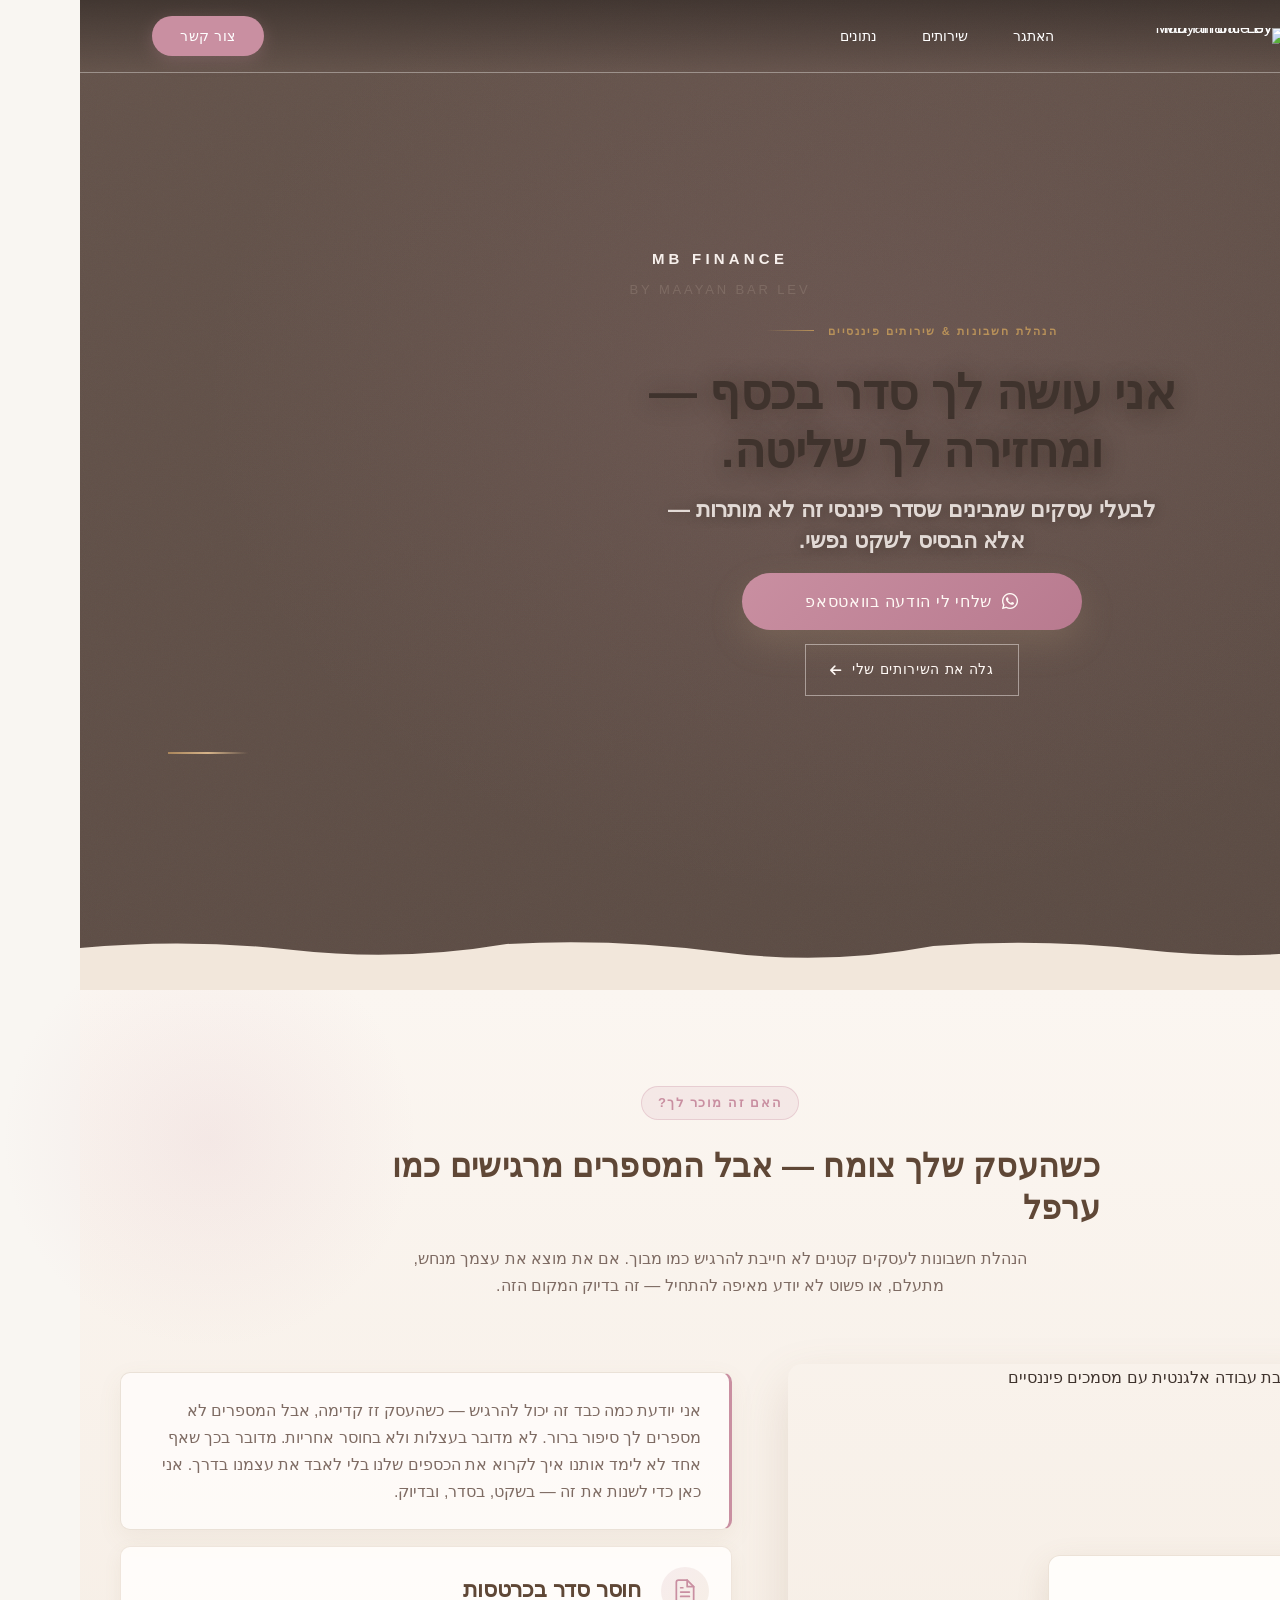
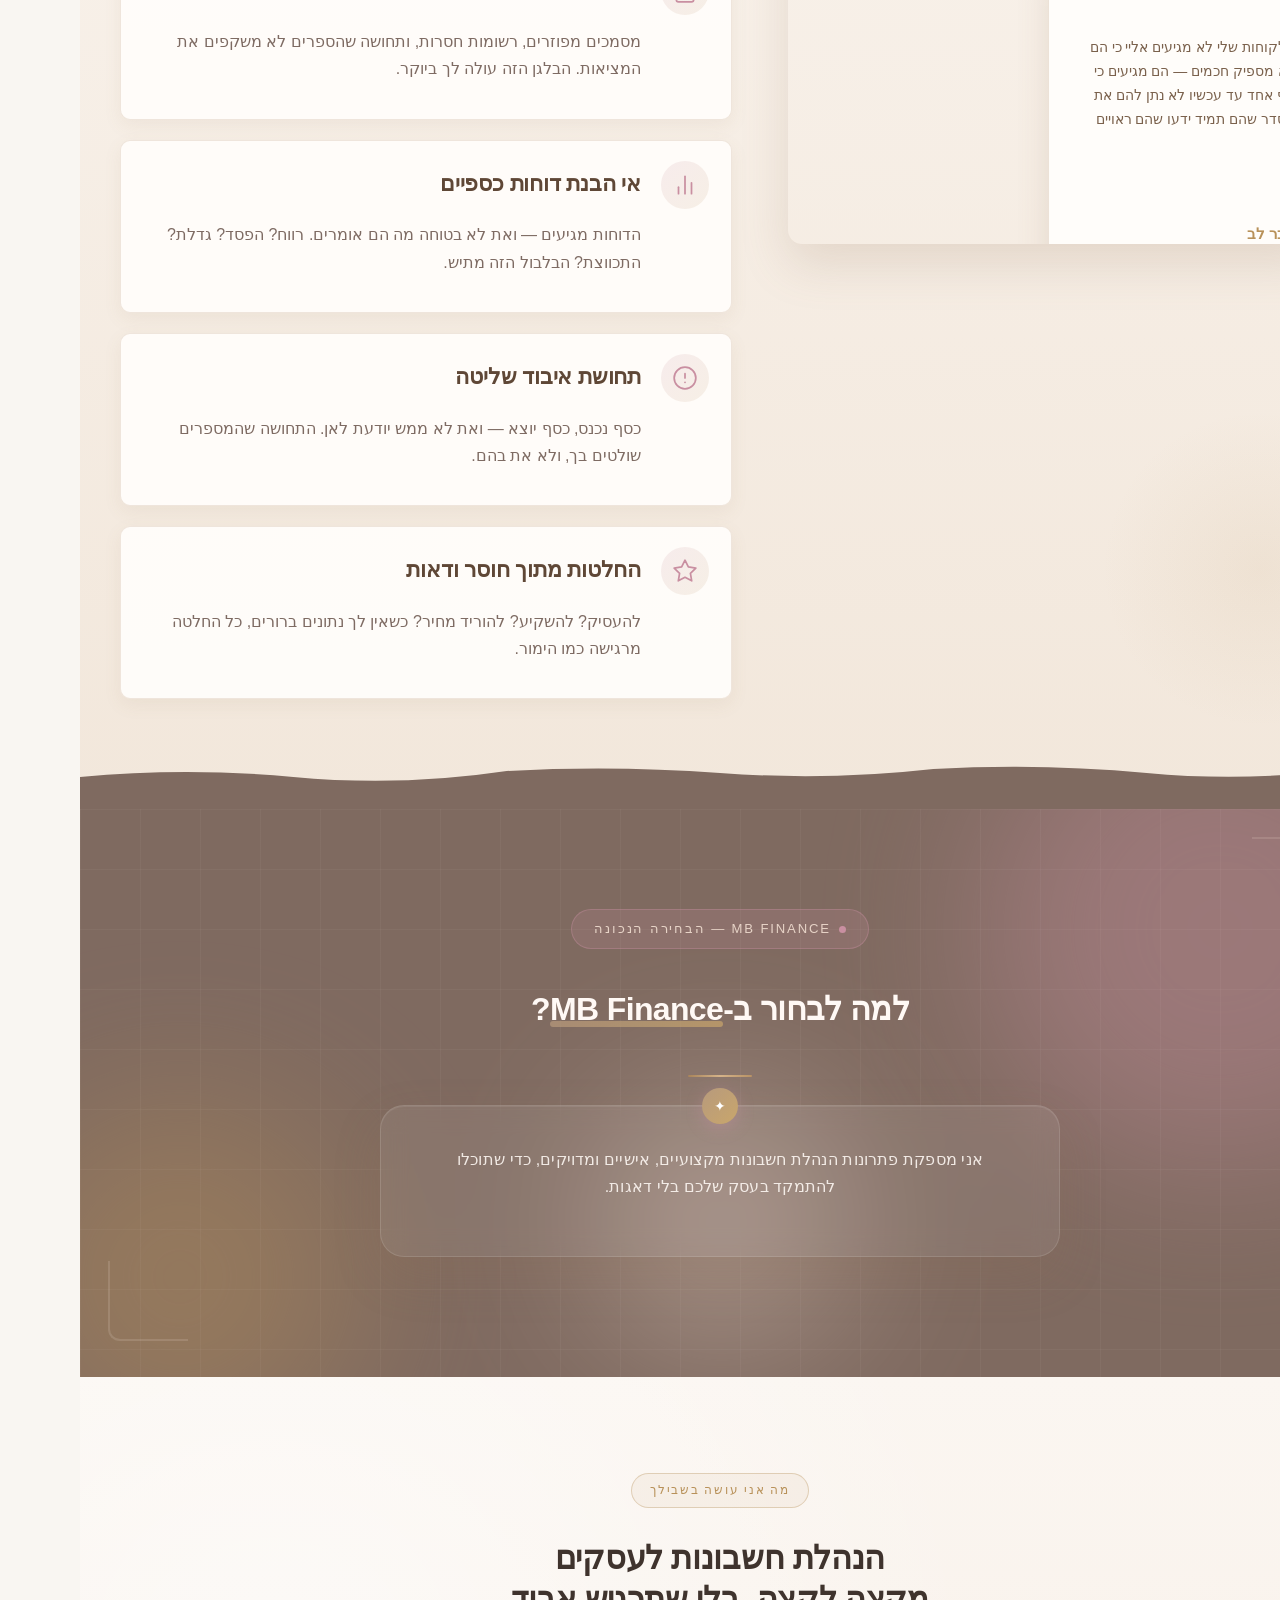
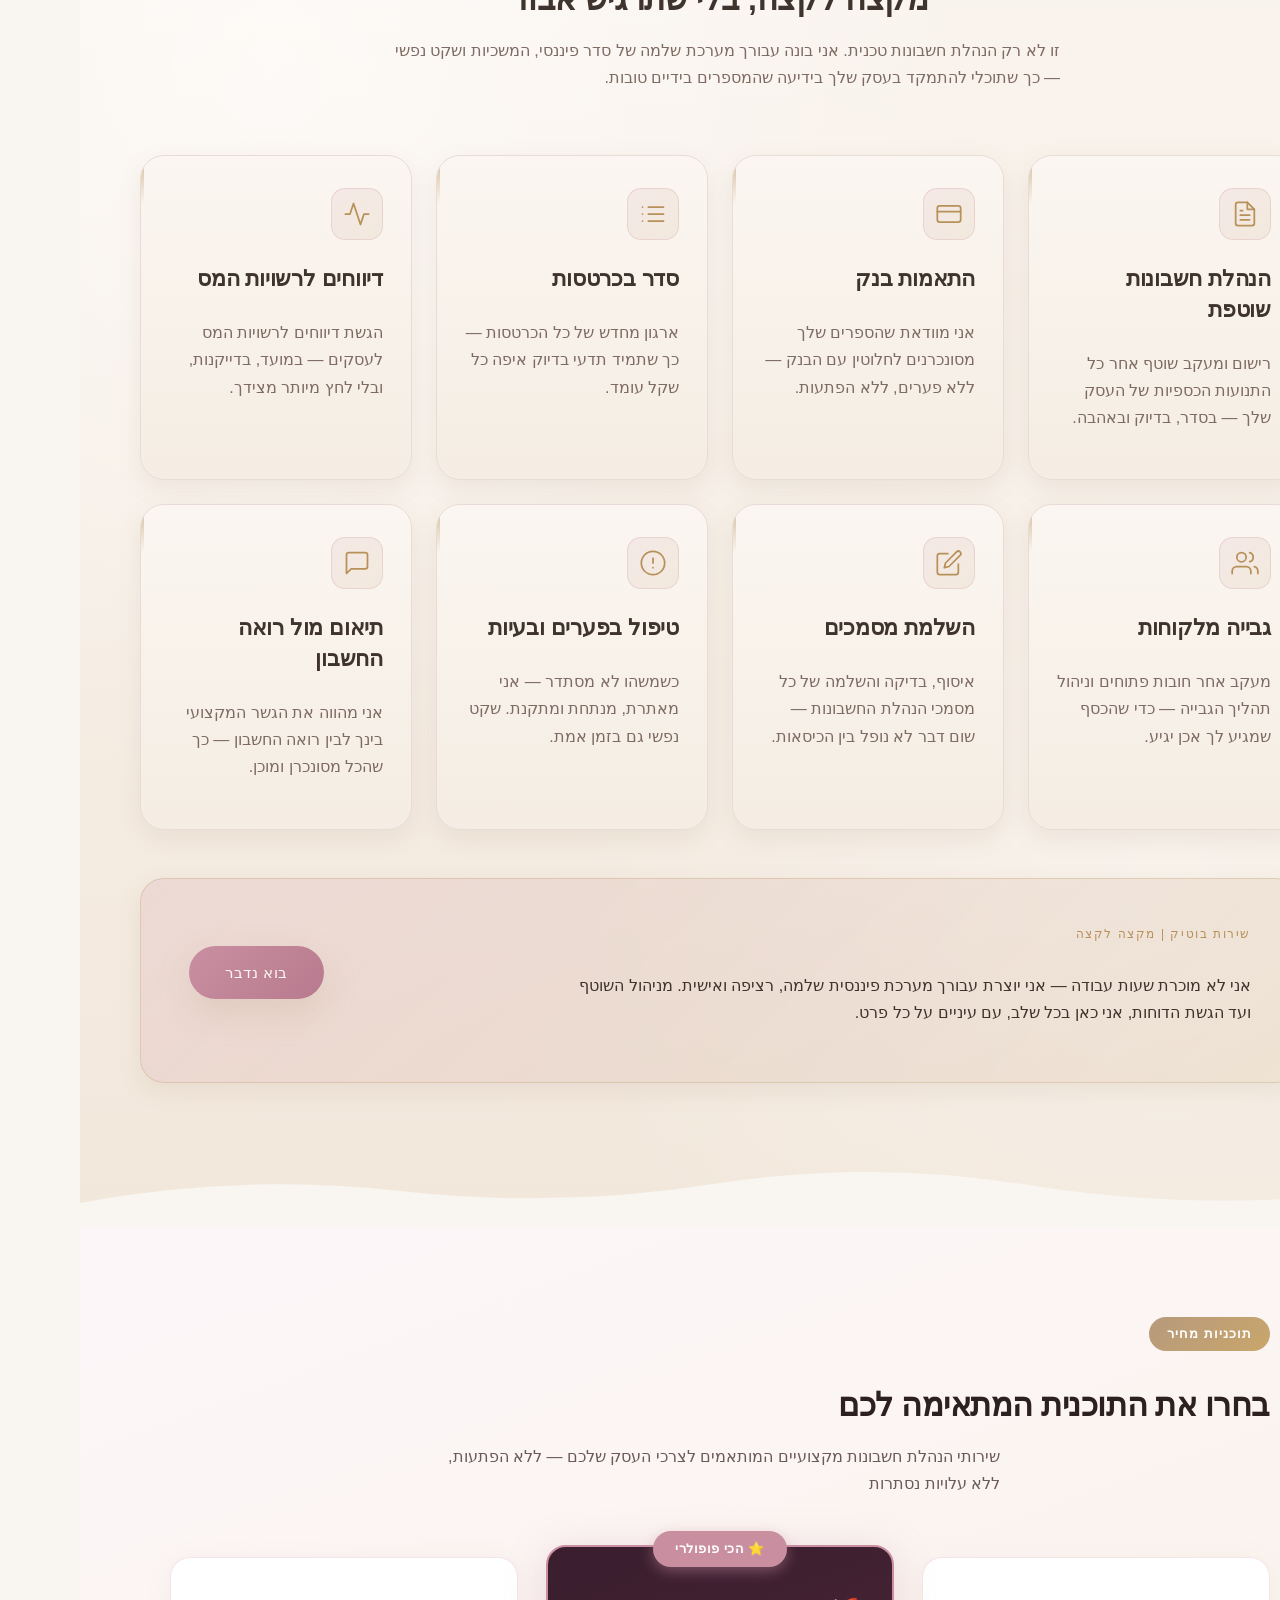
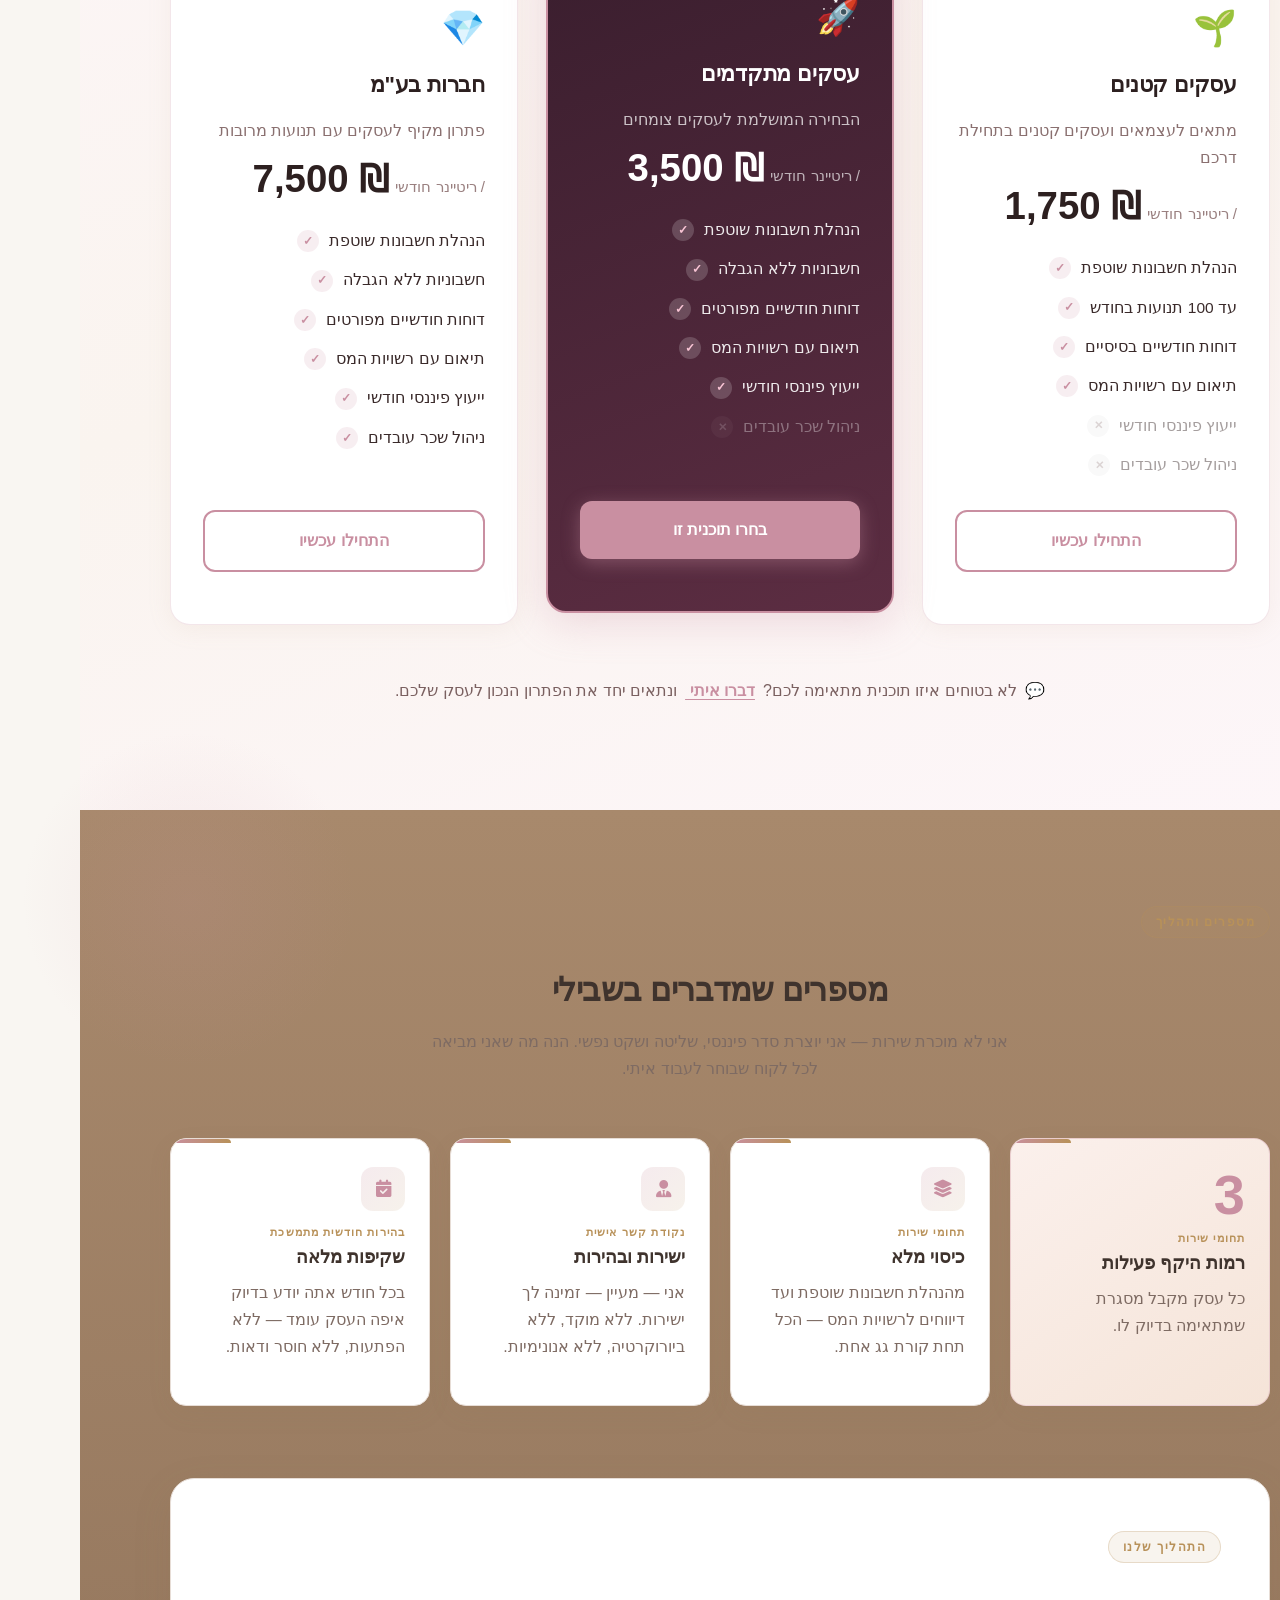
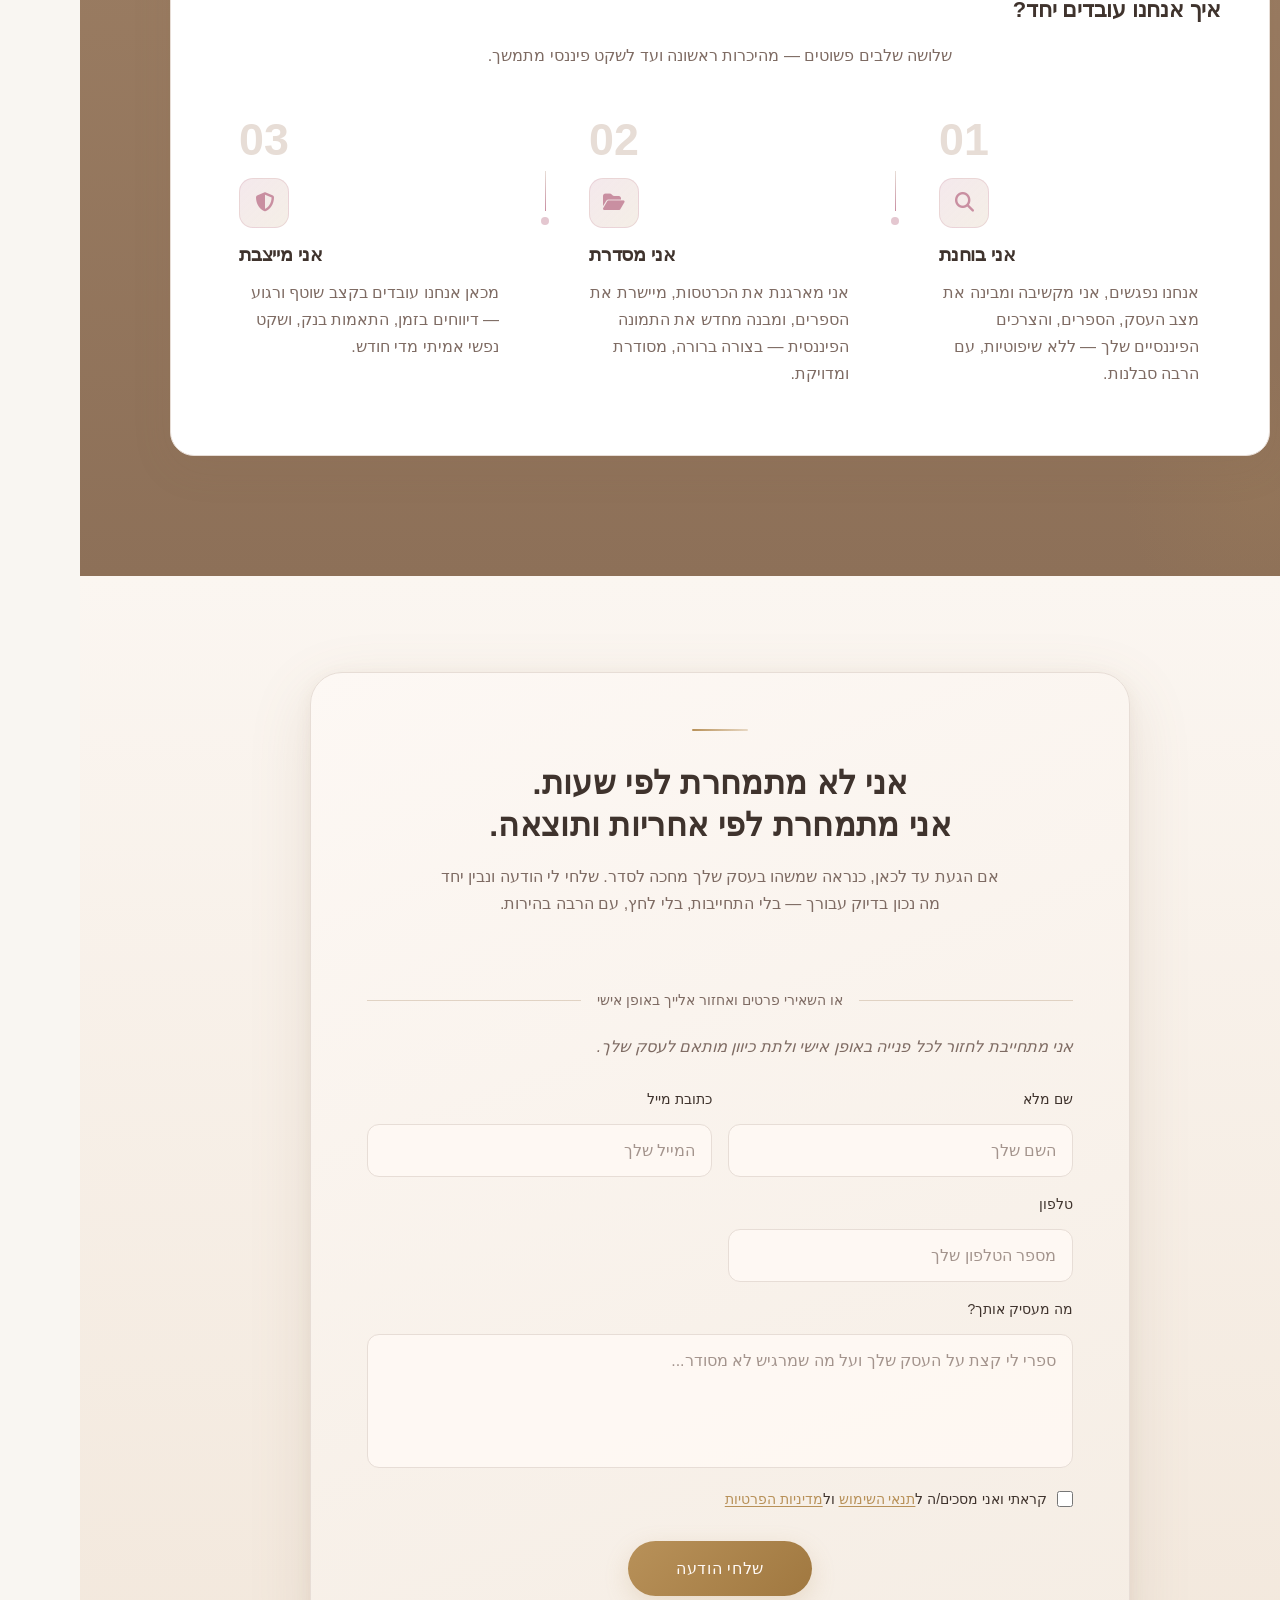
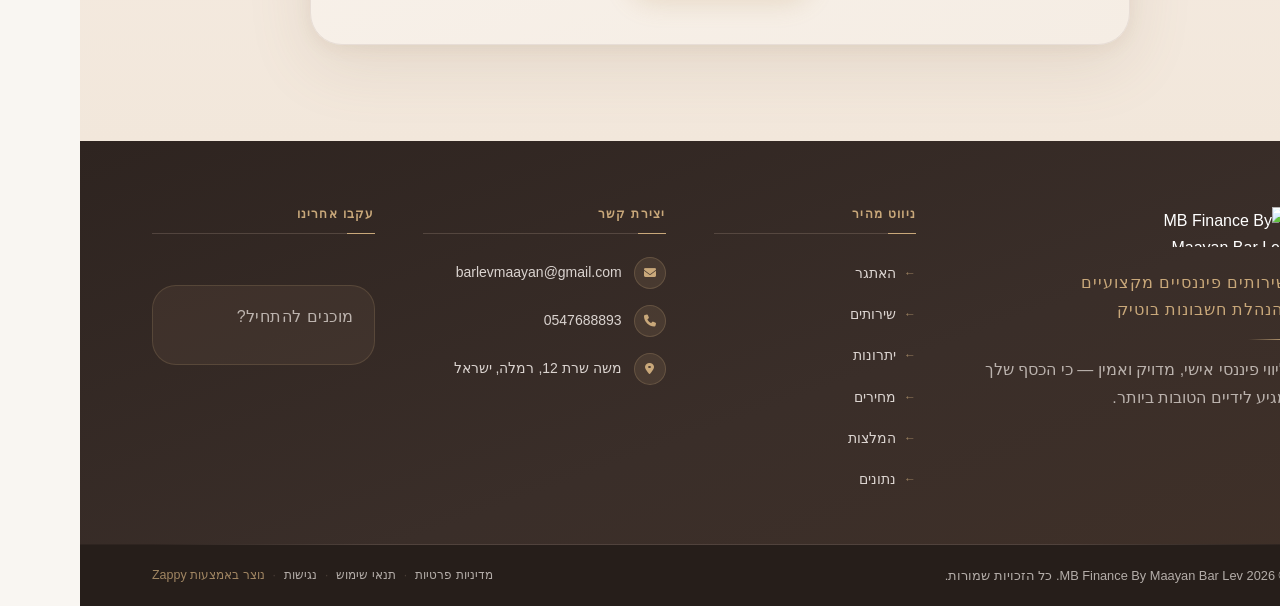
==== index.html @ 9f0d9a9c "Background sync: Progressive GitHub Sync" ====
<!DOCTYPE html>
<html lang="he" dir="rtl">
<head>
    <meta charset="UTF-8">
    <meta name="viewport" content="width=device-width, initial-scale=1.0">
    <meta name="robots" content="index, follow">
    <title>הנהלת חשבונות לעסקים קטנים — MB Finance By Maayan Bar Lev</title>
    <meta name="description" content="MB Finance by Maayan Bar Lev is a high-end boutique accounting service with a deeply personal, feminine, and luxurious brand identity. The brand positions itsel">
    <meta name="keywords" content="הנהלת חשבונות לעסקים קטנים, מנהלת חשבונות לעצמאים ובעלי עסקים, דיווחים לרשויות המס לעסקים, התאמות בנק וסדר בספרים לעסק">
    
    <!-- Favicons -->
    <link rel="icon" type="image/x-icon" href="/assets/favicon.ico">
    <link rel="icon" type="image/png" sizes="16x16" href="/assets/favicon-16x16.png">
    <link rel="icon" type="image/png" sizes="32x32" href="/assets/favicon-32x32.png">
    <link rel="icon" type="image/png" sizes="48x48" href="/assets/favicon-48x48.png">
    <link rel="icon" type="image/png" sizes="192x192" href="/assets/favicon-192x192.png">
    <link rel="icon" type="image/png" sizes="512x512" href="/assets/favicon-512x512.png">
    <link rel="apple-touch-icon" href="/assets/apple-touch-icon.png">
    <!-- Zappy Analytics -->
<script>
(function() {
  'use strict';
  
  // Configuration
  var config = {
    websiteId: '21990d9f-f5af-49b9-a0df-b9c04e49e2e7',
    apiUrl: 'https://api.zappy5.com/api/analytics/track',
    sessionDuration: 30 * 60 * 1000, // 30 minutes
    visitorDuration: 30 * 24 * 60 * 60 * 1000, // 30 days
    trackPageViews: true,
    trackClicks: true,
    trackFormSubmissions: true
  };
  
  // Generate or retrieve persistent visitor ID (30 days)
  function getVisitorId() {
    var visitorKey = 'zappy_visitor_' + config.websiteId;
    var visitor = null;
    
    try {
      visitor = localStorage.getItem(visitorKey);
      if (visitor) {
        var visitorData = JSON.parse(visitor);
        var now = Date.now();
        
        // Check if visitor ID is still valid (30 days)
        if (now - visitorData.created < config.visitorDuration) {
          // Update last seen timestamp
          visitorData.lastSeen = now;
          localStorage.setItem(visitorKey, JSON.stringify(visitorData));
          return visitorData.id;
        }
      }
    } catch (e) {
      console.warn('Zappy Analytics: LocalStorage not available');
    }
    
    // Generate new visitor ID
    var newVisitorId = 'zv_' + Date.now() + '_' + Math.random().toString(36).substr(2, 9);
    
    try {
      localStorage.setItem(visitorKey, JSON.stringify({
        id: newVisitorId,
        created: Date.now(),
        lastSeen: Date.now()
      }));
    } catch (e) {
      // Continue without local storage
    }
    
    return newVisitorId;
  }
  
  // Generate or retrieve session ID (30 minutes)
  function getSessionId() {
    var sessionKey = 'zappy_session_' + config.websiteId;
    var session = null;
    
    try {
      session = sessionStorage.getItem(sessionKey);
      if (session) {
        var sessionData = JSON.parse(session);
        var now = Date.now();
        
        // Check if session is still valid
        if (now - sessionData.timestamp < config.sessionDuration) {
          // Update timestamp
          sessionData.timestamp = now;
          sessionStorage.setItem(sessionKey, JSON.stringify(sessionData));
          return sessionData.id;
        }
      }
    } catch (e) {
      console.warn('Zappy Analytics: SessionStorage not available');
    }
    
    // Generate new session ID
    var newSessionId = 'zs_' + Date.now() + '_' + Math.random().toString(36).substr(2, 9);
    
    try {
      sessionStorage.setItem(sessionKey, JSON.stringify({
        id: newSessionId,
        timestamp: Date.now()
      }));
    } catch (e) {
      // Continue without session storage
    }
    
    return newSessionId;
  }
  
  var visitorId = getVisitorId();
  var sessionId = getSessionId();
  
  // Track an event
  function trackEvent(eventType, data) {
    data = data || {};
    
    var eventData = {
      website_id: config.websiteId,
      event_type: eventType,
      page_path: window.location.pathname,
      referrer: document.referrer || 'direct',
      visitor_id: visitorId,
      session_id: sessionId,
      metadata: data
    };
    
    // Use sendBeacon if available (better for page unload events)
    if (navigator.sendBeacon) {
      var blob = new Blob([JSON.stringify(eventData)], { type: 'application/json' });
      navigator.sendBeacon(config.apiUrl, blob);
    } else {
      // Fallback to fetch
      fetch(config.apiUrl, {
        method: 'POST',
        headers: {
          'Content-Type': 'application/json'
        },
        body: JSON.stringify(eventData),
        keepalive: true
      }).catch(function(error) {
        console.warn('Zappy Analytics: Failed to track event', error);
      });
    }
  }
  
  // Track page view
  if (config.trackPageViews) {
    trackEvent('pageview', {
      title: document.title,
      url: window.location.href
    });
  }
  
  // Track clicks on important elements
  if (config.trackClicks) {
    document.addEventListener('click', function(e) {
      var target = e.target;
      
      // Track button clicks (counted as actions)
      if (target.tagName === 'BUTTON' || target.closest('button')) {
        var button = target.tagName === 'BUTTON' ? target : target.closest('button');
        trackEvent('click', {
          element: 'button',
          text: button.textContent.trim().substring(0, 100),
          id: button.id || null,
          class: button.className || null
        });
      }
      
      // Track link clicks (navigation - not counted as actions)
      else if (target.tagName === 'A' || target.closest('a')) {
        var link = target.tagName === 'A' ? target : target.closest('a');
        trackEvent('navigation', {
          element: 'link',
          text: link.textContent.trim().substring(0, 100),
          href: link.href,
          external: link.hostname !== window.location.hostname
        });
      }
    }, true);
  }
  
  // Track form submissions
  if (config.trackFormSubmissions) {
    document.addEventListener('submit', function(e) {
      var form = e.target;
      
      trackEvent('form_submit', {
        form_id: form.id || null,
        form_name: form.name || null,
        form_action: form.action || null,
        form_method: form.method || 'GET'
      });
    }, true);
  }
  
  // Track time on page (send on page unload)
  var pageLoadTime = Date.now();
  
  window.addEventListener('beforeunload', function() {
    var timeOnPage = Math.floor((Date.now() - pageLoadTime) / 1000); // in seconds
    
    trackEvent('page_unload', {
      time_on_page: timeOnPage,
      page_path: window.location.pathname
    });
  });
  
  // Expose tracking function globally for custom events
  window.zappyAnalytics = {
    track: trackEvent,
    getVisitorId: function() { return visitorId; },
    getSessionId: function() { return sessionId; }
  };
  
})();
</script>
<!-- End Zappy Analytics -->
    <meta property="og:title" content="הנהלת חשבונות לעסקים קטנים — MB Finance By Maayan Bar Lev">
  <meta property="og:description" content="MB Finance by Maayan Bar Lev is a high-end boutique accounting service with a deeply personal, feminine, and luxurious brand identity. The brand positions itsel">
  <meta property="og:type" content="website">
  <meta property="og:locale" content="he_IL">
  
  <meta name="twitter:card" content="summary_large_image">
  <meta name="twitter:title" content="הנהלת חשבונות לעסקים קטנים — MB Finance By Maayan Bar Lev">
  <meta name="twitter:description" content="MB Finance by Maayan Bar Lev is a high-end boutique accounting service with a deeply personal, feminine, and luxurious brand identity. The brand positions itsel">
  
  <link rel="stylesheet" href="https://cdnjs.cloudflare.com/ajax/libs/font-awesome/6.4.0/css/all.min.css">

    <!-- Favicons -->
    <link rel="icon" type="image/x-icon" href="/assets/favicon.ico">
    <link rel="icon" type="image/png" sizes="16x16" href="/assets/favicon-16x16.png">
    <link rel="icon" type="image/png" sizes="32x32" href="/assets/favicon-32x32.png">
    <link rel="icon" type="image/png" sizes="48x48" href="/assets/favicon-48x48.png">
    <link rel="icon" type="image/png" sizes="192x192" href="/assets/favicon-192x192.png">
    <link rel="icon" type="image/png" sizes="512x512" href="/assets/favicon-512x512.png">
    <link rel="apple-touch-icon" href="/assets/apple-touch-icon.png">
    <!-- Cookie Consent -->
    <link rel="stylesheet" href="https://cdn.jsdelivr.net/npm/vanilla-cookieconsent@3/dist/cookieconsent.css">
    <script src="https://cdn.jsdelivr.net/npm/vanilla-cookieconsent@3/dist/cookieconsent.umd.js"></script>
    <!-- Mickidum Accessibility Toolbar -->
    <script src="https://cdn.jsdelivr.net/gh/mickidum/acc_toolbar/acctoolbar/acctoolbar.min.js"></script>

<style data-zappy-section-v2-css="true">
/* V2 Regenerated Section CSS */
.index-pricing-section {
  direction: rtl;
  background-color: #F8F1EA;
  background-image:
    radial-gradient(circle at 15% 20%, rgba(255,255,255,0.62) 0, rgba(255,255,255,0) 42%),
    radial-gradient(circle at 82% 30%, rgba(255,255,255,0.45) 0, rgba(255,255,255,0) 36%),
    linear-gradient(180deg, rgba(255,255,255,0.28) 0%, rgba(233,222,210,0.18) 100%);
  color: var(--text-dark);
  padding: 90px 24px 80px;
  position: relative;
  overflow: visible;
  font-family: 'Heebo', 'Assistant', sans-serif;
}

.index-pricing-section .index-pricing-inner {
  max-width: 1100px;
  margin: 0 auto;
  display: flex;
  flex-direction: column;
  align-items: center;
  gap: 0;
}

/* Label */
.index-pricing-section .index-pricing-label {
  font-family: 'Heebo', 'Assistant', sans-serif;
  font-size: 12px;
  font-weight: 500;
  letter-spacing: 0.14em;
  text-transform: uppercase;
  color: var(--accent);
  margin-bottom: 18px;
  text-align: center;
}

/* Heading */
.index-pricing-section .index-pricing-heading {
  font-family: 'Cormorant Garamond', 'David Libre', 'Noto Serif Hebrew', serif;
  font-size: 34px;
  font-weight: 400;
  line-height: 1.25;
  color: var(--text-dark);
  text-align: center;
  margin: 0 0 14px;
  letter-spacing: 0.01em;
}

/* Subheading */
.index-pricing-section .index-pricing-subheading {
  font-family: 'Heebo', 'Assistant', sans-serif;
  font-size: 18px;
  font-weight: 500;
  line-height: 1.4;
  color: var(--text-muted);
  text-align: center;
  margin: 0 0 24px;
}

/* Intro */
.index-pricing-section .index-pricing-intro {
  font-size: 16px;
  line-height: 1.75;
  color: var(--text-muted);
  text-align: center;
  max-width: 620px;
  margin: 0 auto 52px;
}

/* Layout: visual + card */
.index-pricing-section .index-pricing-layout {
  display: grid;
  grid-template-columns: 1fr 1.55fr;
  gap: 36px;
  align-items: center;
  width: 100%;
  margin-bottom: 52px;
}

/* Decorative visual panel */
.index-pricing-section .index-pricing-visual {
  position: relative;
  display: flex;
  flex-direction: column;
  align-items: center;
  justify-content: center;
  min-height: 280px;
  padding: 40px 24px;
  background: linear-gradient(135deg, #E6C8BF 0%, #D7A79A 100%);
  border-radius: 16px;
  overflow: hidden;
  box-shadow: 0 12px 32px rgba(142,112,82,0.14);
}

.index-pricing-section .index-pricing-visual-ring {
  position: absolute;
  width: 220px;
  height: 220px;
  border-radius: 50%;
  border: 1.5px solid rgba(255,255,255,0.35);
  top: 50%;
  left: 50%;
  transform: translate(-50%, -50%);
  pointer-events: none;
}

.index-pricing-section .index-pricing-visual-petal {
  position: absolute;
  width: 140px;
  height: 140px;
  border-radius: 50%;
  border: 1px solid rgba(255,255,255,0.22);
  top: 50%;
  left: 50%;
  transform: translate(-50%, -50%);
  pointer-events: none;
}

.index-pricing-section .index-pricing-visual-icon-wrap {
  position: relative;
  z-index: 2;
  width: 72px;
  height: 72px;
  border-radius: 50%;
  background: rgba(255,255,255,0.28);
  display: flex;
  align-items: center;
  justify-content: center;
  color: #fff;
  margin-bottom: 18px;
  box-shadow: 0 4px 16px rgba(183,154,125,0.22);
  backdrop-filter: blur(4px);
}

.index-pricing-section .index-pricing-visual-label {
  position: relative;
  z-index: 2;
  font-family: 'Cormorant Garamond', 'David Libre', serif;
  font-size: 17px;
  font-weight: 500;
  color: #fff;
  text-align: center;
  letter-spacing: 0.03em;
  text-shadow: 0 1px 8px rgba(100,60,40,0.18);
}

/* Pricing Card */
.index-pricing-section .index-pricing-card {
  background: rgba(255,253,251,0.92);
  border-radius: 14px;
  box-shadow: 0 10px 30px rgba(142,112,82,0.14);
  padding: 40px 36px 36px;
  border: 1px solid rgba(232,220,207,0.7);
  display: flex;
  flex-direction: column;
  gap: 0;
  position: relative;
}

.index-pricing-section .index-pricing-card-badge {
  display: inline-block;
  background: linear-gradient(135deg, var(--accent) 0%, #C98FA1 100%);
  color: #fff;
  font-size: 12px;
  font-weight: 600;
  letter-spacing: 0.12em;
  text-transform: uppercase;
  padding: 5px 16px;
  border-radius: 999px;
  margin-bottom: 22px;
  align-self: flex-start;
}

.index-pricing-section .index-pricing-card-range {
  font-family: 'Cormorant Garamond', 'David Libre', serif;
  font-size: 54px;
  font-weight: 400;
  line-height: 1;
  color: var(--text-dark);
  margin-bottom: 6px;
  letter-spacing: -0.01em;
}

.index-pricing-section .index-pricing-card-unit {
  font-size: 14px;
  color: var(--text-muted);
  font-weight: 400;
  margin-bottom: 22px;
}

.index-pricing-section .index-pricing-card-divider {
  height: 1px;
  background: linear-gradient(to left, transparent, var(--border-light), transparent);
  margin-bottom: 22px;
}

.index-pricing-section .index-pricing-card-desc {
  font-size: 16px;
  line-height: 1.75;
  color: var(--text-muted);
  margin-bottom: 20px;
  text-align: right;
}

.index-pricing-section .index-pricing-card-tag {
  display: inline-block;
  font-size: 13px;
  font-weight: 500;
  color: var(--accent);
  background: rgba(184,145,89,0.09);
  border: 1px solid rgba(184,145,89,0.22);
  border-radius: 6px;
  padding: 6px 14px;
  margin-bottom: 28px;
  align-self: flex-start;
}

/* Feature icons row */
.index-pricing-section .index-pricing-features {
  display: flex;
  flex-direction: row;
  gap: 18px;
  flex-wrap: wrap;
}

.index-pricing-section .index-pricing-feature-item {
  display: flex;
  flex-direction: row;
  align-items: center;
  gap: 8px;
  background: rgba(249,246,242,0.85);
  border: 1px solid var(--border-light);
  border-radius: 8px;
  padding: 9px 14px;
  font-size: 14px;
  color: var(--text-dark);
  font-weight: 500;
}

.index-pricing-section .index-pricing-feature-icon {
  color: var(--primary);
  display: flex;
  align-items: center;
  justify-content: center;
  flex-shrink: 0;
}

/* Philosophy block */
.index-pricing-section .index-pricing-philosophy {
  background: rgba(255,253,251,0.78);
  border: 1px solid rgba(199,177,154,0.45);
  border-radius: 12px;
  padding: 36px 44px;
  width: 100%;
  max-width: 820px;
  margin: 0 auto 48px;
  text-align: center;
  position: relative;
}

.index-pricing-section .index-pricing-philosophy-ornament {
  font-size: 20px;
  color: var(--accent);
  margin-bottom: 14px;
  display: block;
  opacity: 0.7;
}

.index-pricing-section .index-pricing-philosophy p {
  font-size: 16px;
  line-height: 1.85;
  color: var(--text-muted);
  text-align: center;
  margin: 0;
}

/* CTA block */
.index-pricing-section .index-pricing-cta-block {
  display: flex;
  flex-direction: column;
  align-items: center;
  gap: 22px;
  text-align: center;
}

.index-pricing-section .index-pricing-cta-lead {
  font-size: 16px;
  line-height: 1.7;
  color: var(--text-dark);
  text-align: center;
  max-width: 540px;
  margin: 0;
}

.index-pricing-section .index-pricing-cta-btn {
  display: inline-flex;
  flex-direction: row;
  align-items: center;
  gap: 10px;
  background: #25D366;
  color: #fff;
  font-family: 'Heebo', 'Assistant', sans-serif;
  font-size: 15px;
  font-weight: 600;
  padding: 14px 32px;
  border-radius: 999px;
  text-decoration: none;
  box-shadow: 0 8px 24px rgba(37,211,102,0.22);
  transition: background 0.22s ease, box-shadow 0.22s ease, transform 0.18s ease;
  letter-spacing: 0.01em;
}

.index-pricing-section .index-pricing-cta-btn:hover {
  background: #1ebe5d;
  box-shadow: 0 12px 32px rgba(37,211,102,0.3);
  transform: translateY(-2px);
}

.index-pricing-section .index-pricing-cta-icon {
  display: flex;
  align-items: center;
  justify-content: center;
  flex-shrink: 0;
}

/* ── RESPONSIVE ── */
@media (max-width: 900px) {
  .index-pricing-section .index-pricing-layout {
    grid-template-columns: 1fr;
    gap: 28px;
  }

  .index-pricing-section .index-pricing-visual {
    min-height: 200px;
    padding: 32px 20px;
  }
}

@media (max-width: 768px) {
  .index-pricing-section {
    padding: 70px 16px 60px;
  }

  .index-pricing-section .index-pricing-heading {
    font-size: 26px;
  }

  .index-pricing-section .index-pricing-subheading {
    font-size: 16px;
  }

  .index-pricing-section .index-pricing-intro {
    margin-bottom: 36px;
  }

  .index-pricing-section .index-pricing-layout {
    grid-template-columns: 1fr !important;
    gap: 22px;
    margin-bottom: 36px;
  }

  .index-pricing-section .index-pricing-card {
    padding: 28px 22px 26px;
  }

  .index-pricing-section .index-pricing-card-range {
    font-size: 42px;
  }

  .index-pricing-section .index-pricing-features {
    gap: 10px;
  }

  .index-pricing-section .index-pricing-feature-item {
    font-size: 13px;
    padding: 8px 11px;
  }

  .index-pricing-section .index-pricing-philosophy {
    padding: 26px 20px;
    margin-bottom: 34px;
  }

  .index-pricing-section .index-pricing-cta-btn {
    font-size: 14px;
    padding: 13px 24px;
  }
}
</style>

<style data-zappy-section-v2-css="true">
/* V2 Regenerated Section CSS */
.index-stats-section {
  position: relative;
  background-color: #F8F1EA;
  background-image:
    radial-gradient(circle at 20% 20%, rgba(255,255,255,0.6) 0, rgba(255,255,255,0) 42%),
    radial-gradient(circle at 80% 30%, rgba(255,255,255,0.45) 0, rgba(255,255,255,0) 36%),
    linear-gradient(180deg, rgba(255,255,255,0.28) 0%, rgba(233,222,210,0.18) 100%);
  color: var(--text-dark);
  padding: 90px 24px 80px;
  direction: rtl;
  overflow: hidden;
  font-family: 'Heebo', 'Assistant', sans-serif;
}

/* Decorative blobs */
.index-stats-section .stats-deco {
  position: absolute;
  border-radius: 50%;
  pointer-events: none;
  z-index: 0;
}
.index-stats-section .stats-deco--top {
  width: 340px;
  height: 340px;
  background: radial-gradient(circle, rgba(201,143,161,0.13) 0%, transparent 70%);
  top: -80px;
  inset-inline-end: -60px;
}
.index-stats-section .stats-deco--bottom {
  width: 280px;
  height: 280px;
  background: radial-gradient(circle, rgba(184,145,89,0.10) 0%, transparent 70%);
  bottom: -60px;
  inset-inline-start: -40px;
}

/* Container */
.index-stats-section .stats-header,
.index-stats-section .stats-metrics-wrapper,
.index-stats-section .process-wrapper {
  max-width: 1100px;
  margin-inline: auto;
  position: relative;
  z-index: 1;
}

/* Section label */
.index-stats-section .stats-label {
  display: inline-block;
  font-size: 0.75rem;
  font-weight: 600;
  letter-spacing: 0.12em;
  text-transform: uppercase;
  color: var(--accent);
  background: rgba(184,145,89,0.10);
  border: 1px solid rgba(184,145,89,0.25);
  padding: 5px 14px;
  border-radius: 999px;
  margin-bottom: 16px;
}

/* Section Header */
.index-stats-section .stats-header {
  text-align: center;
  margin-bottom: 56px;
}

.index-stats-section .stats-title {
  font-family: 'Fraunces', 'Cormorant Garamond', 'David Libre', 'Noto Serif Hebrew', serif;
  font-size: 2rem;
  font-weight: 600;
  color: var(--text-dark);
  line-height: 1.3;
  margin: 0 0 16px;
}

.index-stats-section .stats-subtitle {
  font-size: 1rem;
  color: var(--text-muted);
  line-height: 1.7;
  max-width: 600px;
  margin-inline: auto;
  text-align: center;
}

/* Stats Metrics Grid */
.index-stats-section .stats-metrics-wrapper {
  display: grid;
  grid-template-columns: repeat(4, 1fr);
  gap: 20px;
  margin-bottom: 72px;
}

.index-stats-section .stat-card {
  background: #fff;
  border: 1px solid var(--border-light);
  border-radius: 16px;
  padding: 28px 24px;
  text-align: right;
  box-shadow: 0 8px 24px rgba(142,112,82,0.08);
  transition: transform 0.25s ease, box-shadow 0.25s ease;
  position: relative;
  overflow: hidden;
}

.index-stats-section .stat-card::before {
  content: '';
  position: absolute;
  top: 0;
  inset-inline-end: 0;
  width: 60px;
  height: 4px;
  background: linear-gradient(90deg, var(--primary), var(--accent));
  border-radius: 0 16px 0 4px;
}

.index-stats-section .stat-card:hover {
  transform: translateY(-4px);
  box-shadow: 0 16px 36px rgba(142,112,82,0.14);
}

.index-stats-section .stat-card--accent {
  background: linear-gradient(145deg, #FBF0EC 0%, #F5E4D8 100%);
  border-color: rgba(201,143,161,0.3);
}

.index-stats-section .stat-number {
  font-family: 'Fraunces', 'Cormorant Garamond', serif;
  font-size: 3.5rem;
  font-weight: 700;
  color: var(--primary);
  line-height: 1;
  margin-bottom: 6px;
}

.index-stats-section .stat-icon-wrap {
  width: 44px;
  height: 44px;
  background: linear-gradient(135deg, rgba(201,143,161,0.18), rgba(184,145,89,0.12));
  border-radius: 12px;
  display: flex;
  align-items: center;
  justify-content: center;
  margin-bottom: 12px;
  color: var(--primary);
  font-size: 1.1rem;
}

.index-stats-section .stat-tag {
  font-size: 0.7rem;
  font-weight: 700;
  letter-spacing: 0.1em;
  text-transform: uppercase;
  color: var(--accent);
  margin-bottom: 4px;
}

.index-stats-section .stat-category {
  font-family: 'Fraunces', 'Cormorant Garamond', serif;
  font-size: 1.1rem;
  font-weight: 600;
  color: var(--text-dark);
  margin-bottom: 10px;
  line-height: 1.3;
}

.index-stats-section .stat-desc {
  font-size: 0.875rem;
  color: var(--text-muted);
  line-height: 1.6;
  margin: 0;
}

/* Process Section */
.index-stats-section .process-wrapper {
  background: #fff;
  border-radius: 24px;
  padding: 52px 48px;
  box-shadow: 0 12px 40px rgba(142,112,82,0.10);
  border: 1px solid var(--border-light);
}

.index-stats-section .process-header {
  text-align: center;
  margin-bottom: 48px;
}

.index-stats-section .process-title {
  font-family: 'Fraunces', 'Cormorant Garamond', 'David Libre', 'Noto Serif Hebrew', serif;
  font-size: 1.6rem;
  font-weight: 600;
  color: var(--text-dark);
  line-height: 1.35;
  margin: 0 0 12px;
}

.index-stats-section .process-intro {
  font-size: 1rem;
  color: var(--text-muted);
  line-height: 1.7;
  max-width: 500px;
  margin-inline: auto;
  text-align: center;
}

/* Process Steps Layout */
.index-stats-section .process-steps {
  display: flex;
  flex-direction: row;
  align-items: flex-start;
  gap: 0;
}

.index-stats-section .process-step {
  flex: 1;
  display: flex;
  flex-direction: column;
  align-items: flex-end;
  text-align: right;
  padding: 0 20px;
  position: relative;
}

.index-stats-section .step-number-wrap {
  margin-bottom: 16px;
}

.index-stats-section .step-number {
  font-family: 'Fraunces', 'Cormorant Garamond', serif;
  font-size: 2.8rem;
  font-weight: 700;
  color: var(--border-light);
  line-height: 1;
  display: block;
}

.index-stats-section .step-icon {
  width: 50px;
  height: 50px;
  background: linear-gradient(135deg, rgba(201,143,161,0.20), rgba(184,145,89,0.15));
  border-radius: 14px;
  display: flex;
  align-items: center;
  justify-content: center;
  color: var(--primary);
  font-size: 1.2rem;
  margin-bottom: 14px;
  border: 1px solid rgba(201,143,161,0.25);
}

.index-stats-section .step-content {
  display: flex;
  flex-direction: column;
  align-items: flex-end;
}

.index-stats-section .step-title {
  font-family: 'Fraunces', 'Cormorant Garamond', serif;
  font-size: 1.2rem;
  font-weight: 600;
  color: var(--text-dark);
  margin: 0 0 10px;
  line-height: 1.4;
}

.index-stats-section .step-desc {
  font-size: 0.9rem;
  color: var(--text-muted);
  line-height: 1.65;
  margin: 0;
  max-width: 260px;
  text-align: right;
}

/* Step Connectors */
.index-stats-section .step-connector {
  display: flex;
  flex-direction: column;
  align-items: center;
  justify-content: flex-start;
  padding-top: 54px;
  flex-shrink: 0;
  width: 48px;
}

.index-stats-section .connector-line {
  width: 1px;
  height: 40px;
  background: linear-gradient(180deg, var(--border-light), var(--primary));
  margin-bottom: 6px;
}

.index-stats-section .connector-dot {
  width: 8px;
  height: 8px;
  border-radius: 50%;
  background: var(--primary);
  opacity: 0.5;
}

/* ===== RESPONSIVE ===== */
@media (max-width: 1024px) {
  .index-stats-section .stats-metrics-wrapper {
    grid-template-columns: repeat(2, 1fr);
  }

  .index-stats-section .process-steps {
    flex-direction: column;
    align-items: stretch;
  }

  .index-stats-section .process-step {
    align-items: flex-end;
    padding: 0 0 0 0;
    border-bottom: 1px solid var(--border-light);
    padding-bottom: 28px;
    margin-bottom: 28px;
  }

  .index-stats-section .process-step:last-child {
    border-bottom: none;
    margin-bottom: 0;
    padding-bottom: 0;
  }

  .index-stats-section .step-connector {
    display: none;
  }

  .index-stats-section .step-desc {
    max-width: 100%;
  }
}

@media (max-width: 768px) {
  .index-stats-section {
    padding: 60px 16px 60px;
  }

  .index-stats-section .stats-metrics-wrapper {
    grid-template-columns: 1fr !important;
    gap: 14px;
    margin-bottom: 40px;
  }

  .index-stats-section .stat-card {
    padding: 22px 18px;
  }

  .index-stats-section .stats-title {
    font-size: 1.6rem;
  }

  .index-stats-section .stats-header {
    margin-bottom: 36px;
  }

  .index-stats-section .process-wrapper {
    padding: 32px 20px;
    border-radius: 16px;
  }

  .index-stats-section .process-header {
    margin-bottom: 32px;
  }

  .index-stats-section .process-title {
    font-size: 1.35rem;
  }

  .index-stats-section .step-number {
    font-size: 2rem;
  }

  .index-stats-section .stats-deco--top,
  .index-stats-section .stats-deco--bottom {
    display: none;
  }
}
</style>

<style data-zappy-section-v2-css="true">
/* V2 Regenerated Section CSS */
.index-problem-section {
  position: relative;
  overflow: visible;
  background-color: #F2E7DB;
  background-image:
    radial-gradient(circle at 10% 15%, rgba(201,143,161,0.13) 0%, transparent 45%),
    radial-gradient(circle at 85% 75%, rgba(184,145,89,0.10) 0%, transparent 40%),
    linear-gradient(180deg, #FBF6F1 0%, #F2E7DB 100%);
  color: var(--text-dark);
  padding: 90px 24px 110px;
  direction: rtl;
}

/* Decorative blobs */
.index-problem-section .prob-blob {
  position: absolute;
  border-radius: 50%;
  pointer-events: none;
  z-index: 0;
}
.index-problem-section .prob-blob-1 {
  width: 420px;
  height: 420px;
  top: -60px;
  inset-inline-end: -80px;
  background: radial-gradient(circle, rgba(201,143,161,0.12) 0%, transparent 70%);
}
.index-problem-section .prob-blob-2 {
  width: 320px;
  height: 320px;
  bottom: 80px;
  inset-inline-start: -60px;
  background: radial-gradient(circle, rgba(184,145,89,0.09) 0%, transparent 70%);
}

/* Container */
.index-problem-section .prob-container {
  position: relative;
  z-index: 1;
  max-width: 1200px;
  margin: 0 auto;
}

/* Eyebrow */
.index-problem-section .prob-eyebrow {
  display: inline-block;
  font-family: 'Heebo', 'Assistant', sans-serif;
  font-size: 13px;
  font-weight: 600;
  letter-spacing: 0.12em;
  text-transform: uppercase;
  color: var(--primary);
  background: rgba(201,143,161,0.12);
  border: 1px solid rgba(201,143,161,0.30);
  border-radius: 999px;
  padding: 5px 16px;
  margin-bottom: 18px;
}

/* Intro block */
.index-problem-section .prob-intro {
  text-align: center;
  max-width: 760px;
  margin: 0 auto 64px;
}

.index-problem-section .prob-main-heading {
  font-family: 'Cormorant Garamond', 'David Libre', 'Noto Serif Hebrew', serif;
  font-size: 34px;
  font-weight: 400;
  line-height: 1.25;
  color: #5F4736;
  margin: 0 0 20px;
  letter-spacing: 0.01em;
}

.index-problem-section .prob-lead {
  font-family: 'Heebo', 'Assistant', sans-serif;
  font-size: 16px;
  line-height: 1.8;
  color: var(--text-muted);
  max-width: 620px;
  margin: 0 auto;
  text-align: center;
}

/* Body two-column layout */
.index-problem-section .prob-body {
  display: grid;
  grid-template-columns: 1fr 1.15fr;
  gap: 56px;
  align-items: start;
  direction: rtl;
}

/* === VISUAL COLUMN === */
.index-problem-section .prob-visual-col {
  position: relative;
}

.index-problem-section .prob-image-card {
  position: relative;
  border-radius: 14px;
  overflow: hidden;
  box-shadow: 0 20px 48px rgba(142,112,82,0.18);
}

.index-problem-section .prob-image-card img {
  display: block;
  width: 100%;
  height: 480px;
  object-fit: cover;
  border-radius: 14px;
}

/* Quote overlay card */
.index-problem-section .prob-quote-card {
  position: absolute;
  bottom: -28px;
  inset-inline-start: -28px;
  background: rgba(255,253,251,0.96);
  border: 1px solid rgba(232,220,207,0.8);
  border-radius: 12px;
  padding: 24px 28px;
  max-width: 300px;
  box-shadow: 0 12px 32px rgba(142,112,82,0.16);
  z-index: 3;
}

.index-problem-section .prob-quote-mark {
  display: block;
  font-family: 'Cormorant Garamond', serif;
  font-size: 36px;
  line-height: 1;
  color: var(--primary);
  margin-bottom: 4px;
}
.index-problem-section .prob-quote-close {
  margin-top: 4px;
  margin-bottom: 8px;
}

.index-problem-section .prob-quote-text {
  font-family: 'Heebo', 'Assistant', sans-serif;
  font-size: 14px;
  line-height: 1.7;
  color: #7A614C;
  margin: 0;
  font-style: normal;
  text-align: right;
}

.index-problem-section .prob-quote-author {
  display: block;
  font-family: 'Cormorant Garamond', 'David Libre', serif;
  font-size: 15px;
  font-weight: 600;
  color: var(--accent);
  font-style: normal;
  text-align: right;
  margin-top: 10px;
}

/* === CONTENT COLUMN === */
.index-problem-section .prob-content-col {
  padding-top: 8px;
}

.index-problem-section .prob-empathy-text {
  font-family: 'Heebo', 'Assistant', sans-serif;
  font-size: 16px;
  line-height: 1.85;
  color: var(--text-muted);
  text-align: right;
  margin: 0 0 40px;
  padding: 24px 28px;
  background: rgba(255,253,251,0.78);
  border: 1px solid rgba(199,177,154,0.35);
  border-radius: 10px;
  border-inline-start: 3px solid var(--primary);
  box-shadow: 0 8px 24px rgba(142,112,82,0.08);
}

/* Pain list */
.index-problem-section .prob-pain-list {
  list-style: none;
  margin: 0;
  padding: 0;
  display: flex;
  flex-direction: column;
  gap: 20px;
}

.index-problem-section .prob-pain-item {
  display: grid;
  grid-template-columns: 52px 1fr;
  gap: 0 16px;
  align-items: start;
  background: rgba(255,253,251,0.92);
  border: 1px solid rgba(232,220,207,0.7);
  border-radius: 10px;
  padding: 20px 22px;
  box-shadow: 0 6px 18px rgba(142,112,82,0.08);
  transition: box-shadow 0.25s ease, transform 0.25s ease;
}

.index-problem-section .prob-pain-item:hover {
  box-shadow: 0 12px 32px rgba(142,112,82,0.14);
  transform: translateY(-2px);
}

.index-problem-section .prob-pain-icon-wrap {
  display: flex;
  align-items: center;
  justify-content: center;
  width: 48px;
  height: 48px;
  border-radius: 50%;
  background: linear-gradient(135deg, rgba(201,143,161,0.15) 0%, rgba(184,145,89,0.12) 100%);
  color: var(--primary);
  flex-shrink: 0;
}

.index-problem-section .prob-pain-body {
  display: flex;
  flex-direction: column;
  gap: 6px;
}

.index-problem-section .prob-pain-title {
  font-family: 'Cormorant Garamond', 'David Libre', 'Noto Serif Hebrew', serif;
  font-size: 20px;
  font-weight: 600;
  line-height: 1.3;
  color: #5F4736;
  margin: 0;
  text-align: right;
}

.index-problem-section .prob-pain-desc {
  font-family: 'Heebo', 'Assistant', sans-serif;
  font-size: 14px;
  line-height: 1.7;
  color: var(--text-muted);
  margin: 0;
  text-align: right;
}

/* Bottom SVG divider */
.index-problem-section .prob-divider-wrapper {
  position: absolute;
  bottom: 0;
  left: 0;
  width: 100%;
  height: 70px;
  pointer-events: none;
  z-index: 5;
}
.index-problem-section .prob-divider-wrapper svg {
  display: block;
  width: 100%;
  height: 100%;
}

/* ===================== RESPONSIVE ===================== */
@media (max-width: 1024px) {
  .index-problem-section .prob-body {
    grid-template-columns: 1fr 1fr;
    gap: 36px;
  }
  .index-problem-section .prob-quote-card {
    inset-inline-start: -14px;
    max-width: 260px;
  }
}

@media (max-width: 768px) {
  .index-problem-section {
    padding: 80px 16px 90px;
  }

  .index-problem-section .prob-blob-1,
  .index-problem-section .prob-blob-2 {
    display: none;
  }

  .index-problem-section .prob-intro {
    margin-bottom: 40px;
  }

  .index-problem-section .prob-main-heading {
    font-size: 26px;
  }

  .index-problem-section .prob-body {
    grid-template-columns: 1fr;
    gap: 36px;
  }

  .index-problem-section .prob-visual-col {
    
  }

  .index-problem-section .prob-content-col {
    
    padding-top: 0;
  }

  .index-problem-section .prob-image-card img {
    height: 300px;
  }

  .index-problem-section .prob-quote-card {
    position: static;
    margin-top: 16px;
    max-width: 100%;
    border-radius: 10px;
  }

  .index-problem-section .prob-pain-item {
    grid-template-columns: 44px 1fr;
    gap: 0 12px;
    padding: 16px;
  }

  .index-problem-section .prob-pain-icon-wrap {
    width: 40px;
    height: 40px;
  }

  .index-problem-section .prob-pain-title {
    font-size: 18px;
  }

  .index-problem-section .prob-empathy-text {
    padding: 18px 20px;
  }
}
/* ZAPPY_POSTGEN_GUARD_RTL_ORDER:בית-problem — stripped 2 order declaration(s) conflicting with RTL grid */

</style>





<style data-zappy-section-v2-css="true">
/* V2 Regenerated Section CSS */
.index-benefits-section {
  position: relative;
  background-color: #F8F1EA;
  background-image:
    radial-gradient(circle at 20% 20%, rgba(255,255,255,0.6) 0, rgba(255,255,255,0) 42%),
    radial-gradient(circle at 80% 30%, rgba(255,255,255,0.45) 0, rgba(255,255,255,0) 36%),
    linear-gradient(180deg, rgba(255,255,255,0.28) 0%, rgba(233,222,210,0.18) 100%);
  color: var(--text-dark);
  padding: 100px 24px 80px;
  overflow: hidden;
  direction: rtl;
  font-family: 'Heebo', 'Assistant', sans-serif;
}

/* Decorative background pattern */
.index-benefits-section .ibs-bg-pattern {
  position: absolute;
  inset: 0;
  background-image:
    radial-gradient(circle at 10% 80%, rgba(201,143,161,0.08) 0%, transparent 45%),
    radial-gradient(circle at 90% 10%, rgba(184,145,89,0.07) 0%, transparent 40%);
  pointer-events: none;
  z-index: 0;
}

/* Container */
.index-benefits-section .ibs-container {
  max-width: 1200px;
  margin: 0 auto;
  position: relative;
  z-index: 1;
}

/* Header */
.index-benefits-section .ibs-header {
  text-align: center;
  margin-bottom: 60px;
  max-width: 680px;
  margin-inline: auto;
  margin-bottom: 60px;
}

.index-benefits-section .ibs-eyebrow {
  display: inline-block;
  font-family: 'Heebo', 'Assistant', sans-serif;
  font-size: 13px;
  font-weight: 600;
  letter-spacing: 0.12em;
  text-transform: uppercase;
  color: var(--accent);
  margin-bottom: 16px;
  position: relative;
  padding: 0 20px;
}

.index-benefits-section .ibs-eyebrow::before,
.index-benefits-section .ibs-eyebrow::after {
  content: '';
  position: absolute;
  top: 50%;
  width: 30px;
  height: 1px;
  background: var(--accent);
  opacity: 0.5;
}

.index-benefits-section .ibs-eyebrow::before {
  inset-inline-end: 100%;
  margin-inline-end: -20px;
}

.index-benefits-section .ibs-eyebrow::after {
  inset-inline-start: 100%;
  margin-inline-start: -20px;
}

.index-benefits-section .ibs-title {
  font-family: 'Cormorant Garamond', 'David Libre', 'Noto Serif Hebrew', Georgia, serif;
  font-size: 34px;
  font-weight: 400;
  line-height: 1.25;
  color: #5F4736;
  margin: 0 0 20px;
  letter-spacing: -0.01em;
  text-align: center;
  max-width: none !important;
}

.index-benefits-section .ibs-title-break {
  display: block;
  color: var(--primary);
  font-style: italic;
}

.index-benefits-section .ibs-intro {
  font-size: 16px;
  line-height: 1.8;
  color: #7A614C;
  text-align: center;
  margin: 0;
  max-width: none !important;
}

/* Grid */
.index-benefits-section .ibs-grid {
  display: grid;
  grid-template-columns: repeat(3, 1fr);
  gap: 24px;
  direction: rtl;
}

/* Cards */
.index-benefits-section .ibs-card {
  background: rgba(255, 253, 251, 0.92);
  border-radius: 10px;
  box-shadow: 0 10px 30px rgba(142, 112, 82, 0.14);
  border: 1px solid rgba(232, 220, 207, 0.7);
  padding: 32px 28px 28px;
  position: relative;
  overflow: hidden;
  transition: transform 0.3s ease, box-shadow 0.3s ease;
  display: flex;
  flex-direction: column;
  gap: 0;
}

.index-benefits-section .ibs-card:hover {
  transform: translateY(-4px);
  box-shadow: 0 20px 48px rgba(142, 112, 82, 0.18);
}

.index-benefits-section .ibs-card--featured {
  background: linear-gradient(135deg, rgba(255,253,251,0.97) 0%, rgba(242,231,219,0.85) 100%);
  border-color: rgba(201,143,161,0.3);
}

.index-benefits-section .ibs-card--accent {
  background: linear-gradient(135deg, rgba(255,253,251,0.97) 0%, rgba(231,211,199,0.7) 100%);
  border-color: rgba(184,145,89,0.25);
}

.index-benefits-section .ibs-card--wide {
  grid-column: span 3;
  flex-direction: row;
  align-items: flex-start;
  gap: 28px;
}

.index-benefits-section .ibs-card--wide .ibs-card-icon-wrap {
  flex-shrink: 0;
  margin-bottom: 0;
}

.index-benefits-section .ibs-card--wide .ibs-card-content {
  flex: 1;
}

.index-benefits-section .ibs-card--wide .ibs-card-accent-line {
  position: absolute;
  bottom: 0;
  inset-inline-start: 0;
  width: 100%;
  height: 3px;
  border-radius: 0 0 10px 10px;
}

/* Icon wrap */
.index-benefits-section .ibs-card-icon-wrap {
  width: 54px;
  height: 54px;
  border-radius: 12px;
  background: linear-gradient(135deg, rgba(201,143,161,0.15) 0%, rgba(184,145,89,0.1) 100%);
  border: 1px solid rgba(201,143,161,0.25);
  display: flex;
  align-items: center;
  justify-content: center;
  margin-bottom: 20px;
  color: var(--accent);
  flex-shrink: 0;
}

.index-benefits-section .ibs-icon {
  width: 24px;
  height: 24px;
  color: var(--accent);
}

/* Card content */
.index-benefits-section .ibs-card-content {
  flex: 1;
}

.index-benefits-section .ibs-card-title {
  font-family: 'Cormorant Garamond', 'David Libre', 'Noto Serif Hebrew', Georgia, serif;
  font-size: 22px;
  font-weight: 500;
  line-height: 1.3;
  color: #5F4736;
  margin: 0 0 12px;
  text-align: start;
}

.index-benefits-section .ibs-card-text {
  font-size: 16px;
  line-height: 1.75;
  color: #7A614C;
  margin: 0;
  text-align: start;
}

/* Accent line at bottom of card */
.index-benefits-section .ibs-card-accent-line {
  position: absolute;
  bottom: 0;
  inset-inline-start: 0;
  width: 50px;
  height: 3px;
  background: linear-gradient(90deg, var(--primary), var(--accent));
  border-radius: 0 3px 0 10px;
}

.index-benefits-section .ibs-card--featured .ibs-card-accent-line {
  background: linear-gradient(90deg, var(--primary), rgba(201,143,161,0.4));
}

.index-benefits-section .ibs-card--accent .ibs-card-accent-line {
  background: linear-gradient(90deg, var(--accent), rgba(184,145,89,0.4));
}

/* Closing statement */
.index-benefits-section .ibs-closing {
  margin-top: 60px;
  text-align: center;
}

.index-benefits-section .ibs-closing-inner {
  display: inline-flex;
  flex-direction: column;
  align-items: center;
  gap: 16px;
  max-width: 560px;
}

.index-benefits-section .ibs-closing-ornament {
  display: flex;
  align-items: center;
  gap: 10px;
  color: var(--primary);
  opacity: 0.5;
}

.index-benefits-section .ibs-closing-text {
  font-family: 'Cormorant Garamond', 'David Libre', 'Noto Serif Hebrew', Georgia, serif;
  font-size: 18px;
  font-style: italic;
  line-height: 1.7;
  color: #7A614C;
  text-align: center;
  margin: 0;
  max-width: none !important;
}

/* ── Responsive ── */
@media (max-width: 960px) {
  .index-benefits-section .ibs-grid {
    grid-template-columns: repeat(2, 1fr);
  }

  .index-benefits-section .ibs-card--wide {
    grid-column: span 2;
    flex-direction: column;
    gap: 0;
  }

  .index-benefits-section .ibs-card--wide .ibs-card-icon-wrap {
    margin-bottom: 20px;
  }
}

@media (max-width: 768px) {
  .index-benefits-section {
    padding: 100px 16px 60px;
  }

  .index-benefits-section .ibs-header {
    margin-bottom: 40px;
  }

  .index-benefits-section .ibs-title {
    font-size: 26px;
  }

  .index-benefits-section .ibs-grid {
    grid-template-columns: 1fr !important;
    gap: 16px;
  }

  .index-benefits-section .ibs-card--wide {
    grid-column: span 1 !important;
    flex-direction: column;
    gap: 0;
  }

  .index-benefits-section .ibs-card--wide .ibs-card-icon-wrap {
    margin-bottom: 20px;
  }

  .index-benefits-section .ibs-card {
    padding: 24px 20px 22px;
  }

  .index-benefits-section .ibs-closing {
    margin-top: 40px;
  }

  .index-benefits-section .ibs-closing-text {
    font-size: 16px;
  }

  .index-benefits-section .ibs-eyebrow::before,
  .index-benefits-section .ibs-eyebrow::after {
    display: none;
  }
}
</style>

<style data-zappy-section-v2-css="true">
/* V2 Regenerated Section CSS */
.index-hero-section {
  position: relative;
  width: 100%;
  min-height: 100vh;
  overflow: visible;
  background: #3F332D;
  color: var(--text-light);
  display: flex;
  align-items: stretch;
  padding-bottom: 90px;
}

/* ── Background ── */
.index-hero-section .index-hero-bg {
  position: absolute;
  inset: 0;
  z-index: 0;
  width: 100%;
  height: 100%;
  background-color: #7F6A60;
  background-position: center;
  background-size: cover;
  background-repeat: no-repeat;
}

/* ── Scrim ── */
.index-hero-section .index-hero-scrim {
  position: absolute;
  inset: 0;
  z-index: 1;
  pointer-events: none;
  background-image:
    linear-gradient(
      135deg,
      rgba(50, 35, 25, 0.82) 0%,
      rgba(63, 51, 45, 0.72) 40%,
      rgba(90, 70, 55, 0.38) 75%,
      rgba(90, 70, 55, 0.18) 100%
    );
}

/* ── Grain texture ── */
.index-hero-section .index-hero-grain {
  position: absolute;
  inset: 0;
  z-index: 2;
  pointer-events: none;
  opacity: 0.04;
  background-image: url("data:image/svg+xml,%3Csvg viewBox='0 0 256 256' xmlns='http://www.w3.org/2000/svg'%3E%3Cfilter id='noise'%3E%3CfeTurbulence type='fractalNoise' baseFrequency='0.9' numOctaves='4' stitchTiles='stitch'/%3E%3C/filter%3E%3Crect width='100%25' height='100%25' filter='url(%23noise)'/%3E%3C/svg%3E");
  background-size: 200px 200px;
}

/* ── Inner layout ── */
.index-hero-section .index-hero-inner {
  position: relative;
  z-index: 10;
  width: 100%;
  max-width: 1200px;
  margin: 0 auto;
  padding: 160px 48px 60px;
  display: flex;
  flex-direction: column;
  justify-content: center;
  min-height: 100vh;
  box-sizing: border-box;
  direction: rtl;
}

/* ── Brand mark ── */
.index-hero-section .index-hero-brand {
  display: flex;
  flex-direction: column;
  align-items: flex-end;
  margin-bottom: 48px;
}

.index-hero-section .index-hero-brand-name {
  font-family: 'Fraunces', 'Cormorant Garamond', 'David Libre', 'Noto Serif Hebrew', Georgia, serif;
  font-size: 15px;
  font-weight: 600;
  letter-spacing: 0.28em;
  text-transform: uppercase;
  color: var(--text-light);
  opacity: 0.95;
}

.index-hero-section .index-hero-brand-sub {
  font-family: 'Heebo', 'Assistant', sans-serif;
  font-size: 12px;
  font-weight: 400;
  letter-spacing: 0.18em;
  text-transform: uppercase;
  color: #B89159;
  margin-top: 4px;
}

/* ── Content block ── */
.index-hero-section .index-hero-content {
  max-width: 720px;
  text-align: right;
}

/* ── Label row ── */
.index-hero-section .index-hero-label-row {
  display: flex;
  align-items: center;
  gap: 14px;
  margin-bottom: 24px;
  flex-direction: row;
  justify-content: flex-end;
}

.index-hero-section .index-hero-label {
  font-family: 'Heebo', 'Assistant', sans-serif;
  font-size: 11px;
  font-weight: 600;
  letter-spacing: 0.2em;
  text-transform: uppercase;
  color: #B89159;
  white-space: nowrap;
}

.index-hero-section .index-hero-label-line {
  display: block;
  width: 48px;
  height: 1px;
  background: linear-gradient(90deg, transparent 0%, #B89159 100%);
  flex-shrink: 0;
}

/* ── H1 ── */
.index-hero-section .index-hero-h1 {
  font-family: 'Fraunces', 'Cormorant Garamond', 'David Libre', 'Noto Serif Hebrew', Georgia, serif;
  font-size: 56px;
  font-weight: 400;
  letter-spacing: -0.02em;
  line-height: 1.15;
  color: var(--text-light);
  margin: 0 0 28px 0;
  text-shadow: 0 2px 24px rgba(30, 18, 10, 0.45);
}

/* ── H3 subtitle ── */
.index-hero-section .index-hero-h3 {
  font-family: 'Heebo', 'Assistant', sans-serif;
  font-size: 18px;
  font-weight: 400;
  line-height: 1.7;
  color: rgba(255, 249, 245, 0.82);
  margin: 0 0 48px 0;
  text-shadow: 0 1px 12px rgba(30, 18, 10, 0.35);
}

.index-hero-section .index-hero-br {
  display: block;
}

/* ── CTAs ── */
.index-hero-section .index-hero-ctas {
  display: flex;
  flex-direction: row;
  align-items: center;
  gap: 20px;
  flex-wrap: wrap;
  justify-content: flex-end;
}

.index-hero-section .index-hero-btn-primary {
  display: inline-flex;
  align-items: center;
  gap: 10px;
  flex-direction: row;
  background: #B89159;
  color: #FFFDFB;
  font-family: 'Heebo', 'Assistant', sans-serif;
  font-size: 14px;
  font-weight: 600;
  letter-spacing: 0.05em;
  padding: 14px 30px;
  border-radius: 0;
  border: none;
  text-decoration: none;
  box-shadow: 0 6px 24px rgba(142, 112, 82, 0.32);
  transition: all 0.35s ease;
  white-space: nowrap;
}

.index-hero-section .index-hero-btn-primary:hover {
  background: #A8845A;
  box-shadow: 0 10px 32px rgba(142, 112, 82, 0.42);
  transform: translateY(-2px);
  color: #FFFDFB;
}

.index-hero-section .index-hero-btn-primary .fab {
  font-size: 16px;
  flex-shrink: 0;
}

.index-hero-section .index-hero-btn-ghost {
  display: inline-flex;
  align-items: center;
  gap: 10px;
  flex-direction: row;
  background: transparent;
  color: var(--text-light);
  font-family: 'Heebo', 'Assistant', sans-serif;
  font-size: 14px;
  font-weight: 500;
  letter-spacing: 0.05em;
  padding: 13px 24px;
  border-radius: 0;
  border: 1px solid rgba(255, 249, 245, 0.45);
  text-decoration: none;
  transition: all 0.35s ease;
  white-space: nowrap;
}

.index-hero-section .index-hero-btn-ghost:hover {
  border-color: #B89159;
  color: #B89159;
  background: rgba(184, 145, 89, 0.08);
  transform: translateY(-2px);
}

.index-hero-section .index-hero-btn-ghost .fas {
  font-size: 13px;
  flex-shrink: 0;
  transition: transform 0.25s ease;
}

.index-hero-section .index-hero-btn-ghost:hover .fas {
  transform: translateX(-4px);
}

/* ── Gold accent line ── */
.index-hero-section .index-hero-accent-line {
  width: 80px;
  height: 2px;
  background: linear-gradient(90deg, #A8845A 0%, #D6B48A 50%, transparent 100%);
  margin-top: 56px;
  align-self: flex-end;
}

/* ── Bottom Divider ── */
.index-hero-section .index-hero-divider-wrapper {
  position: absolute;
  bottom: 0;
  left: 0;
  width: 100%;
  height: 90px;
  pointer-events: none;
  z-index: 5;
}

.index-hero-section .index-hero-divider-wrapper svg {
  display: block;
  width: 100%;
  height: 100%;
}

/* ── Responsive: Tablet ── */
@media (max-width: 1024px) {
  .index-hero-section .index-hero-inner {
    padding: 140px 32px 56px;
  }

  .index-hero-section .index-hero-h1 {
    font-size: 44px;
  }
}

/* ── Responsive: Mobile ── */
@media (max-width: 768px) {
  .index-hero-section .index-hero-inner {
    padding: 110px 20px 48px;
    min-height: 100vh;
  }

  .index-hero-section .index-hero-brand {
    margin-bottom: 32px;
  }

  .index-hero-section .index-hero-h1 {
    font-size: 34px;
    letter-spacing: -0.01em;
    margin-bottom: 20px;
  }

  .index-hero-section .index-hero-h3 {
    font-size: 16px;
    margin-bottom: 36px;
  }

  .index-hero-section .index-hero-br {
    display: none;
  }

  .index-hero-section .index-hero-ctas {
    flex-direction: column;
    align-items: stretch;
    gap: 14px;
  }

  .index-hero-section .index-hero-btn-primary,
  .index-hero-section .index-hero-btn-ghost {
    justify-content: center;
    width: 100%;
    padding: 14px 20px;
  }

  .index-hero-section .index-hero-label-row {
    margin-bottom: 18px;
  }

  .index-hero-section .index-hero-accent-line {
    margin-top: 36px;
    width: 56px;
  }

  .index-hero-section .index-hero-content {
    max-width: 100%;
  }

  .index-hero-section .index-hero-scrim {
    background-image: linear-gradient(
      160deg,
      rgba(40, 28, 20, 0.88) 0%,
      rgba(63, 51, 45, 0.78) 50%,
      rgba(90, 70, 55, 0.50) 100%
    );
  }
}
</style>
    <link rel="stylesheet" href="/styles.css">

    <style id="zappy-dropdown-submenu-styles">
      /* ========== DESKTOP DROPDOWN SUBMENU STYLES ========== */
      /* Base styles for dropdown submenus - parent must be positioned */
      .nav-menu li:has(.sub-menu), nav li:has(.sub-menu), .navbar li:has(.sub-menu), #navMenu li:has(.sub-menu) { position: relative; }
      /* Submenu base - hidden by default */
      .nav-menu .sub-menu, nav .sub-menu, .navbar .sub-menu, #navMenu .sub-menu { display: block !important; position: absolute !important; top: 100%; left: 0; min-width: 220px; background: white; border-radius: 8px; box-shadow: 0 8px 25px rgba(0,0,0,0.15); padding: 8px 0; opacity: 0; visibility: hidden; transform: translateY(10px); transition: all 0.3s ease; z-index: 1000; list-style: none; pointer-events: none; }
      /* CRITICAL: Desktop hover styles to show dropdown */
      .nav-menu li:hover > .sub-menu, nav li:hover > .sub-menu, .navbar li:hover > .sub-menu, #navMenu li:hover > .sub-menu { opacity: 1 !important; visibility: visible !important; transform: translateY(0) !important; pointer-events: auto !important; }
      /* Submenu item styling */
      .sub-menu li { list-style: none; margin: 0; padding: 0; }
      .sub-menu a { display: block !important; padding: 10px 16px !important; color: var(--text-dark, #333) !important; font-weight: 500; text-decoration: none; white-space: nowrap; transition: background-color 0.2s; }
      .sub-menu a:hover { background-color: #f5f5f5; }
      /* RTL (Hebrew/Arabic) dropdown positioning */
      [dir="rtl"] .nav-menu .sub-menu, [dir="rtl"] nav .sub-menu, [dir="rtl"] .navbar .sub-menu, html[lang="he"] .nav-menu .sub-menu, html[lang="he"] nav .sub-menu, html[lang="he"] .navbar .sub-menu, html[lang="ar"] .nav-menu .sub-menu, html[lang="ar"] nav .sub-menu, html[lang="ar"] .navbar .sub-menu { left: auto !important; right: 0 !important; }
      /* Hide empty dropdown menus (exclude catalog sub-menus that use <a> children instead of <li>) */
      .sub-menu:empty, .sub-menu:not(:has(li:not(.zappy-hidden-menu-item))):not(:has(> a)), .sub-menu:not(:has(li)):not(:has(> a)) { display: none !important; opacity: 0 !important; visibility: hidden !important; pointer-events: none !important; }
      /* Desktop: show submenu on Menu Group hover */
      li:has(.menu-group-title):hover > .sub-menu { opacity: 1 !important; visibility: visible !important; transform: translateY(0) !important; pointer-events: auto !important; }
      /* Menu Group title styling */
      .nav-menu > li > .menu-group-title, #navMenu > li > .menu-group-title { display: inline-block; padding: 0.5rem 1rem; cursor: default; user-select: none; }
      
      /* ========== MOBILE SUBMENU STYLES ========== */
      @media (max-width: 768px) {
        .nav-menu .sub-menu, nav .sub-menu, .navbar .sub-menu, #navMenu .sub-menu { position: static !important; transform: none !important; box-shadow: none !important; background: transparent !important; max-height: 0; overflow: hidden; opacity: 0; visibility: hidden; transition: max-height 0.3s ease, opacity 0.3s ease; padding: 0 !important; border-radius: 0 !important; }
        .sub-menu.mobile-expanded { max-height: 60vh !important; overflow-y: auto !important; opacity: 1 !important; visibility: visible !important; padding: 8px 0 8px 16px !important; }
        [dir="rtl"] .sub-menu.mobile-expanded, html[lang="he"] .sub-menu.mobile-expanded { padding: 8px 16px 8px 0 !important; }
        /* Disable hover behavior on mobile */
        .nav-menu li:hover > .sub-menu, nav li:hover > .sub-menu, .navbar li:hover > .sub-menu, #navMenu li:hover > .sub-menu { opacity: 0; visibility: hidden; pointer-events: none; }
        .nav-menu li > .sub-menu.mobile-expanded, nav li > .sub-menu.mobile-expanded, .navbar li > .sub-menu.mobile-expanded, #navMenu li > .sub-menu.mobile-expanded { opacity: 1 !important; visibility: visible !important; pointer-events: auto !important; }
        .nav-menu li:has(.sub-menu), nav li:has(.sub-menu), .navbar li:has(.sub-menu), #navMenu li:has(.sub-menu) { display: flex !important; flex-wrap: wrap !important; align-items: center !important; position: relative !important; min-height: 44px !important; }
        .nav-menu li:has(.sub-menu) > a, nav li:has(.sub-menu) > a, .navbar li:has(.sub-menu) > a, #navMenu li:has(.sub-menu) > a { flex: 1 !important; min-width: 0 !important; }
        .nav-menu li:has(.sub-menu) > .menu-group-title, nav li:has(.sub-menu) > .menu-group-title, .navbar li:has(.sub-menu) > .menu-group-title, #navMenu li:has(.sub-menu) > .menu-group-title { flex: 1 !important; min-width: 0 !important; padding: 0 !important; line-height: inherit !important; }
        .nav-menu li:has(.sub-menu) > .sub-menu, nav li:has(.sub-menu) > .sub-menu, .navbar li:has(.sub-menu) > .sub-menu, #navMenu li:has(.sub-menu) > .sub-menu { flex-basis: 100% !important; width: 100% !important; }
        .nav-menu li:has(.sub-menu) > a [class*="chevron"], .nav-menu li:has(.sub-menu) > a [class*="arrow"], .nav-menu li:has(.sub-menu) > a .fa-chevron-down, .nav-menu li:has(.sub-menu) > a .fa-angle-down, nav li:has(.sub-menu) > a [class*="chevron"], nav li:has(.sub-menu) > a [class*="arrow"], #navMenu li:has(.sub-menu) > a [class*="chevron"], #navMenu li:has(.sub-menu) > a [class*="arrow"] { display: none !important; visibility: hidden !important; }
        .mobile-submenu-toggle { display: flex !important; align-items: center !important; justify-content: center !important; width: 44px !important; height: auto !important; background: transparent !important; border: none !important; cursor: pointer !important; color: var(--text-dark) !important; position: static !important; flex-shrink: 0 !important; align-self: stretch !important; z-index: 2 !important; padding: 0 !important; margin: 0 !important; }
        .mobile-submenu-toggle::after { content: '' !important; width: 0 !important; height: 0 !important; border-left: 6px solid transparent !important; border-right: 6px solid transparent !important; border-top: 7px solid currentColor !important; transition: transform 0.3s ease !important; }
        .mobile-submenu-toggle.expanded::after { transform: rotate(180deg) !important; }
        .sub-menu a { padding: 10px 0 !important; display: block !important; color: var(--text-dark) !important; }
        .navbar .sub-menu li a, nav.navbar .sub-menu li a, .zappy-products-dropdown .sub-menu a { color: var(--text-dark) !important; }
      }
      @media (min-width: 769px) { .mobile-submenu-toggle { display: none !important; } }
    </style>

    <style id="mobile-lang-menu-deployed-css">
    @media (max-width: 768px) {
      .lang-switcher,
      .nav-cta-container .lang-switcher,
      .nav-container .lang-switcher,
      .navbar .lang-switcher,
      .navbar .nav-cta-container .lang-switcher,
      .nav-icons-left .lang-switcher,
      .nav-ecommerce-icons .lang-switcher { display: none !important; }
      .mobile-lang-menu { width: 100%; border-top: 1px solid rgba(128,128,128,0.2); padding: 8px 0 0 0; margin-top: 8px; }
      .mobile-lang-toggle { display: flex !important; align-items: center; justify-content: space-between; width: 100%; padding: 12px 16px; background: none; border: none; cursor: pointer; font-size: 15px; color: inherit; font-family: inherit; }
      .mobile-lang-toggle::after { content: ''; display: inline-block; width: 8px; height: 8px; border-right: 2px solid currentColor; border-bottom: 2px solid currentColor; transform: rotate(45deg); transition: transform 0.3s ease; margin-left: 8px; }
      .mobile-lang-toggle.expanded::after { transform: rotate(-135deg); }
      .mobile-lang-options { max-height: 0; overflow: hidden; transition: max-height 0.3s ease; }
      .mobile-lang-options.expanded { max-height: 300px; }
      .mobile-lang-option { display: flex !important; align-items: center; gap: 10px; padding: 10px 24px; text-decoration: none; color: inherit; font-size: 14px; font-family: inherit; }
      .mobile-lang-option:hover { background: rgba(128,128,128,0.1); }
      .mobile-lang-option.active { font-weight: 600; opacity: 0.7; pointer-events: none; }
      .mobile-lang-option img { width: 20px; height: 20px; border-radius: 50%; }
    }
    @media (min-width: 769px) {
      .mobile-lang-menu { display: none !important; }
    }
    </style>

    <style id="zappy-widget-visibility">
      #mic-access-tool-general-button, .mic-access-tool-general-button,
      #mic-init-access-tool .mic-access-tool-general-button, #mic-init-access-tool #mic-access-tool-general-button,
      ._access-icon, #mic-access-tool-box, .mic-access-tool-box,
      #mic-init-access-tool #mic-access-tool-box, div[id*="mic-access-tool-box"], ._access-menu {
        display: none !important; visibility: hidden !important; opacity: 0 !important; pointer-events: none !important;
      }
    </style>
</head>
<body>

  <nav class="navbar" dir="rtl">
  <button class="mobile-toggle" id="mobileToggle" aria-label="Menu">
    <svg class="hamburger-icon" width="24" height="24" viewBox="0 0 24 24" fill="none">
      <path d="M3 12h18M3 6h18M3 18h18" stroke="currentColor" stroke-width="2" stroke-linecap="round"></path>
    </svg>
    <svg class="close-icon" width="24" height="24" viewBox="0 0 24 24" fill="none" style="display: none;">
      <path d="M18 6L6 18M6 6l12 12" stroke="currentColor" stroke-width="2" stroke-linecap="round"></path>
    </svg>
  </button>

  <button class="phone-header-btn" data-phone="0547688893" aria-label="Call">
    <svg width="20" height="20" viewBox="0 0 24 24" fill="currentColor">
      <path d="M22 16.92v3a2 2 0 0 1-2.18 2 19.79 19.79 0 0 1-8.63-3.07 19.5 19.5 0 0 1-6-6 19.79 19.79 0 0 1-3.07-8.67A2 2 0 0 1 4.11 2h3a2 2 0 0 1 2 1.72 12.84 12.84 0 0 0 .7 2.81 2 2 0 0 1-.45 2.11L8.09 9.91a16 16 0 0 0 6 6l1.27-1.27a2 2 0 0 1 2.11-.45 12.84 12.84 0 0 0 2.81.7A2 2 0 0 1 22 16.92z"></path>
    </svg>
  </button>

  <div class="nav-container">
    <div class="nav-right-group"><div class="nav-brand">
      <a href="/" class="logo-link">
        <img src="/assets/mb-finance-by-maayan-bar-lev-logo.webp" alt="MB Finance By Maayan Bar Lev" class="logo">
      </a>
    </div><ul class="nav-menu" id="navMenu"><li><a href="#problem">האתגר</a></li><li><a href="#services">שירותים</a></li><li><a href="#stats">נתונים</a></li></ul></div>

    

    <div class="nav-cta-container"><li class="nav-cta-item"><a href="#cta" class="nav-cta-btn">צור קשר</a></li></div>
  </div>
</nav>
<script>

// Navbar Mobile Menu Toggle and Contrast Fix
(function() {
  // Use 'load' event instead of 'DOMContentLoaded' to ensure we run AFTER all other scripts
  window.addEventListener('load', function() {
    
    // FIX MOBILE BUTTON CONTRAST
    // Detect navbar background color and apply contrasting color to mobile buttons
    const navbar = document.querySelector('.navbar, nav, header');
    if (!navbar) {
      console.log('[Navbar] Navbar element not found');
      return;
    }
    
    // DECLARE VARIABLES EARLY to avoid Temporal Dead Zone errors
    // These are used in multiple places below
    let mobileToggle = document.getElementById('mobileToggle') ||
                       document.querySelector('.mobile-toggle') ||
                       document.querySelector('.hamburger') ||
                       document.querySelector('.hamburger-menu') ||
                       document.querySelector('.menu-toggle') ||
                       document.querySelector('.burger-menu') ||
                       document.querySelector('[aria-label="Menu"]') ||
                       document.querySelector('[aria-label="תפריט"]');
    
    const phoneBtn = document.querySelector('.phone-header-btn');
    
    const computedStyle = window.getComputedStyle(navbar);
    let bgColor = computedStyle.backgroundColor;
    
    console.log('[Navbar] Initial navbar background:', bgColor);
    
    // Check if background is transparent or rgba with 0 alpha
    const isTransparent = bgColor === 'transparent' || 
                         bgColor === 'rgba(0, 0, 0, 0)' ||
                         (bgColor.startsWith('rgba') && bgColor.includes(', 0)'));
    
    if (isTransparent) {
      // Check for background-image or gradient
      const bgImage = computedStyle.backgroundImage;
      if (bgImage && bgImage !== 'none') {
        console.log('[Navbar] Navbar has background image/gradient, using dark text');
        bgColor = 'rgb(240, 240, 240)'; // Assume light background
      } else {
        // Transparent navbar - check body background
        const bodyBg = window.getComputedStyle(document.body).backgroundColor;
        console.log('[Navbar] Navbar transparent, using body background:', bodyBg);
        bgColor = bodyBg;
      }
    }
    
    // Calculate luminance to determine if background is light or dark
    const rgb = bgColor.match(/\d+/g);
    if (rgb && rgb.length >= 3) {
      const r = parseInt(rgb[0]);
      const g = parseInt(rgb[1]);
      const b = parseInt(rgb[2]);
      const luminance = (0.299 * r + 0.587 * g + 0.114 * b) / 255;
      
      // Mobile button colors are set by Claude's AI-generated CSS (same as .nav-menu a)
      // No dynamic color overrides needed - colors come from the generated navbar CSS
      console.log('[Navbar] Mobile button colors preserved from Claude CSS (luminance:', luminance.toFixed(2) + ')');
      
      // FIX ICON SIZES - Ensure SVGs are properly sized and visible
      // INJECT CRITICAL CSS TO OVERRIDE ANY CONFLICTING RULES
      const criticalCSS = document.createElement('style');
      criticalCSS.id = 'zappy-mobile-nav-fix';
      const htmlLang = document.documentElement.lang || 'en';
      const htmlDir = document.documentElement.dir || 'ltr';
      // Check both dir attribute AND lang for RTL detection
      // dir="rtl" is the most reliable indicator
      const isRTL = htmlDir === 'rtl' || htmlLang === 'he' || htmlLang === 'ar';
      
      criticalCSS.textContent = `
        /* Hide mobile buttons on desktop, show only on mobile */
        @media (min-width: 769px) {
          .mobile-toggle,
          .phone-header-btn {
            display: none !important;
          }
        }
        
        /* Show and position mobile buttons correctly on mobile */
        @media (max-width: 768px) {
          .mobile-toggle,
          .phone-header-btn {
            position: absolute !important;
            top: 50% !important;
            transform: translateY(-50%) !important;
            z-index: 1001 !important;
            display: flex !important;
            align-items: center !important;
            justify-content: center !important;
            width: 36px !important;
            height: 36px !important;
            border-radius: 50% !important;
            border: none !important;
            cursor: pointer !important;
            padding: 6px !important;
            background: none !important;
            color: var(--nav-text, var(--text-dark)) !important;
          }
          
          /* LTR positioning (default): hamburger LEFT, phone RIGHT */
          html:not([dir="rtl"]):not([lang="he"]):not([lang="ar"]) .mobile-toggle,
          html[dir="ltr"] .mobile-toggle {
            left: 12px !important;
            right: auto !important;
          }
          html:not([dir="rtl"]):not([lang="he"]):not([lang="ar"]) .phone-header-btn,
          html[dir="ltr"] .phone-header-btn {
            right: 12px !important;
            left: auto !important;
          }
          
          /* RTL positioning: hamburger RIGHT, phone LEFT */
          html[dir="rtl"] .mobile-toggle,
          html[lang="he"] .mobile-toggle,
          html[lang="ar"] .mobile-toggle {
            right: 12px !important;
            left: auto !important;
          }
          html[dir="rtl"] .phone-header-btn,
          html[lang="he"] .phone-header-btn,
          html[lang="ar"] .phone-header-btn {
            left: 12px !important;
            right: auto !important;
          }
          
          /* CRITICAL: Ensure nav-container has min-height on mobile */
          /* All children are positioned absolutely/fixed on mobile, so height:auto collapses to 0 */
          .nav-container {
            min-height: 70px !important;
            position: relative !important;
          }
          
          /* Ensure SVG icons are properly sized and inherit color */
          .mobile-toggle svg,
          .phone-header-btn svg {
            width: 24px !important;
            height: 24px !important;
            /* Don't force display - let JavaScript control hamburger/close toggle */
          }
          
          /* Reset nav-cta-container on mobile - remove desktop box-shadow/padding */
          /* that creates a visible ghost box when CTA button is hidden */
          .nav-cta-container {
            box-shadow: none !important;
            padding: 0 !important;
          }
          
          /* Hide nav-cta-container entirely on mobile when there's no lang-switcher */
          /* (only the CTA button is inside, and it's hidden on mobile) */
          .nav-cta-container:not(:has(.lang-switcher)) {
            display: none !important;
          }
          
          /* CRITICAL: Prevent hero image fade gradient from bleeding over headline text */
          /* The .image-fade-gradient has bottom: -30px (extends below parent) */
          /* On mobile stacked layout, this overlaps the h1 text below the image */
          .hero-image-column {
            overflow: hidden !important;
          }
          .image-fade-gradient {
            bottom: 0 !important;
          }
          
          /* Hide desktop language switcher on mobile - hamburger menu handles it */
          /* High specificity to override stored CSS */
          .lang-switcher,
          .nav-cta-container .lang-switcher,
          .nav-container .lang-switcher,
          .navbar .lang-switcher,
          .navbar .nav-cta-container .lang-switcher {
            display: none !important;
          }
        }
      `;
      
      // Remove existing fix if present and inject new one
      const existing = document.getElementById('zappy-mobile-nav-fix');
      if (existing) existing.remove();
      document.head.appendChild(criticalCSS);
      
      console.log('[Navbar] Critical CSS injected for mobile nav positioning');
      
      // ONLY apply inline positioning styles on mobile viewport
      // On desktop, the CSS handles hiding these buttons with display: none
      // Inline styles were breaking desktop layout by overriding CSS
      const isMobileViewport = window.innerWidth <= 768;
      
      if (mobileToggle) {
        // Icon sizing applies to all viewports for consistency
        const hamburgerIcon = mobileToggle.querySelector('.hamburger-icon');
        const closeIcon = mobileToggle.querySelector('.close-icon');
        
        if (hamburgerIcon) {
          hamburgerIcon.style.setProperty('width', '24px', 'important');
          hamburgerIcon.style.setProperty('height', '24px', 'important');
          hamburgerIcon.style.setProperty('display', 'block', 'important'); // Show hamburger by default
        }
        if (closeIcon) {
          closeIcon.style.setProperty('width', '24px', 'important');
          closeIcon.style.setProperty('height', '24px', 'important');
          closeIcon.style.setProperty('display', 'none', 'important'); // Hide close icon by default
        }
        
        // ONLY set positioning inline styles on mobile
        if (isMobileViewport) {
          mobileToggle.style.setProperty('position', 'absolute', 'important');
          mobileToggle.style.setProperty('top', '50%', 'important');
          mobileToggle.style.setProperty('transform', 'translateY(-50%)', 'important');
          mobileToggle.style.setProperty('z-index', '1001', 'important');
          
          // Clear any inline left/right so CSS can take over based on html[dir]
          mobileToggle.style.removeProperty('left');
          mobileToggle.style.removeProperty('right');
          
          console.log('[Navbar] Mobile toggle positioning applied (mobile viewport)');
        } else {
          // On desktop, clear any positioning styles to let CSS handle it
          mobileToggle.style.removeProperty('position');
          mobileToggle.style.removeProperty('top');
          mobileToggle.style.removeProperty('transform');
          mobileToggle.style.removeProperty('z-index');
          mobileToggle.style.removeProperty('left');
          mobileToggle.style.removeProperty('right');
          console.log('[Navbar] Desktop viewport - cleared mobile toggle inline positioning');
        }
      }
      
      if (phoneBtn) {
        // Icon sizing applies to all viewports
        const phoneIcon = phoneBtn.querySelector('svg');
        if (phoneIcon) {
          phoneIcon.style.width = '24px';
          phoneIcon.style.height = '24px';
          phoneIcon.setAttribute('width', '24');
          phoneIcon.setAttribute('height', '24');
        }
        
        // ONLY set positioning inline styles on mobile
        if (isMobileViewport) {
          phoneBtn.style.setProperty('position', 'absolute', 'important');
          phoneBtn.style.setProperty('top', '50%', 'important');
          phoneBtn.style.setProperty('transform', 'translateY(-50%)', 'important');
          phoneBtn.style.setProperty('z-index', '1001', 'important');
          
          // Clear any inline left/right so CSS can take over based on html[dir]
          phoneBtn.style.removeProperty('left');
          phoneBtn.style.removeProperty('right');
          
          console.log('[Navbar] Phone button positioning applied (mobile viewport)');
        } else {
          // On desktop, clear any positioning styles to let CSS handle it
          phoneBtn.style.removeProperty('position');
          phoneBtn.style.removeProperty('top');
          phoneBtn.style.removeProperty('transform');
          phoneBtn.style.removeProperty('z-index');
          phoneBtn.style.removeProperty('left');
          phoneBtn.style.removeProperty('right');
          console.log('[Navbar] Desktop viewport - cleared phone button inline positioning');
        }
      }
    } else {
      console.log('[Navbar] Could not parse background color:', bgColor);
    }
    
    // MOBILE MENU TOGGLE
    // Re-query in case DOM changed (mobileToggle already declared at top of function)
    mobileToggle = document.getElementById('mobileToggle') ||
                   document.querySelector('.mobile-toggle') ||
                   document.querySelector('.hamburger') ||
                   document.querySelector('.hamburger-menu') ||
                   document.querySelector('.menu-toggle') ||
                   document.querySelector('.burger-menu') ||
                   document.querySelector('[aria-label="Menu"]') ||
                   document.querySelector('[aria-label="תפריט"]');
    
    // EXPANDED SEARCH: Find nav menu by ID or class
    const navMenu = document.getElementById('navMenu') ||
                  document.querySelector('.nav-menu') ||
                  document.querySelector('.nav-links') ||
                  document.querySelector('nav ul:not(.submenu)');
    
    if (!mobileToggle || !navMenu) {
      console.log('[Navbar] Mobile toggle or menu not found:', { toggle: !!mobileToggle, menu: !!navMenu });
      return;
    }
    
    // Ensure navMenu has ID for CSS targeting
    if (!navMenu.id) {
      navMenu.id = 'navMenu';
    }
    
    console.log('[Navbar] Initializing mobile menu...');
    
    // Remove any existing event listeners by cloning the button
    const newToggle = mobileToggle.cloneNode(true);
    mobileToggle.parentNode.replaceChild(newToggle, mobileToggle);
    
    // Toggle menu on button click - use newToggle now
    newToggle.addEventListener('click', function(e) {
      e.preventDefault();
      e.stopPropagation();
      
      const hamburgerIcon = this.querySelector('.hamburger-icon');
      const closeIcon = this.querySelector('.close-icon');
      const isActive = navMenu.classList.contains('active');
      
      if (isActive) {
        // Close menu
        navMenu.classList.remove('active');
        if (hamburgerIcon) hamburgerIcon.style.setProperty('display', 'block', 'important');
        if (closeIcon) closeIcon.style.setProperty('display', 'none', 'important');
        document.body.style.overflow = '';
        console.log('[Navbar] Menu closed');
      } else {
        // Open menu
        navMenu.classList.add('active');
        if (hamburgerIcon) hamburgerIcon.style.setProperty('display', 'none', 'important');
        if (closeIcon) closeIcon.style.setProperty('display', 'block', 'important');
        document.body.style.overflow = 'hidden';
        console.log('[Navbar] Menu opened');
      }
    });
    
    // Close menu when clicking nav links (but NOT dropdown toggles)
    const navLinks = navMenu.querySelectorAll('a');
    navLinks.forEach(function(link) {
      link.addEventListener('click', function() {
        // Don't close if it's a dropdown child (unless it's a real navigation link)
        if (this.getAttribute('href') === '#') return;
        
        const hamburgerIcon = newToggle.querySelector('.hamburger-icon');
        const closeIcon = newToggle.querySelector('.close-icon');
        
        navMenu.classList.remove('active');
        if (hamburgerIcon) hamburgerIcon.style.setProperty('display', 'block', 'important');
        if (closeIcon) closeIcon.style.setProperty('display', 'none', 'important');
        document.body.style.overflow = '';
        console.log('[Navbar] Menu closed (link clicked)');
      });
    });
    
    // DROPDOWN MENU TOGGLE (for mobile and touch devices)
    var dropdownToggles = navMenu.querySelectorAll('.dropdown-toggle');
    dropdownToggles.forEach(function(toggle) {
      toggle.addEventListener('click', function(e) {
        e.preventDefault();
        e.stopPropagation();
        var parent = this.closest('.nav-dropdown');
        if (!parent) return;
        
        // Close other open dropdowns at the same level
        var siblings = parent.parentNode.querySelectorAll('.nav-dropdown.open');
        siblings.forEach(function(sib) {
          if (sib !== parent) sib.classList.remove('open');
        });
        
        parent.classList.toggle('open');
        console.log('[Navbar] Dropdown toggled:', parent.classList.contains('open') ? 'open' : 'closed');
      });
    });
    
    // Close dropdowns when clicking outside
    document.addEventListener('click', function(e) {
      if (!e.target.closest('.nav-dropdown')) {
        var openDropdowns = document.querySelectorAll('.nav-dropdown.open');
        openDropdowns.forEach(function(dd) { dd.classList.remove('open'); });
      }
    });
    
    console.log('[Navbar] Dropdown handlers initialized for ' + dropdownToggles.length + ' dropdowns');
    
    // Phone button functionality (phoneBtn already declared at top of function)
    if (phoneBtn) {
      phoneBtn.addEventListener('click', function() {
        // Get phone number from placeholder in page or use default
        const phoneLinks = document.querySelectorAll('a[href^="tel:"]');
        const phoneNumber = phoneLinks.length > 0 
          ? phoneLinks[0].getAttribute('href').replace('tel:', '')
          : '0547688893';
        
        window.location.href = 'tel:' + phoneNumber;
        console.log('[Navbar] Phone button clicked');
      });
    }
    
    console.log('[Navbar] Mobile menu initialized successfully');
    
    // === WHATSAPP BUTTON VISIBILITY FIX ===
    // Ensure WhatsApp floating button is hidden on desktop and visible on mobile
    // IMPORTANT: Only target the floating button by its class, NOT generic wa.me links
    const handleWhatsAppVisibility = function() {
      const whatsappBtn = document.querySelector('.whatsapp-float');
      if (whatsappBtn) {
        const isDesktop = window.innerWidth >= 769;
        if (isDesktop) {
          whatsappBtn.style.setProperty('display', 'none', 'important');
          whatsappBtn.style.setProperty('visibility', 'hidden', 'important');
          whatsappBtn.style.setProperty('opacity', '0', 'important');
          whatsappBtn.style.setProperty('pointer-events', 'none', 'important');
          console.log('[WhatsApp] Button hidden on desktop');
        } else {
          whatsappBtn.style.removeProperty('display');
          whatsappBtn.style.removeProperty('visibility');
          whatsappBtn.style.removeProperty('opacity');
          whatsappBtn.style.removeProperty('pointer-events');
          console.log('[WhatsApp] Button visible on mobile');
        }
      }
    };
    
    // Run on load
    handleWhatsAppVisibility();
    
    // Run on resize with debouncing
    let resizeTimer;
    window.addEventListener('resize', function() {
      clearTimeout(resizeTimer);
      resizeTimer = setTimeout(handleWhatsAppVisibility, 100);
    });
  });
})();

</script>
  
  <main>
    <section class="index-hero-section" data-layout-spec="בית-hero" dir="rtl" data-hero-type="fullscreen-scrim" data-zappy-section="true" style="opacity: 1;" id="zappy-section-0">
  <!-- Background Image -->
  <div class="index-hero-bg" style="background-image: url('assets/site-index-hero-image-1-1775413747770-awaxw2.webp?v=1775413749602'); background-size: cover; background-position: center;"></div>

  <!-- Scrim Overlay -->
  <div class="index-hero-scrim" aria-hidden="true"></div>

  <!-- Decorative grain texture -->
  <div class="index-hero-grain" aria-hidden="true"></div>

  <!-- Content -->
  <div class="index-hero-inner">
    <div class="index-hero-brand">
      <span class="index-hero-brand-name">MB Finance</span>
      <span class="index-hero-brand-sub">By Maayan Bar Lev</span>
    </div>

    <div class="index-hero-content">
      <div class="index-hero-label-row" style="justify-content: center; width: 100%; text-align: center;">
        <span class="index-hero-label" style="outline: none;">הנהלת חשבונות &amp; שירותים פיננסיים</span>
        <span class="index-hero-label-line" aria-hidden="true"></span>
      </div>

      <h1 class="index-hero-h1" style="text-align: center;">אני עושה לך סדר בכסף —<br>ומחזירה לך שליטה.</h1>

      <h3 class="index-hero-h3" style="text-align: center;">לבעלי עסקים שמבינים שסדר פיננסי זה לא מותרות —<br class="index-hero-br">אלא הבסיס לשקט נפשי.</h3>

      <div class="index-hero-ctas">
        <a href="#" class="index-hero-btn-primary" data-element-type="button" data-element-id="btn-1775581322038-4kvnscs30" data-native-element="true" style="outline: none;">
          <i class="fab fa-whatsapp" aria-hidden="true"></i>
          שלחי לי הודעה בוואטסאפ
        </a>
        <a href="#services" class="index-hero-btn-ghost" data-element-type="button" data-element-id="btn-1775581322038-m5zpw2izj" data-native-element="true">
          גלה את השירותים שלי
          <i class="fas fa-arrow-left" aria-hidden="true"></i>
        </a>
      </div>
    </div>

    <!-- Decorative gold accent line -->
    <div class="index-hero-accent-line" aria-hidden="true"></div>
  </div>

  <!-- Bottom Divider -->
  <div class="index-hero-divider-wrapper">
    <svg data-no-icon-edit="true" aria-hidden="true" viewBox="0 0 1440 90" preserveAspectRatio="none" xmlns="http://www.w3.org/2000/svg">
      <path d="M0,90 L0,48 Q120,38 240,50 T480,44 Q600,38 720,52 T960,46 Q1080,38 1200,50 T1440,46 L1440,90 Z" fill="#F2E7DB"></path>
    </svg>
  </div>
</section>

<section class="index-problem-section" data-layout-spec="בית-problem" dir="rtl" data-zappy-section="true" id="problem">

  <!-- Decorative background blobs -->
  <div class="prob-blob prob-blob-1" aria-hidden="true"></div>
  <div class="prob-blob prob-blob-2" aria-hidden="true"></div>

  <div class="prob-container">

    <!-- Top intro block -->
    <div class="prob-intro">
      <span class="prob-eyebrow">האם זה מוכר לך?</span>
      <h2 class="prob-main-heading">כשהעסק שלך צומח — אבל המספרים מרגישים כמו ערפל</h2>
      <p class="prob-lead">הנהלת חשבונות לעסקים קטנים לא חייבת להרגיש כמו מבוך. אם את מוצא את עצמך מנחש, מתעלם, או פשוט לא יודע מאיפה להתחיל — זה בדיוק המקום הזה.</p>
    </div>

    <!-- Main two-column layout -->
    <div class="prob-body">

      <!-- Left (visual) column -->
      <div class="prob-visual-col">
        <div class="prob-image-card">
          <img data-placeholder="index-problem-image-1" data-context="Elegant flat lay of a feminine workspace: a soft cream notebook, gold pen, scattered financial papers, a delicate floral sprig, and a warm cup of coffee on a marble surface. Soft natural light, warm tones, luxury boutique accounting aesthetic." width="520" height="640" src="" alt="סביבת עבודה אלגנטית עם מסמכים פיננסיים" style="object-fit: cover; object-position: center;">
          <!-- Quote card overlay -->
          <div class="prob-quote-card">
            <span class="prob-quote-mark">״</span>
            <blockquote class="prob-quote-text">הלקוחות שלי לא מגיעים אליי כי הם לא מספיק חכמים — הם מגיעים כי אף אחד עד עכשיו לא נתן להם את הסדר שהם תמיד ידעו שהם ראויים לו.</blockquote>
            <span class="prob-quote-mark prob-quote-close">״</span>
            <cite class="prob-quote-author">מעיין בר לב</cite>
          </div>
        </div>
      </div>

      <!-- Right (content) column -->
      <div class="prob-content-col">

        <p class="prob-empathy-text">אני יודעת כמה כבד זה יכול להרגיש — כשהעסק זז קדימה, אבל המספרים לא מספרים לך סיפור ברור. לא מדובר בעצלות ולא בחוסר אחריות. מדובר בכך שאף אחד לא לימד אותנו איך לקרוא את הכספים שלנו בלי לאבד את עצמנו בדרך. אני כאן כדי לשנות את זה — בשקט, בסדר, ובדיוק.</p>

        <!-- Pain points list -->
        <ul class="prob-pain-list" role="list">

          <li class="prob-pain-item">
            <div class="prob-pain-icon-wrap">
              <svg data-element-type="icon" data-icon-type="svg" xmlns="http://www.w3.org/2000/svg" width="26" height="26" viewBox="0 0 24 24" fill="none" stroke="currentColor" stroke-width="1.6" stroke-linecap="round" stroke-linejoin="round" aria-hidden="true"><path d="M14 2H6a2 2 0 0 0-2 2v16a2 2 0 0 0 2 2h12a2 2 0 0 0 2-2V8z"></path><polyline points="14 2 14 8 20 8"></polyline><line x1="16" y1="13" x2="8" y2="13"></line><line x1="16" y1="17" x2="8" y2="17"></line><polyline points="10 9 9 9 8 9"></polyline></svg>
            </div>
            <div class="prob-pain-body">
              <h3 class="prob-pain-title">חוסר סדר בכרטסות</h3>
              <p class="prob-pain-desc">מסמכים מפוזרים, רשומות חסרות, ותחושה שהספרים לא משקפים את המציאות. הבלגן הזה עולה לך ביוקר.</p>
            </div>
          </li>

          <li class="prob-pain-item">
            <div class="prob-pain-icon-wrap">
              <svg data-element-type="icon" data-icon-type="svg" xmlns="http://www.w3.org/2000/svg" width="26" height="26" viewBox="0 0 24 24" fill="none" stroke="currentColor" stroke-width="1.6" stroke-linecap="round" stroke-linejoin="round" aria-hidden="true"><line x1="18" y1="20" x2="18" y2="10"></line><line x1="12" y1="20" x2="12" y2="4"></line><line x1="6" y1="20" x2="6" y2="14"></line></svg>
            </div>
            <div class="prob-pain-body">
              <h3 class="prob-pain-title">אי הבנת דוחות כספיים</h3>
              <p class="prob-pain-desc">הדוחות מגיעים — ואת לא בטוחה מה הם אומרים. רווח? הפסד? גדלת? התכווצת? הבלבול הזה מתיש.</p>
            </div>
          </li>

          <li class="prob-pain-item">
            <div class="prob-pain-icon-wrap">
              <svg data-element-type="icon" data-icon-type="svg" xmlns="http://www.w3.org/2000/svg" width="26" height="26" viewBox="0 0 24 24" fill="none" stroke="currentColor" stroke-width="1.6" stroke-linecap="round" stroke-linejoin="round" aria-hidden="true"><circle cx="12" cy="12" r="10"></circle><line x1="12" y1="8" x2="12" y2="12"></line><line x1="12" y1="16" x2="12.01" y2="16"></line></svg>
            </div>
            <div class="prob-pain-body">
              <h3 class="prob-pain-title">תחושת איבוד שליטה</h3>
              <p class="prob-pain-desc">כסף נכנס, כסף יוצא — ואת לא ממש יודעת לאן. התחושה שהמספרים שולטים בך, ולא את בהם.</p>
            </div>
          </li>

          <li class="prob-pain-item">
            <div class="prob-pain-icon-wrap">
              <svg data-element-type="icon" data-icon-type="svg" xmlns="http://www.w3.org/2000/svg" width="26" height="26" viewBox="0 0 24 24" fill="none" stroke="currentColor" stroke-width="1.6" stroke-linecap="round" stroke-linejoin="round" aria-hidden="true"><polygon points="12 2 15.09 8.26 22 9.27 17 14.14 18.18 21.02 12 17.77 5.82 21.02 7 14.14 2 9.27 8.91 8.26 12 2"></polygon></svg>
            </div>
            <div class="prob-pain-body">
              <h3 class="prob-pain-title">החלטות מתוך חוסר ודאות</h3>
              <p class="prob-pain-desc">להעסיק? להשקיע? להוריד מחיר? כשאין לך נתונים ברורים, כל החלטה מרגישה כמו הימור.</p>
            </div>
          </li>

        </ul>
      </div>
    </div>

  </div>

  <!-- Bottom SVG wave divider -->
  <div class="prob-divider-wrapper">
    <svg data-no-icon-edit="true" aria-hidden="true" viewBox="0 0 1200 70" preserveAspectRatio="none" xmlns="http://www.w3.org/2000/svg">
      <path d="M0,70 L0,38 Q100,28 200,38 T400,32 Q500,26 600,34 T800,30 Q900,24 1000,34 T1200,28 L1200,70 Z" fill="var(--bg-dark)"></path>
    </svg>
  </div>

</section>

<section style="position:relative;width:100%;max-width:100%;box-sizing:border-box;overflow:hidden;background:var(--bg-dark);padding:0;" data-zappy-section="true" class="section" id="ai-section-1775426169002-0rbolhr">
<style>
  .mbf-why-section {
    position: relative;
    width: 100%;
    min-height: 520px;
    display: flex;
    align-items: center;
    justify-content: center;
    overflow: hidden;
    padding: 100px 0 120px;
    box-sizing: border-box;
  }

  /* Animated background blobs */
  .mbf-why-blob {
    position: absolute;
    border-radius: 50%;
    filter: blur(80px);
    opacity: 0.38;
    animation: mbfBlobFloat 8s ease-in-out infinite alternate;
    pointer-events: none;
  }
  .mbf-why-blob--1 {
    width: 480px; height: 480px;
    background: var(--primary);
    top: -120px; right: -100px;
    animation-delay: 0s;
  }
  .mbf-why-blob--2 {
    width: 360px; height: 360px;
    background: var(--accent);
    bottom: -80px; left: -80px;
    animation-delay: 2s;
  }
  .mbf-why-blob--3 {
    width: 260px; height: 260px;
    background: var(--secondary);
    top: 50%; left: 40%;
    animation-delay: 4s;
  }

  @keyframes mbfBlobFloat {
    0% { transform: translateY(0) scale(1); }
    100% { transform: translateY(30px) scale(1.08); }
  }

  /* Grid lines overlay */
  .mbf-why-grid {
    position: absolute;
    inset: 0;
    background-image:
      linear-gradient(rgba(255,249,245,0.04) 1px, transparent 1px),
      linear-gradient(90deg, rgba(255,249,245,0.04) 1px, transparent 1px);
    background-size: 60px 60px;
    pointer-events: none;
    z-index: 1;
  }

  /* Content container */
  .mbf-why-inner {
    position: relative;
    z-index: 10;
    max-width: 900px;
    margin: 0 auto;
    padding: 0 32px;
    display: flex;
    flex-direction: column;
    align-items: center;
    text-align: center;
    direction: rtl;
  }

  /* Badge pill */
  .mbf-why-badge {
    display: inline-flex;
    align-items: center;
    gap: 8px;
    background: rgba(201,143,161,0.18);
    border: 1px solid rgba(201,143,161,0.38);
    border-radius: var(--radius-badge);
    padding: 8px 22px;
    color: var(--secondary);
    font-size: 0.82rem;
    letter-spacing: 0.14em;
    text-transform: uppercase;
    margin-bottom: 32px;
    animation: mbfFadeSlideDown 0.7s cubic-bezier(0.4,0,0.2,1) both;
  }
  .mbf-why-badge-dot {
    width: 7px; height: 7px;
    border-radius: 50%;
    background: var(--primary);
    display: inline-block;
    animation: mbfPulse 2s ease-in-out infinite;
  }
  @keyframes mbfPulse {
    0%,100% { opacity: 1; transform: scale(1); }
    50% { opacity: 0.5; transform: scale(1.4); }
  }

  /* Heading */
  .mbf-why-heading {
    font-size: clamp(2.6rem, 6vw, 5rem);
    font-weight: 800;
    line-height: 1.08;
    color: var(--text-light);
    margin: 0 0 16px;
    letter-spacing: -0.02em;
    animation: mbfFadeSlideDown 0.85s 0.1s cubic-bezier(0.4,0,0.2,1) both;
    position: relative;
  }
  .mbf-why-heading-highlight {
    position: relative;
    display: inline-block;
  }
  .mbf-why-heading-highlight::after {
    content: '';
    position: absolute;
    bottom: 4px;
    right: 0;
    left: 0;
    height: 6px;
    background: var(--gradient-primary);
    border-radius: 4px;
    opacity: 0.7;
    animation: mbfUnderlineIn 0.6s 0.9s cubic-bezier(0.4,0,0.2,1) both;
    transform-origin: right;
  }
  @keyframes mbfUnderlineIn {
    from { transform: scaleX(0); }
    to { transform: scaleX(1); }
  }

  /* Divider line */
  .mbf-why-divider {
    width: 64px; height: 2px;
    background: var(--gradient-gold-shine);
    border-radius: 2px;
    margin: 28px auto;
    animation: mbfFadeSlideDown 0.9s 0.2s cubic-bezier(0.4,0,0.2,1) both;
  }

  /* Paragraph card */
  .mbf-why-card {
    position: relative;
    background: rgba(255,249,245,0.07);
    border: 1px solid rgba(255,249,245,0.12);
    border-radius: var(--radius-card);
    padding: 40px 48px;
    backdrop-filter: blur(12px);
    -webkit-backdrop-filter: blur(12px);
    max-width: 680px;
    width: 100%;
    animation: mbfFadeSlideUp 1s 0.35s cubic-bezier(0.4,0,0.2,1) both;
    transition: var(--transition-hover);
    box-shadow: var(--shadow-elevated), inset 0 1px 0 rgba(255,255,255,0.08);
  }
  .mbf-why-card:hover {
    background: rgba(255,249,245,0.11);
    border-color: rgba(201,143,161,0.28);
    transform: translateY(-4px);
    box-shadow: 0 28px 60px rgba(63,51,45,0.22), inset 0 1px 0 rgba(255,255,255,0.10);
  }

  /* Quote mark decoration */
  .mbf-why-card::before {
    content: '✦';
    position: absolute;
    top: -18px;
    left: 50%;
    transform: translateX(-50%);
    width: 36px; height: 36px;
    background: var(--gradient-primary);
    border-radius: 50%;
    display: flex;
    align-items: center;
    justify-content: center;
    font-size: 14px;
    color: white;
    line-height: 36px;
    text-align: center;
    box-shadow: 0 4px 16px rgba(201,143,161,0.4);
  }

  .mbf-why-paragraph {
    font-size: clamp(1.05rem, 2.2vw, 1.22rem);
    line-height: 1.85;
    color: rgba(255,249,245,0.88);
    margin: 0;
    font-weight: 400;
    letter-spacing: 0.01em;
  }

  /* Floating corner ornaments */
  .mbf-why-ornament {
    position: absolute;
    pointer-events: none;
    opacity: 0.18;
    z-index: 2;
  }
  .mbf-why-ornament--tl {
    top: 28px; right: 28px;
    width: 80px; height: 80px;
    border-top: 2px solid var(--secondary);
    border-right: 2px solid var(--secondary);
    border-radius: 0 12px 0 0;
    animation: mbfOrnamentFade 1.2s 0.6s ease both;
  }
  .mbf-why-ornament--br {
    bottom: 36px; left: 28px;
    width: 80px; height: 80px;
    border-bottom: 2px solid var(--secondary);
    border-left: 2px solid var(--secondary);
    border-radius: 0 0 0 12px;
    animation: mbfOrnamentFade 1.2s 0.8s ease both;
  }

  @keyframes mbfFadeSlideDown {
    from { opacity: 0; transform: translateY(-24px); }
    to { opacity: 1; transform: translateY(0); }
  }
  @keyframes mbfFadeSlideUp {
    from { opacity: 0; transform: translateY(32px); }
    to { opacity: 1; transform: translateY(0); }
  }
  @keyframes mbfOrnamentFade {
    from { opacity: 0; }
    to { opacity: 0.18; }
  }

  @media (max-width: 768px) {
    .mbf-why-section { padding: 100px 0 90px; min-height: auto; }
    .mbf-why-card { padding: 30px 24px; }
    .mbf-why-blob--1 { width: 300px; height: 300px; }
    .mbf-why-blob--2 { width: 240px; height: 240px; }
    .mbf-why-blob--3 { display: none; }
    .mbf-why-ornament { display: none; }
  }
</style>

<div class="mbf-why-section">
  <!-- Animated blobs -->
  <div class="mbf-why-blob mbf-why-blob--1"></div>
  <div class="mbf-why-blob mbf-why-blob--2"></div>
  <div class="mbf-why-blob mbf-why-blob--3"></div>

  <!-- Grid overlay -->
  <div class="mbf-why-grid"></div>

  <!-- Corner ornaments -->
  <div class="mbf-why-ornament mbf-why-ornament--tl"></div>
  <div class="mbf-why-ornament mbf-why-ornament--br"></div>

  <!-- Content -->
  <div class="mbf-why-inner">
    <div class="mbf-why-badge">
      <span class="mbf-why-badge-dot"></span>
      MB Finance — הבחירה הנכונה
    </div>

    <h2 class="mbf-why-heading">
      למה לבחור ב-<span class="mbf-why-heading-highlight">MB Finance</span>?
    </h2>

    <div class="mbf-why-divider"></div>

    <div class="mbf-why-card">
      <p class="mbf-why-paragraph" style="outline: none; text-align: center;">אני מספקת פתרונות הנהלת חשבונות מקצועיים, אישיים ומדויקים, כדי שתוכלו להתמקד בעסק שלכם בלי דאגות.</p>
    </div>
  </div>
</div>
</section>



<section id="services" class="index-services-section" data-layout-spec="בית-services" dir="rtl">
  <div class="index-services-container">

    <!-- Section Header -->
    <div class="index-services-header">
      <p style="text-align: center;"><span class="index-services-eyebrow" >מה אני עושה בשבילך</span>
      </p><h2 class="index-services-title" style="text-align: center;">הנהלת חשבונות לעסקים<br>מקצה לקצה, בלי שתרגיש אבוד</h2>
      <p class="index-services-subtitle">זו לא רק הנהלת חשבונות טכנית. אני בונה עבורך מערכת שלמה של סדר פיננסי, המשכיות ושקט נפשי — כך שתוכלי להתמקד בעסק שלך בידיעה שהמספרים בידיים טובות.</p>
    </div>

    <!-- Services Grid -->
    <div class="index-services-grid zappy-preserve-css-grid" id="zappy-auto-grid-1775414015683-y8ofq0" data-zappy-auto-grid="true" data-original-item-width="272" data-original-gap="24px" style="display: grid; --zappy-grid-cols: repeat(4, minmax(0, 1fr)); grid-template-columns: repeat(4, minmax(0, 1fr)); align-items: stretch !important;" data-zappy-explicit-columns="true">

      <!-- Card 1 -->
      <article class="index-service-card" data-grid-item-index="0">
        <div class="index-service-icon-wrap">
          <svg data-element-type="icon" data-icon-type="svg" xmlns="http://www.w3.org/2000/svg" width="28" height="28" viewBox="0 0 24 24" fill="none" stroke="currentColor" stroke-width="1.5" stroke-linecap="round" stroke-linejoin="round" aria-hidden="true"><path d="M14 2H6a2 2 0 0 0-2 2v16a2 2 0 0 0 2 2h12a2 2 0 0 0 2-2V8z"></path><polyline points="14 2 14 8 20 8"></polyline><line x1="16" y1="13" x2="8" y2="13"></line><line x1="16" y1="17" x2="8" y2="17"></line><polyline points="10 9 9 9 8 9"></polyline></svg>
        </div>
        <div class="index-service-content">
          <h3 class="index-service-title">הנהלת חשבונות שוטפת</h3>
          <p class="index-service-desc">רישום ומעקב שוטף אחר כל התנועות הכספיות של העסק שלך — בסדר, בדיוק ובאהבה.</p>
        </div>
      </article>

      <!-- Card 2 -->
      <article class="index-service-card" data-grid-item-index="1">
        <div class="index-service-icon-wrap">
          <svg data-element-type="icon" data-icon-type="svg" xmlns="http://www.w3.org/2000/svg" width="28" height="28" viewBox="0 0 24 24" fill="none" stroke="currentColor" stroke-width="1.5" stroke-linecap="round" stroke-linejoin="round" aria-hidden="true"><rect x="2" y="5" width="20" height="14" rx="2"></rect><line x1="2" y1="10" x2="22" y2="10"></line></svg>
        </div>
        <div class="index-service-content">
          <h3 class="index-service-title">התאמות בנק</h3>
          <p class="index-service-desc">אני מוודאת שהספרים שלך מסונכרנים לחלוטין עם הבנק — ללא פערים, ללא הפתעות.</p>
        </div>
      </article>

      <!-- Card 3 -->
      <article class="index-service-card" data-grid-item-index="2">
        <div class="index-service-icon-wrap">
          <svg data-element-type="icon" data-icon-type="svg" xmlns="http://www.w3.org/2000/svg" width="28" height="28" viewBox="0 0 24 24" fill="none" stroke="currentColor" stroke-width="1.5" stroke-linecap="round" stroke-linejoin="round" aria-hidden="true"><line x1="8" y1="6" x2="21" y2="6"></line><line x1="8" y1="12" x2="21" y2="12"></line><line x1="8" y1="18" x2="21" y2="18"></line><line x1="3" y1="6" x2="3.01" y2="6"></line><line x1="3" y1="12" x2="3.01" y2="12"></line><line x1="3" y1="18" x2="3.01" y2="18"></line></svg>
        </div>
        <div class="index-service-content">
          <h3 class="index-service-title">סדר בכרטסות</h3>
          <p class="index-service-desc">ארגון מחדש של כל הכרטסות — כך שתמיד תדעי בדיוק איפה כל שקל עומד.</p>
        </div>
      </article>

      <!-- Card 4 -->
      <article class="index-service-card" data-grid-item-index="3">
        <div class="index-service-icon-wrap">
          <svg data-element-type="icon" data-icon-type="svg" xmlns="http://www.w3.org/2000/svg" width="28" height="28" viewBox="0 0 24 24" fill="none" stroke="currentColor" stroke-width="1.5" stroke-linecap="round" stroke-linejoin="round" aria-hidden="true"><polyline points="22 12 18 12 15 21 9 3 6 12 2 12"></polyline></svg>
        </div>
        <div class="index-service-content">
          <h3 class="index-service-title">דיווחים לרשויות המס</h3>
          <p class="index-service-desc">הגשת דיווחים לרשויות המס לעסקים — במועד, בדייקנות, ובלי לחץ מיותר מצידך.</p>
        </div>
      </article>

      <!-- Card 5 -->
      <article class="index-service-card" data-grid-item-index="4">
        <div class="index-service-icon-wrap">
          <svg data-element-type="icon" data-icon-type="svg" xmlns="http://www.w3.org/2000/svg" width="28" height="28" viewBox="0 0 24 24" fill="none" stroke="currentColor" stroke-width="1.5" stroke-linecap="round" stroke-linejoin="round" aria-hidden="true"><path d="M17 21v-2a4 4 0 0 0-4-4H5a4 4 0 0 0-4 4v2"></path><circle cx="9" cy="7" r="4"></circle><path d="M23 21v-2a4 4 0 0 0-3-3.87"></path><path d="M16 3.13a4 4 0 0 1 0 7.75"></path></svg>
        </div>
        <div class="index-service-content">
          <h3 class="index-service-title">גבייה מלקוחות</h3>
          <p class="index-service-desc">מעקב אחר חובות פתוחים וניהול תהליך הגבייה — כדי שהכסף שמגיע לך אכן יגיע.</p>
        </div>
      </article>

      <!-- Card 6 -->
      <article class="index-service-card" data-grid-item-index="5">
        <div class="index-service-icon-wrap">
          <svg data-element-type="icon" data-icon-type="svg" xmlns="http://www.w3.org/2000/svg" width="28" height="28" viewBox="0 0 24 24" fill="none" stroke="currentColor" stroke-width="1.5" stroke-linecap="round" stroke-linejoin="round" aria-hidden="true"><path d="M11 4H4a2 2 0 0 0-2 2v14a2 2 0 0 0 2 2h14a2 2 0 0 0 2-2v-7"></path><path d="M18.5 2.5a2.121 2.121 0 0 1 3 3L12 15l-4 1 1-4 9.5-9.5z"></path></svg>
        </div>
        <div class="index-service-content">
          <h3 class="index-service-title">השלמת מסמכים</h3>
          <p class="index-service-desc">איסוף, בדיקה והשלמה של כל מסמכי הנהלת החשבונות — שום דבר לא נופל בין הכיסאות.</p>
        </div>
      </article>

      <!-- Card 7 -->
      <article class="index-service-card" data-grid-item-index="6">
        <div class="index-service-icon-wrap">
          <svg data-element-type="icon" data-icon-type="svg" xmlns="http://www.w3.org/2000/svg" width="28" height="28" viewBox="0 0 24 24" fill="none" stroke="currentColor" stroke-width="1.5" stroke-linecap="round" stroke-linejoin="round" aria-hidden="true"><circle cx="12" cy="12" r="10"></circle><line x1="12" y1="8" x2="12" y2="12"></line><line x1="12" y1="16" x2="12.01" y2="16"></line></svg>
        </div>
        <div class="index-service-content">
          <h3 class="index-service-title">טיפול בפערים ובעיות</h3>
          <p class="index-service-desc">כשמשהו לא מסתדר — אני מאתרת, מנתחת ומתקנת. שקט נפשי גם בזמן אמת.</p>
        </div>
      </article>

      <!-- Card 8 -->
      <article class="index-service-card" data-grid-item-index="7">
        <div class="index-service-icon-wrap">
          <svg data-element-type="icon" data-icon-type="svg" xmlns="http://www.w3.org/2000/svg" width="28" height="28" viewBox="0 0 24 24" fill="none" stroke="currentColor" stroke-width="1.5" stroke-linecap="round" stroke-linejoin="round" aria-hidden="true"><path d="M21 15a2 2 0 0 1-2 2H7l-4 4V5a2 2 0 0 1 2-2h14a2 2 0 0 1 2 2z"></path></svg>
        </div>
        <div class="index-service-content">
          <h3 class="index-service-title">תיאום מול רואה החשבון</h3>
          <p class="index-service-desc">אני מהווה את הגשר המקצועי בינך לבין רואה החשבון — כך שהכל מסונכרן ומוכן.</p>
        </div>
      </article>

    </div>
    <!-- End Services Grid -->

    <!-- Concluding Strip -->
    <div class="index-services-strip">
      <div class="index-services-strip-inner">
        <div class="index-services-strip-text">
          <p><span class="index-services-strip-label">שירות בוטיק | מקצה לקצה</span>
          </p><p class="index-services-strip-body">אני לא מוכרת שעות עבודה — אני יוצרת עבורך מערכת פיננסית שלמה, רציפה ואישית. מניהול השוטף ועד הגשת הדוחות, אני כאן בכל שלב, עם עיניים על כל פרט.</p>
        </div>
        <p><a href="#contact" class="index-services-strip-cta" data-element-id="zappy-drop-pcs64ul63" data-element-type="button" style="outline: none;">בוא נדבר</a>
      </p></div>
    </div>

  </div>

  <!-- Bottom Divider -->
  <div class="index-services-divider-wrapper">
    <svg data-no-icon-edit="true" aria-hidden="true" viewBox="0 0 1200 72" preserveAspectRatio="none" xmlns="http://www.w3.org/2000/svg">
      <path d="M0,72 L0,48 Q150,18 300,36 Q450,54 600,28 Q750,4 900,32 Q1050,56 1200,38 L1200,72 Z" fill="var(--bg-light)"></path>
    </svg>
  </div>

</section>







<section class="pricing-section" aria-labelledby="pricing-title" data-zappy-component="true" id="ai-section-1775427256191-asiuskv">
  <div class="pricing-container">
    <div class="pricing-header">
      <p class="zappy-editable"><span class="pricing-badge">תוכניות מחיר</span>
      </p><h2 id="pricing-title" class="pricing-title">בחרו את התוכנית המתאימה לכם</h2>
      <p class="pricing-subtitle">שירותי הנהלת חשבונות מקצועיים המותאמים לצרכי העסק שלכם — ללא הפתעות, ללא עלויות נסתרות</p>
    </div>

    <div class="pricing-grid zappy-preserve-css-grid" id="zappy-auto-grid-1775427648935-ks2koh" data-zappy-auto-grid="true" data-original-item-width="348" data-original-gap="28px" style="--zappy-grid-cols: repeat(3, minmax(0, 1fr)); display: grid; grid-template-columns: repeat(3, minmax(0, 1fr)); align-items: stretch !important;" data-zappy-explicit-columns="true">

      <!-- Tier 1: Basic -->
      <article class="pricing-card" aria-label="תוכנית בסיסית" data-grid-item-index="0">
        <div class="pricing-card-inner">
          <div class="pricing-card-top">
            <div class="pricing-icon" aria-hidden="true">🌱</div>
            <h3 class="plan-name" >עסקים קטנים</h3>
            <p class="plan-desc" >מתאים לעצמאים ועסקים קטנים בתחילת דרכם</p>
            <div class="plan-price" >
              <span class="price-amount" >₪ 1,750</span>
              <span class="price-period" >/ ריטיינר חודשי</span>
            </div>
          </div>
          <ul class="plan-features" aria-label="כלול בתוכנית בסיסית" ><li class="feature-item">
              <span class="feature-check" aria-hidden="true">✓</span>
              <span>הנהלת חשבונות שוטפת</span>
            </li><li class="feature-item">
              <span class="feature-check" aria-hidden="true">✓</span>
              <span>עד 100 תנועות בחודש</span>
            </li><li class="feature-item">
              <span class="feature-check" aria-hidden="true">✓</span>
              <span>דוחות חודשיים בסיסיים</span>
            </li><li class="feature-item">
              <span class="feature-check" aria-hidden="true">✓</span>
              <span>תיאום עם רשויות המס</span>
            </li><li class="feature-item feature-unavailable">
              <span class="feature-x" aria-hidden="true">✕</span>
              <span>ייעוץ פיננסי חודשי</span>
            </li><li class="feature-item feature-unavailable">
              <span class="feature-x" aria-hidden="true">✕</span>
              <span>ניהול שכר עובדים</span>
            </li></ul>
          <p class="zappy-editable"><a href="#contact" class="plan-cta plan-cta-secondary" aria-label="התחילו עם תוכנית בסיסית">
            התחילו עכשיו
          </a>
        </p></div>
      </article>

      <!-- Tier 2: Recommended (Middle) -->
      <article class="pricing-card pricing-card-featured zappy-grid-item-no-stretch" aria-label="תוכנית מומלצת — עסקי" data-grid-item-index="1">
        <div class="pricing-featured-badge" aria-label="הכי פופולרי">⭐ הכי פופולרי</div>
        <div class="pricing-card-inner">
          <div class="pricing-card-top">
            <div class="pricing-icon" aria-hidden="true">🚀</div>
            <h3 class="plan-name" >עסקים מתקדמים</h3>
            <p class="plan-desc" >הבחירה המושלמת לעסקים צומחים</p>
            <div class="plan-price" >
              <span class="price-amount" >₪ 3,500</span>
              <span class="price-period" >

/ ריטיינר חודשי

</span>
            </div>
          </div>
          <ul class="plan-features" aria-label="כלול בתוכנית עסקי">
            <li class="feature-item">
              <span class="feature-check" aria-hidden="true">✓</span>
              <span>הנהלת חשבונות שוטפת</span>
            </li>
            <li class="feature-item">
              <span class="feature-check" aria-hidden="true">✓</span>
              <span>חשבוניות ללא הגבלה</span>
            </li>
            <li class="feature-item">
              <span class="feature-check" aria-hidden="true">✓</span>
              <span>דוחות חודשיים מפורטים</span>
            </li>
            <li class="feature-item">
              <span class="feature-check" aria-hidden="true">✓</span>
              <span>תיאום עם רשויות המס</span>
            </li>
            <li class="feature-item">
              <span class="feature-check" aria-hidden="true">✓</span>
              <span>ייעוץ פיננסי חודשי</span>
            </li>
            <li class="feature-item feature-unavailable">
              <span class="feature-x" aria-hidden="true">✕</span>
              <span>ניהול שכר עובדים</span>
            </li>
          </ul>
          <p class="zappy-editable"><a href="#contact" class="plan-cta plan-cta-primary" aria-label="התחילו עם תוכנית עסקי המומלצת" data-native-element="true" data-element-id="btn-1775427737403-ltyn1r60c" data-element-type="button" style="outline: none;">
            בחרו תוכנית זו
          </a>
        </p></div>
      </article>

      <!-- Tier 3: Premium -->
      <article class="pricing-card" aria-label="תוכנית פרמיום" data-grid-item-index="2">
        <div class="pricing-card-inner">
          <div class="pricing-card-top">
            <div class="pricing-icon" aria-hidden="true">💎</div>
            <h3 class="plan-name" >חברות בע"מ</h3>
            <p class="plan-desc" >פתרון מקיף לעסקים עם תנועות מרובות</p>
            <div class="plan-price" >
              <span class="price-amount" >₪ 7,500</span>
              <span class="price-period" >

/ ריטיינר חודשי

</span>
            </div>
          </div>
          <ul class="plan-features" aria-label="כלול בתוכנית פרמיום">
            <li class="feature-item">
              <span class="feature-check" aria-hidden="true">✓</span>
              <span>הנהלת חשבונות שוטפת</span>
            </li>
            <li class="feature-item">
              <span class="feature-check" aria-hidden="true">✓</span>
              <span>חשבוניות ללא הגבלה</span>
            </li>
            <li class="feature-item">
              <span class="feature-check" aria-hidden="true">✓</span>
              <span>דוחות חודשיים מפורטים</span>
            </li>
            <li class="feature-item">
              <span class="feature-check" aria-hidden="true">✓</span>
              <span>תיאום עם רשויות המס</span>
            </li>
            <li class="feature-item">
              <span class="feature-check" aria-hidden="true">✓</span>
              <span>ייעוץ פיננסי חודשי</span>
            </li>
            <li class="feature-item">
              <span class="feature-check" aria-hidden="true">✓</span>
              <span>ניהול שכר עובדים</span>
            </li>
          </ul>
          <p class="zappy-editable"><a href="#contact" class="plan-cta plan-cta-secondary" aria-label="התחילו עם תוכנית פרמיום">
            התחילו עכשיו
          </a>
        </p></div>
      </article>

    </div>

    <p class="pricing-note" >
      <span aria-hidden="true">💬</span>
      לא בטוחים איזו תוכנית מתאימה לכם?
      <a href="#contact" class="pricing-contact-link" data-native-element="true" data-element-id="btn-1775427892076-i2upc1dyz" data-element-type="button" style="outline: none;">דברו איתי&nbsp;</a>
      ונתאים יחד את הפתרון הנכון לעסק שלכם.
    </p>
  </div>
</section>







<section class="index-stats-section" data-layout-spec="בית-stats" dir="rtl" data-zappy-section="true" style="opacity: 1;" id="zappy-section-6">

  <!-- Section Header -->
  <div class="stats-header">
    <p  data-element-id="move-1775428302271-etnsi2v6"><span class="stats-label" >מספרים ותהליך</span>
    </p><h2 class="stats-title" style="text-align: center;">מספרים שמדברים בשבילי</h2>
    <p class="stats-subtitle">אני לא מוכרת שירות — אני יוצרת סדר פיננסי, שליטה ושקט נפשי. הנה מה שאני מביאה לכל לקוח שבוחר לעבוד איתי.</p>
  </div>

  <!-- Stats Grid -->
  <div class="stats-metrics-wrapper">
    <div class="stat-card stat-card--accent">
      <div class="stat-number">3</div>
      <div class="stat-tag">תחומי שירות</div>
      <div class="stat-category">רמות היקף פעילות</div>
      <p class="stat-desc">כל עסק מקבל מסגרת שמתאימה בדיוק לו.</p>
    </div>
    <div class="stat-card">
      <div class="stat-icon-wrap"><i class="fa-solid fa-layer-group" data-element-type="icon" data-element-id="icon-1775428283341-pkeufj97z" data-icon-type="fontawesome"></i></div>
      <div class="stat-tag">תחומי שירות</div>
      <div class="stat-category">כיסוי מלא</div>
      <p class="stat-desc">מהנהלת חשבונות שוטפת ועד דיווחים לרשויות המס — הכל תחת קורת גג אחת.</p>
    </div>
    <div class="stat-card">
      <div class="stat-icon-wrap"><i class="fa-solid fa-user-tie" data-element-type="icon" data-element-id="icon-1775428283341-8l80yk8p6" data-icon-type="fontawesome"></i></div>
      <div class="stat-tag">נקודת קשר אישית</div>
      <div class="stat-category">ישירות ובהירות</div>
      <p class="stat-desc">אני — מעיין — זמינה לך ישירות. ללא מוקד, ללא ביורוקרטיה, ללא אנונימיות.</p>
    </div>
    <div class="stat-card">
      <div class="stat-icon-wrap"><i class="fa-solid fa-calendar-check" data-element-type="icon" data-element-id="icon-1775428283341-c9s5lpf6a" data-icon-type="fontawesome"></i></div>
      <div class="stat-tag">בהירות חודשית מתמשכת</div>
      <div class="stat-category">שקיפות מלאה</div>
      <p class="stat-desc">בכל חודש אתה יודע בדיוק איפה העסק עומד — ללא הפתעות, ללא חוסר ודאות.</p>
    </div>
  </div>

  <!-- Process Section -->
  <div class="process-wrapper">
    <div class="process-header">
      <p class="zappy-editable"><span class="stats-label">התהליך שלנו</span>
      </p><h3 class="process-title">איך אנחנו עובדים יחד?</h3>
      <p class="process-intro">שלושה שלבים פשוטים — מהיכרות ראשונה ועד לשקט פיננסי מתמשך.</p>
    </div>

    <div class="process-steps">
      <div class="process-step">
        <div class="step-number-wrap">
          <span class="step-number">01</span>
        </div>
        <div class="step-content">
          <div class="step-icon"><i class="fa-solid fa-magnifying-glass" data-element-type="icon" data-element-id="icon-1775428283341-38c51y0ei" data-icon-type="fontawesome"></i></div>
          <h4 class="step-title">אני בוחנת</h4>
          <p class="step-desc">אנחנו נפגשים, אני מקשיבה ומבינה את מצב העסק, הספרים, והצרכים הפיננסיים שלך — ללא שיפוטיות, עם הרבה סבלנות.</p>
        </div>
      </div>

      <div class="step-connector">
        <div class="connector-line"></div>
        <div class="connector-dot"></div>
      </div>

      <div class="process-step">
        <div class="step-number-wrap">
          <span class="step-number">02</span>
        </div>
        <div class="step-content">
          <div class="step-icon"><i class="fa-solid fa-folder-open" data-element-type="icon" data-element-id="icon-1775428283341-5z5zror84" data-icon-type="fontawesome"></i></div>
          <h4 class="step-title">אני מסדרת</h4>
          <p class="step-desc">אני מארגנת את הכרטסות, מיישרת את הספרים, ומבנה מחדש את התמונה הפיננסית — בצורה ברורה, מסודרת ומדויקת.</p>
        </div>
      </div>

      <div class="step-connector">
        <div class="connector-line"></div>
        <div class="connector-dot"></div>
      </div>

      <div class="process-step">
        <div class="step-number-wrap">
          <span class="step-number">03</span>
        </div>
        <div class="step-content">
          <div class="step-icon"><i class="fa-solid fa-shield-halved" data-element-type="icon" data-element-id="icon-1775428283341-ts0ny6rqb" data-icon-type="fontawesome"></i></div>
          <h4 class="step-title">אני מייצבת</h4>
          <p class="step-desc">מכאן אנחנו עובדים בקצב שוטף ורגוע — דיווחים בזמן, התאמות בנק, ושקט נפשי אמיתי מדי חודש.</p>
        </div>
      </div>
    </div>
  </div>

  <!-- Decorative elements -->
  <div class="stats-deco stats-deco--top" aria-hidden="true"></div>
  <div class="stats-deco stats-deco--bottom" aria-hidden="true"></div>

</section>





<section id="cta" class="index-cta-section" data-layout-spec="בית-cta" dir="rtl">
  <div class="index-cta-container">
    <div class="index-cta-card">
      <div class="index-cta-gold-line"></div>

      <div class="index-cta-header">
        <h2 class="index-cta-heading" style="outline: none; text-align: center;">אני לא מתמחרת לפי שעות.<br>אני מתמחרת לפי אחריות ותוצאה.</h2>
        <p class="index-cta-subtext">אם הגעת עד לכאן, כנראה שמשהו בעסק שלך מחכה לסדר. שלחי לי הודעה ונבין יחד מה נכון בדיוק עבורך — בלי התחייבות, בלי לחץ, עם הרבה בהירות.</p>
      </div>

      <div class="index-cta-whatsapp-wrap">
        <a href="#" target="_blank" rel="noopener noreferrer" class="index-cta-whatsapp-btn" style="display:none !important;" data-element-type="button" data-element-id="btn-1775427648629-n3rdqvwzw" data-native-element="true">
          <svg data-element-type="icon" data-icon-type="svg" xmlns="http://www.w3.org/2000/svg" viewBox="0 0 24 24" width="20" height="20" fill="currentColor" aria-hidden="true">
            <path d="M17.472 14.382c-.297-.149-1.758-.867-2.03-.967-.273-.099-.471-.148-.67.15-.197.297-.767.966-.94 1.164-.173.199-.347.223-.644.075-.297-.15-1.255-.463-2.39-1.475-.883-.788-1.48-1.761-1.653-2.059-.173-.297-.018-.458.13-.606.134-.133.298-.347.446-.52.149-.174.198-.298.298-.497.099-.198.05-.371-.025-.52-.075-.149-.669-1.612-.916-2.207-.242-.579-.487-.5-.669-.51-.173-.008-.371-.01-.57-.01-.198 0-.52.074-.792.372-.272.297-1.04 1.016-1.04 2.479 0 1.462 1.065 2.875 1.213 3.074.149.198 2.096 3.2 5.077 4.487.709.306 1.262.489 1.694.625.712.227 1.36.195 1.871.118.571-.085 1.758-.719 2.006-1.413.248-.694.248-1.289.173-1.413-.074-.124-.272-.198-.57-.347m-5.421 7.403h-.004a9.87 9.87 0 01-5.031-1.378l-.361-.214-3.741.982.998-3.648-.235-.374a9.86 9.86 0 01-1.51-5.26c.001-5.45 4.436-9.884 9.888-9.884 2.64 0 5.122 1.03 6.988 2.898a9.825 9.825 0 012.893 6.994c-.003 5.45-4.437 9.884-9.885 9.884m8.413-18.297A11.815 11.815 0 0012.05 0C5.495 0 .16 5.335.157 11.892c0 2.096.547 4.142 1.588 5.945L.057 24l6.305-1.654a11.882 11.882 0 005.683 1.448h.005c6.554 0 11.89-5.335 11.893-11.893a11.821 11.821 0 00-3.48-8.413z"></path>
          </svg>
          שלחי לי הודעה בוואטסאפ
        </a>
      </div>

      <div class="index-cta-divider">
        <span class="index-cta-divider-text">או השאירי פרטים ואחזור אלייך באופן אישי</span>
      </div>

      <div class="index-cta-form-intro">
        <p>אני מתחייבת לחזור לכל פנייה באופן אישי ולתת כיוון מותאם לעסק שלך.</p>
      </div>

      <form class="contact-form index-cta-form" novalidate="">
        <div class="index-cta-form-grid zappy-preserve-css-grid" id="zappy-auto-grid-1775427648943-pv0hyi" data-zappy-auto-grid="true" data-original-item-width="345" data-original-gap="16px" style="display: grid; --zappy-grid-cols: repeat(2, minmax(0, 1fr)); grid-template-columns: repeat(2, minmax(0, 1fr)); align-items: stretch !important;" data-zappy-explicit-columns="true">
          <div class="index-cta-field" data-grid-item-index="0">
            <label for="cta-name">שם מלא</label>
            <input type="text" id="cta-name" name="name" placeholder="השם שלך" required="" fdprocessedid="i1cv2q">
          </div>
          <div class="index-cta-field" data-grid-item-index="1">
            <label for="cta-email">כתובת מייל</label>
            <input type="email" id="cta-email" name="email" placeholder="המייל שלך" required="" fdprocessedid="wfhv5j">
          </div>
          <div class="index-cta-field" data-grid-item-index="2">
            <label for="cta-phone">טלפון</label>
            <input type="tel" id="cta-phone" name="phone" placeholder="מספר הטלפון שלך" fdprocessedid="bawd1p">
          </div>
          <div class="index-cta-field index-cta-field--full" data-grid-item-index="3">
            <label for="cta-message">מה מעסיק אותך?</label>
            <textarea id="cta-message" name="message" rows="4" placeholder="ספרי לי קצת על העסק שלך ועל מה שמרגיש לא מסודר..."></textarea>
          </div>
        </div>

        <div class="privacy-consent">
          <label class="privacy-consent-label">
            <input type="checkbox" name="privacy_consent" class="privacy-consent-checkbox" required="">
            <span>קראתי ואני מסכים/ה ל<a href="/terms" target="_blank">תנאי השימוש</a> ול<a href="/privacy" target="_blank">מדיניות הפרטיות</a></span>
          </label>
        </div>

        <div class="index-cta-submit-wrap">
          <button type="submit" class="index-cta-submit-btn" fdprocessedid="99cczi" data-element-type="button" data-element-id="btn-1775427648629-hsm5m5448" data-native-element="true">שלחי הודעה</button>
        </div>
      </form>

    </div>
  </div>
</section>
  </main>
  
  <footer class="site-footer" dir="rtl">
  <div class="footer-top">
    <div class="footer-container">
      <div class="footer-grid">

        <!-- Column 1: Company Info -->
        <div class="footer-col footer-brand">
          <div class="footer-logo-wrap">
            <img src="/assets/mb-finance-by-maayan-bar-lev-logo.webp" alt="MB Finance By Maayan Bar Lev" class="logo">
          </div>
          <p class="footer-tagline">שירותים פיננסיים מקצועיים<br>והנהלת חשבונות בוטיק</p>
          <div class="footer-accent-line"></div>
          <p class="footer-desc">ליווי פיננסי אישי, מדויק ואמין — כי הכסף שלך מגיע לידיים הטובות ביותר.</p>
        </div>

        <!-- Column 2: Quick Links -->
        <div class="footer-col footer-links-col">
          <h4 class="footer-heading">ניווט מהיר</h4>
          <ul class="footer-nav">
            <li><a href="#problem"><span class="nav-arrow">←</span> האתגר</a></li>
            <li><a href="#services"><span class="nav-arrow">←</span> שירותים</a></li>
            <li><a href="#benefits"><span class="nav-arrow">←</span> יתרונות</a></li>
            <li><a href="#pricing"><span class="nav-arrow">←</span> מחירים</a></li>
            <li><a href="#testimonials"><span class="nav-arrow">←</span> המלצות</a></li>
            <li><a href="#stats"><span class="nav-arrow">←</span> נתונים</a></li>
          </ul>
        </div>

        <!-- Column 3: Contact Info -->
        <div class="footer-col footer-contact-col">
          <h4 class="footer-heading">יצירת קשר</h4>
          <ul class="footer-contact">
            <li>
              <span class="contact-icon"><i class="fas fa-envelope"></i></span>
              <span class="contact-text"><a href="mailto:barlevmaayan@gmail.com">barlevmaayan@gmail.com</a></span>
            </li>
            <li>
              <span class="contact-icon"><i class="fas fa-phone"></i></span>
              <span class="contact-text"><a href="tel:0547688893">0547688893</a></span>
            </li>
            <li><a href="/"><span class="contact-icon"><i class="fas fa-map-marker-alt"></i></span>
              <span class="contact-text">משה שרת 12, רמלה, ישראל</span></a></li>
          </ul>
        </div>

        <!-- Column 4: Social Media -->
        <div class="footer-col footer-social-col">
          <h4 class="footer-heading">עקבו אחרינו</h4>
          <div class="footer-social-links">
            <a href="#" aria-label="Facebook" class="social-btn" style="display:none !important;"><i class="fab fa-facebook-f"></i></a>
            <a href="#" aria-label="Instagram" class="social-btn" style="display:none !important;"><i class="fab fa-instagram"></i></a>
            <a href="#" aria-label="WhatsApp" class="social-btn social-btn--whatsapp" style="display:none !important;"><i class="fab fa-whatsapp"></i></a>
          </div>
          <div class="footer-cta-block">
            <p class="footer-cta-text">מוכנים להתחיל?</p>
            <a href="#" class="footer-cta-btn" style="display:none !important;"><i class="fab fa-whatsapp"></i> שלחו הודעה</a>
          </div>
        </div>

      </div>
    </div>
  </div>

  <!-- Divider -->
  <div class="footer-divider-wrap">
    <div class="footer-container">
      <div class="footer-divider"></div>
    </div>
  </div>

  <!-- Bottom Bar -->
  <div class="footer-bottom">
    <div class="footer-container">
      <div class="footer-bottom-inner">
        <div class="footer-copyright">
          <span>© 2026 MB Finance By Maayan Bar Lev. כל הזכויות שמורות.</span>
        </div>
        <div class="footer-legal">
          <a href="/privacy">מדיניות פרטיות</a>
          <span class="footer-legal-sep">·</span>
          <a href="/terms">תנאי שימוש</a>
          <span class="footer-legal-sep">·</span>
          <a href="/accessibility">נגישות</a>
          <span class="footer-legal-sep">·</span>
          <a href="https://zappy5.com" target="_blank" class="zappy-attribution">נוצר באמצעות Zappy</a>
        </div>
      </div>
    </div>
  </div>
</footer>
  
  <a href="https://wa.me/[whatsapp_handle]" class="whatsapp-float" aria-label="WhatsApp">
    <i class="fab fa-whatsapp"></i>
  </a>
  
  <div data-integration="accessibility:toolbar"></div>

    <script src="/script.js"></script>

    <script id="zappy-mobile-submenu-script">
    (function() {
      function initMobileSubmenuToggles() {
        if (window.innerWidth > 768) {
          document.querySelectorAll('.mobile-submenu-toggle').forEach(function(btn) { btn.remove(); });
          document.querySelectorAll('.sub-menu.mobile-expanded').forEach(function(menu) { menu.classList.remove('mobile-expanded'); });
          return;
        }
        var items = document.querySelectorAll('.nav-menu li:has(.sub-menu), nav li:has(.sub-menu), .navbar li:has(.sub-menu), #navMenu li:has(.sub-menu)');
        items.forEach(function(li) {
          if (li.querySelector('.mobile-submenu-toggle')) return;
          var submenu = li.querySelector('.sub-menu');
          var parentLink = li.querySelector(':scope > a');
          if (!submenu || !parentLink) return;
          var toggleBtn = document.createElement('button');
          toggleBtn.className = 'mobile-submenu-toggle';
          toggleBtn.setAttribute('aria-label', 'Toggle submenu');
          toggleBtn.setAttribute('type', 'button');
          parentLink.insertAdjacentElement('afterend', toggleBtn);
          toggleBtn.addEventListener('click', function(e) {
            e.preventDefault(); e.stopPropagation();
            document.querySelectorAll('.sub-menu.mobile-expanded').forEach(function(menu) {
              if (menu !== submenu) { menu.classList.remove('mobile-expanded'); var t = menu.parentElement.querySelector('.mobile-submenu-toggle'); if(t) t.classList.remove('expanded'); }
            });
            submenu.classList.toggle('mobile-expanded');
            toggleBtn.classList.toggle('expanded');
          });
        });
      }
      if (document.readyState === 'loading') { document.addEventListener('DOMContentLoaded', initMobileSubmenuToggles); }
      else { initMobileSubmenuToggles(); }
      var resizeTimer; window.addEventListener('resize', function() { clearTimeout(resizeTimer); resizeTimer = setTimeout(initMobileSubmenuToggles, 250); });
      // Re-initialize when mobile menu becomes visible (MutationObserver)
      var observer = new MutationObserver(function(mutations) {
        mutations.forEach(function(mutation) {
          if (mutation.type === 'attributes') {
            var target = mutation.target;
            if (target.classList && (target.classList.contains('active') || target.classList.contains('open'))) {
              setTimeout(initMobileSubmenuToggles, 100);
            }
          }
        });
      });
      setTimeout(function() {
        document.querySelectorAll('.mobile-menu, .nav-menu, #navMenu, nav').forEach(function(menu) {
          observer.observe(menu, { attributes: true, attributeFilter: ['class', 'style'] });
        });
      }, 500);
    })();
    </script>

    <script id="zappy-navbar-scroll-effect">
    (function(){
      var nb=document.querySelector('nav.navbar,.navbar:not(.zappy-catalog-menu)');
      var cm=document.querySelector('.zappy-catalog-menu,#zappy-catalog-menu');
      if(!nb)return;
      var fb='rgba(249,246,242,0.85)';
      var th=60;
      var rs=getComputedStyle(document.documentElement);
      var td=rs.getPropertyValue('--text-dark').trim()||'#1a1a1a';
      var tl=rs.getPropertyValue('--text-light').trim()||'#ffffff';
      var st=true?td:tl;
      nb.style.transition='background 0.3s ease,backdrop-filter 0.3s ease,-webkit-backdrop-filter 0.3s ease,box-shadow 0.3s ease';
      if(cm)cm.style.transition='background 0.3s ease,backdrop-filter 0.3s ease,-webkit-backdrop-filter 0.3s ease';
      var neSel='a,.navbar-brand,.navbar-brand a,.dropdown-toggle,.mobile-toggle,.phone-header-btn,.mobile-hamburger-btn,.mobile-close-btn,.mobile-submenu-toggle,.nav-link';
      var skipCls=['cart-link','login-link','nav-search-toggle','search-toggle'];
      function sTC(c,clr){var els=c.querySelectorAll(neSel);for(var i=0;i<els.length;i++){var sk=false;if(els[i].closest('.sub-menu')||els[i].closest('.dropdown-menu')){sk=true;}for(var j=0;j<skipCls.length;j++){if(els[i].classList.contains(skipCls[j])){sk=true;break;}}if(!sk)els[i].style.setProperty('color',clr,'important');}}
      function cTC(c){var els=c.querySelectorAll(neSel);for(var i=0;i<els.length;i++){if(els[i].closest('.sub-menu')||els[i].closest('.dropdown-menu'))continue;els[i].style.removeProperty('color');}}
      function applyScrolled(){
        nb.classList.add('scrolled');
        if(window.innerWidth>768){
          nb.style.setProperty('--frosted-text',st);
          nb.style.setProperty('background-image','none','important');
          nb.style.setProperty('background-color',fb,'important');
          nb.style.backdropFilter='blur(12px)';nb.style.webkitBackdropFilter='blur(12px)';nb.style.boxShadow='0 2px 16px rgba(0,0,0,0.12)';
          sTC(nb,st);
        }
        if(cm){cm.classList.add('scrolled');if(window.innerWidth>768){cm.style.setProperty('background',fb,'important');cm.style.setProperty('backdrop-filter','blur(12px)','important');cm.style.setProperty('-webkit-backdrop-filter','blur(12px)','important');sTC(cm,st);}}
      }
      function onS(){
        if(window._zappyNavNoDarkHero) return;
        if(window.innerWidth<=768){nb.classList.remove('scrolled');cTC(nb);if(cm){cm.classList.remove('scrolled');cTC(cm);}return;}
        var y=window.scrollY||window.pageYOffset;
        if(y>th){
          nb.classList.add('scrolled');nb.style.setProperty('background-color',fb,'important');nb.style.setProperty('background-image','none','important');
          nb.style.setProperty('--frosted-text',st);nb.style.backdropFilter='blur(12px)';nb.style.webkitBackdropFilter='blur(12px)';nb.style.boxShadow='0 2px 16px rgba(0,0,0,0.12)';
          sTC(nb,st);
          if(cm){cm.classList.add('scrolled');cm.style.setProperty('background',fb,'important');cm.style.setProperty('backdrop-filter','blur(12px)','important');cm.style.setProperty('-webkit-backdrop-filter','blur(12px)','important');sTC(cm,st);}
        }else{
          nb.classList.remove('scrolled');nb.style.setProperty('background-color','transparent','important');nb.style.removeProperty('background-image');
          nb.style.removeProperty('--frosted-text');nb.style.backdropFilter='none';nb.style.webkitBackdropFilter='none';nb.style.boxShadow='none';
          cTC(nb);
          if(cm){cm.classList.remove('scrolled');cm.style.setProperty('background','transparent','important');cm.style.setProperty('backdrop-filter','none','important');cm.style.setProperty('-webkit-backdrop-filter','none','important');cTC(cm);}
        }
      }
      function sLum(rv,gv,bv){rv/=255;gv/=255;bv/=255;rv=rv<=0.03928?rv/12.92:Math.pow((rv+0.055)/1.055,2.4);gv=gv<=0.03928?gv/12.92:Math.pow((gv+0.055)/1.055,2.4);bv=bv<=0.03928?bv/12.92:Math.pow((bv+0.055)/1.055,2.4);return 0.2126*rv+0.7152*gv+0.0722*bv;}
      window.addEventListener('scroll',onS,{passive:true});
      window.addEventListener('resize',onS,{passive:true});
      onS();
      var heroEl=document.querySelector('section[class*="hero"],[data-hero-type],main>section:first-child');
      var hasDH=false;
      if(heroEl){var hCs=getComputedStyle(heroEl);var hBI=hCs.backgroundImage;if(hBI&&hBI!=='none'){if(hBI.indexOf('url(')!==-1){var hM2=hCs.backgroundColor.match(/\d+/g);if(hM2&&hM2.length>=3){hasDH=sLum(parseInt(hM2[0]),parseInt(hM2[1]),parseInt(hM2[2]))<0.4;}else{hasDH=true;}}else if(hBI.indexOf('gradient')!==-1){var cM=hBI.match(/rgba?\(\s*(\d+)\s*,\s*(\d+)\s*,\s*(\d+)/g);if(cM&&cM.length>0){var tLm=0;for(var ci=0;ci<cM.length;ci++){var pts=cM[ci].match(/\d+/g);tLm+=sLum(parseInt(pts[0]),parseInt(pts[1]),parseInt(pts[2]));}hasDH=(tLm/cM.length)<0.4;}else{hasDH=true;}}else{hasDH=true;}}else{var hM=hCs.backgroundColor.match(/\d+/g);if(hM&&hM.length>=3){hasDH=sLum(parseInt(hM[0]),parseInt(hM[1]),parseInt(hM[2]))<0.4;}}}
      if(!hasDH){window.removeEventListener('scroll',onS);window.removeEventListener('resize',onS);applyScrolled();window._zappyNavNoDarkHero=true;}
    })();
    </script>

    <script id="zappy-mobile-lang-menu-script">
    (function() {
      function initMobileLangMenu() {
        if (window.innerWidth > 768) {
          var existingMenu = document.querySelector('.mobile-lang-menu');
          if (existingMenu) existingMenu.remove();
          return;
        }
        if (document.querySelector('.mobile-lang-menu')) return;
        var switcher = document.querySelector('.lang-switcher');
        if (!switcher) return;
        var dropdown = switcher.querySelector('.lang-switcher-dropdown');
        if (!dropdown) return;
        var options = dropdown.querySelectorAll('.lang-option');
        if (options.length === 0) return;
        var navMenu = document.getElementById('navMenu') || document.querySelector('.nav-menu') || document.querySelector('nav ul');
        if (!navMenu) return;
        var currentLang = document.documentElement.lang || 'en';
        var langConfigs = {
          he: {name:'עברית',flag:'https://api.iconify.design/circle-flags/il.svg'},
          en: {name:'English',flag:'https://api.iconify.design/circle-flags/us.svg'},
          ar: {name:'العربية',flag:'https://api.iconify.design/circle-flags/sa.svg'},
          fr: {name:'Français',flag:'https://api.iconify.design/circle-flags/fr.svg'},
          es: {name:'Español',flag:'https://api.iconify.design/circle-flags/es.svg'},
          de: {name:'Deutsch',flag:'https://api.iconify.design/circle-flags/de.svg'},
          ru: {name:'Русский',flag:'https://api.iconify.design/circle-flags/ru.svg'},
          zh: {name:'中文',flag:'https://api.iconify.design/circle-flags/cn.svg'},
          ja: {name:'日本語',flag:'https://api.iconify.design/circle-flags/jp.svg'},
          pt: {name:'Português',flag:'https://api.iconify.design/circle-flags/br.svg'},
          it: {name:'Italiano',flag:'https://api.iconify.design/circle-flags/it.svg'},
          ko: {name:'한국어',flag:'https://api.iconify.design/circle-flags/kr.svg'}
        };
        var container = document.createElement('div');
        container.className = 'mobile-lang-menu';
        var currentConfig = langConfigs[currentLang] || {name:currentLang,flag:''};
        var toggleBtn = document.createElement('button');
        toggleBtn.className = 'mobile-lang-toggle';
        toggleBtn.type = 'button';
        var currentFlagHtml = currentConfig.flag ? '<img src="' + currentConfig.flag + '" width="20" height="20" alt="" style="border-radius:50%;margin-right:8px;margin-left:8px;">' : '';
        toggleBtn.innerHTML = currentFlagHtml + currentConfig.name;
        container.appendChild(toggleBtn);
        var optionsDiv = document.createElement('div');
        optionsDiv.className = 'mobile-lang-options';
        var currentLink = document.createElement('a');
        currentLink.className = 'mobile-lang-option active';
        currentLink.href = '#';
        currentLink.innerHTML = currentFlagHtml + currentConfig.name;
        optionsDiv.appendChild(currentLink);
        options.forEach(function(opt) {
          var link = document.createElement('a');
          link.className = 'mobile-lang-option';
          link.href = opt.getAttribute('href');
          link.innerHTML = opt.innerHTML;
          optionsDiv.appendChild(link);
        });
        container.appendChild(optionsDiv);
        navMenu.appendChild(container);
        toggleBtn.addEventListener('click', function(e) {
          e.preventDefault();
          e.stopPropagation();
          toggleBtn.classList.toggle('expanded');
          optionsDiv.classList.toggle('expanded');
        });
      }
      if (document.readyState === 'loading') { document.addEventListener('DOMContentLoaded', initMobileLangMenu); }
      else { initMobileLangMenu(); }
      window.addEventListener('resize', function() { clearTimeout(window._mlrt); window._mlrt = setTimeout(initMobileLangMenu, 250); });
    })();
    </script>
</body>
</html>
---- styles.css ----
/* Self-hosted fonts (Inter + Rubik for multi-language support) */

/* Inter font (English / LTR languages) */
@font-face {
  font-family: 'Inter';
  font-style: normal;
  font-weight: 400;
  font-display: swap;
  src: url('assets/fonts/Inter-Regular.woff2') format('woff2');
}

@font-face {
  font-family: 'Inter';
  font-style: normal;
  font-weight: 500;
  font-display: swap;
  src: url('assets/fonts/Inter-Medium.woff2') format('woff2');
}

@font-face {
  font-family: 'Inter';
  font-style: normal;
  font-weight: 600;
  font-display: swap;
  src: url('assets/fonts/Inter-SemiBold.woff2') format('woff2');
}

@font-face {
  font-family: 'Inter';
  font-style: normal;
  font-weight: 700;
  font-display: swap;
  src: url('assets/fonts/Inter-Bold.woff2') format('woff2');
}

/* Rubik font (Hebrew / RTL languages) */
@font-face {
  font-family: 'Rubik';
  font-style: normal;
  font-weight: 400;
  font-display: swap;
  src: url('assets/fonts/Rubik-Regular.woff2') format('woff2');
}

@font-face {
  font-family: 'Rubik';
  font-style: normal;
  font-weight: 500;
  font-display: swap;
  src: url('assets/fonts/Rubik-Medium.woff2') format('woff2');
}

@font-face {
  font-family: 'Rubik';
  font-style: normal;
  font-weight: 600;
  font-display: swap;
  src: url('assets/fonts/Rubik-SemiBold.woff2') format('woff2');
}

@font-face {
  font-family: 'Rubik';
  font-style: normal;
  font-weight: 700;
  font-display: swap;
  src: url('assets/fonts/Rubik-Bold.woff2') format('woff2');
}


/* Self-hosted fonts (Inter + Rubik for multi-language support) */

/* Inter font (English / LTR languages) */
@font-face {
  font-family: 'Inter';
  font-style: normal;
  font-weight: 400;
  font-display: swap;
  src: url('assets/fonts/Inter-Regular.woff2') format('woff2');
}

@font-face {
  font-family: 'Inter';
  font-style: normal;
  font-weight: 500;
  font-display: swap;
  src: url('assets/fonts/Inter-Medium.woff2') format('woff2');
}

@font-face {
  font-family: 'Inter';
  font-style: normal;
  font-weight: 600;
  font-display: swap;
  src: url('assets/fonts/Inter-SemiBold.woff2') format('woff2');
}

@font-face {
  font-family: 'Inter';
  font-style: normal;
  font-weight: 700;
  font-display: swap;
  src: url('assets/fonts/Inter-Bold.woff2') format('woff2');
}

/* Rubik font (Hebrew / RTL languages) */
@font-face {
  font-family: 'Rubik';
  font-style: normal;
  font-weight: 400;
  font-display: swap;
  src: url('assets/fonts/Rubik-Regular.woff2') format('woff2');
}

@font-face {
  font-family: 'Rubik';
  font-style: normal;
  font-weight: 500;
  font-display: swap;
  src: url('assets/fonts/Rubik-Medium.woff2') format('woff2');
}

@font-face {
  font-family: 'Rubik';
  font-style: normal;
  font-weight: 600;
  font-display: swap;
  src: url('assets/fonts/Rubik-SemiBold.woff2') format('woff2');
}

@font-face {
  font-family: 'Rubik';
  font-style: normal;
  font-weight: 700;
  font-display: swap;
  src: url('assets/fonts/Rubik-Bold.woff2') format('woff2');
}
@import url('https://fonts.googleapis.com/css2?family=Fraunces:ital,opsz,wght@0,9..144,300;0,9..144,400;0,9..144,600;0,9..144,700;1,9..144,300;1,9..144,400;1,9..144,600&family=Heebo:wght@300;400;500;600;700&display=swap');

:root {
  --primary: #C98FA1;
  --secondary: #E7D3C7;
  --accent: #B89159;
  --bg-light: #F9F6F2;
  --bg-dark: #7F6A60;
  --text-dark: #3F332D;
  --text-light: #FFF9F5;
  --text-muted: #7E6B63;
  --border-light: #E7DDD6;
  --border-dark: #A99286;
  --nav-bg: transparent;
  --nav-text: #3F332D;
  --nav-text-hover: #B89159;

  --radius-sm: 8px;
  --radius-card: 24px;
  --radius-btn: 50px;
  --radius-img: 16px;
  --radius-badge: 100px;
  --radius-input: 12px;
  --shadow-subtle: 0 4px 16px rgba(142,112,82,0.08);
  --shadow-card: 0 8px 24px rgba(142,112,82,0.10);
  --shadow-elevated: 0 20px 48px rgba(142,112,82,0.18);
  --shadow-btn-hover: 0 14px 34px rgba(183,154,125,0.22);
  --spacing-section: 96px;
  --spacing-section-mobile: 56px;
  --spacing-card-padding: 40px;
  --spacing-card-gap: 24px;
  --spacing-element-gap: 16px;
  --transition-default: all 0.28s cubic-bezier(0.4, 0, 0.2, 1);
  --transition-hover: all 0.22s cubic-bezier(0.4, 0, 0.2, 1);

  --gradient-primary: linear-gradient(135deg, #B79A7D 0%, #C9A66B 100%);
  --gradient-gold-shine: linear-gradient(90deg, #A8845A 0%, #D6B48A 50%, #B89265 100%);
  --gradient-secondary: linear-gradient(135deg, #E2B8AC 0%, #D7A79A 100%);
  --gradient-gold-accent: linear-gradient(180deg, #D3B086 0%, #B8956B 100%);
  --gradient-dark-section: linear-gradient(180deg, #A8896C 0%, #8D7058 100%);
  --gradient-overlay-dark: linear-gradient(180deg, rgba(141,112,88,0.10) 0%, rgba(141,112,88,0.22) 100%);
  --gradient-light-section: linear-gradient(180deg, #FBF6F1 0%, #F2E7DB 100%);
  --gradient-overlay-light: linear-gradient(180deg, rgba(255,255,255,0.72) 0%, rgba(248,241,234,0.94) 100%);
}

*,
*::before,
*::after {
  box-sizing: border-box;
  margin: 0;
  padding: 0;
}

html {
  font-size: 16px !important;
  direction: rtl;
  scroll-behavior: smooth;
  -webkit-text-size-adjust: 100%;
  -moz-text-size-adjust: 100%;
  text-size-adjust: 100%;
}

body {
  font-size: 16px !important;
  line-height: 1.7 !important;
  font-family: 'Rubik', sans-serif;
  color: var(--text-dark);
  background-color: var(--bg-light);
  direction: rtl;
  text-align: right;
  -webkit-font-smoothing: antialiased;
  -moz-osx-font-smoothing: grayscale;
  min-height: 100vh;
}

img,
video,
svg {
  display: block;
  max-width: 100%;
  height: auto;
}

ul,
ol {
  list-style: none;
}

table {
  border-collapse: collapse;
  border-spacing: 0;
}

input,
button,
textarea,
select {
  font: inherit;
  direction: rtl;
}

button {
  cursor: pointer;
  border: none;
  background: none;
}

textarea {
  resize: vertical;
}

hr {
  border: none;
  border-top: 1px solid var(--border-light);
  margin: 1.5rem 0;
}

h1,
h2,
h3,
h4,
h5,
h6 {
  font-family: 'Rubik', sans-serif;
  color: var(--text-dark);
  font-weight: 700;
  letter-spacing: -0.01em;
  direction: rtl;
  text-align: right;
}

h1 {
  font-size: 48px !important;
  font-weight: 700 !important;
  line-height: 1.2 !important;
  margin-bottom: 1rem !important;
  margin-top: 0.5rem !important;
  letter-spacing: -0.02em;
}

h2 {
  font-size: 32px !important;
  font-weight: 600 !important;
  line-height: 1.3 !important;
  margin-bottom: 1rem !important;
  margin-top: 0.5rem !important;
  letter-spacing: -0.015em;
}

h3 {
  font-size: 22px !important;
  font-weight: 600 !important;
  line-height: 1.4 !important;
  margin-bottom: 1rem !important;
  margin-top: 0.5rem !important;
}

h4 {
  font-size: 18px;
  font-weight: 600;
  line-height: 1.5;
  margin-bottom: 0.75rem;
  margin-top: 0.5rem;
}

h5 {
  font-size: 16px;
  font-weight: 600;
  line-height: 1.5;
  margin-bottom: 0.75rem;
  margin-top: 0.5rem;
}

h6 {
  font-size: 14px;
  font-weight: 600;
  line-height: 1.5;
  margin-bottom: 0.75rem;
  margin-top: 0.5rem;
}

p {
  font-size: 16px !important;
  font-weight: 400 !important;
  line-height: 1.7 !important;
  margin-bottom: 1rem !important;
  font-family: 'Rubik', sans-serif;
  color: var(--text-dark);
  direction: rtl;
  text-align: right;
}

small,
.small-text {
  font-size: 14px !important;
  font-weight: 400 !important;
  line-height: 1.6 !important;
  font-family: 'Rubik', sans-serif;
}

span,
div,
li,
td,
th,
label,
figcaption,
blockquote,
cite,
address {
  font-family: 'Rubik', sans-serif;
}

blockquote {
  border-right: 4px solid var(--primary);
  border-left: none;
  padding: 1rem 1.25rem 1rem 0;
  margin: 1.5rem 0;
  color: var(--text-muted);
  font-style: italic;
}

a {
  color: var(--accent, var(--primary));
  text-decoration: none;
  transition: var(--transition-hover);
}

a:hover {
  color: var(--primary);
  text-decoration: underline;
}

a:focus-visible {
  outline: 2px solid var(--accent);
  outline-offset: 3px;
  border-radius: var(--radius-sm);
}

.site-footer a {
  color: inherit;
}

.site-footer a:hover {
  opacity: 0.8;
  text-decoration: underline;
}

@media (max-width: 1024px) {
  h1 {
    font-size: 36px !important;
  }

  h2 {
    font-size: 28px !important;
  }

  h3 {
    font-size: 20px !important;
  }

  p {
    font-size: 15px !important;
  }
}

@media (max-width: 768px) {
  h1 {
    font-size: 28px !important;
    margin-bottom: 1rem !important;
    margin-top: 0.5rem !important;
  }

  h2 {
    font-size: 22px !important;
    margin-bottom: 1rem !important;
    margin-top: 0.5rem !important;
  }

  h3 {
    font-size: 18px !important;
    margin-bottom: 1rem !important;
    margin-top: 0.5rem !important;
  }

  p {
    font-size: 14px !important;
  }
}

.container {
  max-width: 1160px;
  margin: 0 auto;
  padding: 0 20px;
  width: 100%;
}

.container-narrow {
  max-width: 760px;
  margin: 0 auto;
  padding: 0 20px;
  width: 100%;
}

.container-wide {
  max-width: 1400px;
  margin: 0 auto;
  padding: 0 20px;
  width: 100%;
}

.section-padding {
  padding-top: var(--spacing-section);
  padding-bottom: var(--spacing-section);
}

.btn {
  display: inline-flex;
  align-items: center;
  justify-content: center;
  gap: 8px;
  border-radius: var(--radius-btn);
  padding: 14px 36px;
  font-weight: 500;
  font-size: 15px;
  text-transform: none;
  transition: var(--transition-hover);
  text-decoration: none;
  cursor: pointer;
  border: 2px solid transparent;
  font-family: 'Rubik', sans-serif;
  line-height: 1.4;
  white-space: nowrap;
  position: relative;
  overflow: hidden;
}

.btn:hover {
  box-shadow: var(--shadow-btn-hover);
  transform: translateY(-2px);
  text-decoration: none;
}

.btn:active {
  transform: translateY(0);
}

.btn:focus-visible {
  outline: 2px solid var(--accent);
  outline-offset: 3px;
}

.btn-primary {
  background: var(--gradient-primary);
  color: var(--text-light);
  border-color: transparent;
}

.btn-primary:hover {
  background: linear-gradient(135deg, #C9A66B 0%, #B79A7D 100%);
  color: var(--text-light);
}

.btn-secondary {
  background: transparent;
  color: var(--accent);
  border-color: var(--accent);
}

.btn-secondary:hover {
  background: var(--accent);
  color: var(--text-light);
}

.btn-dark {
  background: var(--text-dark);
  color: var(--text-light);
  border-color: var(--text-dark);
}

.btn-dark:hover {
  background: var(--bg-dark);
  color: var(--text-light);
}

.btn-ghost {
  background: transparent;
  color: var(--text-dark);
  border-color: var(--border-dark);
}

.btn-ghost:hover {
  background: var(--secondary);
  color: var(--text-dark);
}

.btn-sm {
  padding: 10px 24px;
  font-size: 14px;
}

.btn-lg {
  padding: 18px 48px;
  font-size: 16px;
}

.card {
  background: #fff;
  border-radius: var(--radius-card);
  box-shadow: var(--shadow-card);
  padding: var(--spacing-card-padding);
  transition: var(--transition-default);
}

.card:hover {
  box-shadow: var(--shadow-elevated);
  transform: translateY(-4px);
}

.badge {
  display: inline-flex;
  align-items: center;
  justify-content: center;
  border-radius: var(--radius-badge);
  padding: 4px 14px;
  font-size: 13px;
  font-weight: 500;
  line-height: 1.4;
  font-family: 'Rubik', sans-serif;
}

.badge-primary {
  background: var(--primary);
  color: var(--text-light);
}

.badge-accent {
  background: var(--accent);
  color: var(--text-light);
}

.badge-secondary {
  background: var(--secondary);
  color: var(--text-dark);
}

.badge-muted {
  background: var(--border-light);
  color: var(--text-muted);
}

input[type="text"],
input[type="email"],
input[type="tel"],
input[type="password"],
input[type="number"],
input[type="search"],
input[type="url"],
textarea,
select {
  width: 100%;
  border-radius: var(--radius-input);
  border: 1.5px solid var(--border-light);
  padding: 12px 16px;
  font-size: 15px;
  font-family: 'Rubik', sans-serif;
  color: var(--text-dark);
  background: #fff;
  transition: var(--transition-default);
  direction: rtl;
  text-align: right;
  outline: none;
  appearance: none;
  -webkit-appearance: none;
}

input[type="text"]:focus,
input[type="email"]:focus,
input[type="tel"]:focus,
input[type="password"]:focus,
input[type="number"]:focus,
input[type="search"]:focus,
input[type="url"]:focus,
textarea:focus,
select:focus {
  border-color: var(--accent);
  box-shadow: 0 0 0 3px rgba(184, 145, 89, 0.12);
}

input::placeholder,
textarea::placeholder {
  color: var(--text-muted);
  opacity: 0.7;
}

label {
  display: block;
  font-size: 14px;
  font-weight: 500;
  color: var(--text-dark);
  margin-bottom: 6px;
  direction: rtl;
  text-align: right;
}

.text-center { text-align: center !important; }
.text-right { text-align: right !important; }
.text-left { text-align: left !important; }
.text-muted { color: var(--text-muted) !important; }
.text-accent { color: var(--accent) !important; }
.text-primary { color: var(--primary) !important; }
.text-light { color: var(--text-light) !important; }
.text-dark { color: var(--text-dark) !important; }

.bg-light { background-color: var(--bg-light) !important; }
.bg-dark { background-color: var(--bg-dark) !important; }
.bg-white { background-color: #fff !important; }
.bg-primary { background-color: var(--primary) !important; }
.bg-secondary { background-color: var(--secondary) !important; }
.bg-accent { background-color: var(--accent) !important; }

.bg-gradient-primary { background: var(--gradient-primary) !important; }
.bg-gradient-secondary { background: var(--gradient-secondary) !important; }
.bg-gradient-light { background: var(--gradient-light-section) !important; }
.bg-gradient-dark { background: var(--gradient-dark-section) !important; }
.bg-gradient-gold { background: var(--gradient-gold-accent) !important; }

.d-flex { display: flex !important; }
.d-block { display: block !important; }
.d-none { display: none !important; }
.d-grid { display: grid !important; }
.d-inline-flex { display: inline-flex !important; }

.align-center { align-items: center !important; }
.align-start { align-items: flex-start !important; }
.align-end { align-items: flex-end !important; }
.justify-center { justify-content: center !important; }
.justify-between { justify-content: space-between !important; }
.justify-end { justify-content: flex-end !important; }
.justify-start { justify-content: flex-start !important; }
.flex-wrap { flex-wrap: wrap !important; }
.flex-col { flex-direction: column !important; }
.gap-sm { gap: var(--spacing-element-gap) !important; }
.gap-md { gap: var(--spacing-card-gap) !important; }

.w-full { width: 100% !important; }
.h-full { height: 100% !important; }

.rounded-sm { border-radius: var(--radius-sm) !important; }
.rounded-card { border-radius: var(--radius-card) !important; }
.rounded-btn { border-radius: var(--radius-btn) !important; }
.rounded-img { border-radius: var(--radius-img) !important; }
.rounded-full { border-radius: 9999px !important; }

.shadow-subtle { box-shadow: var(--shadow-subtle) !important; }
.shadow-card { box-shadow: var(--shadow-card) !important; }
.shadow-elevated { box-shadow: var(--shadow-elevated) !important; }

.mt-0 { margin-top: 0 !important; }
.mb-0 { margin-bottom: 0 !important; }
.mt-1 { margin-top: 0.5rem !important; }
.mb-1 { margin-bottom: 0.5rem !important; }
.mt-2 { margin-top: 1rem !important; }
.mb-2 { margin-bottom: 1rem !important; }
.mt-3 { margin-top: 1.5rem !important; }
.mb-3 { margin-bottom: 1.5rem !important; }
.mt-4 { margin-top: 2rem !important; }
.mb-4 { margin-bottom: 2rem !important; }
.mt-5 { margin-top: 3rem !important; }
.mb-5 { margin-bottom: 3rem !important; }

.pt-section { padding-top: var(--spacing-section) !important; }
.pb-section { padding-bottom: var(--spacing-section) !important; }

.sr-only {
  position: absolute;
  width: 1px;
  height: 1px;
  padding: 0;
  margin: -1px;
  overflow: hidden;
  clip: rect(0, 0, 0, 0);
  white-space: nowrap;
  border: 0;
}

.whatsapp-float {
  position: fixed;
  bottom: 20px;
  left: 20px;
  width: 60px;
  height: 60px;
  background: #25D366;
  color: white;
  border-radius: 50%;
  display: flex;
  align-items: center;
  justify-content: center;
  font-size: 30px;
  z-index: 999;
  box-shadow: 0 4px 12px rgba(0,0,0,0.15);
  text-decoration: none;
  transition: transform 0.3s, box-shadow 0.3s;
}

.whatsapp-float:hover {
  transform: scale(1.1);
  box-shadow: 0 6px 20px rgba(0,0,0,0.2);
  color: white;
  text-decoration: none;
}

@media (min-width: 769px) {
  .whatsapp-float {
    display: none !important;
  }
}

@media (max-width: 768px) {
  .section-padding {
    padding-top: var(--spacing-section-mobile);
    padding-bottom: var(--spacing-section-mobile);
  }

  .card {
    padding: 24px;
  }

  .btn {
    padding: 12px 28px;
    font-size: 14px;
  }

  .btn-lg {
    padding: 14px 36px;
    font-size: 15px;
  }

  .container {
    padding: 0 16px;
  }

  .hide-mobile {
    display: none !important;
  }
}

@media (min-width: 769px) {
  .hide-desktop {
    display: none !important;
  }
}

@media (max-width: 1024px) {
  .section-padding {
    padding-top: calc(var(--spacing-section) * 0.85);
    padding-bottom: calc(var(--spacing-section) * 0.85);
  }

  .hide-tablet {
    display: none !important;
  }
}

@media (min-width: 1025px) {
  .show-tablet-only {
    display: none !important;
  }
}

@media (prefers-reduced-motion: reduce) {
  *,
  *::before,
  *::after {
    animation-duration: 0.01ms !important;
    animation-iteration-count: 1 !important;
    transition-duration: 0.01ms !important;
    scroll-behavior: auto !important;
  }
}

/* Navbar Styles */
:root {
  --primary: #C98FA1;
  --secondary: #E7D3C7;
  --accent: #B89159;
  --bg-light: #F9F6F2;
  --bg-dark: #7F6A60;
  --text-dark: #3F332D;
  --text-light: #FFF9F5;
  --text-muted: #7E6B63;
  --border-light: #E7DDD6;
  --border-dark: #A99286;
  --nav-bg: transparent;
  --nav-text: #3F332D;
  --nav-text-hover: #B89159;
}

.navbar {
  position: fixed;
  top: 0;
  right: 0;
  left: 0;
  z-index: 1000;
  background: var(--nav-bg);
  backdrop-filter: blur(12px);
  -webkit-backdrop-filter: blur(12px);
  background-color: rgba(249, 246, 242, 0.82);
  border-bottom: 1px solid rgba(231, 221, 214, 0.55);
  box-shadow: 0 2px 24px rgba(63, 51, 45, 0.06);
  transition: background-color 0.3s ease, box-shadow 0.3s ease;
  font-family: 'Rubik', sans-serif;
  direction: rtl;
}

.nav-container {
  display: flex;
  align-items: center;
  justify-content: space-between;
  max-width: 1200px;
  margin: 0 auto;
  padding: 0 32px;
  height: 72px;
  gap: 24px;
}

.nav-brand {
  flex-shrink: 0;
  display: flex;
  align-items: center;
}

.logo-link {
  display: flex;
  align-items: center;
  text-decoration: none;
  outline: none;
}

.logo {
  max-height: 40px;
  height: auto;
  width: auto;
  display: block;
  object-fit: contain;
}

.nav-menu {
  display: flex;
  align-items: center;
  list-style: none;
  margin: 0;
  padding: 0;
  gap: 4px;
  flex: 1;
  justify-content: center;
  flex-wrap: nowrap;
}

.nav-menu li {
  display: flex;
  align-items: center;
}

.nav-link {
  display: inline-block;
  color: var(--nav-text);
  text-decoration: none;
  font-size: 0.9rem;
  font-weight: 500;
  letter-spacing: 0.02em;
  padding: 8px 14px;
  border-radius: 8px;
  position: relative;
  transition: all 0.22s cubic-bezier(0.4, 0, 0.2, 1);
  white-space: nowrap;
}

.nav-link::after {
  content: '';
  position: absolute;
  bottom: 4px;
  right: 14px;
  left: 14px;
  height: 1.5px;
  background: var(--nav-text-hover);
  border-radius: 2px;
  transform: scaleX(0);
  transform-origin: center;
  transition: transform 0.22s cubic-bezier(0.4, 0, 0.2, 1);
}

.nav-link:hover {
  color: var(--nav-text-hover);
  background-color: rgba(184, 145, 89, 0.07);
}

.nav-link:hover::after {
  transform: scaleX(1);
}

.nav-cta-container {
  flex-shrink: 0;
  display: flex;
  align-items: center;
  margin-left: auto;
}

.nav-cta-btn {
  display: inline-flex;
  align-items: center;
  justify-content: center;
  background: var(--primary);
  color: #fff;
  text-decoration: none;
  font-size: 0.9rem;
  font-weight: 500;
  letter-spacing: 0.04em;
  padding: 11px 28px;
  border-radius: 50px;
  border: none;
  cursor: pointer;
  white-space: nowrap;
  transition: all 0.22s cubic-bezier(0.4, 0, 0.2, 1);
  box-shadow: 0 4px 16px rgba(201, 143, 161, 0.25);
  text-transform: none;
}

.nav-cta-btn:hover {
  background: #b87a8e;
  color: #fff;
  box-shadow: 0 14px 34px rgba(183, 154, 125, 0.22);
  transform: translateY(-1px);
}

.mobile-toggle {
  display: none;
  position: absolute;
  right: 16px;
  top: 50%;
  transform: translateY(-50%);
  background: none;
  border: none;
  cursor: pointer;
  color: var(--nav-text);
  padding: 8px;
  border-radius: 8px;
  align-items: center;
  justify-content: center;
  transition: all 0.22s cubic-bezier(0.4, 0, 0.2, 1);
  z-index: 1100;
}

.mobile-toggle:hover {
  background-color: rgba(184, 145, 89, 0.1);
  color: var(--nav-text-hover);
}

.phone-header-btn {
  display: none;
  position: absolute;
  left: 16px;
  top: 50%;
  transform: translateY(-50%);
  background: none;
  border: none;
  cursor: pointer;
  color: var(--nav-text);
  padding: 8px;
  border-radius: 8px;
  align-items: center;
  justify-content: center;
  transition: all 0.22s cubic-bezier(0.4, 0, 0.2, 1);
  z-index: 1100;
}

.phone-header-btn:hover {
  background-color: rgba(184, 145, 89, 0.1);
  color: var(--nav-text-hover);
}

@media (max-width: 768px) {
  .navbar {
    background-color: rgba(249, 246, 242, 0.97);
  }

  .mobile-toggle {
    display: flex;
  }

  .phone-header-btn {
    display: flex;
  }

  .nav-container {
    padding: 0 64px;
    height: 64px;
    justify-content: center;
  }

  .nav-brand {
    justify-content: center;
  }

  .nav-menu {
    display: none;
    position: absolute;
    top: 64px;
    right: 0;
    left: 0;
    background-color: rgba(249, 246, 242, 0.98);
    backdrop-filter: blur(16px);
    -webkit-backdrop-filter: blur(16px);
    flex-direction: column;
    align-items: stretch;
    padding: 12px 16px 20px;
    gap: 4px;
    border-bottom: 1px solid var(--border-light);
    box-shadow: 0 8px 32px rgba(63, 51, 45, 0.1);
  }

  .nav-menu.is-open {
    display: flex;
  }

  .nav-menu li {
    width: 100%;
  }

  .nav-link {
    display: block;
    width: 100%;
    padding: 12px 16px;
    font-size: 1rem;
    border-radius: 10px;
    text-align: right;
  }

  .nav-link::after {
    display: none;
  }

  .nav-cta-container {
    display: none;
  }
}

@media (max-width: 1024px) and (min-width: 769px) {
  .nav-container {
    padding: 0 20px;
    gap: 12px;
  }

  .nav-link {
    font-size: 0.82rem;
    padding: 8px 10px;
  }

  .nav-cta-btn {
    padding: 10px 20px;
    font-size: 0.85rem;
  }
}
:root {
  --primary: #C98FA1;
  --secondary: #E7D3C7;
  --accent: #B89159;
  --bg-light: #F9F6F2;
  --bg-dark: #7F6A60;
  --text-dark: #3F332D;
  --text-light: #FFF9F5;
  --text-muted: #7E6B63;
  --border-light: #E7DDD6;
  --border-dark: #A99286;
  --nav-bg: transparent;
  --nav-text: #3F332D;
  --nav-text-hover: #B89159;
}

.navbar {
  position: fixed;
  top: 0;
  right: 0;
  left: 0;
  z-index: 1000;
  background: var(--nav-bg);
  backdrop-filter: blur(12px);
  -webkit-backdrop-filter: blur(12px);
  background-color: rgba(249, 246, 242, 0.82);
  border-bottom: 1px solid rgba(231, 221, 214, 0.55);
  box-shadow: 0 2px 24px rgba(63, 51, 45, 0.06);
  transition: background-color 0.3s ease, box-shadow 0.3s ease;
  font-family: 'Rubik', sans-serif;
  direction: rtl;
}

.nav-container {
  display: flex;
  align-items: center;
  justify-content: space-between;
  max-width: 1200px;
  margin: 0 auto;
  padding: 0 32px;
  height: 72px;
  gap: 24px;
}

.nav-brand {
  flex-shrink: 0;
  display: flex;
  align-items: center;
}

.logo-link {
  display: flex;
  align-items: center;
  text-decoration: none;
  outline: none;
}

.logo {
  max-height: 40px;
  height: auto;
  width: auto;
  display: block;
  object-fit: contain;
}

.nav-menu {
  display: flex;
  align-items: center;
  list-style: none;
  margin: 0;
  padding: 0;
  gap: 4px;
  flex: 1;
  justify-content: center;
  flex-wrap: nowrap;
}

.nav-menu li {
  display: flex;
  align-items: center;
}

.nav-link {
  display: inline-block;
  color: var(--nav-text);
  text-decoration: none;
  font-size: 0.9rem;
  font-weight: 500;
  letter-spacing: 0.02em;
  padding: 8px 14px;
  border-radius: 8px;
  position: relative;
  transition: all 0.22s cubic-bezier(0.4, 0, 0.2, 1);
  white-space: nowrap;
}

.nav-link::after {
  content: '';
  position: absolute;
  bottom: 4px;
  right: 14px;
  left: 14px;
  height: 1.5px;
  background: var(--nav-text-hover);
  border-radius: 2px;
  transform: scaleX(0);
  transform-origin: center;
  transition: transform 0.22s cubic-bezier(0.4, 0, 0.2, 1);
}

.nav-link:hover {
  color: var(--nav-text-hover);
  background-color: rgba(184, 145, 89, 0.07);
}

.nav-link:hover::after {
  transform: scaleX(1);
}

.nav-cta-container {
  flex-shrink: 0;
  display: flex;
  align-items: center;
  margin-left: auto;
}

.nav-cta-btn {
  display: inline-flex;
  align-items: center;
  justify-content: center;
  background: var(--primary);
  color: #fff;
  text-decoration: none;
  font-size: 0.9rem;
  font-weight: 500;
  letter-spacing: 0.04em;
  padding: 11px 28px;
  border-radius: 50px;
  border: none;
  cursor: pointer;
  white-space: nowrap;
  transition: all 0.22s cubic-bezier(0.4, 0, 0.2, 1);
  box-shadow: 0 4px 16px rgba(201, 143, 161, 0.25);
  text-transform: none;
}

.nav-cta-btn:hover {
  background: #b87a8e;
  color: #fff;
  box-shadow: 0 14px 34px rgba(183, 154, 125, 0.22);
  transform: translateY(-1px);
}

.mobile-toggle {
  display: none;
  position: absolute;
  right: 16px;
  top: 50%;
  transform: translateY(-50%);
  background: none;
  border: none;
  cursor: pointer;
  color: var(--nav-text);
  padding: 8px;
  border-radius: 8px;
  align-items: center;
  justify-content: center;
  transition: all 0.22s cubic-bezier(0.4, 0, 0.2, 1);
  z-index: 1100;
}

.mobile-toggle:hover {
  background-color: rgba(184, 145, 89, 0.1);
  color: var(--nav-text-hover);
}

.phone-header-btn {
  display: none;
  position: absolute;
  left: 16px;
  top: 50%;
  transform: translateY(-50%);
  background: none;
  border: none;
  cursor: pointer;
  color: var(--nav-text);
  padding: 8px;
  border-radius: 8px;
  align-items: center;
  justify-content: center;
  transition: all 0.22s cubic-bezier(0.4, 0, 0.2, 1);
  z-index: 1100;
}

.phone-header-btn:hover {
  background-color: rgba(184, 145, 89, 0.1);
  color: var(--nav-text-hover);
}

@media (max-width: 768px) {
  .navbar {
    background-color: rgba(249, 246, 242, 0.97);
  }

  .mobile-toggle {
    display: flex;
  }

  .phone-header-btn {
    display: flex;
  }

  .nav-container {
    padding: 0 64px;
    height: 64px;
    justify-content: center;
  }

  .nav-brand {
    justify-content: center;
  }

  .nav-menu {
    display: none;
    position: absolute;
    top: 64px;
    right: 0;
    left: 0;
    background-color: rgba(249, 246, 242, 0.98);
    backdrop-filter: blur(16px);
    -webkit-backdrop-filter: blur(16px);
    flex-direction: column;
    align-items: stretch;
    padding: 12px 16px 20px;
    gap: 4px;
    border-bottom: 1px solid var(--border-light);
    box-shadow: 0 8px 32px rgba(63, 51, 45, 0.1);
  }

  .nav-menu.is-open {
    display: flex;
  }

  .nav-menu li {
    width: 100%;
  }

  .nav-link {
    display: block;
    width: 100%;
    padding: 12px 16px;
    font-size: 1rem;
    border-radius: 10px;
    text-align: right;
  }

  .nav-link::after {
    display: none;
  }

  .nav-cta-container {
    display: none;
  }
}

@media (max-width: 1024px) and (min-width: 769px) {
  .nav-container {
    padding: 0 20px;
    gap: 12px;
  }

  .nav-link {
    font-size: 0.82rem;
    padding: 8px 10px;
  }

  .nav-cta-btn {
    padding: 10px 20px;
    font-size: 0.85rem;
  }
}


/* ============================================
   NAVBAR LAYOUT - POST-GENERATION FIXES
   Structural layout only - colors from Claude
   ============================================ */

/* Base navbar styles - structural only, colors from AI */
.navbar {
  position: sticky;
  top: 0;
  width: 100%;
  z-index: 1000;
  /* Background color is set by Claude's CSS - don't override */
  box-shadow: 0 2px 4px rgba(0,0,0,0.1);
}

/* ============================================
   DESKTOP LAYOUT (>768px)
   ============================================ */

/* Nav container - constrains max width and provides padding */
.nav-container {
  display: flex;
  align-items: center;
  gap: 1rem;
  position: relative;
  max-width: 1400px;
  margin: 0 auto;
  padding: 1rem 2rem;
  width: 100%;
  box-sizing: border-box;
  min-height: 70px;
}

/* Logo styling (desktop) — mobile logo stays at 110px/35px, do not adjust */
.logo {
  max-height: 40px;
  max-width: 160px !important;
  height: auto;
  width: auto;
  display: block;
  object-fit: contain;
  transition: opacity 0.3s ease;
}

.logo:hover {
  opacity: 0.8;
}

.logo-link {
  display: inline-flex;
  align-items: center;
  text-decoration: none;
  line-height: 0;
}

.logo-link:focus {
  outline: none;
}

/* Remove browser default dark focus box on mouse-click; preserve for keyboard (:focus-visible). */
.navbar a:focus:not(:focus-visible),
.navbar button:focus:not(:focus-visible),
.nav-menu a:focus:not(:focus-visible) {
  outline: none;
}
.navbar a:focus-visible,
.navbar button:focus-visible,
.nav-menu a:focus-visible {
  outline: 2px solid var(--primary-color, var(--primary, #C98FA1));
  outline-offset: 2px;
}

/* Nav brand container */
.nav-brand {
  display: flex;
  align-items: center;
  flex-shrink: 0;
  margin: 0;
}

/* Navigation menu - positioned adjacent to logo */
.nav-menu {
  display: flex;
  list-style: none;
  gap: 0.2rem;
  margin: 0;
  padding: 0;
  align-items: center;
  flex-wrap: nowrap;
  flex: 1;
  min-width: 0;
}

.nav-menu li {
  margin: 0;
  padding: 0;
}

.nav-menu > li > a,
.nav-menu > .nav-item > a {
  text-decoration: none;
  transition: color 0.3s ease;
  font-weight: 500;
  font-size: 0.9rem;
  padding: 0.5rem 0.65rem;
  white-space: nowrap;
  color: var(--nav-text, var(--text-dark)) !important;
}

.nav-menu > li > a:hover,
.nav-menu > .nav-item > a:hover {
  color: var(--nav-text-hover, var(--secondary)) !important;
}

/* CTA Container - pushed to end of navbar */
.nav-cta-container {
  margin-left: auto;
  display: flex;
  align-items: center;
  align-self: center;
  height: auto;
  max-height: none;
  padding-top: 0;
  padding-bottom: 0;
}

.nav-cta-item {
  list-style: none;
  margin: 0;
  padding: 0;
}

/* CTA button - prevent stretching to fill navbar height.
   AI CSS provides colors/gradients/etc - we only constrain sizing.
   display: inline-flex + max-height: 44px keeps it as a compact pill. */
.nav-cta-btn {
  display: inline-flex;
  align-items: center;
  align-self: center;
  height: auto;
  max-height: 44px;
  padding-top: 0.5rem;
  padding-bottom: 0.5rem;
  white-space: nowrap;
  box-sizing: border-box;
  overflow: hidden;
}

/* ============================================
   LTR DESKTOP LAYOUT (English, Spanish, French)
   ============================================ */
html[dir="ltr"] .nav-container,
html[lang="en"] .nav-container,
html[lang="es"] .nav-container,
html[lang="fr"] .nav-container {
  justify-content: flex-start;
}

html[dir="ltr"] .nav-menu,
html[lang="en"] .nav-menu,
html[lang="es"] .nav-menu,
html[lang="fr"] .nav-menu {
  margin-left: 0;
  margin-right: 0;
}

html[dir="ltr"] .nav-cta-container,
html[lang="en"] .nav-cta-container,
html[lang="es"] .nav-cta-container,
html[lang="fr"] .nav-cta-container {
  margin-left: auto;
  margin-right: 0;
}

/* ============================================
   RTL DESKTOP LAYOUT (Hebrew, Arabic)
   ============================================ */
html[dir="rtl"] .nav-container,
html[lang="he"] .nav-container,
html[lang="ar"] .nav-container {
  flex-direction: row-reverse;
  justify-content: space-between;
}

/* CTA on the left in RTL */
html[dir="rtl"] .nav-cta-container,
html[lang="he"] .nav-cta-container,
html[lang="ar"] .nav-cta-container {
  order: -1;
  margin: 0;
}

/* Wrapper groups menu and logo together on the right */
html[dir="rtl"] .nav-right-group,
html[lang="he"] .nav-right-group,
html[lang="ar"] .nav-right-group {
  display: flex;
  align-items: center;
  gap: 1rem;
  order: 1;
  flex: 1;
  min-width: 0;
  flex-direction: row-reverse;
}

/* Within wrapper: Logo on far right, menu to its left */
html[dir="rtl"] .nav-right-group .nav-brand,
html[lang="he"] .nav-right-group .nav-brand,
html[lang="ar"] .nav-right-group .nav-brand {
  order: 2;
}

html[dir="rtl"] .nav-right-group .nav-menu,
html[lang="he"] .nav-right-group .nav-menu,
html[lang="ar"] .nav-right-group .nav-menu {
  order: 1;
}

/* ============================================
   DROPDOWN MENUS (Desktop)
   ============================================ */
.nav-dropdown {
  position: relative;
}

.dropdown-toggle {
  background: none;
  border: none;
  cursor: pointer;
  font-family: 'Rubik', sans-serif;
  font-size: 0.9rem;
  font-weight: 500;
  display: inline-flex;
  align-items: center;
  gap: 4px;
  padding: 0.5rem 0.65rem;
  color: var(--nav-text, var(--text-dark)) !important;
  transition: color 0.3s ease;
  white-space: nowrap;
}

.dropdown-toggle:hover {
  color: var(--nav-text-hover, var(--secondary)) !important;
}

.dropdown-arrow {
  width: 10px;
  height: 10px;
  flex-shrink: 0;
  transition: transform 0.2s ease;
}

.nav-dropdown:hover .dropdown-arrow,
.nav-dropdown.open .dropdown-arrow {
  transform: rotate(180deg);
}

.nav-dropdown {
  overflow: visible !important;
}

.dropdown-menu {
  display: none;
  position: absolute;
  top: calc(100% + 8px);
  min-width: 220px;
  background: var(--bg-light, #ffffff);
  box-shadow: 0 8px 24px rgba(0,0,0,0.15);
  border-radius: 8px;
  padding: 8px 0;
  z-index: 100001;
  list-style: none;
  margin: 0;
}

html[dir="rtl"] .dropdown-menu,
html[lang="he"] .dropdown-menu,
html[lang="ar"] .dropdown-menu {
  right: 0;
  left: auto;
}

html[dir="ltr"] .dropdown-menu,
html:not([dir="rtl"]):not([lang="he"]):not([lang="ar"]) .dropdown-menu {
  left: 0;
  right: auto;
}

@media (min-width: 769px) {
  .nav-dropdown:hover > .dropdown-menu {
    display: block;
  }
}

.dropdown-menu li {
  margin: 0;
  padding: 0;
}

.dropdown-menu li a {
  display: block;
  padding: 10px 20px;
  text-decoration: none;
  white-space: nowrap;
  font-weight: 400;
  font-size: 0.9em;
  color: var(--text-dark, #1a1a1a) !important;
  transition: background 0.2s ease, color 0.2s ease;
}

.dropdown-menu li a:hover {
  background: rgba(128,128,128,0.1);
  color: var(--nav-text-hover, var(--accent, var(--primary))) !important;
}

/* Desktop: Hide mobile-only elements */
@media (min-width: 769px) {
  .mobile-toggle,
  .phone-header-btn {
    display: none !important;
  }
  
  /* Hide Contact in nav-menu on desktop (it shows in CTA container instead) */
  .nav-menu .mobile-contact-link {
    display: none !important;
  }
  
  /* When .nav-right-group wrapper is absent, the nav-container has 3 direct
     children (brand, menu, CTA) with space-between. flex:1 makes the menu
     fill the gap, and justify-content:flex-start pushes items toward the
     logo side instead of centering them in the available space. */
  .nav-menu {
    flex: 1 !important;
    justify-content: flex-start !important;
  }
}

/* ============================================
   MOBILE RESPONSIVE (≤768px)
   ============================================ */
@media (max-width: 768px) {
  /* Reset nav-container for mobile */
  /* CRITICAL: Reset position properties to prevent conflict with AI-generated mobile CSS */
  /* Some AI generations set .nav-container to position:fixed for slide-out menus, */
  /* position:relative is needed so .nav-brand (position:absolute) centers within it */
  .nav-container {
    padding: 0.75rem 1rem;
    gap: 0;
    justify-content: center !important;
    position: relative !important;
    top: auto !important;
    right: auto !important;
    left: auto !important;
    height: auto !important;
    min-height: 70px !important; /* Ensure height for absolutely positioned mobile buttons */
    width: 100% !important;
  }
  
  /* Show mobile elements - positioned as direct children of navbar */
  .mobile-toggle {
    position: absolute;
    top: 50%;
    transform: translateY(-50%);
    left: 12px; /* LTR default - hamburger on left */
    right: auto;
    display: flex !important;
    align-items: center;
    justify-content: center;
    background: none;
    border: none;
    cursor: pointer;
    padding: 6px;
    z-index: 1001;
    width: 36px !important;
    height: 36px !important;
    color: var(--nav-text, var(--text-dark)) !important;
  }
  
  .phone-header-btn {
    position: absolute;
    top: 50%;
    transform: translateY(-50%);
    right: 12px; /* LTR default - phone on right */
    left: auto;
    display: flex !important;
    align-items: center;
    justify-content: center;
    background: none;
    border: none;
    cursor: pointer;
    padding: 6px;
    z-index: 1001;
    width: 36px !important;
    height: 36px !important;
    color: var(--nav-text, var(--text-dark)) !important;
  }
  
  /* Ensure logo-link is centered */
  .logo-link, .nav-brand a {
    display: flex !important;
    justify-content: center !important;
    margin: 0 auto !important;
  }
  
  .mobile-toggle svg,
  .phone-header-btn svg {
    width: 24px !important;
    height: 24px !important;
    color: inherit !important;
    fill: none !important;
    stroke: currentColor !important;
    stroke-width: 2 !important;
    transition: opacity 0.3s ease;
  }
  
  .mobile-toggle svg path,
  .phone-header-btn svg path {
    stroke: currentColor !important;
  }
  
  .mobile-toggle img,
  .phone-header-btn img {
    width: 24px !important;
    height: 24px !important;
    /* Filter removed - preserve original image colors */
    /* ColorContrastService will handle contrast adjustments */
  }
  
  .mobile-toggle:hover svg,
  .phone-header-btn:hover svg {
    opacity: 0.8;
  }
  
  /* Remove default button styles */
  .mobile-toggle:focus,
  .mobile-toggle:active,
  .phone-header-btn:focus,
  .phone-header-btn:active {
    outline: none;
    border: none;
    box-shadow: none;
  }
  
  /* Center logo on mobile - applies to both LTR and RTL */
  /* RTL selectors added for higher specificity to override desktop RTL rules */
  /* IMPORTANT: Do NOT use margin shorthand (margin: 0 auto) — it resets margin-top
     which breaks AI centering hacks (top:50% + margin-top:-Npx).
     Use explicit left/right + transform for robust vertical centering. */
  .nav-brand,
  html[dir="rtl"] .nav-brand,
  html[lang="he"] .nav-brand,
  html[lang="ar"] .nav-brand,
  html[dir="rtl"] .nav-right-group .nav-brand,
  html[lang="he"] .nav-right-group .nav-brand,
  html[lang="ar"] .nav-right-group .nav-brand {
    position: absolute !important;
    left: 50% !important;
    top: 50% !important;
    transform: translate(-50%, -50%) !important;
    margin: 0 !important;
    text-align: center;
    order: 0 !important;
  }
  
  /* Mobile logo size: fixed at 35px/110px — do not adjust, especially for e-commerce/catalog sites */
  .logo {
    max-height: 35px !important;
    max-width: 110px !important;
  }
  
  /* Hide RTL wrapper on mobile */
  .nav-right-group {
    display: contents !important;
  }
  
  /* Hide CTA container on mobile - Contact will be in hamburger menu */
  .nav-cta-container {
    display: none !important;
  }
  
  /* Mobile menu - hidden by default */
  /* CRITICAL: flex-direction: column must have !important to override any desktop rules */
  .nav-menu {
    position: fixed;
    top: 70px;
    width: 50%;
    max-width: 300px;
    /* Mobile menu is position:fixed so it CANNOT inherit background from navbar.
       When --nav-bg is transparent (hero-overlay navbars), the menu would be invisible.
       Always use a solid background derived from the palette. */
    background-color: var(--bg-light, #ffffff) !important;
    flex-direction: column !important;
    gap: 0;
    padding: 20px 0;
    box-shadow: 0 4px 12px rgba(0,0,0,0.15);
    display: none;
    z-index: 999;
    margin: 0 !important;
    /* Align menu items to top, not center */
    align-items: stretch !important;
    justify-content: flex-start !important;
  }
  
  .nav-menu.active {
    display: flex !important;
    flex-direction: column !important;
  }
  
  .nav-menu li {
    width: 100%;
  }
  
  /* Show mobile-contact-link in hamburger menu */
  .nav-menu .mobile-contact-link {
    display: block !important;
  }
  
  /* LTR mobile menu text alignment - left aligned */
  html[dir="ltr"] .nav-menu a,
  html:not([dir="rtl"]):not([lang="he"]):not([lang="ar"]) .nav-menu a {
    text-align: left !important;
  }
  
  .nav-menu a {
    display: block;
    padding: 15px 30px;
    width: 100%;
    font-weight: 500;
  }
  
  /* Mobile dropdown menus */
  .nav-dropdown {
    position: static;
  }
  
  .dropdown-toggle {
    display: flex;
    width: 100%;
    padding: 15px 30px;
    font-weight: 500;
    justify-content: space-between;
  }
  
  .dropdown-menu {
    position: static !important;
    box-shadow: none !important;
    border-radius: 0 !important;
    padding: 0 !important;
    background: rgba(128,128,128,0.06) !important;
    min-width: auto !important;
    max-height: 0 !important;
    overflow: hidden !important;
    opacity: 1 !important;
    visibility: visible !important;
    transform: none !important;
    transition: max-height 0.3s ease !important;
  }
  
  .nav-dropdown .dropdown-menu {
    display: block;
    max-height: 0 !important;
    overflow: hidden !important;
  }
  
  .nav-dropdown.open > .dropdown-menu {
    display: block !important;
    max-height: 500px !important;
    overflow: visible !important;
    padding: 0.5rem 0 !important;
  }
  
  .dropdown-menu li a {
    padding: 12px 30px 12px 50px !important;
    font-size: 0.9em;
  }
  
  html[dir="rtl"] .dropdown-menu li a,
  html[lang="he"] .dropdown-menu li a,
  html[lang="ar"] .dropdown-menu li a {
    padding: 12px 50px 12px 30px !important;
  }

  /* Mobile submenu links: use nav panel text color instead of desktop submenu color.
     Desktop submenu uses light bg + dark text, but mobile submenu is inline (transparent)
     within the nav panel which may be dark. Cannot use 'inherit' because the container
     chain (.sub-menu, li) has dark color — only nav <a> tags get light color explicitly. */
  .navbar .sub-menu li a,
  nav.navbar .sub-menu li a,
  .nav-menu .sub-menu a,
  .zappy-products-dropdown .sub-menu a,
  .sub-menu a {
    color: var(--nav-text, var(--text-dark)) !important;
  }
  .mobile-submenu-toggle {
    color: var(--nav-text, var(--text-dark)) !important;
  }

  /* Force sub-menu hidden by default on mobile */
  .navbar .zappy-products-dropdown .sub-menu,
  .navbar .zappy-products-dropdown > .sub-menu {
    display: none !important;
    position: static !important;
    max-height: 0 !important;
    overflow: hidden !important;
     !important;
    visibility: hidden !important;
    pointer-events: none !important;
    box-shadow: none !important;
    border: none !important;
    padding: 0 !important;
    transform: none !important;
  }
  /* Disable hover-triggered dropdowns on mobile — only open via click (.open class) */
  .navbar .zappy-products-dropdown:hover .sub-menu,
  .navbar .zappy-products-dropdown:hover > .sub-menu,
  .navbar .zappy-products-dropdown:focus-within .sub-menu,
  .navbar .zappy-products-dropdown:focus-within > .sub-menu,
  .navbar .menu-item-has-children:hover > .sub-menu,
  .navbar .nav-dropdown:hover > .dropdown-menu {
    display: none !important;
     !important;
    visibility: hidden !important;
    max-height: 0 !important;
    pointer-events: none !important;
  }
  .navbar .zappy-products-dropdown.open .sub-menu,
  .navbar .zappy-products-dropdown.open > .sub-menu,
  .navbar .zappy-products-dropdown .sub-menu.mobile-expanded,
  .navbar .zappy-products-dropdown > .sub-menu.mobile-expanded,
  .navbar .menu-item-has-children.open > .sub-menu,
  .navbar .menu-item-has-children > .sub-menu.mobile-expanded,
  .navbar .nav-dropdown.open > .dropdown-menu {
    display: block !important;
    opacity: 1 !important;
    visibility: visible !important;
    max-height: 500px !important;
    pointer-events: auto !important;
    position: static !important;
    overflow: visible !important;
    padding: 0.5rem 0 !important;
  }

  /* Prevent hero image fade gradient from bleeding over headline text below */
  /* The .image-fade-gradient has bottom: -30px which extends below parent; */
  /* on mobile stacked layout this overlaps the h1 text */
  .hero-image-column {
    overflow: hidden !important;
  }
  .image-fade-gradient {
    bottom: 0 !important;
  }
}

/* ============================================
   LTR POSITIONING (English, Spanish, French, etc.)
   For LTR mobile: hamburger on LEFT, phone on RIGHT
   Uses !important to override any inline styles
   ============================================ */
@media (max-width: 768px) {
  html[dir="ltr"] .mobile-toggle,
  html:not([dir="rtl"]):not([lang="he"]):not([lang="ar"]) .mobile-toggle {
    left: 12px !important;
    right: auto !important;
  }
  
  html[dir="ltr"] .phone-header-btn,
  html:not([dir="rtl"]):not([lang="he"]):not([lang="ar"]) .phone-header-btn {
    right: 12px !important;
    left: auto !important;
  }
  
  html[dir="ltr"] .nav-menu,
  html:not([dir="rtl"]):not([lang="he"]):not([lang="ar"]) .nav-menu {
    left: 0 !important;
    right: auto !important;
  }
}

/* ============================================
   RTL POSITIONING (Hebrew, Arabic)
   For RTL mobile: hamburger on RIGHT, phone on LEFT
   (natural mirror of LTR layout)
   Uses !important to override any inline styles
   ============================================ */
@media (max-width: 768px) {
  html[dir="rtl"] .mobile-toggle,
  html[lang="he"] .mobile-toggle,
  html[lang="ar"] .mobile-toggle {
    left: auto !important;
    right: 12px !important;
  }
  
  html[dir="rtl"] .phone-header-btn,
  html[lang="he"] .phone-header-btn,
  html[lang="ar"] .phone-header-btn {
    left: 12px !important;
    right: auto !important;
  }
  
  html[dir="rtl"] .nav-menu,
  html[lang="he"] .nav-menu,
  html[lang="ar"] .nav-menu {
    right: 0 !important;
    left: auto !important;
  }
  
  html[dir="rtl"] .nav-menu a,
  html[lang="he"] .nav-menu a,
  html[lang="ar"] .nav-menu a {
    text-align: right !important;
  }
  
  /* Hide desktop language switcher on mobile - hamburger menu handles it */
  /* High specificity to override stored CSS */
  .lang-switcher,
  .nav-cta-container .lang-switcher,
  .nav-container .lang-switcher,
  .navbar .lang-switcher,
  .navbar .nav-cta-container .lang-switcher {
    display: none !important;
  }
}

/* ============================================
   CLONED SITE NAVBAR FIXES
   For sites without nav-right-group wrapper
   ============================================ */

/* Force navbar to be truly full width */
header {
  width: 100% !important;
  max-width: 100% !important;
  margin: 0 !important;
  padding: 0 !important;
  box-sizing: border-box !important;
}

.navbar {
  width: 100% !important;
  max-width: 100% !important;
  margin: 0 !important;
  left: 0 !important;
  right: 0 !important;
}

nav.navbar {
  position: fixed;
  top: 0;
  left: 0;
  right: 0;
  width: 100vw !important;
  max-width: none !important;
}

/* Constrained nav-container - content limited to 1200px and centered */
.nav-container {
  width: 100% !important;
  max-width: 1200px !important;
  margin: 0 auto !important;
  padding: 0 2rem !important;
  box-sizing: border-box !important;
  display: flex !important;
  align-items: center !important;
  justify-content: space-between !important;
}

/* RTL layout for cloned sites (without nav-right-group) */
/* Base RTL styles - apply to all screens */
html[dir="rtl"] .nav-container,
html[lang="he"] .nav-container,
html[lang="ar"] .nav-container {
  justify-content: space-between !important;
}

/* Logo stays on right in RTL - DESKTOP ONLY */
/* On mobile, logo should be centered (handled by mobile media query) */
@media (min-width: 769px) {
  html[dir="rtl"] .nav-brand,
  html[dir="rtl"] .logo-link,
  html[lang="he"] .nav-brand,
  html[lang="he"] .logo-link,
  html[lang="ar"] .nav-brand,
  html[lang="ar"] .logo-link {
    order: 2 !important;
    margin-left: 1.5rem !important;
  }
}

/* Base RTL nav-menu styles - display:flex but NOT flex-direction (that's desktop-only) */
html[dir="rtl"] .nav-menu,
html[lang="he"] .nav-menu,
html[lang="ar"] .nav-menu {
  order: 1 !important;
  margin-right: 0 !important;
  margin-left: 0 !important;
}

/* CTA button pushed to far left in RTL */
html[dir="rtl"] .cta-button,
html[dir="rtl"] a.cta-button,
html[dir="rtl"] .nav-cta-btn,
html[lang="he"] .cta-button,
html[lang="he"] a.cta-button,
html[lang="he"] .nav-cta-btn,
html[lang="ar"] .cta-button,
html[lang="ar"] a.cta-button,
html[lang="ar"] .nav-cta-btn {
  order: 0 !important;
  margin-right: auto !important;
  margin-left: 0 !important;
}

/* DESKTOP ONLY: Horizontal flex layout for RTL navbar - prevents breaking mobile vertical menu */
@media (min-width: 769px) {
  html[dir="rtl"] .nav-container,
  html[lang="he"] .nav-container,
  html[lang="ar"] .nav-container {
    flex-direction: row-reverse !important;
  }
  
  html[dir="rtl"] .nav-menu,
  html[lang="he"] .nav-menu,
  html[lang="ar"] .nav-menu {
    display: flex !important;
    flex-direction: row !important;
    align-items: center !important;
    gap: 1.5rem !important;
    /* flex:1 ensures menu fills space between brand and CTA so items
       stay adjacent to the logo instead of centering when the
       .nav-right-group wrapper is absent (cloned sites, etc.).
       justify-content: flex-start pushes items toward the logo
       (in RTL, flex-start = right side, adjacent to the brand). */
    flex: 1 !important;
    justify-content: flex-start !important;
  }
}

/* ============================================
   END NAVBAR FIXES
   ============================================ */

/* Post-generation fix: Remove main element margin-top and padding-top */
main { margin-top: 0 !important; padding-top: 0 !important; }


/* Footer Styles */
:root {
  --primary: #C98FA1;
  --secondary: #E7D3C7;
  --accent: #B89159;
  --bg-light: #F9F6F2;
  --bg-dark: #7F6A60;
  --text-dark: #3F332D;
  --text-light: #FFF9F5;
  --text-muted: #7E6B63;
  --border-light: #E7DDD6;
  --border-dark: #A99286;
  --footer-bg: #3A2E29;
  --footer-bg-top: #2E2420;
  --footer-text: #FFF9F5;
  --footer-muted: rgba(255, 249, 245, 0.65);
  --footer-link: rgba(255, 249, 245, 0.82);
  --footer-link-hover: #FFF9F5;
  --footer-accent: #C9A87A;
  --footer-border: rgba(169, 146, 134, 0.28);
  --radius-btn: 50px;
  --radius-card: 24px;
  --shadow: 0 4px 16px rgba(142, 112, 82, 0.08);
  --transition: all 0.22s cubic-bezier(0.4, 0, 0.2, 1);
}

.site-footer {
  background-color: var(--footer-bg-top);
  color: var(--footer-text);
  font-family: 'Rubik', sans-serif;
  direction: rtl;
  text-align: right;
}

.footer-container {
  max-width: 1200px;
  margin: 0 auto;
  padding: 0 2rem;
}

/* ── TOP SECTION ── */
.footer-top {
  padding: 4rem 0 3rem;
  background: linear-gradient(160deg, #2E2420 0%, #3A2E29 60%, #3F3028 100%);
}

.footer-grid {
  display: grid;
  grid-template-columns: 1.6fr 1fr 1.2fr 1.1fr;
  gap: 2.5rem 3rem;
  align-items: start;
}

/* ── BRAND COLUMN ── */
.footer-logo-wrap {
  margin-bottom: 1.25rem;
  min-height: 44px;
  display: flex;
  align-items: center;
}

.footer-logo-wrap .logo {
  display: block;
  height: 40px;
  width: auto;
  max-width: 160px;
  object-fit: contain;
  filter: brightness(1.1);
}

.footer-tagline {
  font-size: 0.82rem;
  font-weight: 700;
  letter-spacing: 0.06em;
  text-transform: uppercase;
  color: var(--footer-accent);
  margin: 0 0 1rem;
  line-height: 1.6;
}

.footer-accent-line {
  width: 40px;
  height: 1px;
  background: linear-gradient(90deg, var(--footer-accent), transparent);
  margin-bottom: 1rem;
  margin-right: 0;
  margin-left: auto;
  transform: scaleX(-1);
}

.footer-desc {
  font-size: 0.875rem;
  color: var(--footer-muted);
  line-height: 1.8;
  margin: 0;
}

/* ── HEADING ── */
.footer-heading {
  font-size: 0.78rem;
  font-weight: 700;
  letter-spacing: 0.1em;
  text-transform: uppercase;
  color: var(--footer-accent);
  margin: 0 0 1.4rem;
  padding-bottom: 0.6rem;
  border-bottom: 1px solid var(--footer-border);
  position: relative;
}

.footer-heading::after {
  content: '';
  position: absolute;
  bottom: -1px;
  right: 0;
  width: 28px;
  height: 1px;
  background: var(--footer-accent);
}

/* ── NAV LINKS ── */
.footer-nav {
  list-style: none;
  margin: 0;
  padding: 0;
  display: flex;
  flex-direction: column;
  gap: 0.55rem;
}

.footer-nav li a {
  color: var(--footer-link);
  text-decoration: none;
  font-size: 0.9rem;
  display: flex;
  align-items: center;
  gap: 0.5rem;
  padding: 0.25rem 0;
  transition: var(--transition);
  border-radius: 4px;
}

.footer-nav li a:hover {
  color: var(--footer-link-hover);
  padding-right: 0.35rem;
}

.nav-arrow {
  color: var(--footer-accent);
  font-size: 0.75rem;
  opacity: 0.7;
  transition: var(--transition);
  display: inline-block;
}

.footer-nav li a:hover .nav-arrow {
  opacity: 1;
  transform: translateX(-3px);
}

/* ── CONTACT ── */
.footer-contact {
  list-style: none;
  margin: 0;
  padding: 0;
  display: flex;
  flex-direction: column;
  gap: 1rem;
}

.footer-contact li {
  display: flex;
  align-items: flex-start;
  gap: 0.75rem;
}

.contact-icon {
  display: flex;
  align-items: center;
  justify-content: center;
  width: 32px;
  height: 32px;
  min-width: 32px;
  border-radius: 50%;
  background: rgba(201, 168, 122, 0.12);
  border: 1px solid rgba(201, 168, 122, 0.22);
  color: var(--footer-accent);
  font-size: 0.75rem;
  flex-shrink: 0;
  transition: var(--transition);
}

.footer-contact li:hover .contact-icon {
  background: rgba(201, 168, 122, 0.22);
  border-color: rgba(201, 168, 122, 0.4);
}

.contact-text {
  font-size: 0.875rem;
  color: var(--footer-link);
  line-height: 1.5;
  padding-top: 0.35rem;
}

.contact-text a {
  color: var(--footer-link);
  text-decoration: none;
  transition: var(--transition);
}

.contact-text a:hover {
  color: var(--footer-link-hover);
  text-decoration: underline;
  text-underline-offset: 3px;
}

/* ── SOCIAL ── */
.footer-social-links {
  display: flex;
  gap: 0.65rem;
  flex-wrap: wrap;
  margin-bottom: 1.75rem;
}

.social-btn {
  display: inline-flex;
  align-items: center;
  justify-content: center;
  width: 40px;
  height: 40px;
  border-radius: 50%;
  background: rgba(255, 249, 245, 0.07);
  border: 1px solid var(--footer-border);
  color: var(--footer-link);
  font-size: 0.9rem;
  text-decoration: none;
  transition: var(--transition);
  box-shadow: 0 2px 8px rgba(0,0,0,0.12);
}

.social-btn:hover {
  background: rgba(201, 168, 122, 0.18);
  border-color: rgba(201, 168, 122, 0.45);
  color: var(--footer-link-hover);
  transform: translateY(-2px);
  box-shadow: 0 6px 16px rgba(0,0,0,0.18);
}

.social-btn--whatsapp:hover {
  background: rgba(37, 211, 102, 0.15);
  border-color: rgba(37, 211, 102, 0.35);
  color: #4cd97b;
}

/* ── CTA BLOCK ── */
.footer-cta-block {
  background: rgba(201, 168, 122, 0.08);
  border: 1px solid rgba(201, 168, 122, 0.18);
  border-radius: var(--radius-card);
  padding: 1.1rem 1.25rem;
}

.footer-cta-text {
  font-size: 0.8rem;
  color: var(--footer-muted);
  margin: 0 0 0.7rem;
  letter-spacing: 0.03em;
}

.footer-cta-btn {
  display: inline-flex;
  align-items: center;
  gap: 0.5rem;
  background: linear-gradient(135deg, #25D366 0%, #1da851 100%);
  color: #fff;
  text-decoration: none;
  font-size: 0.82rem;
  font-weight: 700;
  padding: 0.55rem 1.2rem;
  border-radius: var(--radius-btn);
  transition: var(--transition);
  box-shadow: 0 3px 12px rgba(37, 211, 102, 0.25);
  letter-spacing: 0.02em;
}

.footer-cta-btn:hover {
  transform: translateY(-2px);
  box-shadow: 0 6px 20px rgba(37, 211, 102, 0.35);
  color: #fff;
}

.footer-cta-btn i {
  font-size: 1rem;
}

/* ── DIVIDER ── */
.footer-divider-wrap {
  background: var(--footer-bg-top);
}

.footer-divider {
  height: 1px;
  background: linear-gradient(90deg, transparent, var(--footer-border) 20%, var(--footer-border) 80%, transparent);
}

/* ── BOTTOM BAR ── */
.footer-bottom {
  background: rgba(0,0,0,0.18);
  padding: 1.25rem 0;
}

.footer-bottom-inner {
  display: flex;
  align-items: center;
  justify-content: space-between;
  gap: 1rem;
  flex-wrap: wrap;
}

.footer-copyright {
  font-size: 0.8rem;
  color: var(--footer-muted);
  line-height: 1.5;
}

.footer-legal {
  display: flex;
  align-items: center;
  gap: 0.5rem;
  flex-wrap: wrap;
  justify-content: flex-start;
}

.footer-legal a {
  color: var(--footer-muted);
  text-decoration: none;
  font-size: 0.78rem;
  transition: var(--transition);
  white-space: nowrap;
}

.footer-legal a:hover {
  color: var(--footer-link-hover);
  text-decoration: underline;
  text-underline-offset: 3px;
}

.footer-legal-sep {
  color: var(--footer-border);
  font-size: 0.75rem;
  user-select: none;
}

.zappy-attribution {
  color: var(--footer-accent) !important;
  font-size: 0.78rem !important;
  opacity: 0.75;
  transition: var(--transition) !important;
}

.zappy-attribution:hover {
  opacity: 1;
  text-decoration: none !important;
}

/* ── RESPONSIVE ── */
@media (max-width: 1024px) {
  .footer-grid {
    grid-template-columns: 1.4fr 1fr 1.2fr;
    gap: 2rem;
  }

  .footer-social-col {
    grid-column: 1 / -1;
    display: grid;
    grid-template-columns: auto 1fr;
    gap: 1rem 2rem;
    align-items: start;
  }

  .footer-social-col .footer-heading {
    grid-column: 1 / -1;
  }
}

@media (max-width: 768px) {
  .footer-top {
    padding: 2.75rem 0 2rem;
  }

  .footer-grid {
    grid-template-columns: 1fr;
    gap: 2rem;
  }

  .footer-social-col {
    grid-column: auto;
    display: block;
  }

  .footer-brand {
    text-align: center;
  }

  .footer-accent-line {
    margin: 0 auto 1rem;
    transform: none;
  }

  .footer-bottom-inner {
    flex-direction: column;
    align-items: center;
    text-align: center;
    gap: 0.75rem;
  }

  .footer-legal {
    justify-content: center;
  }

  .footer-social-links {
    justify-content: flex-start;
  }

  .footer-logo-wrap {
    justify-content: center;
  }
}

@media (max-width: 480px) {
  .footer-container {
    padding: 0 1.25rem;
  }

  .footer-legal {
    gap: 0.35rem;
  }
}

/* Footer contact alignment fix */
.footer-contact li > a { display: flex; align-items: flex-start; gap: inherit; }
/* index-hero */
.index-hero-section {
  position: relative;
  width: 100%;
  min-height: 100vh;
  display: flex;
  align-items: center;
  justify-content: center;
  overflow: visible;
  background-color: #7F6A60;
  color: var(--text-dark);
  padding-bottom: 90px;
  direction: rtl;
}

/* ── Background Image ── */
.index-hero-section .index-hero-bg {
  position: absolute;
  inset: 0;
  z-index: 0;
  overflow: hidden;
}

.index-hero-section .index-hero-bg img {
  display: block;
  width: 100%;
  height: 100%;
  object-fit: cover;
  object-position: center center;
  border-radius: 0;
}

/* ── Scrim ── */
.index-hero-section .index-hero-scrim {
  position: absolute;
  inset: 0;
  z-index: 1;
  pointer-events: none;
  background-image:
    radial-gradient(ellipse at 60% 40%, rgba(201,143,161,0.10) 0%, transparent 60%),
    linear-gradient(160deg, rgba(63,51,45,0.42) 0%, rgba(63,51,45,0.58) 100%);
}

/* ── Wrapper ── */
.index-hero-section .index-hero-wrapper {
  position: relative;
  z-index: 10;
  width: 100%;
  max-width: 1200px;
  margin: 0 auto;
  padding: 140px 24px 40px;
  display: flex;
  align-items: center;
  justify-content: center;
}

/* ── Card ── */
.index-hero-section .index-hero-card {
  background: linear-gradient(160deg, rgba(249,246,242,0.96) 0%, rgba(242,231,219,0.97) 100%);
  border: 1px solid rgba(231,221,214,0.85);
  border-radius: 32px;
  padding: 52px 56px 48px;
  max-width: 620px;
  width: 100%;
  text-align: center;
  box-shadow:
    0 20px 48px rgba(142,112,82,0.18),
    0 4px 16px rgba(142,112,82,0.08),
    inset 0 1px 0 rgba(255,255,255,0.75);
  display: flex;
  flex-direction: column;
  align-items: center;
  gap: 0;
}

/* ── Brand Lockup ── */
.index-hero-section .index-hero-brand {
  display: flex;
  flex-direction: column;
  align-items: center;
  gap: 4px;
  margin-bottom: 20px;
}

.index-hero-section .index-hero-brand-main {
  font-family: 'Rubik', sans-serif;
  font-size: 38px;
  font-weight: 500;
  letter-spacing: 0.06em;
  line-height: 1.1;
  color: var(--accent);
  display: block;
}

.index-hero-section .index-hero-brand-sub {
  font-family: 'Rubik', sans-serif;
  font-size: 13px;
  font-weight: 400;
  letter-spacing: 0.22em;
  text-transform: uppercase;
  color: var(--text-muted);
  display: block;
}

/* ── Rule ── */
.index-hero-section .index-hero-rule {
  width: 56px;
  height: 1px;
  background: linear-gradient(90deg, transparent, var(--accent), transparent);
  margin: 0 auto 28px;
  opacity: 0.7;
}

/* ── H1 ── */
.index-hero-section .index-hero-h1 {
  font-family: 'Rubik', sans-serif;
  font-size: 2.75rem;
  font-weight: 400;
  letter-spacing: -0.01em;
  line-height: 1.22;
  color: var(--text-dark);
  margin: 0 0 20px;
  text-align: center;
}

/* ── Subtitle ── */
.index-hero-section .index-hero-subtitle {
  font-family: 'Rubik', sans-serif;
  font-size: 1.0625rem;
  font-weight: 400;
  line-height: 1.7;
  color: var(--text-muted);
  margin: 0 0 36px;
  text-align: center;
  max-width: 460px;
}

/* ── CTAs ── */
.index-hero-section .index-hero-ctas {
  display: flex;
  flex-direction: column;
  align-items: center;
  gap: 14px;
  width: 100%;
}

.index-hero-section .index-hero-btn-primary {
  display: inline-flex;
  align-items: center;
  justify-content: center;
  gap: 10px;
  background: linear-gradient(135deg, #C98FA1 0%, #b87a8f 100%);
  color: var(--text-light);
  font-family: 'Rubik', sans-serif;
  font-size: 1rem;
  font-weight: 500;
  letter-spacing: 0.04em;
  text-decoration: none;
  padding: 15px 38px;
  border-radius: 50px;
  border: none;
  box-shadow: 0 14px 34px rgba(183,154,125,0.22);
  transition: all 0.28s cubic-bezier(0.4, 0, 0.2, 1);
  width: 100%;
  max-width: 340px;
}

.index-hero-section .index-hero-btn-primary:hover {
  transform: translateY(-4px);
  box-shadow: 0 20px 48px rgba(142,112,82,0.28);
  background: linear-gradient(135deg, #d4a0b2 0%, #C98FA1 100%);
}

.index-hero-section .index-hero-btn-primary .fab {
  font-size: 1.15rem;
}

.index-hero-section .index-hero-btn-secondary {
  display: inline-flex;
  align-items: center;
  justify-content: center;
  gap: 8px;
  background: transparent;
  color: var(--text-dark);
  font-family: 'Rubik', sans-serif;
  font-size: 0.9375rem;
  font-weight: 400;
  letter-spacing: 0.04em;
  text-decoration: none;
  padding: 13px 32px;
  border-radius: 50px;
  border: 1px solid var(--border-light);
  transition: all 0.28s cubic-bezier(0.4, 0, 0.2, 1);
  width: 100%;
  max-width: 340px;
}

.index-hero-section .index-hero-btn-secondary:hover {
  background: rgba(231,211,199,0.35);
  border-color: var(--accent);
  color: var(--accent);
  transform: translateY(-2px);
}

.index-hero-section .index-hero-btn-secondary .fas {
  font-size: 0.8rem;
  opacity: 0.7;
}

/* ── Bottom Scalloped Wave Divider ── */
.index-hero-section .index-hero-divider-wrapper {
  position: absolute;
  bottom: 0;
  left: 0;
  width: 100%;
  height: 90px;
  pointer-events: none;
  z-index: 5;
}

.index-hero-section .index-hero-divider-wrapper svg {
  display: block;
  width: 100%;
  height: 100%;
}

/* ── RESPONSIVE ── */
@media (max-width: 768px) {
  .index-hero-section {
    min-height: 100svh;
    padding-bottom: 70px;
    align-items: flex-start;
  }

  .index-hero-section .index-hero-wrapper {
    padding: 110px 16px 32px;
    align-items: flex-start;
  }

  .index-hero-section .index-hero-card {
    padding: 36px 24px 36px;
    border-radius: 24px;
    max-width: 100%;
  }

  .index-hero-section .index-hero-brand-main {
    font-size: 30px;
  }

  .index-hero-section .index-hero-brand-sub {
    font-size: 11px;
    letter-spacing: 0.18em;
  }

  .index-hero-section .index-hero-h1 {
    font-size: 2rem;
    margin-bottom: 16px;
  }

  .index-hero-section .index-hero-subtitle {
    font-size: 0.9375rem;
    margin-bottom: 28px;
  }

  .index-hero-section .index-hero-btn-primary,
  .index-hero-section .index-hero-btn-secondary {
    max-width: 100%;
    padding: 14px 24px;
  }

  .index-hero-section .index-hero-divider-wrapper {
    height: 56px;
  }

  .index-hero-section {
    padding-bottom: 56px;
  }
}

/* index-problem */
.index-problem-section {
  position: relative;
  overflow: visible;
  background: linear-gradient(180deg, #FBF6F1 0%, #F2E7DB 100%);
  background-color: #FBF6F1;
  color: var(--text-dark);
  padding: 96px 24px 110px;
  direction: rtl;
}

.index-problem-section .index-problem-container {
  max-width: 1160px;
  margin: 0 auto;
  width: 100%;
}

/* ── Intro Block ── */
.index-problem-section .index-problem-intro {
  text-align: center;
  max-width: 680px;
  margin: 0 auto 64px;
}

.index-problem-section .index-problem-eyebrow {
  display: inline-block;
  font-family: 'Rubik', sans-serif;
  font-size: 0.8rem;
  font-weight: 500;
  letter-spacing: 0.12em;
  text-transform: uppercase;
  color: var(--accent);
  background: rgba(184, 145, 89, 0.1);
  border: 1px solid rgba(184, 145, 89, 0.25);
  border-radius: 100px;
  padding: 5px 18px;
  margin-bottom: 20px;
}

.index-problem-section .index-problem-heading {
  font-family: 'Rubik', sans-serif;
  font-size: 2rem;
  font-weight: 400;
  line-height: 1.3;
  color: var(--text-dark);
  margin: 0 0 18px;
  letter-spacing: 0.01em;
}

.index-problem-section .index-problem-subtext {
  font-family: 'Rubik', sans-serif;
  font-size: 1rem;
  line-height: 1.75;
  color: var(--text-muted);
  margin: 0;
  text-align: center;
}

/* ── Two-Column Body ── */
.index-problem-section .index-problem-body {
  display: grid;
  grid-template-columns: 1fr 1.55fr;
  gap: 48px;
  align-items: start;
  direction: rtl;
}

/* ── Narrative Panel ── */
.index-problem-section .index-problem-narrative {
  position: sticky;
  top: 120px;
}

.index-problem-section .index-problem-narrative-inner {
  background: rgba(255, 253, 251, 0.92);
  border: 1px solid var(--border-light);
  border-radius: 24px;
  padding: 40px;
  box-shadow: 0 8px 24px rgba(142, 112, 82, 0.10);
  position: relative;
  overflow: hidden;
}

.index-problem-section .index-problem-narrative-inner::before {
  content: '';
  position: absolute;
  inset-inline-end: 0;
  top: 0;
  width: 4px;
  height: 100%;
  background: linear-gradient(180deg, var(--primary) 0%, var(--accent) 100%);
  border-radius: 0 24px 24px 0;
  opacity: 0.5;
}

.index-problem-section .index-problem-narrative-line {
  width: 40px;
  height: 1px;
  background: linear-gradient(90deg, var(--primary), var(--accent));
  margin-bottom: 24px;
  margin-inline-start: 0;
}

.index-problem-section .index-problem-narrative-text {
  font-family: 'Rubik', sans-serif;
  font-size: 1rem;
  line-height: 1.85;
  color: var(--text-dark);
  text-align: right;
  margin: 0 0 28px;
}

.index-problem-section .index-problem-narrative-signature {
  display: flex;
  flex-direction: column;
  align-items: flex-end;
  gap: 4px;
}

.index-problem-section .index-problem-narrative-signature span {
  font-family: 'Rubik', sans-serif;
  font-size: 0.9rem;
  font-style: italic;
  color: var(--text-muted);
  letter-spacing: 0.04em;
}

/* ── Cards Column ── */
.index-problem-section .index-problem-cards-col {
  display: flex;
  flex-direction: column;
  gap: 24px;
}

/* ── Pain Cards Grid ── */
.index-problem-section .index-problem-cards-grid {
  display: grid;
  grid-template-columns: 1fr 1fr;
  gap: 20px;
  direction: rtl;
}

.index-problem-section .index-problem-card {
  background: linear-gradient(180deg, #FBF6F1 0%, #F2E7DB 100%);
  border: 1px solid var(--border-light);
  border-radius: 24px;
  padding: 32px 28px;
  box-shadow: 0 8px 24px rgba(142, 112, 82, 0.10);
  transition: all 0.28s cubic-bezier(0.4, 0, 0.2, 1);
  display: flex;
  flex-direction: column;
  gap: 14px;
  min-width: 0;
}

.index-problem-section .index-problem-card:hover {
  transform: translateY(-4px);
  box-shadow: 0 20px 48px rgba(142, 112, 82, 0.18);
}

.index-problem-section .index-problem-card-icon {
  width: 44px;
  height: 44px;
  background: rgba(184, 145, 89, 0.08);
  border-radius: 12px;
  display: flex;
  align-items: center;
  justify-content: center;
  flex-shrink: 0;
}

.index-problem-section .index-problem-card-content {
  display: flex;
  flex-direction: column;
  gap: 8px;
}

.index-problem-section .index-problem-card-title {
  font-family: 'Rubik', sans-serif;
  font-size: 1.15rem;
  font-weight: 600;
  line-height: 1.35;
  color: var(--text-dark);
  margin: 0;
  text-align: right;
}

.index-problem-section .index-problem-card-desc {
  font-family: 'Rubik', sans-serif;
  font-size: 0.875rem;
  line-height: 1.7;
  color: var(--text-muted);
  margin: 0;
  text-align: right;
}

/* ── Pull Quote Strip ── */
.index-problem-section .index-problem-pullquote {
  position: relative;
  background: rgba(201, 143, 161, 0.08);
  border: 1px solid rgba(201, 143, 161, 0.22);
  border-radius: 16px;
  padding: 28px 36px;
  margin: 0;
  display: flex;
  align-items: flex-start;
  gap: 6px;
}

.index-problem-section .index-problem-pullquote p {
  font-family: 'Rubik', sans-serif;
  font-size: 1.05rem;
  font-style: italic;
  line-height: 1.75;
  color: var(--text-dark);
  text-align: right;
  margin: 0;
  flex: 1;
}

.index-problem-section .index-problem-pullquote-mark {
  font-family: 'Rubik', sans-serif;
  font-size: 2.8rem;
  line-height: 1;
  color: var(--primary);
  opacity: 0.45;
  flex-shrink: 0;
  margin-top: -4px;
}

.index-problem-section .index-problem-pullquote-mark-close {
  align-self: flex-end;
  margin-top: 0;
  margin-bottom: -4px;
}

/* ── Bottom Divider ── */
.index-problem-section .index-problem-divider-wrapper {
  position: absolute;
  bottom: 0;
  left: 0;
  width: 100%;
  height: 90px;
  pointer-events: none;
  z-index: 5;
}

.index-problem-section .index-problem-divider-wrapper svg {
  display: block;
  width: 100%;
  height: 100%;
}

/* ── Responsive ── */
@media (max-width: 900px) {
  .index-problem-section .index-problem-body {
    grid-template-columns: 1fr;
    gap: 36px;
  }

  .index-problem-section .index-problem-narrative {
    position: static;
  }
}

@media (max-width: 768px) {
  .index-problem-section {
    padding: 56px 16px 100px;
  }

  .index-problem-section .index-problem-intro {
    margin-bottom: 40px;
  }

  .index-problem-section .index-problem-heading {
    font-size: 1.6rem;
  }

  .index-problem-section .index-problem-body {
    grid-template-columns: 1fr;
    gap: 28px;
  }

  .index-problem-section .index-problem-narrative-inner {
    padding: 28px 24px;
  }

  .index-problem-section .index-problem-cards-grid {
    grid-template-columns: 1fr !important;
    gap: 16px;
  }

  .index-problem-section .index-problem-card {
    padding: 24px 20px;
  }

  .index-problem-section .index-problem-pullquote {
    padding: 22px 24px;
  }

  .index-problem-section .index-problem-pullquote p {
    font-size: 0.95rem;
  }
}

@media (min-width: 901px) and (max-width: 1100px) {
  .index-problem-section .index-problem-body {
    grid-template-columns: 1fr 1.4fr;
    gap: 36px;
  }
}

/* index-services */
.index-services-section {
  position: relative;
  overflow: visible;
  background-color: #F2E7DB;
  background-image:
    radial-gradient(circle at 15% 20%, rgba(255,255,255,0.55) 0%, transparent 45%),
    radial-gradient(circle at 85% 75%, rgba(255,255,255,0.35) 0%, transparent 40%),
    linear-gradient(180deg, #FBF6F1 0%, #F2E7DB 100%);
  color: var(--text-dark);
  padding: 96px 24px 144px;
  direction: rtl;
}

.index-services-section .index-services-container {
  max-width: 1160px;
  margin: 0 auto;
  position: relative;
  z-index: 1;
}

/* ── Header ── */
.index-services-section .index-services-header {
  text-align: center;
  max-width: 680px;
  margin: 0 auto 64px;
}

.index-services-section .index-services-eyebrow {
  display: inline-block;
  font-family: 'Rubik', sans-serif;
  font-size: 12px;
  font-weight: 500;
  letter-spacing: 0.14em;
  text-transform: uppercase;
  color: var(--accent);
  margin-bottom: 14px;
  padding: 6px 18px;
  border: 1px solid rgba(184,145,89,0.35);
  border-radius: 100px;
  background: rgba(184,145,89,0.07);
}

.index-services-section .index-services-title {
  font-family: 'Rubik', sans-serif;
  font-size: 34px;
  font-weight: 400;
  line-height: 1.25;
  color: var(--text-dark);
  margin: 0 0 20px;
  letter-spacing: -0.01em;
}

.index-services-section .index-services-subtitle {
  font-family: 'Rubik', sans-serif;
  font-size: 16px;
  line-height: 1.75;
  color: var(--text-muted);
  margin: 0;
  max-width: none !important;
}

/* ── Grid ── */
.index-services-section .index-services-grid {
  display: grid;
  grid-template-columns: repeat(4, 1fr);
  gap: 24px;
  direction: rtl;
  margin-bottom: 48px;
}

/* ── Service Card ── */
.index-services-section .index-service-card {
  background: linear-gradient(180deg, #FBF6F1 0%, #F5EDE3 100%);
  border: 1px solid var(--border-light);
  border-radius: 24px;
  padding: 32px 28px;
  box-shadow: 0 8px 24px rgba(142,112,82,0.10);
  transition: all 0.28s cubic-bezier(0.4, 0, 0.2, 1);
  display: flex;
  flex-direction: column;
  gap: 16px;
  position: relative;
  overflow: hidden;
}

.index-services-section .index-service-card::before {
  content: '';
  position: absolute;
  inset-inline-end: 0;
  top: 0;
  width: 3px;
  height: 48px;
  background: linear-gradient(180deg, var(--accent), transparent);
  border-radius: 0 24px 0 0;
  opacity: 0.6;
}

.index-services-section .index-service-card:hover {
  transform: translateY(-4px);
  box-shadow: 0 20px 48px rgba(142,112,82,0.18);
  border-color: rgba(184,145,89,0.3);
}

/* ── Icon Wrap ── */
.index-services-section .index-service-icon-wrap {
  width: 52px;
  height: 52px;
  border-radius: 14px;
  background: linear-gradient(135deg, rgba(201,143,161,0.12) 0%, rgba(184,145,89,0.10) 100%);
  border: 1px solid rgba(201,143,161,0.25);
  display: flex;
  align-items: center;
  justify-content: center;
  color: var(--accent);
  flex-shrink: 0;
}

/* ── Card Content ── */
.index-services-section .index-service-content {
  display: flex;
  flex-direction: column;
  gap: 8px;
  flex: 1;
}

.index-services-section .index-service-title {
  font-family: 'Rubik', sans-serif;
  font-size: 20px;
  font-weight: 500;
  line-height: 1.35;
  color: var(--text-dark);
  margin: 0;
  text-align: right;
}

.index-services-section .index-service-desc {
  font-family: 'Rubik', sans-serif;
  font-size: 14px;
  line-height: 1.65;
  color: var(--text-muted);
  margin: 0;
  text-align: right;
}

/* ── Concluding Strip ── */
.index-services-section .index-services-strip {
  background: linear-gradient(135deg, rgba(201,143,161,0.18) 0%, rgba(184,145,89,0.12) 100%);
  border: 1px solid rgba(184,145,89,0.28);
  border-radius: 24px;
  padding: 40px 48px;
  box-shadow: 0 8px 24px rgba(142,112,82,0.10);
  position: relative;
  overflow: hidden;
}

.index-services-section .index-services-strip::before {
  content: '';
  position: absolute;
  inset-inline-start: 0;
  top: 0;
  bottom: 0;
  width: 4px;
  background: linear-gradient(180deg, var(--primary), var(--accent));
  border-radius: 24px 0 0 24px;
}

.index-services-section .index-services-strip-inner {
  display: flex;
  align-items: center;
  justify-content: space-between;
  gap: 32px;
  direction: rtl;
}

.index-services-section .index-services-strip-text {
  flex: 1;
  display: flex;
  flex-direction: column;
  gap: 10px;
}

.index-services-section .index-services-strip-label {
  font-family: 'Rubik', sans-serif;
  font-size: 12px;
  font-weight: 500;
  letter-spacing: 0.13em;
  text-transform: uppercase;
  color: var(--accent);
  text-align: right;
}

.index-services-section .index-services-strip-body {
  font-family: 'Rubik', sans-serif;
  font-size: 16px;
  line-height: 1.75;
  color: var(--text-dark);
  margin: 0;
  text-align: right;
  max-width: 680px;
}

.index-services-section .index-services-strip-cta {
  display: inline-flex;
  align-items: center;
  justify-content: center;
  background: linear-gradient(135deg, var(--primary) 0%, #B87A8E 100%);
  color: var(--text-light);
  font-family: 'Rubik', sans-serif;
  font-size: 15px;
  font-weight: 500;
  letter-spacing: 0.04em;
  text-decoration: none;
  padding: 14px 36px;
  border-radius: 50px;
  white-space: nowrap;
  flex-shrink: 0;
  box-shadow: 0 14px 34px rgba(183,154,125,0.22);
  transition: all 0.28s cubic-bezier(0.4, 0, 0.2, 1);
}

.index-services-section .index-services-strip-cta:hover {
  transform: translateY(-2px);
  box-shadow: 0 20px 48px rgba(142,112,82,0.28);
  color: var(--text-light);
}

/* ── Bottom Divider ── */
.index-services-section .index-services-divider-wrapper {
  position: absolute;
  bottom: 0;
  left: 0;
  width: 100%;
  height: 72px;
  pointer-events: none;
  z-index: 5;
}

.index-services-section .index-services-divider-wrapper svg {
  display: block;
  width: 100%;
  height: 100%;
}

/* ── Responsive: 2 columns tablet ── */
@media (max-width: 1024px) {
  .index-services-section .index-services-grid {
    grid-template-columns: repeat(2, 1fr);
  }
}

/* ── Responsive: Mobile ── */
@media (max-width: 768px) {
  .index-services-section {
    padding: 56px 16px 100px;
  }

  .index-services-section .index-services-header {
    margin-bottom: 40px;
  }

  .index-services-section .index-services-title {
    font-size: 26px;
  }

  .index-services-section .index-services-grid {
    grid-template-columns: 1fr !important;
    gap: 16px;
  }

  .index-services-section .index-service-card {
    padding: 24px 20px;
    border-radius: 18px;
  }

  .index-services-section .index-services-strip {
    padding: 28px 24px;
    border-radius: 18px;
  }

  .index-services-section .index-services-strip-inner {
    flex-direction: column;
    align-items: flex-start;
    gap: 20px;
  }

  .index-services-section .index-services-strip-cta {
    width: 100%;
    text-align: center;
    justify-content: center;
  }

  .index-services-section .index-services-strip-body {
    max-width: none;
  }

  .index-services-section .index-services-divider-wrapper {
    height: 48px;
  }
}

/* ── Google Fonts import hint (if not globally loaded) ── */
@import url('https://fonts.googleapis.com/css2?family=Fraunces:wght@300;400;500&family=Heebo:wght@300;400;500;600&display=swap');

/* index-benefits */
.index-benefits-section {
  position: relative;
  overflow: visible;
  background: linear-gradient(180deg, #FBF6F1 0%, #F2E7DB 100%);
  background-color: #FBF6F1;
  color: var(--text-dark);
  padding: 96px 24px 90px;
  direction: rtl;
}

.index-benefits-section .index-benefits-container {
  max-width: 1160px;
  margin: 0 auto;
  display: grid;
  grid-template-columns: 1fr 480px;
  gap: 72px;
  align-items: start;
  direction: rtl;
}

/* ── CONTENT COLUMN ── */
.index-benefits-section .index-benefits-content {
  display: flex;
  flex-direction: column;
  gap: 28px;
}

.index-benefits-section .index-benefits-eyebrow {
  display: inline-block;
  font-family: 'Rubik', sans-serif;
  font-size: 0.8125rem;
  font-weight: 500;
  letter-spacing: 0.12em;
  text-transform: uppercase;
  color: var(--accent);
  text-align: right;
}

.index-benefits-section .index-benefits-heading {
  font-family: 'Rubik', sans-serif;
  font-size: 2rem;
  font-weight: 400;
  line-height: 1.3;
  color: var(--text-dark);
  margin: 0;
  text-align: right;
}

.index-benefits-section .index-benefits-belief {
  font-family: 'Rubik', sans-serif;
  font-size: 1rem;
  line-height: 1.8;
  color: var(--text-muted);
  margin: 0;
  text-align: right;
  max-width: 520px;
}

/* ── BENEFIT LIST ── */
.index-benefits-section .index-benefits-list {
  list-style: none;
  margin: 0;
  padding: 0;
  display: flex;
  flex-direction: column;
  gap: 14px;
}

.index-benefits-section .index-benefit-panel {
  display: grid;
  grid-template-columns: 44px 1fr;
  gap: 16px;
  align-items: start;
  background: rgba(255, 253, 251, 0.92);
  border: 1px solid rgba(232, 220, 207, 0.7);
  border-radius: 16px;
  padding: 20px 20px 20px 24px;
  box-shadow: 0 4px 16px rgba(142, 112, 82, 0.07);
  transition: all 0.28s cubic-bezier(0.4, 0, 0.2, 1);
  direction: rtl;
}

.index-benefits-section .index-benefit-panel:hover {
  transform: translateY(-3px);
  box-shadow: 0 12px 32px rgba(142, 112, 82, 0.14);
  border-color: var(--border-light);
}

.index-benefits-section .index-benefit-icon-wrap {
  width: 44px;
  height: 44px;
  background: linear-gradient(135deg, #F4EBE0 0%, #EDD9C8 100%);
  border-radius: 12px;
  display: flex;
  align-items: center;
  justify-content: center;
  flex-shrink: 0;
  color: var(--accent);
  margin-top: 2px;
}

.index-benefits-section .index-benefit-icon-wrap svg {
  display: block;
}

.index-benefits-section .index-benefit-text {
  display: flex;
  flex-direction: column;
  gap: 4px;
}

.index-benefits-section .index-benefit-text h3 {
  font-family: 'Rubik', sans-serif;
  font-size: 1.125rem;
  font-weight: 600;
  line-height: 1.35;
  color: var(--text-dark);
  margin: 0;
  text-align: right;
}

.index-benefits-section .index-benefit-text p {
  font-family: 'Rubik', sans-serif;
  font-size: 0.9rem;
  line-height: 1.7;
  color: var(--text-muted);
  margin: 0;
  text-align: right;
}

/* ── IMAGE COLUMN ── */
.index-benefits-section .index-benefits-image-col {
  position: relative;
  display: flex;
  align-items: flex-start;
  justify-content: center;
  padding-bottom: 60px;
}

/* Nude backplate peeking from bottom-left (end-bottom in RTL = left) */
.index-benefits-section .index-benefits-backplate {
  position: absolute;
  bottom: 0;
  left: -20px;
  width: 65%;
  height: 65%;
  background: linear-gradient(145deg, #E7D3C7 0%, #D9C2B3 100%);
  border-radius: 20px;
  z-index: 0;
  opacity: 0.7;
}

/* Portrait image frame */
.index-benefits-section .index-benefits-img-frame {
  position: relative;
  z-index: 2;
  width: 100%;
  border-radius: 20px;
  overflow: hidden;
  box-shadow: 0 20px 48px rgba(142, 112, 82, 0.18);
}

.index-benefits-section .index-benefits-img-frame img {
  display: block;
  width: 100%;
  height: 620px;
  object-fit: cover;
  border-radius: 20px;
  transition: transform 0.28s cubic-bezier(0.4, 0, 0.2, 1);
}

.index-benefits-section .index-benefits-img-frame:hover img {
  transform: scale(1.02);
}

/* Floating quote card — near lower START edge (right in RTL) of image */
.index-benefits-section .index-benefits-quote-card {
  position: absolute;
  bottom: 80px;
  right: -36px;
  z-index: 10;
  background: rgba(255, 253, 251, 0.97);
  border: 1px solid rgba(199, 177, 154, 0.4);
  border-radius: 18px;
  padding: 22px 24px 18px;
  max-width: 240px;
  box-shadow: 0 14px 34px rgba(183, 154, 125, 0.22);
  direction: rtl;
  text-align: right;
}

.index-benefits-section .index-benefits-quote-mark {
  display: block;
  font-family: 'Rubik', sans-serif;
  font-size: 2.5rem;
  line-height: 0.8;
  color: var(--accent);
  margin-bottom: 8px;
  opacity: 0.7;
}

.index-benefits-section .index-benefits-quote-card p {
  font-family: 'Rubik', sans-serif;
  font-size: 0.8125rem;
  line-height: 1.7;
  color: var(--text-dark);
  margin: 0 0 10px;
  text-align: right;
  font-style: italic;
}

.index-benefits-section .index-benefits-quote-sig {
  display: block;
  font-family: 'Rubik', sans-serif;
  font-size: 0.8125rem;
  font-weight: 600;
  color: var(--accent);
  letter-spacing: 0.04em;
  text-align: right;
}

/* ── BOTTOM DIVIDER ── */
.index-benefits-section .index-benefits-divider-wrapper {
  position: absolute;
  bottom: 0;
  left: 0;
  width: 100%;
  height: 90px;
  pointer-events: none;
  z-index: 5;
}

.index-benefits-section .index-benefits-divider-wrapper svg {
  display: block;
  width: 100%;
  height: 100%;
}

/* ── RESPONSIVE ── */
@media (max-width: 1024px) {
  .index-benefits-section .index-benefits-container {
    grid-template-columns: 1fr 380px;
    gap: 48px;
  }

  .index-benefits-section .index-benefits-img-frame img {
    height: 520px;
  }

  .index-benefits-section .index-benefits-quote-card {
    right: -16px;
    max-width: 210px;
  }
}

@media (max-width: 768px) {
  .index-benefits-section {
    padding: 56px 16px 90px;
  }

  .index-benefits-section .index-benefits-container {
    grid-template-columns: 1fr;
    gap: 48px;
  }

  .index-benefits-section .index-benefits-belief {
    max-width: 100%;
  }

  .index-benefits-section .index-benefits-image-col {
    padding-bottom: 0;
    margin-top: 8px;
  }

  .index-benefits-section .index-benefits-backplate {
    display: none;
  }

  .index-benefits-section .index-benefits-img-frame img {
    height: 380px;
  }

  .index-benefits-section .index-benefits-quote-card {
    position: static;
    margin-top: 16px;
    max-width: 100%;
    right: auto;
    bottom: auto;
  }

  .index-benefits-section .index-benefit-panel {
    padding: 16px;
  }
}

/* index-pricing */
.index-pricing-section {
  position: relative;
  overflow: visible;
  background-color: #F2E7DB;
  background-image: linear-gradient(180deg, #FBF6F1 0%, #F2E7DB 100%);
  color: var(--text-dark);
  padding: var(--spacing-section, 96px) 24px calc(var(--spacing-section, 96px) + 90px);
  direction: rtl;
}

.index-pricing-section .index-pricing-container {
  max-width: 1160px;
  margin: 0 auto;
  width: 100%;
}

/* ── Header ── */
.index-pricing-section .index-pricing-header {
  text-align: center;
  margin-bottom: 56px;
  max-width: 680px;
  margin-inline: auto;
  margin-bottom: 56px;
}

.index-pricing-section .index-pricing-eyebrow {
  display: inline-block;
  font-family: 'Rubik', sans-serif;
  font-size: 12px;
  font-weight: 500;
  letter-spacing: 0.14em;
  text-transform: uppercase;
  color: var(--accent);
  margin-bottom: 14px;
  border: 1px solid rgba(184,145,89,0.35);
  border-radius: 100px;
  padding: 5px 18px;
  background: rgba(184,145,89,0.07);
}

.index-pricing-section .index-pricing-title {
  font-family: 'Rubik', sans-serif;
  font-size: 2rem;
  font-weight: 400;
  line-height: 1.3;
  color: var(--text-dark);
  margin: 0 0 20px 0;
  letter-spacing: -0.01em;
}

.index-pricing-section .index-pricing-subtitle {
  font-family: 'Rubik', sans-serif;
  font-size: 16px;
  line-height: 1.75;
  color: var(--text-muted);
  margin: 0;
  text-align: center;
}

/* ── Tier Cards Grid ── */
.index-pricing-section .index-pricing-tiers {
  display: grid;
  grid-template-columns: 1fr 1fr 1fr;
  gap: var(--spacing-card-gap, 24px);
  align-items: start;
  margin-bottom: 40px;
  direction: rtl;
}

/* ── Card Base ── */
.index-pricing-section .index-pricing-card {
  position: relative;
  background: linear-gradient(180deg, #FBF6F1 0%, #F2E7DB 100%);
  border-radius: var(--radius-card, 24px);
  border: 1px solid var(--border-light);
  box-shadow: var(--shadow-card, 0 8px 24px rgba(142,112,82,0.10));
  transition: var(--transition-default, all 0.28s cubic-bezier(0.4, 0, 0.2, 1));
  overflow: visible;
}

.index-pricing-section .index-pricing-card:hover {
  transform: translateY(-4px);
  box-shadow: var(--shadow-elevated, 0 20px 48px rgba(142,112,82,0.18));
}

.index-pricing-section .index-pricing-card-inner {
  padding: var(--spacing-card-padding, 40px);
  text-align: right;
}

/* ── Featured Card ── */
.index-pricing-section .index-pricing-card--featured {
  background: linear-gradient(180deg, #FFF9F5 0%, #F7EDE3 100%);
  border: 1.5px solid rgba(184,145,89,0.55);
  box-shadow: 0 8px 24px rgba(142,112,82,0.13), 0 0 0 1px rgba(184,145,89,0.18), 0 0 32px rgba(244,233,219,0.55);
  transform: translateY(-8px);
  z-index: 2;
}

.index-pricing-section .index-pricing-card--featured:hover {
  transform: translateY(-14px);
  box-shadow: 0 28px 56px rgba(142,112,82,0.22), 0 0 40px rgba(244,233,219,0.7);
}

/* ── Featured Label ── */
.index-pricing-section .index-pricing-featured-label {
  position: absolute;
  top: -16px;
  right: 50%;
  transform: translateX(50%);
  background: linear-gradient(135deg, var(--accent) 0%, #C9A46A 100%);
  color: #FFF9F5;
  font-family: 'Rubik', sans-serif;
  font-size: 12px;
  font-weight: 600;
  letter-spacing: 0.1em;
  padding: 5px 20px;
  border-radius: 100px;
  white-space: nowrap;
  box-shadow: 0 4px 14px rgba(184,145,89,0.3);
}

/* ── Tier Badge ── */
.index-pricing-section .index-pricing-tier-badge {
  display: inline-block;
  font-family: 'Rubik', sans-serif;
  font-size: 12px;
  font-weight: 500;
  letter-spacing: 0.12em;
  text-transform: uppercase;
  color: var(--text-muted);
  background: rgba(199,177,154,0.18);
  border: 1px solid rgba(199,177,154,0.4);
  border-radius: 100px;
  padding: 4px 14px;
  margin-bottom: 20px;
}

.index-pricing-section .index-pricing-tier-badge--featured {
  color: var(--accent);
  background: rgba(184,145,89,0.1);
  border-color: rgba(184,145,89,0.35);
}

/* ── Range Number ── */
.index-pricing-section .index-pricing-range {
  font-family: 'Rubik', sans-serif;
  font-size: 3rem;
  font-weight: 400;
  line-height: 1.1;
  color: var(--text-dark);
  letter-spacing: -0.02em;
  margin-bottom: 6px;
  direction: ltr;
  text-align: right;
}

.index-pricing-section .index-pricing-range--featured {
  color: var(--accent);
}

.index-pricing-section .index-pricing-range-label {
  font-family: 'Rubik', sans-serif;
  font-size: 13px;
  color: var(--text-muted);
  margin-bottom: 20px;
  line-height: 1.5;
}

/* ── Card Divider ── */
.index-pricing-section .index-pricing-divider-line {
  height: 1px;
  background: rgba(199,177,154,0.4);
  margin-bottom: 20px;
  border: none;
}

.index-pricing-section .index-pricing-divider-line--featured {
  background: linear-gradient(to left, transparent, rgba(184,145,89,0.5), transparent);
}

/* ── Card Description ── */
.index-pricing-section .index-pricing-card-desc {
  font-family: 'Rubik', sans-serif;
  font-size: 15px;
  line-height: 1.75;
  color: var(--text-muted);
  margin: 0 0 24px 0;
  text-align: right;
}

/* ── Custom Note inside card ── */
.index-pricing-section .index-pricing-custom-note {
  display: flex;
  flex-direction: row;
  align-items: center;
  gap: 8px;
  font-family: 'Rubik', sans-serif;
  font-size: 13px;
  font-weight: 500;
  color: var(--accent);
  justify-content: flex-end;
}

.index-pricing-section .index-pricing-custom-note i {
  font-size: 13px;
  color: var(--accent);
  flex-shrink: 0;
}

/* ── Full-width Note Panel ── */
.index-pricing-section .index-pricing-note-panel {
  display: flex;
  flex-direction: row;
  align-items: flex-start;
  gap: 24px;
  background: rgba(255,249,245,0.88);
  border: 1px solid rgba(184,145,89,0.28);
  border-radius: var(--radius-card, 24px);
  padding: 36px 40px;
  margin-bottom: 48px;
  box-shadow: 0 8px 24px rgba(142,112,82,0.08);
  position: relative;
  overflow: hidden;
}

.index-pricing-section .index-pricing-note-panel::before {
  content: '';
  position: absolute;
  inset-inline-end: 0;
  top: 0;
  bottom: 0;
  width: 4px;
  background: linear-gradient(180deg, var(--accent) 0%, rgba(184,145,89,0.2) 100%);
  border-radius: 0 var(--radius-card, 24px) var(--radius-card, 24px) 0;
}

.index-pricing-section .index-pricing-note-icon {
  flex-shrink: 0;
  width: 52px;
  height: 52px;
  border-radius: 50%;
  background: linear-gradient(135deg, rgba(184,145,89,0.15) 0%, rgba(184,145,89,0.05) 100%);
  border: 1px solid rgba(184,145,89,0.3);
  display: flex;
  align-items: center;
  justify-content: center;
  color: var(--accent);
  font-size: 20px;
  margin-top: 2px;
}

.index-pricing-section .index-pricing-note-content {
  flex: 1;
}

.index-pricing-section .index-pricing-note-title {
  font-family: 'Rubik', sans-serif;
  font-size: 1.375rem;
  font-weight: 500;
  line-height: 1.4;
  color: var(--text-dark);
  margin: 0 0 12px 0;
  text-align: right;
}

.index-pricing-section .index-pricing-note-text {
  font-family: 'Rubik', sans-serif;
  font-size: 15px;
  line-height: 1.8;
  color: var(--text-muted);
  margin: 0;
  text-align: right;
}

/* ── WhatsApp CTA ── */
.index-pricing-section .index-pricing-cta {
  text-align: center;
  display: flex;
  flex-direction: column;
  align-items: center;
  gap: 18px;
}

.index-pricing-section .index-pricing-cta-text {
  font-family: 'Rubik', sans-serif;
  font-size: 16px;
  line-height: 1.7;
  color: var(--text-muted);
  margin: 0;
  text-align: center;
}

.index-pricing-section .index-pricing-whatsapp-btn {
  display: inline-flex;
  flex-direction: row;
  align-items: center;
  gap: 10px;
  background: linear-gradient(135deg, #25D366 0%, #1EBE5A 100%);
  color: #ffffff;
  font-family: 'Rubik', sans-serif;
  font-size: 16px;
  font-weight: 500;
  letter-spacing: 0.04em;
  text-decoration: none;
  padding: 14px 36px;
  border-radius: 50px;
  box-shadow: 0 8px 24px rgba(37,211,102,0.28);
  transition: var(--transition-default, all 0.28s cubic-bezier(0.4, 0, 0.2, 1));
}

.index-pricing-section .index-pricing-whatsapp-btn:hover {
  transform: translateY(-3px);
  box-shadow: 0 14px 34px rgba(37,211,102,0.38);
  color: #ffffff;
}

.index-pricing-section .index-pricing-whatsapp-btn i {
  font-size: 20px;
  flex-shrink: 0;
}

/* ── Bottom SVG Divider ── */
.index-pricing-section .index-pricing-divider-wrapper {
  position: absolute;
  bottom: 0;
  left: 0;
  width: 100%;
  height: 90px;
  pointer-events: none;
  z-index: 5;
}

.index-pricing-section .index-pricing-divider-wrapper svg {
  display: block;
  width: 100%;
  height: 100%;
}

/* ── Responsive: Tablet ── */
@media (max-width: 960px) {
  .index-pricing-section .index-pricing-tiers {
    grid-template-columns: 1fr 1fr;
  }

  .index-pricing-section .index-pricing-card--featured {
    grid-column: 1 / -1;
    transform: none;
    max-width: 520px;
    margin-inline: auto;
    width: 100%;
  }

  .index-pricing-section .index-pricing-card--featured:hover {
    transform: translateY(-4px);
  }
}

/* ── Responsive: Mobile ── */
@media (max-width: 768px) {
  .index-pricing-section {
    padding: 56px 16px calc(56px + 90px);
  }

  .index-pricing-section .index-pricing-header {
    margin-bottom: 36px;
  }

  .index-pricing-section .index-pricing-title {
    font-size: 1.6rem;
  }

  .index-pricing-section .index-pricing-tiers {
    grid-template-columns: 1fr !important;
    gap: 16px;
  }

  .index-pricing-section .index-pricing-card--featured {
    grid-column: auto !important;
    transform: none !important;
    max-width: 100%;
  }

  .index-pricing-section .index-pricing-card--featured:hover {
    transform: translateY(-4px) !important;
  }

  .index-pricing-section .index-pricing-card-inner {
    padding: 28px 24px;
  }

  .index-pricing-section .index-pricing-range {
    font-size: 2.4rem;
  }

  .index-pricing-section .index-pricing-note-panel {
    flex-direction: column;
    padding: 28px 24px;
    gap: 16px;
  }

  .index-pricing-section .index-pricing-note-panel::before {
    width: 100%;
    height: 3px;
    inset-inline-end: 0;
    top: 0;
    bottom: auto;
    border-radius: var(--radius-card, 24px) var(--radius-card, 24px) 0 0;
  }

  .index-pricing-section .index-pricing-cta {
    gap: 14px;
  }

  .index-pricing-section .index-pricing-whatsapp-btn {
    padding: 13px 28px;
    font-size: 15px;
    width: 100%;
    justify-content: center;
  }
}

/* index-testimonials */
.index-testimonials-section {
  position: relative;
  overflow: visible;
  background-color: #FBF6F1;
  background-image: linear-gradient(180deg, #FBF6F1 0%, #F2E7DB 100%);
  color: var(--text-dark);
  padding: 96px 24px 110px;
  direction: rtl;
  font-family: 'Rubik', sans-serif;
}

.index-testimonials-section .index-testimonials-container {
  max-width: 1160px;
  margin: 0 auto;
  position: relative;
  z-index: 1;
}

/* ── Header ── */
.index-testimonials-section .index-testimonials-header {
  text-align: center;
  max-width: 680px;
  margin: 0 auto 64px;
}

.index-testimonials-section .index-testimonials-eyebrow {
  font-size: 12px;
  font-weight: 500;
  letter-spacing: 0.14em;
  text-transform: uppercase;
  color: var(--accent);
  margin-bottom: 14px;
  font-family: 'Rubik', sans-serif;
}

.index-testimonials-section .index-testimonials-title {
  font-family: 'Rubik', sans-serif;
  font-size: 2rem;
  font-weight: 400;
  line-height: 1.3;
  color: var(--text-dark);
  margin-bottom: 18px;
  letter-spacing: -0.01em;
}

.index-testimonials-section .index-testimonials-subtitle {
  font-size: 16px;
  line-height: 1.7;
  color: var(--text-muted);
  margin: 0;
}

/* ── Grid Layout ── */
.index-testimonials-section .index-testimonials-grid {
  display: grid;
  grid-template-columns: 1fr 1fr;
  gap: 24px;
  align-items: start;
  direction: rtl;
}

.index-testimonials-section .index-testimonials-stack {
  display: flex;
  flex-direction: column;
  gap: 24px;
}

/* ── Cards ── */
.index-testimonials-section .index-testimonials-card {
  position: relative;
  background: linear-gradient(180deg, #FFFDFB 0%, #FBF5EE 100%);
  border-radius: 24px;
  border: 1px solid rgba(199,177,154,0.45);
  box-shadow: 0 8px 24px rgba(142,112,82,0.10);
  padding: 40px;
  transition: all 0.28s cubic-bezier(0.4, 0, 0.2, 1);
  overflow: hidden;
  text-align: right;
}

.index-testimonials-section .index-testimonials-card:hover {
  transform: translateY(-4px);
  box-shadow: 0 20px 48px rgba(142,112,82,0.18);
}

.index-testimonials-section .index-testimonials-card--tall {
  padding-bottom: 52px;
}

/* ── Quote Mark ── */
.index-testimonials-section .index-testimonials-quote-mark {
  font-family: 'Rubik', sans-serif;
  font-size: 72px;
  line-height: 1;
  color: var(--primary);
  opacity: 0.22;
  position: absolute;
  top: 20px;
  inset-inline-start: 32px;
  pointer-events: none;
  user-select: none;
  font-weight: 700;
}

/* ── Quote Text ── */
.index-testimonials-section .index-testimonials-quote {
  margin: 0 0 28px;
  padding: 0;
  border: none;
}

.index-testimonials-section .index-testimonials-quote p {
  font-size: 16px;
  line-height: 1.75;
  color: var(--text-dark);
  font-style: normal;
  position: relative;
  z-index: 1;
  margin: 0;
}

/* ── Author ── */
.index-testimonials-section .index-testimonials-author {
  display: flex;
  flex-direction: row;
  align-items: center;
  gap: 12px;
  direction: rtl;
}

.index-testimonials-section .index-testimonials-author-avatar {
  width: 44px;
  height: 44px;
  border-radius: 100px;
  background: linear-gradient(135deg, var(--secondary) 0%, var(--primary) 100%);
  display: flex;
  align-items: center;
  justify-content: center;
  font-family: 'Rubik', sans-serif;
  font-size: 18px;
  font-weight: 500;
  color: var(--text-light);
  flex-shrink: 0;
}

.index-testimonials-section .index-testimonials-author-info {
  display: flex;
  flex-direction: column;
  gap: 3px;
}

.index-testimonials-section .index-testimonials-author-name {
  font-style: normal;
  font-weight: 600;
  font-size: 15px;
  color: var(--text-dark);
  font-family: 'Rubik', sans-serif;
}

.index-testimonials-section .index-testimonials-author-role {
  font-size: 13px;
  color: var(--text-muted);
  font-family: 'Rubik', sans-serif;
}

/* ── Accent Line ── */
.index-testimonials-section .index-testimonials-accent-line {
  position: absolute;
  bottom: 0;
  inset-inline-start: 0;
  width: 60px;
  height: 3px;
  background: linear-gradient(90deg, var(--primary) 0%, var(--accent) 100%);
  border-radius: 0 0 0 24px;
  opacity: 0.55;
}

/* ── Proof Strip ── */
.index-testimonials-section .index-testimonials-proof-strip {
  display: flex;
  flex-direction: row;
  align-items: center;
  justify-content: center;
  gap: 0;
  margin-top: 56px;
  padding: 28px 40px;
  background: rgba(255,253,251,0.72);
  border-radius: 100px;
  border: 1px solid rgba(199,177,154,0.35);
  box-shadow: 0 4px 16px rgba(142,112,82,0.08);
  direction: rtl;
  flex-wrap: wrap;
}

.index-testimonials-section .index-testimonials-proof-item {
  display: flex;
  flex-direction: row;
  align-items: center;
  gap: 10px;
  padding: 0 28px;
  font-size: 14px;
  font-weight: 500;
  color: var(--text-dark);
  font-family: 'Rubik', sans-serif;
  letter-spacing: 0.01em;
  white-space: nowrap;
}

.index-testimonials-section .index-testimonials-proof-item i {
  color: var(--accent);
  font-size: 16px;
  flex-shrink: 0;
}

.index-testimonials-section .index-testimonials-proof-divider {
  width: 1px;
  height: 28px;
  background: rgba(199,177,154,0.5);
  flex-shrink: 0;
}

/* ── Bottom Blush Divider ── */
.index-testimonials-section .index-testimonials-divider-wrapper {
  position: absolute;
  bottom: 0;
  left: 0;
  width: 100%;
  height: 90px;
  pointer-events: none;
  z-index: 5;
}

.index-testimonials-section .index-testimonials-divider-wrapper svg {
  display: block;
  width: 100%;
  height: 100%;
}

/* ── Responsive: Tablet ── */
@media (max-width: 900px) {
  .index-testimonials-section .index-testimonials-grid {
    grid-template-columns: 1fr;
  }

  .index-testimonials-section .index-testimonials-card--tall {
    padding-bottom: 40px;
  }

  .index-testimonials-section .index-testimonials-proof-strip {
    border-radius: 24px;
    padding: 24px 20px;
    gap: 8px;
  }

  .index-testimonials-section .index-testimonials-proof-item {
    padding: 0 16px;
    white-space: normal;
    text-align: center;
  }

  .index-testimonials-section .index-testimonials-proof-divider {
    display: none;
  }
}

/* ── Responsive: Mobile ── */
@media (max-width: 768px) {
  .index-testimonials-section {
    padding: 56px 16px 100px;
  }

  .index-testimonials-section .index-testimonials-header {
    margin-bottom: 40px;
  }

  .index-testimonials-section .index-testimonials-title {
    font-size: 1.6rem;
  }

  .index-testimonials-section .index-testimonials-grid {
    grid-template-columns: 1fr !important;
    gap: 16px;
  }

  .index-testimonials-section .index-testimonials-stack {
    gap: 16px;
  }

  .index-testimonials-section .index-testimonials-card {
    padding: 28px 24px;
  }

  .index-testimonials-section .index-testimonials-quote-mark {
    font-size: 52px;
    top: 14px;
    inset-inline-start: 20px;
  }

  .index-testimonials-section .index-testimonials-proof-strip {
    flex-direction: column;
    border-radius: 24px;
    padding: 24px 20px;
    gap: 16px;
    margin-top: 36px;
  }

  .index-testimonials-section .index-testimonials-proof-item {
    padding: 0;
    justify-content: center;
  }

  .index-testimonials-section .index-testimonials-proof-divider {
    display: none;
  }
}

/* index-stats */
.index-stats-section {
  position: relative;
  overflow: visible;
  background-color: #8D7058;
  background-image: linear-gradient(180deg, #A8896C 0%, #8D7058 100%);
  color: var(--text-light);
  padding: 96px 24px 120px;
  direction: rtl;
  text-align: right;
}

.index-stats-section .index-stats-container {
  max-width: 1160px;
  margin: 0 auto;
  position: relative;
  z-index: 1;
}

/* ── Header ── */
.index-stats-section .index-stats-header {
  text-align: center;
  max-width: 640px;
  margin: 0 auto 64px;
}

.index-stats-section .index-stats-title {
  font-family: 'Rubik', sans-serif;
  font-size: 2rem;
  font-weight: 600;
  line-height: 1.3;
  color: var(--text-light);
  margin: 0 0 16px;
  letter-spacing: 0.01em;
}

.index-stats-section .index-stats-subtitle {
  font-family: 'Rubik', sans-serif;
  font-size: 1rem;
  line-height: 1.7;
  color: var(--secondary);
  margin: 0;
  max-width: none !important;
}

/* ── Stats Grid ── */
.index-stats-section .index-stats-grid {
  display: grid;
  grid-template-columns: repeat(4, 1fr);
  gap: 24px;
  margin-bottom: 64px;
  direction: rtl;
}

.index-stats-section .index-stats-card {
  background: rgba(255, 249, 245, 0.07);
  border: 1px solid var(--border-dark);
  border-radius: 24px;
  padding: 40px 28px;
  text-align: center;
  transition: all 0.28s cubic-bezier(0.4, 0, 0.2, 1);
  box-shadow: 0 8px 24px rgba(142, 112, 82, 0.10);
  min-width: 0;
}

.index-stats-section .index-stats-card:hover {
  transform: translateY(-4px);
  box-shadow: 0 20px 48px rgba(142, 112, 82, 0.18);
  background: rgba(255, 249, 245, 0.12);
}

.index-stats-section .index-stats-number {
  display: block;
  font-family: 'Rubik', sans-serif;
  font-size: 3.2rem;
  font-weight: 700;
  line-height: 1;
  color: var(--accent);
  margin-bottom: 10px;
  letter-spacing: -0.02em;
}

.index-stats-section .index-stats-label {
  display: block;
  font-family: 'Rubik', sans-serif;
  font-size: 0.875rem;
  font-weight: 600;
  color: var(--text-light);
  letter-spacing: 0.06em;
  text-transform: uppercase;
  margin-bottom: 12px;
  line-height: 1.4;
}

.index-stats-section .index-stats-desc {
  font-family: 'Rubik', sans-serif;
  font-size: 0.875rem;
  line-height: 1.6;
  color: var(--secondary);
  margin: 0;
}

/* ── Process Strip ── */
.index-stats-section .index-stats-process {
  background: rgba(255, 249, 245, 0.06);
  border: 1px solid var(--border-dark);
  border-radius: 24px;
  padding: 48px 40px;
}

.index-stats-section .index-stats-process-header {
  text-align: center;
  margin-bottom: 40px;
}

.index-stats-section .index-stats-process-title {
  font-family: 'Rubik', sans-serif;
  font-size: 1.375rem;
  font-weight: 600;
  line-height: 1.4;
  color: var(--text-light);
  margin: 0 0 10px;
}

.index-stats-section .index-stats-process-sub {
  font-family: 'Rubik', sans-serif;
  font-size: 1rem;
  line-height: 1.7;
  color: var(--secondary);
  margin: 0;
  max-width: none !important;
}

.index-stats-section .index-stats-steps {
  display: flex;
  flex-direction: row;
  align-items: flex-start;
  gap: 0;
  direction: rtl;
}

.index-stats-section .index-stats-step {
  flex: 1;
  display: flex;
  flex-direction: column;
  align-items: center;
  text-align: center;
  gap: 16px;
  min-width: 0;
}

.index-stats-section .index-stats-step-divider {
  display: flex;
  align-items: flex-start;
  padding-top: 24px;
  flex-shrink: 0;
  margin: 0 8px;
  opacity: 0.7;
}

.index-stats-section .index-stats-step-marker {
  width: 56px;
  height: 56px;
  border-radius: 100px;
  border: 1.5px solid var(--accent);
  background: rgba(184, 145, 89, 0.12);
  display: flex;
  align-items: center;
  justify-content: center;
  flex-shrink: 0;
}

.index-stats-section .index-stats-step-num {
  font-family: 'Rubik', sans-serif;
  font-size: 1rem;
  font-weight: 600;
  color: var(--accent);
  letter-spacing: 0.04em;
  line-height: 1;
}

.index-stats-section .index-stats-step-content {
  flex: 1;
  min-width: 0;
}

.index-stats-section .index-stats-step-title {
  font-family: 'Rubik', sans-serif;
  font-size: 1.1rem;
  font-weight: 600;
  color: var(--text-light);
  margin: 0 0 8px;
  line-height: 1.4;
}

.index-stats-section .index-stats-step-desc {
  font-family: 'Rubik', sans-serif;
  font-size: 0.875rem;
  line-height: 1.6;
  color: var(--secondary);
  margin: 0;
}

/* ── Bottom Divider ── */
.index-stats-section .index-stats-divider-wrapper {
  position: absolute;
  bottom: 0;
  left: 0;
  width: 100%;
  height: 100px;
  pointer-events: none;
  z-index: 5;
}

.index-stats-section .index-stats-divider-wrapper svg {
  display: block;
  width: 100%;
  height: 100%;
}

/* ── Responsive ── */
@media (max-width: 1024px) {
  .index-stats-section .index-stats-grid {
    grid-template-columns: repeat(2, 1fr);
  }
}

@media (max-width: 768px) {
  .index-stats-section {
    padding: 56px 16px 110px;
  }

  .index-stats-section .index-stats-header {
    margin-bottom: 40px;
  }

  .index-stats-section .index-stats-title {
    font-size: 1.6rem;
  }

  .index-stats-section .index-stats-grid {
    grid-template-columns: 1fr 1fr !important;
    gap: 16px;
    margin-bottom: 40px;
  }

  .index-stats-section .index-stats-card {
    padding: 24px 16px;
  }

  .index-stats-section .index-stats-number {
    font-size: 2.4rem;
  }

  .index-stats-section .index-stats-process {
    padding: 32px 20px;
  }

  .index-stats-section .index-stats-steps {
    flex-direction: column;
    gap: 0;
    align-items: stretch;
  }

  .index-stats-section .index-stats-step {
    flex-direction: row;
    text-align: right;
    align-items: flex-start;
    gap: 16px;
    padding: 20px 0;
    border-bottom: 1px solid rgba(184, 145, 89, 0.2);
  }

  .index-stats-section .index-stats-step:last-child {
    border-bottom: none;
  }

  .index-stats-section .index-stats-step-divider {
    display: none;
  }

  .index-stats-section .index-stats-step-marker {
    flex-shrink: 0;
    margin-top: 2px;
  }

  .index-stats-section .index-stats-divider-wrapper {
    height: 70px;
  }
}

@media (max-width: 480px) {
  .index-stats-section .index-stats-grid {
    grid-template-columns: 1fr !important;
  }
}

/* index-cta */
.index-cta-section {
  background-color: #F9F6F2;
  background-image: linear-gradient(180deg, #FBF6F1 0%, #F2E7DB 100%);
  color: var(--text-dark);
  padding: 96px 24px;
  direction: rtl;
  position: relative;
}

.index-cta-section .index-cta-container {
  max-width: 820px;
  margin: 0 auto;
}

.index-cta-section .index-cta-card {
  background: linear-gradient(160deg, #FDF8F4 0%, #F5EDE4 100%);
  border: 1px solid var(--border-light);
  border-radius: 32px;
  padding: 56px 56px 48px;
  box-shadow: 0 20px 64px rgba(142, 112, 82, 0.14), 0 4px 16px rgba(142, 112, 82, 0.08);
  position: relative;
  overflow: hidden;
}

.index-cta-section .index-cta-gold-line {
  width: 56px;
  height: 2px;
  background: linear-gradient(90deg, var(--accent) 0%, rgba(184, 145, 89, 0.3) 100%);
  border-radius: 2px;
  margin-bottom: 32px;
  margin-inline-start: auto;
  margin-inline-end: auto;
}

.index-cta-section .index-cta-header {
  text-align: center;
  margin-bottom: 36px;
}

.index-cta-section .index-cta-heading {
  font-family: 'Rubik', sans-serif;
  font-size: 2rem;
  font-weight: 600;
  line-height: 1.35;
  color: var(--text-dark);
  margin: 0 0 20px;
  letter-spacing: 0.01em;
}

.index-cta-section .index-cta-subtext {
  color: var(--text-muted);
  line-height: 1.75;
  max-width: 560px;
  margin: 0 auto;
  text-align: center;
}

.index-cta-section .index-cta-whatsapp-wrap {
  display: flex;
  justify-content: center;
  margin-bottom: 36px;
}

.index-cta-section .index-cta-whatsapp-btn {
  display: inline-flex;
  align-items: center;
  gap: 10px;
  background: linear-gradient(135deg, #C98FA1 0%, #b87a8f 100%);
  color: var(--text-light);
  text-decoration: none;
  font-family: 'Rubik', sans-serif;
  font-size: 1rem;
  font-weight: 500;
  letter-spacing: 0.04em;
  padding: 16px 40px;
  border-radius: 50px;
  box-shadow: 0 8px 24px rgba(201, 143, 161, 0.32);
  transition: all 0.28s cubic-bezier(0.4, 0, 0.2, 1);
  border: none;
  cursor: pointer;
}

.index-cta-section .index-cta-whatsapp-btn:hover {
  background: linear-gradient(135deg, #b87a8f 0%, #a6677c 100%);
  box-shadow: 0 14px 34px rgba(183, 154, 125, 0.28);
  transform: translateY(-2px);
  color: var(--text-light);
}

.index-cta-section .index-cta-divider {
  display: flex;
  align-items: center;
  gap: 16px;
  margin-bottom: 20px;
}

.index-cta-section .index-cta-divider::before,
.index-cta-section .index-cta-divider::after {
  content: '';
  flex: 1;
  height: 1px;
  background: rgba(199, 177, 154, 0.5);
}

.index-cta-section .index-cta-divider-text {
  font-family: 'Rubik', sans-serif;
  font-size: 0.875rem;
  color: var(--text-muted);
  white-space: nowrap;
  flex-shrink: 0;
}

.index-cta-section .index-cta-form-intro {
  text-align: center;
  margin-bottom: 28px;
}

.index-cta-section .index-cta-form-intro p {
  color: var(--text-muted);
  font-size: 0.875rem;
  line-height: 1.6;
  margin: 0;
  font-style: italic;
}

.index-cta-section .index-cta-form {
  display: flex;
  flex-direction: column;
  gap: 0;
}

.index-cta-section .index-cta-form-grid {
  display: grid;
  grid-template-columns: 1fr 1fr;
  gap: 16px;
  margin-bottom: 16px;
}

.index-cta-section .index-cta-field {
  display: flex;
  flex-direction: column;
  gap: 6px;
}

.index-cta-section .index-cta-field--full {
  grid-column: 1 / -1;
}

.index-cta-section .index-cta-field label {
  font-family: 'Rubik', sans-serif;
  font-size: 0.875rem;
  font-weight: 500;
  color: var(--text-dark);
  text-align: right;
}

.index-cta-section .index-cta-field input,
.index-cta-section .index-cta-field textarea {
  font-family: 'Rubik', sans-serif;
  font-size: 1rem;
  color: var(--text-dark);
  background: rgba(255, 249, 245, 0.85);
  border: 1px solid var(--border-light);
  border-radius: 12px;
  padding: 12px 16px;
  direction: rtl;
  text-align: right;
  outline: none;
  transition: all 0.28s cubic-bezier(0.4, 0, 0.2, 1);
  width: 100%;
  box-sizing: border-box;
  resize: none;
}

.index-cta-section .index-cta-field input::placeholder,
.index-cta-section .index-cta-field textarea::placeholder {
  color: var(--text-muted);
  opacity: 0.7;
}

.index-cta-section .index-cta-field input:focus,
.index-cta-section .index-cta-field textarea:focus {
  border-color: var(--primary);
  background: #fff;
  box-shadow: 0 0 0 3px rgba(201, 143, 161, 0.12);
}

.index-cta-section .privacy-consent {
  margin-bottom: 24px;
  margin-top: 4px;
  color: var(--text-dark);
}

.index-cta-section .privacy-consent-label {
  display: flex;
  align-items: flex-start;
  gap: 10px;
  cursor: pointer;
  font-family: 'Rubik', sans-serif;
  font-size: 0.875rem;
  color: var(--text-dark);
  line-height: 1.6;
  flex-direction: row;
}

.index-cta-section .privacy-consent-checkbox {
  margin-top: 3px;
  flex-shrink: 0;
  accent-color: var(--primary);
  width: 16px;
  height: 16px;
  cursor: pointer;
}

.index-cta-section .privacy-consent a {
  color: var(--accent);
  text-decoration: underline;
  text-underline-offset: 2px;
}

.index-cta-section .privacy-consent a:hover {
  color: var(--primary);
}

.index-cta-section .index-cta-submit-wrap {
  display: flex;
  justify-content: center;
}

.index-cta-section .index-cta-submit-btn {
  font-family: 'Rubik', sans-serif;
  font-size: 1rem;
  font-weight: 500;
  letter-spacing: 0.04em;
  color: var(--text-light);
  background: linear-gradient(135deg, var(--accent) 0%, #a07840 100%);
  border: none;
  border-radius: 50px;
  padding: 14px 48px;
  cursor: pointer;
  box-shadow: 0 8px 24px rgba(184, 145, 89, 0.22);
  transition: all 0.28s cubic-bezier(0.4, 0, 0.2, 1);
}

.index-cta-section .index-cta-submit-btn:hover {
  background: linear-gradient(135deg, #a07840 0%, #8a6530 100%);
  box-shadow: 0 14px 34px rgba(183, 154, 125, 0.28);
  transform: translateY(-2px);
}

@media (max-width: 768px) {
  .index-cta-section {
    padding: 56px 16px;
  }

  .index-cta-section .index-cta-card {
    padding: 36px 24px 32px;
    border-radius: 24px;
  }

  .index-cta-section .index-cta-heading {
    font-size: 1.5rem;
  }

  .index-cta-section .index-cta-form-grid {
    grid-template-columns: 1fr;
  }

  .index-cta-section .index-cta-field--full {
    grid-column: 1;
  }

  .index-cta-section .index-cta-whatsapp-btn {
    padding: 14px 28px;
    font-size: 0.95rem;
    width: 100%;
    justify-content: center;
  }

  .index-cta-section .index-cta-divider-text {
    font-size: 0.8rem;
    white-space: normal;
    text-align: center;
  }

  .index-cta-section .index-cta-submit-btn {
    width: 100%;
    padding: 14px 24px;
  }
}



/* Global font override - exclude icon fonts and special elements */
*:not(.fas):not(.far):not(.fab):not(.fa):not([class*="fa-"]):not(.iconify):not([class*="icon"]):not(code):not(pre):not(i[class*="fa"]) {
  font-family: 'Rubik', sans-serif !important;
}


/* Logo size constraint - enforce max-height only */
.logo, img.logo, .logo img, .logo-link img, .nav-brand img {
  max-height: 40px !important;
  height: auto !important;
  width: auto !important;
  object-fit: contain !important;
}


/* Hide WhatsApp float button on desktop (mobile-only) */
@media (min-width: 769px) {
  .whatsapp-float {
    display: none !important;
    visibility: hidden !important;
    opacity: 0 !important;
    pointer-events: none !important;
  }
}


/* Footer contact alignment fix */
.footer-contact li > a { display: flex; align-items: flex-start; gap: inherit; }


/* ============================================
   MOBILE RESPONSIVE FIXES (Auto-generated)
   Safe, minimal fixes for common overflow issues
   ============================================ */

@media (max-width: 768px) {
  
  /* 1. GLOBAL FIXES - Essential for preventing horizontal scroll */
  html, body {
    width: 100% !important;
    max-width: 100vw !important;
    overflow-x: hidden !important;
    box-sizing: border-box !important;
  }
  
  *, *::before, *::after {
    box-sizing: border-box !important;
  }

  /* 2. FORM FIXES - Forms often have fixed widths */
  input[type="text"],
  input[type="email"],
  input[type="tel"],
  input[type="number"],
  input[type="url"],
  input[type="search"],
  select,
  textarea {
    width: 100% !important;
    max-width: 100% !important;
    min-width: 0 !important;
    box-sizing: border-box !important;
  }

  .form-field,
  .form-group,
  .input-group {
    width: 100% !important;
    max-width: 100% !important;
    box-sizing: border-box !important;
  }

  /* 3. GRID TO COLUMN CONVERSION */
  /* Only convert grids that don't have proper mobile handling */
  [style*="display: grid"]:not([data-zappy-auto-grid="true"]):not(.zappy-preserve-css-grid),
  [style*="display:grid"]:not([data-zappy-auto-grid="true"]):not(.zappy-preserve-css-grid),
  .grid:not([data-zappy-auto-grid="true"]):not(.zappy-preserve-css-grid) {
    display: flex !important;
    flex-direction: column !important;
    gap: 1rem !important;
  }
  
  /* Ensure auto-grids use single column on mobile */
  [data-zappy-auto-grid="true"] {
    display: grid !important;
    grid-template-columns: 1fr !important;
    gap: 1.5rem !important;
  }
  
  /* Force single-column for AI-generated grids with class names like gallery-grid, features-grid, etc. */
  /* These often have fixed column counts (repeat(3, 1fr) or repeat(4, 1fr)) that don't fit mobile */
  [class*="-grid"]:not([data-zappy-auto-grid="true"]):not([data-zappy-explicit-columns="true"]) {
    grid-template-columns: 1fr !important;
  }
  
  /* Reset any column/row spanning items on mobile - they cause overflow */
  [class*="-grid"] > [class*="-large"],
  [class*="-grid"] > [class*="-item-large"],
  [class*="-grid"] > [style*="grid-column: span"],
  [class*="-grid"] > [style*="grid-row: span"] {
    grid-column: span 1 !important;
    grid-row: span 1 !important;
  }
  
  /* Fix zoom wrapper images to be responsive on mobile */
  [data-zappy-zoom-wrapper="true"] {
    width: 100% !important;
    max-width: 100% !important;
    height: auto !important;
  }
  
  [data-zappy-zoom-wrapper="true"] img {
    position: relative !important;
    width: 100% !important;
    height: auto !important;
    max-height: 300px !important;
    object-fit: cover !important;
    top: 0 !important;
    left: 0 !important;
  }

  /* Hero sections need extra padding-top to clear the sticky navbar */
  /* The navbar is ~70px tall, so hero needs at least 100px padding-top */
  /* IMPORTANT: Use section tag to avoid matching child elements like buttons that contain "-hero-section" in their BEM class */
  section[class*="-hero-section"]:first-of-type,
  main > section:first-child {
    padding-top: 100px !important;
  }

  /* 4. TYPOGRAPHY SCALING - Only headings, NOT spans (breaks icons) */
  h1 {
    font-size: clamp(28px, 8vw, 48px) !important;
  }
  
  h2 {
    font-size: clamp(24px, 6vw, 36px) !important;
  }
  
  h3 {
    font-size: clamp(20px, 5vw, 28px) !important;
  }
  
  h4 {
    font-size: clamp(18px, 4vw, 24px) !important;
  }

  /* Body text scaling - exclude spans to avoid breaking icons */
  p, li {
    font-size: clamp(14px, 4vw, 18px) !important;
  }

  /* 5. IMAGE RESPONSIVENESS */
  img {
    max-width: 100% !important;
    height: auto !important;
  }

  /* 5b. HERO BG IMAGE EXCEPTION - fullscreen hero backgrounds must fill their
     absolute-positioned wrapper, not shrink to natural aspect-ratio height.
     data-hero-bg is added deterministically by sectionGenerationService. */
  img[data-hero-bg] {
    height: 100% !important;
    width: 100% !important;
    object-fit: cover !important;
  }

  /* 6. MULTI-COLUMN LAYOUTS */
  .columns,
  [style*="column-count"],
  [style*="columns:"] {
    column-count: 1 !important;
    columns: 1 !important;
  }

  /* 7. TABLES */
  table {
    width: 100% !important;
    display: block !important;
    overflow-x: auto !important;
  }

  /* 8. CARDS/BLOCKS */
  .card,
  .block,
  .box {
    width: 100% !important;
    max-width: 100% !important;
  }

  /* 9. HERO SECTIONS - Targeted selectors only */
  section.hero,
  section.hero-section,
  section[class*="hero-section"] {
    min-height: auto !important;
    height: auto !important;
    padding: 2rem 1rem !important;
  }

  /* 9b. HERO SECTION CHILDREN - prevent 100vh min-height on inner wrappers
     AI often sets content-wrappers / scrim divs to min-height:100vh which
     creates huge empty space on mobile. Reset direct children so the section
     sizes to its content. Absolute-positioned backgrounds are unaffected. */
  section.hero > *,
  section.hero-section > *,
  section[class*="hero-section"] > * {
    min-height: auto !important;
  }

  /* 9c. FULLSCREEN HERO EXCEPTION - preserve viewport height for fullscreen
     hero sections. Rule 9 above resets all heroes to height:auto which is correct
     for side-by-side heroes, but fullscreen-scrim/fullscreen-card heroes are
     designed to fill the viewport with a background image behind a scrim.
     data-hero-type is added deterministically by sectionGenerationService. */
  section[data-hero-type*="fullscreen"] {
    min-height: 100vh !important;
    height: auto !important;
  }

  /* 10. HERO TITLE ACCENTS - ensure inline display for proper text flow */
  h1 span[class*="accent"],
  h2 span[class*="accent"],
  .hero-title span,
  .hero-heading span {
    display: inline !important;
  }

  /* 11. PACKAGES/CARDS GRIDS - Specific class targeting */
  .packages-grid,
  .cards-grid,
  .pricing-grid {
    display: flex !important;
    flex-direction: column !important;
    width: 100% !important;
  }

  /* 12. PREVENT HORIZONTAL SCROLL - Safety net */
  body > * {
    max-width: 100vw !important;
  }
}

/* END MOBILE RESPONSIVE FIXES */

/* === NAVBAR STYLE OVERRIDES START === */
.navbar { background-color: transparent !important; background-image: linear-gradient(to bottom, rgba(0,0,0,var(--nav-overlay-opacity,0.35)), transparent) !important; transition: background-color 0.3s ease, background-image 0.3s ease, backdrop-filter 0.3s ease, -webkit-backdrop-filter 0.3s ease, box-shadow 0.3s ease !important; }
.zappy-catalog-menu, #zappy-catalog-menu { background-image: linear-gradient(to bottom, rgba(0,0,0,var(--nav-overlay-opacity,0.35)), transparent) !important; transition: background 0.3s ease, background-image 0.3s ease, backdrop-filter 0.3s ease, -webkit-backdrop-filter 0.3s ease !important;}
.navbar .nav-menu > li > a,
.navbar .nav-menu > .nav-item > a,
.navbar .nav-link,
.navbar .navbar-nav .nav-link,
.navbar a:not(.nav-cta-btn) { color: #ffffff !important; }
.navbar .nav-menu > li > a:hover,
.navbar .nav-menu > .nav-item > a:hover,
.navbar .nav-link:hover,
.navbar a:not(.nav-cta-btn):hover { color: #ffffff !important; }
.navbar .navbar-brand, .navbar .navbar-brand a { color: #ffffff !important; }
.navbar .dropdown-toggle { color: #ffffff !important; }
.navbar .dropdown-toggle:hover { color: #ffffff !important; }
.navbar .mobile-hamburger-btn, .navbar .mobile-close-btn { color: #ffffff !important; }
.navbar-toggler { color: #ffffff !important; border-color: #ffffff44 !important; }
.navbar-toggler-icon { background-image: url("data:image/svg+xml,%3csvg xmlns='http://www.w3.org/2000/svg' viewBox='0 0 30 30'%3e%3cpath stroke='%23ffffff' stroke-linecap='round' stroke-miterlimit='10' stroke-width='2' d='M4 7h22M4 15h22M4 23h22'/%3e%3c/svg%3e") !important; }
.navbar .dropdown-menu { background-color: #7F6A60 !important; }
.navbar .dropdown-menu li a,
.navbar .dropdown-menu .dropdown-item { color: #ffffff !important; }
.navbar .dropdown-menu li a:hover,
.navbar .dropdown-menu .dropdown-item:hover { color: #ffffff !important; background-color: rgba(128,128,128,0.1) !important; }
.navbar .sub-menu,
.navbar ul.sub-menu,
nav.navbar .sub-menu { background-color: #7F6A60 !important; }
.navbar .sub-menu a,
.navbar .sub-menu li a,
.navbar .nav-menu .sub-menu a,
.navbar .nav-menu .sub-menu li a,
.navbar .zappy-products-dropdown .sub-menu a,
nav.navbar .sub-menu li a { color: #ffffff !important; }
.navbar .sub-menu a:hover,
.navbar .sub-menu li a:hover,
nav.navbar .sub-menu li a:hover { color: #ffffff !important; background-color: rgba(128,128,128,0.1) !important; }
.navbar .mobile-submenu-toggle { color: #ffffff !important; }
.navbar .phone-header-btn { color: #ffffff !important; }
.navbar .nav-search-input,
.navbar .nav-search-box .nav-search-input { color: #3F332D !important; }
.navbar .nav-search-input::placeholder { color: var(--text-muted, rgba(128,128,128,0.6)) !important; }
@media (min-width: 769px) {
  .navbar .nav-search-box .nav-search-btn { color: #3F332D !important; }
  .navbar .nav-search-box .nav-search-btn svg { stroke: #3F332D !important; fill: none !important; }
}
.navbar .nav-search-result-name { color: #3F332D !important; }
.navbar .nav-search-result-item a { color: #3F332D !important; }
.navbar .nav-search-result-price { color: var(--accent, var(--primary)) !important; }
.navbar .nav-search-no-results,
.navbar .search-no-results { color: var(--text-muted, rgba(128,128,128,0.6)) !important; }
.zappy-catalog-menu, #zappy-catalog-menu { background: transparent !important; }
.zappy-catalog-menu .catalog-menu-item,
.zappy-catalog-menu .catalog-menu-all { color: #ffffff !important; }
.zappy-catalog-menu .catalog-menu-item:hover,
.zappy-catalog-menu .catalog-menu-all:hover { color: #ffffff !important; background: rgba(128,128,128,0.1) !important; }
.navbar .cart-link.nav-cart,
.navbar .login-link.nav-login,
.navbar .nav-search-toggle,
.navbar .search-toggle { background: var(--bg-light, #ffffff) !important; color: var(--text-dark, #1a1a1a) !important; }
.navbar .cart-link.nav-cart:hover,
.navbar .login-link.nav-login:hover,
.navbar .nav-search-toggle:hover,
.navbar .search-toggle:hover { background: rgba(128,128,128,0.15) !important; color: var(--text-dark, #1a1a1a) !important; }
.navbar .cart-link.nav-cart svg, .navbar .login-link.nav-login svg, .navbar .nav-search-toggle svg, .navbar .search-toggle svg { color: inherit !important; fill: none !important; stroke: currentColor !important; }

@media (min-width: 769px) {
  .navbar:not(.scrolled) .dropdown-menu { background-color: #7F6A60 !important; }
  .navbar:not(.scrolled) .dropdown-menu li a,
  .navbar:not(.scrolled) .dropdown-menu .dropdown-item { color: #FFF9F5 !important; }
  .navbar:not(.scrolled) .dropdown-menu li a:hover,
  .navbar:not(.scrolled) .dropdown-menu .dropdown-item:hover { color: var(--nav-text-hover, var(--accent)) !important; }
  .navbar:not(.scrolled) .sub-menu { background-color: #7F6A60 !important; }
  .navbar:not(.scrolled) .sub-menu a,
  .navbar:not(.scrolled) .sub-menu li a,
  .navbar:not(.scrolled) .nav-menu .sub-menu a,
  .navbar:not(.scrolled) .zappy-products-dropdown .sub-menu a { color: #FFF9F5 !important; }
  .navbar:not(.scrolled) .sub-menu a:hover,
  .navbar:not(.scrolled) .sub-menu li a:hover { color: var(--nav-text-hover, var(--accent)) !important; }
}
.navbar.scrolled { background-color: rgba(127,106,96,0.85) !important; background-image: none !important; backdrop-filter: blur(12px) !important; -webkit-backdrop-filter: blur(12px) !important; box-shadow: 0 2px 16px rgba(0,0,0,0.12) !important; }
.navbar.scrolled::before, .navbar.scrolled::after { background: transparent !important; opacity: 0 !important; }
.navbar.scrolled ~ .zappy-catalog-menu, .navbar.scrolled ~ #zappy-catalog-menu, .zappy-catalog-menu.scrolled, #zappy-catalog-menu.scrolled { background: rgba(127,106,96,0.85) !important; background-image: none !important; backdrop-filter: blur(12px) !important; -webkit-backdrop-filter: blur(12px) !important; }
.zappy-catalog-menu.scrolled .catalog-menu-item,
.zappy-catalog-menu.scrolled .catalog-menu-all,
#zappy-catalog-menu.scrolled .catalog-menu-item,
#zappy-catalog-menu.scrolled .catalog-menu-all,
.navbar.scrolled ~ .zappy-catalog-menu .catalog-menu-item,
.navbar.scrolled ~ .zappy-catalog-menu .catalog-menu-all,
.navbar.scrolled ~ #zappy-catalog-menu .catalog-menu-item,
.navbar.scrolled ~ #zappy-catalog-menu .catalog-menu-all { color: var(--frosted-text, #FFF9F5) !important; }
.zappy-catalog-menu.scrolled .catalog-menu-item:hover,
.zappy-catalog-menu.scrolled .catalog-menu-all:hover,
#zappy-catalog-menu.scrolled .catalog-menu-item:hover,
#zappy-catalog-menu.scrolled .catalog-menu-all:hover,
.navbar.scrolled ~ .zappy-catalog-menu .catalog-menu-item:hover,
.navbar.scrolled ~ .zappy-catalog-menu .catalog-menu-all:hover,
.navbar.scrolled ~ #zappy-catalog-menu .catalog-menu-item:hover,
.navbar.scrolled ~ #zappy-catalog-menu .catalog-menu-all:hover { color: var(--nav-text-hover, var(--accent)) !important; }
.navbar.scrolled .nav-menu > li > a,
.navbar.scrolled .nav-menu > .nav-item > a,
.navbar.scrolled .nav-link,
.navbar.scrolled a:not(.nav-cta-btn) { color: var(--frosted-text, #FFF9F5) !important; }
.navbar.scrolled .nav-menu > li > a:hover,
.navbar.scrolled .nav-menu > .nav-item > a:hover,
.navbar.scrolled .nav-link:hover,
.navbar.scrolled a:not(.nav-cta-btn):hover { color: var(--nav-text-hover, var(--accent)) !important; }
.navbar.scrolled .navbar-brand, .navbar.scrolled .navbar-brand a { color: var(--frosted-text, #FFF9F5) !important; }
.navbar.scrolled .dropdown-toggle { color: var(--frosted-text, #FFF9F5) !important; }
.navbar.scrolled .mobile-hamburger-btn, .navbar.scrolled .mobile-close-btn { color: var(--frosted-text, #FFF9F5) !important; }
.navbar.scrolled .phone-header-btn { color: var(--frosted-text, #FFF9F5) !important; }
.navbar.scrolled .mobile-toggle { color: var(--frosted-text, #FFF9F5) !important; }
.navbar.scrolled .mobile-toggle svg { color: inherit !important; }
.navbar.scrolled .mobile-toggle svg path { stroke: currentColor !important; }
.navbar.scrolled .nav-search-btn { color: var(--frosted-text, #FFF9F5) !important; }
.navbar.scrolled .nav-search-btn svg { stroke: var(--frosted-text, #FFF9F5) !important; fill: none !important; }
@media (min-width: 769px) {
  .navbar.scrolled .sub-menu,
  .navbar.scrolled ul.sub-menu,
  nav.navbar.scrolled .sub-menu { background-color: #F9F6F2 !important; border-radius: 8px !important; box-shadow: 0 4px 20px rgba(0,0,0,0.15) !important; }
  .navbar.scrolled .sub-menu a,
  .navbar.scrolled .sub-menu li a,
  .navbar.scrolled .nav-menu .sub-menu a,
  .navbar.scrolled .nav-menu .sub-menu li a,
  .navbar.scrolled .zappy-products-dropdown .sub-menu a,
  nav.navbar.scrolled .sub-menu li a { color: #3F332D !important; }
  .navbar.scrolled .sub-menu a:hover,
  .navbar.scrolled .sub-menu li a:hover,
  .navbar.scrolled .nav-menu .sub-menu a:hover,
  nav.navbar.scrolled .sub-menu li a:hover { color: #ffffff !important; background-color: rgba(128,128,128,0.1) !important; }
  .navbar.scrolled .dropdown-menu { background-color: #F9F6F2 !important; }
  .navbar.scrolled .dropdown-menu li a,
  .navbar.scrolled .dropdown-menu .dropdown-item { color: #3F332D !important; }
  .navbar.scrolled .dropdown-menu li a:hover,
  .navbar.scrolled .dropdown-menu .dropdown-item:hover { color: #ffffff !important; background-color: rgba(128,128,128,0.1) !important; }
  .navbar.scrolled .mobile-submenu-toggle { color: #3F332D !important; }
}

.navbar.scrolled .cart-link.nav-cart,
.navbar.scrolled .login-link.nav-login,
.navbar.scrolled .nav-search-toggle,
.navbar.scrolled .search-toggle { background: var(--bg-light, #ffffff) !important; color: var(--text-dark, #1a1a1a) !important; }
@media (max-width: 768px) {
  .navbar { background-color: transparent !important; background-image: none !important; backdrop-filter: none !important; -webkit-backdrop-filter: none !important; box-shadow: none !important; }
  .zappy-catalog-menu, #zappy-catalog-menu { background-image: none !important; }
  .navbar::before, .navbar::after { background: transparent !important; opacity: 0 !important; }
  body.menu-open .navbar, body.nav-open .navbar, body.mobile-menu-open .navbar, .navbar.scrolled, .navbar.active, .navbar.open, .navbar.show, .navbar.menu-open, .navbar:has(.nav-menu.active), .navbar:has(#navMenu.active), .navbar:has(.mobile-menu.active), .navbar:has(.mobile-toggle.active), .navbar:has(#mobileToggle.active) { background-color: #7F6A60 !important; }
  .nav-menu, .nav-menu.active, .nav-menu.nav-menu-active, #navMenu, #navMenu.active, .mobile-menu, .mobile-menu.active, .mobile-nav, .mobile-nav.active { background-color: #7F6A60 !important; background: #7F6A60 !important; }
  .nav-menu.active, .nav-menu.nav-menu-active, #navMenu.active, .mobile-menu.active, .mobile-nav.active { max-height: calc(100dvh - 70px) !important; overflow-y: auto !important; }
  .nav-menu a, .nav-menu > li > a, #navMenu a, #navMenu > li > a { color: #FFF9F5 !important; }
  .nav-menu a:hover, .nav-menu > li > a:hover { color: #ffffff !important; }
  .nav-menu .dropdown-menu { background: rgba(128,128,128,0.06) !important; }
  .nav-menu .dropdown-menu a, .nav-menu .dropdown-menu li a { color: #FFF9F5 !important; }
  .nav-menu .dropdown-menu a:hover { color: #ffffff !important; }
  .nav-menu .sub-menu a { color: #FFF9F5 !important; }
  .nav-menu .sub-menu a:hover { color: #ffffff !important; }
  .nav-menu > li { position: relative !important; }
  .navbar .nav-menu .mobile-submenu-toggle { color: #FFF9F5 !important; position: static !important; height: auto !important; flex-shrink: 0 !important; align-self: stretch !important; }
  .mobile-toggle { color: #ffffff !important; }
  .mobile-toggle svg { color: inherit !important; }
  .mobile-toggle svg path { stroke: currentColor !important; }
  
  /* When menu is open or navbar is scrolled in mobile, the background is dropdownBg, so text should be mobileMenuText */
  .navbar.scrolled .mobile-toggle, .navbar.scrolled .mobile-hamburger-btn, .navbar.scrolled .mobile-close-btn,
  .navbar.scrolled .navbar-brand, .navbar.scrolled .dropdown-toggle, .navbar.scrolled .phone-header-btn,
  body.menu-open .navbar .mobile-toggle, body.nav-open .navbar .mobile-toggle, body.mobile-menu-open .navbar .mobile-toggle,
  .navbar.active .mobile-toggle, .navbar.open .mobile-toggle, .navbar.show .mobile-toggle, .navbar.menu-open .mobile-toggle,
  .navbar:has(.nav-menu.active) .mobile-toggle, .navbar:has(#navMenu.active) .mobile-toggle, .navbar:has(.mobile-menu.active) .mobile-toggle, .navbar:has(.mobile-toggle.active) .mobile-toggle,
  body.menu-open .navbar .navbar-brand, body.nav-open .navbar .navbar-brand, body.mobile-menu-open .navbar .navbar-brand,
  .navbar.active .navbar-brand, .navbar.open .navbar-brand, .navbar.show .navbar-brand, .navbar.menu-open .navbar-brand,
  .navbar:has(.nav-menu.active) .navbar-brand, .navbar:has(#navMenu.active) .navbar-brand, .navbar:has(.mobile-menu.active) .navbar-brand, .navbar:has(.mobile-toggle.active) .navbar-brand,
  body.menu-open .navbar .phone-header-btn, body.nav-open .navbar .phone-header-btn, body.mobile-menu-open .navbar .phone-header-btn,
  .navbar.active .phone-header-btn, .navbar.open .phone-header-btn, .navbar.show .phone-header-btn, .navbar.menu-open .phone-header-btn,
  .navbar:has(.nav-menu.active) .phone-header-btn, .navbar:has(#navMenu.active) .phone-header-btn, .navbar:has(.mobile-menu.active) .phone-header-btn, .navbar:has(.mobile-toggle.active) .phone-header-btn {
    color: #FFF9F5 !important;
  }
  
  .navbar.scrolled .mobile-toggle svg { color: inherit !important; }
  .navbar.scrolled .mobile-toggle svg path { stroke: currentColor !important; }
  
  .navbar.scrolled .nav-menu > li > a,
  .navbar.scrolled .nav-menu > .nav-item > a,
  .navbar.scrolled .nav-link,
  .navbar.scrolled a:not(.nav-cta-btn) { color: #FFF9F5 !important; }
  .cart-link.nav-cart,
  .login-link.nav-login,
  .nav-search-toggle,
  .search-toggle { background: var(--bg-light, #ffffff) !important; color: var(--text-dark, #1a1a1a) !important; }
  .cart-link.nav-cart svg,
  .login-link.nav-login svg,
  .nav-search-toggle svg,
  .search-toggle svg { stroke: var(--text-dark, #1a1a1a) !important; color: var(--text-dark, #1a1a1a) !important; }
  .mobile-search-panel { color: #FFF9F5 !important; }
  .mobile-search-panel input { color: #FFF9F5 !important; background: rgba(255,255,255,0.12) !important; }
  .mobile-search-panel .close-search { color: #FFF9F5 !important; background: rgba(255,255,255,0.15) !important; }
  .mobile-search-panel .close-search svg { stroke: #FFF9F5 !important; color: #FFF9F5 !important; }
  .mobile-search-panel .close-search:hover { color: #FFF9F5 !important; background: rgba(255,255,255,0.25) !important; }
  .mobile-search-panel .close-search:hover svg { stroke: #FFF9F5 !important; color: #FFF9F5 !important; }
  .navbar .zappy-products-dropdown .sub-menu,
  .navbar .zappy-products-dropdown > .sub-menu {
    display: none !important; position: static !important; max-height: 0 !important;
    overflow: hidden !important; opacity: 0 !important; visibility: hidden !important;
    pointer-events: none !important; box-shadow: none !important; border: none !important;
    padding: 0 !important; transform: none !important;
  }
  .navbar .zappy-products-dropdown:hover .sub-menu,
  .navbar .zappy-products-dropdown:hover > .sub-menu,
  .navbar .zappy-products-dropdown:focus-within .sub-menu,
  .navbar .zappy-products-dropdown:focus-within > .sub-menu,
  .navbar .menu-item-has-children:hover > .sub-menu,
  .navbar .nav-dropdown:hover > .dropdown-menu {
    display: none !important; opacity: 0 !important; visibility: hidden !important;
    max-height: 0 !important; pointer-events: none !important;
  }
  .navbar .zappy-products-dropdown.open .sub-menu,
  .navbar .zappy-products-dropdown.open > .sub-menu,
  .navbar .zappy-products-dropdown .sub-menu.mobile-expanded,
  .navbar .zappy-products-dropdown > .sub-menu.mobile-expanded,
  .navbar .menu-item-has-children.open > .sub-menu,
  .navbar .menu-item-has-children > .sub-menu.mobile-expanded,
  .navbar .nav-dropdown.open > .dropdown-menu {
    display: block !important; opacity: 1 !important; visibility: visible !important;
    max-height: 500px !important; pointer-events: auto !important; position: static !important;
    overflow: visible !important; padding: 0.5rem 0 !important;
  }
}
/* === NAVBAR STYLE OVERRIDES END === */

/* Legal Pages Content Styles */
.legal-page-content {
  padding: 120px 0 60px;
  min-height: 60vh;
  color: inherit;
}

.legal-page-content .container {
  max-width: 800px;
  margin: 0 auto;
  padding: 0 20px;
}

.legal-page-content h1 {
  font-size: 2.5rem;
  margin-bottom: 1rem;
  color: inherit;
}

.legal-page-content .last-updated {
  color: #666;
  margin-bottom: 2rem;
  font-style: italic;
}

.legal-page-content h2 {
  font-size: 1.5rem;
  margin-top: 2rem;
  margin-bottom: 1rem;
  color: inherit;
}

.legal-page-content p {
  margin-bottom: 1rem;
  line-height: 1.7;
}

.legal-page-content ul {
  margin-bottom: 1.5rem;
  padding-left: 1.5rem;
}

[dir="rtl"] .legal-page-content ul {
  padding-left: 0;
  padding-right: 1.5rem;
}

.legal-page-content li {
  margin-bottom: 0.5rem;
  line-height: 1.6;
}

.legal-page-content .contact-box,
.legal-page-content .contact-info {
  background: rgba(0, 0, 0, 0.03);
  padding: 1.5rem;
  border-radius: 8px;
  margin-top: 1.5rem;
  border: 1px solid rgba(0, 0, 0, 0.08);
}

.legal-page-content .contact-box a,
.legal-page-content .contact-info a {
  color: inherit;
  text-decoration: underline;
}

.legal-page-content .contact-box a:hover,
.legal-page-content .contact-info a:hover {
  opacity: 0.8;
}

.legal-page-content .important-notice,
.legal-page-content .legal-reference {
  background: rgba(0, 0, 0, 0.03);
  padding: 1rem 1.5rem;
  border-radius: 8px;
  margin: 1.5rem 0;
  border-left: 4px solid currentColor;
}

[dir="rtl"] .legal-page-content .important-notice,
[dir="rtl"] .legal-page-content .legal-reference {
  border-left: none;
  border-right: 4px solid currentColor;
}


/* Cookie Consent Styles */

/* Cookie Consent Customizations */
:root {
  --cc-btn-primary-bg: #3b82f6;
  --cc-btn-primary-border: #3b82f6;
  --cc-btn-primary-hover-bg: #2269dd;
}

#cc--main {
  font-family: inherit !important;
}

.cc-btn.cc--btn-primary {
  background-color: var(--cc-btn-primary-bg) !important;
  border-color: var(--cc-btn-primary-border) !important;
}

.cc-btn.cc--btn-primary:hover {
  background-color: var(--cc-btn-primary-hover-bg) !important;
}

/* Responsive adjustments */
@media (max-width: 768px) {
  #cc--main .cc__btn {
    font-size: 14px !important;
    padding: 8px 16px !important;
  }
  
  .cc__modal .cc__modal-content {
    margin: 10px !important;
  }
}

/* Cookie preferences button in footer */
.cookie-preferences-btn:hover {
  text-decoration: none !important;
}

/* Accessibility Styles */

/* Basic Accessibility Enhancements */
:root {
  --accessibility-focus: #3f332d;
}

/* Skip link styles */
.skip-link:focus {
  position: absolute !important;
  top: 6px !important;
  left: 6px !important;
  background: #000 !important;
  color: white !important;
  padding: 8px !important;
  text-decoration: none !important;
  z-index: 10000 !important;
  border-radius: 4px !important;
}

/* Enhanced focus indicators */
*:focus {
  outline: 2px solid var(--accessibility-focus) !important;
  outline-offset: 2px !important;
}

/* High contrast mode support */
@media (prefers-contrast: high) {
  * {
    border-color: currentColor !important;
  }
}

/* Reduced motion support */
@media (prefers-reduced-motion: reduce) {
  *,
  *::before,
  *::after {
    animation-duration: 0.01ms !important;
    animation-iteration-count: 1 !important;
    transition-duration: 0.01ms !important;
    scroll-behavior: auto !important;
  }
}

/* Screen reader only content */
.sr-only {
  position: absolute !important;
  width: 1px !important;
  height: 1px !important;
  padding: 0 !important;
  margin: -1px !important;
  overflow: hidden !important;
  clip: rect(0, 0, 0, 0) !important;
  white-space: nowrap !important;
  border: 0 !important;
}


/* Custom Accessibility Toolbar Styling - Zappy Style */

/* Main button icon - ONLY target the floating button, not menu elements */
#mic-access-tool-general-button {
  background-color: transparent !important;
  background: transparent !important;
  border: none !important;
  width: 32px !important;
  height: 32px !important;
  min-width: 32px !important;
  min-height: 32px !important;
  display: flex !important;
  align-items: center !important;
  justify-content: center !important;
  padding: 0 !important;
  line-height: 0 !important;
  position: relative !important;
  overflow: hidden !important;
}

/* AGGRESSIVELY hide all text in the button */
#mic-access-tool-general-button,
#mic-access-tool-general-button *:not(svg):not(path):not(circle):not(rect):not(polygon):not(ellipse):not(line):not(polyline):not(g) {
  font-size: 0 !important;
  color: transparent !important;
  text-indent: -9999px !important;
  line-height: 0 !important;
  letter-spacing: -999em !important;
  white-space: nowrap !important;
}

/* Hide text nodes specifically */
#mic-access-tool-general-button::before,
#mic-access-tool-general-button::after {
  content: none !important;
  display: none !important;
}

/* Hover state - keep text hidden */
#mic-access-tool-general-button:hover {
  background-color: rgba(63, 51, 45, 0.1) !important;
  background: rgba(63, 51, 45, 0.1) !important;
  box-shadow: 0 2px 8px rgba(63, 51, 45, 0.2) !important;
  font-size: 0 !important;
  color: transparent !important;
  text-indent: -9999px !important;
}

/* Target the SVG and make it the selected color */
#mic-access-tool-general-button svg {
  width: 18px !important;
  height: 18px !important;
  max-width: 18px !important;
  max-height: 18px !important;
  position: absolute !important;
  top: 50% !important;
  left: 50% !important;
  transform: translate(-50%, -50%) !important;
  margin: 0 !important;
  /* Convert green to selected color using dynamic CSS filter */
  filter: invert(50%) sepia(100%) saturate(500%) hue-rotate(0deg) brightness(100%) contrast(100%) !important;
}

/* Also directly target all SVG elements to be the selected color */
#mic-access-tool-general-button svg,
#mic-access-tool-general-button svg *,
#mic-access-tool-general-button svg path,
#mic-access-tool-general-button svg circle,
#mic-access-tool-general-button svg rect,
#mic-access-tool-general-button svg polygon,
#mic-access-tool-general-button svg ellipse,
#mic-access-tool-general-button svg line,
#mic-access-tool-general-button svg polyline,
#mic-access-tool-general-button svg g {
  fill: #3f332d !important;
  stroke: #3f332d !important;
  color: #3f332d !important;
}

/* Target images if the icon is an img instead of SVG */
#mic-access-tool-general-button img,
#mic-access-tool-general-button i {
  width: 18px !important;
  height: 18px !important;
  position: absolute !important;
  top: 50% !important;
  left: 50% !important;
  transform: translate(-50%, -50%) !important;
  /* Convert green to selected color using dynamic filter */
  filter: invert(50%) sepia(100%) saturate(500%) hue-rotate(0deg) brightness(100%) contrast(100%) !important;
}

/* Menu header with selected color */
#mic-access-tool-box .mic-access-tool-box-header,
.mic-access-tool-box-header,
div[id*="mic-access-tool-box"] header,
div[id*="mic-access-tool-box"] .header {
  background: #3f332d !important;
  color: white !important;
}

/* Make header text white - title and close button */
#mic-access-tool-box .mic-access-tool-box-header *,
.mic-access-tool-box-header *,
div[id*="mic-access-tool-box"] header *,
div[id*="mic-access-tool-box"] .header * {
  color: white !important;
}

/* Close button text */
#mic-access-tool-box .mic-access-tool-box-header button,
#mic-access-tool-box .mic-access-tool-box-header a,
#mic-access-tool-box [class*="close"],
#mic-access-tool-box button[title*="close"],
#mic-access-tool-box button[title*="Close"] {
  color: white !important;
  background: transparent !important;
}

/* Active buttons and highlights in menu */
#mic-access-tool-box button.active,
#mic-access-tool-box button:hover,
div[id*="mic-access-tool-box"] button.active,
div[id*="mic-access-tool-box"] button:hover {
  border-color: #3f332d !important;
  color: #3f332d !important;
  background-color: rgba(63, 51, 45, 0.1) !important;
}

/* Reset button */
#mic-access-tool-box button[title*="reset"],
#mic-access-tool-box button[title*="Reset"],
#mic-access-tool-box [class*="reset"],
div[id*="mic-access-tool-box"] button[class*="reset"] {
  background: #3f332d !important;
  color: white !important;
}

/* Reset button text and icon */
#mic-access-tool-box button[title*="reset"] *,
#mic-access-tool-box button[title*="Reset"] *,
#mic-access-tool-box [class*="reset"] *,
div[id*="mic-access-tool-box"] button[class*="reset"] * {
  color: white !important;
}

/* Hide accessibility widget by default on all screen sizes */
/* TODO: Can be re-enabled in the future by removing display: none */
/* The widget can be shown via ALT+A keyboard shortcut (desktop only) */
/* Target Mickidum accessibility button with high specificity */
#mic-access-tool-general-button,
.mic-access-tool-general-button,
#mic-init-access-tool .mic-access-tool-general-button,
#mic-init-access-tool #mic-access-tool-general-button,
._access-icon {
  display: none !important; /* Hidden by default - can be re-enabled */
}

/* Target Mickidum accessibility menu with high specificity */
#mic-access-tool-box,
.mic-access-tool-box,
#mic-init-access-tool #mic-access-tool-box,
div[id*="mic-access-tool-box"],
._access-menu {
  display: none !important; /* Hidden by default - can be re-enabled */
}

/* Show accessibility widget when ALT+A keyboard shortcut is used (desktop only) */
body.accessibility-widget-visible #mic-access-tool-general-button,
body.accessibility-widget-visible .mic-access-tool-general-button,
body.accessibility-widget-visible #mic-init-access-tool .mic-access-tool-general-button,
body.accessibility-widget-visible #mic-init-access-tool #mic-access-tool-general-button,
body.accessibility-widget-visible ._access-icon {
  display: flex !important; /* Show button when visible class is added */
}

body.accessibility-widget-visible #mic-access-tool-box,
body.accessibility-widget-visible .mic-access-tool-box,
body.accessibility-widget-visible #mic-init-access-tool #mic-access-tool-box,
body.accessibility-widget-visible div[id*="mic-access-tool-box"],
body.accessibility-widget-visible ._access-menu {
  display: block !important; /* Show menu when visible class is added */
}

/* On mobile, ensure it stays hidden */
@media (max-width: 768px) {
  /* Hide the accessibility button on mobile - higher specificity */
  #mic-access-tool-general-button,
  .mic-access-tool-general-button,
  #mic-init-access-tool .mic-access-tool-general-button,
  #mic-init-access-tool #mic-access-tool-general-button,
  ._access-icon {
    display: none !important; /* Hidden on mobile - can be re-enabled */
  }
  
  /* Hide the accessibility menu on mobile - higher specificity */
  #mic-access-tool-box,
  .mic-access-tool-box,
  #mic-init-access-tool #mic-access-tool-box,
  div[id*="mic-access-tool-box"],
  ._access-menu {
    display: none !important; /* Hidden on mobile - can be re-enabled */
  }
  
  /* Ensure mobile never shows widget even with keyboard shortcut */
  body.accessibility-widget-visible #mic-access-tool-general-button,
  body.accessibility-widget-visible .mic-access-tool-general-button,
  body.accessibility-widget-visible #mic-init-access-tool .mic-access-tool-general-button,
  body.accessibility-widget-visible #mic-init-access-tool #mic-access-tool-general-button,
  body.accessibility-widget-visible ._access-icon,
  body.accessibility-widget-visible #mic-access-tool-box,
  body.accessibility-widget-visible .mic-access-tool-box,
  body.accessibility-widget-visible #mic-init-access-tool #mic-access-tool-box,
  body.accessibility-widget-visible div[id*="mic-access-tool-box"],
  body.accessibility-widget-visible ._access-menu {
    display: none !important;
  }
}

/* Added Component Styles */
/* ===== Features Section ===== */
.feat-section {
  background: #faf7f5;
  padding: 90px 20px;
  font-family: system-ui, sans-serif;
  direction: rtl;
  text-align: right;
}

.feat-container {
  max-width: 1140px;
  margin: 0 auto;
}

/* Header */
.feat-header {
  text-align: center;
  margin-bottom: 60px;
}

.feat-badge {
  display: inline-block;
  background: linear-gradient(135deg, #C98FA1 0%, #B79A7D 100%);
  color: #fff;
  font-size: 13px;
  font-weight: 700;
  letter-spacing: 0.06em;
  padding: 6px 18px;
  border-radius: 50px;
  margin-bottom: 18px;
  text-transform: uppercase;
}

.feat-title {
  font-size: clamp(1.8rem, 4vw, 2.6rem);
  font-weight: 800;
  color: #2c1a24;
  margin: 0 0 16px 0;
  line-height: 1.25;
}

.feat-subtitle {
  font-size: clamp(1rem, 2vw, 1.15rem);
  color: #6b5260;
  max-width: 600px;
  margin: 0 auto;
  line-height: 1.75;
}

/* Grid */
.feat-grid {
  display: grid;
  grid-template-columns: repeat(3, 1fr);
  gap: 28px;
}

/* Cards */
.feat-card {
  background: #ffffff;
  border: 1px solid rgba(201, 143, 161, 0.25);
  border-radius: 18px;
  padding: 36px 30px 32px;
  box-shadow: 0 4px 20px rgba(183, 154, 125, 0.08);
  transition: transform 0.28s ease, box-shadow 0.28s ease, border-color 0.28s ease;
  position: relative;
  overflow: hidden;
}

.feat-card::before {
  content: '';
  position: absolute;
  top: 0;
  right: 0;
  width: 80px;
  height: 80px;
  background: linear-gradient(135deg, rgba(201, 143, 161, 0.08) 0%, rgba(183, 154, 125, 0.06) 100%);
  border-radius: 0 18px 0 80px;
  pointer-events: none;
}

.feat-card:hover {
  transform: translateY(-6px);
  box-shadow: 0 16px 40px rgba(183, 154, 125, 0.18);
  border-color: rgba(201, 143, 161, 0.5);
}

/* Icon */
.feat-icon-wrap {
  display: flex;
  align-items: center;
  justify-content: center;
  width: 62px;
  height: 62px;
  border-radius: 16px;
  background: linear-gradient(135deg, rgba(201, 143, 161, 0.15) 0%, rgba(183, 154, 125, 0.12) 100%);
  margin-bottom: 22px;
  transition: background 0.28s ease;
}

.feat-card:hover .feat-icon-wrap {
  background: linear-gradient(135deg, rgba(201, 143, 161, 0.28) 0%, rgba(183, 154, 125, 0.22) 100%);
}

.feat-icon {
  width: 32px;
  height: 32px;
  color: #C98FA1;
  transition: color 0.28s ease, transform 0.28s ease;
}

.feat-card:hover .feat-icon {
  color: #b0607a;
  transform: scale(1.1);
}

/* Card Text */
.feat-card-title {
  font-size: 1.15rem;
  font-weight: 700;
  color: #2c1a24;
  margin: 0 0 12px 0;
  line-height: 1.3;
}

.feat-card-desc {
  font-size: 0.97rem;
  color: #6b5260;
  line-height: 1.75;
  margin: 0;
}

/* Accent bottom border on hover */
.feat-card::after {
  content: '';
  position: absolute;
  bottom: 0;
  right: 0;
  left: 0;
  height: 3px;
  background: linear-gradient(135deg, #C98FA1 0%, #B79A7D 100%);
  border-radius: 0 0 18px 18px;
  opacity: 0;
  transition: opacity 0.28s ease;
}

.feat-card:hover::after {
  opacity: 1;
}

/* ===== Responsive ===== */
@media (max-width: 1024px) {
  .feat-grid {
    grid-template-columns: repeat(2, 1fr);
    gap: 22px;
  }
}

@media (max-width: 640px) {
  .feat-section {
    padding: 60px 16px;
  }

  .feat-header {
    margin-bottom: 40px;
  }

  .feat-grid {
    grid-template-columns: 1fr;
    gap: 18px;
  }

  .feat-card {
    padding: 28px 22px 24px;
  }

  .feat-icon-wrap {
    width: 54px;
    height: 54px;
  }

  .feat-icon {
    width: 28px;
    height: 28px;
  }

  .feat-card-title {
    font-size: 1.08rem;
  }

  .feat-card-desc {
    font-size: 0.93rem;
  }
}

/* Added Component Styles */
/* ===========================
   PRICING SECTION
=========================== */
.pricing-section {
  background: linear-gradient(160deg, #fdf6f9 0%, #faf4ef 50%, #fdf6f9 100%);
  padding: 90px 20px;
  font-family: system-ui, sans-serif;
  direction: rtl;
  text-align: right;
}

.pricing-container {
  max-width: 1100px;
  margin: 0 auto;
}

/* --- Header --- */
.pricing-header {
  text-align: center;
  margin-bottom: 60px;
}

.pricing-badge {
  display: inline-block;
  background: linear-gradient(135deg, #B79A7D 0%, #C9A66B 100%);
  color: #fff;
  font-size: 13px;
  font-weight: 700;
  letter-spacing: 0.08em;
  padding: 6px 18px;
  border-radius: 50px;
  margin-bottom: 18px;
  text-transform: uppercase;
}

.pricing-title {
  font-size: clamp(1.8rem, 4vw, 2.6rem);
  font-weight: 800;
  color: #2d2020;
  margin: 0 0 16px 0;
  line-height: 1.25;
}

.pricing-subtitle {
  font-size: 1.05rem;
  color: #6b5a5a;
  max-width: 560px;
  margin: 0 auto;
  line-height: 1.7;
}

/* --- Grid --- */
.pricing-grid {
  display: grid;
  grid-template-columns: repeat(3, 1fr);
  gap: 28px;
  align-items: stretch;
}

/* --- Card Base --- */
.pricing-card {
  position: relative;
  background: #fff;
  border: 1.5px solid rgba(201, 143, 161, 0.22);
  border-radius: 20px;
  box-shadow: 0 4px 24px rgba(183, 154, 125, 0.10);
  transition: transform 0.28s ease, box-shadow 0.28s ease;
  display: flex;
  flex-direction: column;
}

.pricing-card:hover {
  transform: translateY(-5px);
  box-shadow: 0 12px 40px rgba(183, 154, 125, 0.18);
}

.pricing-card-inner {
  padding: 40px 32px 36px;
  display: flex;
  flex-direction: column;
  height: 100%;
  box-sizing: border-box;
}

/* --- Featured Card --- */
.pricing-card-featured {
  background: linear-gradient(160deg, #3a1e2e 0%, #5c2d42 100%);
  border: 2px solid var(--primary, #C98FA1);
  box-shadow: 0 8px 40px rgba(201, 143, 161, 0.30);
  transform: translateY(-12px);
  z-index: 2;
}

.pricing-card-featured:hover {
  transform: translateY(-18px);
  box-shadow: 0 18px 56px rgba(201, 143, 161, 0.38);
}

.pricing-featured-badge {
  position: absolute;
  top: -16px;
  left: 50%;
  transform: translateX(-50%);
  background: var(--primary, #C98FA1);
  color: #fff;
  font-size: 13px;
  font-weight: 700;
  padding: 7px 22px;
  border-radius: 50px;
  white-space: nowrap;
  box-shadow: 0 4px 14px rgba(201, 143, 161, 0.45);
  letter-spacing: 0.04em;
}

/* --- Card Top --- */
.pricing-card-top {
  margin-bottom: 28px;
}

.pricing-icon {
  font-size: 2.2rem;
  margin-bottom: 12px;
  display: block;
}

.plan-name {
  font-size: 1.45rem;
  font-weight: 800;
  color: #2d2020;
  margin: 0 0 8px 0;
}

.pricing-card-featured .plan-name {
  color: #fff;
}

.plan-desc {
  font-size: 0.92rem;
  color: #8a7070;
  line-height: 1.6;
  margin: 0 0 22px 0;
}

.pricing-card-featured .plan-desc {
  color: rgba(255, 255, 255, 0.72);
}

.plan-price {
  display: flex;
  align-items: baseline;
  gap: 6px;
  flex-direction: row-reverse;
  justify-content: flex-end;
}

.price-amount {
  font-size: 2.4rem;
  font-weight: 800;
  color: #2d2020;
  line-height: 1;
}

.pricing-card-featured .price-amount {
  color: #fff;
}

.price-period {
  font-size: 0.95rem;
  color: #9a8080;
  font-weight: 500;
}

.pricing-card-featured .price-period {
  color: rgba(255, 255, 255, 0.65);
}

/* --- Features List --- */
.plan-features {
  list-style: none;
  padding: 0;
  margin: 0 0 32px 0;
  flex: 1;
  display: flex;
  flex-direction: column;
  gap: 13px;
}

.feature-item {
  display: flex;
  align-items: center;
  gap: 10px;
  font-size: 0.97rem;
  color: #3a2a2a;
  flex-direction: row-reverse;
  justify-content: flex-end;
}

.pricing-card-featured .feature-item {
  color: rgba(255, 255, 255, 0.90);
}

.feature-unavailable {
  opacity: 0.45;
}

.pricing-card-featured .feature-unavailable {
  opacity: 0.38;
}

.feature-check {
  display: inline-flex;
  align-items: center;
  justify-content: center;
  width: 22px;
  height: 22px;
  border-radius: 50%;
  background: rgba(201, 143, 161, 0.15);
  color: var(--primary, #C98FA1);
  font-size: 12px;
  font-weight: 700;
  flex-shrink: 0;
}

.pricing-card-featured .feature-check {
  background: rgba(255, 255, 255, 0.18);
  color: #f9c5d5;
}

.feature-x {
  display: inline-flex;
  align-items: center;
  justify-content: center;
  width: 22px;
  height: 22px;
  border-radius: 50%;
  background: rgba(0, 0, 0, 0.06);
  color: #b0a0a0;
  font-size: 11px;
  font-weight: 700;
  flex-shrink: 0;
}

.pricing-card-featured .feature-x {
  background: rgba(255, 255, 255, 0.10);
  color: rgba(255, 255, 255, 0.45);
}

/* --- CTA Buttons --- */
.plan-cta {
  display: block;
  width: 100%;
  text-align: center;
  padding: 15px 24px;
  border-radius: 12px;
  font-size: 1rem;
  font-weight: 700;
  text-decoration: none;
  transition: background 0.25s ease, transform 0.2s ease, box-shadow 0.25s ease;
  cursor: pointer;
  box-sizing: border-box;
  margin-top: auto;
}

.plan-cta-primary {
  background: var(--primary, #C98FA1);
  color: #fff;
  box-shadow: 0 4px 18px rgba(201, 143, 161, 0.40);
}

.plan-cta-primary:hover,
.plan-cta-primary:focus-visible {
  background: #b87a91;
  transform: translateY(-2px);
  box-shadow: 0 8px 28px rgba(201, 143, 161, 0.55);
  outline: none;
}

.plan-cta-secondary {
  background: transparent;
  color: var(--primary, #C98FA1);
  border: 2px solid var(--primary, #C98FA1);
}

.plan-cta-secondary:hover,
.plan-cta-secondary:focus-visible {
  background: rgba(201, 143, 161, 0.09);
  transform: translateY(-2px);
  box-shadow: 0 6px 20px rgba(201, 143, 161, 0.15);
  outline: none;
}

.plan-cta:focus-visible {
  outline: 3px solid var(--primary, #C98FA1);
  outline-offset: 3px;
}

/* --- Footer Note --- */
.pricing-note {
  text-align: center;
  margin-top: 52px;
  font-size: 0.98rem;
  color: #7a6060;
  line-height: 1.7;
  display: flex;
  align-items: center;
  justify-content: center;
  gap: 8px;
  flex-wrap: wrap;
}

.pricing-contact-link {
  color: var(--primary, #C98FA1);
  font-weight: 700;
  text-decoration: underline;
  text-underline-offset: 3px;
  transition: color 0.2s ease;
}

.pricing-contact-link:hover,
.pricing-contact-link:focus-visible {
  color: #a0607a;
  outline: none;
}

/* --- Responsive --- */
@media (max-width: 900px) {
  .pricing-grid {
    grid-template-columns: 1fr;
    max-width: 460px;
    margin: 0 auto;
    gap: 24px;
  }

  .pricing-card-featured {
    transform: translateY(0);
    order: -1;
  }

  .pricing-card-featured:hover {
    transform: translateY(-5px);
  }

  .pricing-card:hover {
    transform: translateY(-4px);
  }
}

@media (max-width: 600px) {
  .pricing-section {
    padding: 60px 16px;
  }

  .pricing-header {
    margin-bottom: 44px;
  }

  .pricing-card-inner {
    padding: 32px 22px 28px;
  }

  .price-amount {
    font-size: 2rem;
  }

  .pricing-title {
    font-size: 1.6rem;
  }

  .pricing-note {
    font-size: 0.92rem;
    flex-direction: column;
    gap: 4px;
  }
}

/* Added Component Styles */
/* ===== Gallery Grid Section ===== */
.gallery-grid-section {
  background: #faf7f8;
  padding: 72px 24px;
  direction: rtl;
  font-family: system-ui, sans-serif;
}

.gallery-grid-container {
  max-width: 1200px;
  margin: 0 auto;
}

/* ===== Grid Layout ===== */
.gallery-grid {
  display: grid;
  grid-template-columns: repeat(3, 1fr);
  grid-auto-rows: 260px;
  gap: 14px;
}

/* ===== Span Variants ===== */
.gallery-item--tall {
  grid-row: span 2;
}

.gallery-item--wide {
  grid-column: span 2;
}

/* ===== Individual Items ===== */
.gallery-item {
  position: relative;
  overflow: hidden;
  border-radius: 14px;
  background: #e8dde1;
  box-shadow: 0 4px 18px rgba(201, 143, 161, 0.13);
  transition: box-shadow 0.32s ease, transform 0.32s ease;
  cursor: pointer;
}

.gallery-item:hover {
  box-shadow: 0 10px 36px rgba(201, 143, 161, 0.30);
  transform: translateY(-3px) scale(1.01);
  z-index: 2;
}

.gallery-item:focus-within {
  outline: 3px solid var(--primary, #C98FA1);
  outline-offset: 3px;
}

/* ===== Images ===== */
.gallery-img {
  width: 100%;
  height: 100%;
  object-fit: cover;
  display: block;
  transition: transform 0.42s ease, filter 0.42s ease;
  filter: brightness(0.97) saturate(1.05);
}

.gallery-item:hover .gallery-img {
  transform: scale(1.06);
  filter: brightness(1.04) saturate(1.12);
}

/* ===== Subtle overlay on hover ===== */
.gallery-item::after {
  content: '';
  position: absolute;
  inset: 0;
  background: linear-gradient(
    135deg,
    rgba(201, 143, 161, 0.08) 0%,
    rgba(183, 154, 125, 0.08) 100%
  );
  opacity: 0;
  transition: opacity 0.32s ease;
  border-radius: 14px;
  pointer-events: none;
}

.gallery-item:hover::after {
  opacity: 1;
}

/* ===== Decorative accent border ===== */
.gallery-item::before {
  content: '';
  position: absolute;
  inset: 0;
  border-radius: 14px;
  border: 1.5px solid rgba(201, 143, 161, 0.22);
  z-index: 1;
  pointer-events: none;
  transition: border-color 0.32s ease;
}

.gallery-item:hover::before {
  border-color: rgba(201, 143, 161, 0.55);
}

/* ===== Responsive — Tablet ===== */
@media (max-width: 900px) {
  .gallery-grid {
    grid-template-columns: repeat(2, 1fr);
    grid-auto-rows: 220px;
    gap: 12px;
  }

  .gallery-item--tall {
    grid-row: span 2;
  }

  .gallery-item--wide {
    grid-column: span 2;
  }
}

/* ===== Responsive — Mobile ===== */
@media (max-width: 560px) {
  .gallery-grid-section {
    padding: 48px 14px;
  }

  .gallery-grid {
    grid-template-columns: 1fr 1fr;
    grid-auto-rows: 160px;
    gap: 10px;
  }

  /* Reset span overrides so layout stays balanced on small screens */
  .gallery-item--tall {
    grid-row: span 2;
  }

  .gallery-item--wide {
    grid-column: span 2;
  }

  .gallery-item {
    border-radius: 10px;
  }
}

@media (max-width: 380px) {
  .gallery-grid {
    grid-template-columns: 1fr;
    grid-auto-rows: 220px;
  }

  .gallery-item--tall,
  .gallery-item--wide {
    grid-row: span 1;
    grid-column: span 1;
  }
}

/* ========== RTL MOBILE NAVBAR FIX (zappy-rtl-mobile-fix) ========== */
/* High-specificity rules to ensure RTL positioning wins over any [lang="en"] conflicts */
/* For RTL sites: hamburger on RIGHT, phone on LEFT (mirror of LTR layout) */
/* NOTE: Includes both html[dir="rtl"] AND [dir="rtl"] selectors as fallback */
/* because some pages may be wrapped with <html lang="en"> (missing dir="rtl" on html) */
/* but still have dir="rtl" on <body> or other ancestor elements */

@media (max-width: 768px) {
  /* RTL Mobile Toggle (hamburger) - positioned on RIGHT */
  /* Using multiple parent selectors for higher specificity */
  html[dir="rtl"] .navbar .mobile-toggle,
  html[dir="rtl"] nav .mobile-toggle,
  html[dir="rtl"] header .mobile-toggle,
  html[dir="rtl"] .nav-container .mobile-toggle,
  html[dir="rtl"] .mobile-toggle,
  [dir="rtl"] .navbar .mobile-toggle,
  [dir="rtl"] nav .mobile-toggle,
  [dir="rtl"] header .mobile-toggle,
  [dir="rtl"] .nav-container .mobile-toggle,
  [dir="rtl"] .mobile-toggle,
  html[lang="he"] .mobile-toggle,
  html[lang="ar"] .mobile-toggle {
    left: auto !important;
    right: 15px !important;
  }
  
  /* RTL Phone Button - positioned on LEFT */
  html[dir="rtl"] .navbar .phone-header-btn,
  html[dir="rtl"] nav .phone-header-btn,
  html[dir="rtl"] header .phone-header-btn,
  html[dir="rtl"] .nav-container .phone-header-btn,
  html[dir="rtl"] .phone-header-btn,
  [dir="rtl"] .navbar .phone-header-btn,
  [dir="rtl"] nav .phone-header-btn,
  [dir="rtl"] header .phone-header-btn,
  [dir="rtl"] .nav-container .phone-header-btn,
  [dir="rtl"] .phone-header-btn,
  html[lang="he"] .phone-header-btn,
  html[lang="ar"] .phone-header-btn {
    left: 15px !important;
    right: auto !important;
  }
  
  /* RTL Mobile Menu - slides from RIGHT */
  html[dir="rtl"] .navbar .nav-menu,
  html[dir="rtl"] nav .nav-menu,
  html[dir="rtl"] header .nav-menu,
  html[dir="rtl"] .nav-container .nav-menu,
  html[dir="rtl"] .nav-menu,
  [dir="rtl"] .navbar .nav-menu,
  [dir="rtl"] nav .nav-menu,
  [dir="rtl"] header .nav-menu,
  [dir="rtl"] .nav-container .nav-menu,
  [dir="rtl"] .nav-menu,
  html[lang="he"] .nav-menu,
  html[lang="ar"] .nav-menu {
    left: auto !important;
    right: 0 !important;
  }
  
  /* RTL Mobile Menu Links - text align right */
  html[dir="rtl"] .nav-menu a,
  html[dir="rtl"] .nav-menu li,
  [dir="rtl"] .nav-menu a,
  [dir="rtl"] .nav-menu li,
  html[lang="he"] .nav-menu a,
  html[lang="he"] .nav-menu li,
  html[lang="ar"] .nav-menu a,
  html[lang="ar"] .nav-menu li {
    text-align: right !important;
  }
}

/* ========== END RTL MOBILE NAVBAR FIX ========== */


/* ========== NAV CONTAINER MIN-HEIGHT FIX (nav-container-min-height-fix) ========== */
/* On mobile, all nav children are position:absolute/fixed (out of flow), */
/* so height:auto collapses to 0px. min-height ensures the navbar is visible. */

/* DEFENSIVE: Ensure CTA container is visible on desktop */
/* This guards against CSS minifiers (CleanCSS level 2) that may pull */
/* the mobile display:none rule out of its @media query */
@media (min-width: 769px) {
  .nav-cta-container,
  .nav-cta-container:not(:has(.lang-switcher)) {
    display: flex !important;
    align-items: center !important;
  }
}

@media (max-width: 768px) {
  .nav-container {
    min-height: 70px !important;
    position: relative !important;
  }
  /* Reset nav-cta-container desktop styling (box-shadow/padding) on mobile */
  .nav-cta-container {
    box-shadow: none !important;
    padding: 0 !important;
  }
  /* Hide nav-cta-container when no lang-switcher (only CTA btn, which is hidden on mobile) */
  .nav-cta-container:not(:has(.lang-switcher)) {
    display: none !important;
  }
}

/* ========== END NAV CONTAINER MIN-HEIGHT FIX ========== */


/* ========== HERO IMAGE GRADIENT FIX (hero-image-gradient-fix) ========== */
/* Prevent hero image fade gradient from bleeding over headline text below. */
/* The .image-fade-gradient has bottom: -30px which extends below its parent; */
/* on mobile stacked layout this overlaps the h1 text. */

@media (max-width: 768px) {
  .hero-image-column {
    overflow: hidden !important;
  }
  .image-fade-gradient {
    bottom: 0 !important;
  }
}

/* ========== END HERO IMAGE GRADIENT FIX ========== */


/* ========== PRODUCT ICON STYLES (product-icon-styles) ========== */
.product-title-row { display: flex; align-items: flex-start; justify-content: space-between; gap: 16px; width: 100%; }
.product-title-row h1 { flex: 1; min-width: 0; }
.product-icon-actions { display: flex; gap: 8px; flex-shrink: 0; padding-top: 6px; }
.icon-btn { width: 36px; height: 36px; border: none; background: transparent; cursor: pointer; display: flex; align-items: center; justify-content: center; transition: color 0.2s; color: currentColor; padding: 0; }
.icon-btn:hover { color: var(--primary-color, #ff0083); }
.icon-btn.active { color: #e74c3c; }
.icon-btn.active .heart-outline { display: none !important; }
.icon-btn.active .heart-filled { display: block !important; }
.profile-section, .addresses-section, .favorites-section, .orders-section { border: 1px solid var(--border-color, rgba(128,128,128,0.2)); border-radius: 12px; padding: 24px; margin-bottom: 24px; background: transparent; }
.favorites-section h2 { font-size: 1.25rem; color: var(--text-color, #1f2937); margin-bottom: 20px; }
.favorites-loading { text-align: center; padding: 20px; color: var(--text-secondary, #6b7280); }
.favorites-empty { text-align: center; padding: 32px; color: var(--text-secondary, #6b7280); }
.favorites-empty p { margin-bottom: 16px; }
.favorites-grid { display: grid; grid-template-columns: repeat(auto-fill, minmax(180px, 1fr)); gap: 16px; }
.favorite-card { background: transparent; border: 1px solid var(--border-color, rgba(128,128,128,0.2)); border-radius: 10px; overflow: hidden; transition: box-shadow 0.2s; position: relative; }
.favorite-card:hover { box-shadow: 0 2px 12px rgba(0,0,0,0.08); }
.favorite-card-img { width: 100%; aspect-ratio: 1; object-fit: cover; }
.favorite-card-body { padding: 12px; }
.favorite-card-body h4 { font-size: 0.875rem; font-weight: 500; color: var(--text-color, #1f2937); margin: 0 0 6px 0; overflow: hidden; text-overflow: ellipsis; white-space: nowrap; }
.favorite-price { font-weight: 600; color: var(--primary-color, #ff0083); font-size: 0.9rem; }
.favorite-remove-btn { position: absolute; top: 8px; right: 8px; width: 28px; height: 28px; border-radius: 50%; border: none; background: rgba(255,255,255,0.9); color: #dc2626; cursor: pointer; display: flex; align-items: center; justify-content: center; font-size: 16px; transition: all 0.2s; box-shadow: 0 1px 4px rgba(0,0,0,0.1); }
.favorite-remove-btn:hover { background: #dc2626; color: white; }
@media (max-width: 480px) { .favorites-grid { grid-template-columns: repeat(2, 1fr); gap: 10px; } }
/* ========== END PRODUCT ICON STYLES ========== */

/* ========== ORPHANED_ZOOM_IMG_FIX ========== */
@media (max-width: 768px) {
  .zappy-preserve-css-grid > img[data-zappy-zoom],
  [class*="-grid"] > img[data-zappy-zoom] {
    position: relative !important;
    width: 100% !important;
    height: auto !important;
    max-width: 100% !important;
    max-height: 300px !important;
    object-fit: cover !important;
    left: auto !important;
    top: auto !important;
  }
}
/* ========== END ORPHANED_ZOOM_IMG_FIX ========== */


/* ========== GRID RESPONSIVE FIX (zappy-grid-mobile-fix) ========== */
/* Ensures grids with explicit columns use CSS variable and are responsive on mobile */

/* DESKTOP: Explicit column grids use CSS variable for grid-template-columns */
/* The deployment process ensures --zappy-grid-cols is always set in inline styles */
[data-zappy-explicit-columns="true"] {
  display: grid !important;
  grid-template-columns: var(--zappy-grid-cols, repeat(2, minmax(0, 1fr))) !important;
}
/* Carousel mode overrides grid display to allow flex-based track layout */
.zappy-carousel-mode,
[data-zappy-display-mode="carousel"] {
  display: block !important;
}

/* ZOOM WRAPPER: Ensure overflow:hidden and position:relative for crop zoom effect */
/* The wrapper clips the oversized image to create the zoom/crop effect */
/* position:relative is needed so absolutely positioned images stay within the wrapper */
[data-zappy-zoom-wrapper="true"] {
  overflow: hidden !important;
  position: relative !important;
}

/* Prevent inserted elements from exceeding their container width.
   max-width uses no !important so inline styles can set a specific constraint. */
.zappy-inserted-element {
  max-width: 100%;
  box-sizing: border-box !important;
}

@media (max-width: 768px) {
  /* Auto-grid (AI-generated) grids - force single column on mobile */
  .zappy-preserve-css-grid[data-zappy-auto-grid="true"],
  [data-zappy-auto-grid="true"] {
    grid-template-columns: 1fr !important;
    gap: 1.5rem !important;
  }
  
  /* Grid children: override min-width:auto so children with fixed-width
     content (e.g. zoom wrappers with width:448px!important) can shrink
     to fit the 1fr column instead of overflowing the grid container. */
  .zappy-preserve-css-grid[data-zappy-auto-grid="true"] > *,
  [data-zappy-auto-grid="true"] > *,
  [data-zappy-explicit-columns="true"] > * {
    min-width: 0 !important;
    max-width: 100% !important;
  }
  
  /* Featured grids - force single column on mobile */
  .featured-grid {
    grid-template-columns: 1fr !important;
  }
  
  /* Neutralize centering transforms on mobile */
  [data-zappy-center-transform] {
    transform: none !important;
  }
  
  /* Media-only grid items - constrain height on mobile */
  .zappy-preserve-css-grid[data-zappy-auto-grid="true"] > .zappy-grid-item-media-only,
  [data-zappy-auto-grid="true"] > .zappy-grid-item-media-only {
    height: auto !important;
    max-height: 300px !important;
  }
  
  .zappy-preserve-css-grid[data-zappy-auto-grid="true"] > .zappy-grid-item-media-only img,
  [data-zappy-auto-grid="true"] > .zappy-grid-item-media-only img {
    height: auto !important;
    max-height: 300px !important;
  }
  
  /* Full-width mode zoom wrappers - ensure image is visible (not collapsed) */
  [data-zappy-zoom-wrapper-width-mode="full"] img {
    position: relative !important;
    width: 100% !important;
    height: auto !important;
    max-width: 100% !important;
    max-height: 300px !important;
    left: auto !important;
    top: auto !important;
    object-fit: cover !important;
  }
  
  /* MOBILE: Explicit column grids - force single column on mobile */
  [data-zappy-explicit-columns="true"] {
    grid-template-columns: 1fr !important;
  }
  
  /* Inline grid with fixed pixel columns - make responsive */
  .zappy-inline-grid-active.zappy-preserve-css-grid {
    grid-template-columns: 1fr !important;
  }
  
  /* AI-generated section grids with common naming patterns */
  /* These often have fixed pixel column widths that don't adapt to mobile */
  [class*="-grid"]:not([data-zappy-auto-grid]):not(.zappy-preserve-css-grid):not([data-zappy-explicit-columns="true"]) {
    grid-template-columns: 1fr !important;
  }
  
  /* Reset any column/row spanning items on mobile - they cause overflow */
  /* Gallery grids often have -large items that span multiple columns */
  [class*="-grid"] > [class*="-large"],
  [class*="-grid"] > [class*="-item-large"],
  [class*="-grid"] > [style*="grid-column: span"],
  [class*="-grid"] > [style*="grid-row: span"] {
    grid-column: span 1 !important;
    grid-row: span 1 !important;
  }
  
  /* Common AI-generated visual/frame containers that may overflow */
  [class*="-visual"],
  [class*="-frame"] {
    width: 100% !important;
    max-width: 100% !important;
    min-width: 0 !important;
  }
  
  /* CRITICAL: Constrain zoom wrappers on mobile - they often have fixed pixel widths */
  [data-zappy-zoom-wrapper="true"] {
    width: 100% !important;
    max-width: 100% !important;
    min-width: 0 !important;
    height: auto !important;
  }
  
  /* Fix zoom wrapper images on mobile - make responsive */
  [data-zappy-zoom-wrapper="true"] img {
    position: relative !important;
    width: 100% !important;
    height: auto !important;
    max-height: 300px !important;
    max-width: 100% !important;
    object-fit: cover !important;
    top: auto !important;
    left: auto !important;
    right: auto !important;
    bottom: auto !important;
  }
  
  /* Carousel: ensure block display on mobile */
  .zappy-carousel-mode,
  [data-zappy-display-mode="carousel"] {
    display: block !important;
  }
  /* JS-initialized carousel: constrain wrapper on mobile */
  .zappy-carousel-js-init .zappy-carousel-container-wrapper {
    max-width: calc(100% - 20px) !important;
  }
  .zappy-carousel-js-init .zappy-carousel-item {
    min-width: 0 !important;
    max-width: 100% !important;
  }
  /* CSS-only fallback: if JS didn't initialize, stack items vertically */
  .zappy-carousel-mode:not(.zappy-carousel-js-init) .zappy-carousel-container-wrapper {
    width: 100% !important;
    max-width: 100% !important;
    overflow: visible !important;
  }
  .zappy-carousel-mode:not(.zappy-carousel-js-init) .zappy-carousel-track {
    flex-direction: column !important;
    transform: none !important;
    gap: 1.5rem !important;
  }
  .zappy-carousel-mode:not(.zappy-carousel-js-init) .zappy-carousel-item {
    width: 100% !important;
    min-width: 0 !important;
    max-width: 100% !important;
    flex: 0 0 auto !important;
  }
  .zappy-carousel-mode:not(.zappy-carousel-js-init) > :not(style):not(script):not(.zappy-carousel-btn):not(.zappy-carousel-dots):not(.zappy-carousel-container-wrapper) {
    width: 100% !important;
    min-width: 0 !important;
    max-width: 100% !important;
    flex: none !important;
  }
  .zappy-carousel-mode:not(.zappy-carousel-js-init) .zappy-carousel-btn,
  .zappy-carousel-mode:not(.zappy-carousel-js-init) .zappy-carousel-dots {
    display: none !important;
  }
  /* Carousel items: fix zoom wrapper padding creating excess spacing */
  .zappy-carousel-item [data-zappy-zoom-wrapper="true"],
  .zappy-carousel-mode > div [data-zappy-zoom-wrapper="true"] {
    padding-bottom: 0 !important;
    min-height: 0 !important;
    height: auto !important;
  }
  /* Carousel buttons: position inside the card area on mobile */
  .zappy-carousel-js-init > .zappy-carousel-btn {
    left: 4px !important;
    right: auto !important;
    width: 36px !important;
    height: 36px !important;
    font-size: 16px !important;
    background: rgba(255,255,255,0.9) !important;
  }
  .zappy-carousel-js-init > .zappy-carousel-btn.zappy-carousel-right {
    left: auto !important;
    right: 4px !important;
  }
  
  /* ========== MAIN PADDING FIX ========== */
  /* Fix double-padding from old V2 mobile CSS that applied padding to both main and sections */
  /* Exclude ecommerce-page which needs its own horizontal padding for proper mobile layout */
  main:not(.ecommerce-page) {
    padding-left: 0 !important;
    padding-right: 0 !important;
  }
  
  /* Hero sections need flex-column on mobile for proper stacking */
  section[class*="hero"],
  .home-Hero-section {
    flex-direction: column !important;
  }
  
  /* Hero sections need extra padding-top to clear the sticky navbar */
  /* The navbar is ~70px tall, so hero needs at least 100px padding-top */
  /* IMPORTANT: Use section tag to avoid matching child elements like buttons that contain "-hero-section" in their BEM class */
  section[class*="-hero-section"]:first-of-type,
  main > section:first-child {
    padding-top: 100px !important;
  }
  
  /* ========== HERO CONTAINER FULL-WIDTH (FULLSCREEN HEROES ONLY) ========== */
  /* Only strip container padding/width for heroes with actual background images.
     Text-only and side-by-side hero sections on inner pages need normal padding. */
  .hero-container,
  /* V2 generation-time fullscreen heroes */
  section[data-hero-type="fullscreen-scrim"] > .container,
  section[data-hero-type="fullscreen-card"] > .container,
  /* Editor-applied background images on hero sections */
  section[class*="hero"][data-zappy-bg-type="image"] > .container,
  section[class*="hero"][data-zappy-bg-type="video"] > .container,
  /* V1 fallback: hero sections with known bg structures */
  section[class*="hero"]:has(.hero-bg-container) > .container,
  section[class*="hero"]:has([data-hero-bg]) > .container {
    width: 100% !important;
    max-width: 100% !important;
  }
  
  /* ========== HERO WIDTH FIX ========== */
  /* Remove nested horizontal padding for fullscreen-type heroes only */
  .home-Hero-section .hero-container,
  .home-Hero-section .hero-content,
  .home-Hero-section .hero-metrics,
  .home-Hero-section .hero-image-column,
  .home-Hero-section .hero-image-frame,
  .home-Hero-section .container,
  .home-Hero-section .wrapper,
  /* V2 fullscreen heroes */
  section[data-hero-type="fullscreen-scrim"] .hero-container,
  section[data-hero-type="fullscreen-scrim"] .hero-content,
  section[data-hero-type="fullscreen-scrim"] .container,
  section[data-hero-type="fullscreen-card"] .hero-container,
  section[data-hero-type="fullscreen-card"] .hero-content,
  section[data-hero-type="fullscreen-card"] .container,
  /* Editor-applied background images on hero sections */
  section[class*="hero"][data-zappy-bg-type="image"] .hero-container,
  section[class*="hero"][data-zappy-bg-type="image"] .hero-content,
  section[class*="hero"][data-zappy-bg-type="image"] .container,
  section[class*="hero"][data-zappy-bg-type="video"] .hero-container,
  section[class*="hero"][data-zappy-bg-type="video"] .hero-content,
  section[class*="hero"][data-zappy-bg-type="video"] .container,
  /* V1 fallback: hero sections with known bg structures */
  section[class*="hero"]:has(.hero-bg-container) .hero-container,
  section[class*="hero"]:has(.hero-bg-container) .hero-content,
  section[class*="hero"]:has(.hero-bg-container) .container,
  section[class*="hero"]:has([data-hero-bg]) .hero-container,
  section[class*="hero"]:has([data-hero-bg]) .hero-content,
  section[class*="hero"]:has([data-hero-bg]) .container {
    padding-left: 0 !important;
    padding-right: 0 !important;
    padding-inline-start: 0 !important;
    padding-inline-end: 0 !important;
  }
  
  /* ========== HERO VERTICAL SPACING FIX ========== */
  .home-Hero-section .hero-content,
  .home-Hero-section .hero-container,
  .home-Hero-section .hero-image-column {
    padding-top: 8px !important;
    padding-bottom: 8px !important;
  }
  
  .hero-cta-row {
    padding: 8px 0 !important;
    margin: 8px 0 12px !important;
  }
  
  .hero-content {
    gap: 12px !important;
  }
  
  .hero-metrics {
    gap: 10px !important;
  }
  
  .metric-card {
    padding: 12px !important;
  }
  
  .hero-container {
    gap: 16px !important;
  }

  /* ========== GRID OVERFLOW FIX ========== */
  /* CSS Grid items default to min-width:auto, preventing them from shrinking
     below their content's intrinsic size. Fixed-width zoom wrappers or large
     images inside grid items can force the column wider than the viewport. */
  .hero-container > * {
    min-width: 0 !important;
    overflow: hidden !important;
  }

  /* Zappy-inserted image elements with fixed-width zoom wrappers must
     respect the parent container width on mobile */
  .zappy-inserted-element,
  [data-zappy-zoom-wrapper] {
    max-width: 100% !important;
  }
}

/* ========== HERO SECTION WIDTH CONSTRAINT (ALL VIEWPORTS) ========== */
/* Prevent hero sections from exceeding viewport width.                */
/* Root cause: AI-generated CSS may use width:100vw or add horizontal  */
/* padding to the section, causing it to overflow the viewport.        */
/* NOTE: Do NOT add overflow:hidden here — it clips SVG bottom dividers */
/* that need overflow:visible to extend into the next section.          */
section[class*="hero" i],
section[class*="Hero"],
section[data-hero-type] {
  max-width: 100% !important;
  box-sizing: border-box !important;
}

/* ========== SVG DIVIDER OVERLAY FIX ========== */
/* Many AI sections place .section-divider absolutely at the bottom of a section,
   which can overlap/cut off the last row of content. The safest CSS-only fix
   is to prevent overlay by forcing the divider into normal flow. */
.section-divider {
  position: relative !important;
  bottom: auto !important;
  top: auto !important;
  left: auto !important;
  right: auto !important;
  z-index: auto !important;
  margin-top: 16px !important;
}

.section-divider svg {
  display: block !important;
  width: 100% !important;
  height: auto !important;
}

/* Exclude small icon SVGs from full-width sizing - these are decorative icons, not wave dividers */
.section-divider svg.divider-icon,
.section-divider svg[width="32"],
.section-divider svg[width="24"],
.section-divider svg[width="48"],
.section-divider svg[viewBox="0 0 32 32"],
.section-divider svg[viewBox="0 0 24 24"],
.section-divider svg[viewBox="0 0 48 48"] {
  width: auto !important;
  height: auto !important;
  max-width: 64px !important;
  max-height: 64px !important;
}

/* ========== END SVG DIVIDER OVERLAY FIX ========== */

/* ========== HORIZONTAL-PAIR GRID MEDIA FIX ========== */
/* Ensures media in horizontal-pair grids fills columns correctly */

/* Image/video media cells: stretch to fill the grid cell */
.zappy-horizontal-grid[data-zappy-grid-kind="horizontal-pair"] [data-zappy-media-cell="true"]:not([data-element-type="icon"]) {
  position: relative !important;
  display: flex !important;
  flex-direction: column !important;
  align-items: stretch !important;
  justify-content: stretch !important;
  min-height: 0 !important;
}

/* Icon media cells: use flex for centering but allow alignment to be controlled by the editor */
.zappy-horizontal-grid[data-zappy-grid-kind="horizontal-pair"] [data-zappy-media-cell="true"][data-element-type="icon"] {
  position: relative !important;
  display: flex !important;
  min-height: 0 !important;
}

/* Images/videos: preserve aspect ratio while filling column width */
.zappy-horizontal-grid[data-zappy-grid-kind="horizontal-pair"] [data-zappy-media-cell="true"] > img,
.zappy-horizontal-grid[data-zappy-grid-kind="horizontal-pair"] [data-zappy-media-cell="true"] > video {
  width: 100% !important;
  max-width: 100% !important;
  height: auto !important;
  max-height: none !important;
  flex: 0 0 auto !important;
  min-height: 0 !important;
  display: block !important;
  object-fit: contain !important;
  object-position: center !important;
}

/* Icons/SVG: respect their explicit pixel size from the editor */
/* Do NOT force width/height: 100% - icons should use their inline size */
.zappy-horizontal-grid[data-zappy-grid-kind="horizontal-pair"] [data-zappy-media-cell="true"] > svg,
.zappy-horizontal-grid[data-zappy-grid-kind="horizontal-pair"] [data-zappy-media-cell="true"] > .iconify,
.zappy-horizontal-grid[data-zappy-grid-kind="horizontal-pair"] [data-zappy-media-cell="true"] > .iconify svg {
  flex: 0 0 auto !important;
  min-height: 0 !important;
  display: inline-block !important;
}

/* Non-media grid items (buttons, text, etc.) should NOT stretch */
.zappy-horizontal-grid[data-zappy-grid-kind="horizontal-pair"] > .zappy-inserted-element:not([data-zappy-media-cell]) {
  align-self: start !important;
  height: auto !important;
  width: auto !important;
  max-width: 100% !important;
}

/* Buttons inside non-media grid items should NOT stretch horizontally */
.zappy-horizontal-grid[data-zappy-grid-kind="horizontal-pair"] > .zappy-inserted-element:not([data-zappy-media-cell]) .btn,
.zappy-horizontal-grid[data-zappy-grid-kind="horizontal-pair"] > .zappy-inserted-element:not([data-zappy-media-cell]) [data-element-type="button"] {
  width: auto !important;
  flex: 0 0 auto !important;
}

/* ========== END HORIZONTAL-PAIR GRID MEDIA FIX ========== */

/* ========== END GRID RESPONSIVE FIX ========== */


/* ZAPPY_SECTION_BG_TYPE_FIX */
[data-zappy-bg-type="color"] { background-image: none !important; background-color: var(--zappy-bg-color, transparent) !important; }
[data-zappy-bg-type="image"] { background-image: linear-gradient(var(--zappy-bg-overlay, rgba(0,0,0,0)), var(--zappy-bg-overlay, rgba(0,0,0,0))), var(--zappy-bg-image, none) !important; background-size: cover !important; background-position: center !important; background-repeat: no-repeat !important; }
[data-zappy-bg-type="video"] { background-image: none !important; }
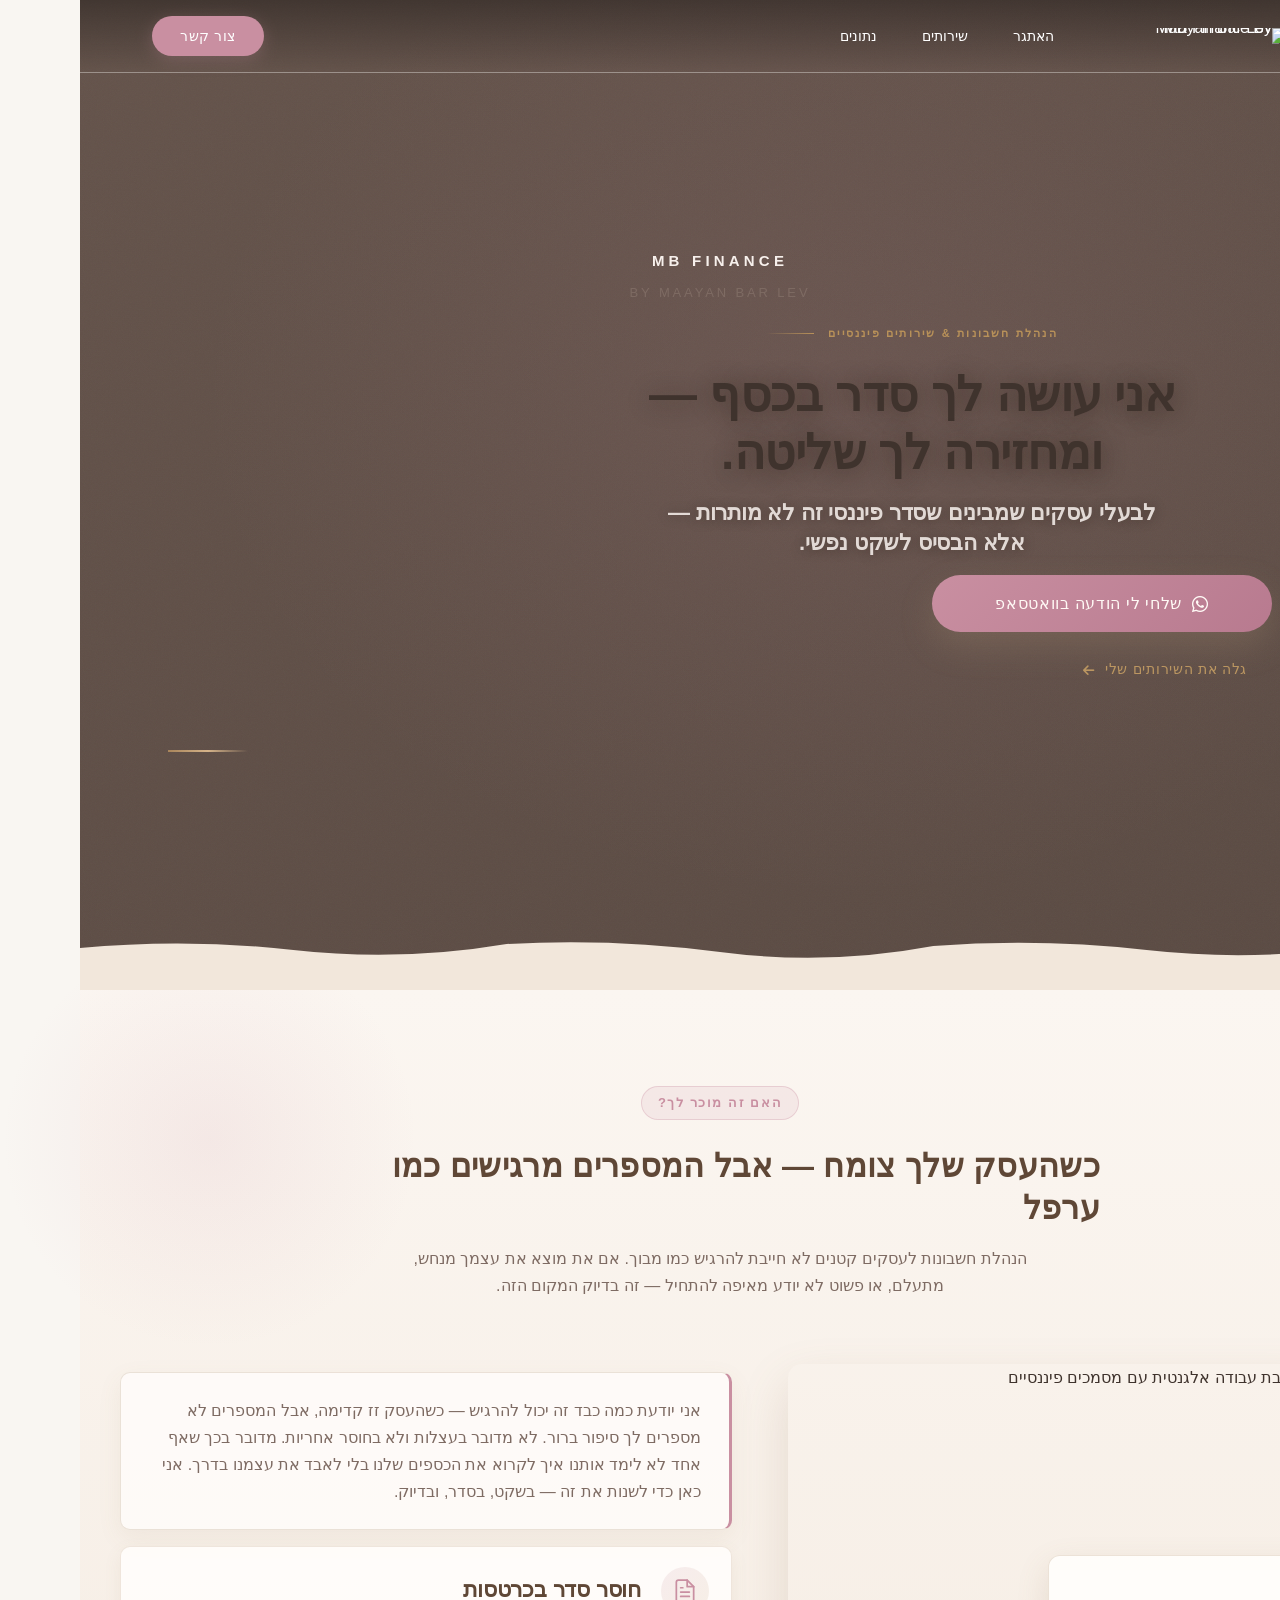
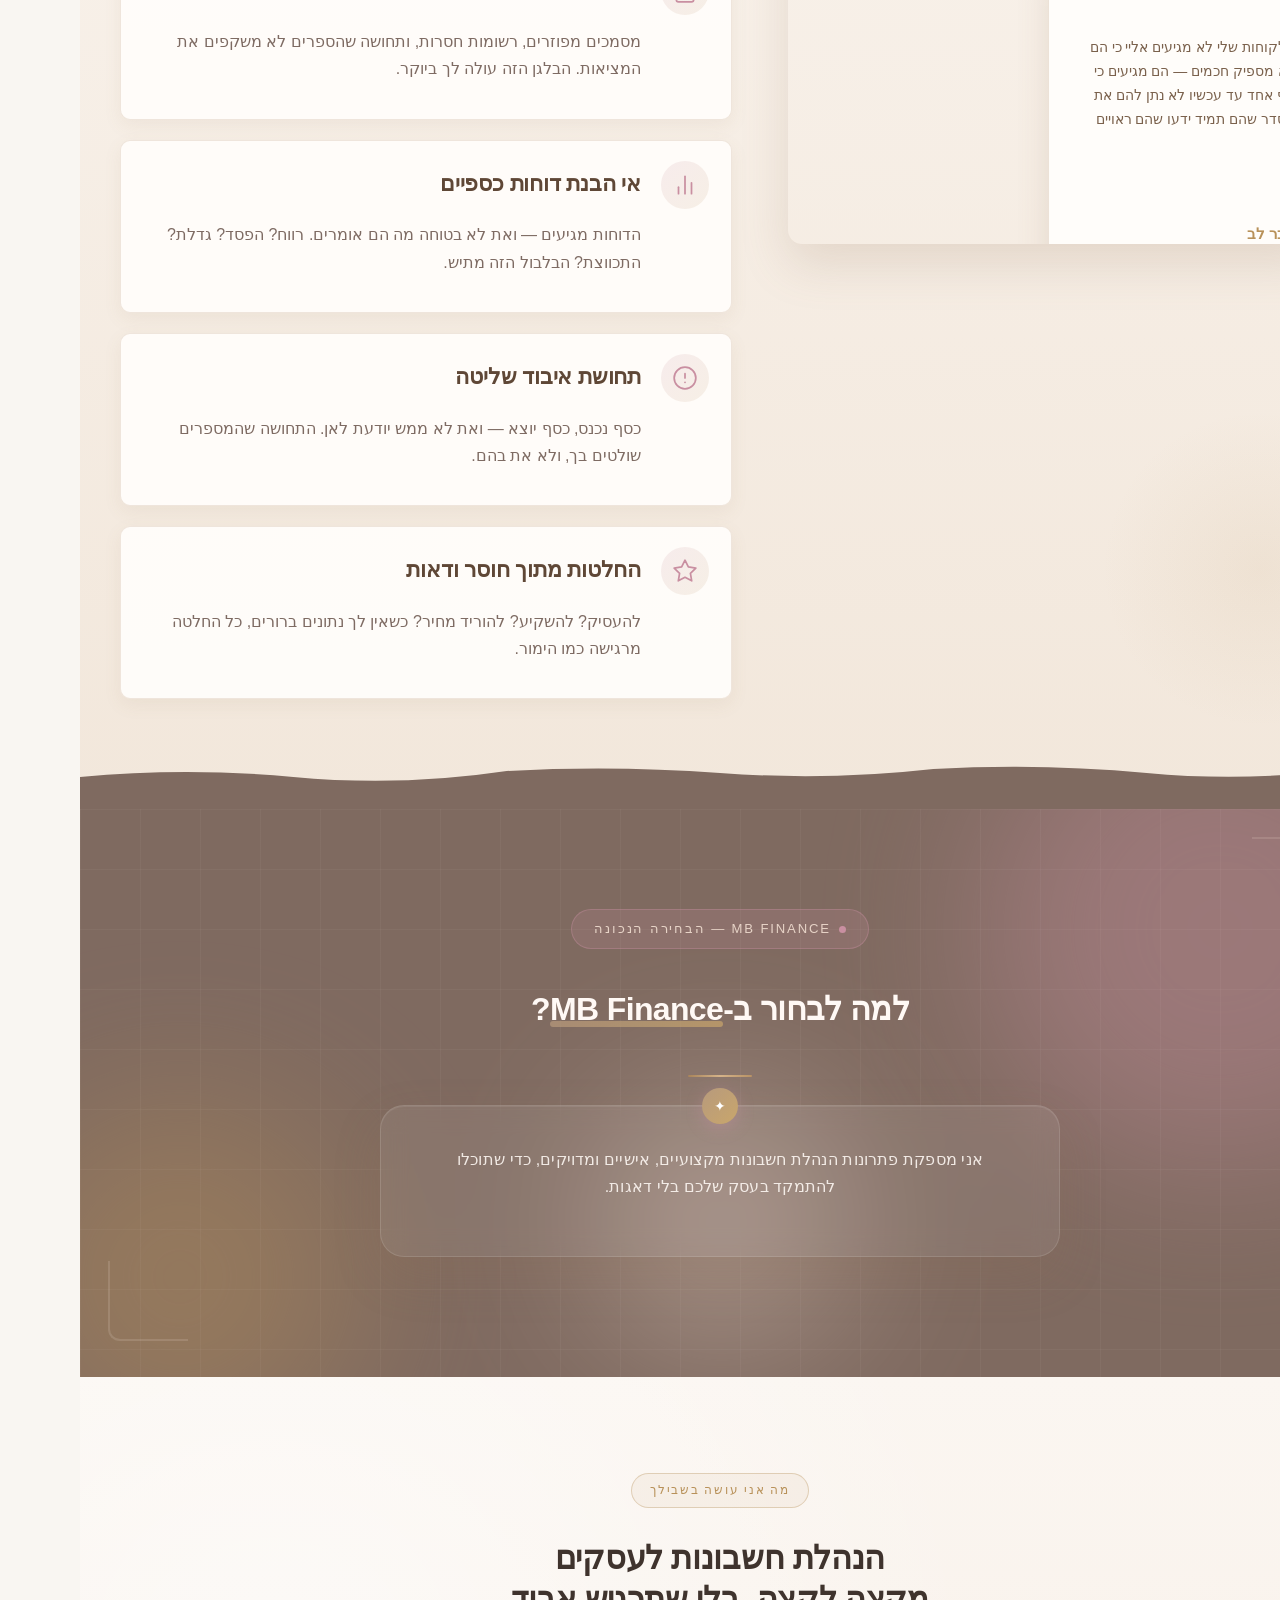
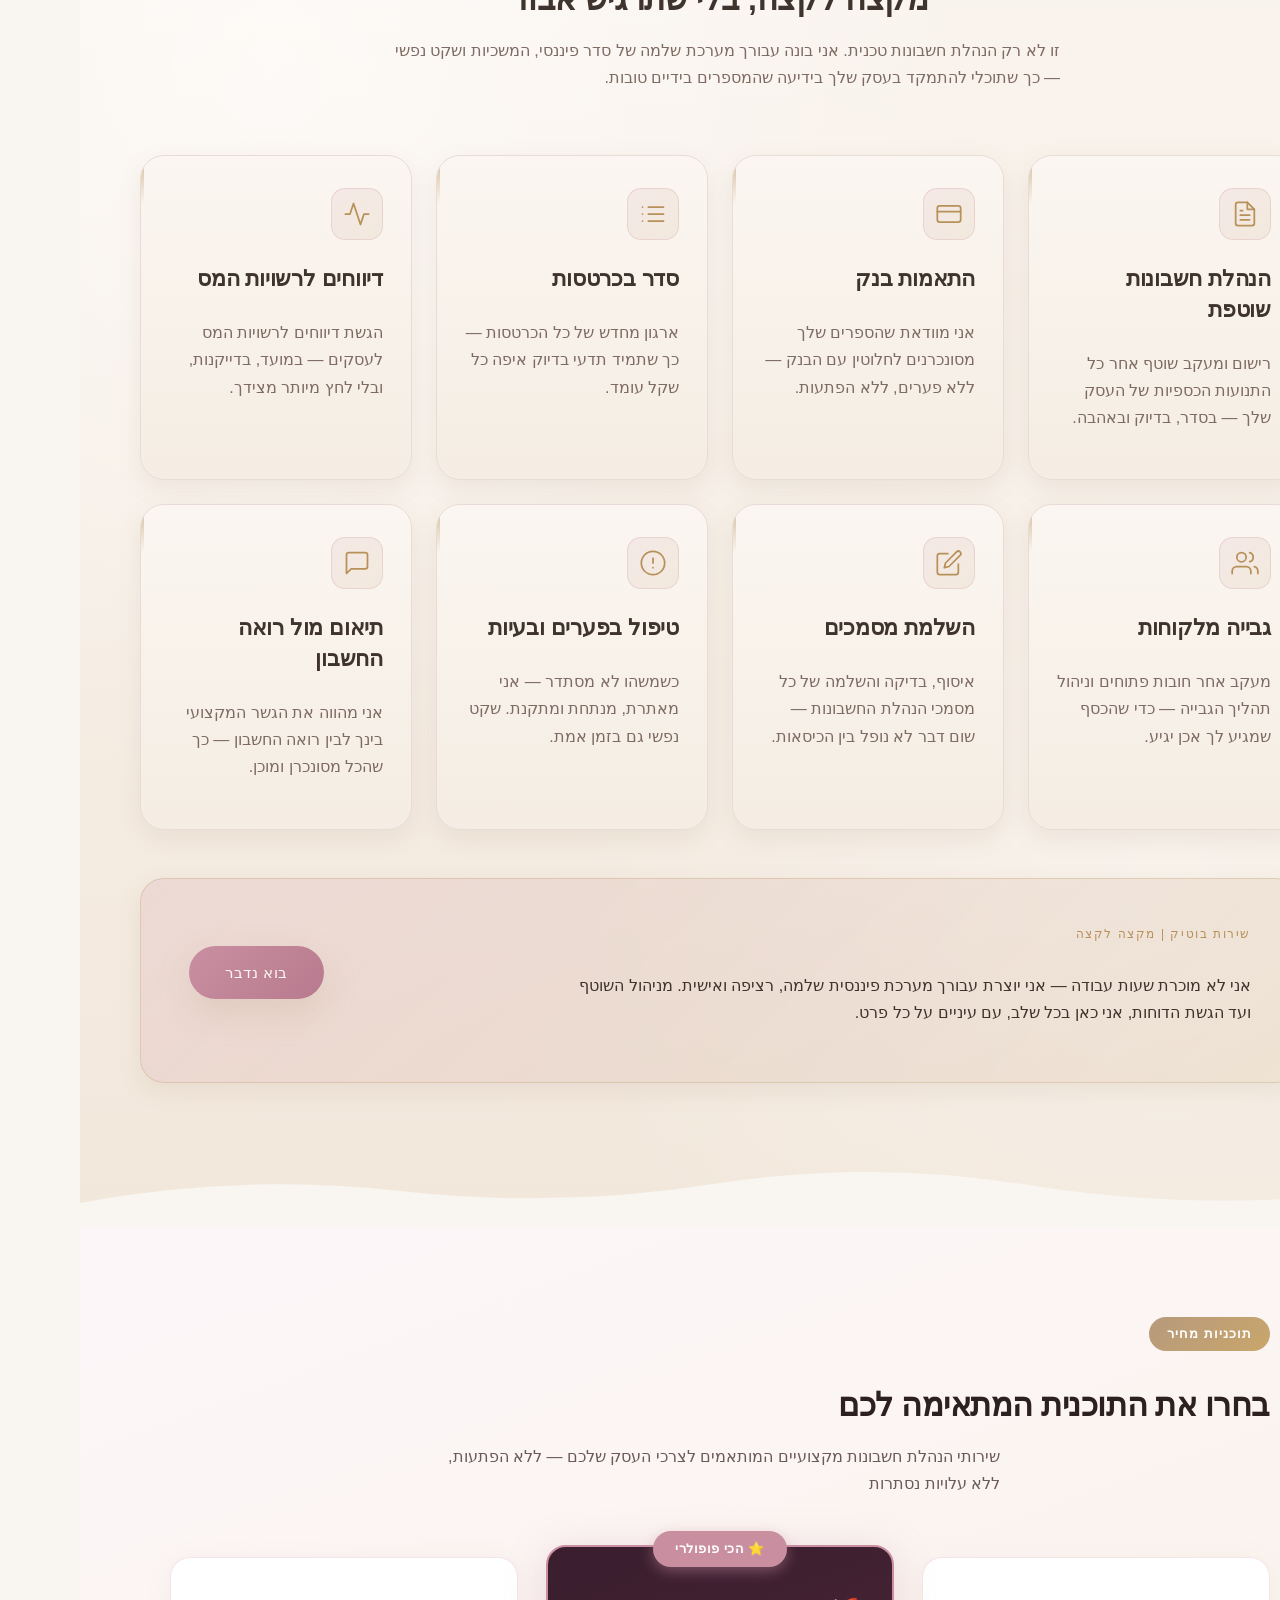
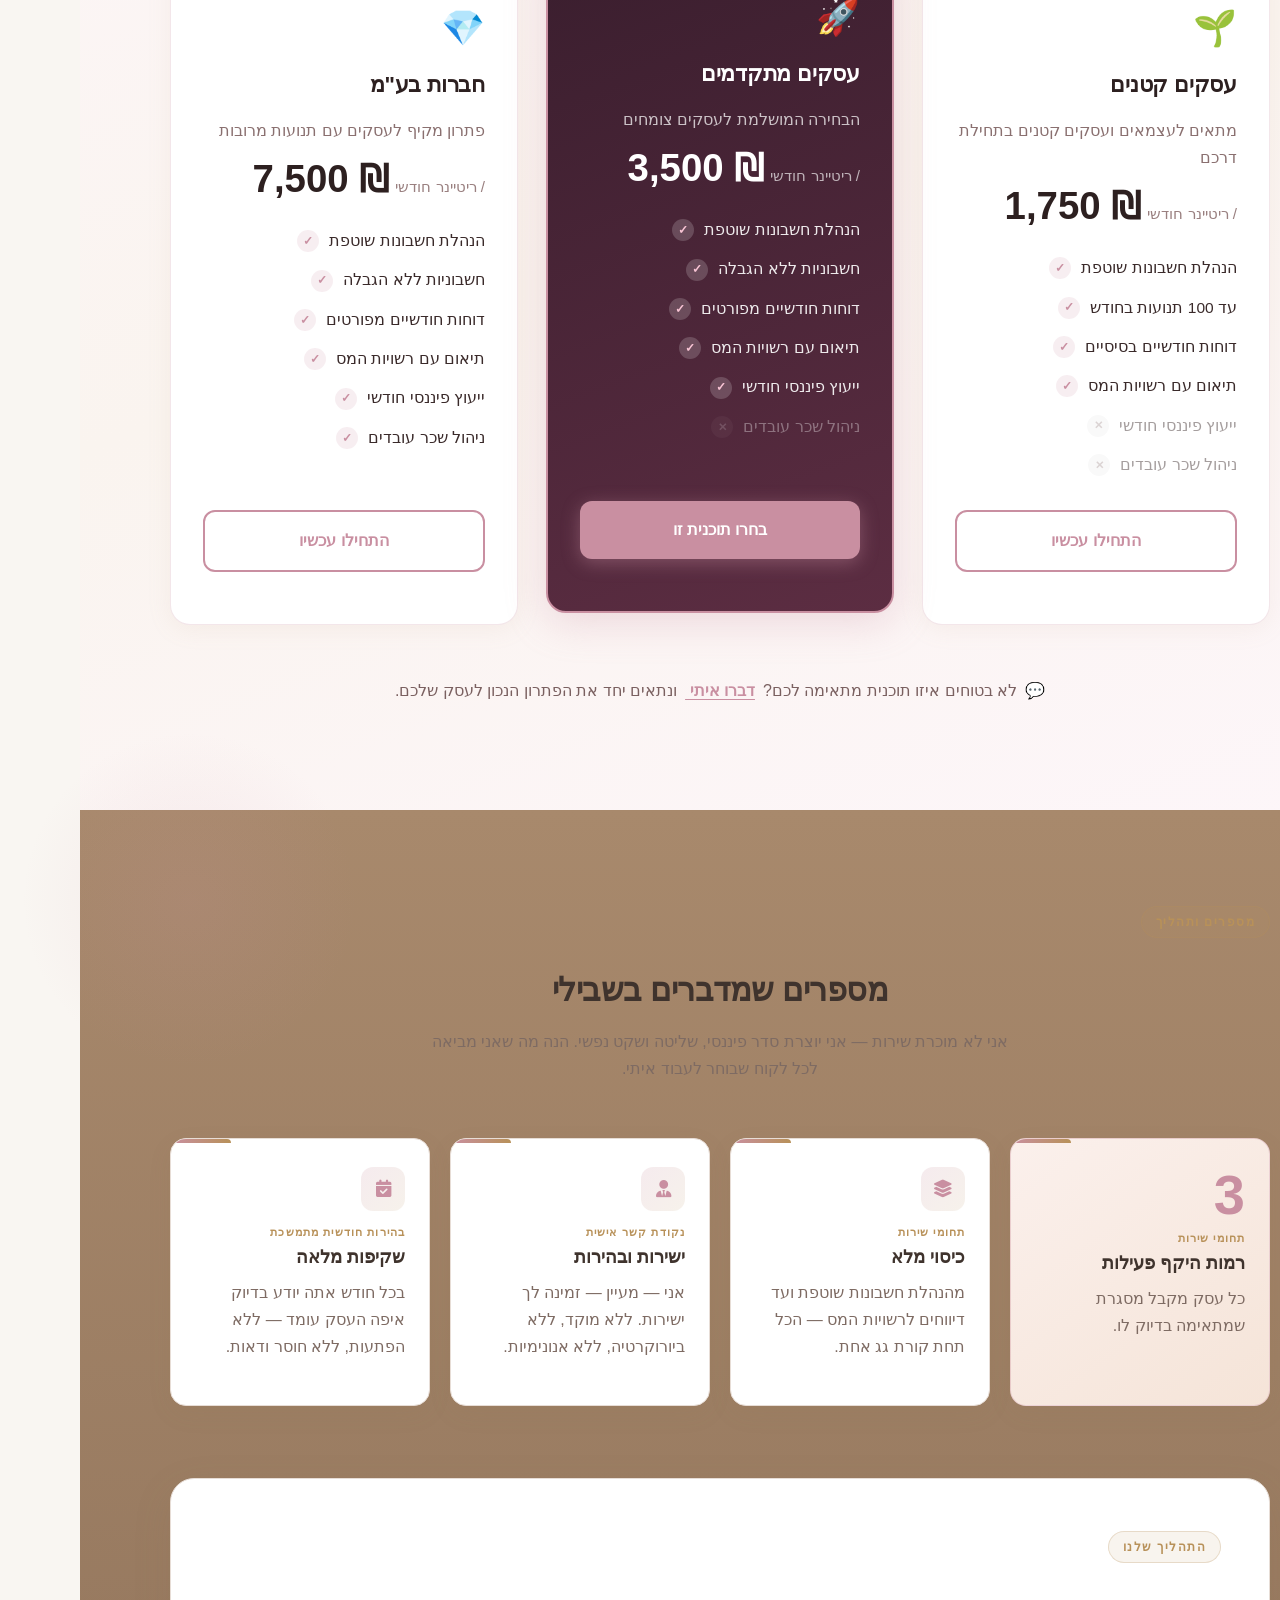
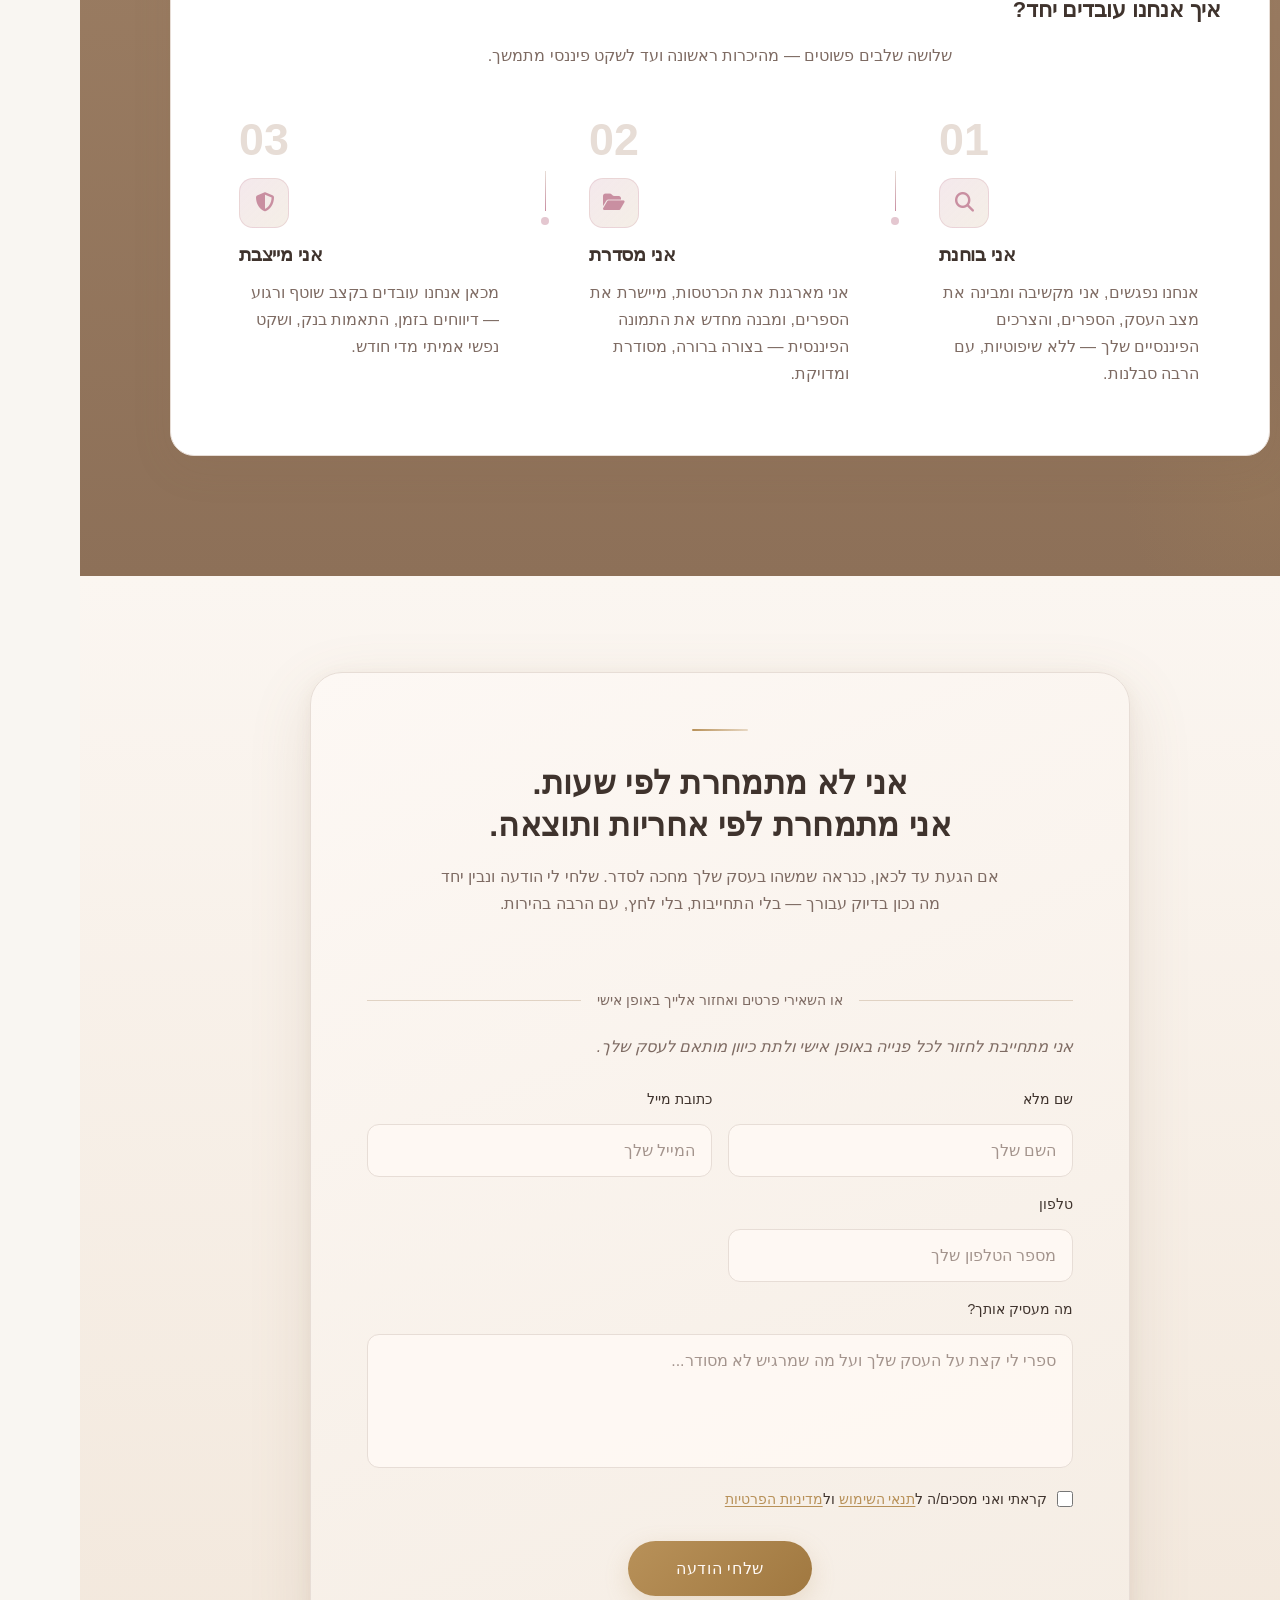
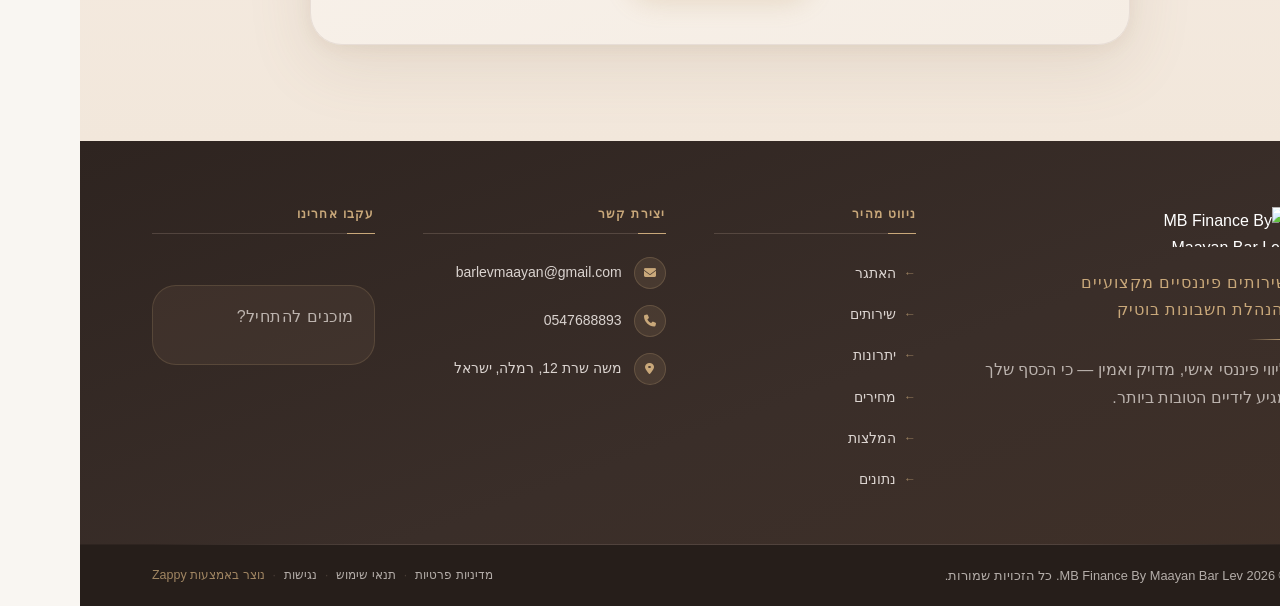
==== commit ec5f3e63: "Background sync: Progressive GitHub Sync" ====
--- a/index.html
+++ b/index.html
@@ -2587,7 +2587,7 @@
 
     <div class="index-hero-content">
       <div class="index-hero-label-row" style="justify-content: center; width: 100%; text-align: center;">
-        <span class="index-hero-label" style="outline: none;">הנהלת חשבונות &amp; שירותים פיננסיים</span>
+        <span class="index-hero-label" >הנהלת חשבונות &amp; שירותים פיננסיים</span>
         <span class="index-hero-label-line" aria-hidden="true"></span>
       </div>
 
@@ -2595,12 +2595,12 @@
 
       <h3 class="index-hero-h3" style="text-align: center;">לבעלי עסקים שמבינים שסדר פיננסי זה לא מותרות —<br class="index-hero-br">אלא הבסיס לשקט נפשי.</h3>
 
-      <div class="index-hero-ctas">
+      <div class="index-hero-ctas" style="text-align: left !important; display: flex !important; justify-content: flex-end !important; align-items: flex-start !important; width: 100% !important;">
         <a href="#" class="index-hero-btn-primary" data-element-type="button" data-element-id="btn-1775581322038-4kvnscs30" data-native-element="true" style="outline: none;">
           <i class="fab fa-whatsapp" aria-hidden="true"></i>
           שלחי לי הודעה בוואטסאפ
         </a>
-        <a href="#services" class="index-hero-btn-ghost" data-element-type="button" data-element-id="btn-1775581322038-m5zpw2izj" data-native-element="true">
+        <a href="#services" class="index-hero-btn-ghost btn btn-ghost" data-element-type="button" data-element-id="btn-1775581322038-m5zpw2izj" data-native-element="true" style="outline: none; background-color: transparent !important; background-image: none !important; color: rgb(187, 150, 97) !important; border-color: transparent !important;">
           גלה את השירותים שלי
           <i class="fas fa-arrow-left" aria-hidden="true"></i>
         </a>
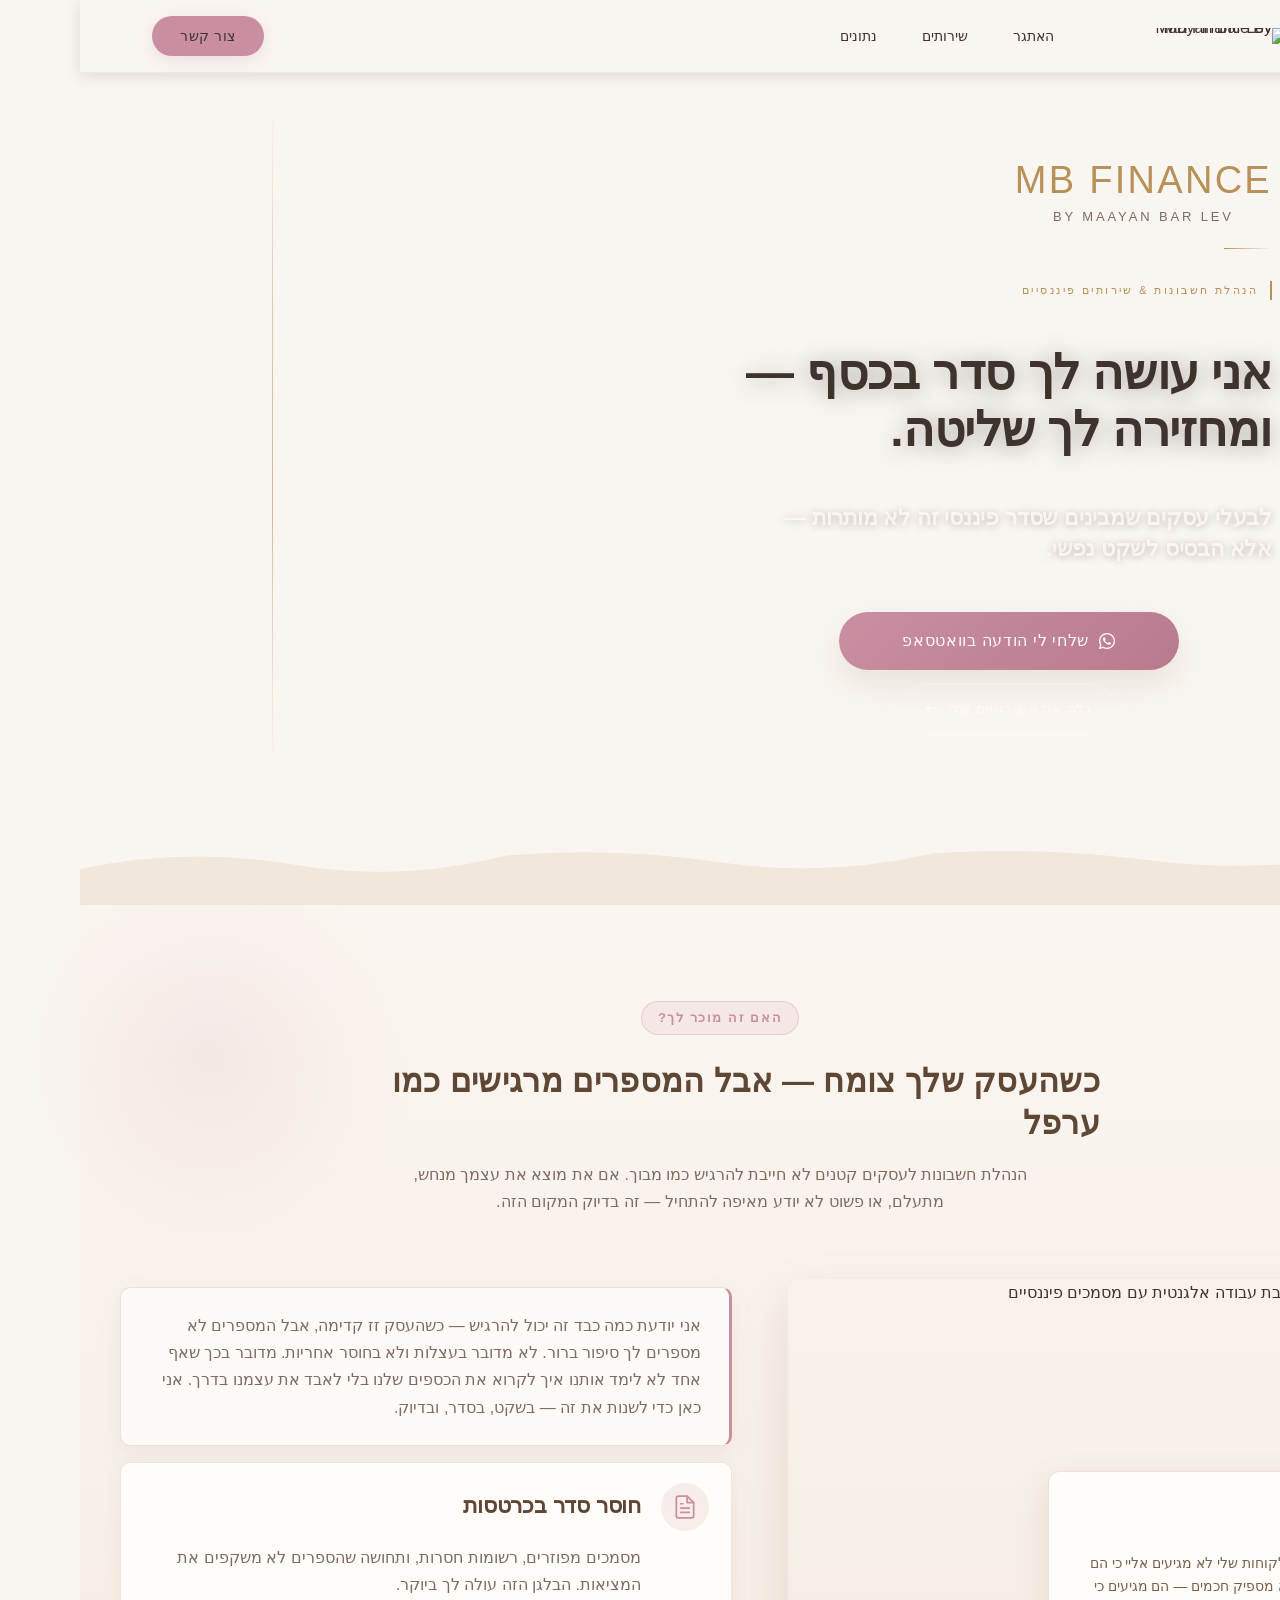
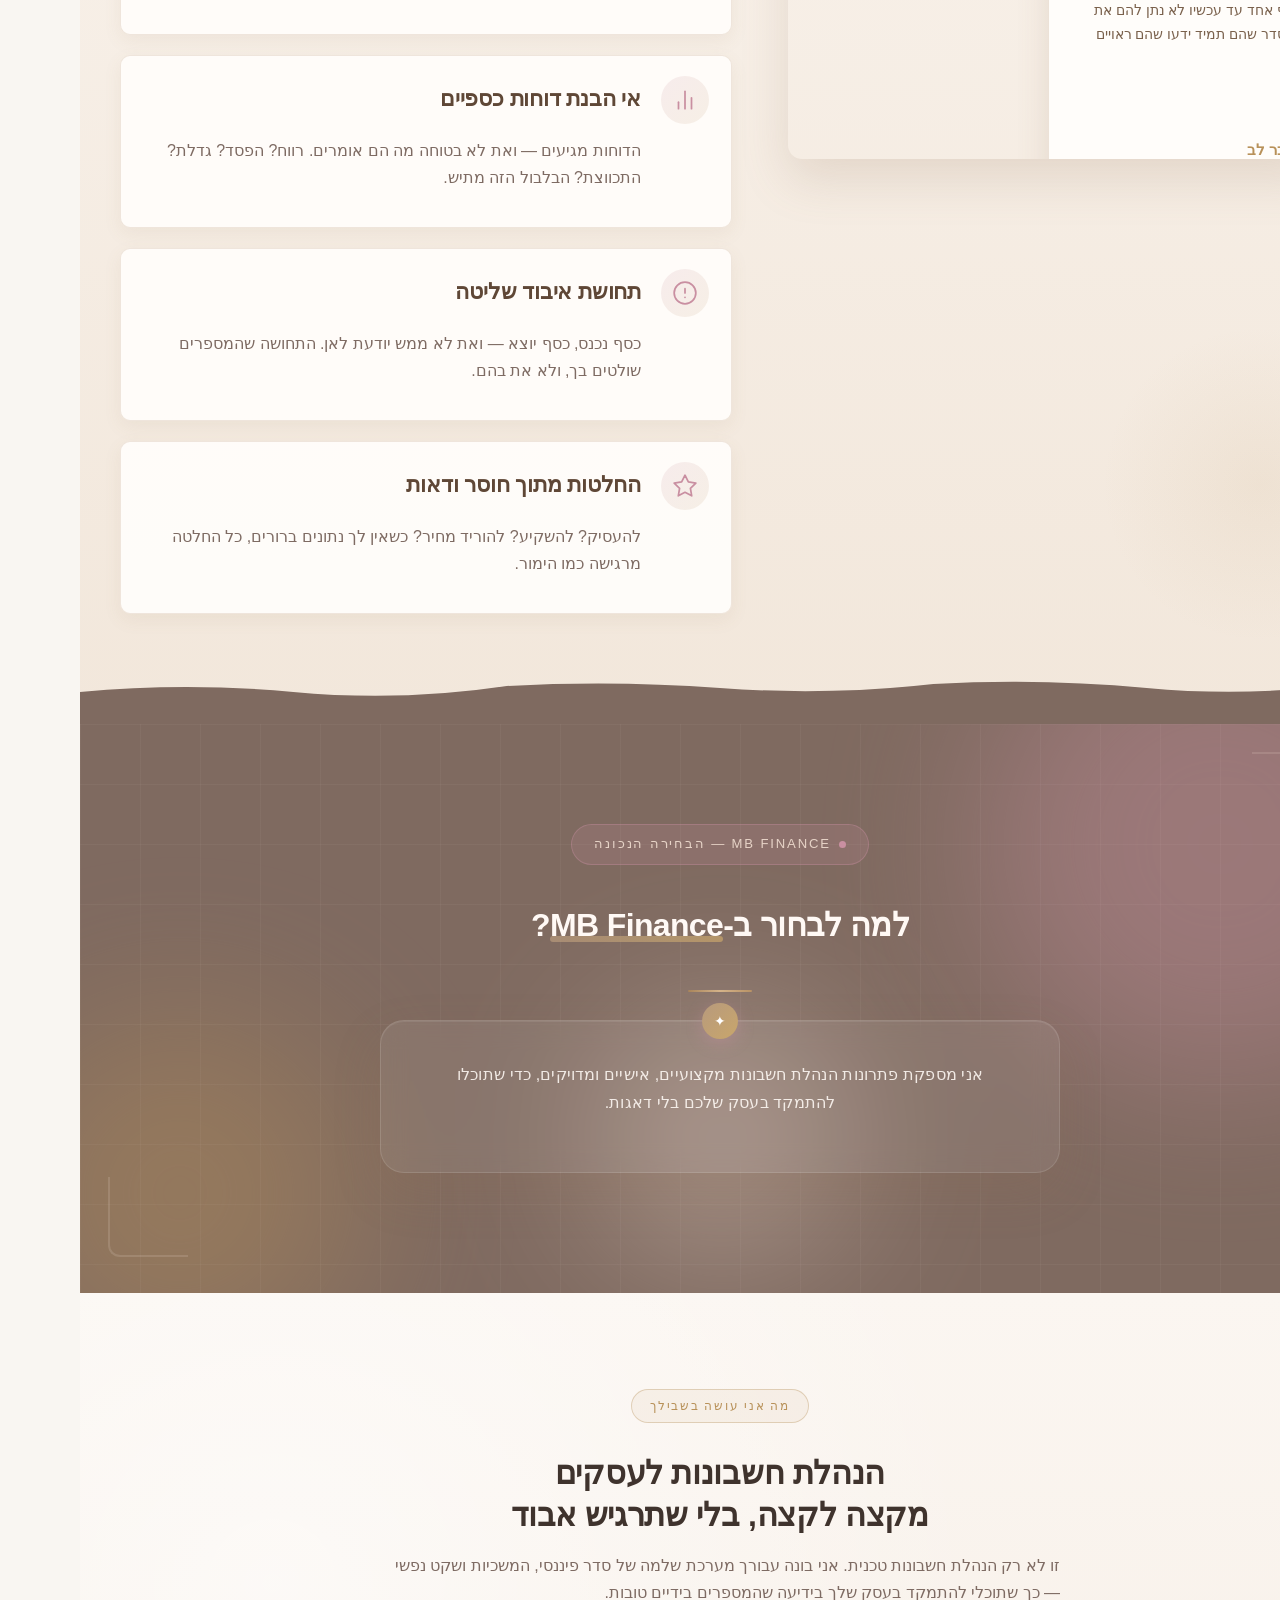
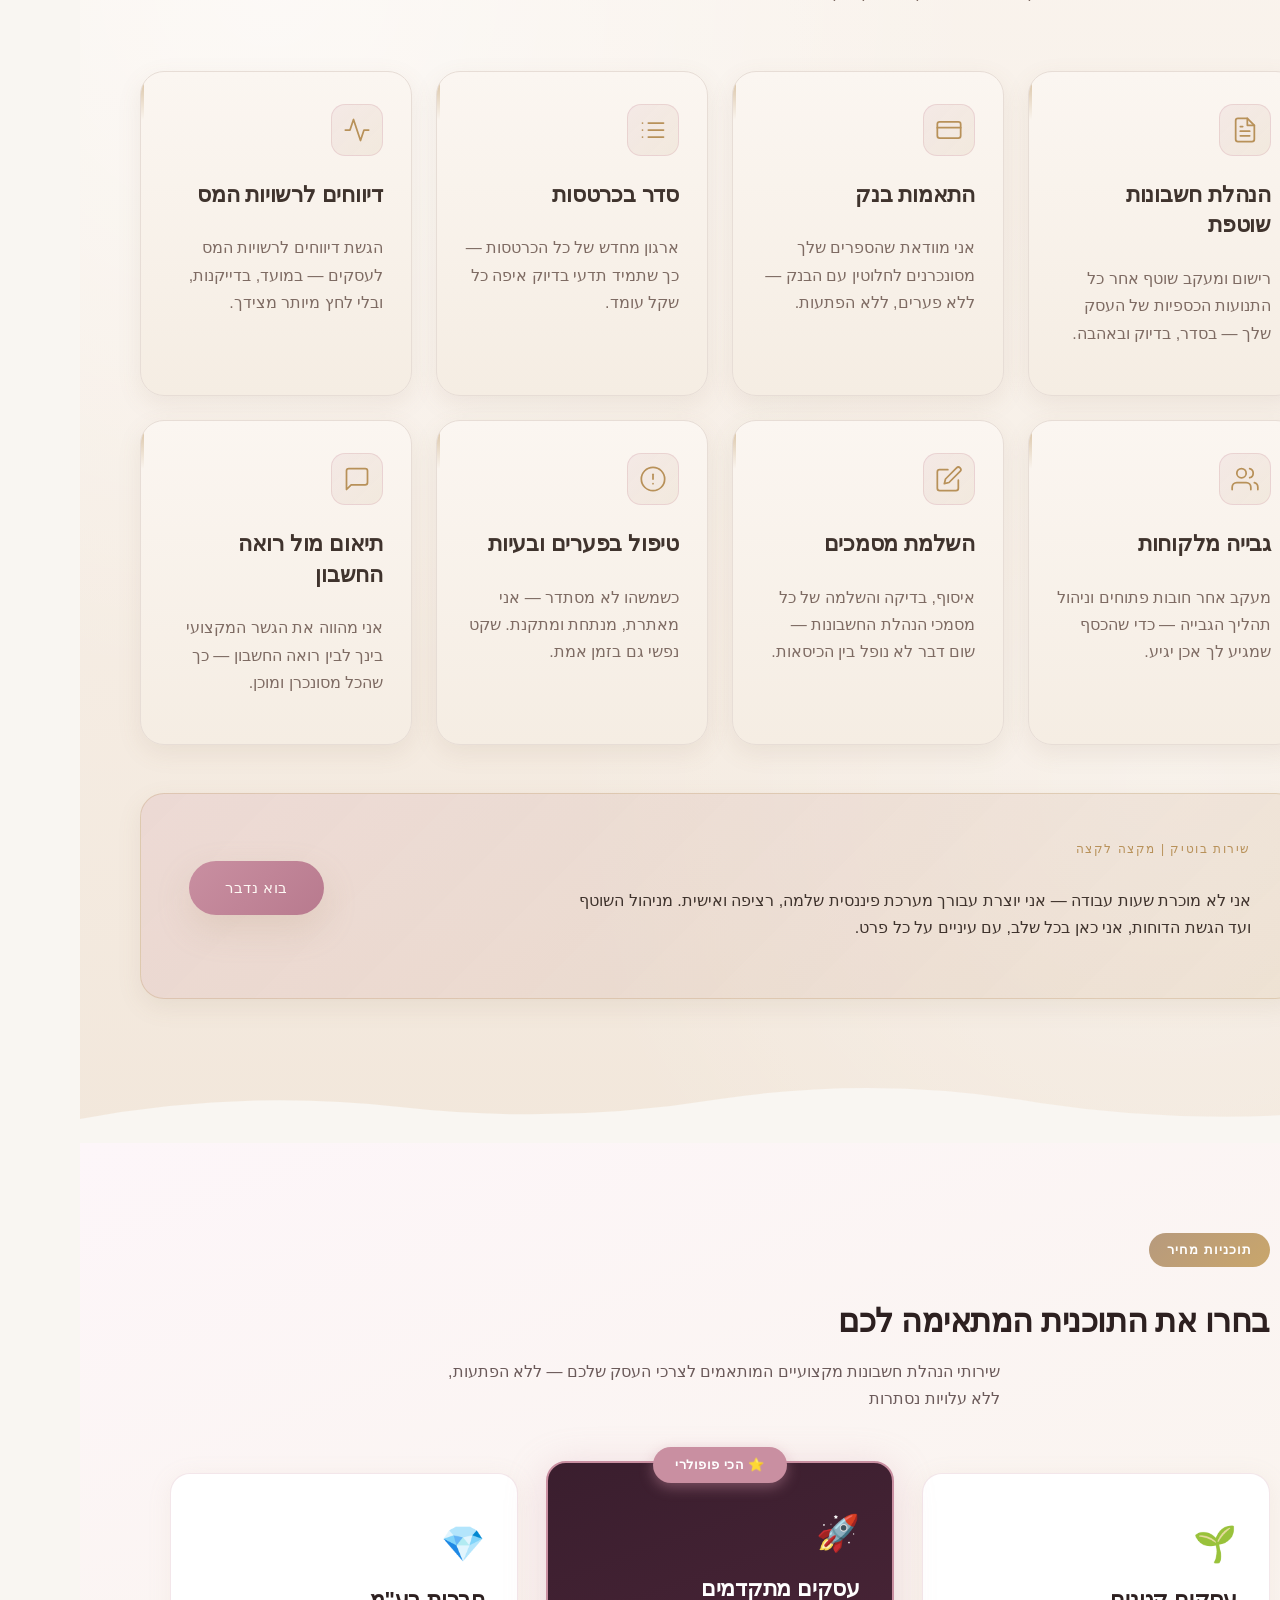
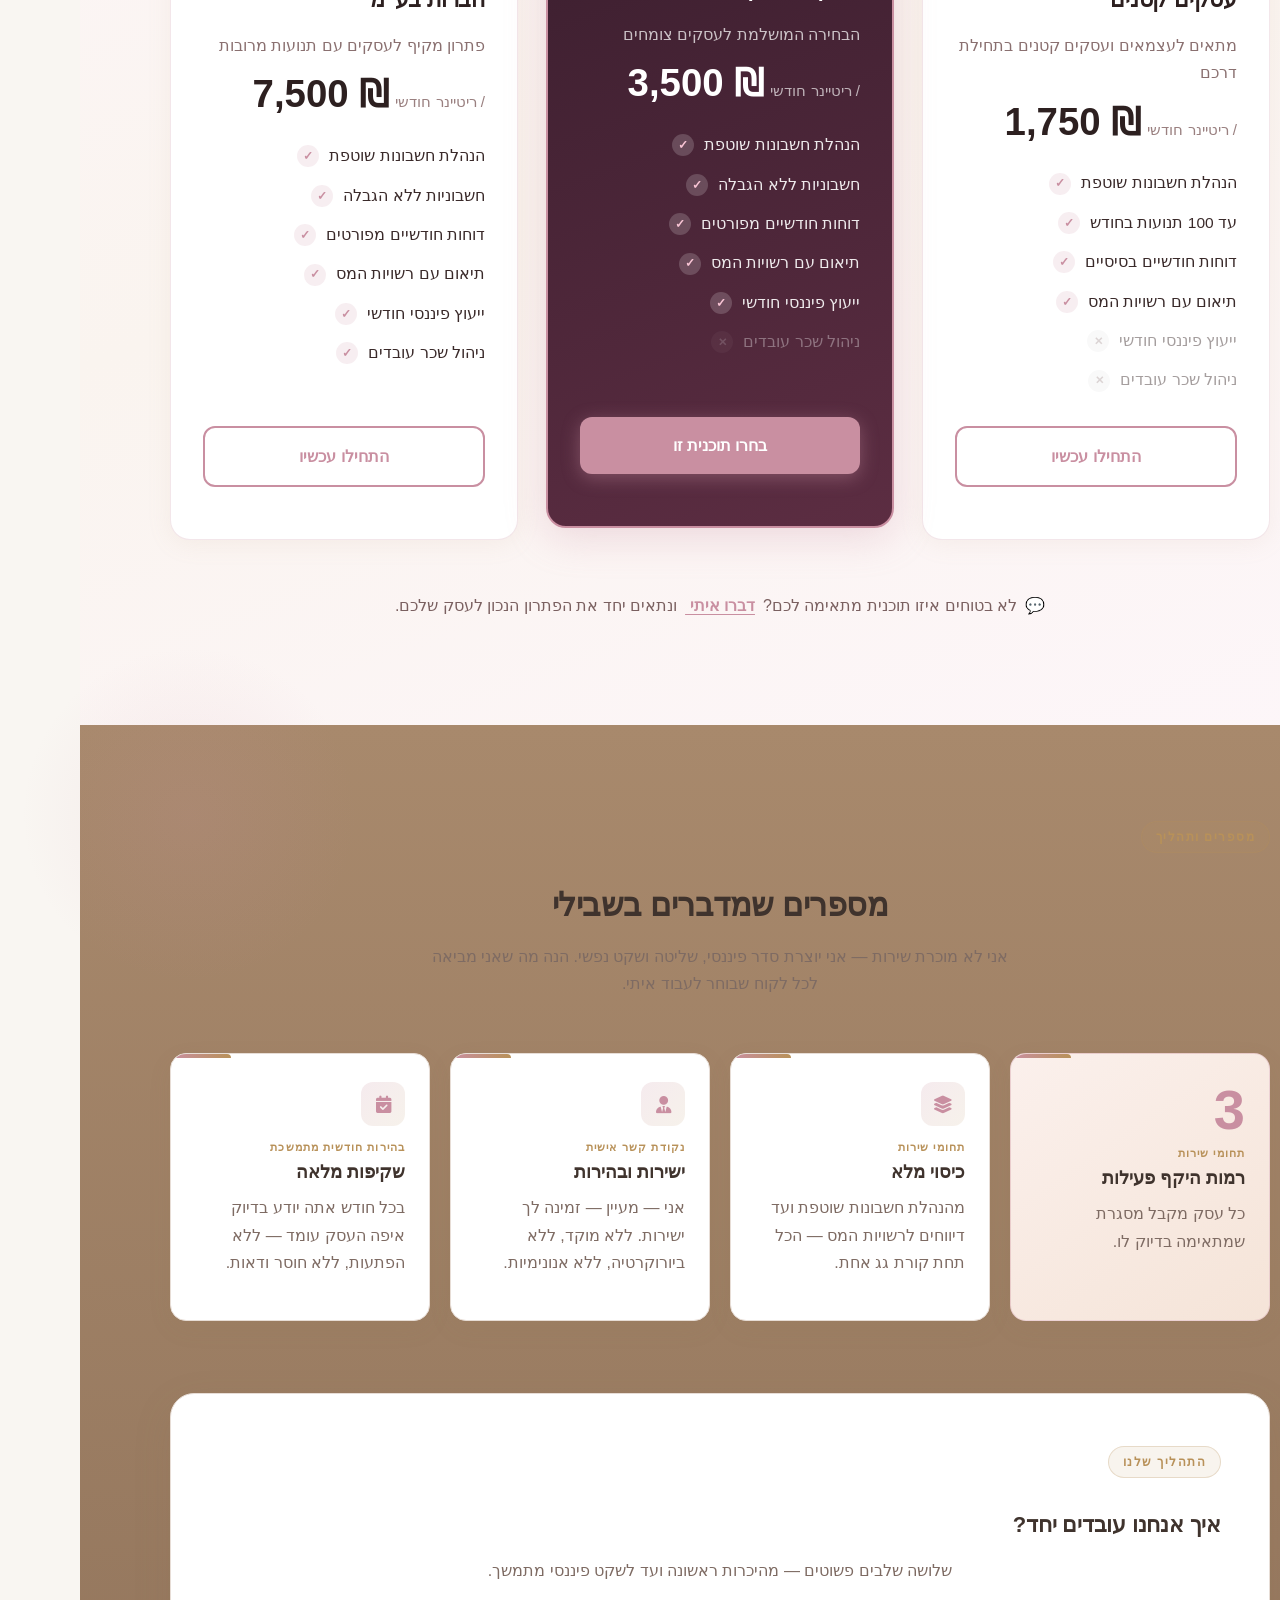
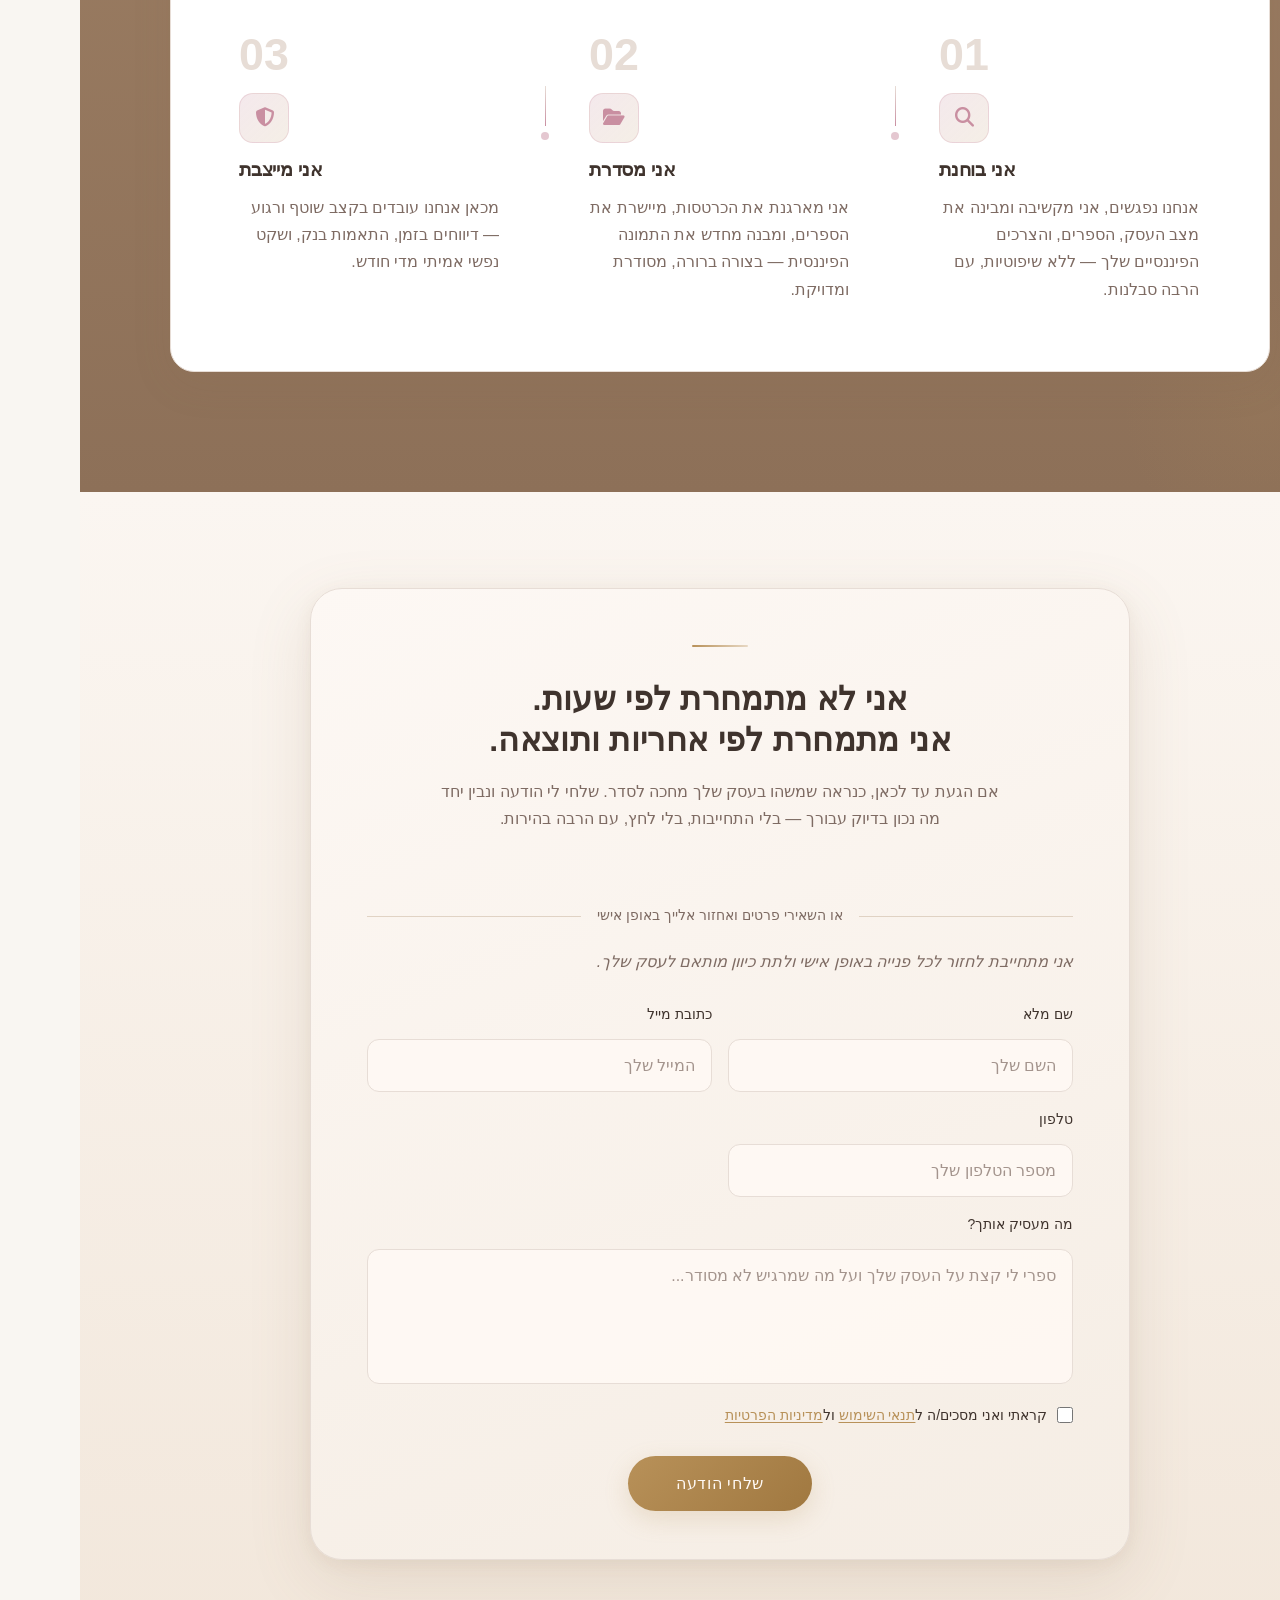
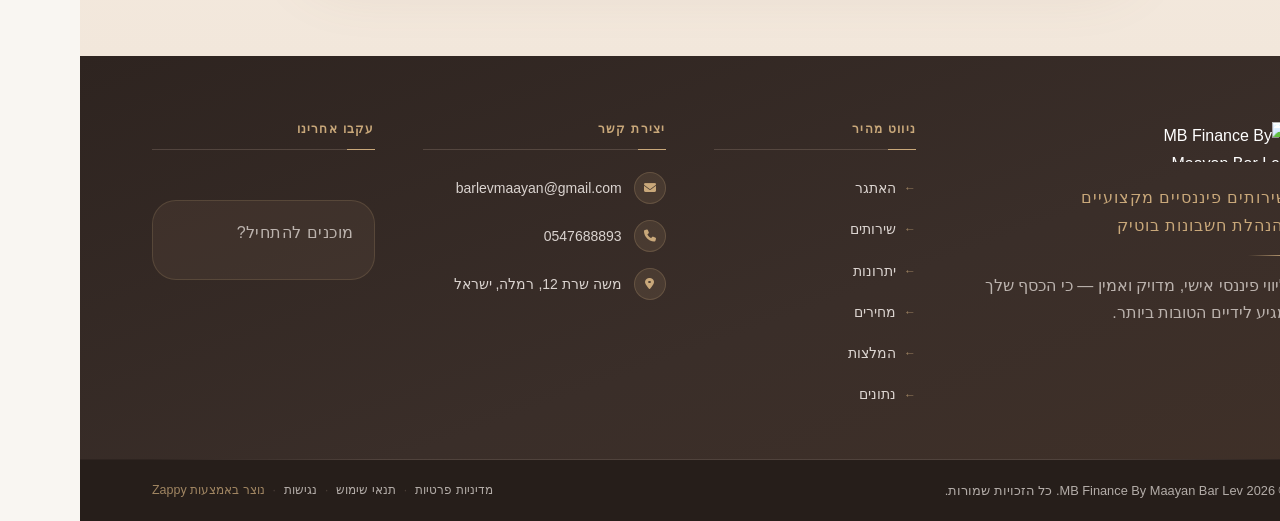
==== commit 5aa5e6a4: "Background sync: Progressive GitHub Sync" ====
--- a/index.html
+++ b/index.html
@@ -1693,259 +1693,243 @@
 }
 </style>
 
+
+
 <style data-zappy-section-v2-css="true">
 /* V2 Regenerated Section CSS */
 .index-hero-section {
   position: relative;
   width: 100%;
   min-height: 100vh;
+  display: flex;
+  align-items: center;
+  justify-content: flex-start;
   overflow: visible;
-  background: #3F332D;
+  background-color: #3F332D;
   color: var(--text-light);
-  display: flex;
-  align-items: stretch;
-  padding-bottom: 90px;
-}
-
-/* ── Background ── */
+  padding-bottom: 80px;
+}
+
+/* Background image layer */
 .index-hero-section .index-hero-bg {
   position: absolute;
   inset: 0;
-  z-index: 0;
   width: 100%;
   height: 100%;
-  background-color: #7F6A60;
+  z-index: 0;
+  background-size: cover;
   background-position: center;
-  background-size: cover;
-  background-repeat: no-repeat;
-}
-
-/* ── Scrim ── */
+}
+
+/* Scrim overlay — deep gradient from bottom-right to top-left */
 .index-hero-section .index-hero-scrim {
   position: absolute;
   inset: 0;
   z-index: 1;
   pointer-events: none;
   background-image:
-    linear-gradient(
-      135deg,
-      rgba(50, 35, 25, 0.82) 0%,
-      rgba(63, 51, 45, 0.72) 40%,
-      rgba(90, 70, 55, 0.38) 75%,
-      rgba(90, 70, 55, 0.18) 100%
-    );
-}
-
-/* ── Grain texture ── */
-.index-hero-section .index-hero-grain {
+    linear-gradient(135deg, rgba(63,51,45,0.82) 0%, rgba(63,51,45,0.55) 50%, rgba(63,51,45,0.18) 100%),
+    linear-gradient(0deg, rgba(63,51,45,0.75) 0%, rgba(63,51,45,0.0) 55%);
+}
+
+/* Decorative vertical gold line */
+.index-hero-section .index-hero-deco-line {
   position: absolute;
-  inset: 0;
+  inset-inline-end: 15%;
+  top: 12%;
+  bottom: 15%;
+  width: 1px;
+  background: linear-gradient(180deg, transparent 0%, rgba(184,145,89,0.45) 30%, rgba(184,145,89,0.6) 60%, transparent 100%);
   z-index: 2;
   pointer-events: none;
-  opacity: 0.04;
-  background-image: url("data:image/svg+xml,%3Csvg viewBox='0 0 256 256' xmlns='http://www.w3.org/2000/svg'%3E%3Cfilter id='noise'%3E%3CfeTurbulence type='fractalNoise' baseFrequency='0.9' numOctaves='4' stitchTiles='stitch'/%3E%3C/filter%3E%3Crect width='100%25' height='100%25' filter='url(%23noise)'/%3E%3C/svg%3E");
-  background-size: 200px 200px;
-}
-
-/* ── Inner layout ── */
-.index-hero-section .index-hero-inner {
+}
+
+/* Main container */
+.index-hero-section .index-hero-container {
   position: relative;
   z-index: 10;
   width: 100%;
   max-width: 1200px;
   margin: 0 auto;
-  padding: 160px 48px 60px;
+  padding: 160px 48px 80px;
   display: flex;
   flex-direction: column;
-  justify-content: center;
-  min-height: 100vh;
-  box-sizing: border-box;
-  direction: rtl;
-}
-
-/* ── Brand mark ── */
+  align-items: flex-start;
+  gap: 0;
+}
+
+/* Brand block */
 .index-hero-section .index-hero-brand {
   display: flex;
   flex-direction: column;
-  align-items: flex-end;
-  margin-bottom: 48px;
-}
-
-.index-hero-section .index-hero-brand-name {
-  font-family: 'Fraunces', 'Cormorant Garamond', 'David Libre', 'Noto Serif Hebrew', Georgia, serif;
-  font-size: 15px;
+  align-items: flex-start;
+  gap: 2px;
+  margin-bottom: 28px;
+}
+
+.index-hero-section .index-hero-brand-main {
+  font-family: 'Fraunces', 'Cormorant Garamond', 'David Libre', serif;
+  font-size: 13px;
   font-weight: 600;
   letter-spacing: 0.28em;
   text-transform: uppercase;
-  color: var(--text-light);
-  opacity: 0.95;
+  color: var(--accent);
+  text-align: start;
 }
 
 .index-hero-section .index-hero-brand-sub {
   font-family: 'Heebo', 'Assistant', sans-serif;
-  font-size: 12px;
+  font-size: 11px;
   font-weight: 400;
-  letter-spacing: 0.18em;
-  text-transform: uppercase;
-  color: #B89159;
-  margin-top: 4px;
-}
-
-/* ── Content block ── */
-.index-hero-section .index-hero-content {
-  max-width: 720px;
-  text-align: right;
-}
-
-/* ── Label row ── */
-.index-hero-section .index-hero-label-row {
-  display: flex;
-  align-items: center;
-  gap: 14px;
-  margin-bottom: 24px;
-  flex-direction: row;
-  justify-content: flex-end;
-}
-
-.index-hero-section .index-hero-label {
-  font-family: 'Heebo', 'Assistant', sans-serif;
-  font-size: 11px;
-  font-weight: 600;
   letter-spacing: 0.2em;
   text-transform: uppercase;
-  color: #B89159;
-  white-space: nowrap;
-}
-
-.index-hero-section .index-hero-label-line {
-  display: block;
+  color: rgba(255,249,245,0.65);
+  text-align: start;
+}
+
+/* Thin gold separator */
+.index-hero-section .index-hero-divider {
   width: 48px;
   height: 1px;
-  background: linear-gradient(90deg, transparent 0%, #B89159 100%);
-  flex-shrink: 0;
-}
-
-/* ── H1 ── */
+  background: linear-gradient(90deg, var(--accent), transparent);
+  margin-bottom: 32px;
+}
+
+/* Content block */
+.index-hero-section .index-hero-content {
+  display: flex;
+  flex-direction: column;
+  align-items: flex-start;
+  gap: 20px;
+  max-width: 680px;
+}
+
+/* Eyebrow label */
+.index-hero-section .index-hero-eyebrow {
+  font-family: 'Heebo', 'Assistant', sans-serif;
+  font-size: 11px !important;
+  font-weight: 600;
+  letter-spacing: 0.22em;
+  text-transform: uppercase;
+  color: var(--accent);
+  text-align: start;
+  margin: 0;
+  padding: 0;
+  line-height: 1.6;
+  border-inline-start: 2px solid var(--accent);
+  padding-inline-start: 12px;
+}
+
+/* H1 */
 .index-hero-section .index-hero-h1 {
-  font-family: 'Fraunces', 'Cormorant Garamond', 'David Libre', 'Noto Serif Hebrew', Georgia, serif;
+  font-family: 'Fraunces', 'Cormorant Garamond', 'David Libre', 'Noto Serif Hebrew', serif;
   font-size: 56px;
   font-weight: 400;
   letter-spacing: -0.02em;
   line-height: 1.15;
   color: var(--text-light);
-  margin: 0 0 28px 0;
-  text-shadow: 0 2px 24px rgba(30, 18, 10, 0.45);
-}
-
-/* ── H3 subtitle ── */
+  text-align: start;
+  margin: 0;
+  text-shadow: 0 2px 24px rgba(0,0,0,0.35);
+}
+
+/* H3 subtitle */
 .index-hero-section .index-hero-h3 {
   font-family: 'Heebo', 'Assistant', sans-serif;
   font-size: 18px;
   font-weight: 400;
   line-height: 1.7;
-  color: rgba(255, 249, 245, 0.82);
-  margin: 0 0 48px 0;
-  text-shadow: 0 1px 12px rgba(30, 18, 10, 0.35);
-}
-
-.index-hero-section .index-hero-br {
-  display: block;
-}
-
-/* ── CTAs ── */
+  color: rgba(255,249,245,0.82);
+  text-align: start;
+  margin: 0;
+  text-shadow: 0 1px 8px rgba(0,0,0,0.25);
+  max-width: 560px;
+}
+
+/* CTA row */
 .index-hero-section .index-hero-ctas {
   display: flex;
   flex-direction: row;
   align-items: center;
-  gap: 20px;
+  gap: 16px;
+  margin-top: 12px;
   flex-wrap: wrap;
-  justify-content: flex-end;
-}
-
+}
+
+/* Primary CTA */
 .index-hero-section .index-hero-btn-primary {
   display: inline-flex;
   align-items: center;
   gap: 10px;
-  flex-direction: row;
-  background: #B89159;
-  color: #FFFDFB;
+  background: #25D366;
+  color: #ffffff;
   font-family: 'Heebo', 'Assistant', sans-serif;
-  font-size: 14px;
+  font-size: 15px;
   font-weight: 600;
-  letter-spacing: 0.05em;
-  padding: 14px 30px;
-  border-radius: 0;
+  letter-spacing: 0.02em;
+  padding: 14px 28px;
+  border-radius: 999px;
   border: none;
   text-decoration: none;
-  box-shadow: 0 6px 24px rgba(142, 112, 82, 0.32);
+  box-shadow: 0 8px 24px rgba(37,211,102,0.28);
   transition: all 0.35s ease;
   white-space: nowrap;
 }
 
 .index-hero-section .index-hero-btn-primary:hover {
-  background: #A8845A;
-  box-shadow: 0 10px 32px rgba(142, 112, 82, 0.42);
-  transform: translateY(-2px);
-  color: #FFFDFB;
-}
-
-.index-hero-section .index-hero-btn-primary .fab {
-  font-size: 16px;
-  flex-shrink: 0;
-}
-
+  background: #1fbb5a;
+  transform: translateY(-3px);
+  box-shadow: 0 14px 32px rgba(37,211,102,0.35);
+  color: #ffffff;
+}
+
+.index-hero-section .index-hero-btn-icon {
+  font-size: 18px;
+  line-height: 1;
+}
+
+/* Ghost CTA */
 .index-hero-section .index-hero-btn-ghost {
   display: inline-flex;
   align-items: center;
   gap: 10px;
-  flex-direction: row;
   background: transparent;
   color: var(--text-light);
   font-family: 'Heebo', 'Assistant', sans-serif;
   font-size: 14px;
   font-weight: 500;
-  letter-spacing: 0.05em;
+  letter-spacing: 0.06em;
   padding: 13px 24px;
-  border-radius: 0;
-  border: 1px solid rgba(255, 249, 245, 0.45);
+  border-radius: 999px;
+  border: 1px solid rgba(255,249,245,0.4);
   text-decoration: none;
   transition: all 0.35s ease;
   white-space: nowrap;
 }
 
 .index-hero-section .index-hero-btn-ghost:hover {
-  border-color: #B89159;
-  color: #B89159;
-  background: rgba(184, 145, 89, 0.08);
+  background: rgba(255,249,245,0.08);
+  border-color: rgba(255,249,245,0.7);
   transform: translateY(-2px);
-}
-
-.index-hero-section .index-hero-btn-ghost .fas {
-  font-size: 13px;
-  flex-shrink: 0;
-  transition: transform 0.25s ease;
-}
-
-.index-hero-section .index-hero-btn-ghost:hover .fas {
+  color: var(--text-light);
+}
+
+.index-hero-section .index-hero-btn-arrow {
+  font-size: 12px;
+  transition: transform 0.3s ease;
+}
+
+.index-hero-section .index-hero-btn-ghost:hover .index-hero-btn-arrow {
   transform: translateX(-4px);
 }
 
-/* ── Gold accent line ── */
-.index-hero-section .index-hero-accent-line {
-  width: 80px;
-  height: 2px;
-  background: linear-gradient(90deg, #A8845A 0%, #D6B48A 50%, transparent 100%);
-  margin-top: 56px;
-  align-self: flex-end;
-}
-
-/* ── Bottom Divider ── */
+/* Bottom SVG divider wrapper */
 .index-hero-section .index-hero-divider-wrapper {
   position: absolute;
   bottom: 0;
   left: 0;
   width: 100%;
-  height: 90px;
+  height: 80px;
   pointer-events: none;
   z-index: 5;
 }
@@ -1956,76 +1940,60 @@
   height: 100%;
 }
 
-/* ── Responsive: Tablet ── */
+/* ── RESPONSIVE ── */
 @media (max-width: 1024px) {
-  .index-hero-section .index-hero-inner {
-    padding: 140px 32px 56px;
-  }
-
   .index-hero-section .index-hero-h1 {
     font-size: 44px;
   }
-}
-
-/* ── Responsive: Mobile ── */
+  .index-hero-section .index-hero-deco-line {
+    display: none;
+  }
+}
+
 @media (max-width: 768px) {
-  .index-hero-section .index-hero-inner {
-    padding: 110px 20px 48px;
-    min-height: 100vh;
-  }
-
+  .index-hero-section {
+    min-height: 100svh;
+    align-items: flex-end;
+  }
+  .index-hero-section .index-hero-scrim {
+    background-image:
+      linear-gradient(180deg, rgba(63,51,45,0.35) 0%, rgba(63,51,45,0.88) 55%, rgba(63,51,45,0.96) 100%);
+  }
+  .index-hero-section .index-hero-container {
+    padding: 100px 20px 80px;
+    gap: 0;
+  }
   .index-hero-section .index-hero-brand {
-    margin-bottom: 32px;
-  }
-
+    margin-bottom: 20px;
+  }
+  .index-hero-section .index-hero-divider {
+    margin-bottom: 20px;
+  }
   .index-hero-section .index-hero-h1 {
-    font-size: 34px;
+    font-size: 32px;
     letter-spacing: -0.01em;
-    margin-bottom: 20px;
-  }
-
+  }
   .index-hero-section .index-hero-h3 {
-    font-size: 16px;
-    margin-bottom: 36px;
-  }
-
+    font-size: 15px;
+  }
+  .index-hero-section .index-hero-ctas {
+    flex-direction: column;
+    align-items: flex-start;
+    gap: 12px;
+    width: 100%;
+  }
+  .index-hero-section .index-hero-btn-primary,
+  .index-hero-section .index-hero-btn-ghost {
+    width: 100%;
+    justify-content: center;
+    font-size: 14px;
+    padding: 13px 20px;
+  }
   .index-hero-section .index-hero-br {
     display: none;
   }
-
-  .index-hero-section .index-hero-ctas {
-    flex-direction: column;
-    align-items: stretch;
-    gap: 14px;
-  }
-
-  .index-hero-section .index-hero-btn-primary,
-  .index-hero-section .index-hero-btn-ghost {
-    justify-content: center;
-    width: 100%;
-    padding: 14px 20px;
-  }
-
-  .index-hero-section .index-hero-label-row {
-    margin-bottom: 18px;
-  }
-
-  .index-hero-section .index-hero-accent-line {
-    margin-top: 36px;
-    width: 56px;
-  }
-
-  .index-hero-section .index-hero-content {
-    max-width: 100%;
-  }
-
-  .index-hero-section .index-hero-scrim {
-    background-image: linear-gradient(
-      160deg,
-      rgba(40, 28, 20, 0.88) 0%,
-      rgba(63, 51, 45, 0.78) 50%,
-      rgba(90, 70, 55, 0.50) 100%
-    );
+  .index-hero-section .index-hero-deco-line {
+    display: none;
   }
 }
 </style>
@@ -2568,53 +2536,47 @@
 </script>
   
   <main>
-    <section class="index-hero-section" data-layout-spec="בית-hero" dir="rtl" data-hero-type="fullscreen-scrim" data-zappy-section="true" style="opacity: 1;" id="zappy-section-0">
-  <!-- Background Image -->
+    <section class="index-hero-section" data-layout-spec="בית-hero" dir="rtl" data-hero-type="text-only" data-zappy-section="true" id="zappy-section-0" style="opacity: 1; position: relative; overflow: hidden; background-color: #F9F6F2; --zappy-bg-color: #F9F6F2" data-zappy-bg-type="color" data-zappy-bg-color="#F9F6F2" data-zappy-bg-image="" data-zappy-bg-overlay-color="#000000" data-zappy-bg-overlay-opacity="30" data-zappy-bg-video-type="" data-zappy-bg-video-url="">
+  <!-- Background Image Layer -->
   <div class="index-hero-bg" style="background-image: url('assets/site-index-hero-image-1-1775413747770-awaxw2.webp?v=1775413749602'); background-size: cover; background-position: center;"></div>
 
   <!-- Scrim Overlay -->
-  <div class="index-hero-scrim" aria-hidden="true"></div>
-
-  <!-- Decorative grain texture -->
-  <div class="index-hero-grain" aria-hidden="true"></div>
+  <div class="index-hero-scrim" aria-hidden="true" style="display: none" data-zappy-original-bg="hidden"></div>
+
+  <!-- Decorative gold line -->
+  <div class="index-hero-deco-line" aria-hidden="true"></div>
 
   <!-- Content -->
-  <div class="index-hero-inner">
+  <div class="index-hero-container">
     <div class="index-hero-brand">
-      <span class="index-hero-brand-name">MB Finance</span>
+      <span class="index-hero-brand-main">MB Finance</span>
       <span class="index-hero-brand-sub">By Maayan Bar Lev</span>
     </div>
 
+    <div class="index-hero-divider" aria-hidden="true"></div>
+
     <div class="index-hero-content">
-      <div class="index-hero-label-row" style="justify-content: center; width: 100%; text-align: center;">
-        <span class="index-hero-label" >הנהלת חשבונות &amp; שירותים פיננסיים</span>
-        <span class="index-hero-label-line" aria-hidden="true"></span>
-      </div>
-
-      <h1 class="index-hero-h1" style="text-align: center;">אני עושה לך סדר בכסף —<br>ומחזירה לך שליטה.</h1>
-
-      <h3 class="index-hero-h3" style="text-align: center;">לבעלי עסקים שמבינים שסדר פיננסי זה לא מותרות —<br class="index-hero-br">אלא הבסיס לשקט נפשי.</h3>
-
-      <div class="index-hero-ctas" style="text-align: left !important; display: flex !important; justify-content: flex-end !important; align-items: flex-start !important; width: 100% !important;">
-        <a href="#" class="index-hero-btn-primary" data-element-type="button" data-element-id="btn-1775581322038-4kvnscs30" data-native-element="true" style="outline: none;">
-          <i class="fab fa-whatsapp" aria-hidden="true"></i>
+      <p class="index-hero-eyebrow">הנהלת חשבונות &amp; שירותים פיננסיים</p>
+      <h1 class="index-hero-h1" style="outline: none; text-align: right;">אני עושה לך סדר בכסף —<br>ומחזירה לך שליטה.</h1>
+      <h3 class="index-hero-h3">לבעלי עסקים שמבינים שסדר פיננסי זה לא מותרות —<br class="index-hero-br">אלא הבסיס לשקט נפשי.</h3>
+
+      <div class="index-hero-ctas">
+        <a href="#" class="index-hero-btn-primary" data-element-type="button" data-element-id="btn-1775739790998-33dy047y8" data-native-element="true">
+          <i class="fab fa-whatsapp index-hero-btn-icon" aria-hidden="true"></i>
           שלחי לי הודעה בוואטסאפ
         </a>
-        <a href="#services" class="index-hero-btn-ghost btn btn-ghost" data-element-type="button" data-element-id="btn-1775581322038-m5zpw2izj" data-native-element="true" style="outline: none; background-color: transparent !important; background-image: none !important; color: rgb(187, 150, 97) !important; border-color: transparent !important;">
+        <a href="#services" class="index-hero-btn-ghost" data-element-type="button" data-element-id="btn-1775739790998-6xy9pe15h" data-native-element="true">
           גלה את השירותים שלי
-          <i class="fas fa-arrow-left" aria-hidden="true"></i>
+          <i class="fas fa-arrow-left index-hero-btn-arrow" aria-hidden="true"></i>
         </a>
       </div>
     </div>
-
-    <!-- Decorative gold accent line -->
-    <div class="index-hero-accent-line" aria-hidden="true"></div>
   </div>
 
   <!-- Bottom Divider -->
   <div class="index-hero-divider-wrapper">
-    <svg data-no-icon-edit="true" aria-hidden="true" viewBox="0 0 1440 90" preserveAspectRatio="none" xmlns="http://www.w3.org/2000/svg">
-      <path d="M0,90 L0,48 Q120,38 240,50 T480,44 Q600,38 720,52 T960,46 Q1080,38 1200,50 T1440,46 L1440,90 Z" fill="#F2E7DB"></path>
+    <svg data-no-icon-edit="true" aria-hidden="true" viewBox="0 0 1440 80" preserveAspectRatio="none" xmlns="http://www.w3.org/2000/svg">
+      <path d="M0,80 L0,48 Q120,28 240,44 T480,36 Q600,28 720,42 T960,34 Q1080,28 1200,40 T1440,36 L1440,80 Z" fill="#F2E7DB"></path>
     </svg>
   </div>
 </section>
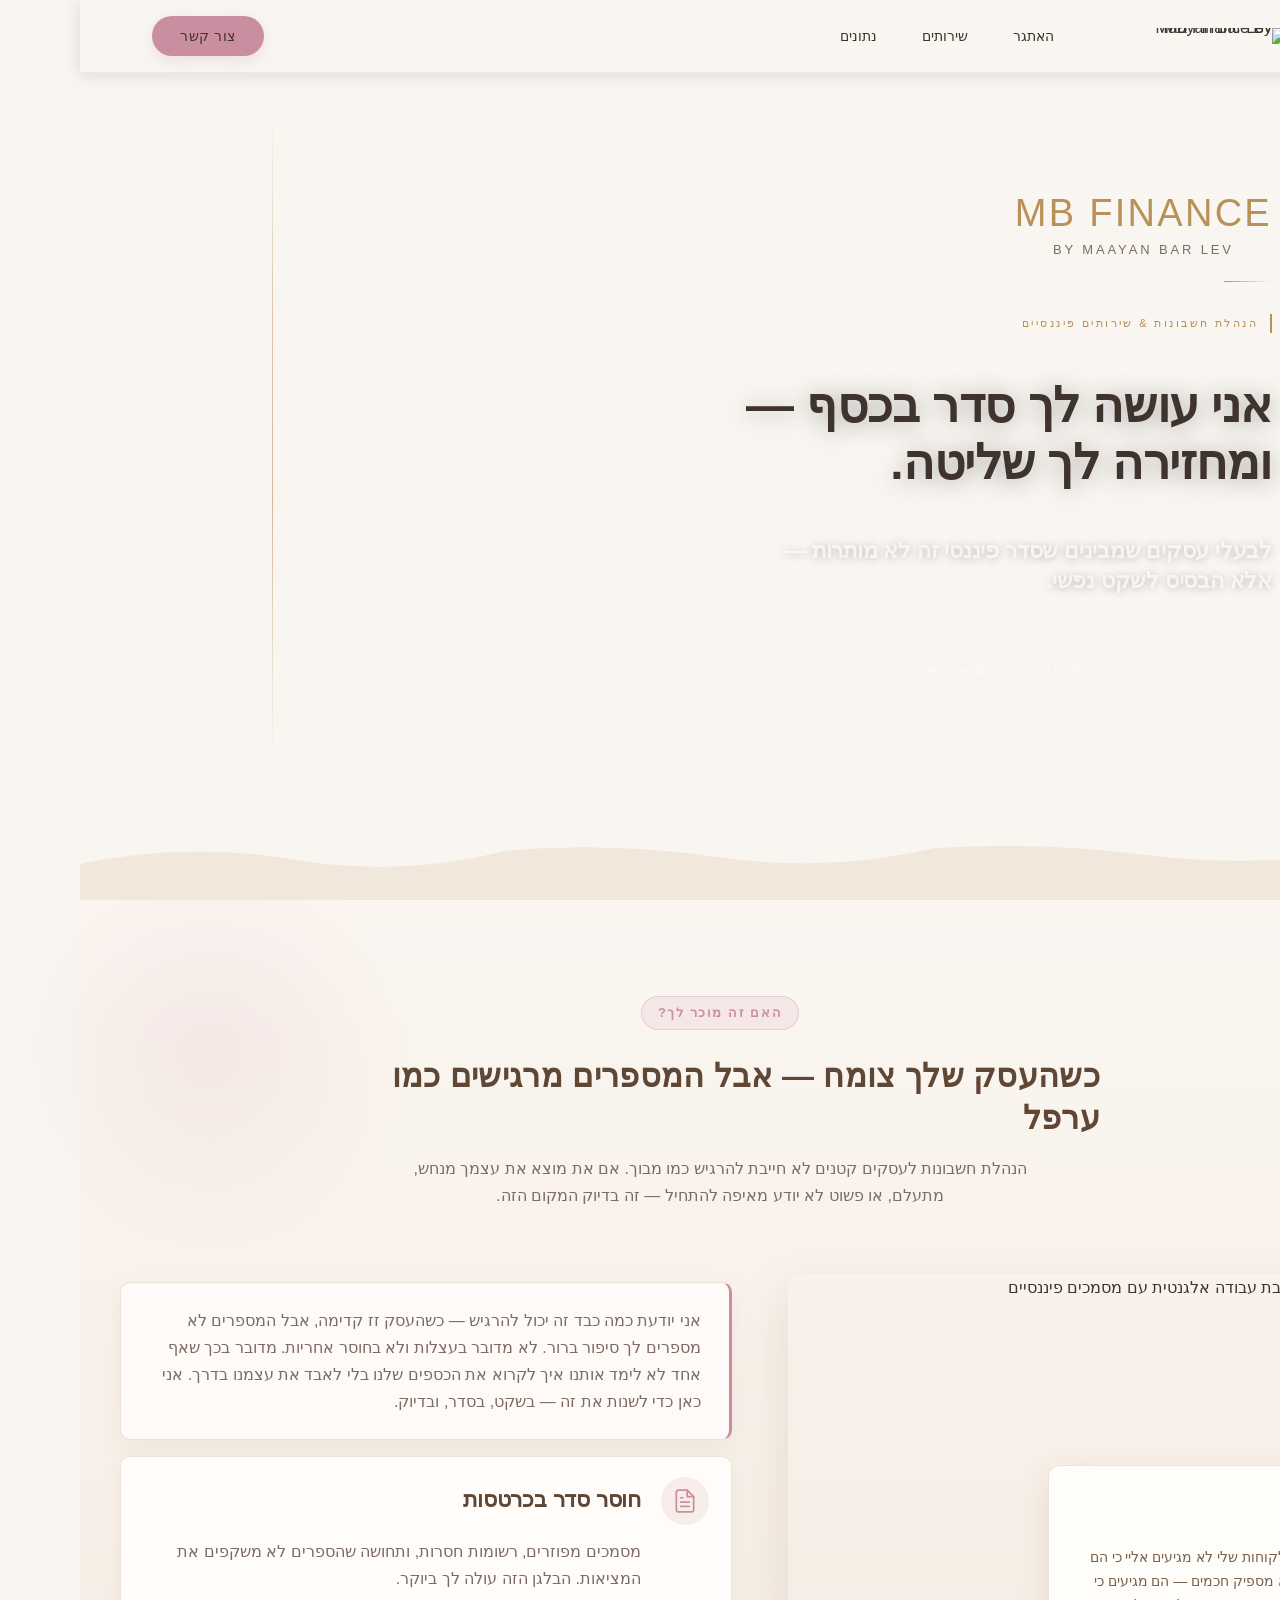
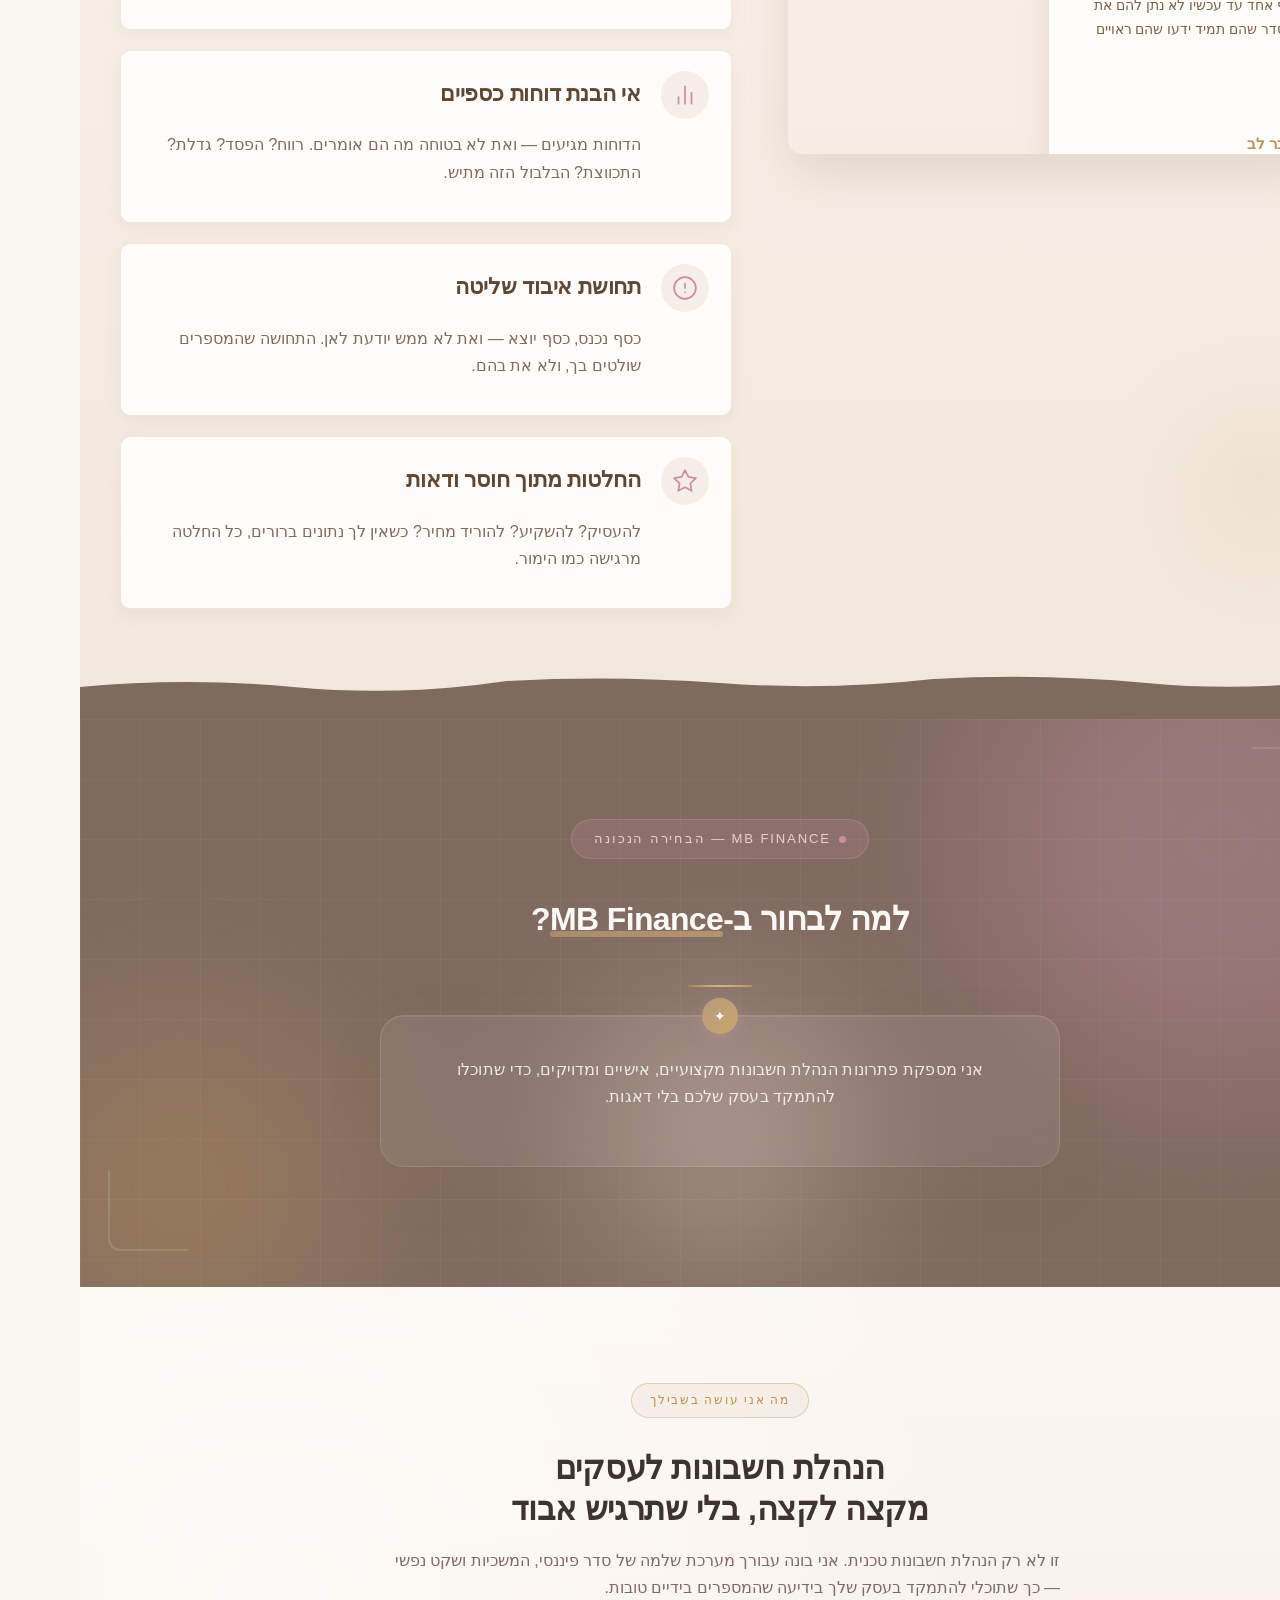
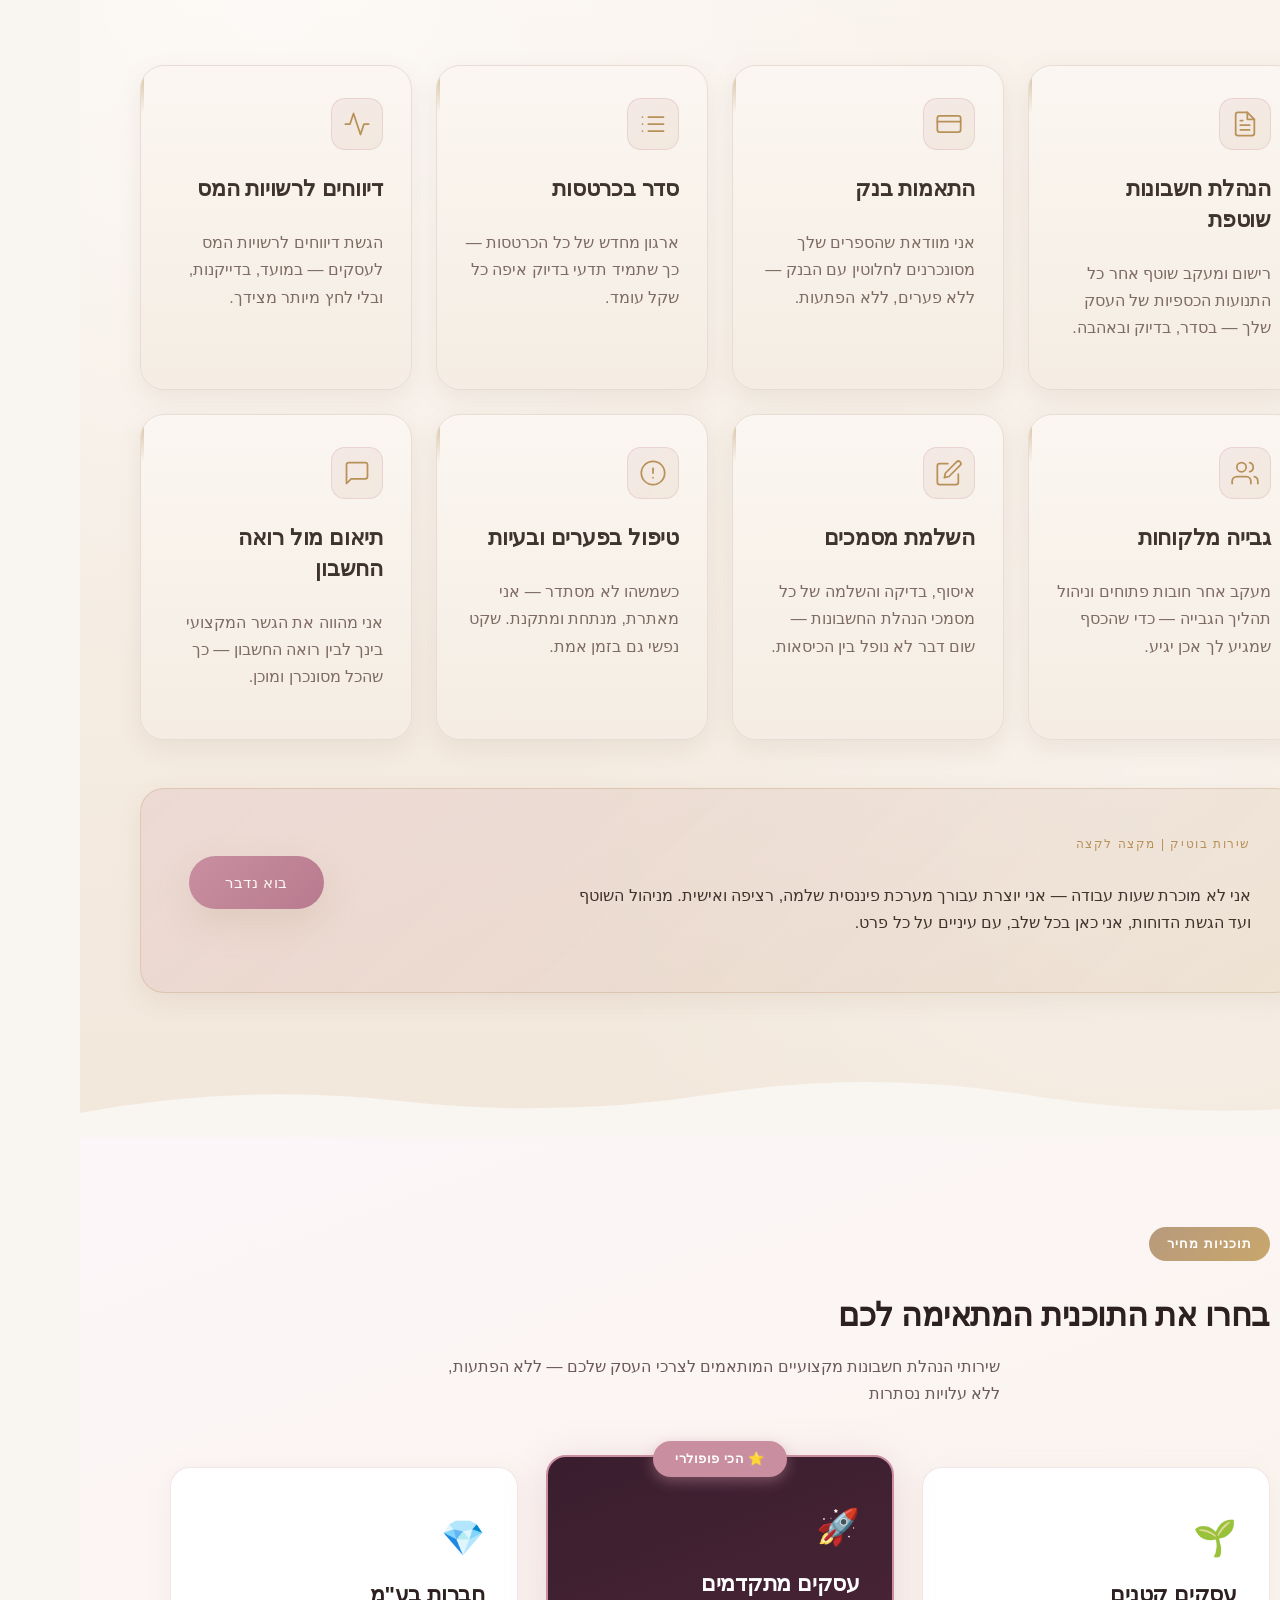
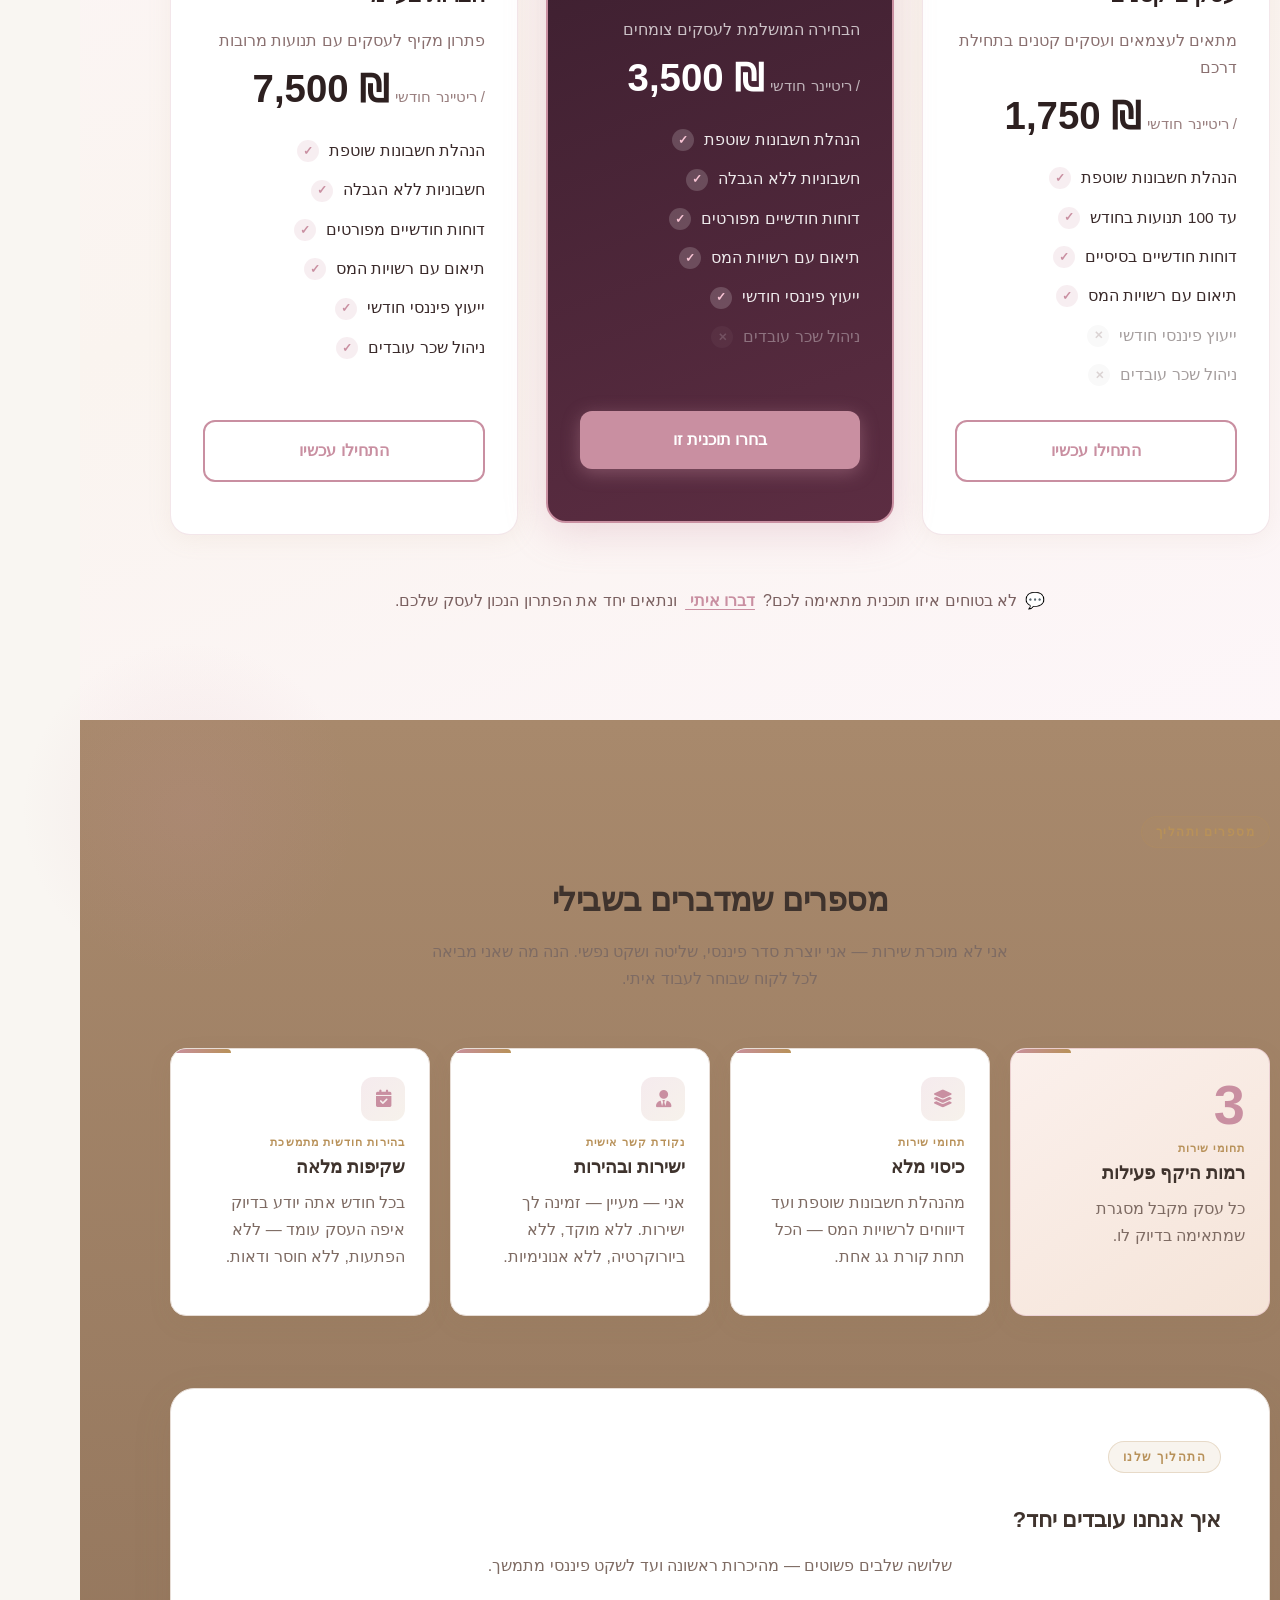
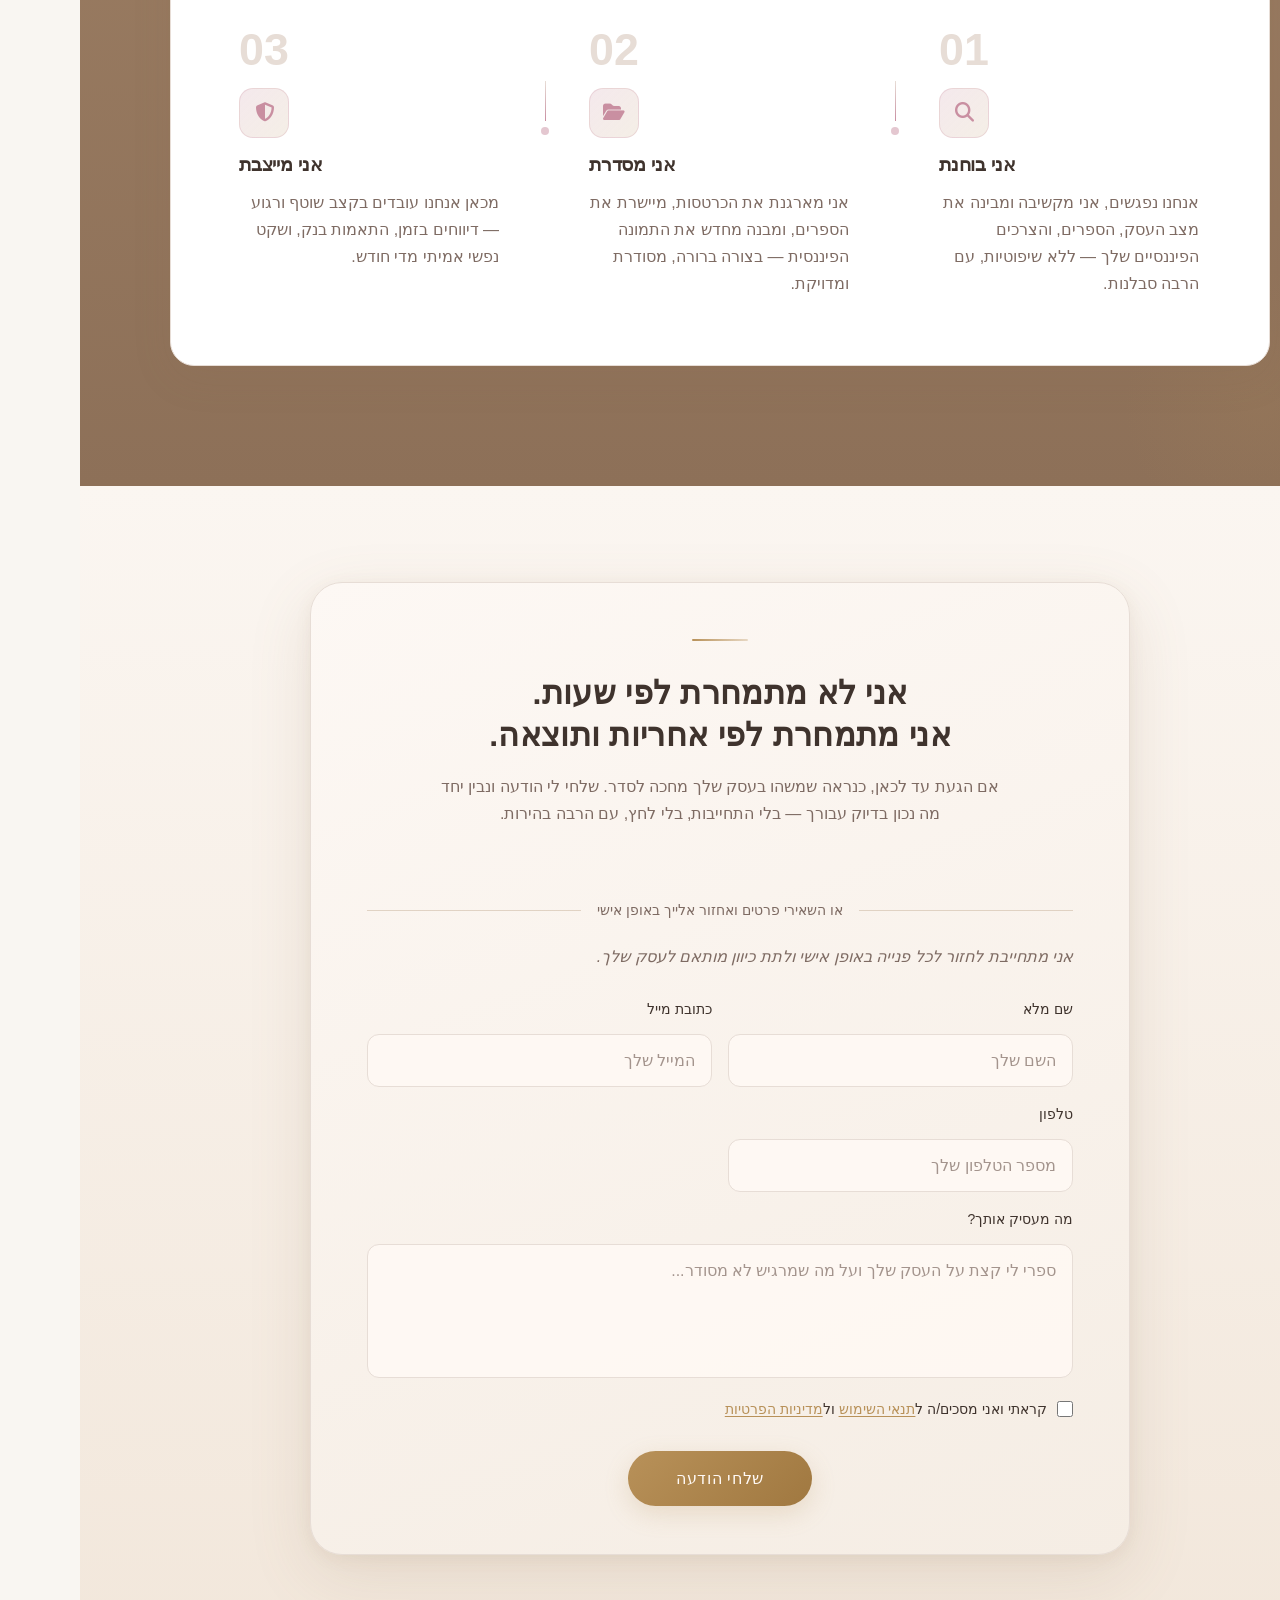
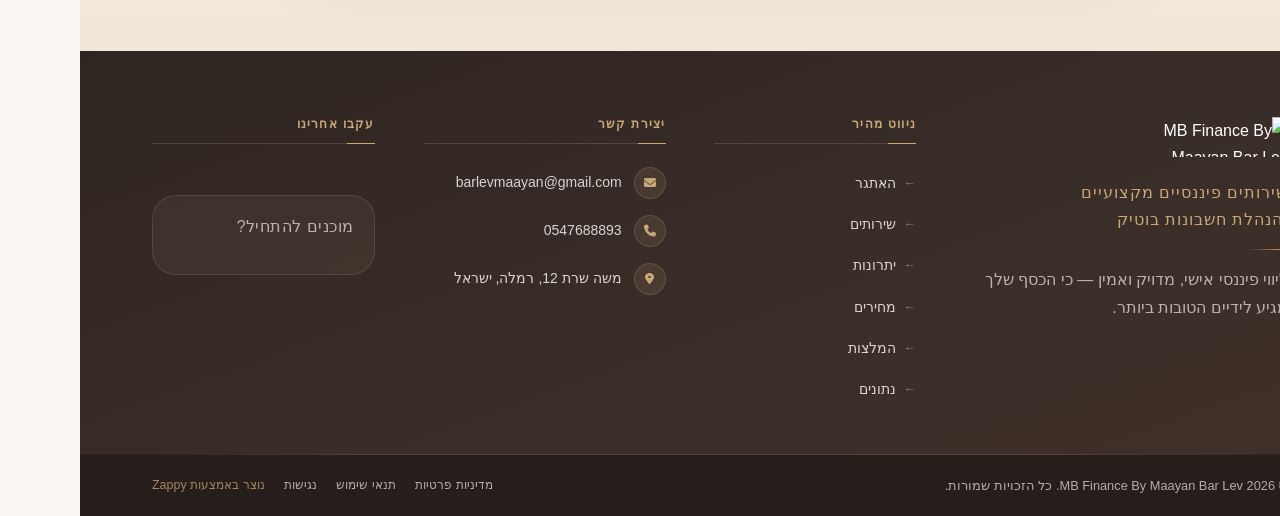
==== commit dbf973dc: "Background sync: Progressive GitHub Sync" ====
--- a/index.html
+++ b/index.html
@@ -2561,7 +2561,7 @@
       <h3 class="index-hero-h3">לבעלי עסקים שמבינים שסדר פיננסי זה לא מותרות —<br class="index-hero-br">אלא הבסיס לשקט נפשי.</h3>
 
       <div class="index-hero-ctas">
-        <a href="#" class="index-hero-btn-primary" data-element-type="button" data-element-id="btn-1775739790998-33dy047y8" data-native-element="true">
+        <a href="#" class="index-hero-btn-primary" data-element-type="button" data-element-id="btn-1775739790998-33dy047y8" data-native-element="true" style="display:none !important;">
           <i class="fab fa-whatsapp index-hero-btn-icon" aria-hidden="true"></i>
           שלחי לי הודעה בוואטסאפ
         </a>
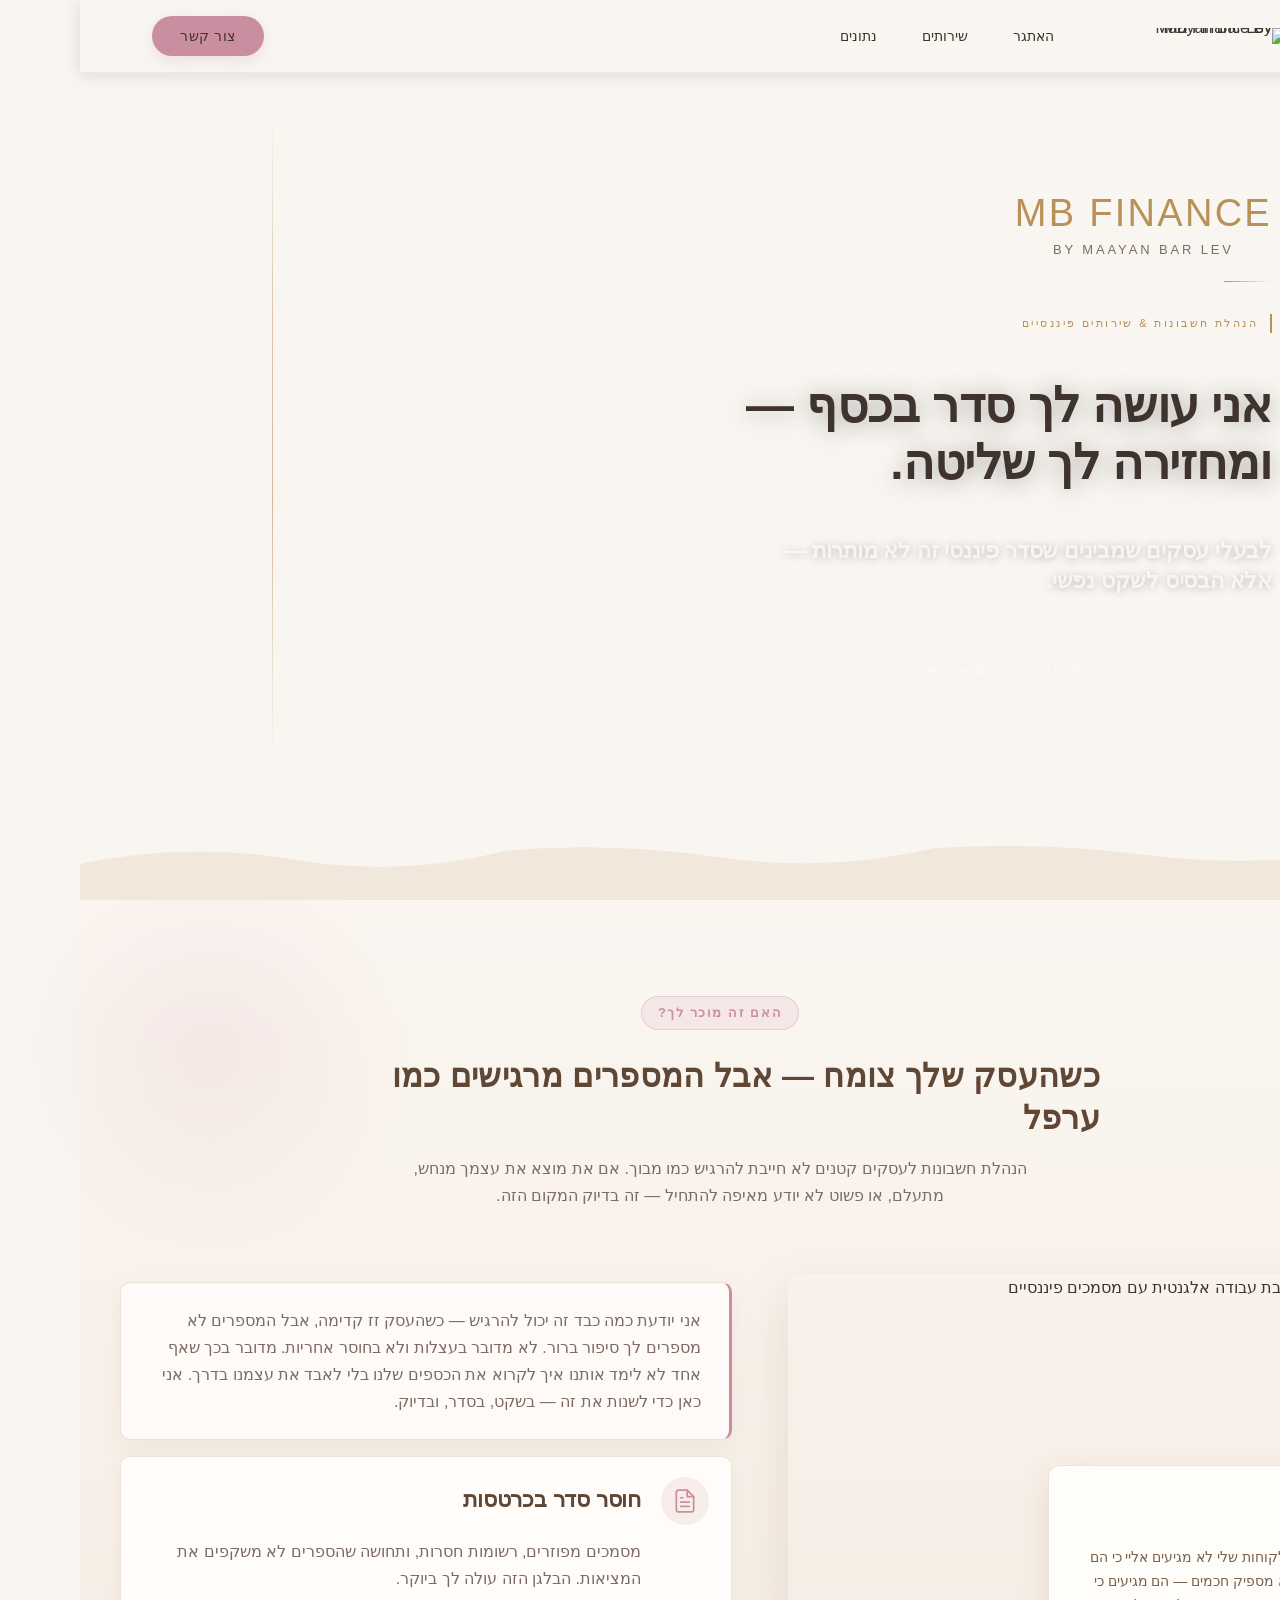
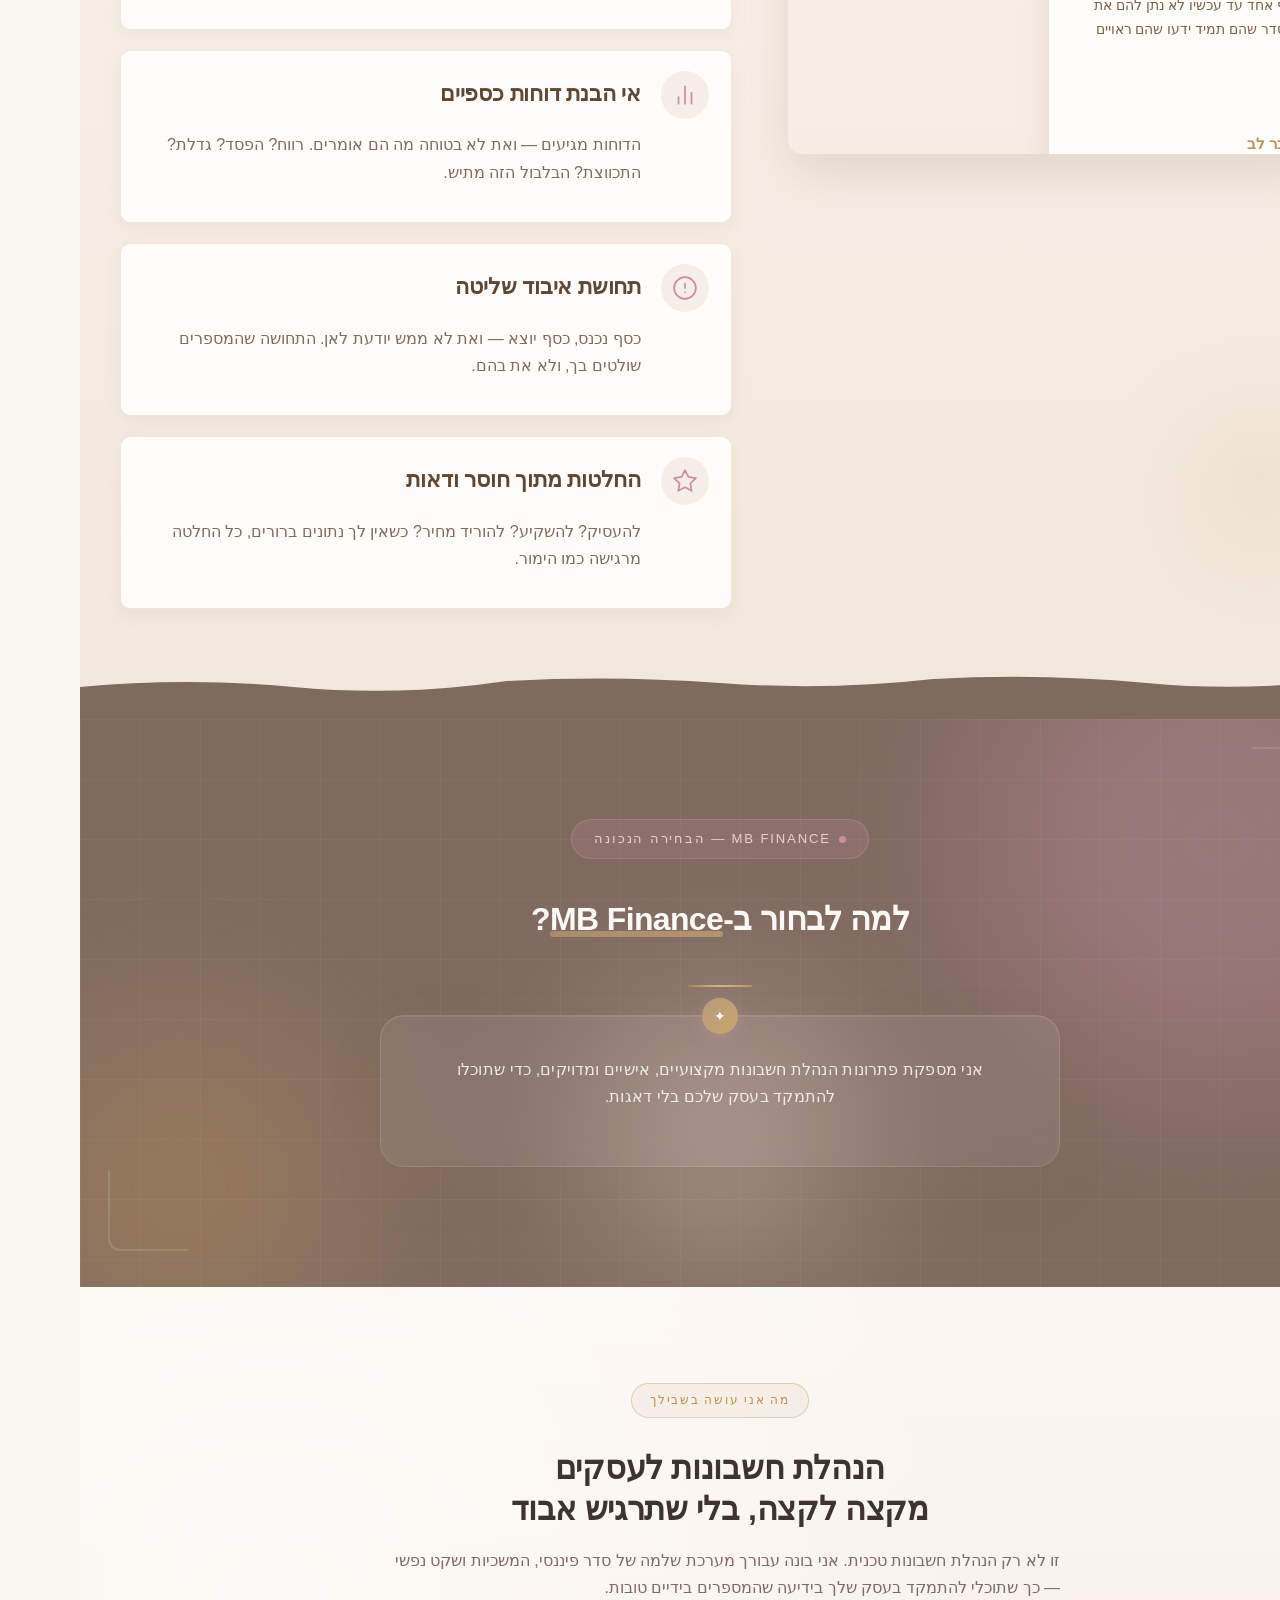
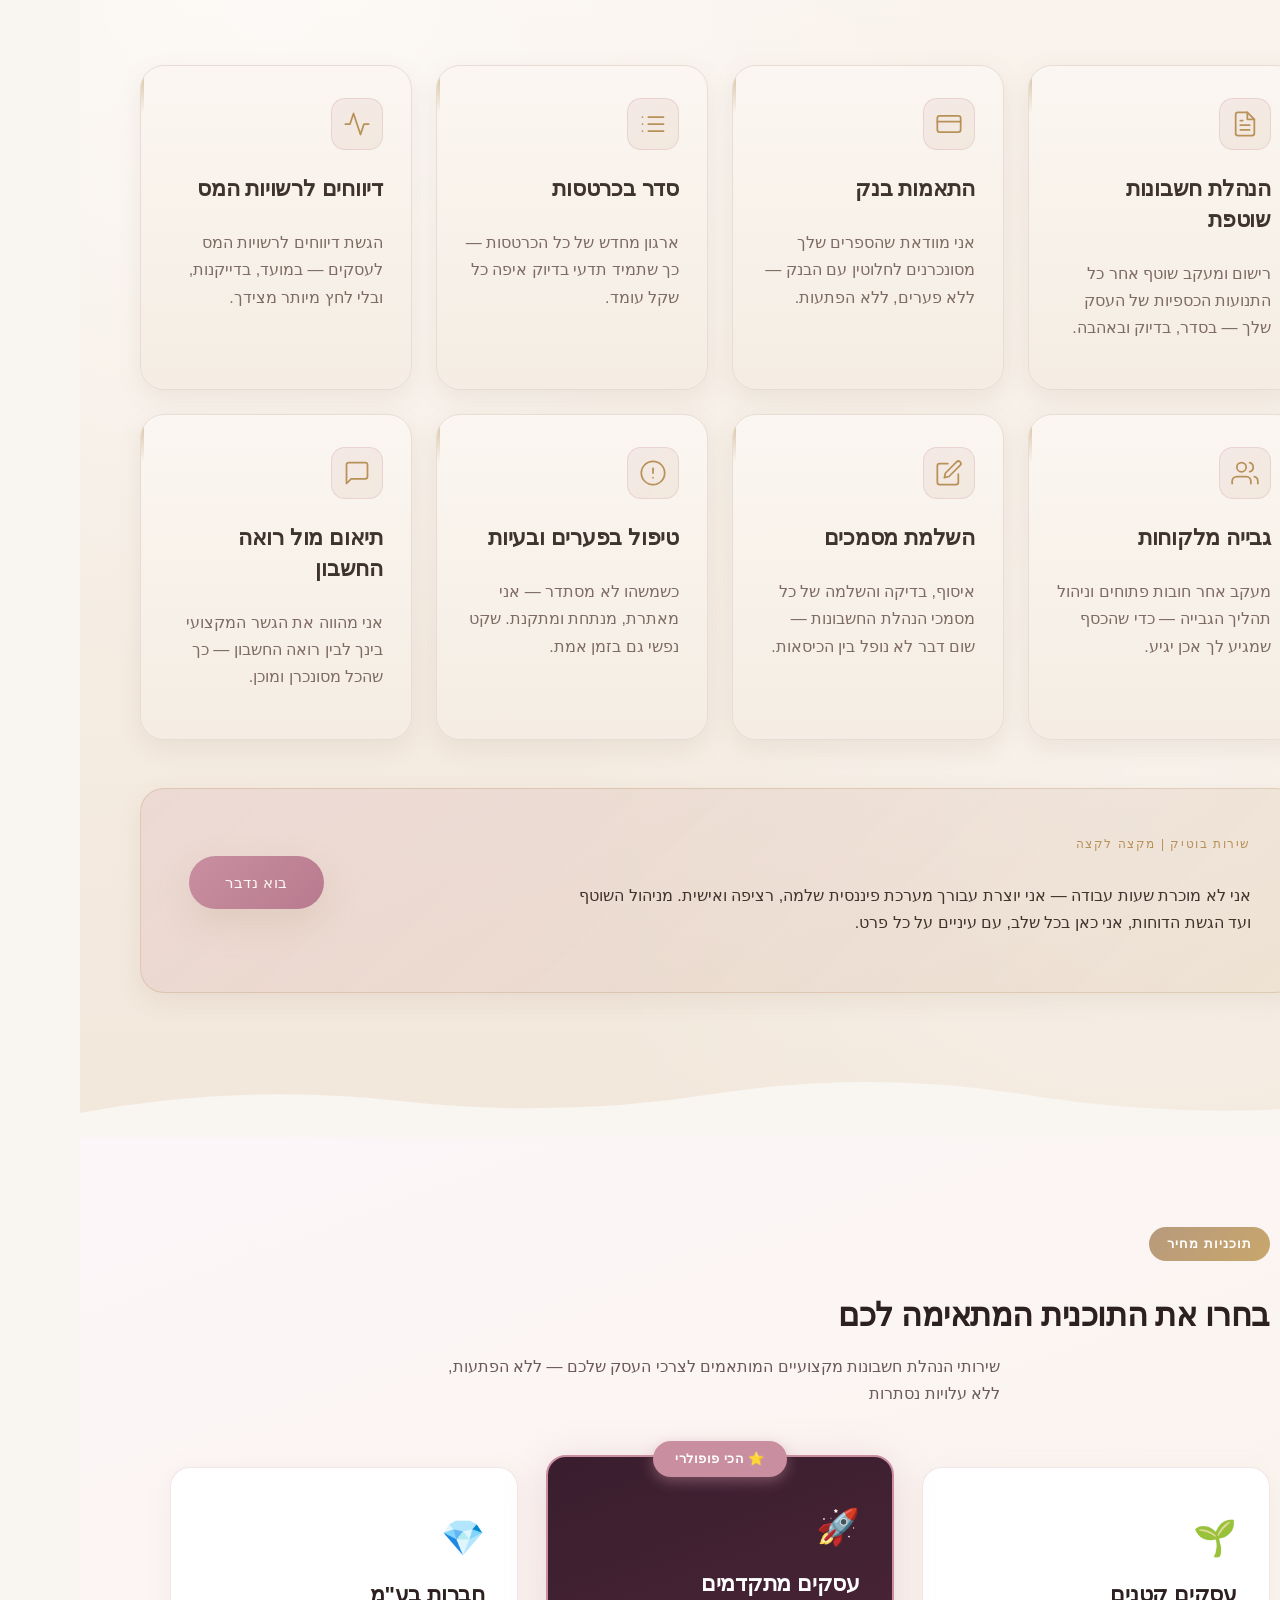
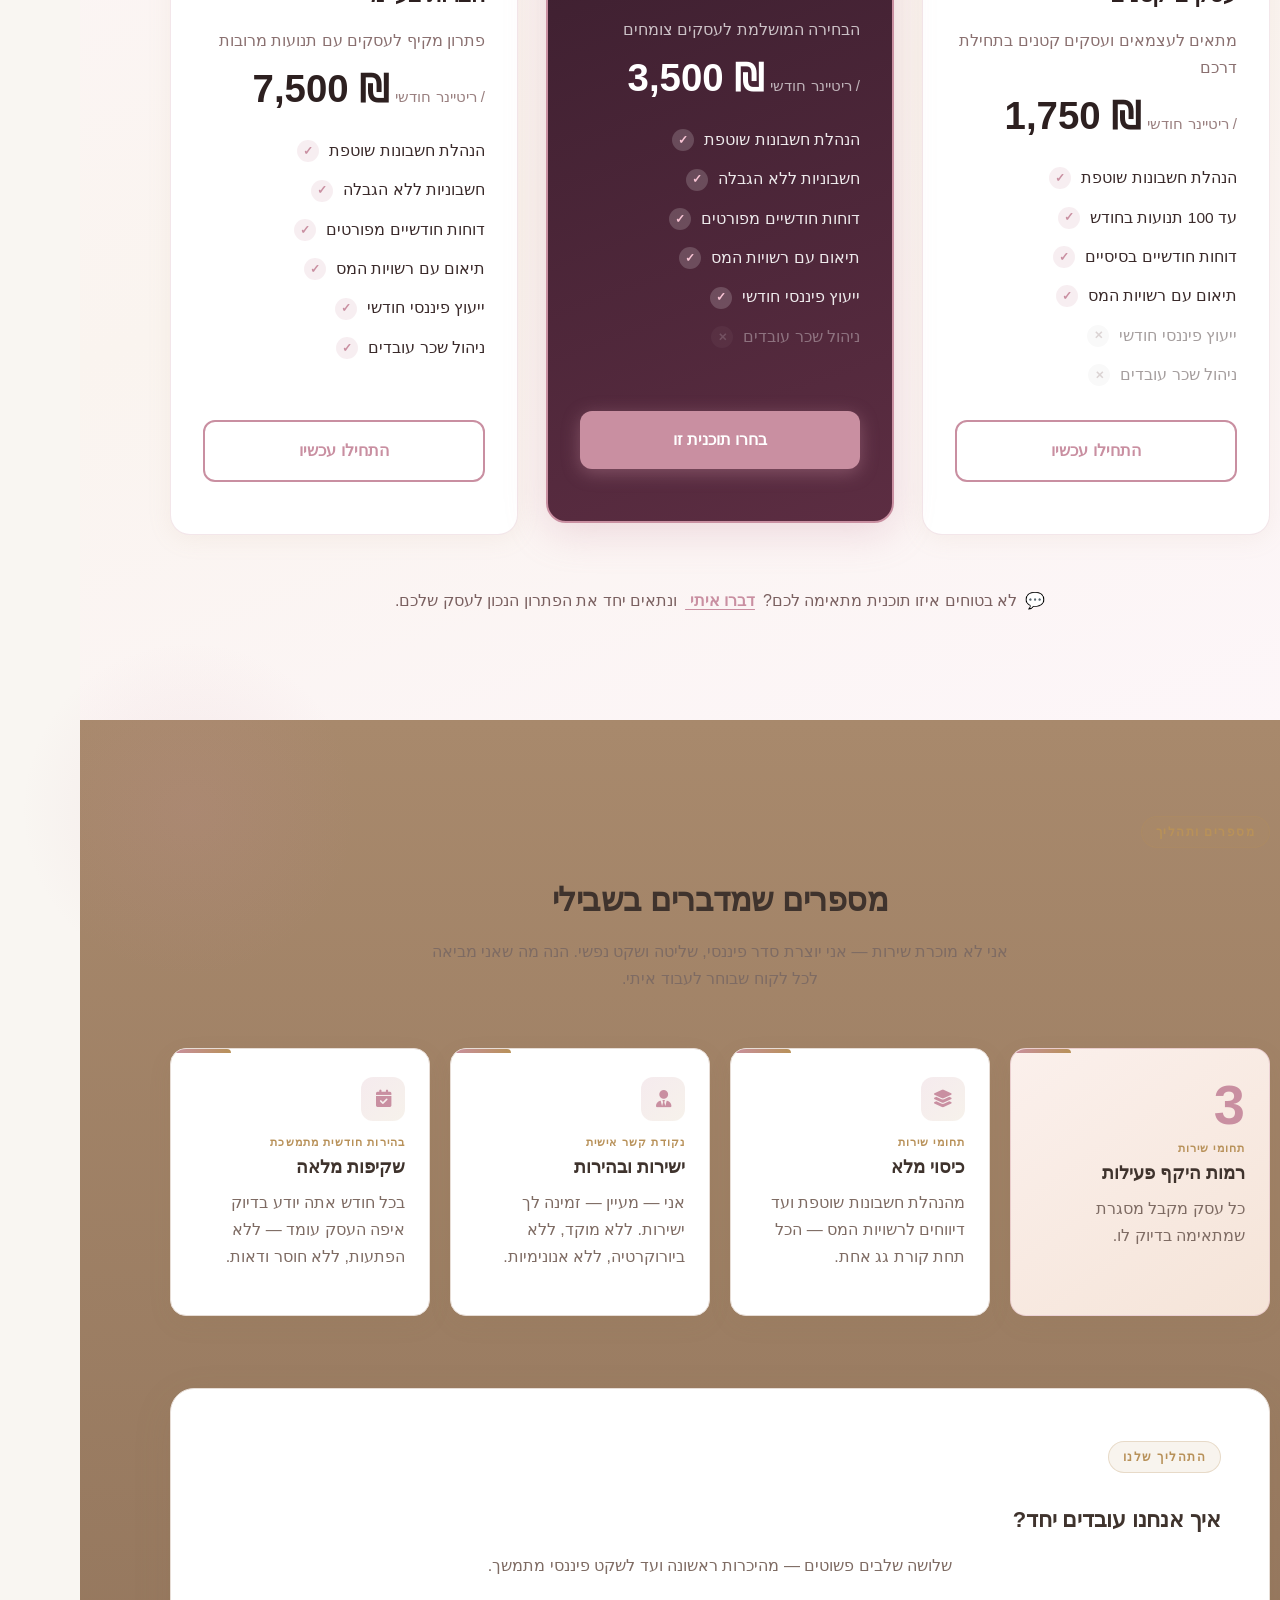
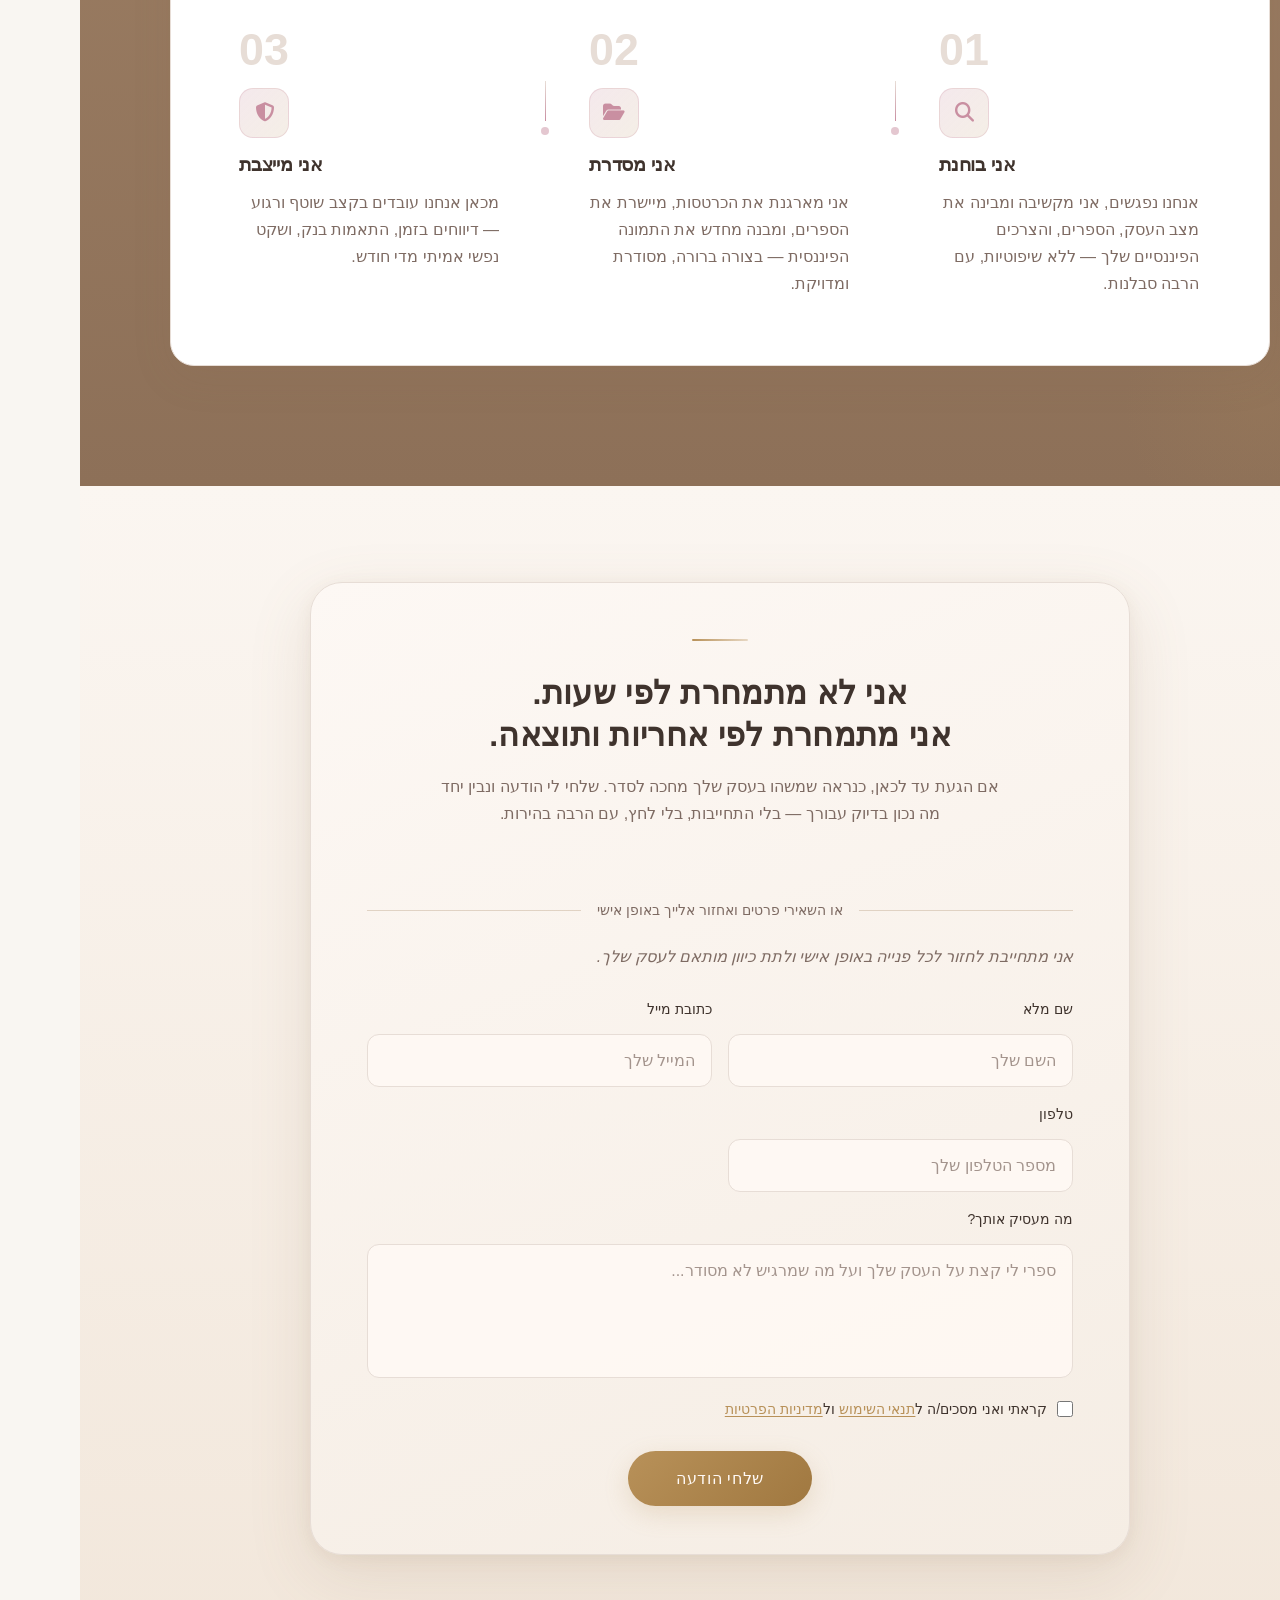
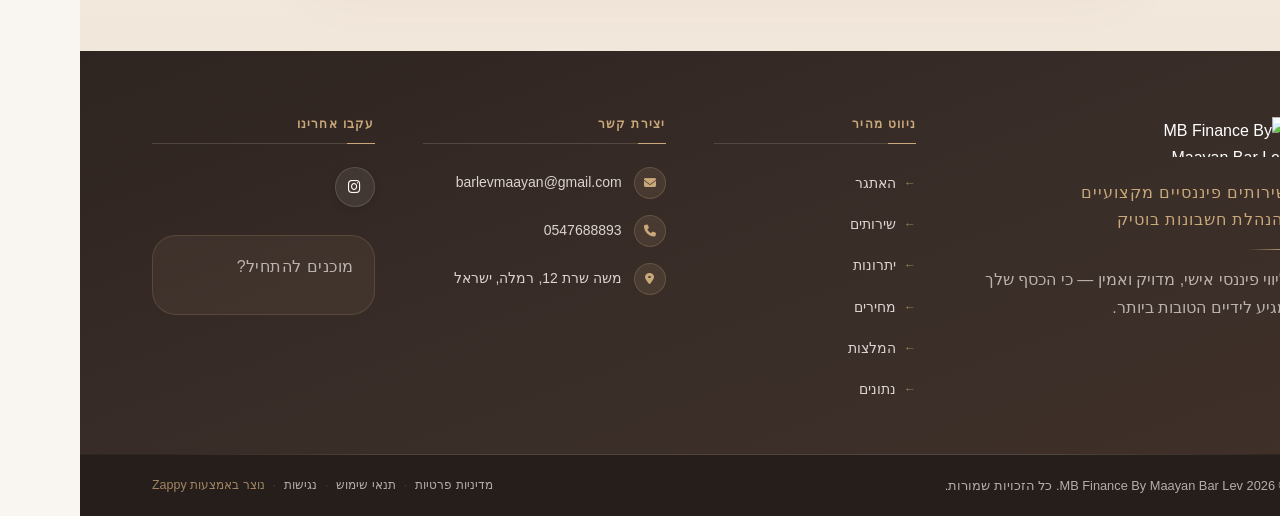
==== commit 354a32ae: "Background sync: Progressive GitHub Sync" ====
--- a/index.html
+++ b/index.html
@@ -3460,7 +3460,7 @@
           <h4 class="footer-heading">עקבו אחרינו</h4>
           <div class="footer-social-links">
             <a href="#" aria-label="Facebook" class="social-btn" style="display:none !important;"><i class="fab fa-facebook-f"></i></a>
-            <a href="#" aria-label="Instagram" class="social-btn" style="display:none !important;"><i class="fab fa-instagram"></i></a>
+            <a href="https://instagram.com/maayanbarlev12" aria-label="Instagram" class="social-btn"><i class="fab fa-instagram"></i></a>
             <a href="#" aria-label="WhatsApp" class="social-btn social-btn--whatsapp" style="display:none !important;"><i class="fab fa-whatsapp"></i></a>
           </div>
           <div class="footer-cta-block">
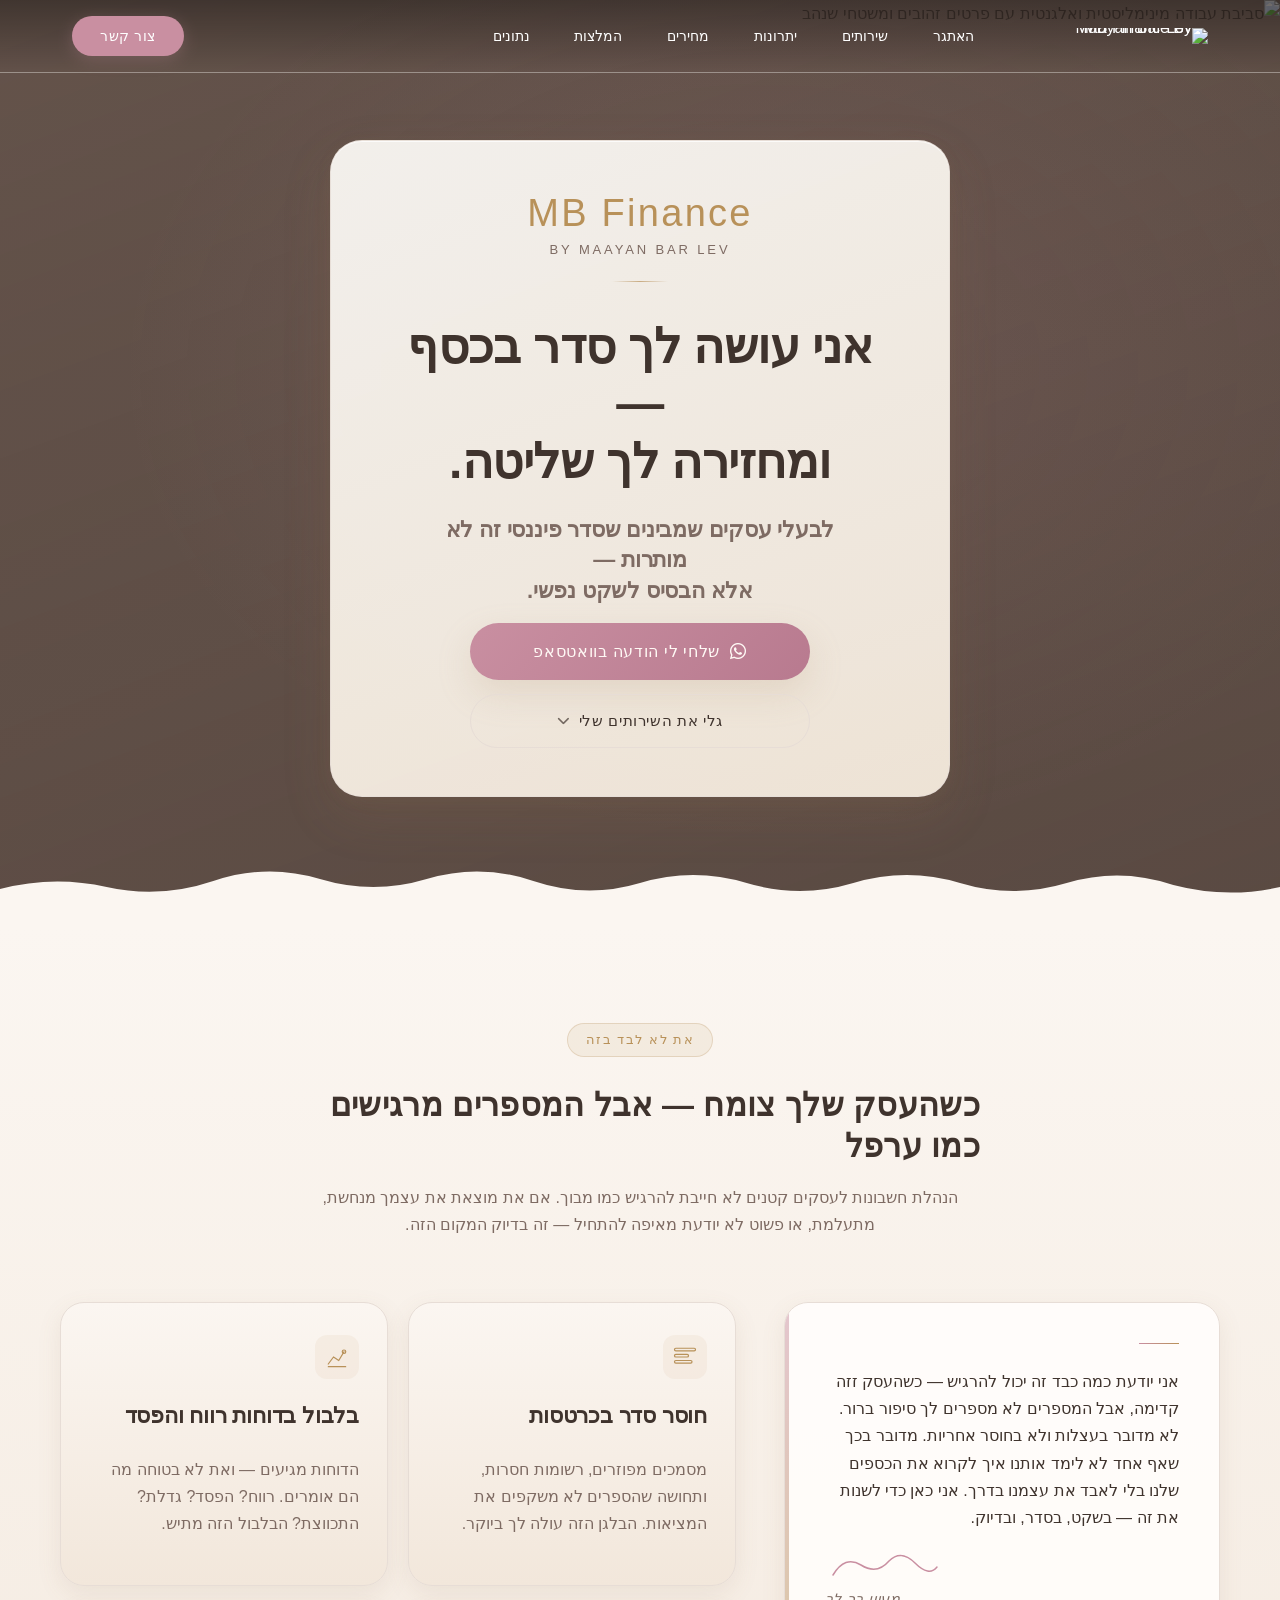
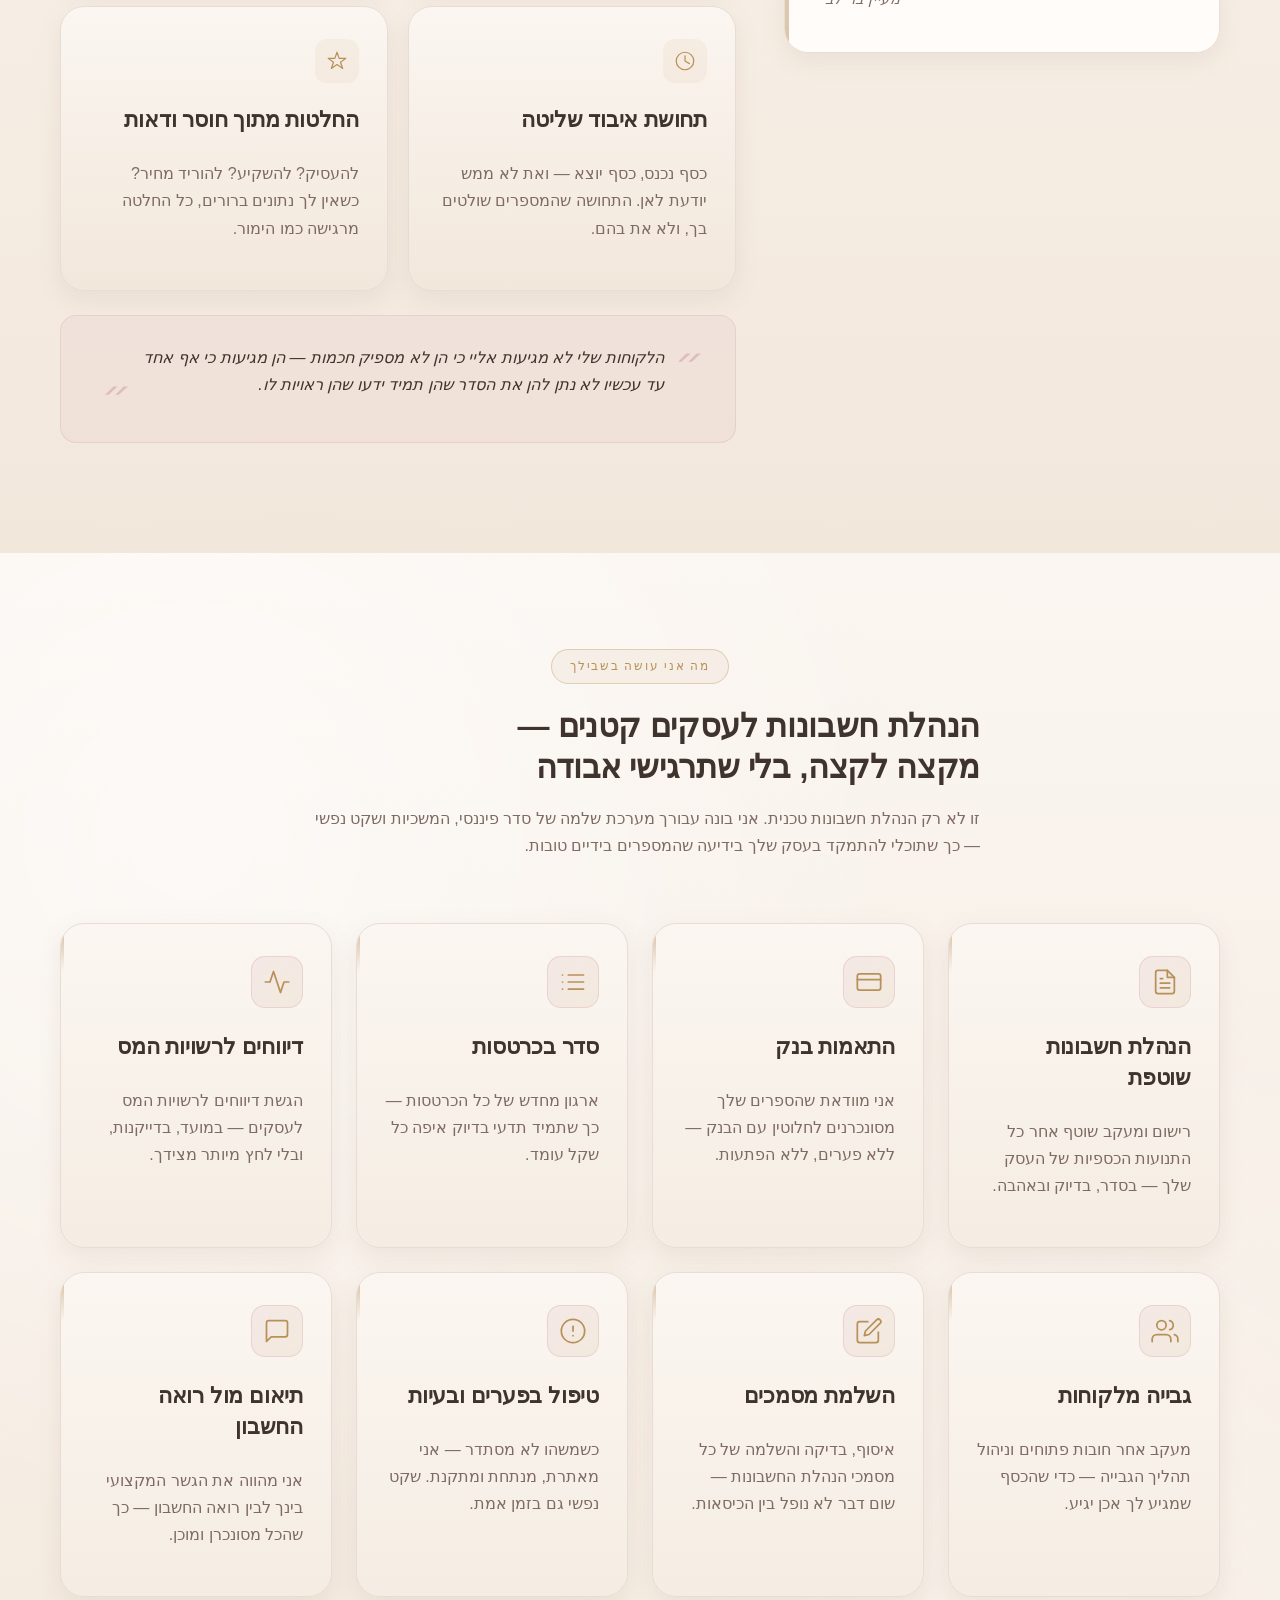
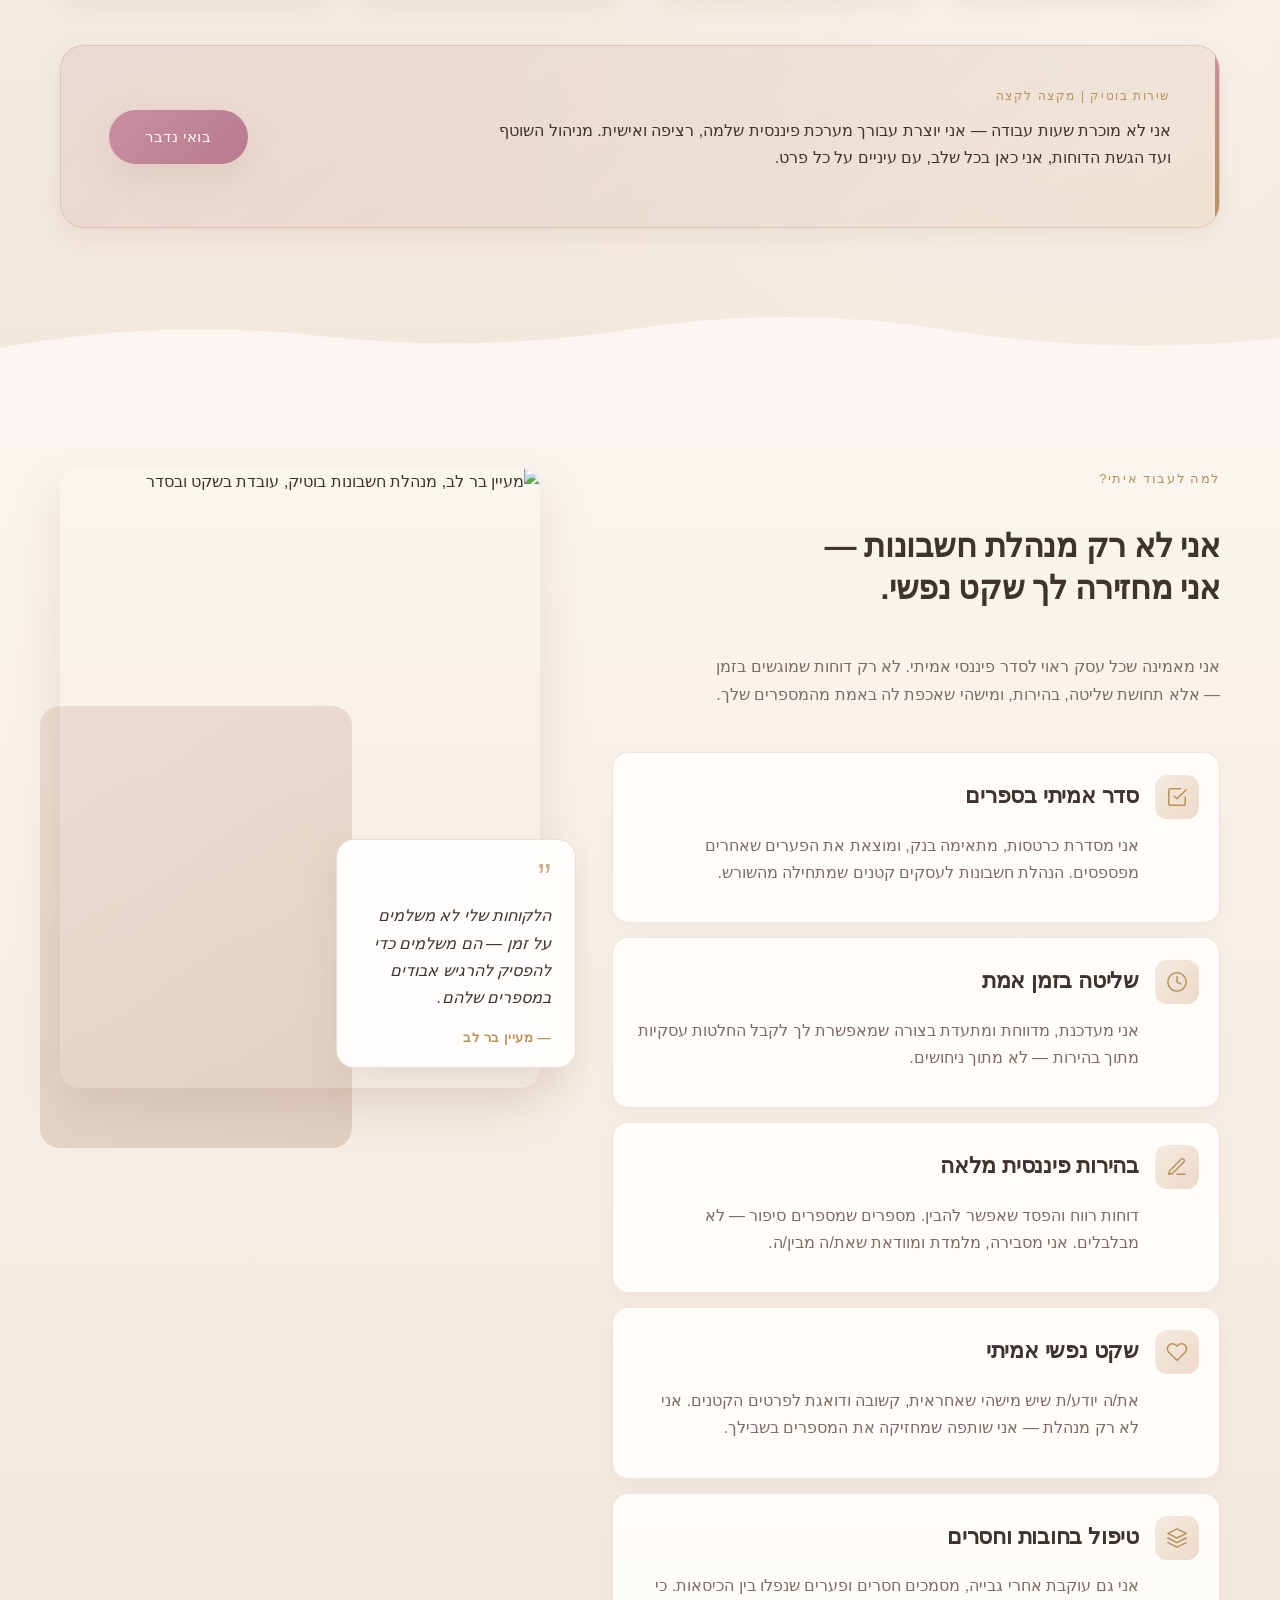
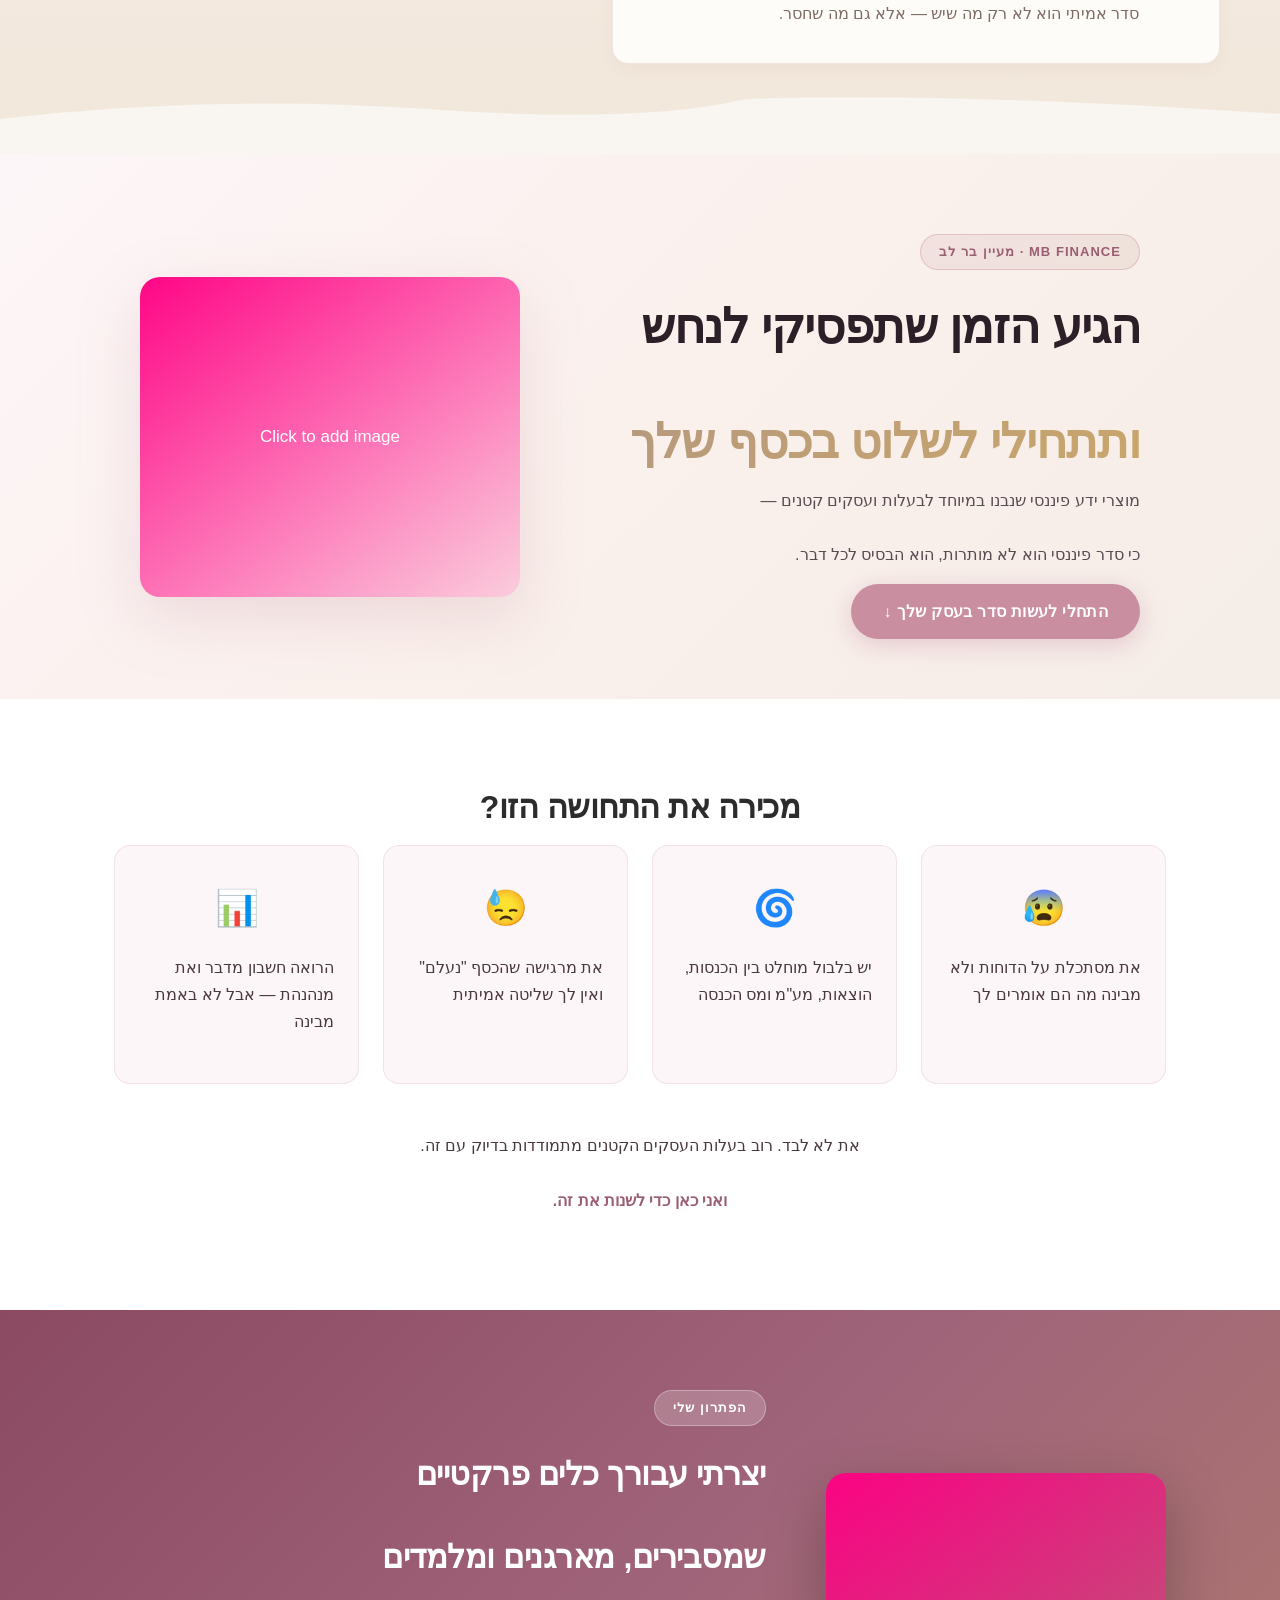
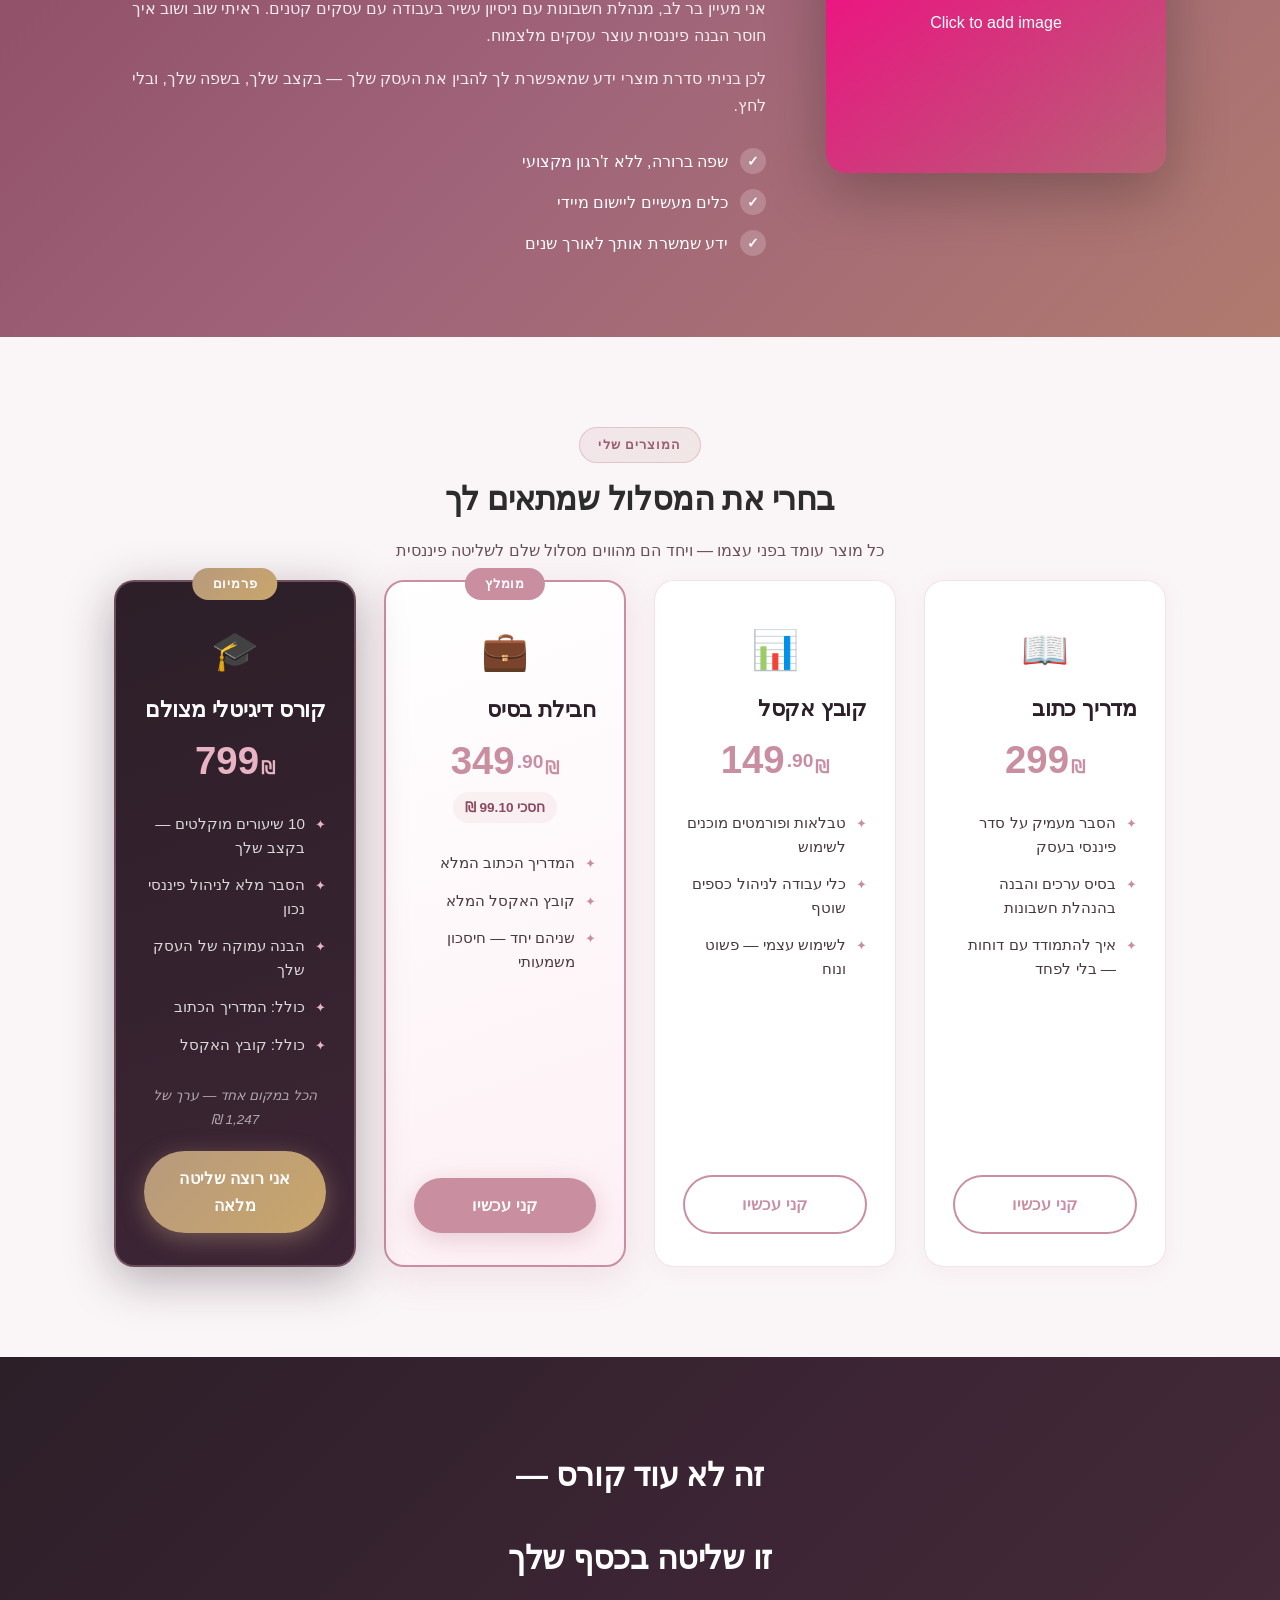
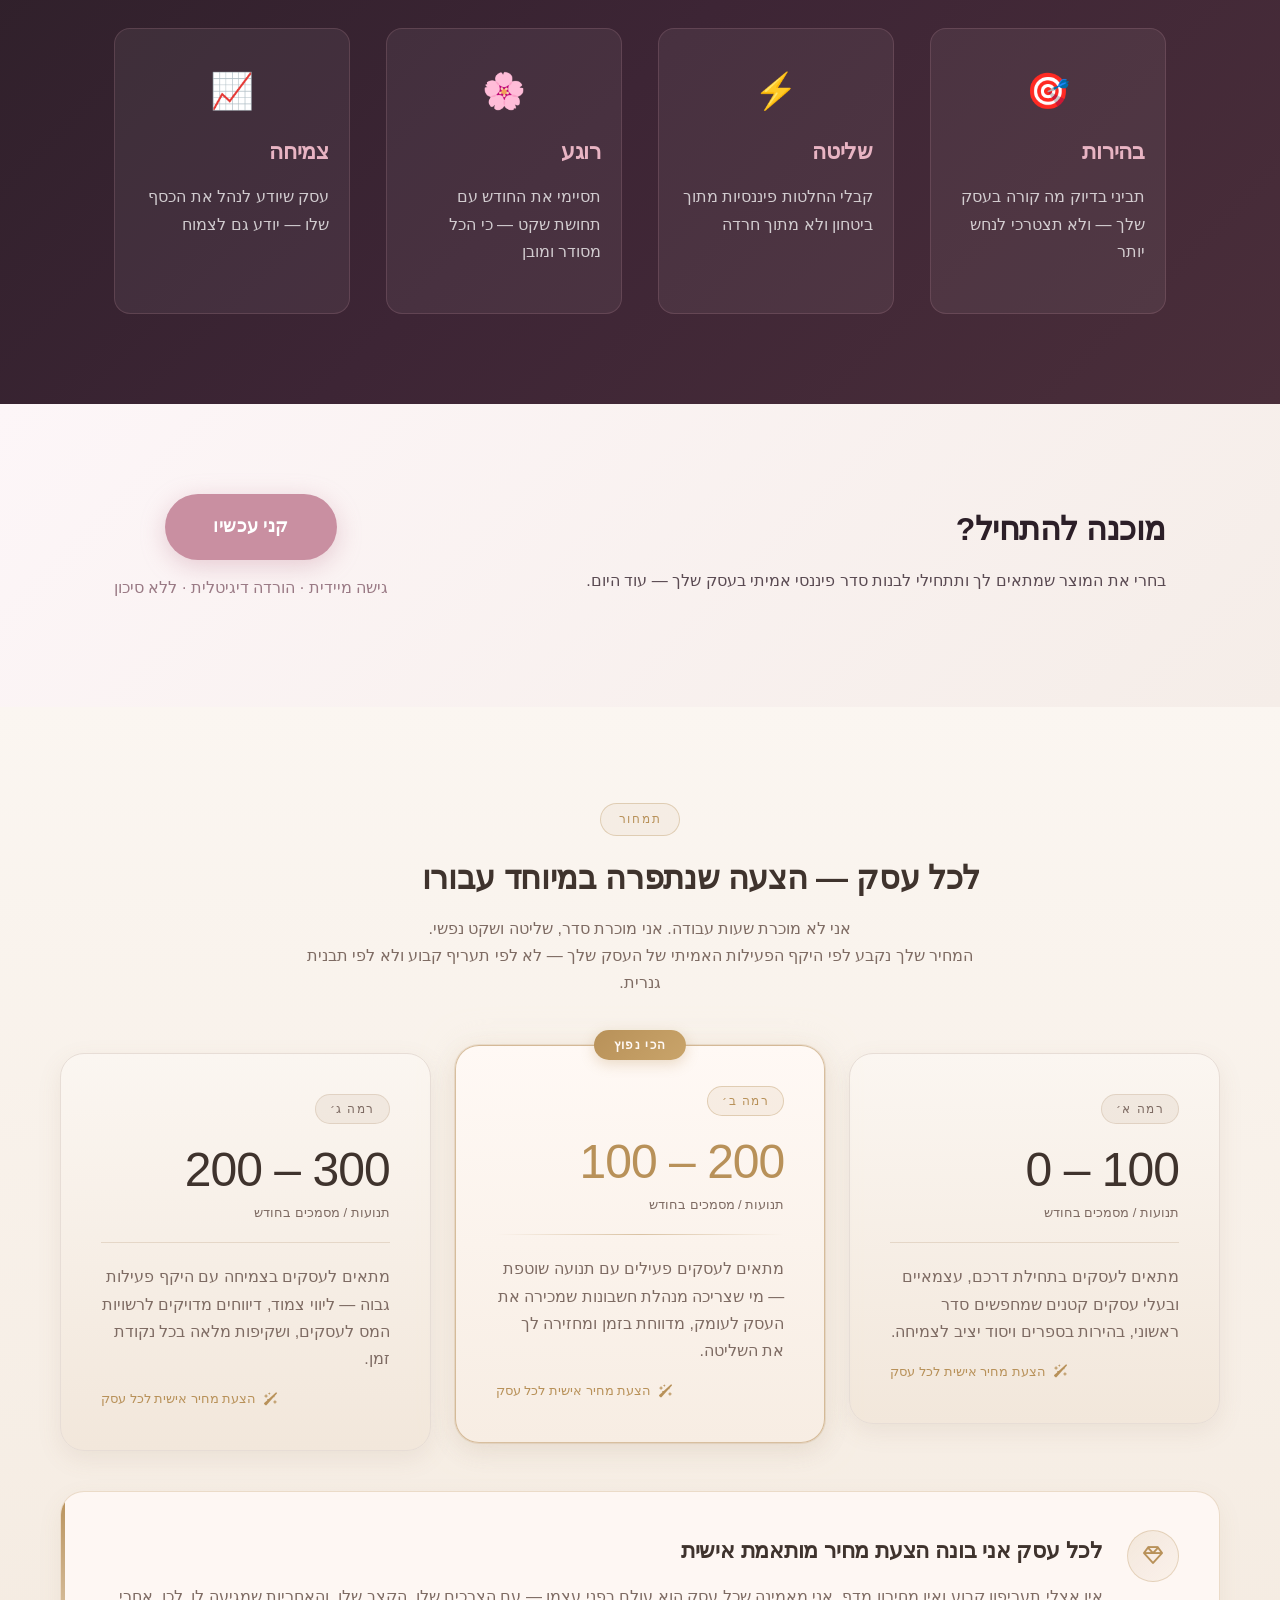
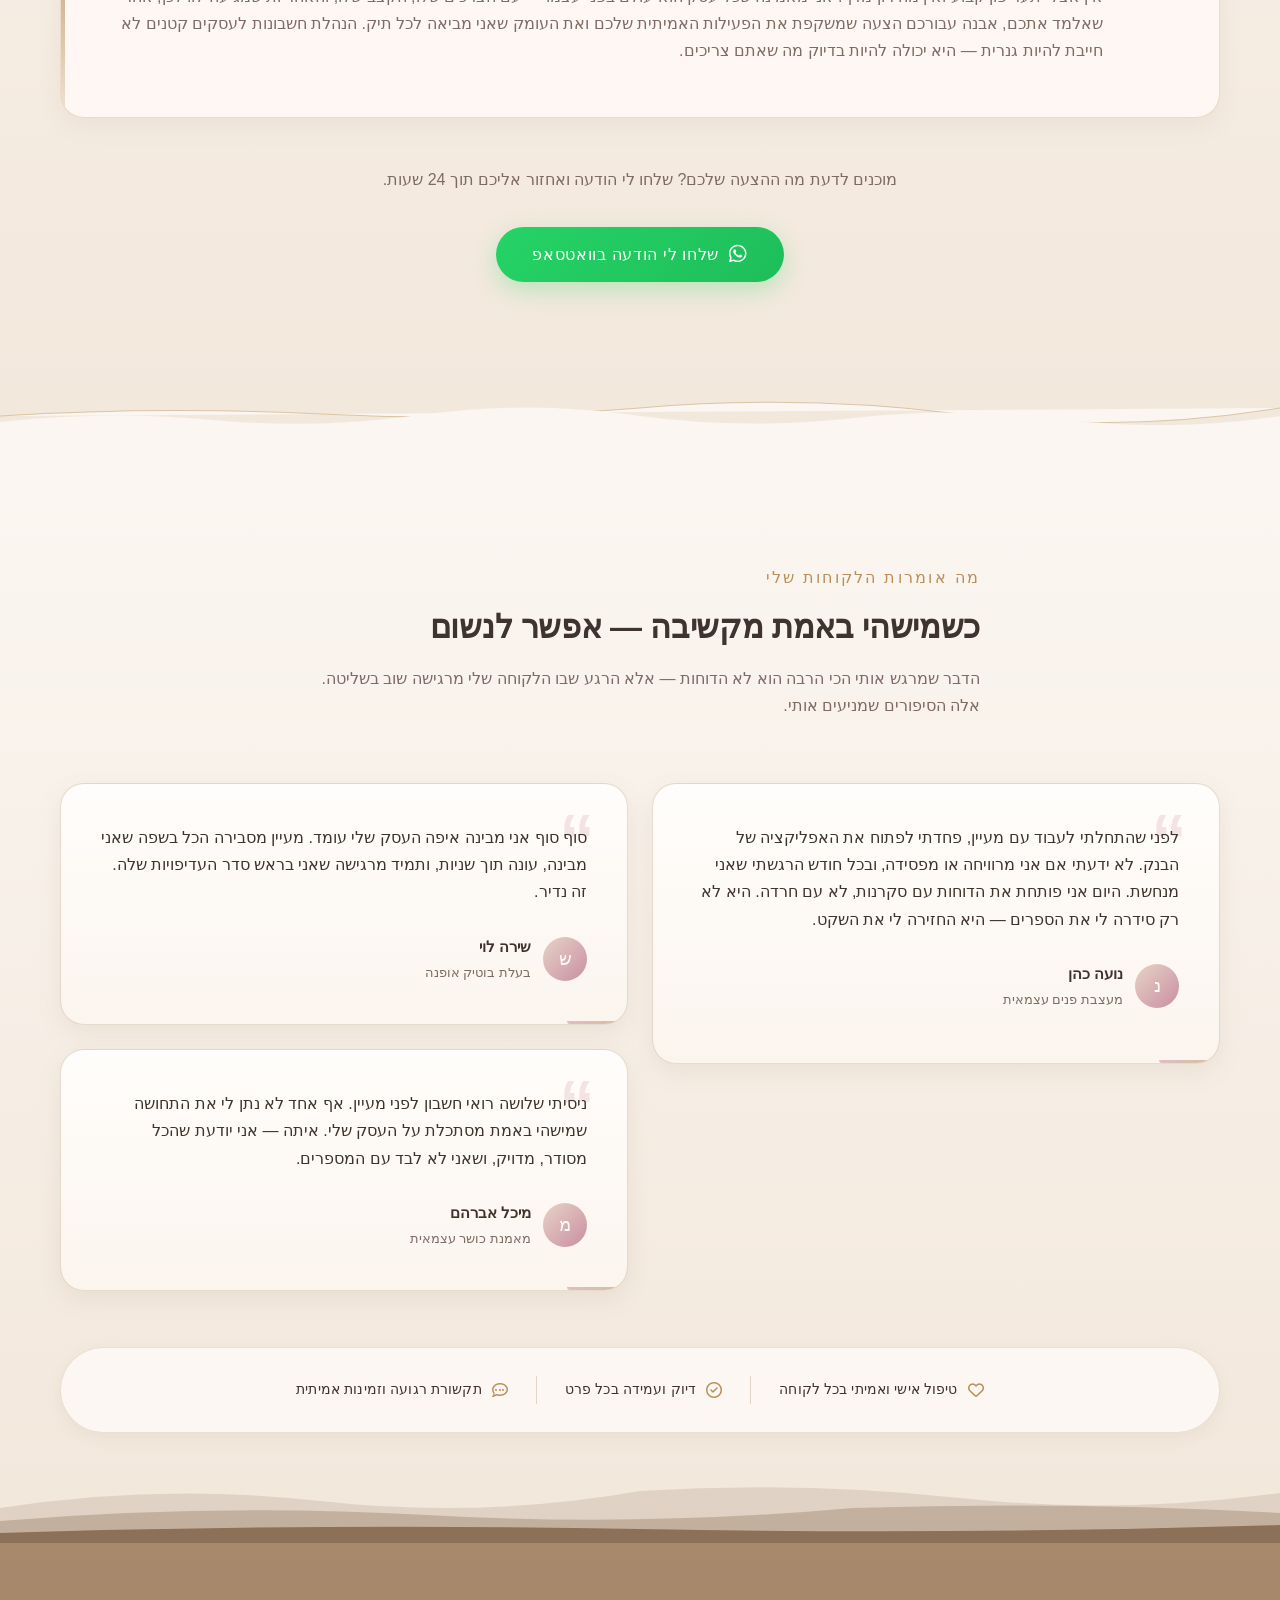
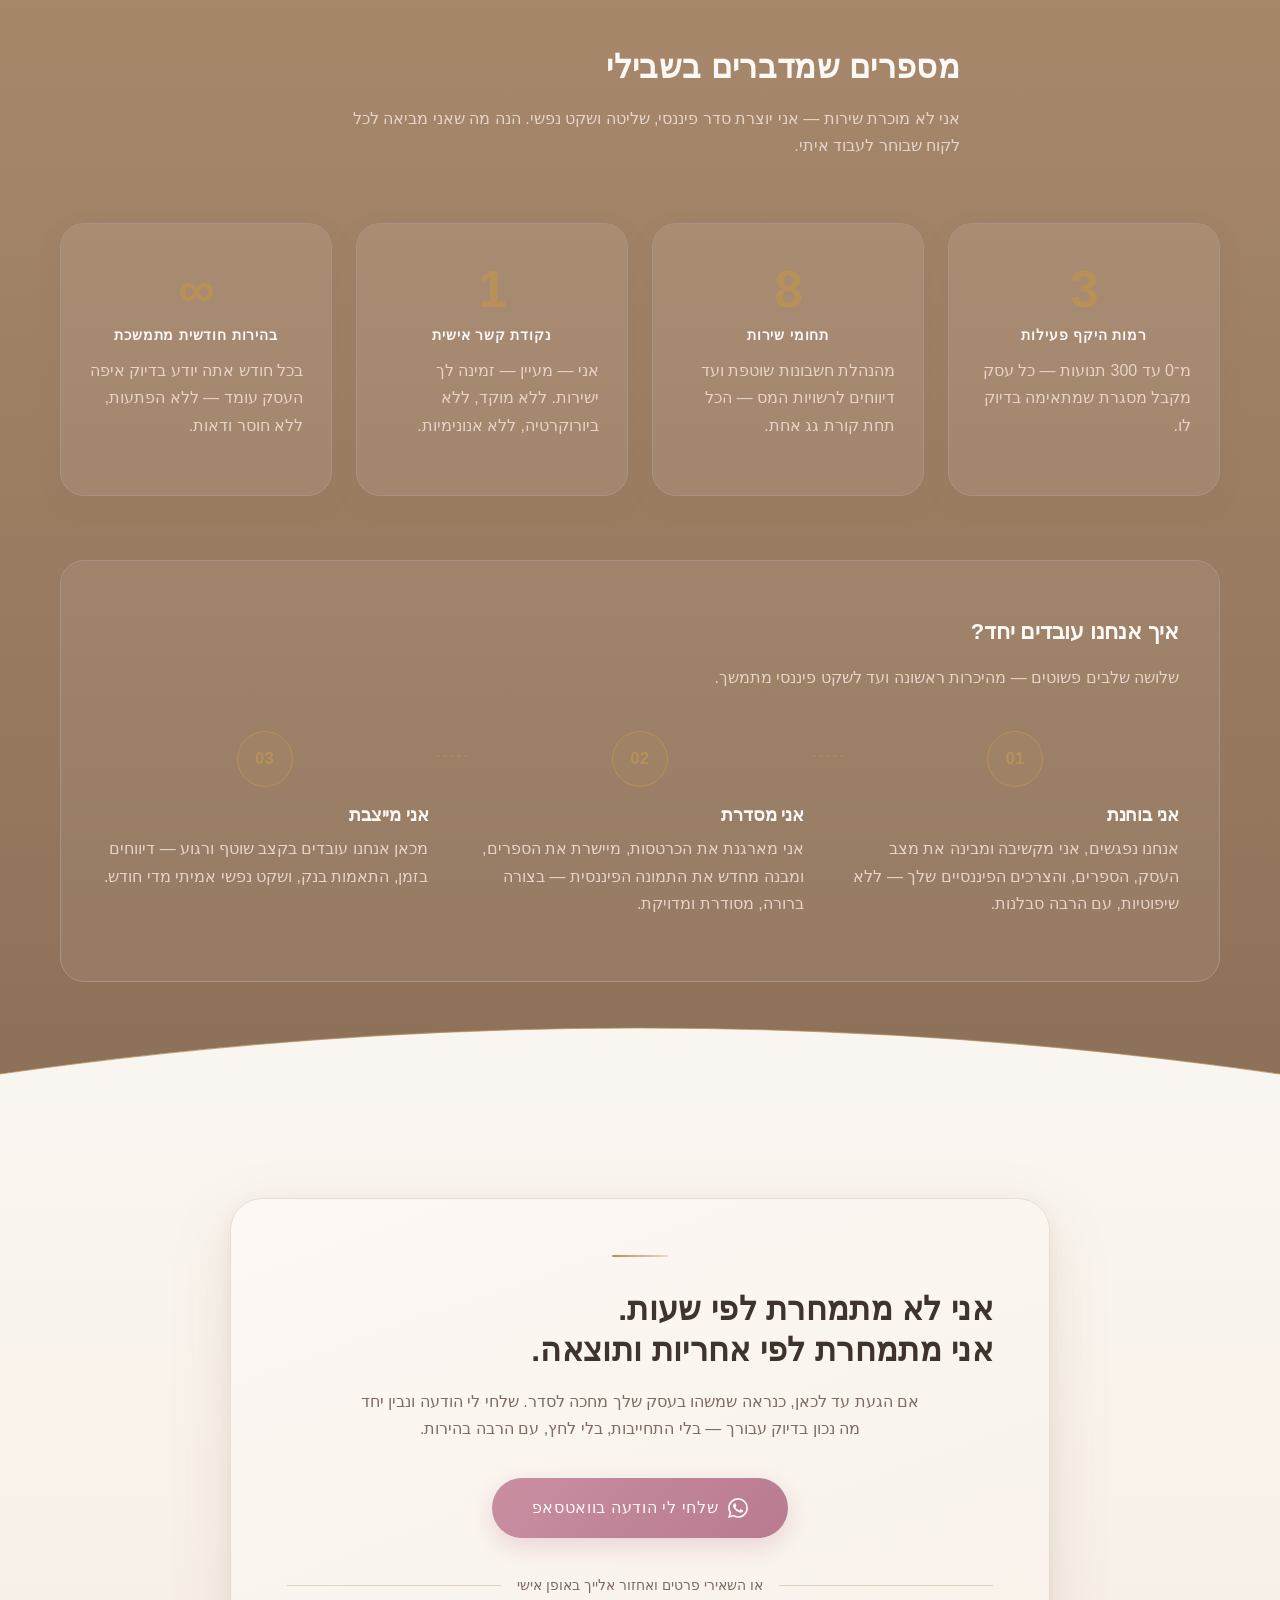
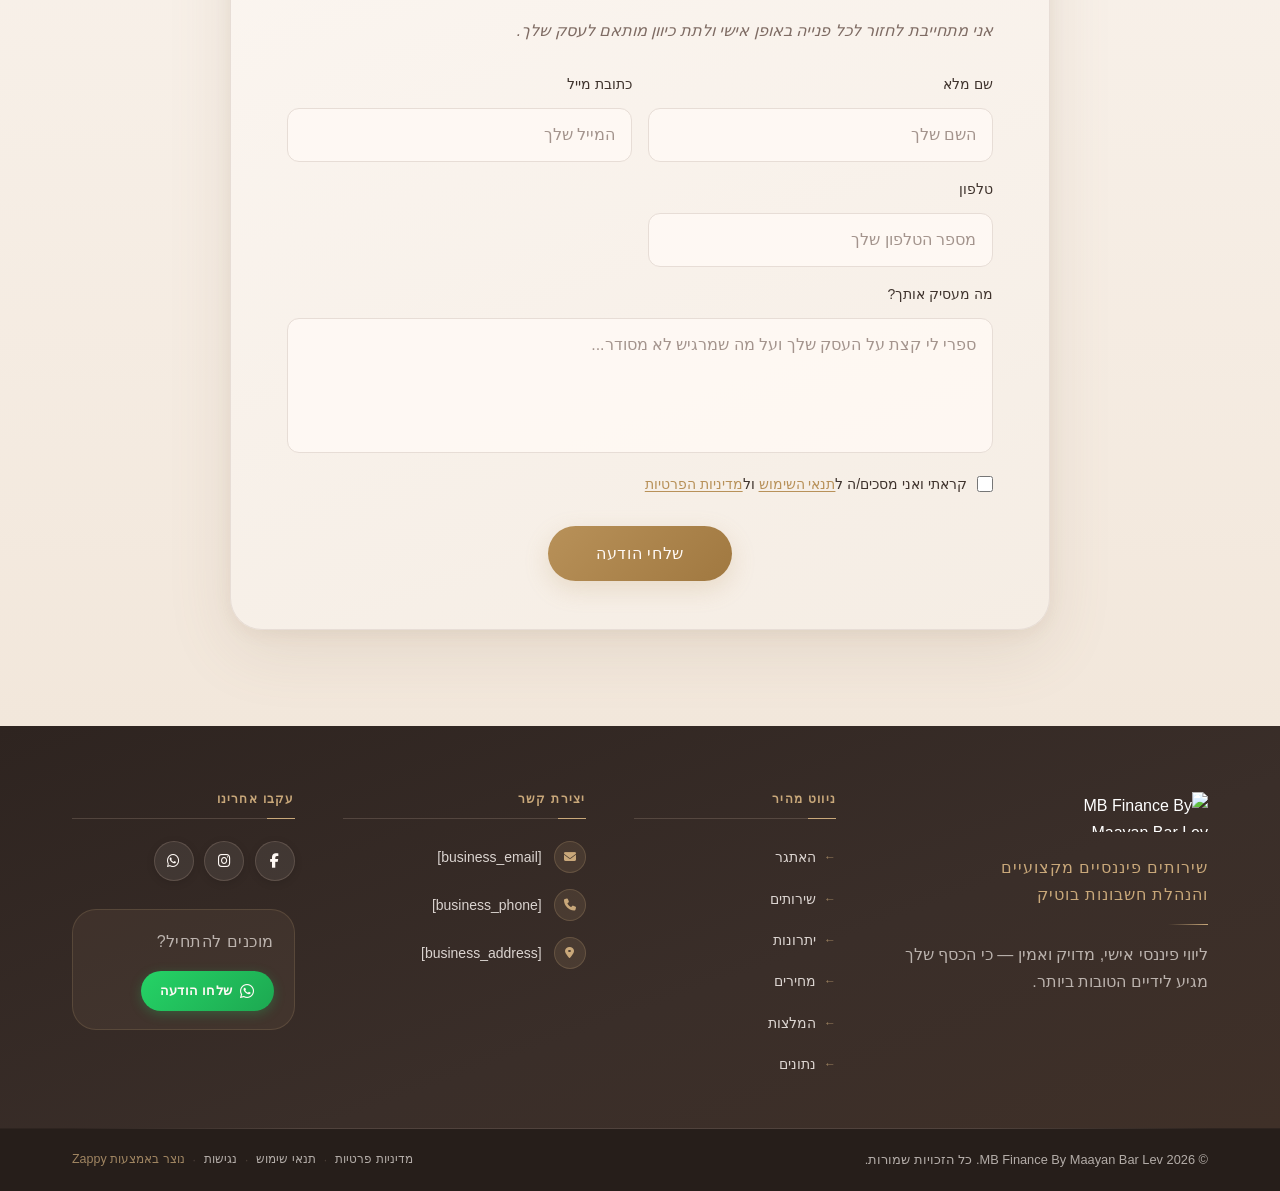
==== commit a48292e5: "Background sync: Progressive GitHub Sync" ====
--- a/index.html
+++ b/index.html
@@ -242,1761 +242,6 @@
     <script src="https://cdn.jsdelivr.net/npm/vanilla-cookieconsent@3/dist/cookieconsent.umd.js"></script>
     <!-- Mickidum Accessibility Toolbar -->
     <script src="https://cdn.jsdelivr.net/gh/mickidum/acc_toolbar/acctoolbar/acctoolbar.min.js"></script>
-
-<style data-zappy-section-v2-css="true">
-/* V2 Regenerated Section CSS */
-.index-pricing-section {
-  direction: rtl;
-  background-color: #F8F1EA;
-  background-image:
-    radial-gradient(circle at 15% 20%, rgba(255,255,255,0.62) 0, rgba(255,255,255,0) 42%),
-    radial-gradient(circle at 82% 30%, rgba(255,255,255,0.45) 0, rgba(255,255,255,0) 36%),
-    linear-gradient(180deg, rgba(255,255,255,0.28) 0%, rgba(233,222,210,0.18) 100%);
-  color: var(--text-dark);
-  padding: 90px 24px 80px;
-  position: relative;
-  overflow: visible;
-  font-family: 'Heebo', 'Assistant', sans-serif;
-}
-
-.index-pricing-section .index-pricing-inner {
-  max-width: 1100px;
-  margin: 0 auto;
-  display: flex;
-  flex-direction: column;
-  align-items: center;
-  gap: 0;
-}
-
-/* Label */
-.index-pricing-section .index-pricing-label {
-  font-family: 'Heebo', 'Assistant', sans-serif;
-  font-size: 12px;
-  font-weight: 500;
-  letter-spacing: 0.14em;
-  text-transform: uppercase;
-  color: var(--accent);
-  margin-bottom: 18px;
-  text-align: center;
-}
-
-/* Heading */
-.index-pricing-section .index-pricing-heading {
-  font-family: 'Cormorant Garamond', 'David Libre', 'Noto Serif Hebrew', serif;
-  font-size: 34px;
-  font-weight: 400;
-  line-height: 1.25;
-  color: var(--text-dark);
-  text-align: center;
-  margin: 0 0 14px;
-  letter-spacing: 0.01em;
-}
-
-/* Subheading */
-.index-pricing-section .index-pricing-subheading {
-  font-family: 'Heebo', 'Assistant', sans-serif;
-  font-size: 18px;
-  font-weight: 500;
-  line-height: 1.4;
-  color: var(--text-muted);
-  text-align: center;
-  margin: 0 0 24px;
-}
-
-/* Intro */
-.index-pricing-section .index-pricing-intro {
-  font-size: 16px;
-  line-height: 1.75;
-  color: var(--text-muted);
-  text-align: center;
-  max-width: 620px;
-  margin: 0 auto 52px;
-}
-
-/* Layout: visual + card */
-.index-pricing-section .index-pricing-layout {
-  display: grid;
-  grid-template-columns: 1fr 1.55fr;
-  gap: 36px;
-  align-items: center;
-  width: 100%;
-  margin-bottom: 52px;
-}
-
-/* Decorative visual panel */
-.index-pricing-section .index-pricing-visual {
-  position: relative;
-  display: flex;
-  flex-direction: column;
-  align-items: center;
-  justify-content: center;
-  min-height: 280px;
-  padding: 40px 24px;
-  background: linear-gradient(135deg, #E6C8BF 0%, #D7A79A 100%);
-  border-radius: 16px;
-  overflow: hidden;
-  box-shadow: 0 12px 32px rgba(142,112,82,0.14);
-}
-
-.index-pricing-section .index-pricing-visual-ring {
-  position: absolute;
-  width: 220px;
-  height: 220px;
-  border-radius: 50%;
-  border: 1.5px solid rgba(255,255,255,0.35);
-  top: 50%;
-  left: 50%;
-  transform: translate(-50%, -50%);
-  pointer-events: none;
-}
-
-.index-pricing-section .index-pricing-visual-petal {
-  position: absolute;
-  width: 140px;
-  height: 140px;
-  border-radius: 50%;
-  border: 1px solid rgba(255,255,255,0.22);
-  top: 50%;
-  left: 50%;
-  transform: translate(-50%, -50%);
-  pointer-events: none;
-}
-
-.index-pricing-section .index-pricing-visual-icon-wrap {
-  position: relative;
-  z-index: 2;
-  width: 72px;
-  height: 72px;
-  border-radius: 50%;
-  background: rgba(255,255,255,0.28);
-  display: flex;
-  align-items: center;
-  justify-content: center;
-  color: #fff;
-  margin-bottom: 18px;
-  box-shadow: 0 4px 16px rgba(183,154,125,0.22);
-  backdrop-filter: blur(4px);
-}
-
-.index-pricing-section .index-pricing-visual-label {
-  position: relative;
-  z-index: 2;
-  font-family: 'Cormorant Garamond', 'David Libre', serif;
-  font-size: 17px;
-  font-weight: 500;
-  color: #fff;
-  text-align: center;
-  letter-spacing: 0.03em;
-  text-shadow: 0 1px 8px rgba(100,60,40,0.18);
-}
-
-/* Pricing Card */
-.index-pricing-section .index-pricing-card {
-  background: rgba(255,253,251,0.92);
-  border-radius: 14px;
-  box-shadow: 0 10px 30px rgba(142,112,82,0.14);
-  padding: 40px 36px 36px;
-  border: 1px solid rgba(232,220,207,0.7);
-  display: flex;
-  flex-direction: column;
-  gap: 0;
-  position: relative;
-}
-
-.index-pricing-section .index-pricing-card-badge {
-  display: inline-block;
-  background: linear-gradient(135deg, var(--accent) 0%, #C98FA1 100%);
-  color: #fff;
-  font-size: 12px;
-  font-weight: 600;
-  letter-spacing: 0.12em;
-  text-transform: uppercase;
-  padding: 5px 16px;
-  border-radius: 999px;
-  margin-bottom: 22px;
-  align-self: flex-start;
-}
-
-.index-pricing-section .index-pricing-card-range {
-  font-family: 'Cormorant Garamond', 'David Libre', serif;
-  font-size: 54px;
-  font-weight: 400;
-  line-height: 1;
-  color: var(--text-dark);
-  margin-bottom: 6px;
-  letter-spacing: -0.01em;
-}
-
-.index-pricing-section .index-pricing-card-unit {
-  font-size: 14px;
-  color: var(--text-muted);
-  font-weight: 400;
-  margin-bottom: 22px;
-}
-
-.index-pricing-section .index-pricing-card-divider {
-  height: 1px;
-  background: linear-gradient(to left, transparent, var(--border-light), transparent);
-  margin-bottom: 22px;
-}
-
-.index-pricing-section .index-pricing-card-desc {
-  font-size: 16px;
-  line-height: 1.75;
-  color: var(--text-muted);
-  margin-bottom: 20px;
-  text-align: right;
-}
-
-.index-pricing-section .index-pricing-card-tag {
-  display: inline-block;
-  font-size: 13px;
-  font-weight: 500;
-  color: var(--accent);
-  background: rgba(184,145,89,0.09);
-  border: 1px solid rgba(184,145,89,0.22);
-  border-radius: 6px;
-  padding: 6px 14px;
-  margin-bottom: 28px;
-  align-self: flex-start;
-}
-
-/* Feature icons row */
-.index-pricing-section .index-pricing-features {
-  display: flex;
-  flex-direction: row;
-  gap: 18px;
-  flex-wrap: wrap;
-}
-
-.index-pricing-section .index-pricing-feature-item {
-  display: flex;
-  flex-direction: row;
-  align-items: center;
-  gap: 8px;
-  background: rgba(249,246,242,0.85);
-  border: 1px solid var(--border-light);
-  border-radius: 8px;
-  padding: 9px 14px;
-  font-size: 14px;
-  color: var(--text-dark);
-  font-weight: 500;
-}
-
-.index-pricing-section .index-pricing-feature-icon {
-  color: var(--primary);
-  display: flex;
-  align-items: center;
-  justify-content: center;
-  flex-shrink: 0;
-}
-
-/* Philosophy block */
-.index-pricing-section .index-pricing-philosophy {
-  background: rgba(255,253,251,0.78);
-  border: 1px solid rgba(199,177,154,0.45);
-  border-radius: 12px;
-  padding: 36px 44px;
-  width: 100%;
-  max-width: 820px;
-  margin: 0 auto 48px;
-  text-align: center;
-  position: relative;
-}
-
-.index-pricing-section .index-pricing-philosophy-ornament {
-  font-size: 20px;
-  color: var(--accent);
-  margin-bottom: 14px;
-  display: block;
-  opacity: 0.7;
-}
-
-.index-pricing-section .index-pricing-philosophy p {
-  font-size: 16px;
-  line-height: 1.85;
-  color: var(--text-muted);
-  text-align: center;
-  margin: 0;
-}
-
-/* CTA block */
-.index-pricing-section .index-pricing-cta-block {
-  display: flex;
-  flex-direction: column;
-  align-items: center;
-  gap: 22px;
-  text-align: center;
-}
-
-.index-pricing-section .index-pricing-cta-lead {
-  font-size: 16px;
-  line-height: 1.7;
-  color: var(--text-dark);
-  text-align: center;
-  max-width: 540px;
-  margin: 0;
-}
-
-.index-pricing-section .index-pricing-cta-btn {
-  display: inline-flex;
-  flex-direction: row;
-  align-items: center;
-  gap: 10px;
-  background: #25D366;
-  color: #fff;
-  font-family: 'Heebo', 'Assistant', sans-serif;
-  font-size: 15px;
-  font-weight: 600;
-  padding: 14px 32px;
-  border-radius: 999px;
-  text-decoration: none;
-  box-shadow: 0 8px 24px rgba(37,211,102,0.22);
-  transition: background 0.22s ease, box-shadow 0.22s ease, transform 0.18s ease;
-  letter-spacing: 0.01em;
-}
-
-.index-pricing-section .index-pricing-cta-btn:hover {
-  background: #1ebe5d;
-  box-shadow: 0 12px 32px rgba(37,211,102,0.3);
-  transform: translateY(-2px);
-}
-
-.index-pricing-section .index-pricing-cta-icon {
-  display: flex;
-  align-items: center;
-  justify-content: center;
-  flex-shrink: 0;
-}
-
-/* ── RESPONSIVE ── */
-@media (max-width: 900px) {
-  .index-pricing-section .index-pricing-layout {
-    grid-template-columns: 1fr;
-    gap: 28px;
-  }
-
-  .index-pricing-section .index-pricing-visual {
-    min-height: 200px;
-    padding: 32px 20px;
-  }
-}
-
-@media (max-width: 768px) {
-  .index-pricing-section {
-    padding: 70px 16px 60px;
-  }
-
-  .index-pricing-section .index-pricing-heading {
-    font-size: 26px;
-  }
-
-  .index-pricing-section .index-pricing-subheading {
-    font-size: 16px;
-  }
-
-  .index-pricing-section .index-pricing-intro {
-    margin-bottom: 36px;
-  }
-
-  .index-pricing-section .index-pricing-layout {
-    grid-template-columns: 1fr !important;
-    gap: 22px;
-    margin-bottom: 36px;
-  }
-
-  .index-pricing-section .index-pricing-card {
-    padding: 28px 22px 26px;
-  }
-
-  .index-pricing-section .index-pricing-card-range {
-    font-size: 42px;
-  }
-
-  .index-pricing-section .index-pricing-features {
-    gap: 10px;
-  }
-
-  .index-pricing-section .index-pricing-feature-item {
-    font-size: 13px;
-    padding: 8px 11px;
-  }
-
-  .index-pricing-section .index-pricing-philosophy {
-    padding: 26px 20px;
-    margin-bottom: 34px;
-  }
-
-  .index-pricing-section .index-pricing-cta-btn {
-    font-size: 14px;
-    padding: 13px 24px;
-  }
-}
-</style>
-
-<style data-zappy-section-v2-css="true">
-/* V2 Regenerated Section CSS */
-.index-stats-section {
-  position: relative;
-  background-color: #F8F1EA;
-  background-image:
-    radial-gradient(circle at 20% 20%, rgba(255,255,255,0.6) 0, rgba(255,255,255,0) 42%),
-    radial-gradient(circle at 80% 30%, rgba(255,255,255,0.45) 0, rgba(255,255,255,0) 36%),
-    linear-gradient(180deg, rgba(255,255,255,0.28) 0%, rgba(233,222,210,0.18) 100%);
-  color: var(--text-dark);
-  padding: 90px 24px 80px;
-  direction: rtl;
-  overflow: hidden;
-  font-family: 'Heebo', 'Assistant', sans-serif;
-}
-
-/* Decorative blobs */
-.index-stats-section .stats-deco {
-  position: absolute;
-  border-radius: 50%;
-  pointer-events: none;
-  z-index: 0;
-}
-.index-stats-section .stats-deco--top {
-  width: 340px;
-  height: 340px;
-  background: radial-gradient(circle, rgba(201,143,161,0.13) 0%, transparent 70%);
-  top: -80px;
-  inset-inline-end: -60px;
-}
-.index-stats-section .stats-deco--bottom {
-  width: 280px;
-  height: 280px;
-  background: radial-gradient(circle, rgba(184,145,89,0.10) 0%, transparent 70%);
-  bottom: -60px;
-  inset-inline-start: -40px;
-}
-
-/* Container */
-.index-stats-section .stats-header,
-.index-stats-section .stats-metrics-wrapper,
-.index-stats-section .process-wrapper {
-  max-width: 1100px;
-  margin-inline: auto;
-  position: relative;
-  z-index: 1;
-}
-
-/* Section label */
-.index-stats-section .stats-label {
-  display: inline-block;
-  font-size: 0.75rem;
-  font-weight: 600;
-  letter-spacing: 0.12em;
-  text-transform: uppercase;
-  color: var(--accent);
-  background: rgba(184,145,89,0.10);
-  border: 1px solid rgba(184,145,89,0.25);
-  padding: 5px 14px;
-  border-radius: 999px;
-  margin-bottom: 16px;
-}
-
-/* Section Header */
-.index-stats-section .stats-header {
-  text-align: center;
-  margin-bottom: 56px;
-}
-
-.index-stats-section .stats-title {
-  font-family: 'Fraunces', 'Cormorant Garamond', 'David Libre', 'Noto Serif Hebrew', serif;
-  font-size: 2rem;
-  font-weight: 600;
-  color: var(--text-dark);
-  line-height: 1.3;
-  margin: 0 0 16px;
-}
-
-.index-stats-section .stats-subtitle {
-  font-size: 1rem;
-  color: var(--text-muted);
-  line-height: 1.7;
-  max-width: 600px;
-  margin-inline: auto;
-  text-align: center;
-}
-
-/* Stats Metrics Grid */
-.index-stats-section .stats-metrics-wrapper {
-  display: grid;
-  grid-template-columns: repeat(4, 1fr);
-  gap: 20px;
-  margin-bottom: 72px;
-}
-
-.index-stats-section .stat-card {
-  background: #fff;
-  border: 1px solid var(--border-light);
-  border-radius: 16px;
-  padding: 28px 24px;
-  text-align: right;
-  box-shadow: 0 8px 24px rgba(142,112,82,0.08);
-  transition: transform 0.25s ease, box-shadow 0.25s ease;
-  position: relative;
-  overflow: hidden;
-}
-
-.index-stats-section .stat-card::before {
-  content: '';
-  position: absolute;
-  top: 0;
-  inset-inline-end: 0;
-  width: 60px;
-  height: 4px;
-  background: linear-gradient(90deg, var(--primary), var(--accent));
-  border-radius: 0 16px 0 4px;
-}
-
-.index-stats-section .stat-card:hover {
-  transform: translateY(-4px);
-  box-shadow: 0 16px 36px rgba(142,112,82,0.14);
-}
-
-.index-stats-section .stat-card--accent {
-  background: linear-gradient(145deg, #FBF0EC 0%, #F5E4D8 100%);
-  border-color: rgba(201,143,161,0.3);
-}
-
-.index-stats-section .stat-number {
-  font-family: 'Fraunces', 'Cormorant Garamond', serif;
-  font-size: 3.5rem;
-  font-weight: 700;
-  color: var(--primary);
-  line-height: 1;
-  margin-bottom: 6px;
-}
-
-.index-stats-section .stat-icon-wrap {
-  width: 44px;
-  height: 44px;
-  background: linear-gradient(135deg, rgba(201,143,161,0.18), rgba(184,145,89,0.12));
-  border-radius: 12px;
-  display: flex;
-  align-items: center;
-  justify-content: center;
-  margin-bottom: 12px;
-  color: var(--primary);
-  font-size: 1.1rem;
-}
-
-.index-stats-section .stat-tag {
-  font-size: 0.7rem;
-  font-weight: 700;
-  letter-spacing: 0.1em;
-  text-transform: uppercase;
-  color: var(--accent);
-  margin-bottom: 4px;
-}
-
-.index-stats-section .stat-category {
-  font-family: 'Fraunces', 'Cormorant Garamond', serif;
-  font-size: 1.1rem;
-  font-weight: 600;
-  color: var(--text-dark);
-  margin-bottom: 10px;
-  line-height: 1.3;
-}
-
-.index-stats-section .stat-desc {
-  font-size: 0.875rem;
-  color: var(--text-muted);
-  line-height: 1.6;
-  margin: 0;
-}
-
-/* Process Section */
-.index-stats-section .process-wrapper {
-  background: #fff;
-  border-radius: 24px;
-  padding: 52px 48px;
-  box-shadow: 0 12px 40px rgba(142,112,82,0.10);
-  border: 1px solid var(--border-light);
-}
-
-.index-stats-section .process-header {
-  text-align: center;
-  margin-bottom: 48px;
-}
-
-.index-stats-section .process-title {
-  font-family: 'Fraunces', 'Cormorant Garamond', 'David Libre', 'Noto Serif Hebrew', serif;
-  font-size: 1.6rem;
-  font-weight: 600;
-  color: var(--text-dark);
-  line-height: 1.35;
-  margin: 0 0 12px;
-}
-
-.index-stats-section .process-intro {
-  font-size: 1rem;
-  color: var(--text-muted);
-  line-height: 1.7;
-  max-width: 500px;
-  margin-inline: auto;
-  text-align: center;
-}
-
-/* Process Steps Layout */
-.index-stats-section .process-steps {
-  display: flex;
-  flex-direction: row;
-  align-items: flex-start;
-  gap: 0;
-}
-
-.index-stats-section .process-step {
-  flex: 1;
-  display: flex;
-  flex-direction: column;
-  align-items: flex-end;
-  text-align: right;
-  padding: 0 20px;
-  position: relative;
-}
-
-.index-stats-section .step-number-wrap {
-  margin-bottom: 16px;
-}
-
-.index-stats-section .step-number {
-  font-family: 'Fraunces', 'Cormorant Garamond', serif;
-  font-size: 2.8rem;
-  font-weight: 700;
-  color: var(--border-light);
-  line-height: 1;
-  display: block;
-}
-
-.index-stats-section .step-icon {
-  width: 50px;
-  height: 50px;
-  background: linear-gradient(135deg, rgba(201,143,161,0.20), rgba(184,145,89,0.15));
-  border-radius: 14px;
-  display: flex;
-  align-items: center;
-  justify-content: center;
-  color: var(--primary);
-  font-size: 1.2rem;
-  margin-bottom: 14px;
-  border: 1px solid rgba(201,143,161,0.25);
-}
-
-.index-stats-section .step-content {
-  display: flex;
-  flex-direction: column;
-  align-items: flex-end;
-}
-
-.index-stats-section .step-title {
-  font-family: 'Fraunces', 'Cormorant Garamond', serif;
-  font-size: 1.2rem;
-  font-weight: 600;
-  color: var(--text-dark);
-  margin: 0 0 10px;
-  line-height: 1.4;
-}
-
-.index-stats-section .step-desc {
-  font-size: 0.9rem;
-  color: var(--text-muted);
-  line-height: 1.65;
-  margin: 0;
-  max-width: 260px;
-  text-align: right;
-}
-
-/* Step Connectors */
-.index-stats-section .step-connector {
-  display: flex;
-  flex-direction: column;
-  align-items: center;
-  justify-content: flex-start;
-  padding-top: 54px;
-  flex-shrink: 0;
-  width: 48px;
-}
-
-.index-stats-section .connector-line {
-  width: 1px;
-  height: 40px;
-  background: linear-gradient(180deg, var(--border-light), var(--primary));
-  margin-bottom: 6px;
-}
-
-.index-stats-section .connector-dot {
-  width: 8px;
-  height: 8px;
-  border-radius: 50%;
-  background: var(--primary);
-  opacity: 0.5;
-}
-
-/* ===== RESPONSIVE ===== */
-@media (max-width: 1024px) {
-  .index-stats-section .stats-metrics-wrapper {
-    grid-template-columns: repeat(2, 1fr);
-  }
-
-  .index-stats-section .process-steps {
-    flex-direction: column;
-    align-items: stretch;
-  }
-
-  .index-stats-section .process-step {
-    align-items: flex-end;
-    padding: 0 0 0 0;
-    border-bottom: 1px solid var(--border-light);
-    padding-bottom: 28px;
-    margin-bottom: 28px;
-  }
-
-  .index-stats-section .process-step:last-child {
-    border-bottom: none;
-    margin-bottom: 0;
-    padding-bottom: 0;
-  }
-
-  .index-stats-section .step-connector {
-    display: none;
-  }
-
-  .index-stats-section .step-desc {
-    max-width: 100%;
-  }
-}
-
-@media (max-width: 768px) {
-  .index-stats-section {
-    padding: 60px 16px 60px;
-  }
-
-  .index-stats-section .stats-metrics-wrapper {
-    grid-template-columns: 1fr !important;
-    gap: 14px;
-    margin-bottom: 40px;
-  }
-
-  .index-stats-section .stat-card {
-    padding: 22px 18px;
-  }
-
-  .index-stats-section .stats-title {
-    font-size: 1.6rem;
-  }
-
-  .index-stats-section .stats-header {
-    margin-bottom: 36px;
-  }
-
-  .index-stats-section .process-wrapper {
-    padding: 32px 20px;
-    border-radius: 16px;
-  }
-
-  .index-stats-section .process-header {
-    margin-bottom: 32px;
-  }
-
-  .index-stats-section .process-title {
-    font-size: 1.35rem;
-  }
-
-  .index-stats-section .step-number {
-    font-size: 2rem;
-  }
-
-  .index-stats-section .stats-deco--top,
-  .index-stats-section .stats-deco--bottom {
-    display: none;
-  }
-}
-</style>
-
-<style data-zappy-section-v2-css="true">
-/* V2 Regenerated Section CSS */
-.index-problem-section {
-  position: relative;
-  overflow: visible;
-  background-color: #F2E7DB;
-  background-image:
-    radial-gradient(circle at 10% 15%, rgba(201,143,161,0.13) 0%, transparent 45%),
-    radial-gradient(circle at 85% 75%, rgba(184,145,89,0.10) 0%, transparent 40%),
-    linear-gradient(180deg, #FBF6F1 0%, #F2E7DB 100%);
-  color: var(--text-dark);
-  padding: 90px 24px 110px;
-  direction: rtl;
-}
-
-/* Decorative blobs */
-.index-problem-section .prob-blob {
-  position: absolute;
-  border-radius: 50%;
-  pointer-events: none;
-  z-index: 0;
-}
-.index-problem-section .prob-blob-1 {
-  width: 420px;
-  height: 420px;
-  top: -60px;
-  inset-inline-end: -80px;
-  background: radial-gradient(circle, rgba(201,143,161,0.12) 0%, transparent 70%);
-}
-.index-problem-section .prob-blob-2 {
-  width: 320px;
-  height: 320px;
-  bottom: 80px;
-  inset-inline-start: -60px;
-  background: radial-gradient(circle, rgba(184,145,89,0.09) 0%, transparent 70%);
-}
-
-/* Container */
-.index-problem-section .prob-container {
-  position: relative;
-  z-index: 1;
-  max-width: 1200px;
-  margin: 0 auto;
-}
-
-/* Eyebrow */
-.index-problem-section .prob-eyebrow {
-  display: inline-block;
-  font-family: 'Heebo', 'Assistant', sans-serif;
-  font-size: 13px;
-  font-weight: 600;
-  letter-spacing: 0.12em;
-  text-transform: uppercase;
-  color: var(--primary);
-  background: rgba(201,143,161,0.12);
-  border: 1px solid rgba(201,143,161,0.30);
-  border-radius: 999px;
-  padding: 5px 16px;
-  margin-bottom: 18px;
-}
-
-/* Intro block */
-.index-problem-section .prob-intro {
-  text-align: center;
-  max-width: 760px;
-  margin: 0 auto 64px;
-}
-
-.index-problem-section .prob-main-heading {
-  font-family: 'Cormorant Garamond', 'David Libre', 'Noto Serif Hebrew', serif;
-  font-size: 34px;
-  font-weight: 400;
-  line-height: 1.25;
-  color: #5F4736;
-  margin: 0 0 20px;
-  letter-spacing: 0.01em;
-}
-
-.index-problem-section .prob-lead {
-  font-family: 'Heebo', 'Assistant', sans-serif;
-  font-size: 16px;
-  line-height: 1.8;
-  color: var(--text-muted);
-  max-width: 620px;
-  margin: 0 auto;
-  text-align: center;
-}
-
-/* Body two-column layout */
-.index-problem-section .prob-body {
-  display: grid;
-  grid-template-columns: 1fr 1.15fr;
-  gap: 56px;
-  align-items: start;
-  direction: rtl;
-}
-
-/* === VISUAL COLUMN === */
-.index-problem-section .prob-visual-col {
-  position: relative;
-}
-
-.index-problem-section .prob-image-card {
-  position: relative;
-  border-radius: 14px;
-  overflow: hidden;
-  box-shadow: 0 20px 48px rgba(142,112,82,0.18);
-}
-
-.index-problem-section .prob-image-card img {
-  display: block;
-  width: 100%;
-  height: 480px;
-  object-fit: cover;
-  border-radius: 14px;
-}
-
-/* Quote overlay card */
-.index-problem-section .prob-quote-card {
-  position: absolute;
-  bottom: -28px;
-  inset-inline-start: -28px;
-  background: rgba(255,253,251,0.96);
-  border: 1px solid rgba(232,220,207,0.8);
-  border-radius: 12px;
-  padding: 24px 28px;
-  max-width: 300px;
-  box-shadow: 0 12px 32px rgba(142,112,82,0.16);
-  z-index: 3;
-}
-
-.index-problem-section .prob-quote-mark {
-  display: block;
-  font-family: 'Cormorant Garamond', serif;
-  font-size: 36px;
-  line-height: 1;
-  color: var(--primary);
-  margin-bottom: 4px;
-}
-.index-problem-section .prob-quote-close {
-  margin-top: 4px;
-  margin-bottom: 8px;
-}
-
-.index-problem-section .prob-quote-text {
-  font-family: 'Heebo', 'Assistant', sans-serif;
-  font-size: 14px;
-  line-height: 1.7;
-  color: #7A614C;
-  margin: 0;
-  font-style: normal;
-  text-align: right;
-}
-
-.index-problem-section .prob-quote-author {
-  display: block;
-  font-family: 'Cormorant Garamond', 'David Libre', serif;
-  font-size: 15px;
-  font-weight: 600;
-  color: var(--accent);
-  font-style: normal;
-  text-align: right;
-  margin-top: 10px;
-}
-
-/* === CONTENT COLUMN === */
-.index-problem-section .prob-content-col {
-  padding-top: 8px;
-}
-
-.index-problem-section .prob-empathy-text {
-  font-family: 'Heebo', 'Assistant', sans-serif;
-  font-size: 16px;
-  line-height: 1.85;
-  color: var(--text-muted);
-  text-align: right;
-  margin: 0 0 40px;
-  padding: 24px 28px;
-  background: rgba(255,253,251,0.78);
-  border: 1px solid rgba(199,177,154,0.35);
-  border-radius: 10px;
-  border-inline-start: 3px solid var(--primary);
-  box-shadow: 0 8px 24px rgba(142,112,82,0.08);
-}
-
-/* Pain list */
-.index-problem-section .prob-pain-list {
-  list-style: none;
-  margin: 0;
-  padding: 0;
-  display: flex;
-  flex-direction: column;
-  gap: 20px;
-}
-
-.index-problem-section .prob-pain-item {
-  display: grid;
-  grid-template-columns: 52px 1fr;
-  gap: 0 16px;
-  align-items: start;
-  background: rgba(255,253,251,0.92);
-  border: 1px solid rgba(232,220,207,0.7);
-  border-radius: 10px;
-  padding: 20px 22px;
-  box-shadow: 0 6px 18px rgba(142,112,82,0.08);
-  transition: box-shadow 0.25s ease, transform 0.25s ease;
-}
-
-.index-problem-section .prob-pain-item:hover {
-  box-shadow: 0 12px 32px rgba(142,112,82,0.14);
-  transform: translateY(-2px);
-}
-
-.index-problem-section .prob-pain-icon-wrap {
-  display: flex;
-  align-items: center;
-  justify-content: center;
-  width: 48px;
-  height: 48px;
-  border-radius: 50%;
-  background: linear-gradient(135deg, rgba(201,143,161,0.15) 0%, rgba(184,145,89,0.12) 100%);
-  color: var(--primary);
-  flex-shrink: 0;
-}
-
-.index-problem-section .prob-pain-body {
-  display: flex;
-  flex-direction: column;
-  gap: 6px;
-}
-
-.index-problem-section .prob-pain-title {
-  font-family: 'Cormorant Garamond', 'David Libre', 'Noto Serif Hebrew', serif;
-  font-size: 20px;
-  font-weight: 600;
-  line-height: 1.3;
-  color: #5F4736;
-  margin: 0;
-  text-align: right;
-}
-
-.index-problem-section .prob-pain-desc {
-  font-family: 'Heebo', 'Assistant', sans-serif;
-  font-size: 14px;
-  line-height: 1.7;
-  color: var(--text-muted);
-  margin: 0;
-  text-align: right;
-}
-
-/* Bottom SVG divider */
-.index-problem-section .prob-divider-wrapper {
-  position: absolute;
-  bottom: 0;
-  left: 0;
-  width: 100%;
-  height: 70px;
-  pointer-events: none;
-  z-index: 5;
-}
-.index-problem-section .prob-divider-wrapper svg {
-  display: block;
-  width: 100%;
-  height: 100%;
-}
-
-/* ===================== RESPONSIVE ===================== */
-@media (max-width: 1024px) {
-  .index-problem-section .prob-body {
-    grid-template-columns: 1fr 1fr;
-    gap: 36px;
-  }
-  .index-problem-section .prob-quote-card {
-    inset-inline-start: -14px;
-    max-width: 260px;
-  }
-}
-
-@media (max-width: 768px) {
-  .index-problem-section {
-    padding: 80px 16px 90px;
-  }
-
-  .index-problem-section .prob-blob-1,
-  .index-problem-section .prob-blob-2 {
-    display: none;
-  }
-
-  .index-problem-section .prob-intro {
-    margin-bottom: 40px;
-  }
-
-  .index-problem-section .prob-main-heading {
-    font-size: 26px;
-  }
-
-  .index-problem-section .prob-body {
-    grid-template-columns: 1fr;
-    gap: 36px;
-  }
-
-  .index-problem-section .prob-visual-col {
-    
-  }
-
-  .index-problem-section .prob-content-col {
-    
-    padding-top: 0;
-  }
-
-  .index-problem-section .prob-image-card img {
-    height: 300px;
-  }
-
-  .index-problem-section .prob-quote-card {
-    position: static;
-    margin-top: 16px;
-    max-width: 100%;
-    border-radius: 10px;
-  }
-
-  .index-problem-section .prob-pain-item {
-    grid-template-columns: 44px 1fr;
-    gap: 0 12px;
-    padding: 16px;
-  }
-
-  .index-problem-section .prob-pain-icon-wrap {
-    width: 40px;
-    height: 40px;
-  }
-
-  .index-problem-section .prob-pain-title {
-    font-size: 18px;
-  }
-
-  .index-problem-section .prob-empathy-text {
-    padding: 18px 20px;
-  }
-}
-/* ZAPPY_POSTGEN_GUARD_RTL_ORDER:בית-problem — stripped 2 order declaration(s) conflicting with RTL grid */
-
-</style>
-
-
-
-
-
-<style data-zappy-section-v2-css="true">
-/* V2 Regenerated Section CSS */
-.index-benefits-section {
-  position: relative;
-  background-color: #F8F1EA;
-  background-image:
-    radial-gradient(circle at 20% 20%, rgba(255,255,255,0.6) 0, rgba(255,255,255,0) 42%),
-    radial-gradient(circle at 80% 30%, rgba(255,255,255,0.45) 0, rgba(255,255,255,0) 36%),
-    linear-gradient(180deg, rgba(255,255,255,0.28) 0%, rgba(233,222,210,0.18) 100%);
-  color: var(--text-dark);
-  padding: 100px 24px 80px;
-  overflow: hidden;
-  direction: rtl;
-  font-family: 'Heebo', 'Assistant', sans-serif;
-}
-
-/* Decorative background pattern */
-.index-benefits-section .ibs-bg-pattern {
-  position: absolute;
-  inset: 0;
-  background-image:
-    radial-gradient(circle at 10% 80%, rgba(201,143,161,0.08) 0%, transparent 45%),
-    radial-gradient(circle at 90% 10%, rgba(184,145,89,0.07) 0%, transparent 40%);
-  pointer-events: none;
-  z-index: 0;
-}
-
-/* Container */
-.index-benefits-section .ibs-container {
-  max-width: 1200px;
-  margin: 0 auto;
-  position: relative;
-  z-index: 1;
-}
-
-/* Header */
-.index-benefits-section .ibs-header {
-  text-align: center;
-  margin-bottom: 60px;
-  max-width: 680px;
-  margin-inline: auto;
-  margin-bottom: 60px;
-}
-
-.index-benefits-section .ibs-eyebrow {
-  display: inline-block;
-  font-family: 'Heebo', 'Assistant', sans-serif;
-  font-size: 13px;
-  font-weight: 600;
-  letter-spacing: 0.12em;
-  text-transform: uppercase;
-  color: var(--accent);
-  margin-bottom: 16px;
-  position: relative;
-  padding: 0 20px;
-}
-
-.index-benefits-section .ibs-eyebrow::before,
-.index-benefits-section .ibs-eyebrow::after {
-  content: '';
-  position: absolute;
-  top: 50%;
-  width: 30px;
-  height: 1px;
-  background: var(--accent);
-  opacity: 0.5;
-}
-
-.index-benefits-section .ibs-eyebrow::before {
-  inset-inline-end: 100%;
-  margin-inline-end: -20px;
-}
-
-.index-benefits-section .ibs-eyebrow::after {
-  inset-inline-start: 100%;
-  margin-inline-start: -20px;
-}
-
-.index-benefits-section .ibs-title {
-  font-family: 'Cormorant Garamond', 'David Libre', 'Noto Serif Hebrew', Georgia, serif;
-  font-size: 34px;
-  font-weight: 400;
-  line-height: 1.25;
-  color: #5F4736;
-  margin: 0 0 20px;
-  letter-spacing: -0.01em;
-  text-align: center;
-  max-width: none !important;
-}
-
-.index-benefits-section .ibs-title-break {
-  display: block;
-  color: var(--primary);
-  font-style: italic;
-}
-
-.index-benefits-section .ibs-intro {
-  font-size: 16px;
-  line-height: 1.8;
-  color: #7A614C;
-  text-align: center;
-  margin: 0;
-  max-width: none !important;
-}
-
-/* Grid */
-.index-benefits-section .ibs-grid {
-  display: grid;
-  grid-template-columns: repeat(3, 1fr);
-  gap: 24px;
-  direction: rtl;
-}
-
-/* Cards */
-.index-benefits-section .ibs-card {
-  background: rgba(255, 253, 251, 0.92);
-  border-radius: 10px;
-  box-shadow: 0 10px 30px rgba(142, 112, 82, 0.14);
-  border: 1px solid rgba(232, 220, 207, 0.7);
-  padding: 32px 28px 28px;
-  position: relative;
-  overflow: hidden;
-  transition: transform 0.3s ease, box-shadow 0.3s ease;
-  display: flex;
-  flex-direction: column;
-  gap: 0;
-}
-
-.index-benefits-section .ibs-card:hover {
-  transform: translateY(-4px);
-  box-shadow: 0 20px 48px rgba(142, 112, 82, 0.18);
-}
-
-.index-benefits-section .ibs-card--featured {
-  background: linear-gradient(135deg, rgba(255,253,251,0.97) 0%, rgba(242,231,219,0.85) 100%);
-  border-color: rgba(201,143,161,0.3);
-}
-
-.index-benefits-section .ibs-card--accent {
-  background: linear-gradient(135deg, rgba(255,253,251,0.97) 0%, rgba(231,211,199,0.7) 100%);
-  border-color: rgba(184,145,89,0.25);
-}
-
-.index-benefits-section .ibs-card--wide {
-  grid-column: span 3;
-  flex-direction: row;
-  align-items: flex-start;
-  gap: 28px;
-}
-
-.index-benefits-section .ibs-card--wide .ibs-card-icon-wrap {
-  flex-shrink: 0;
-  margin-bottom: 0;
-}
-
-.index-benefits-section .ibs-card--wide .ibs-card-content {
-  flex: 1;
-}
-
-.index-benefits-section .ibs-card--wide .ibs-card-accent-line {
-  position: absolute;
-  bottom: 0;
-  inset-inline-start: 0;
-  width: 100%;
-  height: 3px;
-  border-radius: 0 0 10px 10px;
-}
-
-/* Icon wrap */
-.index-benefits-section .ibs-card-icon-wrap {
-  width: 54px;
-  height: 54px;
-  border-radius: 12px;
-  background: linear-gradient(135deg, rgba(201,143,161,0.15) 0%, rgba(184,145,89,0.1) 100%);
-  border: 1px solid rgba(201,143,161,0.25);
-  display: flex;
-  align-items: center;
-  justify-content: center;
-  margin-bottom: 20px;
-  color: var(--accent);
-  flex-shrink: 0;
-}
-
-.index-benefits-section .ibs-icon {
-  width: 24px;
-  height: 24px;
-  color: var(--accent);
-}
-
-/* Card content */
-.index-benefits-section .ibs-card-content {
-  flex: 1;
-}
-
-.index-benefits-section .ibs-card-title {
-  font-family: 'Cormorant Garamond', 'David Libre', 'Noto Serif Hebrew', Georgia, serif;
-  font-size: 22px;
-  font-weight: 500;
-  line-height: 1.3;
-  color: #5F4736;
-  margin: 0 0 12px;
-  text-align: start;
-}
-
-.index-benefits-section .ibs-card-text {
-  font-size: 16px;
-  line-height: 1.75;
-  color: #7A614C;
-  margin: 0;
-  text-align: start;
-}
-
-/* Accent line at bottom of card */
-.index-benefits-section .ibs-card-accent-line {
-  position: absolute;
-  bottom: 0;
-  inset-inline-start: 0;
-  width: 50px;
-  height: 3px;
-  background: linear-gradient(90deg, var(--primary), var(--accent));
-  border-radius: 0 3px 0 10px;
-}
-
-.index-benefits-section .ibs-card--featured .ibs-card-accent-line {
-  background: linear-gradient(90deg, var(--primary), rgba(201,143,161,0.4));
-}
-
-.index-benefits-section .ibs-card--accent .ibs-card-accent-line {
-  background: linear-gradient(90deg, var(--accent), rgba(184,145,89,0.4));
-}
-
-/* Closing statement */
-.index-benefits-section .ibs-closing {
-  margin-top: 60px;
-  text-align: center;
-}
-
-.index-benefits-section .ibs-closing-inner {
-  display: inline-flex;
-  flex-direction: column;
-  align-items: center;
-  gap: 16px;
-  max-width: 560px;
-}
-
-.index-benefits-section .ibs-closing-ornament {
-  display: flex;
-  align-items: center;
-  gap: 10px;
-  color: var(--primary);
-  opacity: 0.5;
-}
-
-.index-benefits-section .ibs-closing-text {
-  font-family: 'Cormorant Garamond', 'David Libre', 'Noto Serif Hebrew', Georgia, serif;
-  font-size: 18px;
-  font-style: italic;
-  line-height: 1.7;
-  color: #7A614C;
-  text-align: center;
-  margin: 0;
-  max-width: none !important;
-}
-
-/* ── Responsive ── */
-@media (max-width: 960px) {
-  .index-benefits-section .ibs-grid {
-    grid-template-columns: repeat(2, 1fr);
-  }
-
-  .index-benefits-section .ibs-card--wide {
-    grid-column: span 2;
-    flex-direction: column;
-    gap: 0;
-  }
-
-  .index-benefits-section .ibs-card--wide .ibs-card-icon-wrap {
-    margin-bottom: 20px;
-  }
-}
-
-@media (max-width: 768px) {
-  .index-benefits-section {
-    padding: 100px 16px 60px;
-  }
-
-  .index-benefits-section .ibs-header {
-    margin-bottom: 40px;
-  }
-
-  .index-benefits-section .ibs-title {
-    font-size: 26px;
-  }
-
-  .index-benefits-section .ibs-grid {
-    grid-template-columns: 1fr !important;
-    gap: 16px;
-  }
-
-  .index-benefits-section .ibs-card--wide {
-    grid-column: span 1 !important;
-    flex-direction: column;
-    gap: 0;
-  }
-
-  .index-benefits-section .ibs-card--wide .ibs-card-icon-wrap {
-    margin-bottom: 20px;
-  }
-
-  .index-benefits-section .ibs-card {
-    padding: 24px 20px 22px;
-  }
-
-  .index-benefits-section .ibs-closing {
-    margin-top: 40px;
-  }
-
-  .index-benefits-section .ibs-closing-text {
-    font-size: 16px;
-  }
-
-  .index-benefits-section .ibs-eyebrow::before,
-  .index-benefits-section .ibs-eyebrow::after {
-    display: none;
-  }
-}
-</style>
-
-
-
-<style data-zappy-section-v2-css="true">
-/* V2 Regenerated Section CSS */
-.index-hero-section {
-  position: relative;
-  width: 100%;
-  min-height: 100vh;
-  display: flex;
-  align-items: center;
-  justify-content: flex-start;
-  overflow: visible;
-  background-color: #3F332D;
-  color: var(--text-light);
-  padding-bottom: 80px;
-}
-
-/* Background image layer */
-.index-hero-section .index-hero-bg {
-  position: absolute;
-  inset: 0;
-  width: 100%;
-  height: 100%;
-  z-index: 0;
-  background-size: cover;
-  background-position: center;
-}
-
-/* Scrim overlay — deep gradient from bottom-right to top-left */
-.index-hero-section .index-hero-scrim {
-  position: absolute;
-  inset: 0;
-  z-index: 1;
-  pointer-events: none;
-  background-image:
-    linear-gradient(135deg, rgba(63,51,45,0.82) 0%, rgba(63,51,45,0.55) 50%, rgba(63,51,45,0.18) 100%),
-    linear-gradient(0deg, rgba(63,51,45,0.75) 0%, rgba(63,51,45,0.0) 55%);
-}
-
-/* Decorative vertical gold line */
-.index-hero-section .index-hero-deco-line {
-  position: absolute;
-  inset-inline-end: 15%;
-  top: 12%;
-  bottom: 15%;
-  width: 1px;
-  background: linear-gradient(180deg, transparent 0%, rgba(184,145,89,0.45) 30%, rgba(184,145,89,0.6) 60%, transparent 100%);
-  z-index: 2;
-  pointer-events: none;
-}
-
-/* Main container */
-.index-hero-section .index-hero-container {
-  position: relative;
-  z-index: 10;
-  width: 100%;
-  max-width: 1200px;
-  margin: 0 auto;
-  padding: 160px 48px 80px;
-  display: flex;
-  flex-direction: column;
-  align-items: flex-start;
-  gap: 0;
-}
-
-/* Brand block */
-.index-hero-section .index-hero-brand {
-  display: flex;
-  flex-direction: column;
-  align-items: flex-start;
-  gap: 2px;
-  margin-bottom: 28px;
-}
-
-.index-hero-section .index-hero-brand-main {
-  font-family: 'Fraunces', 'Cormorant Garamond', 'David Libre', serif;
-  font-size: 13px;
-  font-weight: 600;
-  letter-spacing: 0.28em;
-  text-transform: uppercase;
-  color: var(--accent);
-  text-align: start;
-}
-
-.index-hero-section .index-hero-brand-sub {
-  font-family: 'Heebo', 'Assistant', sans-serif;
-  font-size: 11px;
-  font-weight: 400;
-  letter-spacing: 0.2em;
-  text-transform: uppercase;
-  color: rgba(255,249,245,0.65);
-  text-align: start;
-}
-
-/* Thin gold separator */
-.index-hero-section .index-hero-divider {
-  width: 48px;
-  height: 1px;
-  background: linear-gradient(90deg, var(--accent), transparent);
-  margin-bottom: 32px;
-}
-
-/* Content block */
-.index-hero-section .index-hero-content {
-  display: flex;
-  flex-direction: column;
-  align-items: flex-start;
-  gap: 20px;
-  max-width: 680px;
-}
-
-/* Eyebrow label */
-.index-hero-section .index-hero-eyebrow {
-  font-family: 'Heebo', 'Assistant', sans-serif;
-  font-size: 11px !important;
-  font-weight: 600;
-  letter-spacing: 0.22em;
-  text-transform: uppercase;
-  color: var(--accent);
-  text-align: start;
-  margin: 0;
-  padding: 0;
-  line-height: 1.6;
-  border-inline-start: 2px solid var(--accent);
-  padding-inline-start: 12px;
-}
-
-/* H1 */
-.index-hero-section .index-hero-h1 {
-  font-family: 'Fraunces', 'Cormorant Garamond', 'David Libre', 'Noto Serif Hebrew', serif;
-  font-size: 56px;
-  font-weight: 400;
-  letter-spacing: -0.02em;
-  line-height: 1.15;
-  color: var(--text-light);
-  text-align: start;
-  margin: 0;
-  text-shadow: 0 2px 24px rgba(0,0,0,0.35);
-}
-
-/* H3 subtitle */
-.index-hero-section .index-hero-h3 {
-  font-family: 'Heebo', 'Assistant', sans-serif;
-  font-size: 18px;
-  font-weight: 400;
-  line-height: 1.7;
-  color: rgba(255,249,245,0.82);
-  text-align: start;
-  margin: 0;
-  text-shadow: 0 1px 8px rgba(0,0,0,0.25);
-  max-width: 560px;
-}
-
-/* CTA row */
-.index-hero-section .index-hero-ctas {
-  display: flex;
-  flex-direction: row;
-  align-items: center;
-  gap: 16px;
-  margin-top: 12px;
-  flex-wrap: wrap;
-}
-
-/* Primary CTA */
-.index-hero-section .index-hero-btn-primary {
-  display: inline-flex;
-  align-items: center;
-  gap: 10px;
-  background: #25D366;
-  color: #ffffff;
-  font-family: 'Heebo', 'Assistant', sans-serif;
-  font-size: 15px;
-  font-weight: 600;
-  letter-spacing: 0.02em;
-  padding: 14px 28px;
-  border-radius: 999px;
-  border: none;
-  text-decoration: none;
-  box-shadow: 0 8px 24px rgba(37,211,102,0.28);
-  transition: all 0.35s ease;
-  white-space: nowrap;
-}
-
-.index-hero-section .index-hero-btn-primary:hover {
-  background: #1fbb5a;
-  transform: translateY(-3px);
-  box-shadow: 0 14px 32px rgba(37,211,102,0.35);
-  color: #ffffff;
-}
-
-.index-hero-section .index-hero-btn-icon {
-  font-size: 18px;
-  line-height: 1;
-}
-
-/* Ghost CTA */
-.index-hero-section .index-hero-btn-ghost {
-  display: inline-flex;
-  align-items: center;
-  gap: 10px;
-  background: transparent;
-  color: var(--text-light);
-  font-family: 'Heebo', 'Assistant', sans-serif;
-  font-size: 14px;
-  font-weight: 500;
-  letter-spacing: 0.06em;
-  padding: 13px 24px;
-  border-radius: 999px;
-  border: 1px solid rgba(255,249,245,0.4);
-  text-decoration: none;
-  transition: all 0.35s ease;
-  white-space: nowrap;
-}
-
-.index-hero-section .index-hero-btn-ghost:hover {
-  background: rgba(255,249,245,0.08);
-  border-color: rgba(255,249,245,0.7);
-  transform: translateY(-2px);
-  color: var(--text-light);
-}
-
-.index-hero-section .index-hero-btn-arrow {
-  font-size: 12px;
-  transition: transform 0.3s ease;
-}
-
-.index-hero-section .index-hero-btn-ghost:hover .index-hero-btn-arrow {
-  transform: translateX(-4px);
-}
-
-/* Bottom SVG divider wrapper */
-.index-hero-section .index-hero-divider-wrapper {
-  position: absolute;
-  bottom: 0;
-  left: 0;
-  width: 100%;
-  height: 80px;
-  pointer-events: none;
-  z-index: 5;
-}
-
-.index-hero-section .index-hero-divider-wrapper svg {
-  display: block;
-  width: 100%;
-  height: 100%;
-}
-
-/* ── RESPONSIVE ── */
-@media (max-width: 1024px) {
-  .index-hero-section .index-hero-h1 {
-    font-size: 44px;
-  }
-  .index-hero-section .index-hero-deco-line {
-    display: none;
-  }
-}
-
-@media (max-width: 768px) {
-  .index-hero-section {
-    min-height: 100svh;
-    align-items: flex-end;
-  }
-  .index-hero-section .index-hero-scrim {
-    background-image:
-      linear-gradient(180deg, rgba(63,51,45,0.35) 0%, rgba(63,51,45,0.88) 55%, rgba(63,51,45,0.96) 100%);
-  }
-  .index-hero-section .index-hero-container {
-    padding: 100px 20px 80px;
-    gap: 0;
-  }
-  .index-hero-section .index-hero-brand {
-    margin-bottom: 20px;
-  }
-  .index-hero-section .index-hero-divider {
-    margin-bottom: 20px;
-  }
-  .index-hero-section .index-hero-h1 {
-    font-size: 32px;
-    letter-spacing: -0.01em;
-  }
-  .index-hero-section .index-hero-h3 {
-    font-size: 15px;
-  }
-  .index-hero-section .index-hero-ctas {
-    flex-direction: column;
-    align-items: flex-start;
-    gap: 12px;
-    width: 100%;
-  }
-  .index-hero-section .index-hero-btn-primary,
-  .index-hero-section .index-hero-btn-ghost {
-    width: 100%;
-    justify-content: center;
-    font-size: 14px;
-    padding: 13px 20px;
-  }
-  .index-hero-section .index-hero-br {
-    display: none;
-  }
-  .index-hero-section .index-hero-deco-line {
-    display: none;
-  }
-}
-</style>
     <link rel="stylesheet" href="/styles.css">
 
     <style id="zappy-dropdown-submenu-styles">
@@ -2088,7 +333,7 @@
     </svg>
   </button>
 
-  <button class="phone-header-btn" data-phone="0547688893" aria-label="Call">
+  <button class="phone-header-btn" data-phone="[business_phone]" aria-label="Call">
     <svg width="20" height="20" viewBox="0 0 24 24" fill="currentColor">
       <path d="M22 16.92v3a2 2 0 0 1-2.18 2 19.79 19.79 0 0 1-8.63-3.07 19.5 19.5 0 0 1-6-6 19.79 19.79 0 0 1-3.07-8.67A2 2 0 0 1 4.11 2h3a2 2 0 0 1 2 1.72 12.84 12.84 0 0 0 .7 2.81 2 2 0 0 1-.45 2.11L8.09 9.91a16 16 0 0 0 6 6l1.27-1.27a2 2 0 0 1 2.11-.45 12.84 12.84 0 0 0 2.81.7A2 2 0 0 1 22 16.92z"></path>
     </svg>
@@ -2099,11 +344,13 @@
       <a href="/" class="logo-link">
         <img src="/assets/mb-finance-by-maayan-bar-lev-logo.webp" alt="MB Finance By Maayan Bar Lev" class="logo">
       </a>
-    </div><ul class="nav-menu" id="navMenu"><li><a href="#problem">האתגר</a></li><li><a href="#services">שירותים</a></li><li><a href="#stats">נתונים</a></li></ul></div>
-
-    
-
-    <div class="nav-cta-container"><li class="nav-cta-item"><a href="#cta" class="nav-cta-btn">צור קשר</a></li></div>
+    </div><ul class="nav-menu" id="navMenu"><li><a href="#problem">האתגר</a></li><li><a href="#services">שירותים</a></li><li><a href="#benefits">יתרונות</a></li><li><a href="#pricing">מחירים</a></li><li><a href="#testimonials">המלצות</a></li><li><a href="#stats">נתונים</a></li></ul></div>
+
+    
+
+    <div class="nav-cta-container">
+      <a href="#cta" class="nav-cta-btn">צור קשר</a>
+    </div>
   </div>
 </nav>
 <script>
@@ -2489,7 +736,7 @@
         const phoneLinks = document.querySelectorAll('a[href^="tel:"]');
         const phoneNumber = phoneLinks.length > 0 
           ? phoneLinks[0].getAttribute('href').replace('tel:', '')
-          : '0547688893';
+          : '[business_phone]';
         
         window.location.href = 'tel:' + phoneNumber;
         console.log('[Navbar] Phone button clicked');
@@ -2536,437 +783,186 @@
 </script>
   
   <main>
-    <section class="index-hero-section" data-layout-spec="בית-hero" dir="rtl" data-hero-type="text-only" data-zappy-section="true" id="zappy-section-0" style="opacity: 1; position: relative; overflow: hidden; background-color: #F9F6F2; --zappy-bg-color: #F9F6F2" data-zappy-bg-type="color" data-zappy-bg-color="#F9F6F2" data-zappy-bg-image="" data-zappy-bg-overlay-color="#000000" data-zappy-bg-overlay-opacity="30" data-zappy-bg-video-type="" data-zappy-bg-video-url="">
-  <!-- Background Image Layer -->
-  <div class="index-hero-bg" style="background-image: url('assets/site-index-hero-image-1-1775413747770-awaxw2.webp?v=1775413749602'); background-size: cover; background-position: center;"></div>
+    <section id="hero" class="index-hero-section" data-layout-spec="בית-hero" dir="rtl" data-hero-type="fullscreen-scrim">
+  <!-- Background Image -->
+  <div class="index-hero-bg">
+    <img data-hero-bg="true" data-placeholder="index-hero-image-1" data-context="Luxurious boutique accounting workspace: a refined feminine desk scene with soft natural daylight streaming through sheer curtains, creamy white marble surface, elegant gold pen, a small vase with dried pampas grass, an open leather-bound notebook with handwritten numbers, a delicate porcelain coffee cup, soft warm tones of ivory, blush, and gold — evoking financial order, clarity, and quiet elegance. No people, no text, no logos. Photorealistic editorial style." width="1400" height="900" src="/assets/site-index-hero-image-1.webp" alt="סביבת עבודה מינימליסטית ואלגנטית עם פרטים זהובים ומשטחי שנהב">
+  </div>
 
   <!-- Scrim Overlay -->
-  <div class="index-hero-scrim" aria-hidden="true" style="display: none" data-zappy-original-bg="hidden"></div>
-
-  <!-- Decorative gold line -->
-  <div class="index-hero-deco-line" aria-hidden="true"></div>
-
-  <!-- Content -->
-  <div class="index-hero-container">
-    <div class="index-hero-brand">
-      <span class="index-hero-brand-main">MB Finance</span>
-      <span class="index-hero-brand-sub">By Maayan Bar Lev</span>
-    </div>
-
-    <div class="index-hero-divider" aria-hidden="true"></div>
-
-    <div class="index-hero-content">
-      <p class="index-hero-eyebrow">הנהלת חשבונות &amp; שירותים פיננסיים</p>
-      <h1 class="index-hero-h1" style="outline: none; text-align: right;">אני עושה לך סדר בכסף —<br>ומחזירה לך שליטה.</h1>
-      <h3 class="index-hero-h3">לבעלי עסקים שמבינים שסדר פיננסי זה לא מותרות —<br class="index-hero-br">אלא הבסיס לשקט נפשי.</h3>
-
+  <div class="index-hero-scrim" aria-hidden="true"></div>
+
+  <!-- Content Card -->
+  <div class="index-hero-wrapper">
+    <div class="index-hero-card">
+
+      <!-- Brand Lockup -->
+      <div class="index-hero-brand">
+        <span class="index-hero-brand-main">MB Finance</span>
+        <span class="index-hero-brand-sub">By Maayan Bar Lev</span>
+      </div>
+
+      <!-- Divider -->
+      <div class="index-hero-rule" aria-hidden="true"></div>
+
+      <!-- Headline -->
+      <h1 class="index-hero-h1">אני עושה לך סדר בכסף —<br>ומחזירה לך שליטה.</h1>
+
+      <!-- Subtitle -->
+      <h3 class="index-hero-subtitle">לבעלי עסקים שמבינים שסדר פיננסי זה לא מותרות —<br>אלא הבסיס לשקט נפשי.</h3>
+
+      <!-- CTAs -->
       <div class="index-hero-ctas">
-        <a href="#" class="index-hero-btn-primary" data-element-type="button" data-element-id="btn-1775739790998-33dy047y8" data-native-element="true" style="display:none !important;">
-          <i class="fab fa-whatsapp index-hero-btn-icon" aria-hidden="true"></i>
+        <a href="https://wa.me/[whatsapp_handle]" target="_blank" rel="noopener noreferrer" class="index-hero-btn-primary">
+          <i class="fab fa-whatsapp" aria-hidden="true"></i>
           שלחי לי הודעה בוואטסאפ
         </a>
-        <a href="#services" class="index-hero-btn-ghost" data-element-type="button" data-element-id="btn-1775739790998-6xy9pe15h" data-native-element="true">
-          גלה את השירותים שלי
-          <i class="fas fa-arrow-left index-hero-btn-arrow" aria-hidden="true"></i>
+        <a href="#services" class="index-hero-btn-secondary">
+          גלי את השירותים שלי
+          <i class="fas fa-chevron-down" aria-hidden="true"></i>
         </a>
       </div>
-    </div>
-  </div>
-
-  <!-- Bottom Divider -->
+
+    </div>
+  </div>
+
+  <!-- Bottom Scalloped Wave Divider -->
   <div class="index-hero-divider-wrapper">
-    <svg data-no-icon-edit="true" aria-hidden="true" viewBox="0 0 1440 80" preserveAspectRatio="none" xmlns="http://www.w3.org/2000/svg">
-      <path d="M0,80 L0,48 Q120,28 240,44 T480,36 Q600,28 720,42 T960,34 Q1080,28 1200,40 T1440,36 L1440,80 Z" fill="#F2E7DB"></path>
+    <svg data-no-icon-edit="true" aria-hidden="true" viewBox="0 0 1440 90" preserveAspectRatio="none" xmlns="http://www.w3.org/2000/svg">
+      <path d="M0,90 L0,52 Q60,38 120,50 Q180,62 240,44 Q300,26 360,42 Q420,58 480,42 Q540,26 600,44 Q660,62 720,46 Q780,30 840,46 Q900,62 960,46 Q1020,30 1080,46 Q1140,62 1200,46 Q1260,30 1320,48 Q1380,62 1440,50 L1440,90 Z" fill="#FBF6F1"></path>
     </svg>
   </div>
+
 </section>
 
-<section class="index-problem-section" data-layout-spec="בית-problem" dir="rtl" data-zappy-section="true" id="problem">
-
-  <!-- Decorative background blobs -->
-  <div class="prob-blob prob-blob-1" aria-hidden="true"></div>
-  <div class="prob-blob prob-blob-2" aria-hidden="true"></div>
-
-  <div class="prob-container">
-
-    <!-- Top intro block -->
-    <div class="prob-intro">
-      <span class="prob-eyebrow">האם זה מוכר לך?</span>
-      <h2 class="prob-main-heading">כשהעסק שלך צומח — אבל המספרים מרגישים כמו ערפל</h2>
-      <p class="prob-lead">הנהלת חשבונות לעסקים קטנים לא חייבת להרגיש כמו מבוך. אם את מוצא את עצמך מנחש, מתעלם, או פשוט לא יודע מאיפה להתחיל — זה בדיוק המקום הזה.</p>
-    </div>
-
-    <!-- Main two-column layout -->
-    <div class="prob-body">
-
-      <!-- Left (visual) column -->
-      <div class="prob-visual-col">
-        <div class="prob-image-card">
-          <img data-placeholder="index-problem-image-1" data-context="Elegant flat lay of a feminine workspace: a soft cream notebook, gold pen, scattered financial papers, a delicate floral sprig, and a warm cup of coffee on a marble surface. Soft natural light, warm tones, luxury boutique accounting aesthetic." width="520" height="640" src="" alt="סביבת עבודה אלגנטית עם מסמכים פיננסיים" style="object-fit: cover; object-position: center;">
-          <!-- Quote card overlay -->
-          <div class="prob-quote-card">
-            <span class="prob-quote-mark">״</span>
-            <blockquote class="prob-quote-text">הלקוחות שלי לא מגיעים אליי כי הם לא מספיק חכמים — הם מגיעים כי אף אחד עד עכשיו לא נתן להם את הסדר שהם תמיד ידעו שהם ראויים לו.</blockquote>
-            <span class="prob-quote-mark prob-quote-close">״</span>
-            <cite class="prob-quote-author">מעיין בר לב</cite>
-          </div>
-        </div>
-      </div>
-
-      <!-- Right (content) column -->
-      <div class="prob-content-col">
-
-        <p class="prob-empathy-text">אני יודעת כמה כבד זה יכול להרגיש — כשהעסק זז קדימה, אבל המספרים לא מספרים לך סיפור ברור. לא מדובר בעצלות ולא בחוסר אחריות. מדובר בכך שאף אחד לא לימד אותנו איך לקרוא את הכספים שלנו בלי לאבד את עצמנו בדרך. אני כאן כדי לשנות את זה — בשקט, בסדר, ובדיוק.</p>
-
-        <!-- Pain points list -->
-        <ul class="prob-pain-list" role="list">
-
-          <li class="prob-pain-item">
-            <div class="prob-pain-icon-wrap">
-              <svg data-element-type="icon" data-icon-type="svg" xmlns="http://www.w3.org/2000/svg" width="26" height="26" viewBox="0 0 24 24" fill="none" stroke="currentColor" stroke-width="1.6" stroke-linecap="round" stroke-linejoin="round" aria-hidden="true"><path d="M14 2H6a2 2 0 0 0-2 2v16a2 2 0 0 0 2 2h12a2 2 0 0 0 2-2V8z"></path><polyline points="14 2 14 8 20 8"></polyline><line x1="16" y1="13" x2="8" y2="13"></line><line x1="16" y1="17" x2="8" y2="17"></line><polyline points="10 9 9 9 8 9"></polyline></svg>
+<section id="problem" class="index-problem-section" data-layout-spec="בית-problem" dir="rtl">
+  <div class="index-problem-container">
+
+    <!-- Centered Intro Block -->
+    <div class="index-problem-intro">
+      <span class="index-problem-eyebrow">את לא לבד בזה</span>
+      <h2 class="index-problem-heading">כשהעסק שלך צומח — אבל המספרים מרגישים כמו ערפל</h2>
+      <p class="index-problem-subtext">הנהלת חשבונות לעסקים קטנים לא חייבת להרגיש כמו מבוך. אם את מוצאת את עצמך מנחשת, מתעלמת, או פשוט לא יודעת מאיפה להתחיל — זה בדיוק המקום הזה.</p>
+    </div>
+
+    <!-- Two-Column Layout: Narrative + Pain Cards -->
+    <div class="index-problem-body">
+
+      <!-- Narrative Panel -->
+      <aside class="index-problem-narrative">
+        <div class="index-problem-narrative-inner">
+          <div class="index-problem-narrative-line" aria-hidden="true"></div>
+          <p class="index-problem-narrative-text">אני יודעת כמה כבד זה יכול להרגיש — כשהעסק זזה קדימה, אבל המספרים לא מספרים לך סיפור ברור. לא מדובר בעצלות ולא בחוסר אחריות. מדובר בכך שאף אחד לא לימד אותנו איך לקרוא את הכספים שלנו בלי לאבד את עצמנו בדרך. אני כאן כדי לשנות את זה — בשקט, בסדר, ובדיוק.</p>
+          <div class="index-problem-narrative-signature" aria-label="חתימה של מעיין">
+            <svg data-element-type="icon" data-icon-type="svg" xmlns="http://www.w3.org/2000/svg" viewBox="0 0 120 36" fill="none" width="120" height="36" aria-hidden="true">
+              <path d="M8 28 Q20 8 36 18 Q52 28 64 14 Q76 2 90 16 Q104 30 112 20" stroke="var(--primary)" stroke-width="1.5" stroke-linecap="round" fill="none"></path>
+            </svg>
+            <span>מעיין בר לב</span>
+          </div>
+        </div>
+      </aside>
+
+      <!-- Pain Cards 2x2 Grid -->
+      <div class="index-problem-cards-col">
+        <div class="index-problem-cards-grid">
+
+          <!-- Card 1 -->
+          <article class="index-problem-card">
+            <div class="index-problem-card-icon" aria-hidden="true">
+              <svg data-element-type="icon" data-icon-type="svg" xmlns="http://www.w3.org/2000/svg" viewBox="0 0 32 32" fill="none" width="28" height="28">
+                <rect x="4" y="6" width="24" height="3" rx="1.5" stroke="var(--accent)" stroke-width="1.4"></rect>
+                <rect x="4" y="13" width="16" height="3" rx="1.5" stroke="var(--accent)" stroke-width="1.4"></rect>
+                <rect x="4" y="20" width="20" height="3" rx="1.5" stroke="var(--accent)" stroke-width="1.4"></rect>
+              </svg>
             </div>
-            <div class="prob-pain-body">
-              <h3 class="prob-pain-title">חוסר סדר בכרטסות</h3>
-              <p class="prob-pain-desc">מסמכים מפוזרים, רשומות חסרות, ותחושה שהספרים לא משקפים את המציאות. הבלגן הזה עולה לך ביוקר.</p>
+            <div class="index-problem-card-content">
+              <h3 class="index-problem-card-title">חוסר סדר בכרטסות</h3>
+              <p class="index-problem-card-desc">מסמכים מפוזרים, רשומות חסרות, ותחושה שהספרים לא משקפים את המציאות. הבלגן הזה עולה לך ביוקר.</p>
             </div>
-          </li>
-
-          <li class="prob-pain-item">
-            <div class="prob-pain-icon-wrap">
-              <svg data-element-type="icon" data-icon-type="svg" xmlns="http://www.w3.org/2000/svg" width="26" height="26" viewBox="0 0 24 24" fill="none" stroke="currentColor" stroke-width="1.6" stroke-linecap="round" stroke-linejoin="round" aria-hidden="true"><line x1="18" y1="20" x2="18" y2="10"></line><line x1="12" y1="20" x2="12" y2="4"></line><line x1="6" y1="20" x2="6" y2="14"></line></svg>
+          </article>
+
+          <!-- Card 2 -->
+          <article class="index-problem-card">
+            <div class="index-problem-card-icon" aria-hidden="true">
+              <svg data-element-type="icon" data-icon-type="svg" xmlns="http://www.w3.org/2000/svg" viewBox="0 0 32 32" fill="none" width="28" height="28">
+                <path d="M6 24 L12 16 L18 20 L24 10" stroke="var(--accent)" stroke-width="1.4" stroke-linecap="round" stroke-linejoin="round"></path>
+                <circle cx="24" cy="10" r="2" stroke="var(--accent)" stroke-width="1.4"></circle>
+                <path d="M6 27 H26" stroke="var(--accent)" stroke-width="1.2" stroke-linecap="round"></path>
+              </svg>
             </div>
-            <div class="prob-pain-body">
-              <h3 class="prob-pain-title">אי הבנת דוחות כספיים</h3>
-              <p class="prob-pain-desc">הדוחות מגיעים — ואת לא בטוחה מה הם אומרים. רווח? הפסד? גדלת? התכווצת? הבלבול הזה מתיש.</p>
+            <div class="index-problem-card-content">
+              <h3 class="index-problem-card-title">בלבול בדוחות רווח והפסד</h3>
+              <p class="index-problem-card-desc">הדוחות מגיעים — ואת לא בטוחה מה הם אומרים. רווח? הפסד? גדלת? התכווצת? הבלבול הזה מתיש.</p>
             </div>
-          </li>
-
-          <li class="prob-pain-item">
-            <div class="prob-pain-icon-wrap">
-              <svg data-element-type="icon" data-icon-type="svg" xmlns="http://www.w3.org/2000/svg" width="26" height="26" viewBox="0 0 24 24" fill="none" stroke="currentColor" stroke-width="1.6" stroke-linecap="round" stroke-linejoin="round" aria-hidden="true"><circle cx="12" cy="12" r="10"></circle><line x1="12" y1="8" x2="12" y2="12"></line><line x1="12" y1="16" x2="12.01" y2="16"></line></svg>
+          </article>
+
+          <!-- Card 3 -->
+          <article class="index-problem-card">
+            <div class="index-problem-card-icon" aria-hidden="true">
+              <svg data-element-type="icon" data-icon-type="svg" xmlns="http://www.w3.org/2000/svg" viewBox="0 0 32 32" fill="none" width="28" height="28">
+                <circle cx="16" cy="16" r="10" stroke="var(--accent)" stroke-width="1.4"></circle>
+                <path d="M16 10 L16 16 L21 19" stroke="var(--accent)" stroke-width="1.4" stroke-linecap="round" stroke-linejoin="round"></path>
+              </svg>
             </div>
-            <div class="prob-pain-body">
-              <h3 class="prob-pain-title">תחושת איבוד שליטה</h3>
-              <p class="prob-pain-desc">כסף נכנס, כסף יוצא — ואת לא ממש יודעת לאן. התחושה שהמספרים שולטים בך, ולא את בהם.</p>
+            <div class="index-problem-card-content">
+              <h3 class="index-problem-card-title">תחושת איבוד שליטה</h3>
+              <p class="index-problem-card-desc">כסף נכנס, כסף יוצא — ואת לא ממש יודעת לאן. התחושה שהמספרים שולטים בך, ולא את בהם.</p>
             </div>
-          </li>
-
-          <li class="prob-pain-item">
-            <div class="prob-pain-icon-wrap">
-              <svg data-element-type="icon" data-icon-type="svg" xmlns="http://www.w3.org/2000/svg" width="26" height="26" viewBox="0 0 24 24" fill="none" stroke="currentColor" stroke-width="1.6" stroke-linecap="round" stroke-linejoin="round" aria-hidden="true"><polygon points="12 2 15.09 8.26 22 9.27 17 14.14 18.18 21.02 12 17.77 5.82 21.02 7 14.14 2 9.27 8.91 8.26 12 2"></polygon></svg>
+          </article>
+
+          <!-- Card 4 -->
+          <article class="index-problem-card">
+            <div class="index-problem-card-icon" aria-hidden="true">
+              <svg data-element-type="icon" data-icon-type="svg" xmlns="http://www.w3.org/2000/svg" viewBox="0 0 32 32" fill="none" width="28" height="28">
+                <path d="M16 6 L18.5 13 H26 L20 17.5 L22.5 24.5 L16 20 L9.5 24.5 L12 17.5 L6 13 H13.5 Z" stroke="var(--accent)" stroke-width="1.4" stroke-linejoin="round"></path>
+              </svg>
             </div>
-            <div class="prob-pain-body">
-              <h3 class="prob-pain-title">החלטות מתוך חוסר ודאות</h3>
-              <p class="prob-pain-desc">להעסיק? להשקיע? להוריד מחיר? כשאין לך נתונים ברורים, כל החלטה מרגישה כמו הימור.</p>
+            <div class="index-problem-card-content">
+              <h3 class="index-problem-card-title">החלטות מתוך חוסר ודאות</h3>
+              <p class="index-problem-card-desc">להעסיק? להשקיע? להוריד מחיר? כשאין לך נתונים ברורים, כל החלטה מרגישה כמו הימור.</p>
             </div>
-          </li>
-
-        </ul>
-      </div>
-    </div>
-
-  </div>
-
-  <!-- Bottom SVG wave divider -->
-  <div class="prob-divider-wrapper">
-    <svg data-no-icon-edit="true" aria-hidden="true" viewBox="0 0 1200 70" preserveAspectRatio="none" xmlns="http://www.w3.org/2000/svg">
-      <path d="M0,70 L0,38 Q100,28 200,38 T400,32 Q500,26 600,34 T800,30 Q900,24 1000,34 T1200,28 L1200,70 Z" fill="var(--bg-dark)"></path>
+          </article>
+
+        </div>
+
+        <!-- Pull Quote Strip -->
+        <blockquote class="index-problem-pullquote">
+          <span class="index-problem-pullquote-mark" aria-hidden="true">״</span>
+          <p>הלקוחות שלי לא מגיעות אליי כי הן לא מספיק חכמות — הן מגיעות כי אף אחד עד עכשיו לא נתן להן את הסדר שהן תמיד ידעו שהן ראויות לו.</p>
+          <span class="index-problem-pullquote-mark index-problem-pullquote-mark-close" aria-hidden="true">״</span>
+        </blockquote>
+
+      </div>
+    </div>
+  </div>
+
+  <!-- Bottom Torn-Paper Divider -->
+  <div class="index-problem-divider-wrapper">
+    <svg data-no-icon-edit="true" aria-hidden="true" viewBox="0 0 1200 90" preserveAspectRatio="none" xmlns="http://www.w3.org/2000/svg">
+      <!-- Blush layer -->
+      <path d="M0,90 L0,52 Q30,44 60,54 T130,46 Q170,50 210,42 T290,48 Q330,52 370,44 T450,50 Q490,46 530,54 T610,44 Q650,50 690,46 T770,52 Q810,44 850,50 T930,44 Q970,50 1010,46 T1090,52 Q1130,46 1160,50 L1200,48 L1200,90 Z" fill="#F2E7DB" opacity="0.55"></path>
+      <!-- Nude base layer -->
+      <path d="M0,90 L0,62 Q40,56 80,64 T170,56 Q210,62 250,54 T340,60 Q380,56 420,64 T510,56 Q550,62 590,58 T680,64 Q720,56 760,62 T850,56 Q890,62 930,58 T1020,64 Q1060,56 1100,62 T1180,58 L1200,60 L1200,90 Z" fill="#F2E7DB"></path>
     </svg>
   </div>
 
 </section>
-
-<section style="position:relative;width:100%;max-width:100%;box-sizing:border-box;overflow:hidden;background:var(--bg-dark);padding:0;" data-zappy-section="true" class="section" id="ai-section-1775426169002-0rbolhr">
-<style>
-  .mbf-why-section {
-    position: relative;
-    width: 100%;
-    min-height: 520px;
-    display: flex;
-    align-items: center;
-    justify-content: center;
-    overflow: hidden;
-    padding: 100px 0 120px;
-    box-sizing: border-box;
-  }
-
-  /* Animated background blobs */
-  .mbf-why-blob {
-    position: absolute;
-    border-radius: 50%;
-    filter: blur(80px);
-    opacity: 0.38;
-    animation: mbfBlobFloat 8s ease-in-out infinite alternate;
-    pointer-events: none;
-  }
-  .mbf-why-blob--1 {
-    width: 480px; height: 480px;
-    background: var(--primary);
-    top: -120px; right: -100px;
-    animation-delay: 0s;
-  }
-  .mbf-why-blob--2 {
-    width: 360px; height: 360px;
-    background: var(--accent);
-    bottom: -80px; left: -80px;
-    animation-delay: 2s;
-  }
-  .mbf-why-blob--3 {
-    width: 260px; height: 260px;
-    background: var(--secondary);
-    top: 50%; left: 40%;
-    animation-delay: 4s;
-  }
-
-  @keyframes mbfBlobFloat {
-    0% { transform: translateY(0) scale(1); }
-    100% { transform: translateY(30px) scale(1.08); }
-  }
-
-  /* Grid lines overlay */
-  .mbf-why-grid {
-    position: absolute;
-    inset: 0;
-    background-image:
-      linear-gradient(rgba(255,249,245,0.04) 1px, transparent 1px),
-      linear-gradient(90deg, rgba(255,249,245,0.04) 1px, transparent 1px);
-    background-size: 60px 60px;
-    pointer-events: none;
-    z-index: 1;
-  }
-
-  /* Content container */
-  .mbf-why-inner {
-    position: relative;
-    z-index: 10;
-    max-width: 900px;
-    margin: 0 auto;
-    padding: 0 32px;
-    display: flex;
-    flex-direction: column;
-    align-items: center;
-    text-align: center;
-    direction: rtl;
-  }
-
-  /* Badge pill */
-  .mbf-why-badge {
-    display: inline-flex;
-    align-items: center;
-    gap: 8px;
-    background: rgba(201,143,161,0.18);
-    border: 1px solid rgba(201,143,161,0.38);
-    border-radius: var(--radius-badge);
-    padding: 8px 22px;
-    color: var(--secondary);
-    font-size: 0.82rem;
-    letter-spacing: 0.14em;
-    text-transform: uppercase;
-    margin-bottom: 32px;
-    animation: mbfFadeSlideDown 0.7s cubic-bezier(0.4,0,0.2,1) both;
-  }
-  .mbf-why-badge-dot {
-    width: 7px; height: 7px;
-    border-radius: 50%;
-    background: var(--primary);
-    display: inline-block;
-    animation: mbfPulse 2s ease-in-out infinite;
-  }
-  @keyframes mbfPulse {
-    0%,100% { opacity: 1; transform: scale(1); }
-    50% { opacity: 0.5; transform: scale(1.4); }
-  }
-
-  /* Heading */
-  .mbf-why-heading {
-    font-size: clamp(2.6rem, 6vw, 5rem);
-    font-weight: 800;
-    line-height: 1.08;
-    color: var(--text-light);
-    margin: 0 0 16px;
-    letter-spacing: -0.02em;
-    animation: mbfFadeSlideDown 0.85s 0.1s cubic-bezier(0.4,0,0.2,1) both;
-    position: relative;
-  }
-  .mbf-why-heading-highlight {
-    position: relative;
-    display: inline-block;
-  }
-  .mbf-why-heading-highlight::after {
-    content: '';
-    position: absolute;
-    bottom: 4px;
-    right: 0;
-    left: 0;
-    height: 6px;
-    background: var(--gradient-primary);
-    border-radius: 4px;
-    opacity: 0.7;
-    animation: mbfUnderlineIn 0.6s 0.9s cubic-bezier(0.4,0,0.2,1) both;
-    transform-origin: right;
-  }
-  @keyframes mbfUnderlineIn {
-    from { transform: scaleX(0); }
-    to { transform: scaleX(1); }
-  }
-
-  /* Divider line */
-  .mbf-why-divider {
-    width: 64px; height: 2px;
-    background: var(--gradient-gold-shine);
-    border-radius: 2px;
-    margin: 28px auto;
-    animation: mbfFadeSlideDown 0.9s 0.2s cubic-bezier(0.4,0,0.2,1) both;
-  }
-
-  /* Paragraph card */
-  .mbf-why-card {
-    position: relative;
-    background: rgba(255,249,245,0.07);
-    border: 1px solid rgba(255,249,245,0.12);
-    border-radius: var(--radius-card);
-    padding: 40px 48px;
-    backdrop-filter: blur(12px);
-    -webkit-backdrop-filter: blur(12px);
-    max-width: 680px;
-    width: 100%;
-    animation: mbfFadeSlideUp 1s 0.35s cubic-bezier(0.4,0,0.2,1) both;
-    transition: var(--transition-hover);
-    box-shadow: var(--shadow-elevated), inset 0 1px 0 rgba(255,255,255,0.08);
-  }
-  .mbf-why-card:hover {
-    background: rgba(255,249,245,0.11);
-    border-color: rgba(201,143,161,0.28);
-    transform: translateY(-4px);
-    box-shadow: 0 28px 60px rgba(63,51,45,0.22), inset 0 1px 0 rgba(255,255,255,0.10);
-  }
-
-  /* Quote mark decoration */
-  .mbf-why-card::before {
-    content: '✦';
-    position: absolute;
-    top: -18px;
-    left: 50%;
-    transform: translateX(-50%);
-    width: 36px; height: 36px;
-    background: var(--gradient-primary);
-    border-radius: 50%;
-    display: flex;
-    align-items: center;
-    justify-content: center;
-    font-size: 14px;
-    color: white;
-    line-height: 36px;
-    text-align: center;
-    box-shadow: 0 4px 16px rgba(201,143,161,0.4);
-  }
-
-  .mbf-why-paragraph {
-    font-size: clamp(1.05rem, 2.2vw, 1.22rem);
-    line-height: 1.85;
-    color: rgba(255,249,245,0.88);
-    margin: 0;
-    font-weight: 400;
-    letter-spacing: 0.01em;
-  }
-
-  /* Floating corner ornaments */
-  .mbf-why-ornament {
-    position: absolute;
-    pointer-events: none;
-    opacity: 0.18;
-    z-index: 2;
-  }
-  .mbf-why-ornament--tl {
-    top: 28px; right: 28px;
-    width: 80px; height: 80px;
-    border-top: 2px solid var(--secondary);
-    border-right: 2px solid var(--secondary);
-    border-radius: 0 12px 0 0;
-    animation: mbfOrnamentFade 1.2s 0.6s ease both;
-  }
-  .mbf-why-ornament--br {
-    bottom: 36px; left: 28px;
-    width: 80px; height: 80px;
-    border-bottom: 2px solid var(--secondary);
-    border-left: 2px solid var(--secondary);
-    border-radius: 0 0 0 12px;
-    animation: mbfOrnamentFade 1.2s 0.8s ease both;
-  }
-
-  @keyframes mbfFadeSlideDown {
-    from { opacity: 0; transform: translateY(-24px); }
-    to { opacity: 1; transform: translateY(0); }
-  }
-  @keyframes mbfFadeSlideUp {
-    from { opacity: 0; transform: translateY(32px); }
-    to { opacity: 1; transform: translateY(0); }
-  }
-  @keyframes mbfOrnamentFade {
-    from { opacity: 0; }
-    to { opacity: 0.18; }
-  }
-
-  @media (max-width: 768px) {
-    .mbf-why-section { padding: 100px 0 90px; min-height: auto; }
-    .mbf-why-card { padding: 30px 24px; }
-    .mbf-why-blob--1 { width: 300px; height: 300px; }
-    .mbf-why-blob--2 { width: 240px; height: 240px; }
-    .mbf-why-blob--3 { display: none; }
-    .mbf-why-ornament { display: none; }
-  }
-</style>
-
-<div class="mbf-why-section">
-  <!-- Animated blobs -->
-  <div class="mbf-why-blob mbf-why-blob--1"></div>
-  <div class="mbf-why-blob mbf-why-blob--2"></div>
-  <div class="mbf-why-blob mbf-why-blob--3"></div>
-
-  <!-- Grid overlay -->
-  <div class="mbf-why-grid"></div>
-
-  <!-- Corner ornaments -->
-  <div class="mbf-why-ornament mbf-why-ornament--tl"></div>
-  <div class="mbf-why-ornament mbf-why-ornament--br"></div>
-
-  <!-- Content -->
-  <div class="mbf-why-inner">
-    <div class="mbf-why-badge">
-      <span class="mbf-why-badge-dot"></span>
-      MB Finance — הבחירה הנכונה
-    </div>
-
-    <h2 class="mbf-why-heading">
-      למה לבחור ב-<span class="mbf-why-heading-highlight">MB Finance</span>?
-    </h2>
-
-    <div class="mbf-why-divider"></div>
-
-    <div class="mbf-why-card">
-      <p class="mbf-why-paragraph" style="outline: none; text-align: center;">אני מספקת פתרונות הנהלת חשבונות מקצועיים, אישיים ומדויקים, כדי שתוכלו להתמקד בעסק שלכם בלי דאגות.</p>
-    </div>
-  </div>
-</div>
-</section>
-
-
 
 <section id="services" class="index-services-section" data-layout-spec="בית-services" dir="rtl">
   <div class="index-services-container">
 
     <!-- Section Header -->
     <div class="index-services-header">
-      <p style="text-align: center;"><span class="index-services-eyebrow" >מה אני עושה בשבילך</span>
-      </p><h2 class="index-services-title" style="text-align: center;">הנהלת חשבונות לעסקים<br>מקצה לקצה, בלי שתרגיש אבוד</h2>
+      <span class="index-services-eyebrow">מה אני עושה בשבילך</span>
+      <h2 class="index-services-title">הנהלת חשבונות לעסקים קטנים —<br>מקצה לקצה, בלי שתרגישי אבודה</h2>
       <p class="index-services-subtitle">זו לא רק הנהלת חשבונות טכנית. אני בונה עבורך מערכת שלמה של סדר פיננסי, המשכיות ושקט נפשי — כך שתוכלי להתמקד בעסק שלך בידיעה שהמספרים בידיים טובות.</p>
     </div>
 
     <!-- Services Grid -->
-    <div class="index-services-grid zappy-preserve-css-grid" id="zappy-auto-grid-1775414015683-y8ofq0" data-zappy-auto-grid="true" data-original-item-width="272" data-original-gap="24px" style="display: grid; --zappy-grid-cols: repeat(4, minmax(0, 1fr)); grid-template-columns: repeat(4, minmax(0, 1fr)); align-items: stretch !important;" data-zappy-explicit-columns="true">
+    <div class="index-services-grid">
 
       <!-- Card 1 -->
-      <article class="index-service-card" data-grid-item-index="0">
+      <article class="index-service-card">
         <div class="index-service-icon-wrap">
           <svg data-element-type="icon" data-icon-type="svg" xmlns="http://www.w3.org/2000/svg" width="28" height="28" viewBox="0 0 24 24" fill="none" stroke="currentColor" stroke-width="1.5" stroke-linecap="round" stroke-linejoin="round" aria-hidden="true"><path d="M14 2H6a2 2 0 0 0-2 2v16a2 2 0 0 0 2 2h12a2 2 0 0 0 2-2V8z"></path><polyline points="14 2 14 8 20 8"></polyline><line x1="16" y1="13" x2="8" y2="13"></line><line x1="16" y1="17" x2="8" y2="17"></line><polyline points="10 9 9 9 8 9"></polyline></svg>
         </div>
@@ -2977,7 +973,7 @@
       </article>
 
       <!-- Card 2 -->
-      <article class="index-service-card" data-grid-item-index="1">
+      <article class="index-service-card">
         <div class="index-service-icon-wrap">
           <svg data-element-type="icon" data-icon-type="svg" xmlns="http://www.w3.org/2000/svg" width="28" height="28" viewBox="0 0 24 24" fill="none" stroke="currentColor" stroke-width="1.5" stroke-linecap="round" stroke-linejoin="round" aria-hidden="true"><rect x="2" y="5" width="20" height="14" rx="2"></rect><line x1="2" y1="10" x2="22" y2="10"></line></svg>
         </div>
@@ -2988,7 +984,7 @@
       </article>
 
       <!-- Card 3 -->
-      <article class="index-service-card" data-grid-item-index="2">
+      <article class="index-service-card">
         <div class="index-service-icon-wrap">
           <svg data-element-type="icon" data-icon-type="svg" xmlns="http://www.w3.org/2000/svg" width="28" height="28" viewBox="0 0 24 24" fill="none" stroke="currentColor" stroke-width="1.5" stroke-linecap="round" stroke-linejoin="round" aria-hidden="true"><line x1="8" y1="6" x2="21" y2="6"></line><line x1="8" y1="12" x2="21" y2="12"></line><line x1="8" y1="18" x2="21" y2="18"></line><line x1="3" y1="6" x2="3.01" y2="6"></line><line x1="3" y1="12" x2="3.01" y2="12"></line><line x1="3" y1="18" x2="3.01" y2="18"></line></svg>
         </div>
@@ -2999,7 +995,7 @@
       </article>
 
       <!-- Card 4 -->
-      <article class="index-service-card" data-grid-item-index="3">
+      <article class="index-service-card">
         <div class="index-service-icon-wrap">
           <svg data-element-type="icon" data-icon-type="svg" xmlns="http://www.w3.org/2000/svg" width="28" height="28" viewBox="0 0 24 24" fill="none" stroke="currentColor" stroke-width="1.5" stroke-linecap="round" stroke-linejoin="round" aria-hidden="true"><polyline points="22 12 18 12 15 21 9 3 6 12 2 12"></polyline></svg>
         </div>
@@ -3010,7 +1006,7 @@
       </article>
 
       <!-- Card 5 -->
-      <article class="index-service-card" data-grid-item-index="4">
+      <article class="index-service-card">
         <div class="index-service-icon-wrap">
           <svg data-element-type="icon" data-icon-type="svg" xmlns="http://www.w3.org/2000/svg" width="28" height="28" viewBox="0 0 24 24" fill="none" stroke="currentColor" stroke-width="1.5" stroke-linecap="round" stroke-linejoin="round" aria-hidden="true"><path d="M17 21v-2a4 4 0 0 0-4-4H5a4 4 0 0 0-4 4v2"></path><circle cx="9" cy="7" r="4"></circle><path d="M23 21v-2a4 4 0 0 0-3-3.87"></path><path d="M16 3.13a4 4 0 0 1 0 7.75"></path></svg>
         </div>
@@ -3021,7 +1017,7 @@
       </article>
 
       <!-- Card 6 -->
-      <article class="index-service-card" data-grid-item-index="5">
+      <article class="index-service-card">
         <div class="index-service-icon-wrap">
           <svg data-element-type="icon" data-icon-type="svg" xmlns="http://www.w3.org/2000/svg" width="28" height="28" viewBox="0 0 24 24" fill="none" stroke="currentColor" stroke-width="1.5" stroke-linecap="round" stroke-linejoin="round" aria-hidden="true"><path d="M11 4H4a2 2 0 0 0-2 2v14a2 2 0 0 0 2 2h14a2 2 0 0 0 2-2v-7"></path><path d="M18.5 2.5a2.121 2.121 0 0 1 3 3L12 15l-4 1 1-4 9.5-9.5z"></path></svg>
         </div>
@@ -3032,7 +1028,7 @@
       </article>
 
       <!-- Card 7 -->
-      <article class="index-service-card" data-grid-item-index="6">
+      <article class="index-service-card">
         <div class="index-service-icon-wrap">
           <svg data-element-type="icon" data-icon-type="svg" xmlns="http://www.w3.org/2000/svg" width="28" height="28" viewBox="0 0 24 24" fill="none" stroke="currentColor" stroke-width="1.5" stroke-linecap="round" stroke-linejoin="round" aria-hidden="true"><circle cx="12" cy="12" r="10"></circle><line x1="12" y1="8" x2="12" y2="12"></line><line x1="12" y1="16" x2="12.01" y2="16"></line></svg>
         </div>
@@ -3043,7 +1039,7 @@
       </article>
 
       <!-- Card 8 -->
-      <article class="index-service-card" data-grid-item-index="7">
+      <article class="index-service-card">
         <div class="index-service-icon-wrap">
           <svg data-element-type="icon" data-icon-type="svg" xmlns="http://www.w3.org/2000/svg" width="28" height="28" viewBox="0 0 24 24" fill="none" stroke="currentColor" stroke-width="1.5" stroke-linecap="round" stroke-linejoin="round" aria-hidden="true"><path d="M21 15a2 2 0 0 1-2 2H7l-4 4V5a2 2 0 0 1 2-2h14a2 2 0 0 1 2 2z"></path></svg>
         </div>
@@ -3060,11 +1056,11 @@
     <div class="index-services-strip">
       <div class="index-services-strip-inner">
         <div class="index-services-strip-text">
-          <p><span class="index-services-strip-label">שירות בוטיק | מקצה לקצה</span>
-          </p><p class="index-services-strip-body">אני לא מוכרת שעות עבודה — אני יוצרת עבורך מערכת פיננסית שלמה, רציפה ואישית. מניהול השוטף ועד הגשת הדוחות, אני כאן בכל שלב, עם עיניים על כל פרט.</p>
-        </div>
-        <p><a href="#contact" class="index-services-strip-cta" data-element-id="zappy-drop-pcs64ul63" data-element-type="button" style="outline: none;">בוא נדבר</a>
-      </p></div>
+          <span class="index-services-strip-label">שירות בוטיק | מקצה לקצה</span>
+          <p class="index-services-strip-body">אני לא מוכרת שעות עבודה — אני יוצרת עבורך מערכת פיננסית שלמה, רציפה ואישית. מניהול השוטף ועד הגשת הדוחות, אני כאן בכל שלב, עם עיניים על כל פרט.</p>
+        </div>
+        <a href="#contact" class="index-services-strip-cta">בואי נדבר</a>
+      </div>
     </div>
 
   </div>
@@ -3072,279 +1068,664 @@
   <!-- Bottom Divider -->
   <div class="index-services-divider-wrapper">
     <svg data-no-icon-edit="true" aria-hidden="true" viewBox="0 0 1200 72" preserveAspectRatio="none" xmlns="http://www.w3.org/2000/svg">
-      <path d="M0,72 L0,48 Q150,18 300,36 Q450,54 600,28 Q750,4 900,32 Q1050,56 1200,38 L1200,72 Z" fill="var(--bg-light)"></path>
+      <path d="M0,72 L0,48 Q150,18 300,36 Q450,54 600,28 Q750,4 900,32 Q1050,56 1200,38 L1200,72 Z" fill="#FBF6F1"></path>
     </svg>
   </div>
 
 </section>
 
-
-
-
-
-
-
-<section class="pricing-section" aria-labelledby="pricing-title" data-zappy-component="true" id="ai-section-1775427256191-asiuskv">
-  <div class="pricing-container">
-    <div class="pricing-header">
-      <p class="zappy-editable"><span class="pricing-badge">תוכניות מחיר</span>
-      </p><h2 id="pricing-title" class="pricing-title">בחרו את התוכנית המתאימה לכם</h2>
-      <p class="pricing-subtitle">שירותי הנהלת חשבונות מקצועיים המותאמים לצרכי העסק שלכם — ללא הפתעות, ללא עלויות נסתרות</p>
-    </div>
-
-    <div class="pricing-grid zappy-preserve-css-grid" id="zappy-auto-grid-1775427648935-ks2koh" data-zappy-auto-grid="true" data-original-item-width="348" data-original-gap="28px" style="--zappy-grid-cols: repeat(3, minmax(0, 1fr)); display: grid; grid-template-columns: repeat(3, minmax(0, 1fr)); align-items: stretch !important;" data-zappy-explicit-columns="true">
-
-      <!-- Tier 1: Basic -->
-      <article class="pricing-card" aria-label="תוכנית בסיסית" data-grid-item-index="0">
-        <div class="pricing-card-inner">
-          <div class="pricing-card-top">
-            <div class="pricing-icon" aria-hidden="true">🌱</div>
-            <h3 class="plan-name" >עסקים קטנים</h3>
-            <p class="plan-desc" >מתאים לעצמאים ועסקים קטנים בתחילת דרכם</p>
-            <div class="plan-price" >
-              <span class="price-amount" >₪ 1,750</span>
-              <span class="price-period" >/ ריטיינר חודשי</span>
+<section class="index-benefits-section" data-layout-spec="בית-benefits" dir="rtl">
+  <div class="index-benefits-container">
+
+    <!-- START COLUMN: Content -->
+    <div class="index-benefits-content">
+      <span class="index-benefits-eyebrow">למה לעבוד איתי?</span>
+      <h2 class="index-benefits-heading">אני לא רק מנהלת חשבונות —<br>אני מחזירה לך שקט נפשי.</h2>
+      <p class="index-benefits-belief">אני מאמינה שכל עסק ראוי לסדר פיננסי אמיתי. לא רק דוחות שמוגשים בזמן — אלא תחושת שליטה, בהירות, ומישהי שאכפת לה באמת מהמספרים שלך.</p>
+
+      <!-- Benefit Panels -->
+      <ul class="index-benefits-list">
+        <li class="index-benefit-panel">
+          <div class="index-benefit-icon-wrap">
+            <svg data-element-type="icon" data-icon-type="svg" xmlns="http://www.w3.org/2000/svg" width="22" height="22" viewBox="0 0 24 24" fill="none" stroke="currentColor" stroke-width="1.6" stroke-linecap="round" stroke-linejoin="round" aria-hidden="true"><path d="M9 11l3 3L22 4"></path><path d="M21 12v7a2 2 0 0 1-2 2H5a2 2 0 0 1-2-2V5a2 2 0 0 1 2-2h11"></path></svg>
+          </div>
+          <div class="index-benefit-text">
+            <h3>סדר אמיתי בספרים</h3>
+            <p>אני מסדרת כרטסות, מתאימה בנק, ומוצאת את הפערים שאחרים מפספסים. הנהלת חשבונות לעסקים קטנים שמתחילה מהשורש.</p>
+          </div>
+        </li>
+        <li class="index-benefit-panel">
+          <div class="index-benefit-icon-wrap">
+            <svg data-element-type="icon" data-icon-type="svg" xmlns="http://www.w3.org/2000/svg" width="22" height="22" viewBox="0 0 24 24" fill="none" stroke="currentColor" stroke-width="1.6" stroke-linecap="round" stroke-linejoin="round" aria-hidden="true"><circle cx="12" cy="12" r="10"></circle><polyline points="12 6 12 12 16 14"></polyline></svg>
+          </div>
+          <div class="index-benefit-text">
+            <h3>שליטה בזמן אמת</h3>
+            <p>אני מעדכנת, מדווחת ומתעדת בצורה שמאפשרת לך לקבל החלטות עסקיות מתוך בהירות — לא מתוך ניחושים.</p>
+          </div>
+        </li>
+        <li class="index-benefit-panel">
+          <div class="index-benefit-icon-wrap">
+            <svg data-element-type="icon" data-icon-type="svg" xmlns="http://www.w3.org/2000/svg" width="22" height="22" viewBox="0 0 24 24" fill="none" stroke="currentColor" stroke-width="1.6" stroke-linecap="round" stroke-linejoin="round" aria-hidden="true"><path d="M12 20h9"></path><path d="M16.5 3.5a2.121 2.121 0 0 1 3 3L7 19l-4 1 1-4L16.5 3.5z"></path></svg>
+          </div>
+          <div class="index-benefit-text">
+            <h3>בהירות פיננסית מלאה</h3>
+            <p>דוחות רווח והפסד שאפשר להבין. מספרים שמספרים סיפור — לא מבלבלים. אני מסבירה, מלמדת ומוודאת שאת/ה מבין/ה.</p>
+          </div>
+        </li>
+        <li class="index-benefit-panel">
+          <div class="index-benefit-icon-wrap">
+            <svg data-element-type="icon" data-icon-type="svg" xmlns="http://www.w3.org/2000/svg" width="22" height="22" viewBox="0 0 24 24" fill="none" stroke="currentColor" stroke-width="1.6" stroke-linecap="round" stroke-linejoin="round" aria-hidden="true"><path d="M20.84 4.61a5.5 5.5 0 0 0-7.78 0L12 5.67l-1.06-1.06a5.5 5.5 0 0 0-7.78 7.78l1.06 1.06L12 21.23l7.78-7.78 1.06-1.06a5.5 5.5 0 0 0 0-7.78z"></path></svg>
+          </div>
+          <div class="index-benefit-text">
+            <h3>שקט נפשי אמיתי</h3>
+            <p>את/ה יודע/ת שיש מישהי שאחראית, קשובה ודואגת לפרטים הקטנים. אני לא רק מנהלת — אני שותפה שמחזיקה את המספרים בשבילך.</p>
+          </div>
+        </li>
+        <li class="index-benefit-panel">
+          <div class="index-benefit-icon-wrap">
+            <svg data-element-type="icon" data-icon-type="svg" xmlns="http://www.w3.org/2000/svg" width="22" height="22" viewBox="0 0 24 24" fill="none" stroke="currentColor" stroke-width="1.6" stroke-linecap="round" stroke-linejoin="round" aria-hidden="true"><path d="M12 2L2 7l10 5 10-5-10-5z"></path><path d="M2 17l10 5 10-5"></path><path d="M2 12l10 5 10-5"></path></svg>
+          </div>
+          <div class="index-benefit-text">
+            <h3>טיפול בחובות וחסרים</h3>
+            <p>אני גם עוקבת אחרי גבייה, מסמכים חסרים ופערים שנפלו בין הכיסאות. כי סדר אמיתי הוא לא רק מה שיש — אלא גם מה שחסר.</p>
+          </div>
+        </li>
+      </ul>
+    </div>
+
+    <!-- END COLUMN: Image -->
+    <div class="index-benefits-image-col">
+      <!-- Nude backplate -->
+      <div class="index-benefits-backplate" aria-hidden="true"></div>
+
+      <!-- Portrait image frame -->
+      <div class="index-benefits-img-frame">
+        <img data-placeholder="index-benefits-image-1" data-context="Elegant boutique accounting lifestyle portrait: a warm, naturally lit scene of a poised professional woman in her 30s, with soft dark hair, sitting at a beautiful minimal desk. She is calmly reviewing papers and a sleek laptop, surrounded by a soft linen notebook, a gold pen, and a small vase with dried flowers. The mood is intimate, refined, and editorial — think luxury Instagram aesthetic. Warm cream and taupe tones throughout. Natural window light. Soft bokeh background. The woman looks composed and deeply focused, not staged. Vertical portrait orientation." width="480" height="620" src="/assets/site-index-benefits-image-1.webp" alt="מעיין בר לב, מנהלת חשבונות בוטיק, עובדת בשקט ובסדר">
+      </div>
+
+      <!-- Floating quote card -->
+      <div class="index-benefits-quote-card" aria-label="ציטוט">
+        <span class="index-benefits-quote-mark" aria-hidden="true">”</span>
+        <p>הלקוחות שלי לא משלמים על זמן — הם משלמים כדי להפסיק להרגיש אבודים במספרים שלהם.</p>
+        <span class="index-benefits-quote-sig">— מעיין בר לב</span>
+      </div>
+    </div>
+
+  </div>
+
+  <!-- Bottom divider: satin diagonal fade to warm taupe -->
+  <div class="index-benefits-divider-wrapper">
+    <svg data-no-icon-edit="true" aria-hidden="true" viewBox="0 0 1200 90" preserveAspectRatio="none" xmlns="http://www.w3.org/2000/svg">
+      <defs>
+        <linearGradient id="benefits-divider-grad" x1="0" y1="0" x2="1" y2="0">
+          <stop offset="0%" stop-color="#F2E7DB"></stop>
+          <stop offset="50%" stop-color="#EBD9C8"></stop>
+          <stop offset="100%" stop-color="#E0CCBA"></stop>
+        </linearGradient>
+      </defs>
+      <path d="M0,90 L0,55 Q200,30 400,45 T700,35 Q900,28 1200,50 L1200,90 Z" fill="var(--bg-light)"></path>
+    </svg>
+  </div>
+</section>
+
+<section class="mbf-sales-page" dir="rtl" lang="he" data-zappy-component="true" id="ai-section-1775749825732-mccbty9">
+
+  <!-- Hero Section -->
+  <div class="mbf-hero">
+    <div class="mbf-hero-content">
+      <div class="mbf-brand-badge">MB Finance · מעיין בר לב</div>
+      <h1 class="mbf-hero-title">
+        הגיע הזמן שתפסיקי לנחש<br><br>
+        <span class="mbf-hero-highlight">ותתחילי לשלוט בכסף שלך</span>
+      </h1>
+      <p class="mbf-hero-subtitle">
+        מוצרי ידע פיננסי שנבנו במיוחד לבעלות ועסקים קטנים —<br><br>
+        כי סדר פיננסי הוא לא מותרות, הוא הבסיס לכל דבר.
+      </p>
+      <a href="#mbf-products" class="mbf-cta-btn mbf-cta-primary">התחלי לעשות סדר בעסק שלך ↓</a>
+    </div>
+    <div class="mbf-hero-image-wrap">
+      <img src="data:image/svg+xml,%3Csvg xmlns=%27http://www.w3.org/2000/svg%27 width=%27400%27 height=%27300%27%3E%3Cdefs%3E%3ClinearGradient id=%27grad%27 x1=%270%25%27 y1=%270%25%27 x2=%27100%25%27 y2=%27100%25%27%3E%3Cstop offset=%270%25%27 style=%27stop-color:%23FF0083;stop-opacity:1%27 /%3E%3Cstop offset=%27100%25%27 style=%27stop-color:%23FF008320;stop-opacity:1%27 /%3E%3C/linearGradient%3E%3C/defs%3E%3Crect width=%27100%25%27 height=%27100%25%27 fill=%27url(%23grad)%27/%3E%3Ctext x=%2750%25%27 y=%2750%25%27 font-family=%27Arial, sans-serif%27 font-size=%2716%27 fill=%27white%27 text-anchor=%27middle%27 dy=%27.3em%27 font-weight=%27500%27%3EClick%20to%20add%20image%3C/text%3E%3C/svg%3E" alt="מעיין בר לב — MB Finance" class="mbf-hero-img" data-placeholder="mbf-hero-portrait" data-context="Elegant professional woman at a clean modern desk with financial documents, warm lighting, luxury minimal aesthetic, soft pink and gold tones">
+    </div>
+  </div>
+
+  <!-- Pain Section -->
+  <div class="mbf-pain-section">
+    <div class="mbf-container">
+      <h2 class="mbf-section-title mbf-pain-title">מכירה את התחושה הזו?</h2>
+      <div class="mbf-pain-grid">
+        <div class="mbf-pain-card">
+          <div class="mbf-pain-icon" aria-hidden="true">😰</div>
+          <p>את מסתכלת על הדוחות ולא מבינה מה הם אומרים לך</p>
+        </div>
+        <div class="mbf-pain-card">
+          <div class="mbf-pain-icon" aria-hidden="true">🌀</div>
+          <p>יש בלבול מוחלט בין הכנסות, הוצאות, מע"מ ומס הכנסה</p>
+        </div>
+        <div class="mbf-pain-card">
+          <div class="mbf-pain-icon" aria-hidden="true">😓</div>
+          <p>את מרגישה שהכסף "נעלם" ואין לך שליטה אמיתית</p>
+        </div>
+        <div class="mbf-pain-card">
+          <div class="mbf-pain-icon" aria-hidden="true">📊</div>
+          <p>הרואה חשבון מדבר ואת מנהנהת — אבל לא באמת מבינה</p>
+        </div>
+      </div>
+      <p class="mbf-pain-closing">
+        את לא לבד. רוב בעלות העסקים הקטנים מתמודדות בדיוק עם זה.<br><br>
+        <strong>ואני כאן כדי לשנות את זה.</strong>
+      </p>
+    </div>
+  </div>
+
+  <!-- Solution Section -->
+  <div class="mbf-solution-section">
+    <div class="mbf-container mbf-solution-inner">
+      <div class="mbf-solution-image-wrap">
+        <img src="data:image/svg+xml,%3Csvg xmlns=%27http://www.w3.org/2000/svg%27 width=%27400%27 height=%27300%27%3E%3Cdefs%3E%3ClinearGradient id=%27grad%27 x1=%270%25%27 y1=%270%25%27 x2=%27100%25%27 y2=%27100%25%27%3E%3Cstop offset=%270%25%27 style=%27stop-color:%23FF0083;stop-opacity:1%27 /%3E%3Cstop offset=%27100%25%27 style=%27stop-color:%23FF008320;stop-opacity:1%27 /%3E%3C/linearGradient%3E%3C/defs%3E%3Crect width=%27100%25%27 height=%27100%25%27 fill=%27url(%23grad)%27/%3E%3Ctext x=%2750%25%27 y=%2750%25%27 font-family=%27Arial, sans-serif%27 font-size=%2716%27 fill=%27white%27 text-anchor=%27middle%27 dy=%27.3em%27 font-weight=%27500%27%3EClick%20to%20add%20image%3C/text%3E%3C/svg%3E" alt="סדר פיננסי בעסק" class="mbf-solution-img" data-placeholder="mbf-solution-workspace" data-context="Clean minimal desk with open notebook, laptop showing spreadsheets, gold pen and coffee, soft warm light, elegant and calm atmosphere">
+      </div>
+      <div class="mbf-solution-text">
+        <div class="mbf-brand-badge mbf-badge-light">הפתרון שלי</div>
+        <h2 class="mbf-section-title">יצרתי עבורך כלים פרקטיים<br><br>שמסבירים, מארגנים ומלמדים</h2>
+        <p class="mbf-solution-desc">
+          אני מעיין בר לב, מנהלת חשבונות עם ניסיון עשיר בעבודה עם עסקים קטנים.
+          ראיתי שוב ושוב איך חוסר הבנה פיננסית עוצר עסקים מלצמוח.
+        </p>
+        <p class="mbf-solution-desc">
+          לכן בניתי סדרת מוצרי ידע שמאפשרת לך להבין את העסק שלך —
+          בקצב שלך, בשפה שלך, ובלי לחץ.
+        </p>
+        <div class="mbf-solution-highlights">
+          <div class="mbf-highlight-item">
+            <span class="mbf-check" aria-hidden="true">✓</span>
+            <span>שפה ברורה, ללא ז'רגון מקצועי</span>
+          </div>
+          <div class="mbf-highlight-item">
+            <span class="mbf-check" aria-hidden="true">✓</span>
+            <span>כלים מעשיים ליישום מיידי</span>
+          </div>
+          <div class="mbf-highlight-item">
+            <span class="mbf-check" aria-hidden="true">✓</span>
+            <span>ידע שמשרת אותך לאורך שנים</span>
+          </div>
+        </div>
+      </div>
+    </div>
+  </div>
+
+  <!-- Products Section -->
+  <div class="mbf-products-section" id="mbf-products">
+    <div class="mbf-container">
+      <div class="mbf-brand-badge mbf-badge-center">המוצרים שלי</div>
+      <h2 class="mbf-section-title mbf-title-center">בחרי את המסלול שמתאים לך</h2>
+      <p class="mbf-products-intro">כל מוצר עומד בפני עצמו — ויחד הם מהווים מסלול שלם לשליטה פיננסית</p>
+
+      <div class="mbf-products-grid">
+
+        <!-- Product 1: Guide -->
+        <article class="mbf-product-card" aria-label="מדריך כתוב">
+          <div class="mbf-product-header">
+            <div class="mbf-product-icon" aria-hidden="true">📖</div>
+            <h3 class="mbf-product-name">מדריך כתוב</h3>
+            <div class="mbf-product-price">
+              <span class="mbf-price-amount">299</span>
+              <span class="mbf-price-currency">₪</span>
             </div>
           </div>
-          <ul class="plan-features" aria-label="כלול בתוכנית בסיסית" ><li class="feature-item">
-              <span class="feature-check" aria-hidden="true">✓</span>
-              <span>הנהלת חשבונות שוטפת</span>
-            </li><li class="feature-item">
-              <span class="feature-check" aria-hidden="true">✓</span>
-              <span>עד 100 תנועות בחודש</span>
-            </li><li class="feature-item">
-              <span class="feature-check" aria-hidden="true">✓</span>
-              <span>דוחות חודשיים בסיסיים</span>
-            </li><li class="feature-item">
-              <span class="feature-check" aria-hidden="true">✓</span>
-              <span>תיאום עם רשויות המס</span>
-            </li><li class="feature-item feature-unavailable">
-              <span class="feature-x" aria-hidden="true">✕</span>
-              <span>ייעוץ פיננסי חודשי</span>
-            </li><li class="feature-item feature-unavailable">
-              <span class="feature-x" aria-hidden="true">✕</span>
-              <span>ניהול שכר עובדים</span>
-            </li></ul>
-          <p class="zappy-editable"><a href="#contact" class="plan-cta plan-cta-secondary" aria-label="התחילו עם תוכנית בסיסית">
-            התחילו עכשיו
-          </a>
-        </p></div>
-      </article>
-
-      <!-- Tier 2: Recommended (Middle) -->
-      <article class="pricing-card pricing-card-featured zappy-grid-item-no-stretch" aria-label="תוכנית מומלצת — עסקי" data-grid-item-index="1">
-        <div class="pricing-featured-badge" aria-label="הכי פופולרי">⭐ הכי פופולרי</div>
-        <div class="pricing-card-inner">
-          <div class="pricing-card-top">
-            <div class="pricing-icon" aria-hidden="true">🚀</div>
-            <h3 class="plan-name" >עסקים מתקדמים</h3>
-            <p class="plan-desc" >הבחירה המושלמת לעסקים צומחים</p>
-            <div class="plan-price" >
-              <span class="price-amount" >₪ 3,500</span>
-              <span class="price-period" >
-
-/ ריטיינר חודשי
-
-</span>
-            </div>
-          </div>
-          <ul class="plan-features" aria-label="כלול בתוכנית עסקי">
-            <li class="feature-item">
-              <span class="feature-check" aria-hidden="true">✓</span>
-              <span>הנהלת חשבונות שוטפת</span>
+          <ul class="mbf-product-features" aria-label="מה כולל המדריך">
+            <li>
+              <span class="mbf-feat-icon" aria-hidden="true">✦</span>
+              הסבר מעמיק על סדר פיננסי בעסק
             </li>
-            <li class="feature-item">
-              <span class="feature-check" aria-hidden="true">✓</span>
-              <span>חשבוניות ללא הגבלה</span>
+            <li>
+              <span class="mbf-feat-icon" aria-hidden="true">✦</span>
+              בסיס ערכים והבנה בהנהלת חשבונות
             </li>
-            <li class="feature-item">
-              <span class="feature-check" aria-hidden="true">✓</span>
-              <span>דוחות חודשיים מפורטים</span>
-            </li>
-            <li class="feature-item">
-              <span class="feature-check" aria-hidden="true">✓</span>
-              <span>תיאום עם רשויות המס</span>
-            </li>
-            <li class="feature-item">
-              <span class="feature-check" aria-hidden="true">✓</span>
-              <span>ייעוץ פיננסי חודשי</span>
-            </li>
-            <li class="feature-item feature-unavailable">
-              <span class="feature-x" aria-hidden="true">✕</span>
-              <span>ניהול שכר עובדים</span>
+            <li>
+              <span class="mbf-feat-icon" aria-hidden="true">✦</span>
+              איך להתמודד עם דוחות — בלי לפחד
             </li>
           </ul>
-          <p class="zappy-editable"><a href="#contact" class="plan-cta plan-cta-primary" aria-label="התחילו עם תוכנית עסקי המומלצת" data-native-element="true" data-element-id="btn-1775427737403-ltyn1r60c" data-element-type="button" style="outline: none;">
-            בחרו תוכנית זו
-          </a>
-        </p></div>
-      </article>
-
-      <!-- Tier 3: Premium -->
-      <article class="pricing-card" aria-label="תוכנית פרמיום" data-grid-item-index="2">
-        <div class="pricing-card-inner">
-          <div class="pricing-card-top">
-            <div class="pricing-icon" aria-hidden="true">💎</div>
-            <h3 class="plan-name" >חברות בע"מ</h3>
-            <p class="plan-desc" >פתרון מקיף לעסקים עם תנועות מרובות</p>
-            <div class="plan-price" >
-              <span class="price-amount" >₪ 7,500</span>
-              <span class="price-period" >
-
-/ ריטיינר חודשי
-
-</span>
+          <a href="#" class="mbf-cta-btn mbf-cta-secondary" aria-label="רכישת מדריך כתוב ב-299 שקל">קני עכשיו</a>
+        </article>
+
+        <!-- Product 2: Excel -->
+        <article class="mbf-product-card" aria-label="קובץ אקסל">
+          <div class="mbf-product-header">
+            <div class="mbf-product-icon" aria-hidden="true">📊</div>
+            <h3 class="mbf-product-name">קובץ אקסל</h3>
+            <div class="mbf-product-price">
+              <span class="mbf-price-amount">149</span>
+              <span class="mbf-price-decimal">.90</span>
+              <span class="mbf-price-currency">₪</span>
             </div>
           </div>
-          <ul class="plan-features" aria-label="כלול בתוכנית פרמיום">
-            <li class="feature-item">
-              <span class="feature-check" aria-hidden="true">✓</span>
-              <span>הנהלת חשבונות שוטפת</span>
+          <ul class="mbf-product-features" aria-label="מה כולל קובץ האקסל">
+            <li>
+              <span class="mbf-feat-icon" aria-hidden="true">✦</span>
+              טבלאות ופורמטים מוכנים לשימוש
             </li>
-            <li class="feature-item">
-              <span class="feature-check" aria-hidden="true">✓</span>
-              <span>חשבוניות ללא הגבלה</span>
+            <li>
+              <span class="mbf-feat-icon" aria-hidden="true">✦</span>
+              כלי עבודה לניהול כספים שוטף
             </li>
-            <li class="feature-item">
-              <span class="feature-check" aria-hidden="true">✓</span>
-              <span>דוחות חודשיים מפורטים</span>
-            </li>
-            <li class="feature-item">
-              <span class="feature-check" aria-hidden="true">✓</span>
-              <span>תיאום עם רשויות המס</span>
-            </li>
-            <li class="feature-item">
-              <span class="feature-check" aria-hidden="true">✓</span>
-              <span>ייעוץ פיננסי חודשי</span>
-            </li>
-            <li class="feature-item">
-              <span class="feature-check" aria-hidden="true">✓</span>
-              <span>ניהול שכר עובדים</span>
+            <li>
+              <span class="mbf-feat-icon" aria-hidden="true">✦</span>
+              לשימוש עצמי — פשוט ונוח
             </li>
           </ul>
-          <p class="zappy-editable"><a href="#contact" class="plan-cta plan-cta-secondary" aria-label="התחילו עם תוכנית פרמיום">
-            התחילו עכשיו
-          </a>
-        </p></div>
+          <a href="#" class="mbf-cta-btn mbf-cta-secondary" aria-label="רכישת קובץ אקסל ב-149.90 שקל">קני עכשיו</a>
+        </article>
+
+        <!-- Product 3: Bundle -->
+        <article class="mbf-product-card mbf-product-featured" aria-label="חבילת בסיס — מומלץ">
+          <div class="mbf-featured-badge">מומלץ</div>
+          <div class="mbf-product-header">
+            <div class="mbf-product-icon" aria-hidden="true">💼</div>
+            <h3 class="mbf-product-name">חבילת בסיס</h3>
+            <div class="mbf-product-price">
+              <span class="mbf-price-amount">349</span>
+              <span class="mbf-price-decimal">.90</span>
+              <span class="mbf-price-currency">₪</span>
+            </div>
+            <div class="mbf-price-saving">חסכי 99.10 ₪</div>
+          </div>
+          <ul class="mbf-product-features" aria-label="מה כוללת חבילת הבסיס">
+            <li>
+              <span class="mbf-feat-icon" aria-hidden="true">✦</span>
+              המדריך הכתוב המלא
+            </li>
+            <li>
+              <span class="mbf-feat-icon" aria-hidden="true">✦</span>
+              קובץ האקסל המלא
+            </li>
+            <li>
+              <span class="mbf-feat-icon" aria-hidden="true">✦</span>
+              שניהם יחד — חיסכון משמעותי
+            </li>
+          </ul>
+          <a href="#" class="mbf-cta-btn mbf-cta-primary" aria-label="רכישת חבילת בסיס ב-349.90 שקל">קני עכשיו</a>
+        </article>
+
+        <!-- Product 4: Course -->
+        <article class="mbf-product-card mbf-product-premium" aria-label="קורס דיגיטלי מצולם — פרמיום">
+          <div class="mbf-premium-badge">פרמיום</div>
+          <div class="mbf-product-header">
+            <div class="mbf-product-icon" aria-hidden="true">🎓</div>
+            <h3 class="mbf-product-name">קורס דיגיטלי מצולם</h3>
+            <div class="mbf-product-price">
+              <span class="mbf-price-amount">799</span>
+              <span class="mbf-price-currency">₪</span>
+            </div>
+          </div>
+          <ul class="mbf-product-features" aria-label="מה כולל הקורס הדיגיטלי">
+            <li>
+              <span class="mbf-feat-icon" aria-hidden="true">✦</span>
+              10 שיעורים מוקלטים — בקצב שלך
+            </li>
+            <li>
+              <span class="mbf-feat-icon" aria-hidden="true">✦</span>
+              הסבר מלא לניהול פיננסי נכון
+            </li>
+            <li>
+              <span class="mbf-feat-icon" aria-hidden="true">✦</span>
+              הבנה עמוקה של העסק שלך
+            </li>
+            <li>
+              <span class="mbf-feat-icon" aria-hidden="true">✦</span>
+              כולל: המדריך הכתוב
+            </li>
+            <li>
+              <span class="mbf-feat-icon" aria-hidden="true">✦</span>
+              כולל: קובץ האקסל
+            </li>
+          </ul>
+          <div class="mbf-course-value-note">הכל במקום אחד — ערך של 1,247 ₪</div>
+          <a href="#" class="mbf-cta-btn mbf-cta-gold" aria-label="רכישת קורס דיגיטלי ב-799 שקל">אני רוצה שליטה מלאה</a>
+        </article>
+
+      </div>
+    </div>
+  </div>
+
+  <!-- Value Proposition -->
+  <div class="mbf-value-section">
+    <div class="mbf-container">
+      <h2 class="mbf-section-title mbf-title-center mbf-title-light">זה לא עוד קורס —<br><br>זו שליטה בכסף שלך</h2>
+      <div class="mbf-value-grid">
+        <div class="mbf-value-item">
+          <div class="mbf-value-icon" aria-hidden="true">🎯</div>
+          <h3>בהירות</h3>
+          <p>תביני בדיוק מה קורה בעסק שלך — ולא תצטרכי לנחש יותר</p>
+        </div>
+        <div class="mbf-value-item">
+          <div class="mbf-value-icon" aria-hidden="true">⚡</div>
+          <h3>שליטה</h3>
+          <p>קבלי החלטות פיננסיות מתוך ביטחון ולא מתוך חרדה</p>
+        </div>
+        <div class="mbf-value-item">
+          <div class="mbf-value-icon" aria-hidden="true">🌸</div>
+          <h3>רוגע</h3>
+          <p>תסיימי את החודש עם תחושת שקט — כי הכל מסודר ומובן</p>
+        </div>
+        <div class="mbf-value-item">
+          <div class="mbf-value-icon" aria-hidden="true">📈</div>
+          <h3>צמיחה</h3>
+          <p>עסק שיודע לנהל את הכסף שלו — יודע גם לצמוח</p>
+        </div>
+      </div>
+    </div>
+  </div>
+
+  <!-- Final CTA -->
+  <div class="mbf-final-cta">
+    <div class="mbf-container mbf-final-cta-inner">
+      <div class="mbf-final-cta-text">
+        <h2 class="mbf-final-title">מוכנה להתחיל?</h2>
+        <p class="mbf-final-desc">בחרי את המוצר שמתאים לך ותתחילי לבנות סדר פיננסי אמיתי בעסק שלך — עוד היום.</p>
+      </div>
+      <div class="mbf-final-cta-actions">
+        <a href="#mbf-products" class="mbf-cta-btn mbf-cta-primary mbf-cta-large">קני עכשיו</a>
+        <p class="mbf-final-note">גישה מיידית · הורדה דיגיטלית · ללא סיכון</p>
+      </div>
+    </div>
+  </div>
+
+</section>
+
+
+
+<section id="pricing" class="index-pricing-section" dir="rtl" data-layout-spec="בית-pricing">
+  <div class="index-pricing-container">
+
+    <!-- Section Header -->
+    <div class="index-pricing-header">
+      <span class="index-pricing-eyebrow">תמחור</span>
+      <h2 class="index-pricing-title">לכל עסק — הצעה שנתפרה במיוחד עבורו</h2>
+      <p class="index-pricing-subtitle">אני לא מוכרת שעות עבודה. אני מוכרת סדר, שליטה ושקט נפשי.<br>המחיר שלך נקבע לפי היקף הפעילות האמיתי של העסק שלך — לא לפי תעריף קבוע ולא לפי תבנית גנרית.</p>
+    </div>
+
+    <!-- Tier Cards -->
+    <div class="index-pricing-tiers">
+
+      <!-- Tier 1 -->
+      <article class="index-pricing-card">
+        <div class="index-pricing-card-inner">
+          <div class="index-pricing-tier-badge">רמה א׳</div>
+          <div class="index-pricing-range">0 – 100</div>
+          <div class="index-pricing-range-label">תנועות / מסמכים בחודש</div>
+          <div class="index-pricing-divider-line"></div>
+          <p class="index-pricing-card-desc">מתאים לעסקים בתחילת דרכם, עצמאיים ובעלי עסקים קטנים שמחפשים סדר ראשוני, בהירות בספרים ויסוד יציב לצמיחה.</p>
+          <div class="index-pricing-custom-note">
+            <i class="fa-solid fa-wand-sparkles" aria-hidden="true"></i>
+            <span>הצעת מחיר אישית לכל עסק</span>
+          </div>
+        </div>
       </article>
 
-    </div>
-
-    <p class="pricing-note" >
-      <span aria-hidden="true">💬</span>
-      לא בטוחים איזו תוכנית מתאימה לכם?
-      <a href="#contact" class="pricing-contact-link" data-native-element="true" data-element-id="btn-1775427892076-i2upc1dyz" data-element-type="button" style="outline: none;">דברו איתי&nbsp;</a>
-      ונתאים יחד את הפתרון הנכון לעסק שלכם.
-    </p>
-  </div>
+      <!-- Tier 2 (Featured) -->
+      <article class="index-pricing-card index-pricing-card--featured">
+        <div class="index-pricing-featured-label">הכי נפוץ</div>
+        <div class="index-pricing-card-inner">
+          <div class="index-pricing-tier-badge index-pricing-tier-badge--featured">רמה ב׳</div>
+          <div class="index-pricing-range index-pricing-range--featured">100 – 200</div>
+          <div class="index-pricing-range-label">תנועות / מסמכים בחודש</div>
+          <div class="index-pricing-divider-line index-pricing-divider-line--featured"></div>
+          <p class="index-pricing-card-desc">מתאים לעסקים פעילים עם תנועה שוטפת — מי שצריכה מנהלת חשבונות שמכירה את העסק לעומק, מדווחת בזמן ומחזירה לך את השליטה.</p>
+          <div class="index-pricing-custom-note">
+            <i class="fa-solid fa-wand-sparkles" aria-hidden="true"></i>
+            <span>הצעת מחיר אישית לכל עסק</span>
+          </div>
+        </div>
+      </article>
+
+      <!-- Tier 3 -->
+      <article class="index-pricing-card">
+        <div class="index-pricing-card-inner">
+          <div class="index-pricing-tier-badge">רמה ג׳</div>
+          <div class="index-pricing-range">200 – 300</div>
+          <div class="index-pricing-range-label">תנועות / מסמכים בחודש</div>
+          <div class="index-pricing-divider-line"></div>
+          <p class="index-pricing-card-desc">מתאים לעסקים בצמיחה עם היקף פעילות גבוה — ליווי צמוד, דיווחים מדויקים לרשויות המס לעסקים, ושקיפות מלאה בכל נקודת זמן.</p>
+          <div class="index-pricing-custom-note">
+            <i class="fa-solid fa-wand-sparkles" aria-hidden="true"></i>
+            <span>הצעת מחיר אישית לכל עסק</span>
+          </div>
+        </div>
+      </article>
+
+    </div>
+
+    <!-- Full-width Note Panel -->
+    <div class="index-pricing-note-panel">
+      <div class="index-pricing-note-icon">
+        <i class="fa-regular fa-gem" aria-hidden="true"></i>
+      </div>
+      <div class="index-pricing-note-content">
+        <h3 class="index-pricing-note-title">לכל עסק אני בונה הצעת מחיר מותאמת אישית</h3>
+        <p class="index-pricing-note-text">אין אצלי תעריפון קבוע ואין מחירון מדף. אני מאמינה שכל עסק הוא עולם בפני עצמו — עם הצרכים שלו, הקצב שלו, והאחריות שמגיעה לו. לכן, אחרי שאלמד אתכם, אבנה עבורכם הצעה שמשקפת את הפעילות האמיתית שלכם ואת העומק שאני מביאה לכל תיק. הנהלת חשבונות לעסקים קטנים לא חייבת להיות גנרית — היא יכולה להיות בדיוק מה שאתם צריכים.</p>
+      </div>
+    </div>
+
+    <!-- WhatsApp CTA -->
+    <div class="index-pricing-cta">
+      <p class="index-pricing-cta-text">מוכנים לדעת מה ההצעה שלכם? שלחו לי הודעה ואחזור אליכם תוך 24 שעות.</p>
+      <a href="https://wa.me/[whatsapp_handle]" target="_blank" rel="noopener noreferrer" class="index-pricing-whatsapp-btn">
+        <i class="fa-brands fa-whatsapp" aria-hidden="true"></i>
+        שלחו לי הודעה בוואטסאפ
+      </a>
+    </div>
+
+  </div>
+
+  <!-- Bottom Divider -->
+  <div class="index-pricing-divider-wrapper">
+    <svg data-no-icon-edit="true" aria-hidden="true" viewBox="0 0 1200 90" preserveAspectRatio="none" xmlns="http://www.w3.org/2000/svg">
+      <!-- Gold accent line -->
+      <path d="M0,38 Q150,28 300,36 T600,30 T900,36 T1200,30" stroke="rgba(184,145,89,0.45)" stroke-width="1" fill="#FBF6F1"></path>
+      <!-- Stepped curve fill -->
+      <path d="M0,90 L0,44 Q100,32 200,42 Q300,52 400,36 Q500,22 600,38 Q700,52 800,40 Q900,28 1000,42 Q1100,54 1200,38 L1200,90 Z" fill="#FBF6F1"></path>
+    </svg>
+  </div>
+
 </section>
 
-
-
-
-
-
-
-<section class="index-stats-section" data-layout-spec="בית-stats" dir="rtl" data-zappy-section="true" style="opacity: 1;" id="zappy-section-6">
-
-  <!-- Section Header -->
-  <div class="stats-header">
-    <p  data-element-id="move-1775428302271-etnsi2v6"><span class="stats-label" >מספרים ותהליך</span>
-    </p><h2 class="stats-title" style="text-align: center;">מספרים שמדברים בשבילי</h2>
-    <p class="stats-subtitle">אני לא מוכרת שירות — אני יוצרת סדר פיננסי, שליטה ושקט נפשי. הנה מה שאני מביאה לכל לקוח שבוחר לעבוד איתי.</p>
-  </div>
-
-  <!-- Stats Grid -->
-  <div class="stats-metrics-wrapper">
-    <div class="stat-card stat-card--accent">
-      <div class="stat-number">3</div>
-      <div class="stat-tag">תחומי שירות</div>
-      <div class="stat-category">רמות היקף פעילות</div>
-      <p class="stat-desc">כל עסק מקבל מסגרת שמתאימה בדיוק לו.</p>
-    </div>
-    <div class="stat-card">
-      <div class="stat-icon-wrap"><i class="fa-solid fa-layer-group" data-element-type="icon" data-element-id="icon-1775428283341-pkeufj97z" data-icon-type="fontawesome"></i></div>
-      <div class="stat-tag">תחומי שירות</div>
-      <div class="stat-category">כיסוי מלא</div>
-      <p class="stat-desc">מהנהלת חשבונות שוטפת ועד דיווחים לרשויות המס — הכל תחת קורת גג אחת.</p>
-    </div>
-    <div class="stat-card">
-      <div class="stat-icon-wrap"><i class="fa-solid fa-user-tie" data-element-type="icon" data-element-id="icon-1775428283341-8l80yk8p6" data-icon-type="fontawesome"></i></div>
-      <div class="stat-tag">נקודת קשר אישית</div>
-      <div class="stat-category">ישירות ובהירות</div>
-      <p class="stat-desc">אני — מעיין — זמינה לך ישירות. ללא מוקד, ללא ביורוקרטיה, ללא אנונימיות.</p>
-    </div>
-    <div class="stat-card">
-      <div class="stat-icon-wrap"><i class="fa-solid fa-calendar-check" data-element-type="icon" data-element-id="icon-1775428283341-c9s5lpf6a" data-icon-type="fontawesome"></i></div>
-      <div class="stat-tag">בהירות חודשית מתמשכת</div>
-      <div class="stat-category">שקיפות מלאה</div>
-      <p class="stat-desc">בכל חודש אתה יודע בדיוק איפה העסק עומד — ללא הפתעות, ללא חוסר ודאות.</p>
-    </div>
-  </div>
-
-  <!-- Process Section -->
-  <div class="process-wrapper">
-    <div class="process-header">
-      <p class="zappy-editable"><span class="stats-label">התהליך שלנו</span>
-      </p><h3 class="process-title">איך אנחנו עובדים יחד?</h3>
-      <p class="process-intro">שלושה שלבים פשוטים — מהיכרות ראשונה ועד לשקט פיננסי מתמשך.</p>
-    </div>
-
-    <div class="process-steps">
-      <div class="process-step">
-        <div class="step-number-wrap">
-          <span class="step-number">01</span>
-        </div>
-        <div class="step-content">
-          <div class="step-icon"><i class="fa-solid fa-magnifying-glass" data-element-type="icon" data-element-id="icon-1775428283341-38c51y0ei" data-icon-type="fontawesome"></i></div>
-          <h4 class="step-title">אני בוחנת</h4>
-          <p class="step-desc">אנחנו נפגשים, אני מקשיבה ומבינה את מצב העסק, הספרים, והצרכים הפיננסיים שלך — ללא שיפוטיות, עם הרבה סבלנות.</p>
-        </div>
-      </div>
-
-      <div class="step-connector">
-        <div class="connector-line"></div>
-        <div class="connector-dot"></div>
-      </div>
-
-      <div class="process-step">
-        <div class="step-number-wrap">
-          <span class="step-number">02</span>
-        </div>
-        <div class="step-content">
-          <div class="step-icon"><i class="fa-solid fa-folder-open" data-element-type="icon" data-element-id="icon-1775428283341-5z5zror84" data-icon-type="fontawesome"></i></div>
-          <h4 class="step-title">אני מסדרת</h4>
-          <p class="step-desc">אני מארגנת את הכרטסות, מיישרת את הספרים, ומבנה מחדש את התמונה הפיננסית — בצורה ברורה, מסודרת ומדויקת.</p>
-        </div>
-      </div>
-
-      <div class="step-connector">
-        <div class="connector-line"></div>
-        <div class="connector-dot"></div>
-      </div>
-
-      <div class="process-step">
-        <div class="step-number-wrap">
-          <span class="step-number">03</span>
-        </div>
-        <div class="step-content">
-          <div class="step-icon"><i class="fa-solid fa-shield-halved" data-element-type="icon" data-element-id="icon-1775428283341-ts0ny6rqb" data-icon-type="fontawesome"></i></div>
-          <h4 class="step-title">אני מייצבת</h4>
-          <p class="step-desc">מכאן אנחנו עובדים בקצב שוטף ורגוע — דיווחים בזמן, התאמות בנק, ושקט נפשי אמיתי מדי חודש.</p>
-        </div>
-      </div>
-    </div>
-  </div>
-
-  <!-- Decorative elements -->
-  <div class="stats-deco stats-deco--top" aria-hidden="true"></div>
-  <div class="stats-deco stats-deco--bottom" aria-hidden="true"></div>
+<section id="testimonials" class="index-testimonials-section" data-layout-spec="בית-testimonials" dir="rtl">
+  <div class="index-testimonials-container">
+
+    <!-- Section Header -->
+    <div class="index-testimonials-header">
+      <p class="index-testimonials-eyebrow">מה אומרות הלקוחות שלי</p>
+      <h2 class="index-testimonials-title">כשמישהי באמת מקשיבה — אפשר לנשום</h2>
+      <p class="index-testimonials-subtitle">הדבר שמרגש אותי הכי הרבה הוא לא הדוחות — אלא הרגע שבו הלקוחה שלי מרגישה שוב בשליטה. אלה הסיפורים שמניעים אותי.</p>
+    </div>
+
+    <!-- Testimonial Cards Grid -->
+    <div class="index-testimonials-grid">
+
+      <!-- Card 1 — Tall (start side) -->
+      <article class="index-testimonials-card index-testimonials-card--tall">
+        <div class="index-testimonials-quote-mark" aria-hidden="true">“</div>
+        <blockquote class="index-testimonials-quote">
+          <p>לפני שהתחלתי לעבוד עם מעיין, פחדתי לפתוח את האפליקציה של הבנק. לא ידעתי אם אני מרוויחה או מפסידה, ובכל חודש הרגשתי שאני מנחשת. היום אני פותחת את הדוחות עם סקרנות, לא עם חרדה. היא לא רק סידרה לי את הספרים — היא החזירה לי את השקט.</p>
+        </blockquote>
+        <footer class="index-testimonials-author">
+          <div class="index-testimonials-author-avatar">
+            <span>נ</span>
+          </div>
+          <div class="index-testimonials-author-info">
+            <cite class="index-testimonials-author-name">נועה כהן</cite>
+            <span class="index-testimonials-author-role">מעצבת פנים עצמאית</span>
+          </div>
+        </footer>
+        <div class="index-testimonials-accent-line" aria-hidden="true"></div>
+      </article>
+
+      <!-- Right column: two stacked cards -->
+      <div class="index-testimonials-stack">
+
+        <!-- Card 2 -->
+        <article class="index-testimonials-card">
+          <div class="index-testimonials-quote-mark" aria-hidden="true">“</div>
+          <blockquote class="index-testimonials-quote">
+            <p>סוף סוף אני מבינה איפה העסק שלי עומד. מעיין מסבירה הכל בשפה שאני מבינה, עונה תוך שניות, ותמיד מרגישה שאני בראש סדר העדיפויות שלה. זה נדיר.</p>
+          </blockquote>
+          <footer class="index-testimonials-author">
+            <div class="index-testimonials-author-avatar">
+              <span>ש</span>
+            </div>
+            <div class="index-testimonials-author-info">
+              <cite class="index-testimonials-author-name">שירה לוי</cite>
+              <span class="index-testimonials-author-role">בעלת בוטיק אופנה</span>
+            </div>
+          </footer>
+          <div class="index-testimonials-accent-line" aria-hidden="true"></div>
+        </article>
+
+        <!-- Card 3 -->
+        <article class="index-testimonials-card">
+          <div class="index-testimonials-quote-mark" aria-hidden="true">“</div>
+          <blockquote class="index-testimonials-quote">
+            <p>ניסיתי שלושה רואי חשבון לפני מעיין. אף אחד לא נתן לי את התחושה שמישהי באמת מסתכלת על העסק שלי. איתה — אני יודעת שהכל מסודר, מדויק, ושאני לא לבד עם המספרים.</p>
+          </blockquote>
+          <footer class="index-testimonials-author">
+            <div class="index-testimonials-author-avatar">
+              <span>מ</span>
+            </div>
+            <div class="index-testimonials-author-info">
+              <cite class="index-testimonials-author-name">מיכל אברהם</cite>
+              <span class="index-testimonials-author-role">מאמנת כושר עצמאית</span>
+            </div>
+          </footer>
+          <div class="index-testimonials-accent-line" aria-hidden="true"></div>
+        </article>
+
+      </div>
+    </div>
+
+    <!-- Proof Strip -->
+    <div class="index-testimonials-proof-strip">
+      <div class="index-testimonials-proof-item">
+        <i class="fa-regular fa-heart" aria-hidden="true"></i>
+        <span>טיפול אישי ואמיתי בכל לקוחה</span>
+      </div>
+      <div class="index-testimonials-proof-divider" aria-hidden="true"></div>
+      <div class="index-testimonials-proof-item">
+        <i class="fa-regular fa-circle-check" aria-hidden="true"></i>
+        <span>דיוק ועמידה בכל פרט</span>
+      </div>
+      <div class="index-testimonials-proof-divider" aria-hidden="true"></div>
+      <div class="index-testimonials-proof-item">
+        <i class="fa-regular fa-comment-dots" aria-hidden="true"></i>
+        <span>תקשורת רגועה וזמינות אמיתית</span>
+      </div>
+    </div>
+
+  </div>
+
+  <!-- Bottom blush band divider -->
+  <div class="index-testimonials-divider-wrapper" aria-hidden="true">
+    <svg data-no-icon-edit="true" aria-hidden="true" viewBox="0 0 1200 90" preserveAspectRatio="none" xmlns="http://www.w3.org/2000/svg">
+      <path d="M0,90 L0,55 Q150,30 300,48 T600,38 Q750,28 900,45 T1200,40 L1200,90 Z" fill="#8D7058" opacity="0.18"></path>
+      <path d="M0,90 L0,68 Q200,50 400,62 T800,55 Q1000,48 1200,60 L1200,90 Z" fill="#8D7058" opacity="0.35"></path>
+      <path d="M0,90 L0,80 Q300,70 600,76 T1200,72 L1200,90 Z" fill="#8D7058"></path>
+    </svg>
+  </div>
 
 </section>
 
-
-
-
+<section id="stats" class="index-stats-section" data-layout-spec="בית-stats" dir="rtl">
+  <div class="index-stats-container">
+
+    <!-- Header -->
+    <div class="index-stats-header">
+      <h2 class="index-stats-title">מספרים שמדברים בשבילי</h2>
+      <p class="index-stats-subtitle">אני לא מוכרת שירות — אני יוצרת סדר פיננסי, שליטה ושקט נפשי. הנה מה שאני מביאה לכל לקוח שבוחר לעבוד איתי.</p>
+    </div>
+
+    <!-- Trust Blocks Row -->
+    <div class="index-stats-grid">
+      <div class="index-stats-card">
+        <span class="index-stats-number">3</span>
+        <span class="index-stats-label">רמות היקף פעילות</span>
+        <p class="index-stats-desc">מ־0 עד 300 תנועות — כל עסק מקבל מסגרת שמתאימה בדיוק לו.</p>
+      </div>
+      <div class="index-stats-card">
+        <span class="index-stats-number">8</span>
+        <span class="index-stats-label">תחומי שירות</span>
+        <p class="index-stats-desc">מהנהלת חשבונות שוטפת ועד דיווחים לרשויות המס — הכל תחת קורת גג אחת.</p>
+      </div>
+      <div class="index-stats-card">
+        <span class="index-stats-number">1</span>
+        <span class="index-stats-label">נקודת קשר אישית</span>
+        <p class="index-stats-desc">אני — מעיין — זמינה לך ישירות. ללא מוקד, ללא ביורוקרטיה, ללא אנונימיות.</p>
+      </div>
+      <div class="index-stats-card">
+        <span class="index-stats-number">∞</span>
+        <span class="index-stats-label">בהירות חודשית מתמשכת</span>
+        <p class="index-stats-desc">בכל חודש אתה יודע בדיוק איפה העסק עומד — ללא הפתעות, ללא חוסר ודאות.</p>
+      </div>
+    </div>
+
+    <!-- Process Strip -->
+    <div class="index-stats-process">
+      <div class="index-stats-process-header">
+        <h3 class="index-stats-process-title">איך אנחנו עובדים יחד?</h3>
+        <p class="index-stats-process-sub">שלושה שלבים פשוטים — מהיכרות ראשונה ועד לשקט פיננסי מתמשך.</p>
+      </div>
+      <div class="index-stats-steps">
+        <div class="index-stats-step">
+          <div class="index-stats-step-marker">
+            <span class="index-stats-step-num">01</span>
+          </div>
+          <div class="index-stats-step-content">
+            <h4 class="index-stats-step-title">אני בוחנת</h4>
+            <p class="index-stats-step-desc">אנחנו נפגשים, אני מקשיבה ומבינה את מצב העסק, הספרים, והצרכים הפיננסיים שלך — ללא שיפוטיות, עם הרבה סבלנות.</p>
+          </div>
+        </div>
+        <div class="index-stats-step-divider" aria-hidden="true">
+          <svg width="32" height="2" viewBox="0 0 32 2" fill="none" xmlns="http://www.w3.org/2000/svg" data-no-icon-edit="true" aria-hidden="true">
+            <line x1="0" y1="1" x2="32" y2="1" stroke="#B89159" stroke-width="1.5" stroke-dasharray="4 3"></line>
+          </svg>
+        </div>
+        <div class="index-stats-step">
+          <div class="index-stats-step-marker">
+            <span class="index-stats-step-num">02</span>
+          </div>
+          <div class="index-stats-step-content">
+            <h4 class="index-stats-step-title">אני מסדרת</h4>
+            <p class="index-stats-step-desc">אני מארגנת את הכרטסות, מיישרת את הספרים, ומבנה מחדש את התמונה הפיננסית — בצורה ברורה, מסודרת ומדויקת.</p>
+          </div>
+        </div>
+        <div class="index-stats-step-divider" aria-hidden="true">
+          <svg width="32" height="2" viewBox="0 0 32 2" fill="none" xmlns="http://www.w3.org/2000/svg" data-no-icon-edit="true" aria-hidden="true">
+            <line x1="0" y1="1" x2="32" y2="1" stroke="#B89159" stroke-width="1.5" stroke-dasharray="4 3"></line>
+          </svg>
+        </div>
+        <div class="index-stats-step">
+          <div class="index-stats-step-marker">
+            <span class="index-stats-step-num">03</span>
+          </div>
+          <div class="index-stats-step-content">
+            <h4 class="index-stats-step-title">אני מייצבת</h4>
+            <p class="index-stats-step-desc">מכאן אנחנו עובדים בקצב שוטף ורגוע — דיווחים בזמן, התאמות בנק, ושקט נפשי אמיתי מדי חודש.</p>
+          </div>
+        </div>
+      </div>
+    </div>
+
+  </div>
+
+  <!-- Bottom Divider: large rounded upward cut-out revealing light CTA below -->
+  <div class="index-stats-divider-wrapper" aria-hidden="true">
+    <svg data-no-icon-edit="true" aria-hidden="true" viewBox="0 0 1200 100" preserveAspectRatio="none" xmlns="http://www.w3.org/2000/svg">
+      <!-- Gold outline arc -->
+      <path d="M0,100 L0,72 Q600,-20 1200,72 L1200,100 Z" fill="#F9F6F2"></path>
+      <path d="M0,72 Q600,-20 1200,72" fill="#F9F6F2" stroke="#B89159" stroke-width="1.2" opacity="0.7"></path>
+    </svg>
+  </div>
+
+</section>
 
 <section id="cta" class="index-cta-section" data-layout-spec="בית-cta" dir="rtl">
   <div class="index-cta-container">
@@ -3352,12 +1733,12 @@
       <div class="index-cta-gold-line"></div>
 
       <div class="index-cta-header">
-        <h2 class="index-cta-heading" style="outline: none; text-align: center;">אני לא מתמחרת לפי שעות.<br>אני מתמחרת לפי אחריות ותוצאה.</h2>
+        <h2 class="index-cta-heading">אני לא מתמחרת לפי שעות.<br>אני מתמחרת לפי אחריות ותוצאה.</h2>
         <p class="index-cta-subtext">אם הגעת עד לכאן, כנראה שמשהו בעסק שלך מחכה לסדר. שלחי לי הודעה ונבין יחד מה נכון בדיוק עבורך — בלי התחייבות, בלי לחץ, עם הרבה בהירות.</p>
       </div>
 
       <div class="index-cta-whatsapp-wrap">
-        <a href="#" target="_blank" rel="noopener noreferrer" class="index-cta-whatsapp-btn" style="display:none !important;" data-element-type="button" data-element-id="btn-1775427648629-n3rdqvwzw" data-native-element="true">
+        <a href="https://wa.me/[whatsapp_handle]" target="_blank" rel="noopener noreferrer" class="index-cta-whatsapp-btn">
           <svg data-element-type="icon" data-icon-type="svg" xmlns="http://www.w3.org/2000/svg" viewBox="0 0 24 24" width="20" height="20" fill="currentColor" aria-hidden="true">
             <path d="M17.472 14.382c-.297-.149-1.758-.867-2.03-.967-.273-.099-.471-.148-.67.15-.197.297-.767.966-.94 1.164-.173.199-.347.223-.644.075-.297-.15-1.255-.463-2.39-1.475-.883-.788-1.48-1.761-1.653-2.059-.173-.297-.018-.458.13-.606.134-.133.298-.347.446-.52.149-.174.198-.298.298-.497.099-.198.05-.371-.025-.52-.075-.149-.669-1.612-.916-2.207-.242-.579-.487-.5-.669-.51-.173-.008-.371-.01-.57-.01-.198 0-.52.074-.792.372-.272.297-1.04 1.016-1.04 2.479 0 1.462 1.065 2.875 1.213 3.074.149.198 2.096 3.2 5.077 4.487.709.306 1.262.489 1.694.625.712.227 1.36.195 1.871.118.571-.085 1.758-.719 2.006-1.413.248-.694.248-1.289.173-1.413-.074-.124-.272-.198-.57-.347m-5.421 7.403h-.004a9.87 9.87 0 01-5.031-1.378l-.361-.214-3.741.982.998-3.648-.235-.374a9.86 9.86 0 01-1.51-5.26c.001-5.45 4.436-9.884 9.888-9.884 2.64 0 5.122 1.03 6.988 2.898a9.825 9.825 0 012.893 6.994c-.003 5.45-4.437 9.884-9.885 9.884m8.413-18.297A11.815 11.815 0 0012.05 0C5.495 0 .16 5.335.157 11.892c0 2.096.547 4.142 1.588 5.945L.057 24l6.305-1.654a11.882 11.882 0 005.683 1.448h.005c6.554 0 11.89-5.335 11.893-11.893a11.821 11.821 0 00-3.48-8.413z"></path>
           </svg>
@@ -3374,20 +1755,20 @@
       </div>
 
       <form class="contact-form index-cta-form" novalidate="">
-        <div class="index-cta-form-grid zappy-preserve-css-grid" id="zappy-auto-grid-1775427648943-pv0hyi" data-zappy-auto-grid="true" data-original-item-width="345" data-original-gap="16px" style="display: grid; --zappy-grid-cols: repeat(2, minmax(0, 1fr)); grid-template-columns: repeat(2, minmax(0, 1fr)); align-items: stretch !important;" data-zappy-explicit-columns="true">
-          <div class="index-cta-field" data-grid-item-index="0">
+        <div class="index-cta-form-grid">
+          <div class="index-cta-field">
             <label for="cta-name">שם מלא</label>
-            <input type="text" id="cta-name" name="name" placeholder="השם שלך" required="" fdprocessedid="i1cv2q">
-          </div>
-          <div class="index-cta-field" data-grid-item-index="1">
+            <input type="text" id="cta-name" name="name" placeholder="השם שלך" required="">
+          </div>
+          <div class="index-cta-field">
             <label for="cta-email">כתובת מייל</label>
-            <input type="email" id="cta-email" name="email" placeholder="המייל שלך" required="" fdprocessedid="wfhv5j">
-          </div>
-          <div class="index-cta-field" data-grid-item-index="2">
+            <input type="email" id="cta-email" name="email" placeholder="המייל שלך" required="">
+          </div>
+          <div class="index-cta-field">
             <label for="cta-phone">טלפון</label>
-            <input type="tel" id="cta-phone" name="phone" placeholder="מספר הטלפון שלך" fdprocessedid="bawd1p">
-          </div>
-          <div class="index-cta-field index-cta-field--full" data-grid-item-index="3">
+            <input type="tel" id="cta-phone" name="phone" placeholder="מספר הטלפון שלך">
+          </div>
+          <div class="index-cta-field index-cta-field--full">
             <label for="cta-message">מה מעסיק אותך?</label>
             <textarea id="cta-message" name="message" rows="4" placeholder="ספרי לי קצת על העסק שלך ועל מה שמרגיש לא מסודר..."></textarea>
           </div>
@@ -3401,7 +1782,7 @@
         </div>
 
         <div class="index-cta-submit-wrap">
-          <button type="submit" class="index-cta-submit-btn" fdprocessedid="99cczi" data-element-type="button" data-element-id="btn-1775427648629-hsm5m5448" data-native-element="true">שלחי הודעה</button>
+          <button type="submit" class="index-cta-submit-btn">שלחי הודעה</button>
         </div>
       </form>
 
@@ -3444,14 +1825,14 @@
           <ul class="footer-contact">
             <li>
               <span class="contact-icon"><i class="fas fa-envelope"></i></span>
-              <span class="contact-text"><a href="mailto:barlevmaayan@gmail.com">barlevmaayan@gmail.com</a></span>
+              <span class="contact-text"><a href="mailto:[business_email]">[business_email]</a></span>
             </li>
             <li>
               <span class="contact-icon"><i class="fas fa-phone"></i></span>
-              <span class="contact-text"><a href="tel:0547688893">0547688893</a></span>
+              <span class="contact-text"><a href="tel:[business_phone]">[business_phone]</a></span>
             </li>
             <li><a href="/"><span class="contact-icon"><i class="fas fa-map-marker-alt"></i></span>
-              <span class="contact-text">משה שרת 12, רמלה, ישראל</span></a></li>
+              <span class="contact-text">[business_address]</span></a></li>
           </ul>
         </div>
 
@@ -3459,13 +1840,13 @@
         <div class="footer-col footer-social-col">
           <h4 class="footer-heading">עקבו אחרינו</h4>
           <div class="footer-social-links">
-            <a href="#" aria-label="Facebook" class="social-btn" style="display:none !important;"><i class="fab fa-facebook-f"></i></a>
-            <a href="https://instagram.com/maayanbarlev12" aria-label="Instagram" class="social-btn"><i class="fab fa-instagram"></i></a>
-            <a href="#" aria-label="WhatsApp" class="social-btn social-btn--whatsapp" style="display:none !important;"><i class="fab fa-whatsapp"></i></a>
+            <a href="[facebook_handle]" aria-label="Facebook" class="social-btn"><i class="fab fa-facebook-f"></i></a>
+            <a href="[instagram_handle]" aria-label="Instagram" class="social-btn"><i class="fab fa-instagram"></i></a>
+            <a href="[whatsapp_handle]" aria-label="WhatsApp" class="social-btn social-btn--whatsapp"><i class="fab fa-whatsapp"></i></a>
           </div>
           <div class="footer-cta-block">
             <p class="footer-cta-text">מוכנים להתחיל?</p>
-            <a href="#" class="footer-cta-btn" style="display:none !important;"><i class="fab fa-whatsapp"></i> שלחו הודעה</a>
+            <a href="[whatsapp_handle]" class="footer-cta-btn"><i class="fab fa-whatsapp"></i> שלחו הודעה</a>
           </div>
         </div>
 
--- a/styles.css
+++ b/styles.css
@@ -5660,10 +5660,11 @@
 /* === NAVBAR STYLE OVERRIDES END === */
 
 /* Legal Pages Content Styles */
+
+/* Legal Pages Content Styles */
 .legal-page-content {
-  padding: 120px 0 60px;
+  padding: 60px 0;
   min-height: 60vh;
-  color: inherit;
 }
 
 .legal-page-content .container {
@@ -5711,39 +5712,20 @@
   line-height: 1.6;
 }
 
-.legal-page-content .contact-box,
-.legal-page-content .contact-info {
+.legal-page-content .contact-box {
   background: rgba(0, 0, 0, 0.03);
   padding: 1.5rem;
   border-radius: 8px;
   margin-top: 1.5rem;
-  border: 1px solid rgba(0, 0, 0, 0.08);
-}
-
-.legal-page-content .contact-box a,
-.legal-page-content .contact-info a {
+}
+
+.legal-page-content .contact-box a {
   color: inherit;
   text-decoration: underline;
 }
 
-.legal-page-content .contact-box a:hover,
-.legal-page-content .contact-info a:hover {
+.legal-page-content .contact-box a:hover {
   opacity: 0.8;
-}
-
-.legal-page-content .important-notice,
-.legal-page-content .legal-reference {
-  background: rgba(0, 0, 0, 0.03);
-  padding: 1rem 1.5rem;
-  border-radius: 8px;
-  margin: 1.5rem 0;
-  border-left: 4px solid currentColor;
-}
-
-[dir="rtl"] .legal-page-content .important-notice,
-[dir="rtl"] .legal-page-content .legal-reference {
-  border-left: none;
-  border-right: 4px solid currentColor;
 }
 
 
@@ -6065,733 +6047,700 @@
 }
 
 /* Added Component Styles */
-/* ===== Features Section ===== */
-.feat-section {
-  background: #faf7f5;
-  padding: 90px 20px;
+/* ===========================
+   MB Finance Sales Page
+   =========================== */
+
+.mbf-sales-page {
   font-family: system-ui, sans-serif;
   direction: rtl;
   text-align: right;
-}
-
-.feat-container {
-  max-width: 1140px;
-  margin: 0 auto;
-}
-
-/* Header */
-.feat-header {
-  text-align: center;
-  margin-bottom: 60px;
-}
-
-.feat-badge {
-  display: inline-block;
-  background: linear-gradient(135deg, #C98FA1 0%, #B79A7D 100%);
-  color: #fff;
-  font-size: 13px;
-  font-weight: 700;
-  letter-spacing: 0.06em;
-  padding: 6px 18px;
-  border-radius: 50px;
-  margin-bottom: 18px;
-  text-transform: uppercase;
-}
-
-.feat-title {
-  font-size: clamp(1.8rem, 4vw, 2.6rem);
-  font-weight: 800;
-  color: #2c1a24;
-  margin: 0 0 16px 0;
-  line-height: 1.25;
-}
-
-.feat-subtitle {
-  font-size: clamp(1rem, 2vw, 1.15rem);
-  color: #6b5260;
-  max-width: 600px;
-  margin: 0 auto;
-  line-height: 1.75;
-}
-
-/* Grid */
-.feat-grid {
-  display: grid;
-  grid-template-columns: repeat(3, 1fr);
-  gap: 28px;
-}
-
-/* Cards */
-.feat-card {
-  background: #ffffff;
-  border: 1px solid rgba(201, 143, 161, 0.25);
-  border-radius: 18px;
-  padding: 36px 30px 32px;
-  box-shadow: 0 4px 20px rgba(183, 154, 125, 0.08);
-  transition: transform 0.28s ease, box-shadow 0.28s ease, border-color 0.28s ease;
-  position: relative;
-  overflow: hidden;
-}
-
-.feat-card::before {
-  content: '';
-  position: absolute;
-  top: 0;
-  right: 0;
-  width: 80px;
-  height: 80px;
-  background: linear-gradient(135deg, rgba(201, 143, 161, 0.08) 0%, rgba(183, 154, 125, 0.06) 100%);
-  border-radius: 0 18px 0 80px;
-  pointer-events: none;
-}
-
-.feat-card:hover {
-  transform: translateY(-6px);
-  box-shadow: 0 16px 40px rgba(183, 154, 125, 0.18);
-  border-color: rgba(201, 143, 161, 0.5);
-}
-
-/* Icon */
-.feat-icon-wrap {
-  display: flex;
-  align-items: center;
-  justify-content: center;
-  width: 62px;
-  height: 62px;
-  border-radius: 16px;
-  background: linear-gradient(135deg, rgba(201, 143, 161, 0.15) 0%, rgba(183, 154, 125, 0.12) 100%);
-  margin-bottom: 22px;
-  transition: background 0.28s ease;
-}
-
-.feat-card:hover .feat-icon-wrap {
-  background: linear-gradient(135deg, rgba(201, 143, 161, 0.28) 0%, rgba(183, 154, 125, 0.22) 100%);
-}
-
-.feat-icon {
-  width: 32px;
-  height: 32px;
-  color: #C98FA1;
-  transition: color 0.28s ease, transform 0.28s ease;
-}
-
-.feat-card:hover .feat-icon {
-  color: #b0607a;
-  transform: scale(1.1);
-}
-
-/* Card Text */
-.feat-card-title {
-  font-size: 1.15rem;
-  font-weight: 700;
-  color: #2c1a24;
-  margin: 0 0 12px 0;
-  line-height: 1.3;
-}
-
-.feat-card-desc {
-  font-size: 0.97rem;
-  color: #6b5260;
-  line-height: 1.75;
-  margin: 0;
-}
-
-/* Accent bottom border on hover */
-.feat-card::after {
-  content: '';
-  position: absolute;
-  bottom: 0;
-  right: 0;
-  left: 0;
-  height: 3px;
-  background: linear-gradient(135deg, #C98FA1 0%, #B79A7D 100%);
-  border-radius: 0 0 18px 18px;
-  opacity: 0;
-  transition: opacity 0.28s ease;
-}
-
-.feat-card:hover::after {
-  opacity: 1;
-}
-
-/* ===== Responsive ===== */
-@media (max-width: 1024px) {
-  .feat-grid {
-    grid-template-columns: repeat(2, 1fr);
-    gap: 22px;
-  }
-}
-
-@media (max-width: 640px) {
-  .feat-section {
-    padding: 60px 16px;
-  }
-
-  .feat-header {
-    margin-bottom: 40px;
-  }
-
-  .feat-grid {
-    grid-template-columns: 1fr;
-    gap: 18px;
-  }
-
-  .feat-card {
-    padding: 28px 22px 24px;
-  }
-
-  .feat-icon-wrap {
-    width: 54px;
-    height: 54px;
-  }
-
-  .feat-icon {
-    width: 28px;
-    height: 28px;
-  }
-
-  .feat-card-title {
-    font-size: 1.08rem;
-  }
-
-  .feat-card-desc {
-    font-size: 0.93rem;
-  }
-}
-
-/* Added Component Styles */
-/* ===========================
-   PRICING SECTION
-=========================== */
-.pricing-section {
-  background: linear-gradient(160deg, #fdf6f9 0%, #faf4ef 50%, #fdf6f9 100%);
-  padding: 90px 20px;
-  font-family: system-ui, sans-serif;
-  direction: rtl;
-  text-align: right;
-}
-
-.pricing-container {
+  color: #2c2c2c;
+  overflow-x: hidden;
+}
+
+/* --- Shared Container --- */
+.mbf-container {
   max-width: 1100px;
   margin: 0 auto;
-}
-
-/* --- Header --- */
-.pricing-header {
-  text-align: center;
-  margin-bottom: 60px;
-}
-
-.pricing-badge {
+  padding: 0 24px;
+}
+
+/* --- Brand Badge --- */
+.mbf-brand-badge {
   display: inline-block;
-  background: linear-gradient(135deg, #B79A7D 0%, #C9A66B 100%);
-  color: #fff;
+  background: linear-gradient(135deg, rgba(201,143,161,0.15) 0%, rgba(183,154,125,0.15) 100%);
+  border: 1px solid rgba(201,143,161,0.4);
+  color: #9a5e72;
   font-size: 13px;
-  font-weight: 700;
+  font-weight: 600;
   letter-spacing: 0.08em;
   padding: 6px 18px;
   border-radius: 50px;
-  margin-bottom: 18px;
+  margin-bottom: 20px;
   text-transform: uppercase;
 }
 
-.pricing-title {
-  font-size: clamp(1.8rem, 4vw, 2.6rem);
+.mbf-badge-light {
+  background: rgba(255,255,255,0.2);
+  border-color: rgba(255,255,255,0.3);
+  color: #fff;
+}
+
+.mbf-badge-center {
+  display: block;
+  text-align: center;
+  width: fit-content;
+  margin: 0 auto 16px;
+}
+
+/* --- Section Titles --- */
+.mbf-section-title {
+  font-size: clamp(1.6rem, 3vw, 2.4rem);
+  font-weight: 700;
+  line-height: 1.35;
+  color: #2c2c2c;
+  margin: 0 0 20px;
+}
+
+.mbf-title-center {
+  text-align: center;
+}
+
+.mbf-title-light {
+  color: #fff;
+}
+
+/* ===========================
+   HERO
+   =========================== */
+.mbf-hero {
+  background: linear-gradient(135deg, #fdf6f8 0%, #faf0ec 50%, #f5ede8 100%);
+  padding: 80px 24px 60px;
+  display: flex;
+  align-items: center;
+  justify-content: center;
+  gap: 60px;
+  flex-wrap: wrap;
+}
+
+.mbf-hero-content {
+  flex: 1 1 420px;
+  max-width: 560px;
+}
+
+.mbf-hero-title {
+  font-size: clamp(2rem, 4vw, 3rem);
   font-weight: 800;
-  color: #2d2020;
-  margin: 0 0 16px 0;
   line-height: 1.25;
-}
-
-.pricing-subtitle {
-  font-size: 1.05rem;
-  color: #6b5a5a;
-  max-width: 560px;
-  margin: 0 auto;
-  line-height: 1.7;
-}
-
-/* --- Grid --- */
-.pricing-grid {
+  color: #2c1f28;
+  margin: 0 0 20px;
+}
+
+.mbf-hero-highlight {
+  background: var(--gradient-primary, linear-gradient(135deg, #B79A7D 0%, #C9A66B 100%));
+  -webkit-background-clip: text;
+  -webkit-text-fill-color: transparent;
+  background-clip: text;
+}
+
+.mbf-hero-subtitle {
+  font-size: 1.1rem;
+  line-height: 1.75;
+  color: #5a4a52;
+  margin: 0 0 36px;
+}
+
+.mbf-hero-image-wrap {
+  flex: 0 1 380px;
+}
+
+.mbf-hero-img {
+  width: 100%;
+  max-width: 380px;
+  height: 320px;
+  object-fit: cover;
+  border-radius: 20px;
+  box-shadow: 0 20px 60px rgba(201,143,161,0.25);
+  display: block;
+}
+
+/* ===========================
+   PAIN SECTION
+   =========================== */
+.mbf-pain-section {
+  background: #fff;
+  padding: 80px 24px;
+}
+
+.mbf-pain-title {
+  text-align: center;
+  margin-bottom: 48px;
+}
+
+.mbf-pain-grid {
   display: grid;
-  grid-template-columns: repeat(3, 1fr);
-  gap: 28px;
-  align-items: stretch;
-}
-
-/* --- Card Base --- */
-.pricing-card {
-  position: relative;
-  background: #fff;
-  border: 1.5px solid rgba(201, 143, 161, 0.22);
+  grid-template-columns: repeat(auto-fit, minmax(220px, 1fr));
+  gap: 24px;
+  margin-bottom: 48px;
+}
+
+.mbf-pain-card {
+  background: #fdf6f8;
+  border: 1px solid rgba(201,143,161,0.2);
+  border-radius: 16px;
+  padding: 32px 24px;
+  text-align: center;
+  transition: transform 0.25s ease, box-shadow 0.25s ease;
+}
+
+.mbf-pain-card:hover {
+  transform: translateY(-4px);
+  box-shadow: 0 12px 36px rgba(201,143,161,0.18);
+}
+
+.mbf-pain-icon {
+  font-size: 2.2rem;
+  margin-bottom: 16px;
+  display: block;
+}
+
+.mbf-pain-card p {
+  font-size: 0.98rem;
+  line-height: 1.65;
+  color: #4a3840;
+  margin: 0;
+}
+
+.mbf-pain-closing {
+  text-align: center;
+  font-size: 1.1rem;
+  line-height: 1.75;
+  color: #4a3840;
+  margin: 0;
+}
+
+.mbf-pain-closing strong {
+  color: #9a5e72;
+}
+
+/* ===========================
+   SOLUTION SECTION
+   =========================== */
+.mbf-solution-section {
+  background: linear-gradient(135deg, #8b4a62 0%, #a0647a 50%, #b07a6e 100%);
+  padding: 80px 24px;
+}
+
+.mbf-solution-inner {
+  display: flex;
+  align-items: center;
+  gap: 60px;
+  flex-wrap: wrap;
+}
+
+.mbf-solution-image-wrap {
+  flex: 0 1 340px;
+}
+
+.mbf-solution-img {
+  width: 100%;
+  max-width: 340px;
+  height: 300px;
+  object-fit: cover;
   border-radius: 20px;
-  box-shadow: 0 4px 24px rgba(183, 154, 125, 0.10);
-  transition: transform 0.28s ease, box-shadow 0.28s ease;
+  box-shadow: 0 20px 60px rgba(0,0,0,0.25);
+  display: block;
+}
+
+.mbf-solution-text {
+  flex: 1 1 380px;
+}
+
+.mbf-solution-text .mbf-section-title {
+  color: #fff;
+  margin-bottom: 24px;
+}
+
+.mbf-solution-desc {
+  font-size: 1rem;
+  line-height: 1.8;
+  color: rgba(255,255,255,0.88);
+  margin: 0 0 16px;
+}
+
+.mbf-solution-highlights {
+  margin-top: 28px;
   display: flex;
   flex-direction: column;
-}
-
-.pricing-card:hover {
-  transform: translateY(-5px);
-  box-shadow: 0 12px 40px rgba(183, 154, 125, 0.18);
-}
-
-.pricing-card-inner {
-  padding: 40px 32px 36px;
-  display: flex;
-  flex-direction: column;
-  height: 100%;
-  box-sizing: border-box;
-}
-
-/* --- Featured Card --- */
-.pricing-card-featured {
-  background: linear-gradient(160deg, #3a1e2e 0%, #5c2d42 100%);
-  border: 2px solid var(--primary, #C98FA1);
-  box-shadow: 0 8px 40px rgba(201, 143, 161, 0.30);
-  transform: translateY(-12px);
-  z-index: 2;
-}
-
-.pricing-card-featured:hover {
-  transform: translateY(-18px);
-  box-shadow: 0 18px 56px rgba(201, 143, 161, 0.38);
-}
-
-.pricing-featured-badge {
-  position: absolute;
-  top: -16px;
-  left: 50%;
-  transform: translateX(-50%);
-  background: var(--primary, #C98FA1);
+  gap: 14px;
+}
+
+.mbf-highlight-item {
+  display: flex;
+  align-items: center;
+  gap: 12px;
+  font-size: 1rem;
   color: #fff;
-  font-size: 13px;
-  font-weight: 700;
-  padding: 7px 22px;
-  border-radius: 50px;
-  white-space: nowrap;
-  box-shadow: 0 4px 14px rgba(201, 143, 161, 0.45);
-  letter-spacing: 0.04em;
-}
-
-/* --- Card Top --- */
-.pricing-card-top {
-  margin-bottom: 28px;
-}
-
-.pricing-icon {
-  font-size: 2.2rem;
-  margin-bottom: 12px;
-  display: block;
-}
-
-.plan-name {
-  font-size: 1.45rem;
-  font-weight: 800;
-  color: #2d2020;
-  margin: 0 0 8px 0;
-}
-
-.pricing-card-featured .plan-name {
-  color: #fff;
-}
-
-.plan-desc {
-  font-size: 0.92rem;
-  color: #8a7070;
-  line-height: 1.6;
-  margin: 0 0 22px 0;
-}
-
-.pricing-card-featured .plan-desc {
-  color: rgba(255, 255, 255, 0.72);
-}
-
-.plan-price {
-  display: flex;
-  align-items: baseline;
-  gap: 6px;
-  flex-direction: row-reverse;
-  justify-content: flex-end;
-}
-
-.price-amount {
-  font-size: 2.4rem;
-  font-weight: 800;
-  color: #2d2020;
-  line-height: 1;
-}
-
-.pricing-card-featured .price-amount {
-  color: #fff;
-}
-
-.price-period {
-  font-size: 0.95rem;
-  color: #9a8080;
-  font-weight: 500;
-}
-
-.pricing-card-featured .price-period {
-  color: rgba(255, 255, 255, 0.65);
-}
-
-/* --- Features List --- */
-.plan-features {
-  list-style: none;
-  padding: 0;
-  margin: 0 0 32px 0;
-  flex: 1;
-  display: flex;
-  flex-direction: column;
-  gap: 13px;
-}
-
-.feature-item {
-  display: flex;
-  align-items: center;
-  gap: 10px;
-  font-size: 0.97rem;
-  color: #3a2a2a;
-  flex-direction: row-reverse;
-  justify-content: flex-end;
-}
-
-.pricing-card-featured .feature-item {
-  color: rgba(255, 255, 255, 0.90);
-}
-
-.feature-unavailable {
-  opacity: 0.45;
-}
-
-.pricing-card-featured .feature-unavailable {
-  opacity: 0.38;
-}
-
-.feature-check {
+}
+
+.mbf-check {
   display: inline-flex;
   align-items: center;
   justify-content: center;
-  width: 22px;
-  height: 22px;
+  width: 26px;
+  height: 26px;
+  background: rgba(255,255,255,0.2);
   border-radius: 50%;
-  background: rgba(201, 143, 161, 0.15);
-  color: var(--primary, #C98FA1);
-  font-size: 12px;
+  font-size: 0.85rem;
   font-weight: 700;
   flex-shrink: 0;
-}
-
-.pricing-card-featured .feature-check {
-  background: rgba(255, 255, 255, 0.18);
-  color: #f9c5d5;
-}
-
-.feature-x {
-  display: inline-flex;
-  align-items: center;
+  color: #fff;
+}
+
+/* ===========================
+   PRODUCTS SECTION
+   =========================== */
+.mbf-products-section {
+  background: #faf5f7;
+  padding: 90px 24px;
+}
+
+.mbf-products-intro {
+  text-align: center;
+  font-size: 1rem;
+  color: #6a5058;
+  margin: 0 0 56px;
+}
+
+.mbf-products-grid {
+  display: grid;
+  grid-template-columns: repeat(auto-fit, minmax(240px, 1fr));
+  gap: 28px;
+  align-items: stretch;
+}
+
+/* --- Product Card Base --- */
+.mbf-product-card {
+  background: #fff;
+  border: 1px solid rgba(201,143,161,0.25);
+  border-radius: 20px;
+  padding: 36px 28px 32px;
+  display: flex;
+  flex-direction: column;
+  position: relative;
+  transition: transform 0.3s ease, box-shadow 0.3s ease;
+  box-shadow: 0 4px 20px rgba(201,143,161,0.08);
+}
+
+.mbf-product-card:hover {
+  transform: translateY(-6px);
+  box-shadow: 0 16px 48px rgba(201,143,161,0.2);
+}
+
+.mbf-product-header {
+  text-align: center;
+  margin-bottom: 28px;
+}
+
+.mbf-product-icon {
+  font-size: 2.4rem;
+  margin-bottom: 12px;
+  display: block;
+}
+
+.mbf-product-name {
+  font-size: 1.25rem;
+  font-weight: 700;
+  color: #2c1f28;
+  margin: 0 0 16px;
+}
+
+.mbf-product-price {
+  display: flex;
+  align-items: baseline;
   justify-content: center;
-  width: 22px;
-  height: 22px;
-  border-radius: 50%;
-  background: rgba(0, 0, 0, 0.06);
-  color: #b0a0a0;
-  font-size: 11px;
+  gap: 2px;
+  direction: ltr;
+}
+
+.mbf-price-amount {
+  font-size: 2.4rem;
+  font-weight: 800;
+  color: var(--primary, #C98FA1);
+  line-height: 1;
+}
+
+.mbf-price-decimal {
+  font-size: 1.2rem;
   font-weight: 700;
+  color: var(--primary, #C98FA1);
+  align-self: flex-start;
+  margin-top: 4px;
+}
+
+.mbf-price-currency {
+  font-size: 1.1rem;
+  font-weight: 600;
+  color: var(--primary, #C98FA1);
+}
+
+.mbf-price-saving {
+  margin-top: 8px;
+  font-size: 0.85rem;
+  color: #8b4a62;
+  font-weight: 600;
+  background: rgba(201,143,161,0.1);
+  border-radius: 20px;
+  padding: 4px 12px;
+  display: inline-block;
+}
+
+/* --- Product Features --- */
+.mbf-product-features {
+  list-style: none;
+  margin: 0 0 28px;
+  padding: 0;
+  flex: 1;
+  display: flex;
+  flex-direction: column;
+  gap: 14px;
+}
+
+.mbf-product-features li {
+  display: flex;
+  align-items: flex-start;
+  gap: 10px;
+  font-size: 0.95rem;
+  line-height: 1.55;
+  color: #4a3840;
+}
+
+.mbf-feat-icon {
+  color: var(--primary, #C98FA1);
+  font-size: 0.8rem;
   flex-shrink: 0;
-}
-
-.pricing-card-featured .feature-x {
-  background: rgba(255, 255, 255, 0.10);
-  color: rgba(255, 255, 255, 0.45);
-}
-
-/* --- CTA Buttons --- */
-.plan-cta {
-  display: block;
-  width: 100%;
+  margin-top: 3px;
+}
+
+/* --- Featured Product --- */
+.mbf-product-featured {
+  background: linear-gradient(160deg, #fff 0%, #fdf0f4 100%);
+  border: 2px solid var(--primary, #C98FA1);
+  box-shadow: 0 8px 36px rgba(201,143,161,0.22);
+}
+
+.mbf-featured-badge,
+.mbf-premium-badge {
+  position: absolute;
+  top: -14px;
+  right: 50%;
+  transform: translateX(50%);
+  padding: 5px 20px;
+  border-radius: 50px;
+  font-size: 0.8rem;
+  font-weight: 700;
+  letter-spacing: 0.06em;
+  text-transform: uppercase;
+  white-space: nowrap;
+}
+
+.mbf-featured-badge {
+  background: var(--primary, #C98FA1);
+  color: #fff;
+}
+
+/* --- Premium Product --- */
+.mbf-product-premium {
+  background: linear-gradient(160deg, #2c1f28 0%, #3d2535 100%);
+  border: 2px solid rgba(201,143,161,0.4);
+  box-shadow: 0 12px 48px rgba(44,31,40,0.35);
+}
+
+.mbf-product-premium .mbf-product-name {
+  color: #fff;
+}
+
+.mbf-product-premium .mbf-price-amount,
+.mbf-product-premium .mbf-price-decimal,
+.mbf-product-premium .mbf-price-currency {
+  color: #e8b4c3;
+}
+
+.mbf-product-premium .mbf-product-features li {
+  color: rgba(255,255,255,0.82);
+}
+
+.mbf-product-premium .mbf-feat-icon {
+  color: #e8b4c3;
+}
+
+.mbf-premium-badge {
+  background: var(--gradient-primary, linear-gradient(135deg, #B79A7D 0%, #C9A66B 100%));
+  color: #fff;
+}
+
+.mbf-course-value-note {
   text-align: center;
-  padding: 15px 24px;
-  border-radius: 12px;
+  font-size: 0.85rem;
+  color: rgba(255,255,255,0.6);
+  margin-bottom: 20px;
+  font-style: italic;
+}
+
+/* ===========================
+   CTA BUTTONS
+   =========================== */
+.mbf-cta-btn {
+  display: inline-block;
+  padding: 14px 32px;
+  border-radius: 50px;
   font-size: 1rem;
   font-weight: 700;
   text-decoration: none;
-  transition: background 0.25s ease, transform 0.2s ease, box-shadow 0.25s ease;
+  text-align: center;
   cursor: pointer;
-  box-sizing: border-box;
-  margin-top: auto;
-}
-
-.plan-cta-primary {
+  transition: transform 0.2s ease, box-shadow 0.2s ease, opacity 0.2s ease;
+  border: none;
+  letter-spacing: 0.02em;
+}
+
+.mbf-cta-btn:hover {
+  transform: translateY(-2px);
+  opacity: 0.92;
+}
+
+.mbf-cta-btn:focus-visible {
+  outline: 3px solid var(--primary, #C98FA1);
+  outline-offset: 3px;
+}
+
+.mbf-cta-primary {
   background: var(--primary, #C98FA1);
   color: #fff;
-  box-shadow: 0 4px 18px rgba(201, 143, 161, 0.40);
-}
-
-.plan-cta-primary:hover,
-.plan-cta-primary:focus-visible {
-  background: #b87a91;
-  transform: translateY(-2px);
-  box-shadow: 0 8px 28px rgba(201, 143, 161, 0.55);
-  outline: none;
-}
-
-.plan-cta-secondary {
+  box-shadow: 0 6px 24px rgba(201,143,161,0.4);
+}
+
+.mbf-cta-primary:hover {
+  box-shadow: 0 10px 32px rgba(201,143,161,0.55);
+}
+
+.mbf-cta-secondary {
   background: transparent;
   color: var(--primary, #C98FA1);
   border: 2px solid var(--primary, #C98FA1);
 }
 
-.plan-cta-secondary:hover,
-.plan-cta-secondary:focus-visible {
-  background: rgba(201, 143, 161, 0.09);
-  transform: translateY(-2px);
-  box-shadow: 0 6px 20px rgba(201, 143, 161, 0.15);
-  outline: none;
-}
-
-.plan-cta:focus-visible {
-  outline: 3px solid var(--primary, #C98FA1);
-  outline-offset: 3px;
-}
-
-/* --- Footer Note --- */
-.pricing-note {
+.mbf-cta-secondary:hover {
+  background: rgba(201,143,161,0.08);
+}
+
+.mbf-cta-gold {
+  background: var(--gradient-primary, linear-gradient(135deg, #B79A7D 0%, #C9A66B 100%));
+  color: #fff;
+  box-shadow: 0 6px 24px rgba(183,154,125,0.45);
+}
+
+.mbf-cta-gold:hover {
+  box-shadow: 0 10px 36px rgba(183,154,125,0.6);
+}
+
+.mbf-cta-large {
+  padding: 18px 48px;
+  font-size: 1.1rem;
+}
+
+/* ===========================
+   VALUE SECTION
+   =========================== */
+.mbf-value-section {
+  background: linear-gradient(135deg, #2c1f28 0%, #3d2535 50%, #4a2e3a 100%);
+  padding: 90px 24px;
+}
+
+.mbf-value-grid {
+  display: grid;
+  grid-template-columns: repeat(auto-fit, minmax(200px, 1fr));
+  gap: 36px;
+  margin-top: 48px;
+}
+
+.mbf-value-item {
   text-align: center;
-  margin-top: 52px;
-  font-size: 0.98rem;
-  color: #7a6060;
-  line-height: 1.7;
+  padding: 32px 20px;
+  background: rgba(255,255,255,0.06);
+  border: 1px solid rgba(201,143,161,0.2);
+  border-radius: 16px;
+  transition: background 0.25s ease, transform 0.25s ease;
+}
+
+.mbf-value-item:hover {
+  background: rgba(255,255,255,0.1);
+  transform: translateY(-4px);
+}
+
+.mbf-value-icon {
+  font-size: 2.2rem;
+  margin-bottom: 16px;
+  display: block;
+}
+
+.mbf-value-item h3 {
+  font-size: 1.15rem;
+  font-weight: 700;
+  color: #e8b4c3;
+  margin: 0 0 12px;
+}
+
+.mbf-value-item p {
+  font-size: 0.95rem;
+  line-height: 1.65;
+  color: rgba(255,255,255,0.75);
+  margin: 0;
+}
+
+/* ===========================
+   FINAL CTA
+   =========================== */
+.mbf-final-cta {
+  background: linear-gradient(135deg, #fdf6f8 0%, #f5ede8 100%);
+  padding: 90px 24px;
+}
+
+.mbf-final-cta-inner {
   display: flex;
   align-items: center;
-  justify-content: center;
-  gap: 8px;
+  justify-content: space-between;
+  gap: 40px;
   flex-wrap: wrap;
 }
 
-.pricing-contact-link {
-  color: var(--primary, #C98FA1);
-  font-weight: 700;
-  text-decoration: underline;
-  text-underline-offset: 3px;
-  transition: color 0.2s ease;
-}
-
-.pricing-contact-link:hover,
-.pricing-contact-link:focus-visible {
-  color: #a0607a;
-  outline: none;
-}
-
-/* --- Responsive --- */
-@media (max-width: 900px) {
-  .pricing-grid {
+.mbf-final-cta-text {
+  flex: 1 1 320px;
+}
+
+.mbf-final-title {
+  font-size: clamp(1.8rem, 3.5vw, 2.6rem);
+  font-weight: 800;
+  color: #2c1f28;
+  margin: 0 0 16px;
+}
+
+.mbf-final-desc {
+  font-size: 1.05rem;
+  line-height: 1.75;
+  color: #5a4a52;
+  margin: 0;
+}
+
+.mbf-final-cta-actions {
+  flex: 0 1 auto;
+  text-align: center;
+  display: flex;
+  flex-direction: column;
+  align-items: center;
+  gap: 14px;
+}
+
+.mbf-final-note {
+  font-size: 0.85rem;
+  color: #9a7a85;
+  margin: 0;
+}
+
+/* ===========================
+   RESPONSIVE
+   =========================== */
+@media (max-width: 768px) {
+  .mbf-hero {
+    flex-direction: column-reverse;
+    padding: 50px 20px 48px;
+    gap: 36px;
+    text-align: center;
+  }
+
+  .mbf-hero-content {
+    text-align: center;
+  }
+
+  .mbf-hero-img {
+    max-width: 100%;
+    height: 240px;
+  }
+
+  .mbf-hero-image-wrap {
+    width: 100%;
+  }
+
+  .mbf-brand-badge {
+    display: block;
+    text-align: center;
+    width: fit-content;
+    margin: 0 auto 20px;
+  }
+
+  .mbf-solution-inner {
+    flex-direction: column;
+    gap: 36px;
+  }
+
+  .mbf-solution-image-wrap {
+    width: 100%;
+  }
+
+  .mbf-solution-img {
+    max-width: 100%;
+    height: 220px;
+  }
+
+  .mbf-solution-text .mbf-section-title {
+    text-align: center;
+  }
+
+  .mbf-solution-highlights {
+    align-items: center;
+  }
+
+  .mbf-products-grid {
     grid-template-columns: 1fr;
-    max-width: 460px;
+    max-width: 440px;
     margin: 0 auto;
-    gap: 24px;
-  }
-
-  .pricing-card-featured {
-    transform: translateY(0);
-    order: -1;
-  }
-
-  .pricing-card-featured:hover {
-    transform: translateY(-5px);
-  }
-
-  .pricing-card:hover {
-    transform: translateY(-4px);
-  }
-}
-
-@media (max-width: 600px) {
-  .pricing-section {
-    padding: 60px 16px;
-  }
-
-  .pricing-header {
-    margin-bottom: 44px;
-  }
-
-  .pricing-card-inner {
-    padding: 32px 22px 28px;
-  }
-
-  .price-amount {
-    font-size: 2rem;
-  }
-
-  .pricing-title {
-    font-size: 1.6rem;
-  }
-
-  .pricing-note {
-    font-size: 0.92rem;
+  }
+
+  .mbf-pain-grid {
+    grid-template-columns: 1fr 1fr;
+  }
+
+  .mbf-value-grid {
+    grid-template-columns: 1fr 1fr;
+  }
+
+  .mbf-final-cta-inner {
     flex-direction: column;
-    gap: 4px;
-  }
-}
-
-/* Added Component Styles */
-/* ===== Gallery Grid Section ===== */
-.gallery-grid-section {
-  background: #faf7f8;
-  padding: 72px 24px;
-  direction: rtl;
-  font-family: system-ui, sans-serif;
-}
-
-.gallery-grid-container {
-  max-width: 1200px;
-  margin: 0 auto;
-}
-
-/* ===== Grid Layout ===== */
-.gallery-grid {
-  display: grid;
-  grid-template-columns: repeat(3, 1fr);
-  grid-auto-rows: 260px;
-  gap: 14px;
-}
-
-/* ===== Span Variants ===== */
-.gallery-item--tall {
-  grid-row: span 2;
-}
-
-.gallery-item--wide {
-  grid-column: span 2;
-}
-
-/* ===== Individual Items ===== */
-.gallery-item {
-  position: relative;
-  overflow: hidden;
-  border-radius: 14px;
-  background: #e8dde1;
-  box-shadow: 0 4px 18px rgba(201, 143, 161, 0.13);
-  transition: box-shadow 0.32s ease, transform 0.32s ease;
-  cursor: pointer;
-}
-
-.gallery-item:hover {
-  box-shadow: 0 10px 36px rgba(201, 143, 161, 0.30);
-  transform: translateY(-3px) scale(1.01);
-  z-index: 2;
-}
-
-.gallery-item:focus-within {
-  outline: 3px solid var(--primary, #C98FA1);
-  outline-offset: 3px;
-}
-
-/* ===== Images ===== */
-.gallery-img {
-  width: 100%;
-  height: 100%;
-  object-fit: cover;
-  display: block;
-  transition: transform 0.42s ease, filter 0.42s ease;
-  filter: brightness(0.97) saturate(1.05);
-}
-
-.gallery-item:hover .gallery-img {
-  transform: scale(1.06);
-  filter: brightness(1.04) saturate(1.12);
-}
-
-/* ===== Subtle overlay on hover ===== */
-.gallery-item::after {
-  content: '';
-  position: absolute;
-  inset: 0;
-  background: linear-gradient(
-    135deg,
-    rgba(201, 143, 161, 0.08) 0%,
-    rgba(183, 154, 125, 0.08) 100%
-  );
-  opacity: 0;
-  transition: opacity 0.32s ease;
-  border-radius: 14px;
-  pointer-events: none;
-}
-
-.gallery-item:hover::after {
-  opacity: 1;
-}
-
-/* ===== Decorative accent border ===== */
-.gallery-item::before {
-  content: '';
-  position: absolute;
-  inset: 0;
-  border-radius: 14px;
-  border: 1.5px solid rgba(201, 143, 161, 0.22);
-  z-index: 1;
-  pointer-events: none;
-  transition: border-color 0.32s ease;
-}
-
-.gallery-item:hover::before {
-  border-color: rgba(201, 143, 161, 0.55);
-}
-
-/* ===== Responsive — Tablet ===== */
-@media (max-width: 900px) {
-  .gallery-grid {
-    grid-template-columns: repeat(2, 1fr);
-    grid-auto-rows: 220px;
-    gap: 12px;
-  }
-
-  .gallery-item--tall {
-    grid-row: span 2;
-  }
-
-  .gallery-item--wide {
-    grid-column: span 2;
-  }
-}
-
-/* ===== Responsive — Mobile ===== */
-@media (max-width: 560px) {
-  .gallery-grid-section {
-    padding: 48px 14px;
-  }
-
-  .gallery-grid {
-    grid-template-columns: 1fr 1fr;
-    grid-auto-rows: 160px;
-    gap: 10px;
-  }
-
-  /* Reset span overrides so layout stays balanced on small screens */
-  .gallery-item--tall {
-    grid-row: span 2;
-  }
-
-  .gallery-item--wide {
-    grid-column: span 2;
-  }
-
-  .gallery-item {
-    border-radius: 10px;
-  }
-}
-
-@media (max-width: 380px) {
-  .gallery-grid {
+    text-align: center;
+  }
+
+  .mbf-final-cta-text {
+    text-align: center;
+  }
+}
+
+@media (max-width: 480px) {
+  .mbf-pain-grid {
     grid-template-columns: 1fr;
-    grid-auto-rows: 220px;
-  }
-
-  .gallery-item--tall,
-  .gallery-item--wide {
-    grid-row: span 1;
-    grid-column: span 1;
+  }
+
+  .mbf-value-grid {
+    grid-template-columns: 1fr;
+  }
+
+  .mbf-product-card {
+    padding: 28px 20px 24px;
+  }
+
+  .mbf-cta-large {
+    padding: 16px 36px;
+    font-size: 1rem;
   }
 }
 
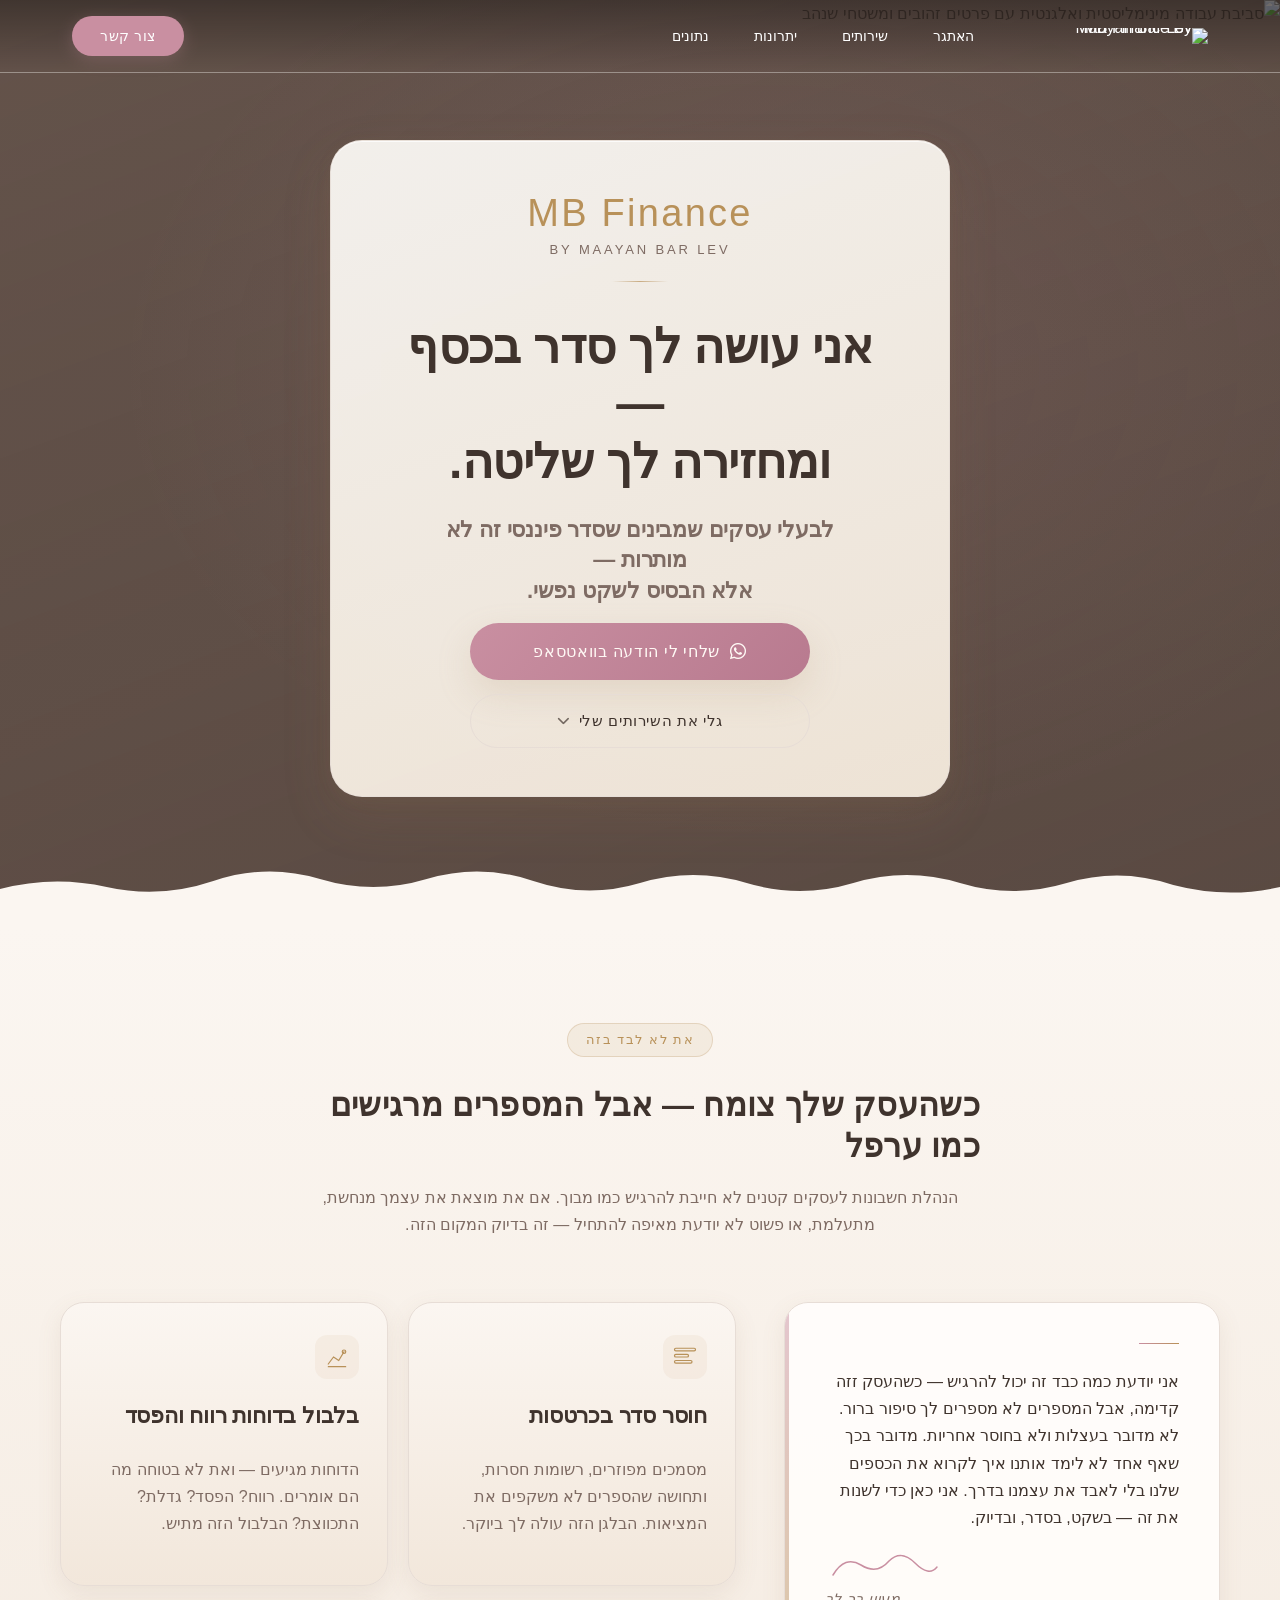
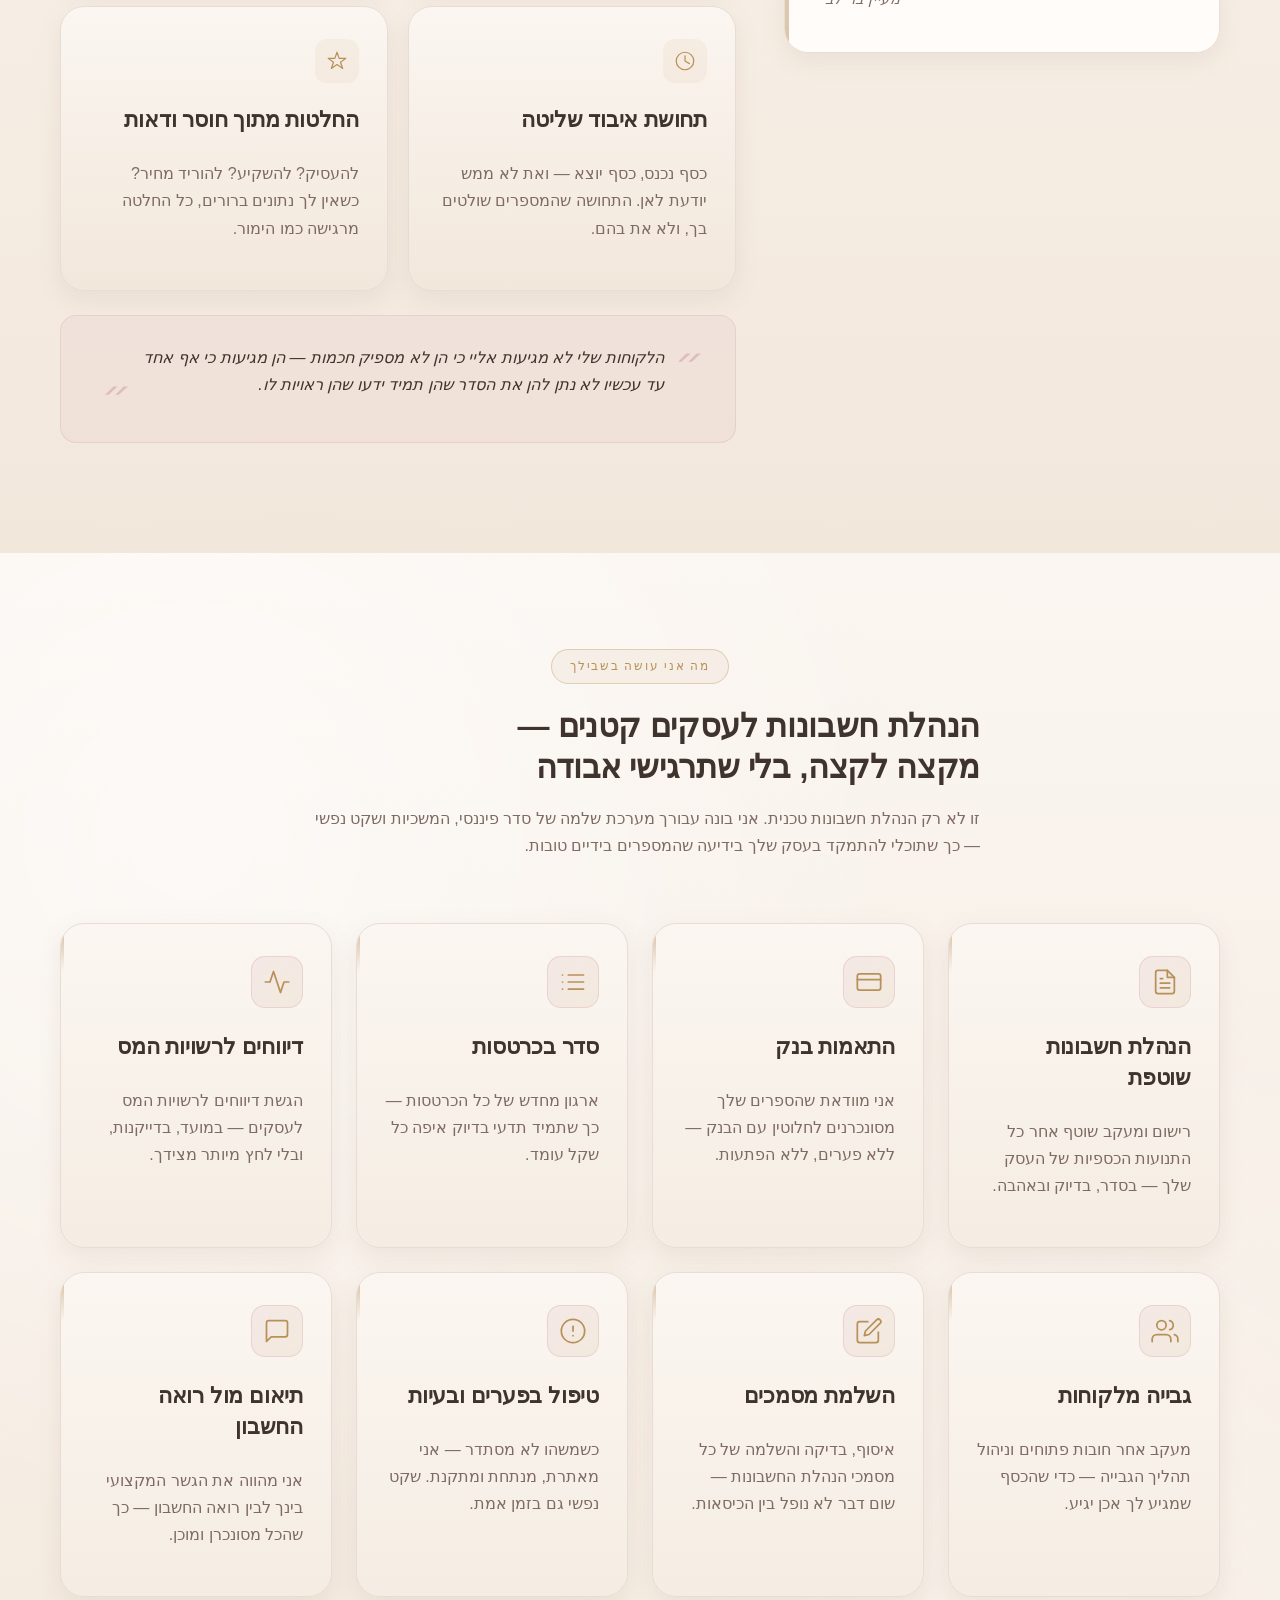
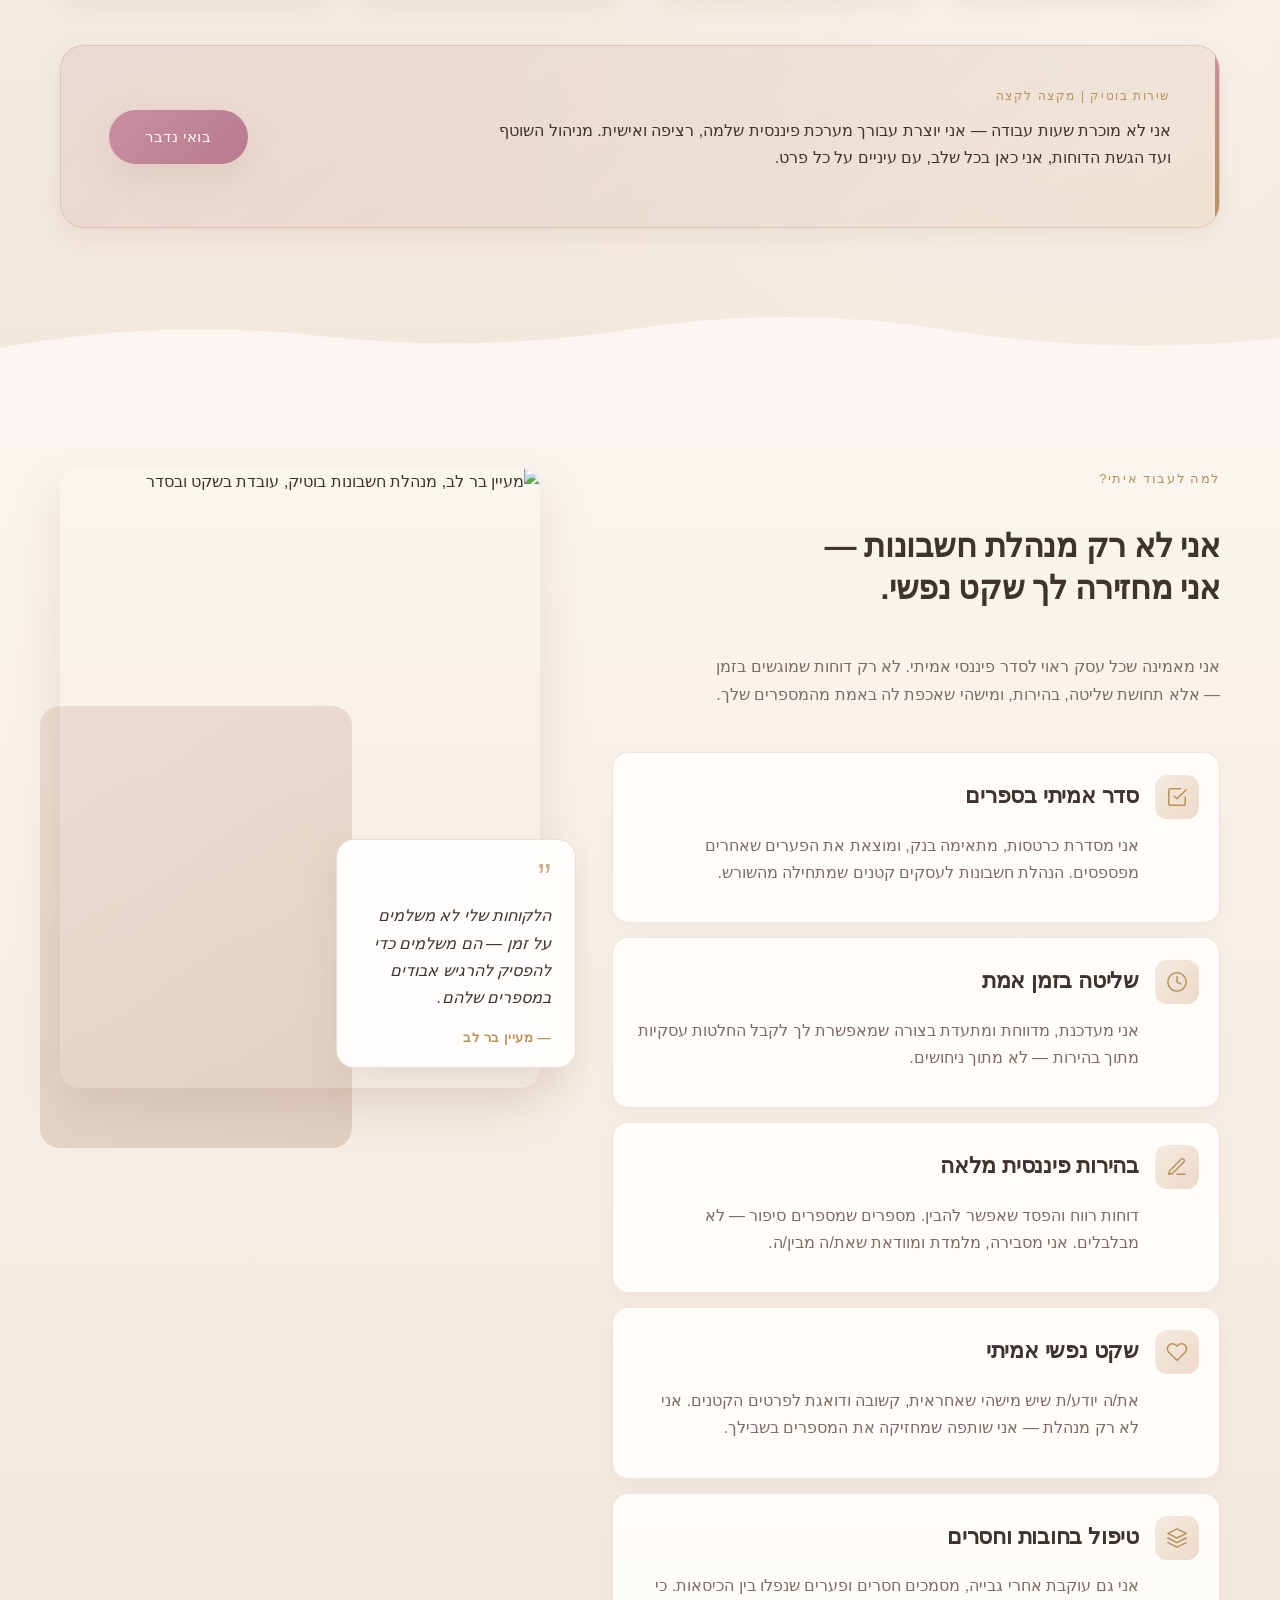
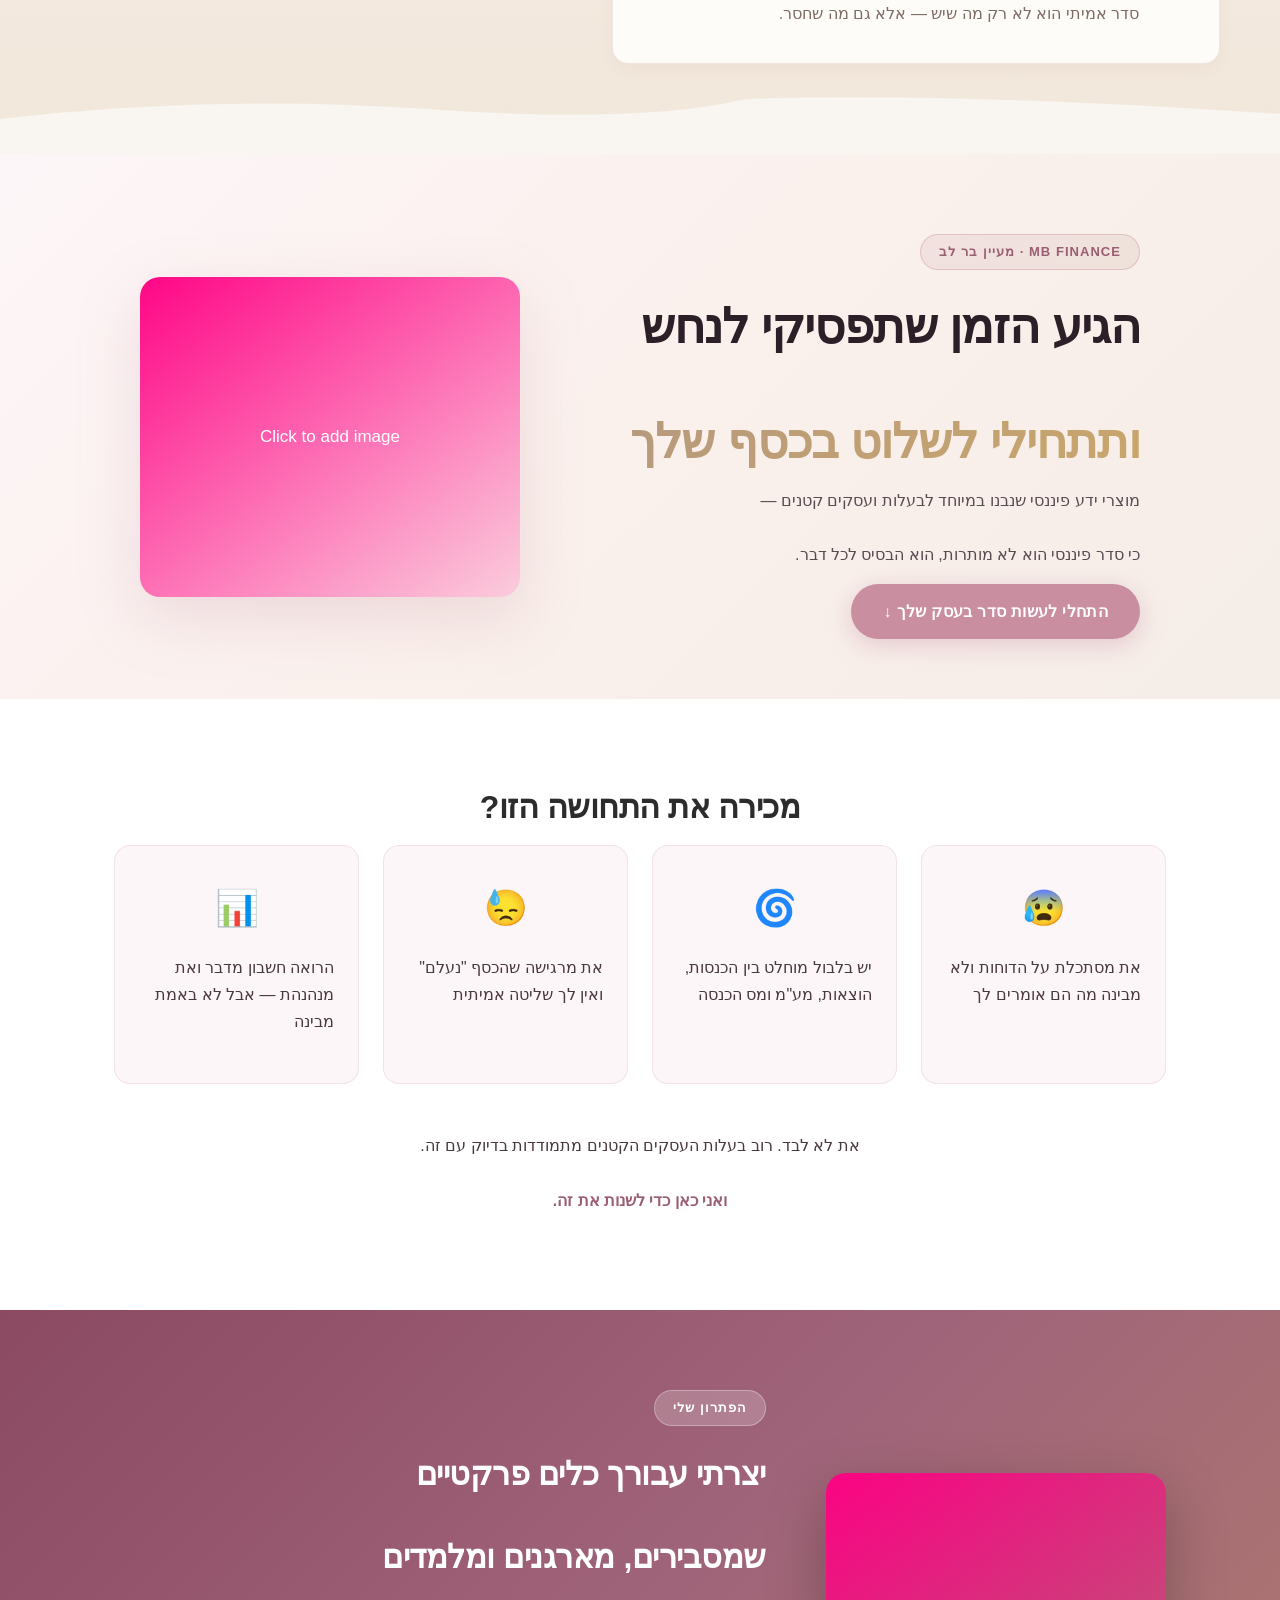
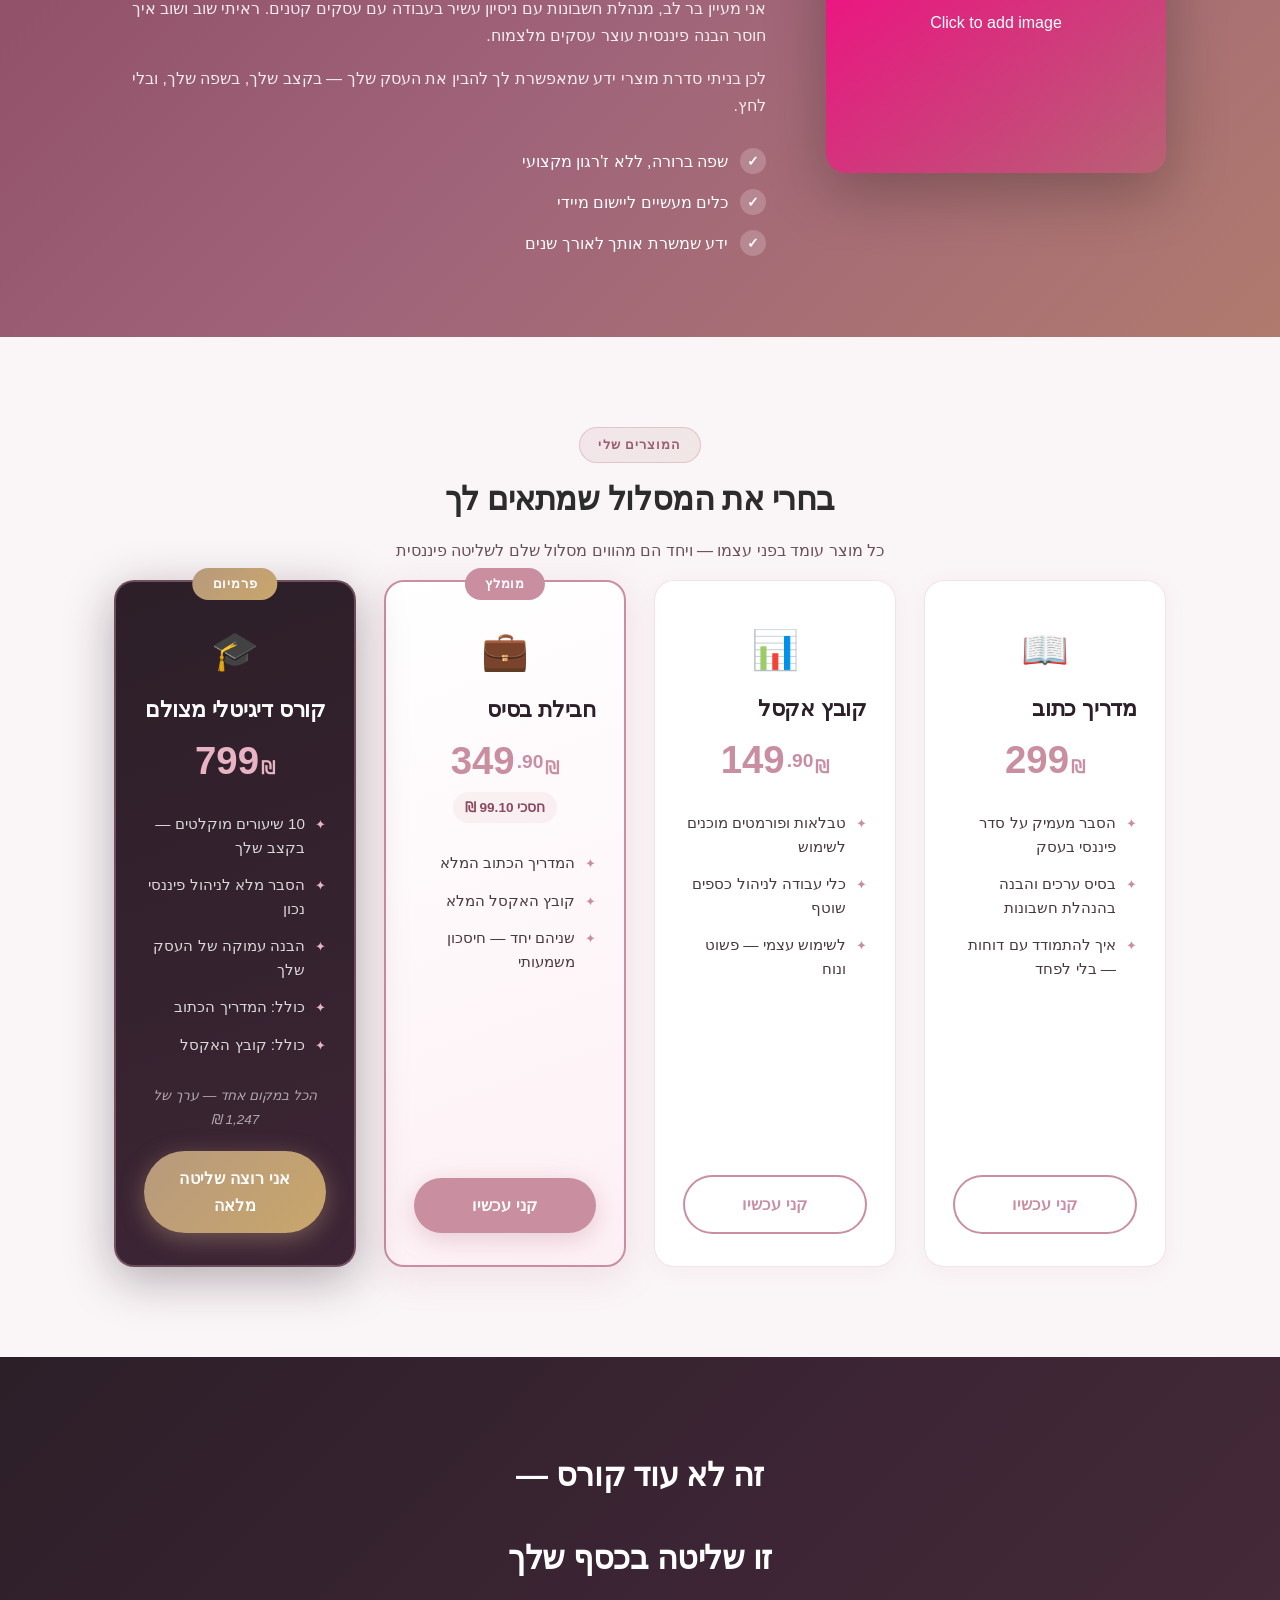
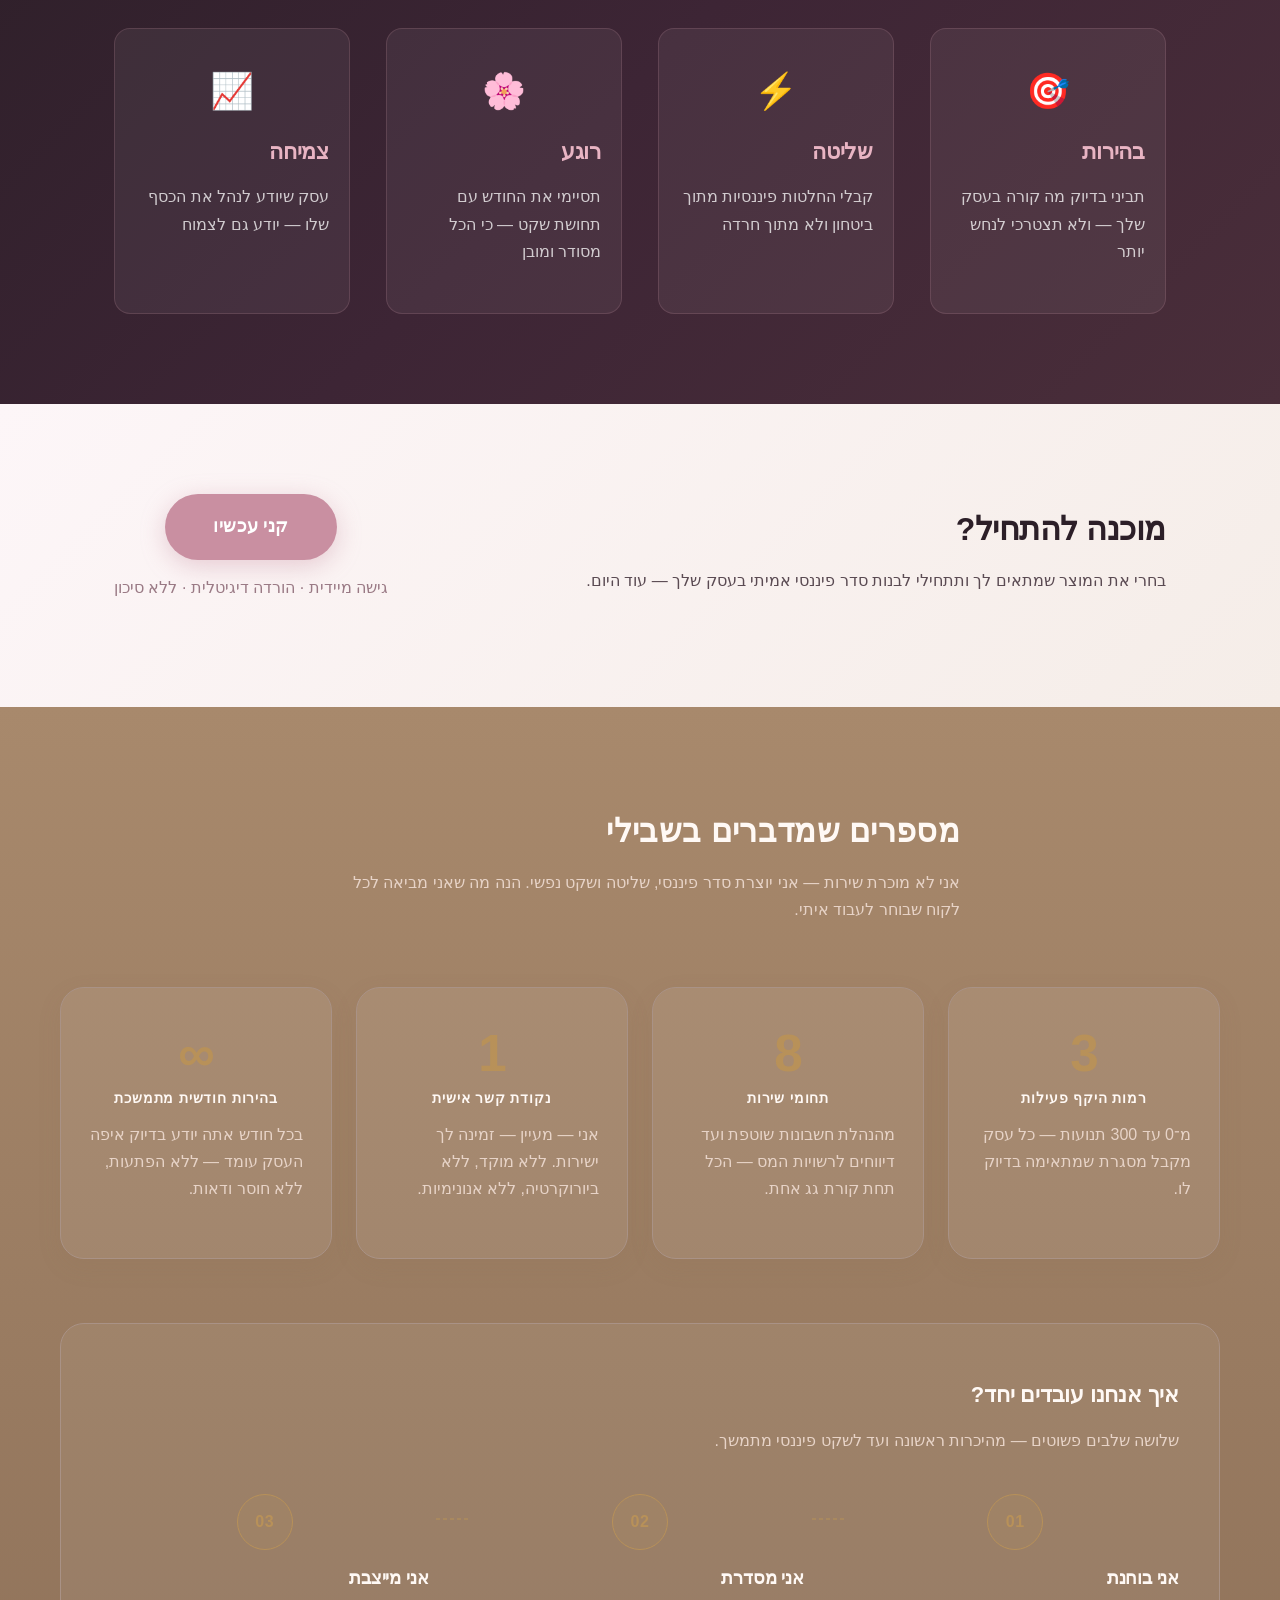
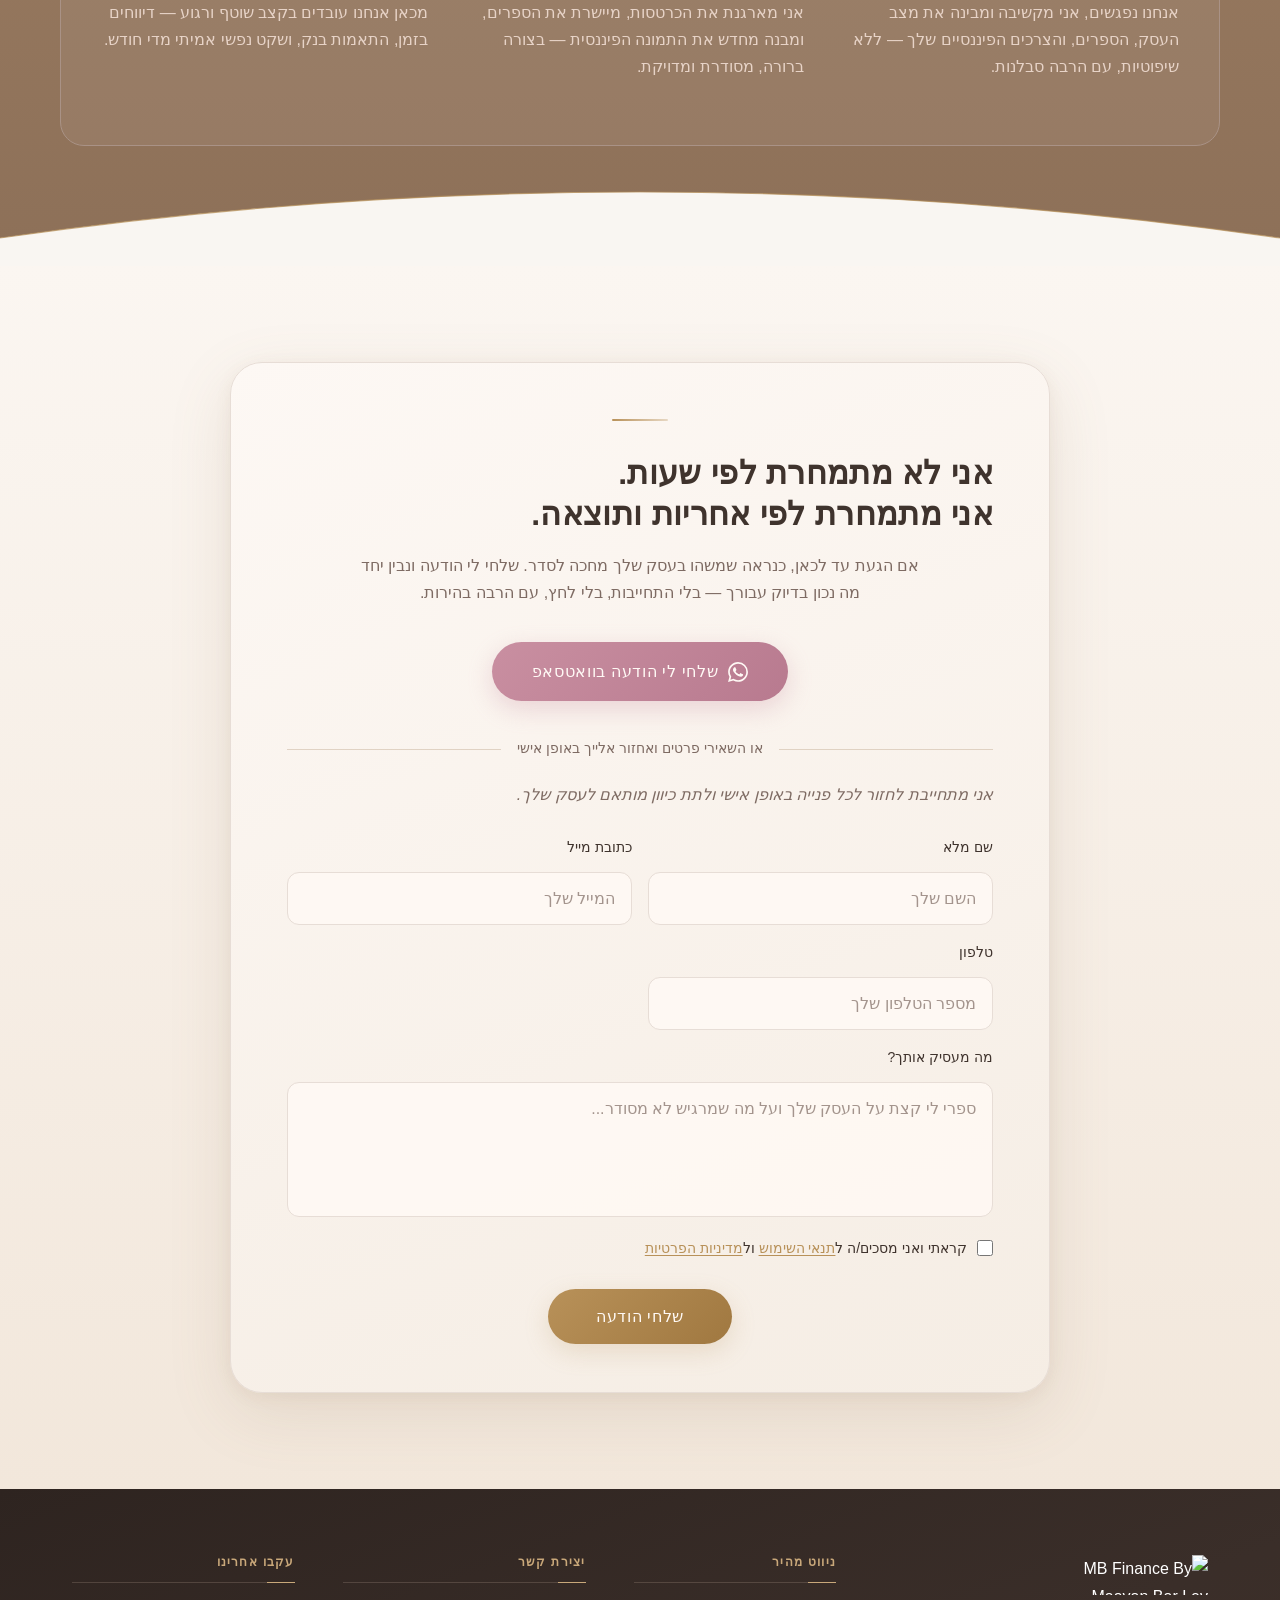
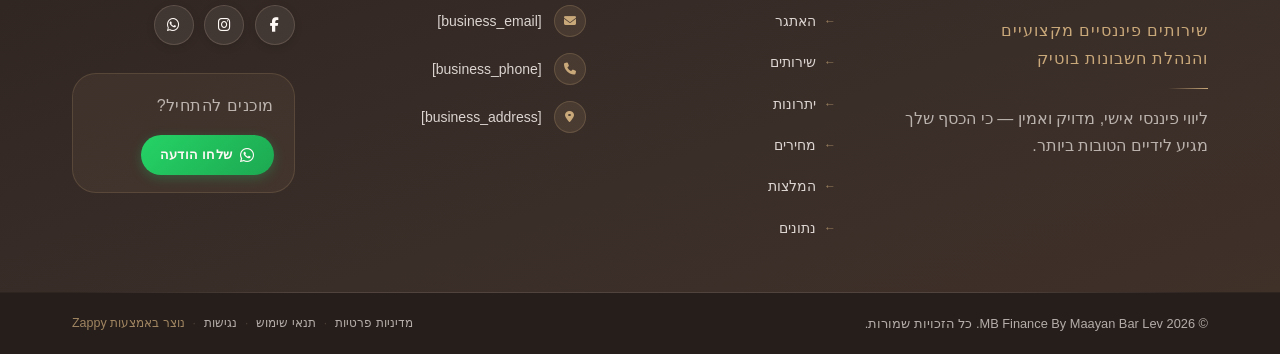
==== commit d84457d6: "Background sync: Progressive GitHub Sync" ====
--- a/index.html
+++ b/index.html
@@ -344,7 +344,7 @@
       <a href="/" class="logo-link">
         <img src="/assets/mb-finance-by-maayan-bar-lev-logo.webp" alt="MB Finance By Maayan Bar Lev" class="logo">
       </a>
-    </div><ul class="nav-menu" id="navMenu"><li><a href="#problem">האתגר</a></li><li><a href="#services">שירותים</a></li><li><a href="#benefits">יתרונות</a></li><li><a href="#pricing">מחירים</a></li><li><a href="#testimonials">המלצות</a></li><li><a href="#stats">נתונים</a></li></ul></div>
+    </div><ul class="nav-menu" id="navMenu"><li><a href="#problem">האתגר</a></li><li><a href="#services">שירותים</a></li><li><a href="#benefits">יתרונות</a></li><li><a href="#stats">נתונים</a></li></ul></div>
 
     
 
@@ -1435,204 +1435,9 @@
 
 
 
-<section id="pricing" class="index-pricing-section" dir="rtl" data-layout-spec="בית-pricing">
-  <div class="index-pricing-container">
-
-    <!-- Section Header -->
-    <div class="index-pricing-header">
-      <span class="index-pricing-eyebrow">תמחור</span>
-      <h2 class="index-pricing-title">לכל עסק — הצעה שנתפרה במיוחד עבורו</h2>
-      <p class="index-pricing-subtitle">אני לא מוכרת שעות עבודה. אני מוכרת סדר, שליטה ושקט נפשי.<br>המחיר שלך נקבע לפי היקף הפעילות האמיתי של העסק שלך — לא לפי תעריף קבוע ולא לפי תבנית גנרית.</p>
-    </div>
-
-    <!-- Tier Cards -->
-    <div class="index-pricing-tiers">
-
-      <!-- Tier 1 -->
-      <article class="index-pricing-card">
-        <div class="index-pricing-card-inner">
-          <div class="index-pricing-tier-badge">רמה א׳</div>
-          <div class="index-pricing-range">0 – 100</div>
-          <div class="index-pricing-range-label">תנועות / מסמכים בחודש</div>
-          <div class="index-pricing-divider-line"></div>
-          <p class="index-pricing-card-desc">מתאים לעסקים בתחילת דרכם, עצמאיים ובעלי עסקים קטנים שמחפשים סדר ראשוני, בהירות בספרים ויסוד יציב לצמיחה.</p>
-          <div class="index-pricing-custom-note">
-            <i class="fa-solid fa-wand-sparkles" aria-hidden="true"></i>
-            <span>הצעת מחיר אישית לכל עסק</span>
-          </div>
-        </div>
-      </article>
-
-      <!-- Tier 2 (Featured) -->
-      <article class="index-pricing-card index-pricing-card--featured">
-        <div class="index-pricing-featured-label">הכי נפוץ</div>
-        <div class="index-pricing-card-inner">
-          <div class="index-pricing-tier-badge index-pricing-tier-badge--featured">רמה ב׳</div>
-          <div class="index-pricing-range index-pricing-range--featured">100 – 200</div>
-          <div class="index-pricing-range-label">תנועות / מסמכים בחודש</div>
-          <div class="index-pricing-divider-line index-pricing-divider-line--featured"></div>
-          <p class="index-pricing-card-desc">מתאים לעסקים פעילים עם תנועה שוטפת — מי שצריכה מנהלת חשבונות שמכירה את העסק לעומק, מדווחת בזמן ומחזירה לך את השליטה.</p>
-          <div class="index-pricing-custom-note">
-            <i class="fa-solid fa-wand-sparkles" aria-hidden="true"></i>
-            <span>הצעת מחיר אישית לכל עסק</span>
-          </div>
-        </div>
-      </article>
-
-      <!-- Tier 3 -->
-      <article class="index-pricing-card">
-        <div class="index-pricing-card-inner">
-          <div class="index-pricing-tier-badge">רמה ג׳</div>
-          <div class="index-pricing-range">200 – 300</div>
-          <div class="index-pricing-range-label">תנועות / מסמכים בחודש</div>
-          <div class="index-pricing-divider-line"></div>
-          <p class="index-pricing-card-desc">מתאים לעסקים בצמיחה עם היקף פעילות גבוה — ליווי צמוד, דיווחים מדויקים לרשויות המס לעסקים, ושקיפות מלאה בכל נקודת זמן.</p>
-          <div class="index-pricing-custom-note">
-            <i class="fa-solid fa-wand-sparkles" aria-hidden="true"></i>
-            <span>הצעת מחיר אישית לכל עסק</span>
-          </div>
-        </div>
-      </article>
-
-    </div>
-
-    <!-- Full-width Note Panel -->
-    <div class="index-pricing-note-panel">
-      <div class="index-pricing-note-icon">
-        <i class="fa-regular fa-gem" aria-hidden="true"></i>
-      </div>
-      <div class="index-pricing-note-content">
-        <h3 class="index-pricing-note-title">לכל עסק אני בונה הצעת מחיר מותאמת אישית</h3>
-        <p class="index-pricing-note-text">אין אצלי תעריפון קבוע ואין מחירון מדף. אני מאמינה שכל עסק הוא עולם בפני עצמו — עם הצרכים שלו, הקצב שלו, והאחריות שמגיעה לו. לכן, אחרי שאלמד אתכם, אבנה עבורכם הצעה שמשקפת את הפעילות האמיתית שלכם ואת העומק שאני מביאה לכל תיק. הנהלת חשבונות לעסקים קטנים לא חייבת להיות גנרית — היא יכולה להיות בדיוק מה שאתם צריכים.</p>
-      </div>
-    </div>
-
-    <!-- WhatsApp CTA -->
-    <div class="index-pricing-cta">
-      <p class="index-pricing-cta-text">מוכנים לדעת מה ההצעה שלכם? שלחו לי הודעה ואחזור אליכם תוך 24 שעות.</p>
-      <a href="https://wa.me/[whatsapp_handle]" target="_blank" rel="noopener noreferrer" class="index-pricing-whatsapp-btn">
-        <i class="fa-brands fa-whatsapp" aria-hidden="true"></i>
-        שלחו לי הודעה בוואטסאפ
-      </a>
-    </div>
-
-  </div>
-
-  <!-- Bottom Divider -->
-  <div class="index-pricing-divider-wrapper">
-    <svg data-no-icon-edit="true" aria-hidden="true" viewBox="0 0 1200 90" preserveAspectRatio="none" xmlns="http://www.w3.org/2000/svg">
-      <!-- Gold accent line -->
-      <path d="M0,38 Q150,28 300,36 T600,30 T900,36 T1200,30" stroke="rgba(184,145,89,0.45)" stroke-width="1" fill="#FBF6F1"></path>
-      <!-- Stepped curve fill -->
-      <path d="M0,90 L0,44 Q100,32 200,42 Q300,52 400,36 Q500,22 600,38 Q700,52 800,40 Q900,28 1000,42 Q1100,54 1200,38 L1200,90 Z" fill="#FBF6F1"></path>
-    </svg>
-  </div>
-
-</section>
-
-<section id="testimonials" class="index-testimonials-section" data-layout-spec="בית-testimonials" dir="rtl">
-  <div class="index-testimonials-container">
-
-    <!-- Section Header -->
-    <div class="index-testimonials-header">
-      <p class="index-testimonials-eyebrow">מה אומרות הלקוחות שלי</p>
-      <h2 class="index-testimonials-title">כשמישהי באמת מקשיבה — אפשר לנשום</h2>
-      <p class="index-testimonials-subtitle">הדבר שמרגש אותי הכי הרבה הוא לא הדוחות — אלא הרגע שבו הלקוחה שלי מרגישה שוב בשליטה. אלה הסיפורים שמניעים אותי.</p>
-    </div>
-
-    <!-- Testimonial Cards Grid -->
-    <div class="index-testimonials-grid">
-
-      <!-- Card 1 — Tall (start side) -->
-      <article class="index-testimonials-card index-testimonials-card--tall">
-        <div class="index-testimonials-quote-mark" aria-hidden="true">“</div>
-        <blockquote class="index-testimonials-quote">
-          <p>לפני שהתחלתי לעבוד עם מעיין, פחדתי לפתוח את האפליקציה של הבנק. לא ידעתי אם אני מרוויחה או מפסידה, ובכל חודש הרגשתי שאני מנחשת. היום אני פותחת את הדוחות עם סקרנות, לא עם חרדה. היא לא רק סידרה לי את הספרים — היא החזירה לי את השקט.</p>
-        </blockquote>
-        <footer class="index-testimonials-author">
-          <div class="index-testimonials-author-avatar">
-            <span>נ</span>
-          </div>
-          <div class="index-testimonials-author-info">
-            <cite class="index-testimonials-author-name">נועה כהן</cite>
-            <span class="index-testimonials-author-role">מעצבת פנים עצמאית</span>
-          </div>
-        </footer>
-        <div class="index-testimonials-accent-line" aria-hidden="true"></div>
-      </article>
-
-      <!-- Right column: two stacked cards -->
-      <div class="index-testimonials-stack">
-
-        <!-- Card 2 -->
-        <article class="index-testimonials-card">
-          <div class="index-testimonials-quote-mark" aria-hidden="true">“</div>
-          <blockquote class="index-testimonials-quote">
-            <p>סוף סוף אני מבינה איפה העסק שלי עומד. מעיין מסבירה הכל בשפה שאני מבינה, עונה תוך שניות, ותמיד מרגישה שאני בראש סדר העדיפויות שלה. זה נדיר.</p>
-          </blockquote>
-          <footer class="index-testimonials-author">
-            <div class="index-testimonials-author-avatar">
-              <span>ש</span>
-            </div>
-            <div class="index-testimonials-author-info">
-              <cite class="index-testimonials-author-name">שירה לוי</cite>
-              <span class="index-testimonials-author-role">בעלת בוטיק אופנה</span>
-            </div>
-          </footer>
-          <div class="index-testimonials-accent-line" aria-hidden="true"></div>
-        </article>
-
-        <!-- Card 3 -->
-        <article class="index-testimonials-card">
-          <div class="index-testimonials-quote-mark" aria-hidden="true">“</div>
-          <blockquote class="index-testimonials-quote">
-            <p>ניסיתי שלושה רואי חשבון לפני מעיין. אף אחד לא נתן לי את התחושה שמישהי באמת מסתכלת על העסק שלי. איתה — אני יודעת שהכל מסודר, מדויק, ושאני לא לבד עם המספרים.</p>
-          </blockquote>
-          <footer class="index-testimonials-author">
-            <div class="index-testimonials-author-avatar">
-              <span>מ</span>
-            </div>
-            <div class="index-testimonials-author-info">
-              <cite class="index-testimonials-author-name">מיכל אברהם</cite>
-              <span class="index-testimonials-author-role">מאמנת כושר עצמאית</span>
-            </div>
-          </footer>
-          <div class="index-testimonials-accent-line" aria-hidden="true"></div>
-        </article>
-
-      </div>
-    </div>
-
-    <!-- Proof Strip -->
-    <div class="index-testimonials-proof-strip">
-      <div class="index-testimonials-proof-item">
-        <i class="fa-regular fa-heart" aria-hidden="true"></i>
-        <span>טיפול אישי ואמיתי בכל לקוחה</span>
-      </div>
-      <div class="index-testimonials-proof-divider" aria-hidden="true"></div>
-      <div class="index-testimonials-proof-item">
-        <i class="fa-regular fa-circle-check" aria-hidden="true"></i>
-        <span>דיוק ועמידה בכל פרט</span>
-      </div>
-      <div class="index-testimonials-proof-divider" aria-hidden="true"></div>
-      <div class="index-testimonials-proof-item">
-        <i class="fa-regular fa-comment-dots" aria-hidden="true"></i>
-        <span>תקשורת רגועה וזמינות אמיתית</span>
-      </div>
-    </div>
-
-  </div>
-
-  <!-- Bottom blush band divider -->
-  <div class="index-testimonials-divider-wrapper" aria-hidden="true">
-    <svg data-no-icon-edit="true" aria-hidden="true" viewBox="0 0 1200 90" preserveAspectRatio="none" xmlns="http://www.w3.org/2000/svg">
-      <path d="M0,90 L0,55 Q150,30 300,48 T600,38 Q750,28 900,45 T1200,40 L1200,90 Z" fill="#8D7058" opacity="0.18"></path>
-      <path d="M0,90 L0,68 Q200,50 400,62 T800,55 Q1000,48 1200,60 L1200,90 Z" fill="#8D7058" opacity="0.35"></path>
-      <path d="M0,90 L0,80 Q300,70 600,76 T1200,72 L1200,90 Z" fill="#8D7058"></path>
-    </svg>
-  </div>
-
-</section>
+
+
+
 
 <section id="stats" class="index-stats-section" data-layout-spec="בית-stats" dir="rtl">
   <div class="index-stats-container">
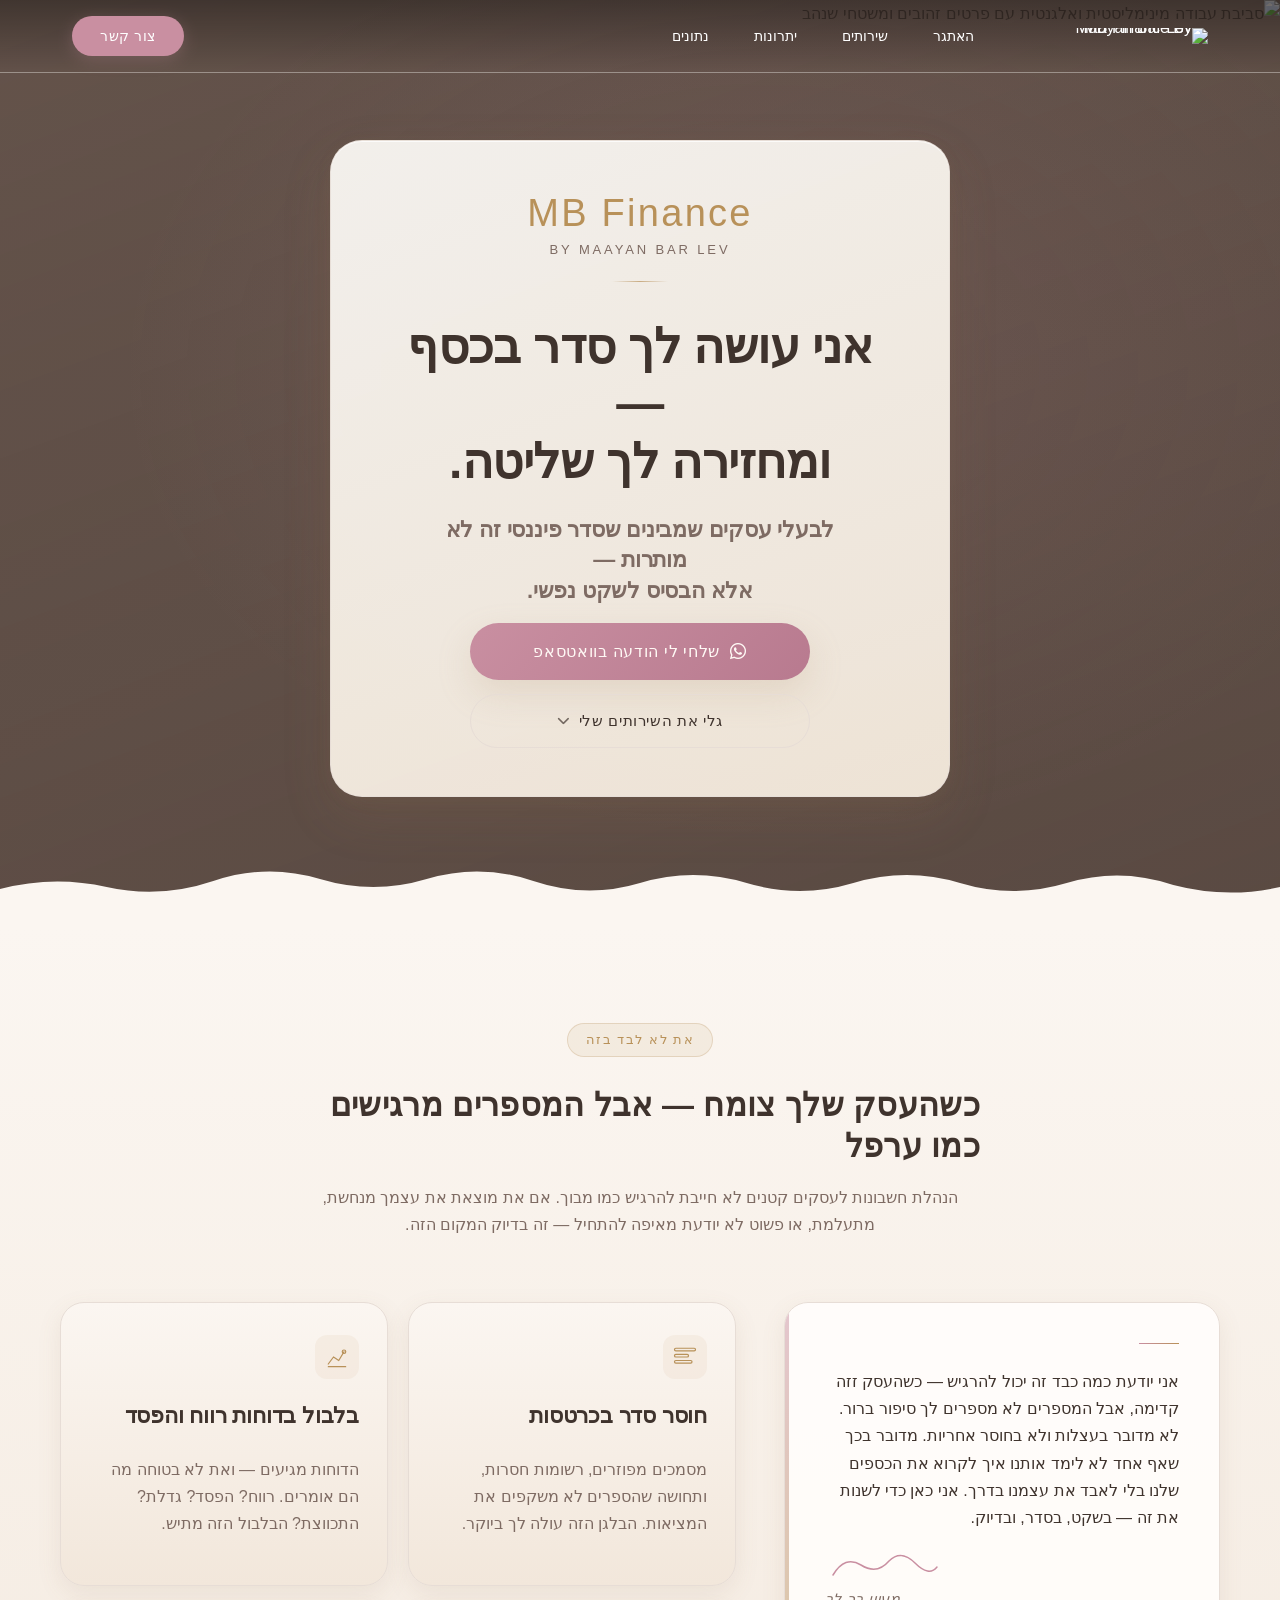
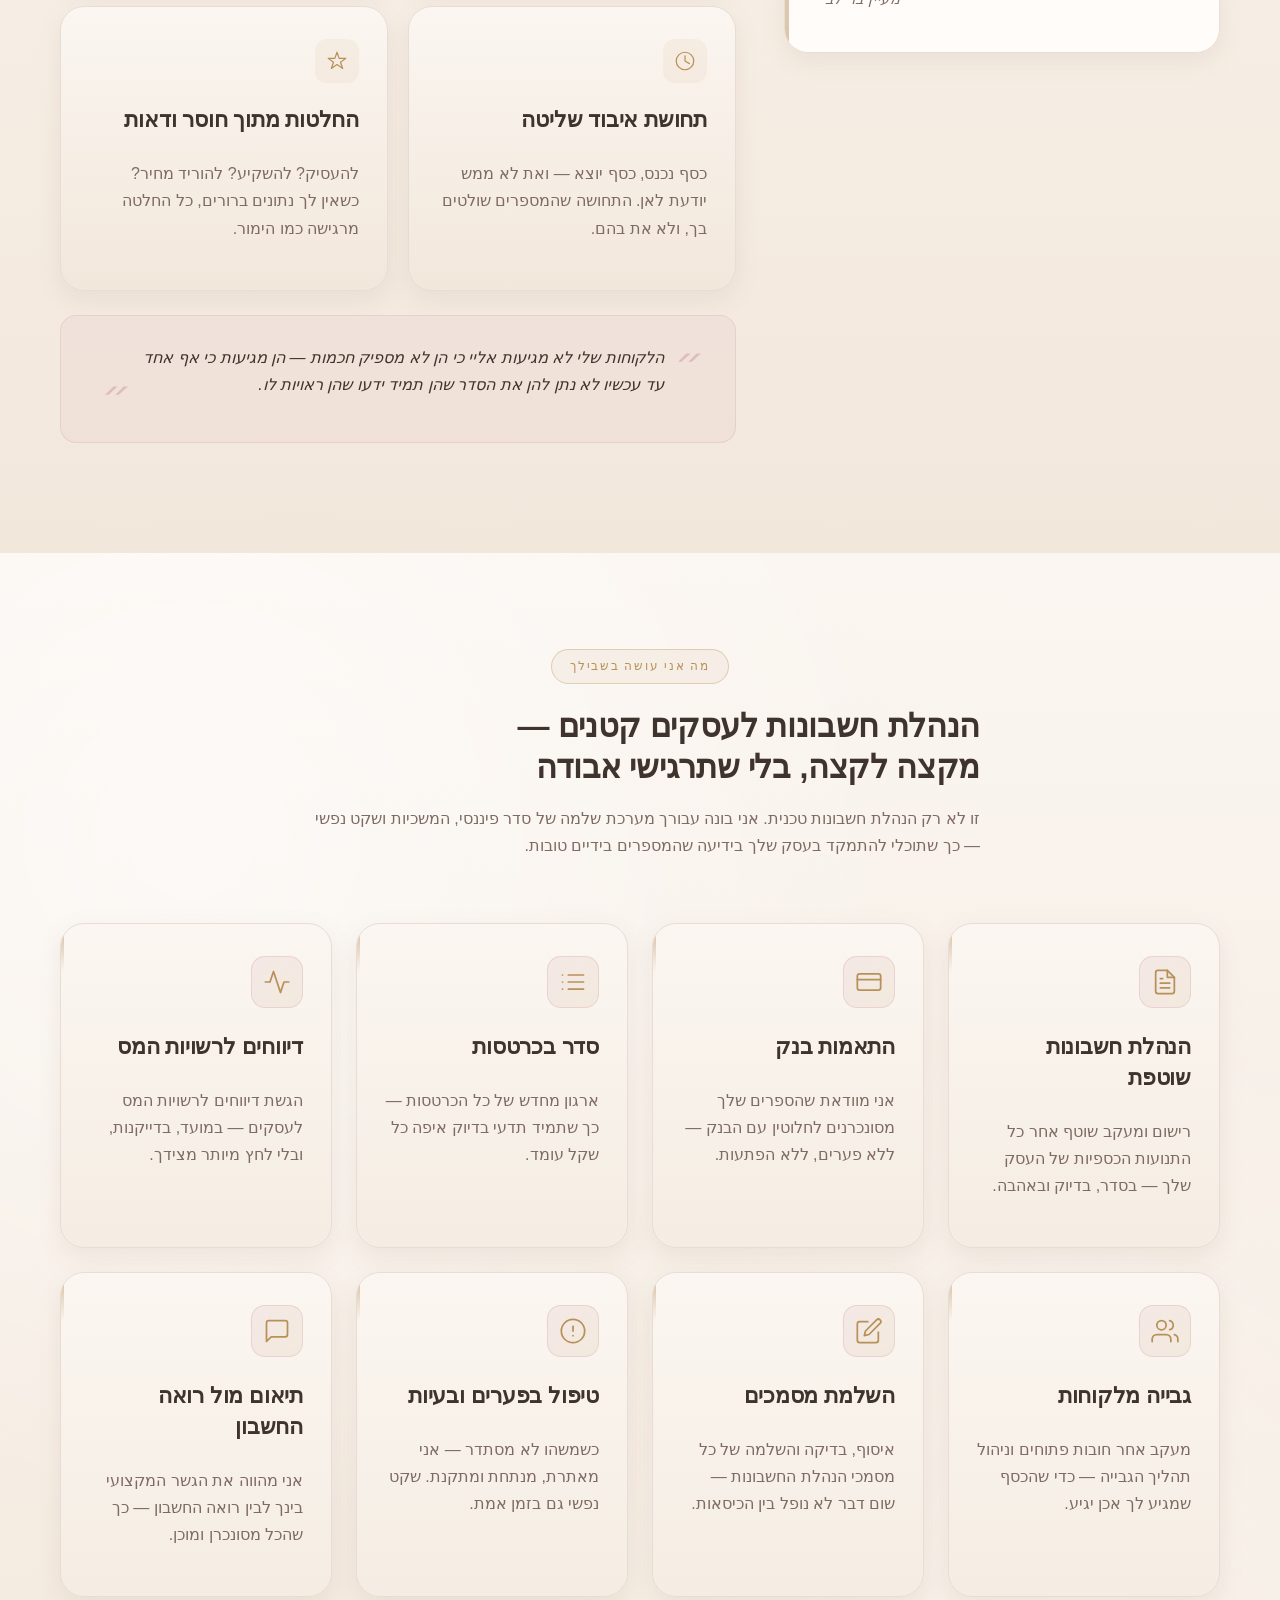
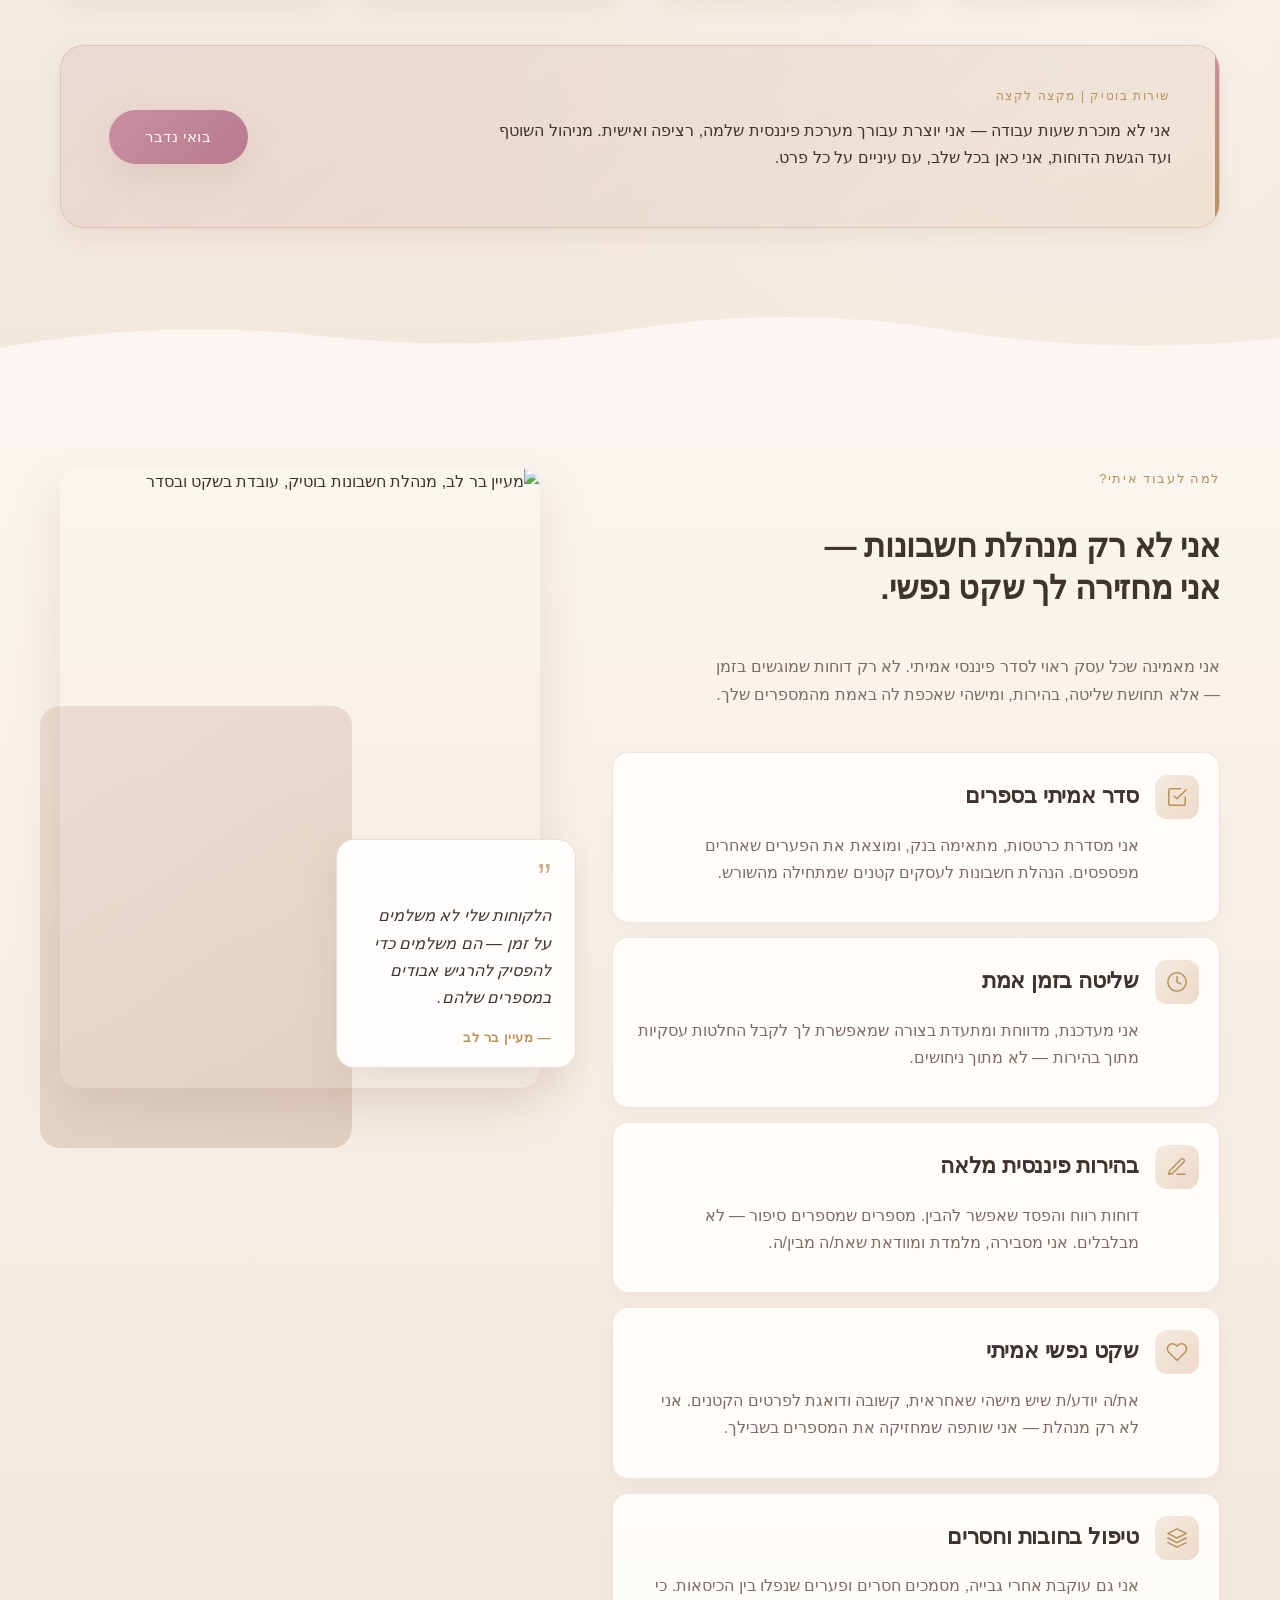
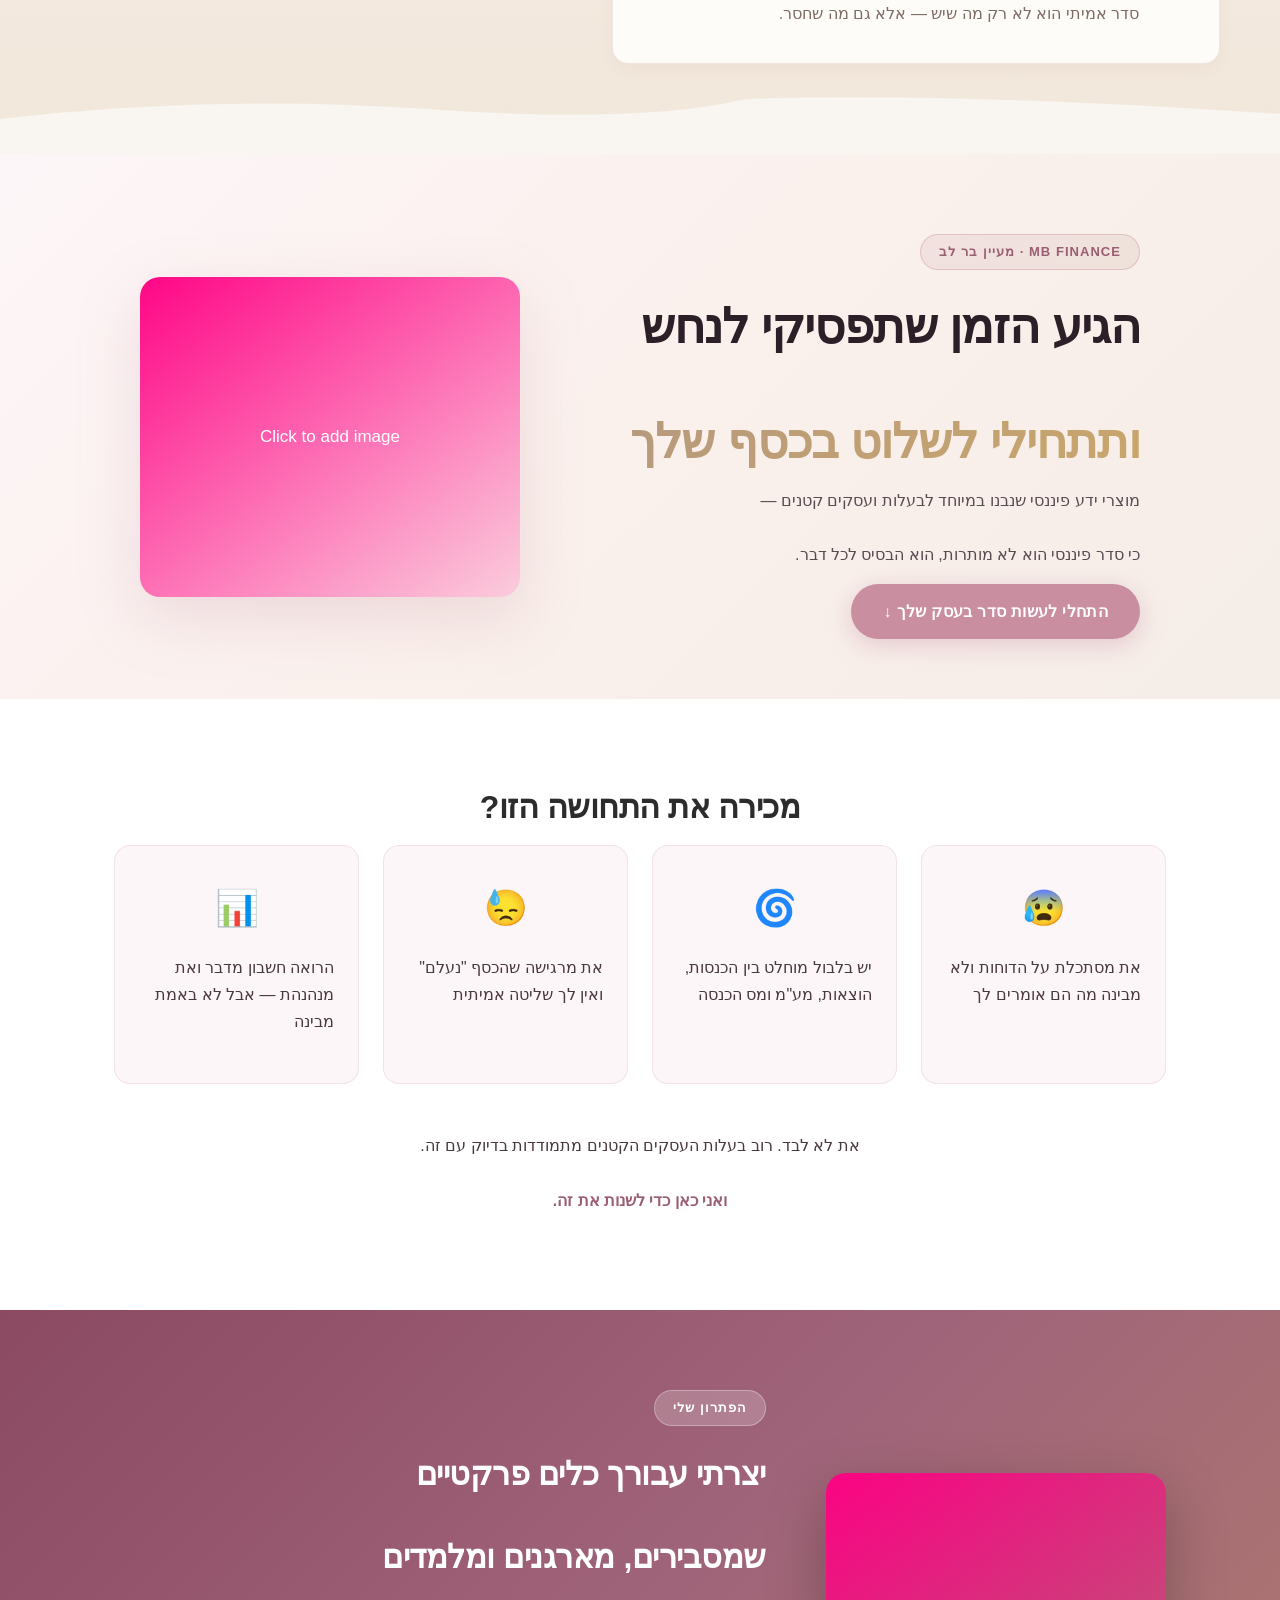
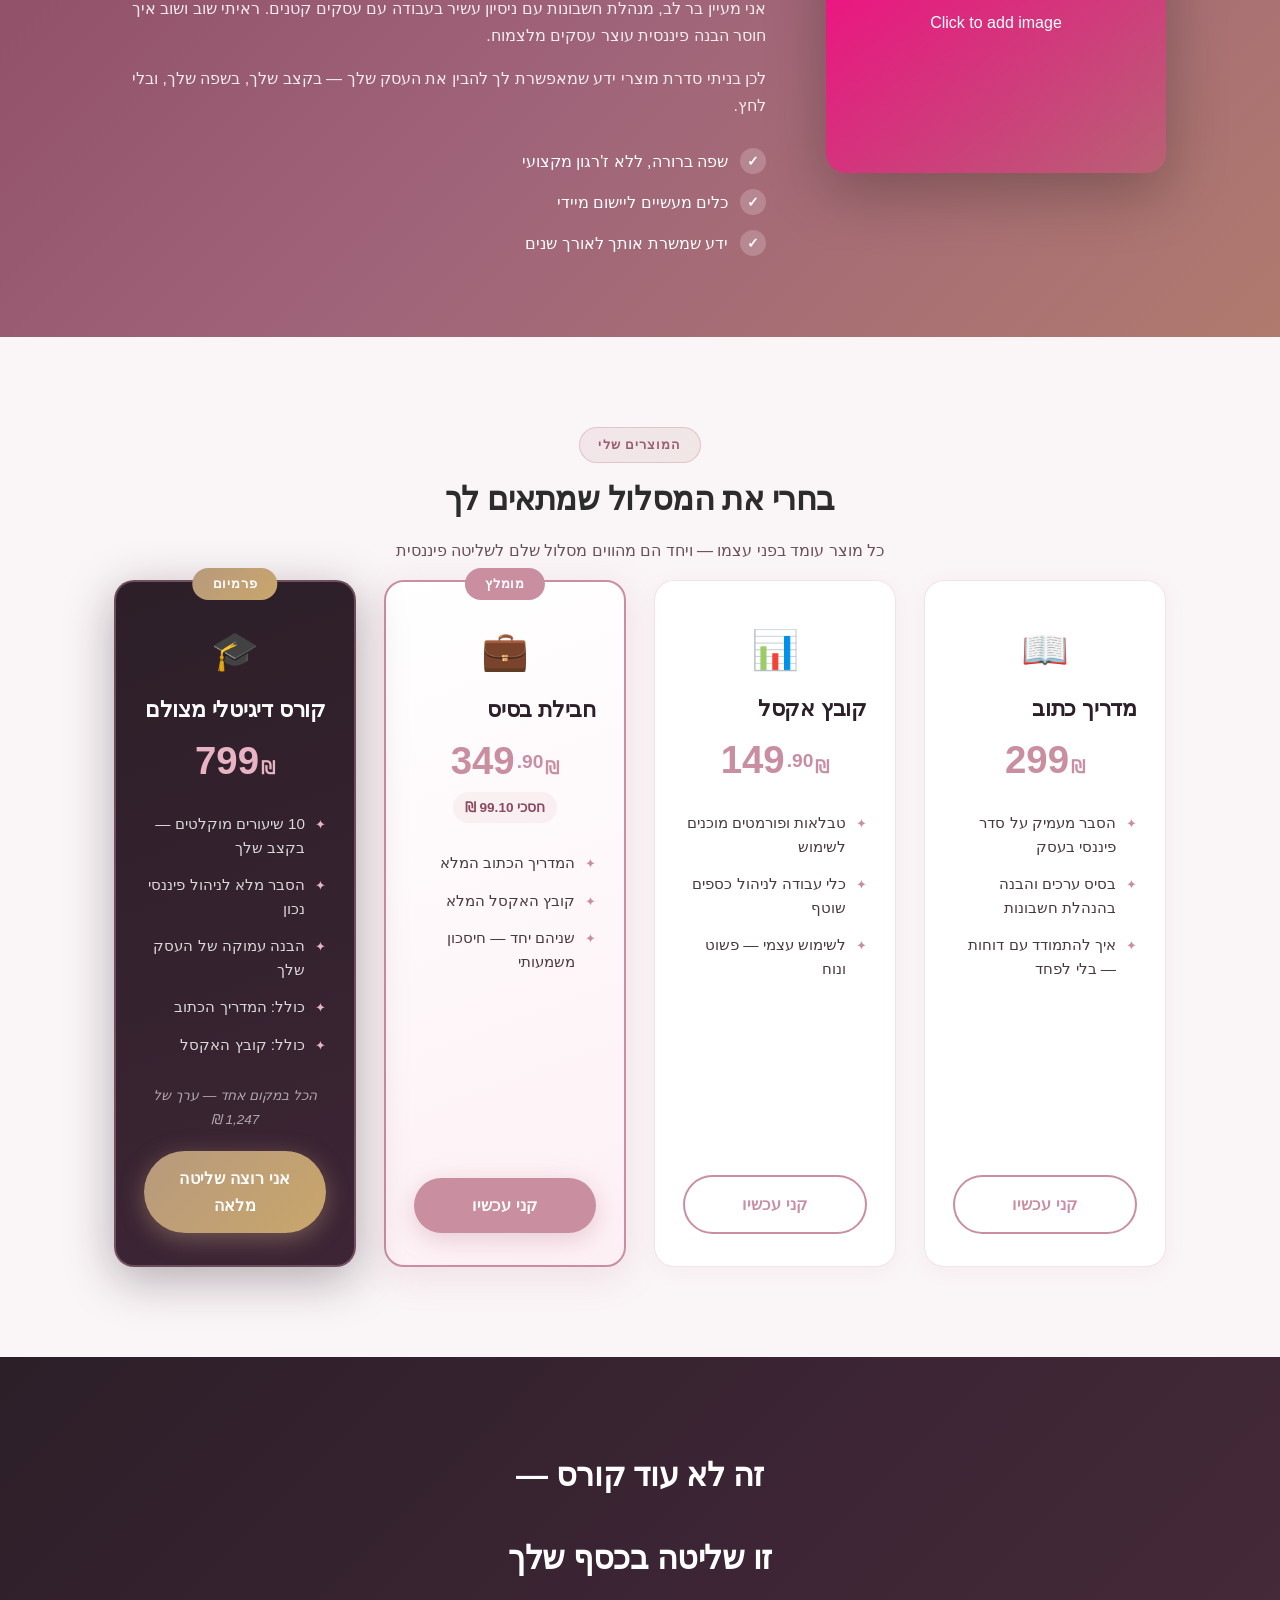
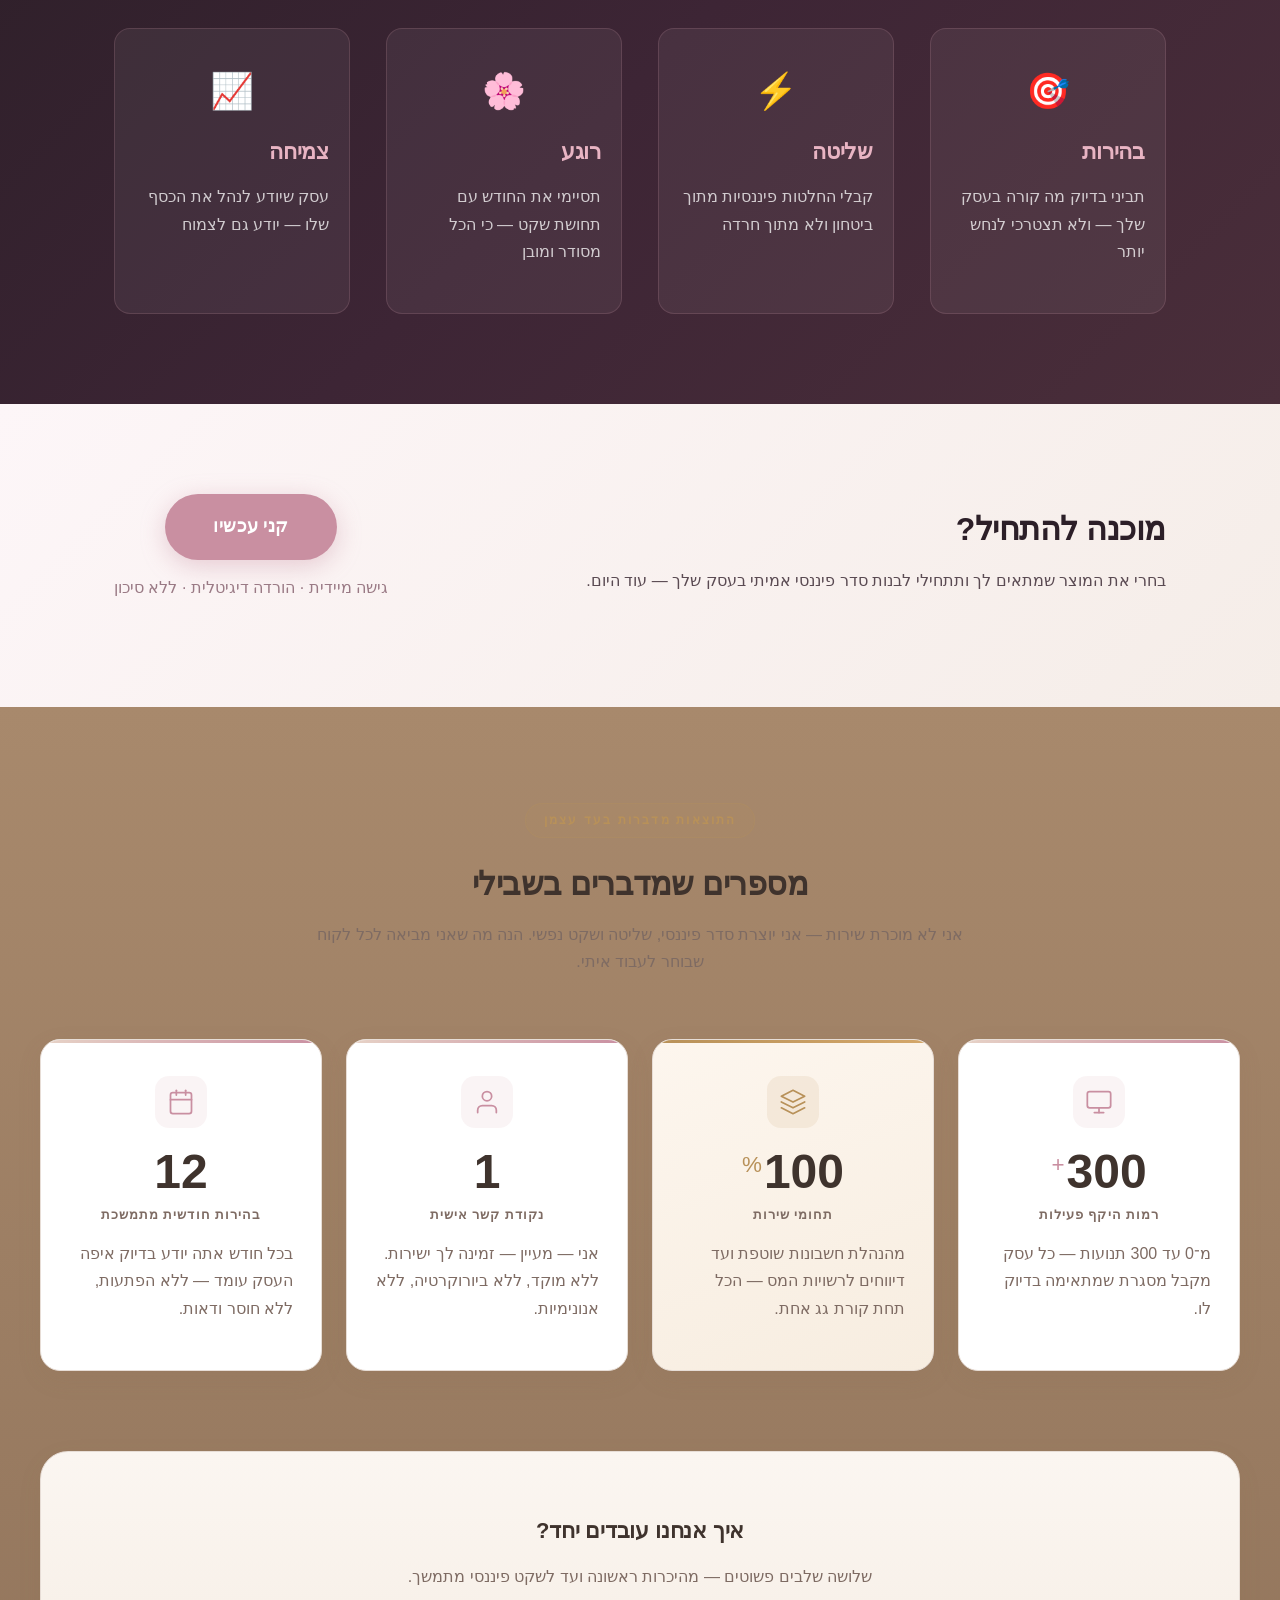
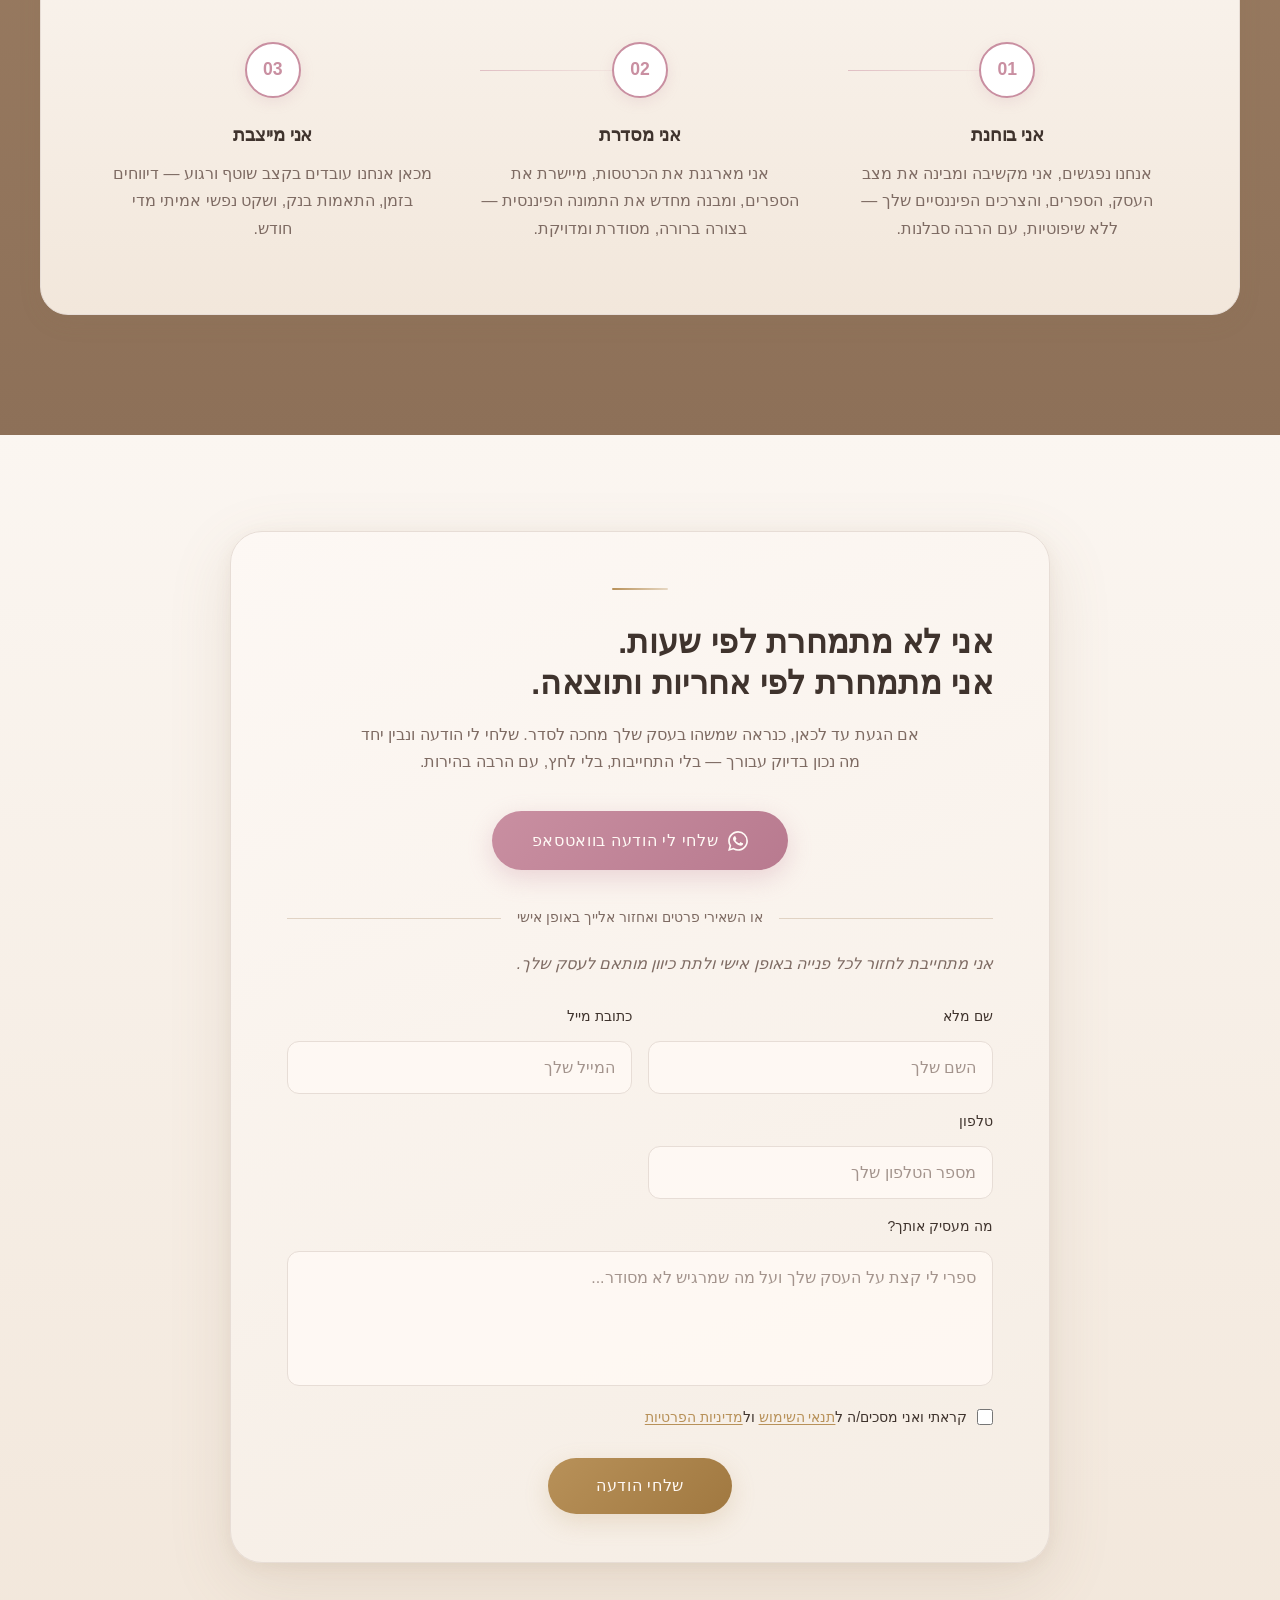
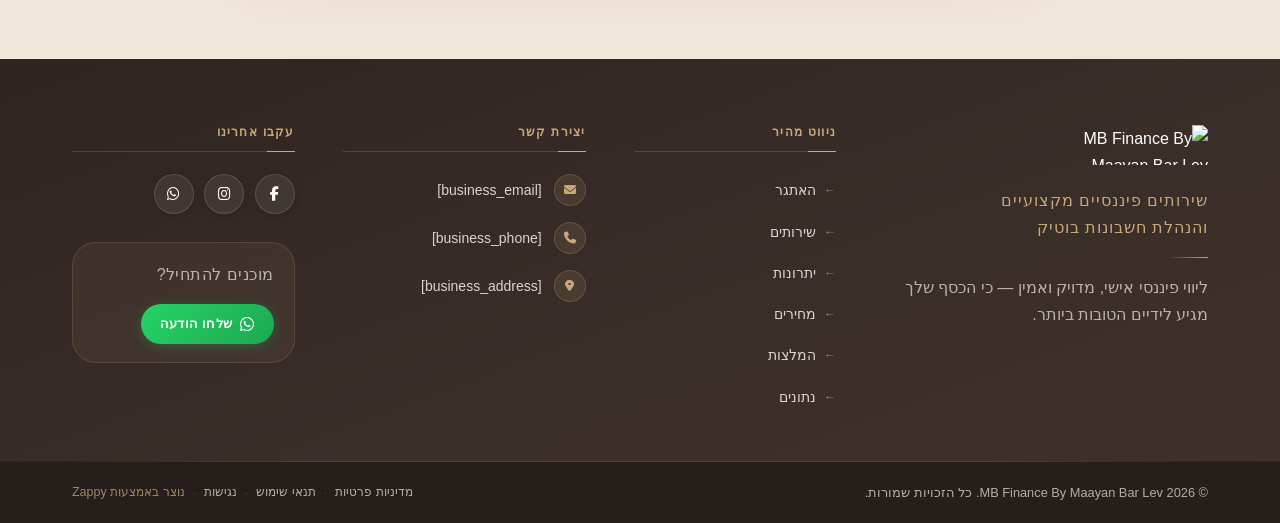
==== commit 2e7f3806: "Background sync: Progressive GitHub Sync" ====
--- a/index.html
+++ b/index.html
@@ -242,6 +242,345 @@
     <script src="https://cdn.jsdelivr.net/npm/vanilla-cookieconsent@3/dist/cookieconsent.umd.js"></script>
     <!-- Mickidum Accessibility Toolbar -->
     <script src="https://cdn.jsdelivr.net/gh/mickidum/acc_toolbar/acctoolbar/acctoolbar.min.js"></script>
+
+<style data-zappy-section-v2-css="true">
+/* V2 Regenerated Section CSS */
+.index-stats-section {
+  direction: rtl;
+  background-color: #F8F1EA;
+  background-image:
+    radial-gradient(circle at 20% 20%, rgba(255,255,255,0.6) 0, rgba(255,255,255,0) 42%),
+    radial-gradient(circle at 80% 30%, rgba(255,255,255,0.45) 0, rgba(255,255,255,0) 36%),
+    linear-gradient(180deg, rgba(255,255,255,0.28) 0%, rgba(233,222,210,0.18) 100%);
+  color: var(--text-dark);
+  padding: 80px 24px 100px;
+  position: relative;
+  overflow: visible;
+  font-family: 'Heebo', 'Assistant', sans-serif;
+}
+
+/* ── Section Header ── */
+.index-stats-section .stats-header {
+  text-align: center;
+  max-width: 680px;
+  margin: 0 auto 64px;
+}
+
+.index-stats-section .stats-eyebrow {
+  display: inline-block;
+  font-family: 'Heebo', 'Assistant', sans-serif;
+  font-size: 0.75rem;
+  font-weight: 600;
+  letter-spacing: 0.18em;
+  text-transform: uppercase;
+  color: var(--accent);
+  background: rgba(184,145,89,0.10);
+  border: 1px solid rgba(184,145,89,0.22);
+  border-radius: 999px;
+  padding: 6px 18px;
+  margin-bottom: 18px;
+}
+
+.index-stats-section .stats-title {
+  font-family: 'Fraunces', 'Cormorant Garamond', 'David Libre', 'Noto Serif Hebrew', serif;
+  font-size: 2rem;
+  font-weight: 600;
+  line-height: 1.3;
+  color: var(--text-dark);
+  margin: 0 0 18px;
+  text-align: center;
+}
+
+.index-stats-section .stats-intro {
+  font-size: 1rem;
+  line-height: 1.7;
+  color: var(--text-muted);
+  margin: 0;
+  text-align: center;
+  max-width: none !important;
+}
+
+/* ── Stats Grid ── */
+.index-stats-section .stats-grid {
+  display: grid;
+  grid-template-columns: repeat(4, 1fr);
+  gap: 24px;
+  max-width: 1200px;
+  margin: 0 auto 80px;
+  direction: rtl;
+}
+
+.index-stats-section .stat-card {
+  background: #fff;
+  border: 1px solid var(--border-light);
+  border-radius: 20px;
+  padding: 36px 28px 32px;
+  text-align: center;
+  box-shadow: 0 8px 24px rgba(142,112,82,0.10);
+  position: relative;
+  overflow: hidden;
+  transition: transform 0.3s ease, box-shadow 0.3s ease;
+}
+
+.index-stats-section .stat-card::before {
+  content: '';
+  position: absolute;
+  top: 0;
+  inset-inline-start: 0;
+  width: 100%;
+  height: 3px;
+  background: linear-gradient(90deg, var(--secondary), var(--primary));
+  border-radius: 20px 20px 0 0;
+}
+
+.index-stats-section .stat-card--accent::before {
+  background: linear-gradient(90deg, var(--accent), #D4A76A);
+}
+
+.index-stats-section .stat-card--accent {
+  background: linear-gradient(160deg, #FDF6EE 0%, #F7EDE0 100%);
+}
+
+.index-stats-section .stat-card:hover {
+  transform: translateY(-4px);
+  box-shadow: 0 12px 32px rgba(142,112,82,0.14);
+}
+
+.index-stats-section .stat-icon-wrap {
+  display: flex;
+  align-items: center;
+  justify-content: center;
+  width: 52px;
+  height: 52px;
+  border-radius: 14px;
+  background: rgba(201,143,161,0.10);
+  margin: 0 auto 20px;
+  color: var(--primary);
+}
+
+.index-stats-section .stat-card--accent .stat-icon-wrap {
+  background: rgba(184,145,89,0.12);
+  color: var(--accent);
+}
+
+.index-stats-section .stat-number {
+  font-family: 'Fraunces', 'Cormorant Garamond', serif;
+  font-size: 3rem;
+  font-weight: 700;
+  line-height: 1;
+  color: var(--text-dark);
+  margin-bottom: 8px;
+  display: flex;
+  align-items: flex-start;
+  justify-content: center;
+  gap: 2px;
+}
+
+.index-stats-section .stat-plus,
+.index-stats-section .stat-pct {
+  font-size: 1.4rem;
+  font-weight: 500;
+  color: var(--primary);
+  margin-top: 6px;
+}
+
+.index-stats-section .stat-card--accent .stat-pct {
+  color: var(--accent);
+}
+
+.index-stats-section .stat-label {
+  font-size: 0.8rem;
+  font-weight: 700;
+  letter-spacing: 0.08em;
+  text-transform: uppercase;
+  color: var(--text-muted);
+  margin-bottom: 14px;
+}
+
+.index-stats-section .stat-desc {
+  font-size: 0.9rem;
+  line-height: 1.65;
+  color: var(--text-muted);
+  margin: 0;
+}
+
+/* ── Process Section ── */
+.index-stats-section .process-wrap {
+  max-width: 1200px;
+  margin: 0 auto;
+  background: linear-gradient(180deg, #FBF6F1 0%, #F2E7DB 100%);
+  border: 1px solid var(--border-light);
+  border-radius: 28px;
+  padding: 56px 48px;
+  box-shadow: 0 8px 24px rgba(142,112,82,0.08);
+}
+
+.index-stats-section .process-header {
+  text-align: center;
+  margin-bottom: 52px;
+}
+
+.index-stats-section .process-title {
+  font-family: 'Fraunces', 'Cormorant Garamond', 'David Libre', 'Noto Serif Hebrew', serif;
+  font-size: 1.375rem;
+  font-weight: 600;
+  line-height: 1.4;
+  color: var(--text-dark);
+  margin: 0 0 12px;
+  text-align: center;
+}
+
+.index-stats-section .process-subtitle {
+  font-size: 1rem;
+  line-height: 1.7;
+  color: var(--text-muted);
+  margin: 0;
+  text-align: center;
+  max-width: none !important;
+}
+
+.index-stats-section .process-steps {
+  display: grid;
+  grid-template-columns: repeat(3, 1fr);
+  gap: 0;
+  direction: rtl;
+}
+
+.index-stats-section .process-step {
+  display: flex;
+  flex-direction: column;
+  align-items: center;
+  text-align: center;
+  padding: 0 24px;
+  position: relative;
+}
+
+.index-stats-section .step-number-wrap {
+  display: flex;
+  flex-direction: column;
+  align-items: center;
+  margin-bottom: 24px;
+  position: relative;
+  width: 100%;
+}
+
+.index-stats-section .step-number {
+  display: flex;
+  align-items: center;
+  justify-content: center;
+  width: 56px;
+  height: 56px;
+  border-radius: 50%;
+  background: #fff;
+  border: 2px solid var(--primary);
+  font-family: 'Fraunces', 'Cormorant Garamond', serif;
+  font-size: 1.1rem;
+  font-weight: 700;
+  color: var(--primary);
+  box-shadow: 0 4px 14px rgba(201,143,161,0.18);
+  position: relative;
+  z-index: 2;
+  flex-shrink: 0;
+}
+
+.index-stats-section .step-line {
+  position: absolute;
+  top: 28px;
+  inset-inline-end: 0;
+  width: calc(50% - 28px);
+  height: 1px;
+  background: linear-gradient(90deg, rgba(201,143,161,0.5), rgba(201,143,161,0.1));
+  z-index: 1;
+}
+
+.index-stats-section .step-content {
+  flex: 1;
+}
+
+.index-stats-section .step-heading {
+  font-family: 'Fraunces', 'Cormorant Garamond', 'David Libre', 'Noto Serif Hebrew', serif;
+  font-size: 1.1rem;
+  font-weight: 600;
+  color: var(--text-dark);
+  margin: 0 0 12px;
+  text-align: center;
+}
+
+.index-stats-section .step-text {
+  font-size: 0.9rem;
+  line-height: 1.7;
+  color: var(--text-muted);
+  margin: 0;
+  text-align: center;
+  max-width: none !important;
+}
+
+/* ── Responsive ── */
+@media (max-width: 1024px) {
+  .index-stats-section .stats-grid {
+    grid-template-columns: repeat(2, 1fr);
+  }
+
+  .index-stats-section .process-steps {
+    grid-template-columns: 1fr;
+    gap: 40px;
+  }
+
+  .index-stats-section .step-line {
+    display: none;
+  }
+
+  .index-stats-section .process-wrap {
+    padding: 40px 32px;
+  }
+}
+
+@media (max-width: 768px) {
+  .index-stats-section {
+    padding: 60px 16px 72px;
+  }
+
+  .index-stats-section .stats-header {
+    margin-bottom: 40px;
+  }
+
+  .index-stats-section .stats-title {
+    font-size: 1.6rem;
+  }
+
+  .index-stats-section .stats-grid {
+    grid-template-columns: 1fr !important;
+    gap: 16px;
+    margin-bottom: 48px;
+  }
+
+  .index-stats-section .stat-card {
+    padding: 28px 20px 24px;
+  }
+
+  .index-stats-section .stat-number {
+    font-size: 2.4rem;
+  }
+
+  .index-stats-section .process-wrap {
+    padding: 32px 20px;
+    border-radius: 20px;
+  }
+
+  .index-stats-section .process-steps {
+    grid-template-columns: 1fr !important;
+    gap: 32px;
+  }
+
+  .index-stats-section .step-line {
+    display: none;
+  }
+
+  .index-stats-section .process-step {
+    padding: 0 8px;
+  }
+}
+</style>
     <link rel="stylesheet" href="/styles.css">
 
     <style id="zappy-dropdown-submenu-styles">
@@ -1439,95 +1778,94 @@
 
 
 
-<section id="stats" class="index-stats-section" data-layout-spec="בית-stats" dir="rtl">
-  <div class="index-stats-container">
-
-    <!-- Header -->
-    <div class="index-stats-header">
-      <h2 class="index-stats-title">מספרים שמדברים בשבילי</h2>
-      <p class="index-stats-subtitle">אני לא מוכרת שירות — אני יוצרת סדר פיננסי, שליטה ושקט נפשי. הנה מה שאני מביאה לכל לקוח שבוחר לעבוד איתי.</p>
+<section class="index-stats-section" data-layout-spec="בית-stats" dir="rtl" data-zappy-section="true" id="stats">
+
+  <!-- Section Header -->
+  <div class="stats-header">
+    <span class="stats-eyebrow">התוצאות מדברות בעד עצמן</span>
+    <h2 class="stats-title">מספרים שמדברים בשבילי</h2>
+    <p class="stats-intro">אני לא מוכרת שירות — אני יוצרת סדר פיננסי, שליטה ושקט נפשי. הנה מה שאני מביאה לכל לקוח שבוחר לעבוד איתי.</p>
+  </div>
+
+  <!-- Stats Grid -->
+  <div class="stats-grid">
+    <article class="stat-card">
+      <div class="stat-icon-wrap">
+        <svg data-element-type="icon" data-icon-type="svg" xmlns="http://www.w3.org/2000/svg" width="28" height="28" viewBox="0 0 24 24" fill="none" stroke="currentColor" stroke-width="1.5" stroke-linecap="round" stroke-linejoin="round" aria-hidden="true"><rect x="2" y="3" width="20" height="14" rx="2"></rect><line x1="8" y1="21" x2="16" y2="21"></line><line x1="12" y1="17" x2="12" y2="21"></line></svg>
+      </div>
+      <div class="stat-number">300<span class="stat-plus">+</span></div>
+      <div class="stat-label">רמות היקף פעילות</div>
+      <p class="stat-desc">מ־0 עד 300 תנועות — כל עסק מקבל מסגרת שמתאימה בדיוק לו.</p>
+    </article>
+
+    <article class="stat-card stat-card--accent">
+      <div class="stat-icon-wrap">
+        <svg data-element-type="icon" data-icon-type="svg" xmlns="http://www.w3.org/2000/svg" width="28" height="28" viewBox="0 0 24 24" fill="none" stroke="currentColor" stroke-width="1.5" stroke-linecap="round" stroke-linejoin="round" aria-hidden="true"><path d="M12 2L2 7l10 5 10-5-10-5z"></path><path d="M2 17l10 5 10-5"></path><path d="M2 12l10 5 10-5"></path></svg>
+      </div>
+      <div class="stat-number">100<span class="stat-pct">%</span></div>
+      <div class="stat-label">תחומי שירות</div>
+      <p class="stat-desc">מהנהלת חשבונות שוטפת ועד דיווחים לרשויות המס — הכל תחת קורת גג אחת.</p>
+    </article>
+
+    <article class="stat-card">
+      <div class="stat-icon-wrap">
+        <svg data-element-type="icon" data-icon-type="svg" xmlns="http://www.w3.org/2000/svg" width="28" height="28" viewBox="0 0 24 24" fill="none" stroke="currentColor" stroke-width="1.5" stroke-linecap="round" stroke-linejoin="round" aria-hidden="true"><path d="M20 21v-2a4 4 0 0 0-4-4H8a4 4 0 0 0-4 4v2"></path><circle cx="12" cy="7" r="4"></circle></svg>
+      </div>
+      <div class="stat-number">1</div>
+      <div class="stat-label">נקודת קשר אישית</div>
+      <p class="stat-desc">אני — מעיין — זמינה לך ישירות. ללא מוקד, ללא ביורוקרטיה, ללא אנונימיות.</p>
+    </article>
+
+    <article class="stat-card">
+      <div class="stat-icon-wrap">
+        <svg data-element-type="icon" data-icon-type="svg" xmlns="http://www.w3.org/2000/svg" width="28" height="28" viewBox="0 0 24 24" fill="none" stroke="currentColor" stroke-width="1.5" stroke-linecap="round" stroke-linejoin="round" aria-hidden="true"><rect x="3" y="4" width="18" height="18" rx="2" ry="2"></rect><line x1="16" y1="2" x2="16" y2="6"></line><line x1="8" y1="2" x2="8" y2="6"></line><line x1="3" y1="10" x2="21" y2="10"></line></svg>
+      </div>
+      <div class="stat-number">12</div>
+      <div class="stat-label">בהירות חודשית מתמשכת</div>
+      <p class="stat-desc">בכל חודש אתה יודע בדיוק איפה העסק עומד — ללא הפתעות, ללא חוסר ודאות.</p>
+    </article>
+  </div>
+
+  <!-- Process Section -->
+  <div class="process-wrap">
+    <div class="process-header">
+      <h3 class="process-title">איך אנחנו עובדים יחד?</h3>
+      <p class="process-subtitle">שלושה שלבים פשוטים — מהיכרות ראשונה ועד לשקט פיננסי מתמשך.</p>
     </div>
 
-    <!-- Trust Blocks Row -->
-    <div class="index-stats-grid">
-      <div class="index-stats-card">
-        <span class="index-stats-number">3</span>
-        <span class="index-stats-label">רמות היקף פעילות</span>
-        <p class="index-stats-desc">מ־0 עד 300 תנועות — כל עסק מקבל מסגרת שמתאימה בדיוק לו.</p>
-      </div>
-      <div class="index-stats-card">
-        <span class="index-stats-number">8</span>
-        <span class="index-stats-label">תחומי שירות</span>
-        <p class="index-stats-desc">מהנהלת חשבונות שוטפת ועד דיווחים לרשויות המס — הכל תחת קורת גג אחת.</p>
-      </div>
-      <div class="index-stats-card">
-        <span class="index-stats-number">1</span>
-        <span class="index-stats-label">נקודת קשר אישית</span>
-        <p class="index-stats-desc">אני — מעיין — זמינה לך ישירות. ללא מוקד, ללא ביורוקרטיה, ללא אנונימיות.</p>
-      </div>
-      <div class="index-stats-card">
-        <span class="index-stats-number">∞</span>
-        <span class="index-stats-label">בהירות חודשית מתמשכת</span>
-        <p class="index-stats-desc">בכל חודש אתה יודע בדיוק איפה העסק עומד — ללא הפתעות, ללא חוסר ודאות.</p>
+    <div class="process-steps">
+      <div class="process-step">
+        <div class="step-number-wrap">
+          <span class="step-number">01</span>
+          <div class="step-line" aria-hidden="true"></div>
+        </div>
+        <div class="step-content">
+          <h4 class="step-heading">אני בוחנת</h4>
+          <p class="step-text">אנחנו נפגשים, אני מקשיבה ומבינה את מצב העסק, הספרים, והצרכים הפיננסיים שלך — ללא שיפוטיות, עם הרבה סבלנות.</p>
+        </div>
+      </div>
+
+      <div class="process-step">
+        <div class="step-number-wrap">
+          <span class="step-number">02</span>
+          <div class="step-line" aria-hidden="true"></div>
+        </div>
+        <div class="step-content">
+          <h4 class="step-heading">אני מסדרת</h4>
+          <p class="step-text">אני מארגנת את הכרטסות, מיישרת את הספרים, ומבנה מחדש את התמונה הפיננסית — בצורה ברורה, מסודרת ומדויקת.</p>
+        </div>
+      </div>
+
+      <div class="process-step">
+        <div class="step-number-wrap">
+          <span class="step-number">03</span>
+        </div>
+        <div class="step-content">
+          <h4 class="step-heading">אני מייצבת</h4>
+          <p class="step-text">מכאן אנחנו עובדים בקצב שוטף ורגוע — דיווחים בזמן, התאמות בנק, ושקט נפשי אמיתי מדי חודש.</p>
+        </div>
       </div>
     </div>
-
-    <!-- Process Strip -->
-    <div class="index-stats-process">
-      <div class="index-stats-process-header">
-        <h3 class="index-stats-process-title">איך אנחנו עובדים יחד?</h3>
-        <p class="index-stats-process-sub">שלושה שלבים פשוטים — מהיכרות ראשונה ועד לשקט פיננסי מתמשך.</p>
-      </div>
-      <div class="index-stats-steps">
-        <div class="index-stats-step">
-          <div class="index-stats-step-marker">
-            <span class="index-stats-step-num">01</span>
-          </div>
-          <div class="index-stats-step-content">
-            <h4 class="index-stats-step-title">אני בוחנת</h4>
-            <p class="index-stats-step-desc">אנחנו נפגשים, אני מקשיבה ומבינה את מצב העסק, הספרים, והצרכים הפיננסיים שלך — ללא שיפוטיות, עם הרבה סבלנות.</p>
-          </div>
-        </div>
-        <div class="index-stats-step-divider" aria-hidden="true">
-          <svg width="32" height="2" viewBox="0 0 32 2" fill="none" xmlns="http://www.w3.org/2000/svg" data-no-icon-edit="true" aria-hidden="true">
-            <line x1="0" y1="1" x2="32" y2="1" stroke="#B89159" stroke-width="1.5" stroke-dasharray="4 3"></line>
-          </svg>
-        </div>
-        <div class="index-stats-step">
-          <div class="index-stats-step-marker">
-            <span class="index-stats-step-num">02</span>
-          </div>
-          <div class="index-stats-step-content">
-            <h4 class="index-stats-step-title">אני מסדרת</h4>
-            <p class="index-stats-step-desc">אני מארגנת את הכרטסות, מיישרת את הספרים, ומבנה מחדש את התמונה הפיננסית — בצורה ברורה, מסודרת ומדויקת.</p>
-          </div>
-        </div>
-        <div class="index-stats-step-divider" aria-hidden="true">
-          <svg width="32" height="2" viewBox="0 0 32 2" fill="none" xmlns="http://www.w3.org/2000/svg" data-no-icon-edit="true" aria-hidden="true">
-            <line x1="0" y1="1" x2="32" y2="1" stroke="#B89159" stroke-width="1.5" stroke-dasharray="4 3"></line>
-          </svg>
-        </div>
-        <div class="index-stats-step">
-          <div class="index-stats-step-marker">
-            <span class="index-stats-step-num">03</span>
-          </div>
-          <div class="index-stats-step-content">
-            <h4 class="index-stats-step-title">אני מייצבת</h4>
-            <p class="index-stats-step-desc">מכאן אנחנו עובדים בקצב שוטף ורגוע — דיווחים בזמן, התאמות בנק, ושקט נפשי אמיתי מדי חודש.</p>
-          </div>
-        </div>
-      </div>
-    </div>
-
-  </div>
-
-  <!-- Bottom Divider: large rounded upward cut-out revealing light CTA below -->
-  <div class="index-stats-divider-wrapper" aria-hidden="true">
-    <svg data-no-icon-edit="true" aria-hidden="true" viewBox="0 0 1200 100" preserveAspectRatio="none" xmlns="http://www.w3.org/2000/svg">
-      <!-- Gold outline arc -->
-      <path d="M0,100 L0,72 Q600,-20 1200,72 L1200,100 Z" fill="#F9F6F2"></path>
-      <path d="M0,72 Q600,-20 1200,72" fill="#F9F6F2" stroke="#B89159" stroke-width="1.2" opacity="0.7"></path>
-    </svg>
   </div>
 
 </section>
